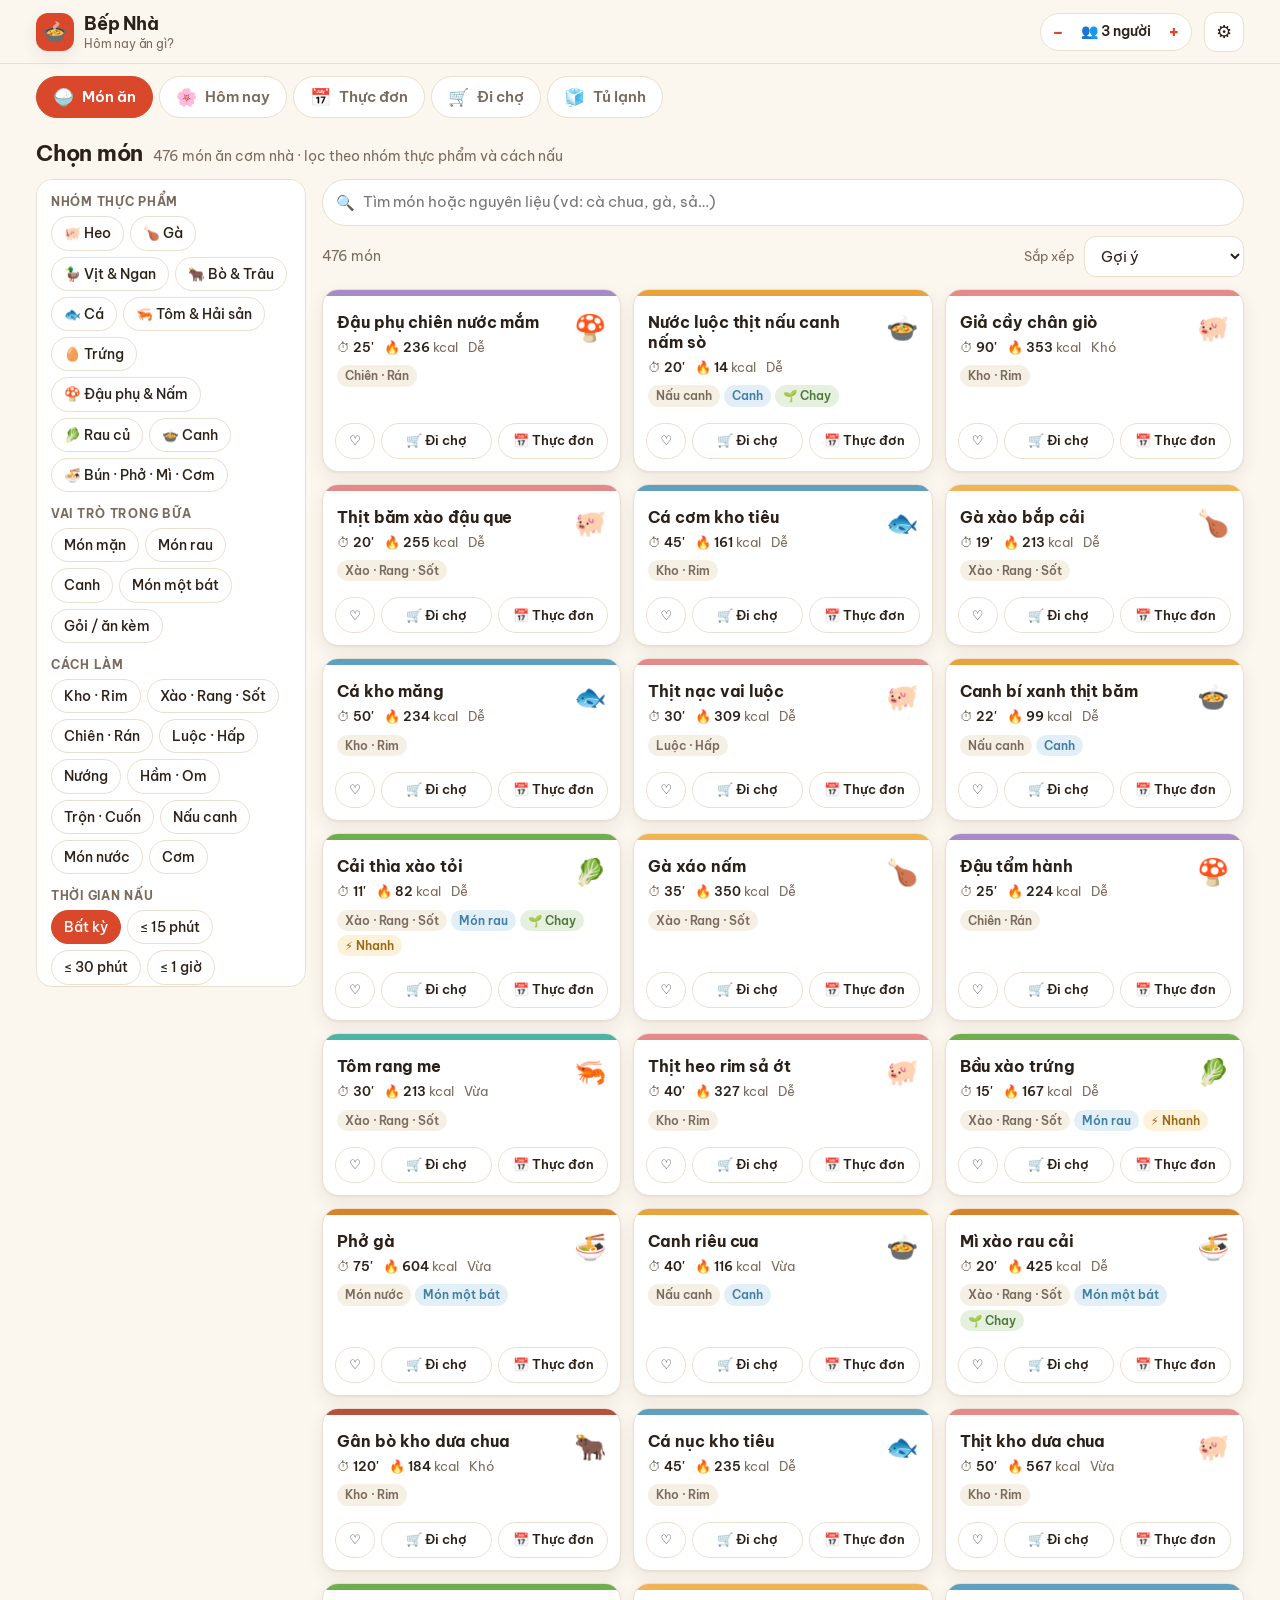
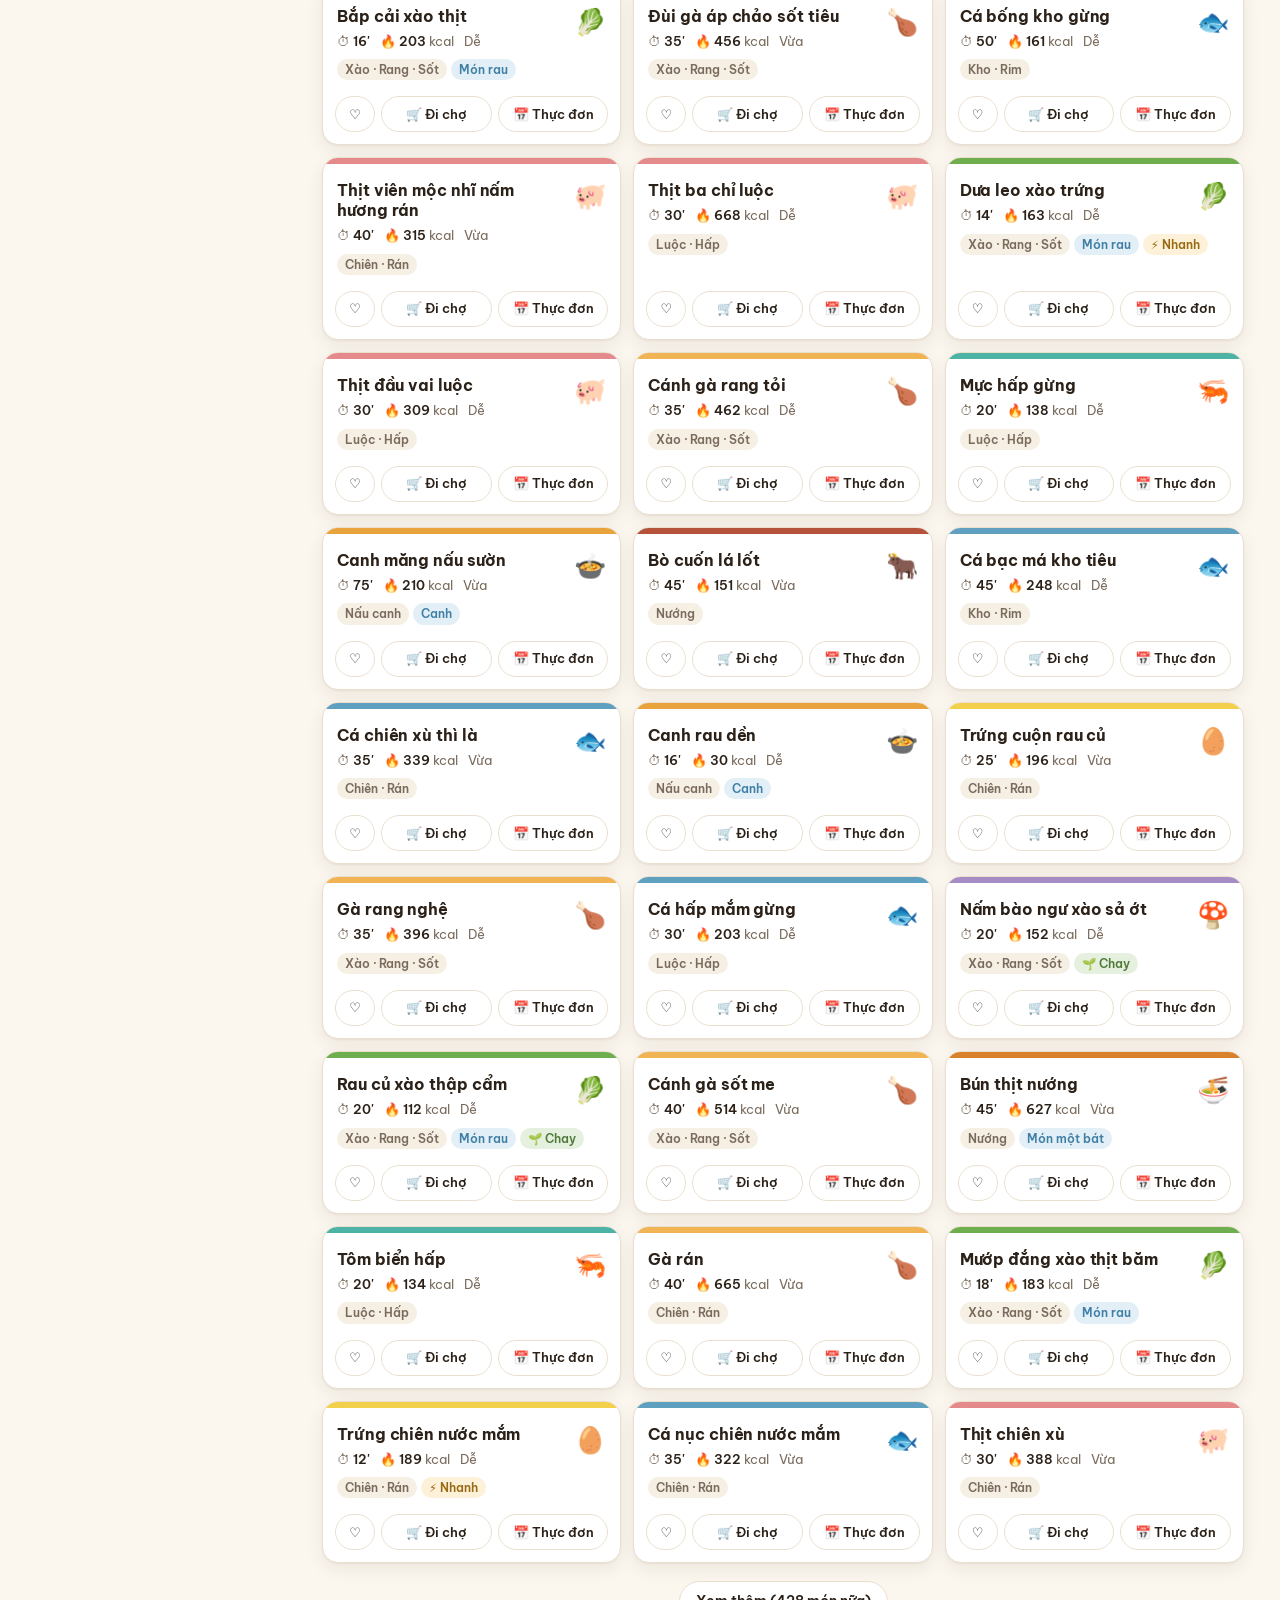
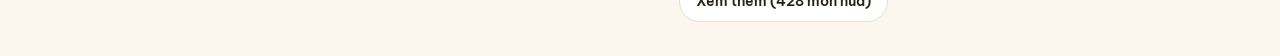
==== index.html @ 3869f8d2 "Bếp Nhà: website chọn món, thực đơn tuần, đi chợ, gợi ý theo chu kỳ Co-Authored-By: Claude Sonnet 5." ====
<!doctype html>
<html lang="vi">
<head>
<meta charset="utf-8">
<meta name="viewport" content="width=device-width,initial-scale=1,viewport-fit=cover">
<meta name="theme-color" content="#d9482b">
<title>Bếp Nhà · Hôm nay ăn gì?</title>
<meta name="description" content="Chọn món theo nhóm thực phẩm và cách nấu, lập thực đơn tuần, danh sách đi chợ, ước tính calo và gợi ý theo chu kỳ, tâm trạng.">
<link rel="icon" href="data:image/svg+xml,%3Csvg xmlns='http://www.w3.org/2000/svg' viewBox='0 0 100 100'%3E%3Crect width='100' height='100' rx='24' fill='%23d9482b'/%3E%3Ctext x='50' y='68' font-size='56' text-anchor='middle'%3E🍲%3C/text%3E%3C/svg%3E">
<link rel="preconnect" href="https://fonts.googleapis.com"><link rel="preconnect" href="https://fonts.gstatic.com" crossorigin>
<link href="https://fonts.googleapis.com/css2?family=Be+Vietnam+Pro:wght@400;500;600;700&display=swap" rel="stylesheet">
<style>:root{
  --bg:#fbf6ee;--surface:#fff;--surface2:#f6efe3;--ink:#2b2118;--muted:#7a6b5d;--line:#eadfcf;
  --chili:#d9482b;--chili-ink:#fff;--chili-soft:#fde8e2;
  --leaf:#4f7a3a;--leaf-soft:#e6f0df;--honey:#e8a33d;--honey-soft:#fdf1da;
  --rose:#c2546f;--rose-soft:#fbe6ec;--sky:#3f7fa6;--sky-soft:#e3eff6;
  --shadow:0 1px 2px rgba(60,40,20,.06),0 6px 18px rgba(60,40,20,.07);
  --r:16px;--r-sm:10px;
  --font:"Be Vietnam Pro",system-ui,-apple-system,"Segoe UI",Roboto,sans-serif;
}
@media(prefers-color-scheme:dark){:root:not([data-theme=light]){
  --bg:#17120d;--surface:#211a13;--surface2:#2a2118;--ink:#f3e9db;--muted:#b3a290;--line:#3a2e22;
  --chili:#ee6a4d;--chili-soft:#3e2019;--leaf:#8dba6f;--leaf-soft:#25301d;--honey:#f0b455;--honey-soft:#33280f;
  --rose:#e17a93;--rose-soft:#3a1f28;--sky:#6fb0d6;--sky-soft:#1b2c37;--shadow:0 1px 2px rgba(0,0,0,.4),0 6px 18px rgba(0,0,0,.35);
}}
:root[data-theme=dark]{
  --bg:#17120d;--surface:#211a13;--surface2:#2a2118;--ink:#f3e9db;--muted:#b3a290;--line:#3a2e22;
  --chili:#ee6a4d;--chili-soft:#3e2019;--leaf:#8dba6f;--leaf-soft:#25301d;--honey:#f0b455;--honey-soft:#33280f;
  --rose:#e17a93;--rose-soft:#3a1f28;--sky:#6fb0d6;--sky-soft:#1b2c37;--shadow:0 1px 2px rgba(0,0,0,.4),0 6px 18px rgba(0,0,0,.35);
}
*{box-sizing:border-box}
html{-webkit-text-size-adjust:100%}
body{margin:0;background:var(--bg);color:var(--ink);font:15px/1.5 var(--font);padding-bottom:84px}
button,input,select,textarea{font:inherit;color:inherit}
button{cursor:pointer;border:0;background:none}
h1,h2,h3,h4{margin:0;line-height:1.25}
a{color:var(--chili)}
:focus-visible{outline:3px solid color-mix(in srgb,var(--chili) 55%,transparent);outline-offset:2px;border-radius:8px}
.sr{position:absolute;width:1px;height:1px;overflow:hidden;clip:rect(0 0 0 0)}

/* header */
.top{position:sticky;top:0;z-index:30;background:color-mix(in srgb,var(--bg) 92%,transparent);backdrop-filter:blur(10px);border-bottom:1px solid var(--line)}
.top-in{max-width:1240px;margin:0 auto;padding:10px 16px;display:flex;align-items:center;gap:12px}
.brand{display:flex;align-items:center;gap:10px;font-weight:700;font-size:18px;letter-spacing:-.01em}
.brand .logo{width:38px;height:38px;border-radius:12px;background:var(--chili);display:grid;place-items:center;font-size:21px;box-shadow:var(--shadow)}
.brand small{display:block;font-weight:400;color:var(--muted);font-size:12px;margin-top:-2px}
.grow{flex:1}
.stepper{display:inline-flex;align-items:center;background:var(--surface);border:1px solid var(--line);border-radius:999px;overflow:hidden}
.stepper button{width:34px;height:36px;font-size:18px;color:var(--chili);font-weight:700}
.stepper button:hover{background:var(--chili-soft)}
.stepper span{padding:0 6px;min-width:62px;text-align:center;font-size:14px;font-weight:600;white-space:nowrap}
.iconbtn{width:40px;height:40px;border-radius:12px;background:var(--surface);border:1px solid var(--line);font-size:18px;display:grid;place-items:center}
.iconbtn:hover{border-color:var(--chili)}

/* tabs */
.tabs{position:fixed;left:0;right:0;bottom:0;z-index:40;background:var(--surface);border-top:1px solid var(--line);display:flex;justify-content:space-around;padding:6px 6px calc(6px + env(safe-area-inset-bottom));box-shadow:0 -6px 18px rgba(60,40,20,.08)}
.tab{flex:1;max-width:120px;display:flex;flex-direction:column;align-items:center;gap:1px;padding:6px 4px;border-radius:12px;color:var(--muted);font-size:11.5px;font-weight:600;position:relative}
.tab .ic{font-size:21px;line-height:1.1}
.tab[aria-selected=true]{color:var(--chili);background:var(--chili-soft)}
.badge{position:absolute;top:2px;right:calc(50% - 26px);min-width:18px;height:18px;border-radius:9px;background:var(--chili);color:#fff;font-size:11px;display:grid;place-items:center;padding:0 5px}
@media(min-width:900px){
  body{padding-bottom:0}
  .tabs{position:static;border:0;box-shadow:none;background:none;max-width:1240px;margin:0 auto;padding:12px 16px 0;justify-content:flex-start;gap:6px}
  .tab{flex:none;max-width:none;flex-direction:row;gap:8px;padding:9px 16px;font-size:14.5px;background:var(--surface);border:1px solid var(--line);border-radius:999px}
  .tab .ic{font-size:17px}
  .tab[aria-selected=true]{background:var(--chili);color:#fff;border-color:var(--chili)}
  .badge{position:static;margin-left:2px;background:var(--honey);color:#2b2118}
  .tab[aria-selected=true] .badge{background:#fff;color:var(--chili)}
}

main{max-width:1240px;margin:0 auto;padding:16px}
.h-sec{display:flex;align-items:baseline;gap:10px;margin:6px 0 12px;flex-wrap:wrap}
.h-sec h2{font-size:22px;letter-spacing:-.01em}
.h-sec p{margin:0;color:var(--muted);font-size:14px}

/* buttons */
.btn{display:inline-flex;align-items:center;justify-content:center;gap:6px;padding:9px 16px;border-radius:999px;font-weight:600;font-size:14px;background:var(--surface);border:1px solid var(--line);min-height:40px;white-space:nowrap}
.btn:hover{border-color:var(--chili);color:var(--chili)}
.btn.primary{background:var(--chili);color:var(--chili-ink);border-color:var(--chili)}
.btn.primary:hover{filter:brightness(1.06);color:#fff}
.btn.leaf{background:var(--leaf);border-color:var(--leaf);color:#fff}
.btn.sm{padding:5px 11px;min-height:32px;font-size:13px}
.btn.ghost{background:none}
.btn.danger:hover{border-color:#b3261e;color:#b3261e}
.btn[disabled]{opacity:.45;pointer-events:none}
.row{display:flex;gap:8px;align-items:center;flex-wrap:wrap}

/* chips */
.chips{display:flex;flex-wrap:wrap;gap:6px}
.chip{display:inline-flex;align-items:center;gap:5px;padding:6px 12px;border-radius:999px;background:var(--surface);border:1px solid var(--line);font-size:13.5px;font-weight:500;min-height:34px;transition:.12s}
.chip:hover{border-color:var(--chili)}
.chip[aria-pressed=true]{background:var(--chili);border-color:var(--chili);color:#fff}
.chip.leaf[aria-pressed=true]{background:var(--leaf);border-color:var(--leaf)}
.chip.sm{padding:3px 9px;min-height:26px;font-size:12px}
.tag{display:inline-flex;align-items:center;gap:4px;padding:2px 8px;border-radius:999px;font-size:11.5px;font-weight:600;background:var(--surface2);color:var(--muted)}
.tag.leaf{background:var(--leaf-soft);color:var(--leaf)}
.tag.rose{background:var(--rose-soft);color:var(--rose)}
.tag.honey{background:var(--honey-soft);color:#9a6a12}
.tag.sky{background:var(--sky-soft);color:var(--sky)}
.tag.chili{background:var(--chili-soft);color:var(--chili)}
@media(prefers-color-scheme:dark){:root:not([data-theme=light]) .tag.honey{color:var(--honey)}}

/* layout browse */
.browse{display:grid;gap:16px}
@media(min-width:900px){.browse{grid-template-columns:270px 1fr;align-items:start}.filters{position:sticky;top:76px;max-height:calc(100vh - 92px);overflow:auto}.f-toggle{display:none!important}}
.filters{background:var(--surface);border:1px solid var(--line);border-radius:var(--r);padding:14px}
@media(max-width:899px){.filters{display:none}.filters.open{display:block}}
.fgroup{margin-bottom:14px}
.fgroup h4{font-size:12px;text-transform:uppercase;letter-spacing:.06em;color:var(--muted);margin-bottom:7px}
.search{position:relative}
.search input{width:100%;padding:11px 14px 11px 40px;border-radius:999px;border:1px solid var(--line);background:var(--surface);font-size:15px}
.search input:focus{outline:2px solid var(--chili);border-color:transparent}
.search::before{content:"🔍";position:absolute;left:14px;top:50%;transform:translateY(-50%);font-size:15px}
.select{padding:9px 12px;border-radius:12px;border:1px solid var(--line);background:var(--surface)}
.resbar{display:flex;align-items:center;gap:10px;margin:2px 0 12px;flex-wrap:wrap}
.resbar .count{color:var(--muted);font-size:14px}

/* cards */
.grid{display:grid;gap:12px;grid-template-columns:repeat(auto-fill,minmax(250px,1fr))}
.card{background:var(--surface);border:1px solid var(--line);border-radius:var(--r);overflow:hidden;display:flex;flex-direction:column;box-shadow:var(--shadow);position:relative;transition:transform .12s}
.card:hover{transform:translateY(-2px)}
.card .band{height:6px}
.card .body{padding:12px 14px 8px;flex:1;cursor:pointer}
.card h3{font-size:16px;margin:4px 0 6px;font-weight:650;letter-spacing:-.005em}
.card .emo{font-size:26px;float:right;margin-left:8px}
.meta{display:flex;gap:10px;flex-wrap:wrap;color:var(--muted);font-size:13px;margin-bottom:8px}
.meta b{color:var(--ink);font-weight:600}
.tags{display:flex;gap:4px;flex-wrap:wrap}
.card .foot{display:flex;gap:6px;padding:8px 12px 12px}
.card .foot .btn{flex:1;padding:6px 8px;min-height:36px;font-size:13px}
.fav{position:absolute;top:10px;right:10px;width:34px;height:34px;border-radius:50%;background:color-mix(in srgb,var(--surface) 85%,transparent);display:grid;place-items:center;font-size:17px}
.card .emo+.fav{display:none}
.favbtn[aria-pressed=true]{color:var(--chili)}
.more{display:block;margin:18px auto}
.empty{text-align:center;color:var(--muted);padding:40px 16px;background:var(--surface);border:1px dashed var(--line);border-radius:var(--r)}
.empty .big{font-size:42px}

/* panels */
.panel{background:var(--surface);border:1px solid var(--line);border-radius:var(--r);padding:16px;box-shadow:var(--shadow)}
.panel+.panel{margin-top:14px}
.panel h3{font-size:17px;margin-bottom:8px}
.two{display:grid;gap:14px}
@media(min-width:900px){.two{grid-template-columns:1fr 1fr}.two.w{grid-template-columns:380px 1fr}}
.note{font-size:12.5px;color:var(--muted)}
.callout{padding:12px 14px;border-radius:12px;background:var(--honey-soft);font-size:13.5px}
.callout.rose{background:var(--rose-soft)}
.callout.leaf{background:var(--leaf-soft)}
.callout.sky{background:var(--sky-soft)}

/* phases */
.phases{display:grid;grid-template-columns:repeat(2,1fr);gap:8px}
@media(min-width:700px){.phases{grid-template-columns:repeat(4,1fr)}}
.phase{padding:12px;border-radius:14px;border:2px solid var(--line);background:var(--surface);text-align:left}
.phase .e{font-size:24px}
.phase b{display:block;font-size:14px;margin-top:2px}
.phase small{color:var(--muted);font-size:12px}
.phase[aria-pressed=true]{border-color:var(--rose);background:var(--rose-soft)}

/* meal suggestion */
.meal{display:grid;gap:10px}
@media(min-width:700px){.meal{grid-template-columns:repeat(3,1fr)}}
.mrow{display:flex;gap:10px;padding:12px;border:1px solid var(--line);border-radius:14px;background:var(--surface2);align-items:flex-start}
.mrow .rl{font-size:11px;text-transform:uppercase;letter-spacing:.06em;color:var(--muted);font-weight:700}
.mrow h4{font-size:15px;margin:2px 0;cursor:pointer}
.mrow .e{font-size:28px}
.kcalbar{height:10px;border-radius:6px;background:var(--surface2);overflow:hidden;margin:6px 0}
.kcalbar i{display:block;height:100%;background:var(--leaf);border-radius:6px}
.kcalbar i.over{background:var(--chili)}
.kcalbar i.low{background:var(--honey)}

/* plan */
.pgrid{display:grid;gap:12px;grid-template-columns:repeat(auto-fill,minmax(285px,1fr))}
.day{background:var(--surface);border:1px solid var(--line);border-radius:var(--r);padding:12px;box-shadow:var(--shadow)}
.day.today{border-color:var(--chili);box-shadow:0 0 0 2px var(--chili-soft),var(--shadow)}
.day h3{display:flex;justify-content:space-between;align-items:baseline;font-size:16px}
.day h3 small{font-weight:500;color:var(--muted);font-size:12.5px}
.slot{margin-top:8px;padding:8px;border-radius:12px;background:var(--surface2)}
.slot .sh{display:flex;justify-content:space-between;align-items:center;font-size:12px;font-weight:700;color:var(--muted);text-transform:uppercase;letter-spacing:.05em;margin-bottom:4px}
.pitem{display:flex;align-items:center;gap:6px;padding:5px 6px;border-radius:10px;background:var(--surface);margin-bottom:4px;font-size:13.5px}
.pitem .nm{flex:1;cursor:pointer;line-height:1.3}
.pitem .k{color:var(--muted);font-size:12px;white-space:nowrap}
.xbtn{width:26px;height:26px;border-radius:50%;color:var(--muted);font-size:14px}
.xbtn:hover{background:var(--chili-soft);color:var(--chili)}
.addbtn{width:100%;padding:6px;border:1px dashed var(--line);border-radius:10px;color:var(--muted);font-size:13px;background:transparent}
.addbtn:hover{border-color:var(--chili);color:var(--chili)}
.sum{display:flex;gap:14px;flex-wrap:wrap;font-size:13px}
.sum b{font-size:18px}

/* shopping */
.aisle{margin-bottom:14px}
.aisle h4{font-size:13px;text-transform:uppercase;letter-spacing:.06em;color:var(--muted);padding:6px 0;border-bottom:1px solid var(--line);margin-bottom:2px;display:flex;justify-content:space-between}
.sitem{display:flex;align-items:flex-start;gap:10px;padding:9px 2px;border-bottom:1px solid var(--line);cursor:pointer}
.sitem input{width:22px;height:22px;margin-top:1px;accent-color:var(--leaf);flex:none}
.sitem .n{flex:1}
.sitem .n small{display:block;color:var(--muted);font-size:12px;line-height:1.35}
.sitem .q{font-weight:650;white-space:nowrap}
.sitem.done .n b,.sitem.done .q{text-decoration:line-through;color:var(--muted)}
.dish-row{display:flex;gap:8px;align-items:center;padding:8px 0;border-bottom:1px solid var(--line)}
.dish-row .nm{flex:1;font-size:14px;cursor:pointer}
.stepper.sm button{width:28px;height:30px;font-size:16px}
.stepper.sm span{min-width:42px;font-size:13px}

/* modal */
.ov{position:fixed;inset:0;background:rgba(30,18,8,.5);z-index:100;display:flex;align-items:flex-end;justify-content:center;animation:fade .15s}
@media(min-width:700px){.ov{align-items:center}}
.dlg{background:var(--bg);width:100%;max-width:760px;max-height:94vh;border-radius:22px 22px 0 0;display:flex;flex-direction:column;overflow:hidden;animation:up .2s}
@media(min-width:700px){.dlg{border-radius:22px;max-height:90vh}}
.dlg.wide{max-width:940px}
.dlg header{display:flex;align-items:flex-start;gap:10px;padding:16px 18px 10px;border-bottom:1px solid var(--line);background:var(--surface)}
.dlg header h2{font-size:21px;flex:1}
.dlg .content{overflow:auto;padding:16px 18px 22px}
.dlg footer{padding:10px 18px calc(10px + env(safe-area-inset-bottom));border-top:1px solid var(--line);background:var(--surface);display:flex;gap:8px;flex-wrap:wrap}
.dlg footer .btn{flex:1}
@keyframes fade{from{opacity:0}}
@keyframes up{from{transform:translateY(30px);opacity:.6}}
.ing{list-style:none;margin:0;padding:0;display:grid;gap:0}
.ing li{display:flex;justify-content:space-between;gap:10px;padding:7px 0;border-bottom:1px dashed var(--line)}
.ing li span:last-child{font-weight:600;white-space:nowrap}
.ing .gv span:first-child{color:var(--muted)}
.steps{list-style:none;margin:0;padding:0;counter-reset:s}
.steps li{counter-increment:s;display:flex;gap:12px;padding:10px 0;align-items:flex-start}
.steps li::before{content:counter(s);flex:none;width:28px;height:28px;border-radius:50%;background:var(--chili);color:#fff;font-weight:700;font-size:13px;display:grid;place-items:center;margin-top:1px}
.steps li div{flex:1}
.stats{display:grid;grid-template-columns:repeat(auto-fit,minmax(90px,1fr));gap:8px;margin:10px 0}
.stat{text-align:center;padding:10px 6px;background:var(--surface);border:1px solid var(--line);border-radius:14px}
.stat b{display:block;font-size:19px}
.stat small{color:var(--muted);font-size:12px}
.sect{margin-top:18px}
.sect>h3{font-size:15px;margin-bottom:8px;display:flex;gap:6px;align-items:center}
.field{display:grid;gap:4px;margin-bottom:12px}
.field label{font-size:13px;font-weight:600}
.field input[type=number],.field input[type=date],.field select,.field textarea{padding:9px 12px;border-radius:12px;border:1px solid var(--line);background:var(--surface);width:100%}
.switch{display:flex;gap:10px;align-items:center;padding:8px 0;cursor:pointer}
.switch input{width:20px;height:20px;accent-color:var(--chili)}

/* cook mode */
.cook{position:fixed;inset:0;z-index:120;background:var(--bg);display:flex;flex-direction:column}
.cook .cbar{padding:12px 16px;display:flex;align-items:center;gap:10px;border-bottom:1px solid var(--line);background:var(--surface)}
.cook .prog{height:5px;background:var(--surface2)}
.cook .prog i{display:block;height:100%;background:var(--chili);transition:width .25s}
.cook .cbody{flex:1;overflow:auto;padding:22px 20px;max-width:760px;width:100%;margin:0 auto;display:flex;flex-direction:column;justify-content:center}
.cook .big{font-size:clamp(22px,4.2vw,32px);line-height:1.4;font-weight:600}
.cook .snum{color:var(--chili);font-weight:700;margin-bottom:6px}
.cook .cfoot{padding:12px 16px calc(12px + env(safe-area-inset-bottom));display:flex;gap:10px;border-top:1px solid var(--line);background:var(--surface)}
.cook .cfoot .btn{flex:1;min-height:52px;font-size:16px}
.timers{display:flex;gap:8px;flex-wrap:wrap;margin-top:16px}
.timer{padding:8px 14px;border-radius:14px;background:var(--honey-soft);font-weight:700;font-size:20px;font-variant-numeric:tabular-nums}
.timer.end{background:var(--chili);color:#fff;animation:pulse 1s infinite}
@keyframes pulse{50%{opacity:.6}}

#toast{position:fixed;left:50%;bottom:96px;transform:translateX(-50%);z-index:200;display:grid;gap:6px;pointer-events:none}
#toast div{background:var(--ink);color:var(--bg);padding:10px 16px;border-radius:999px;font-size:14px;box-shadow:var(--shadow);animation:up .2s;max-width:90vw}
.sticky-act{position:sticky;bottom:78px;z-index:20;display:flex;justify-content:center;pointer-events:none}
.sticky-act .btn{pointer-events:auto;box-shadow:var(--shadow)}
.disc{font-size:12px;color:var(--muted);margin-top:18px;text-align:center}
.kbd{font-variant-numeric:tabular-nums}
.hide{display:none!important}

@media print{
  .top,.tabs,.ov,#toast,.noprint,.filters,.sticky-act{display:none!important}
  body{background:#fff;color:#000;padding:0}
  .panel,.day{box-shadow:none;break-inside:avoid}
  main{padding:0}
}

.qrow{display:flex;gap:6px;overflow-x:auto;padding:2px 0 8px;margin-bottom:6px;scrollbar-width:none}
.qrow::-webkit-scrollbar{display:none}
.qrow .chip{flex:none;white-space:nowrap}
@media(min-width:900px){.qrow{display:none}.scrollp{max-height:78vh;overflow:auto}.only-m{display:none}}
@media(max-width:520px){.brand small{display:none}.top-in{gap:8px;padding:8px 12px}main{padding:12px}}
.browse>*,.two>*{min-width:0}
html,body{overflow-x:hidden}

.stats{grid-template-columns:repeat(4,1fr)}.stat{padding:10px 2px}.stat b{font-size:17px}.stat small{font-size:11px}
</style>
</head>
<body>
<header class="top"><div class="top-in" id="top"></div></header>
<nav class="tabs" id="tabs" role="tablist" aria-label="Chức năng"></nav>
<main id="view"></main>
<div id="modal"></div>
<div id="toast" role="status" aria-live="polite"></div>
<script>const DATA={"ing":{"ba_chi":{"n":"Thịt ba chỉ","a":"thit","u":"g","g":1.0,"k":518.0,"p":9.0,"pan":0},"nac_vai":{"n":"Thịt nạc vai","a":"thit","u":"g","g":1.0,"k":236.0,"p":17.0,"pan":0},"nac_dam":{"n":"Thịt thăn (nạc)","a":"thit","u":"g","g":1.0,"k":143.0,"p":22.0,"pan":0},"thit_bam":{"n":"Thịt heo băm","a":"thit","u":"g","g":1.0,"k":260.0,"p":16.0,"pan":0},"suon_non":{"n":"Sườn non","a":"thit","u":"g","g":1.0,"k":250.0,"p":14.0,"pan":0},"chan_gio":{"n":"Chân giò","a":"thit","u":"g","g":1.0,"k":230.0,"p":17.0,"pan":0},"tai_lon":{"n":"Tai lợn","a":"thit","u":"g","g":1.0,"k":230.0,"p":22.0,"pan":0},"long_lon":{"n":"Lòng lợn","a":"thit","u":"g","g":1.0,"k":170.0,"p":14.0,"pan":0},"luoi_lon":{"n":"Lưỡi lợn","a":"thit","u":"g","g":1.0,"k":225.0,"p":16.0,"pan":0},"mui_lon":{"n":"Thịt mũi lợn","a":"thit","u":"g","g":1.0,"k":250.0,"p":16.0,"pan":0},"dai_lon":{"n":"Thịt dải lợn","a":"thit","u":"g","g":1.0,"k":300.0,"p":15.0,"pan":0},"xuc_xich":{"n":"Xúc xích","a":"thit","u":"g","g":1.0,"k":300.0,"p":12.0,"pan":0},"xuong_heo":{"n":"Xương heo","a":"thit","u":"g","g":1.0,"k":200.0,"p":12.0,"pan":0},"ga_dui":{"n":"Đùi gà","a":"thit","u":"g","g":1.0,"k":215.0,"p":18.0,"pan":0},"ga_canh":{"n":"Cánh gà","a":"thit","u":"g","g":1.0,"k":220.0,"p":18.0,"pan":0},"ga_nguyen":{"n":"Gà ta (nguyên con)","a":"thit","u":"g","g":1.0,"k":190.0,"p":19.0,"pan":0},"ga_uc":{"n":"Ức gà","a":"thit","u":"g","g":1.0,"k":120.0,"p":23.0,"pan":0},"ga_co":{"n":"Cổ gà","a":"thit","u":"g","g":1.0,"k":190.0,"p":16.0,"pan":0},"vit":{"n":"Thịt vịt","a":"thit","u":"g","g":1.0,"k":270.0,"p":17.0,"pan":0},"ngan":{"n":"Thịt ngan","a":"thit","u":"g","g":1.0,"k":200.0,"p":19.0,"pan":0},"bo_thit":{"n":"Thịt bò (thăn/mông)","a":"thit","u":"g","g":1.0,"k":150.0,"p":21.0,"pan":0},"bo_nam":{"n":"Nạm bò","a":"thit","u":"g","g":1.0,"k":200.0,"p":24.0,"pan":0},"bo_gan":{"n":"Gân bò","a":"thit","u":"g","g":1.0,"k":150.0,"p":30.0,"pan":0},"ech":{"n":"Ếch","a":"thit","u":"g","g":1.0,"k":90.0,"p":16.0,"pan":0},"nhong_tam":{"n":"Nhộng tằm","a":"thit","u":"g","g":1.0,"k":130.0,"p":14.0,"pan":0},"ca_basa":{"n":"Cá basa","a":"ca","u":"g","g":1.0,"k":125.0,"p":15.0,"pan":0},"ca_ro_phi":{"n":"Cá rô phi","a":"ca","u":"g","g":1.0,"k":130.0,"p":20.0,"pan":0},"ca_nuc":{"n":"Cá nục","a":"ca","u":"g","g":1.0,"k":140.0,"p":20.0,"pan":0},"ca_bac_ma":{"n":"Cá bạc má","a":"ca","u":"g","g":1.0,"k":150.0,"p":20.0,"pan":0},"ca_loc":{"n":"Cá lóc","a":"ca","u":"g","g":1.0,"k":97.0,"p":18.0,"pan":0},"ca_com":{"n":"Cá cơm","a":"ca","u":"g","g":1.0,"k":131.0,"p":20.0,"pan":0},"ca_bong":{"n":"Cá bống","a":"ca","u":"g","g":1.0,"k":95.0,"p":17.0,"pan":0},"ca_thu":{"n":"Cá thu","a":"ca","u":"g","g":1.0,"k":190.0,"p":20.0,"pan":0},"ca_chep":{"n":"Cá chép","a":"ca","u":"g","g":1.0,"k":127.0,"p":18.0,"pan":0},"ca_dieu_hong":{"n":"Cá diêu hồng","a":"ca","u":"g","g":1.0,"k":120.0,"p":19.0,"pan":0},"ca_moi":{"n":"Cá mòi","a":"ca","u":"g","g":1.0,"k":208.0,"p":25.0,"pan":0},"ca_cam":{"n":"Cá cam","a":"ca","u":"g","g":1.0,"k":130.0,"p":20.0,"pan":0},"ca_nho":{"n":"Cá nhỏ (cá con)","a":"ca","u":"g","g":1.0,"k":130.0,"p":18.0,"pan":0},"ca_trung":{"n":"Cá có trứng","a":"ca","u":"g","g":1.0,"k":150.0,"p":20.0,"pan":0},"ca_ro_dong":{"n":"Cá rô đồng","a":"ca","u":"g","g":1.0,"k":110.0,"p":18.0,"pan":0},"tom":{"n":"Tôm tươi","a":"ca","u":"g","g":1.0,"k":85.0,"p":18.0,"pan":0},"tom_dong":{"n":"Tôm đồng","a":"ca","u":"g","g":1.0,"k":80.0,"p":17.0,"pan":0},"tom_kho":{"n":"Tôm khô","a":"ca","u":"g","g":1.0,"k":300.0,"p":60.0,"pan":0},"muc":{"n":"Mực","a":"ca","u":"g","g":1.0,"k":90.0,"p":16.0,"pan":0},"ngao":{"n":"Ngao / nghêu","a":"ca","u":"g","g":1.0,"k":60.0,"p":10.0,"pan":0},"hau":{"n":"Hàu","a":"ca","u":"g","g":1.0,"k":70.0,"p":8.0,"pan":0},"so":{"n":"Sò","a":"ca","u":"g","g":1.0,"k":80.0,"p":12.0,"pan":0},"chem_chep":{"n":"Chem chép","a":"ca","u":"g","g":1.0,"k":70.0,"p":12.0,"pan":0},"sua":{"n":"Sứa","a":"ca","u":"g","g":1.0,"k":36.0,"p":5.0,"pan":0},"cua_dong":{"n":"Cua đồng","a":"ca","u":"g","g":1.0,"k":100.0,"p":14.0,"pan":0},"trung_ga":{"n":"Trứng gà","a":"trung","u":"quả","g":55.0,"k":143.0,"p":12.5,"pan":0},"trung_cut":{"n":"Trứng cút","a":"trung","u":"quả","g":10.0,"k":158.0,"p":13.0,"pan":0},"trung_vit_lon":{"n":"Trứng vịt lộn","a":"trung","u":"quả","g":70.0,"k":182.0,"p":14.0,"pan":0},"dau_phu":{"n":"Đậu phụ","a":"trung","u":"bìa","g":100.0,"k":90.0,"p":9.0,"pan":0},"dau_hu_non":{"n":"Đậu hũ non","a":"trung","u":"hộp","g":300.0,"k":55.0,"p":5.0,"pan":0},"nam_rom":{"n":"Nấm rơm","a":"nam","u":"g","g":1.0,"k":22.0,"p":3.0,"pan":0},"nam_bao_ngu":{"n":"Nấm bào ngư","a":"nam","u":"g","g":1.0,"k":33.0,"p":3.0,"pan":0},"nam_dui_ga":{"n":"Nấm đùi gà","a":"nam","u":"g","g":1.0,"k":35.0,"p":3.0,"pan":0},"nam_huong":{"n":"Nấm hương / đông cô (tươi)","a":"nam","u":"g","g":1.0,"k":35.0,"p":3.0,"pan":0},"nam_kim_cham":{"n":"Nấm kim châm","a":"nam","u":"g","g":1.0,"k":37.0,"p":2.7,"pan":0},"nam_hai_san":{"n":"Nấm hải sản","a":"nam","u":"g","g":1.0,"k":30.0,"p":3.0,"pan":0},"nam_thap_cam":{"n":"Nấm thập cẩm","a":"nam","u":"g","g":1.0,"k":30.0,"p":3.0,"pan":0},"moc_nhi":{"n":"Mộc nhĩ (khô)","a":"nam","u":"g","g":1.0,"k":300.0,"p":10.0,"pan":0},"rau_muong":{"n":"Rau muống","a":"rau","u":"g","g":1.0,"k":20.0,"p":3.0,"pan":0},"rau_dien":{"n":"Rau dền","a":"rau","u":"g","g":1.0,"k":23.0,"p":2.5,"pan":0},"rau_ngot":{"n":"Rau ngót","a":"rau","u":"g","g":1.0,"k":35.0,"p":5.0,"pan":0},"rau_lang":{"n":"Rau lang","a":"rau","u":"g","g":1.0,"k":22.0,"p":3.0,"pan":0},"mong_toi":{"n":"Mồng tơi","a":"rau","u":"g","g":1.0,"k":19.0,"p":2.0,"pan":0},"rau_day":{"n":"Rau đay","a":"rau","u":"g","g":1.0,"k":24.0,"p":3.0,"pan":0},"rau_nhut":{"n":"Rau nhút","a":"rau","u":"g","g":1.0,"k":25.0,"p":1.5,"pan":0},"rau_bau":{"n":"Rau bầu (ngọn bầu)","a":"rau","u":"g","g":1.0,"k":20.0,"p":2.0,"pan":0},"cai_ngot":{"n":"Cải ngọt","a":"rau","u":"g","g":1.0,"k":15.0,"p":1.5,"pan":0},"cai_thia":{"n":"Cải thìa","a":"rau","u":"g","g":1.0,"k":13.0,"p":1.5,"pan":0},"cai_xanh":{"n":"Cải xanh","a":"rau","u":"g","g":1.0,"k":15.0,"p":2.0,"pan":0},"cai_thao":{"n":"Cải thảo","a":"rau","u":"g","g":1.0,"k":12.0,"p":1.2,"pan":0},"bap_cai":{"n":"Bắp cải","a":"rau","u":"g","g":1.0,"k":25.0,"p":1.3,"pan":0},"bong_cai":{"n":"Bông cải xanh","a":"rau","u":"g","g":1.0,"k":34.0,"p":2.8,"pan":0},"su_hao":{"n":"Su hào","a":"rau","u":"g","g":1.0,"k":27.0,"p":1.7,"pan":0},"can_nuoc":{"n":"Cần nước","a":"rau","u":"g","g":1.0,"k":16.0,"p":0.8,"pan":0},"can_tay":{"n":"Cần tây","a":"rau","u":"g","g":1.0,"k":16.0,"p":0.7,"pan":0},"gia":{"n":"Giá đỗ","a":"rau","u":"g","g":1.0,"k":30.0,"p":3.0,"pan":0},"he":{"n":"Hẹ","a":"rau","u":"g","g":1.0,"k":30.0,"p":3.0,"pan":0},"toi_tay":{"n":"Lá tỏi tây","a":"rau","u":"g","g":1.0,"k":60.0,"p":2.0,"pan":0},"hanh_la":{"n":"Hành lá","a":"rau","u":"g","g":1.0,"k":32.0,"p":1.8,"pan":0},"rau_ram":{"n":"Rau răm","a":"rau","u":"g","g":1.0,"k":20.0,"p":2.0,"pan":0},"rau_thom":{"n":"Rau thơm các loại","a":"rau","u":"g","g":1.0,"k":25.0,"p":2.5,"pan":0},"thi_la":{"n":"Thì là","a":"rau","u":"g","g":1.0,"k":43.0,"p":3.7,"pan":0},"hung_que":{"n":"Húng quế","a":"rau","u":"g","g":1.0,"k":23.0,"p":3.0,"pan":0},"la_chanh":{"n":"Lá chanh","a":"rau","u":"g","g":1.0,"k":20.0,"p":2.0,"pan":0},"la_lot":{"n":"Lá lốt","a":"rau","u":"g","g":1.0,"k":20.0,"p":2.0,"pan":0},"la_mo":{"n":"Lá mơ","a":"rau","u":"g","g":1.0,"k":20.0,"p":2.0,"pan":0},"ngai_cuu":{"n":"Ngải cứu","a":"rau","u":"g","g":1.0,"k":30.0,"p":3.0,"pan":0},"xa_lach":{"n":"Xà lách","a":"rau","u":"g","g":1.0,"k":15.0,"p":1.4,"pan":0},"rau_song":{"n":"Rau sống các loại","a":"rau","u":"g","g":1.0,"k":20.0,"p":1.5,"pan":0},"ngo_sen":{"n":"Ngó sen","a":"rau","u":"g","g":1.0,"k":60.0,"p":2.0,"pan":0},"bap_chuoi":{"n":"Bắp chuối","a":"rau","u":"g","g":1.0,"k":25.0,"p":1.0,"pan":0},"hoa_thien_ly":{"n":"Hoa thiên lý","a":"rau","u":"g","g":1.0,"k":40.0,"p":3.0,"pan":0},"mang_tay":{"n":"Măng tây","a":"rau","u":"g","g":1.0,"k":20.0,"p":2.2,"pan":0},"ngo_om":{"n":"Rau om (ngổ)","a":"rau","u":"g","g":1.0,"k":20.0,"p":2.0,"pan":0},"rau_mui":{"n":"Rau mùi (ngò)","a":"rau","u":"g","g":1.0,"k":23.0,"p":2.0,"pan":0},"ca_chua":{"n":"Cà chua","a":"cu","u":"quả","g":100.0,"k":18.0,"p":0.9,"pan":0},"ca_rot":{"n":"Cà rốt","a":"cu","u":"củ","g":80.0,"k":41.0,"p":0.9,"pan":0},"khoai_tay":{"n":"Khoai tây","a":"cu","u":"củ","g":150.0,"k":77.0,"p":2.0,"pan":0},"khoai_so":{"n":"Khoai sọ","a":"cu","u":"g","g":1.0,"k":112.0,"p":1.5,"pan":0},"khoai_mo":{"n":"Khoai mỡ","a":"cu","u":"g","g":1.0,"k":118.0,"p":1.5,"pan":0},"khoai_lang":{"n":"Khoai lang","a":"cu","u":"củ","g":120.0,"k":86.0,"p":1.6,"pan":0},"bi_do":{"n":"Bí đỏ","a":"cu","u":"g","g":1.0,"k":26.0,"p":1.0,"pan":0},"bi_xanh":{"n":"Bí xanh","a":"cu","u":"g","g":1.0,"k":13.0,"p":0.4,"pan":0},"bi_dao":{"n":"Bí đao","a":"cu","u":"g","g":1.0,"k":13.0,"p":0.4,"pan":0},"bau":{"n":"Bầu","a":"cu","u":"g","g":1.0,"k":14.0,"p":0.6,"pan":0},"muop":{"n":"Mướp","a":"cu","u":"g","g":1.0,"k":20.0,"p":1.0,"pan":0},"muop_dang":{"n":"Mướp đắng (khổ qua)","a":"cu","u":"g","g":1.0,"k":17.0,"p":1.0,"pan":0},"su_su":{"n":"Su su","a":"cu","u":"g","g":1.0,"k":19.0,"p":0.8,"pan":0},"dua_leo":{"n":"Dưa leo","a":"cu","u":"g","g":1.0,"k":15.0,"p":0.7,"pan":0},"ca_tim":{"n":"Cà tím","a":"cu","u":"quả","g":150.0,"k":25.0,"p":1.0,"pan":0},"dau_bap":{"n":"Đậu bắp","a":"cu","u":"g","g":1.0,"k":33.0,"p":2.0,"pan":0},"dau_co_ve":{"n":"Đậu cô ve","a":"cu","u":"g","g":1.0,"k":31.0,"p":1.8,"pan":0},"dau_que":{"n":"Đậu que","a":"cu","u":"g","g":1.0,"k":31.0,"p":1.8,"pan":0},"ngo_ngot":{"n":"Ngô ngọt (hạt)","a":"cu","u":"g","g":1.0,"k":86.0,"p":3.2,"pan":0},"ngo_bao_tu":{"n":"Ngô bao tử","a":"cu","u":"g","g":1.0,"k":26.0,"p":2.0,"pan":0},"hanh_tay":{"n":"Hành tây","a":"cu","u":"củ","g":150.0,"k":40.0,"p":1.1,"pan":0},"hanh_tim":{"n":"Hành tím","a":"cu","u":"củ","g":15.0,"k":72.0,"p":2.5,"pan":0},"toi":{"n":"Tỏi","a":"cu","u":"tép","g":4.0,"k":149.0,"p":6.4,"pan":0},"gung":{"n":"Gừng","a":"cu","u":"g","g":1.0,"k":80.0,"p":1.8,"pan":0},"sa":{"n":"Sả","a":"cu","u":"cây","g":30.0,"k":99.0,"p":1.8,"pan":0},"ot":{"n":"Ớt","a":"cu","u":"quả","g":6.0,"k":40.0,"p":2.0,"pan":0},"nghe":{"n":"Nghệ tươi","a":"cu","u":"g","g":1.0,"k":80.0,"p":2.0,"pan":0},"rieng":{"n":"Riềng","a":"cu","u":"g","g":1.0,"k":71.0,"p":1.0,"pan":0},"cu_cai":{"n":"Củ cải trắng","a":"cu","u":"g","g":1.0,"k":18.0,"p":0.6,"pan":0},"me_chua":{"n":"Me chua","a":"cu","u":"g","g":1.0,"k":239.0,"p":2.8,"pan":0},"khe":{"n":"Khế chua","a":"cu","u":"quả","g":100.0,"k":31.0,"p":1.0,"pan":0},"sau":{"n":"Quả sấu","a":"cu","u":"g","g":1.0,"k":40.0,"p":1.0,"pan":0},"mit_non":{"n":"Mít non","a":"cu","u":"g","g":1.0,"k":40.0,"p":2.0,"pan":0},"mang_tuoi":{"n":"Măng tươi / măng luộc","a":"cu","u":"g","g":1.0,"k":27.0,"p":2.6,"pan":0},"dua_chua":{"n":"Dưa cải chua","a":"cu","u":"g","g":1.0,"k":20.0,"p":1.0,"pan":0},"kim_chi":{"n":"Kim chi","a":"cu","u":"g","g":1.0,"k":15.0,"p":1.0,"pan":0},"khom":{"n":"Dứa (thơm)","a":"cu","u":"g","g":1.0,"k":50.0,"p":0.5,"pan":0},"xoai_xanh":{"n":"Xoài xanh","a":"cu","u":"g","g":1.0,"k":60.0,"p":0.8,"pan":0},"du_du_xanh":{"n":"Đu đủ xanh","a":"cu","u":"g","g":1.0,"k":43.0,"p":0.5,"pan":0},"chanh":{"n":"Chanh","a":"cu","u":"quả","g":60.0,"k":29.0,"p":1.1,"pan":0},"tac":{"n":"Tắc (quất)","a":"cu","u":"quả","g":15.0,"k":30.0,"p":1.0,"pan":0},"dau_phong":{"n":"Đậu phộng (lạc)","a":"cu","u":"g","g":1.0,"k":567.0,"p":26.0,"pan":0},"me_rang":{"n":"Mè (vừng) rang","a":"cu","u":"g","g":1.0,"k":573.0,"p":18.0,"pan":0},"nuoc_dua":{"n":"Nước dừa","a":"cu","u":"ml","g":1.0,"k":19.0,"p":0.7,"pan":0},"nuoc_cot_dua":{"n":"Nước cốt dừa","a":"cu","u":"ml","g":1.0,"k":197.0,"p":2.0,"pan":0},"sung":{"n":"Quả sung","a":"cu","u":"g","g":1.0,"k":74.0,"p":0.8,"pan":0},"gao":{"n":"Gạo","a":"bot","u":"g","g":1.0,"k":360.0,"p":7.0,"pan":0},"com_chin":{"n":"Cơm trắng","a":"bot","u":"bát","g":150.0,"k":130.0,"p":2.7,"pan":0},"bun_tuoi":{"n":"Bún tươi","a":"bot","u":"g","g":1.0,"k":110.0,"p":1.7,"pan":0},"pho_tuoi":{"n":"Bánh phở tươi","a":"bot","u":"g","g":1.0,"k":140.0,"p":2.0,"pan":0},"mien":{"n":"Miến khô","a":"bot","u":"g","g":1.0,"k":340.0,"p":0.2,"pan":0},"mi_trung":{"n":"Mì trứng khô","a":"bot","u":"g","g":1.0,"k":350.0,"p":11.0,"pan":0},"mi_an_lien":{"n":"Mì ăn liền","a":"bot","u":"gói","g":75.0,"k":440.0,"p":9.0,"pan":0},"nui":{"n":"Nui khô","a":"bot","u":"g","g":1.0,"k":360.0,"p":12.0,"pan":0},"mi_y":{"n":"Mì Ý khô","a":"bot","u":"g","g":1.0,"k":360.0,"p":12.0,"pan":0},"hu_tieu":{"n":"Hủ tiếu khô","a":"bot","u":"g","g":1.0,"k":350.0,"p":6.0,"pan":0},"banh_trang":{"n":"Bánh tráng","a":"bot","u":"g","g":1.0,"k":330.0,"p":1.0,"pan":0},"banh_mi":{"n":"Bánh mì","a":"bot","u":"ổ","g":80.0,"k":270.0,"p":9.0,"pan":0},"bot_chien_xu":{"n":"Bột chiên xù","a":"bot","u":"g","g":1.0,"k":360.0,"p":8.0,"pan":0},"bot_mi":{"n":"Bột mì","a":"bot","u":"g","g":1.0,"k":364.0,"p":10.0,"pan":0},"bot_xeo":{"n":"Bột bánh xèo","a":"bot","u":"g","g":1.0,"k":360.0,"p":6.0,"pan":0},"bot_nang":{"n":"Bột năng / bột bắp","a":"gv","u":"muỗng canh","g":8.0,"k":350.0,"p":0.0,"pan":1},"rong_bien":{"n":"Rong biển (lá khô)","a":"bot","u":"g","g":1.0,"k":300.0,"p":30.0,"pan":0},"dau_xanh":{"n":"Đậu xanh","a":"bot","u":"g","g":1.0,"k":347.0,"p":24.0,"pan":0},"mi_can":{"n":"Mì căn","a":"bot","u":"g","g":1.0,"k":120.0,"p":25.0,"pan":0},"thinh":{"n":"Thính gạo rang","a":"bot","u":"g","g":1.0,"k":380.0,"p":7.0,"pan":0},"dau_an":{"n":"Dầu ăn","a":"gv","u":"muỗng canh","g":13.5,"k":884.0,"p":0.0,"pan":1},"nuoc_mam":{"n":"Nước mắm","a":"gv","u":"muỗng canh","g":18.0,"k":35.0,"p":5.0,"pan":1},"nuoc_tuong":{"n":"Nước tương","a":"gv","u":"muỗng canh","g":17.0,"k":60.0,"p":6.0,"pan":1},"duong":{"n":"Đường","a":"gv","u":"muỗng canh","g":12.5,"k":387.0,"p":0.0,"pan":1},"muoi":{"n":"Muối","a":"gv","u":"muỗng cà phê","g":5.0,"k":0.0,"p":0.0,"pan":1},"tieu":{"n":"Tiêu","a":"gv","u":"muỗng cà phê","g":2.0,"k":251.0,"p":10.0,"pan":1},"hat_nem":{"n":"Hạt nêm","a":"gv","u":"muỗng cà phê","g":4.0,"k":200.0,"p":10.0,"pan":1},"dau_hao":{"n":"Dầu hào","a":"gv","u":"muỗng canh","g":18.0,"k":50.0,"p":4.0,"pan":0},"tuong_ot":{"n":"Tương ớt","a":"gv","u":"muỗng canh","g":17.0,"k":30.0,"p":1.0,"pan":0},"tuong_ca":{"n":"Tương cà","a":"gv","u":"muỗng canh","g":17.0,"k":100.0,"p":1.0,"pan":0},"sa_te":{"n":"Sa tế","a":"gv","u":"muỗng canh","g":15.0,"k":400.0,"p":2.0,"pan":0},"mam_tom":{"n":"Mắm tôm","a":"gv","u":"muỗng canh","g":18.0,"k":60.0,"p":8.0,"pan":0},"bot_ca_ri":{"n":"Bột cà ri","a":"gv","u":"muỗng canh","g":7.0,"k":325.0,"p":14.0,"pan":0},"bot_nghe":{"n":"Bột nghệ","a":"gv","u":"muỗng cà phê","g":3.0,"k":312.0,"p":8.0,"pan":0},"ngu_vi_huong":{"n":"Ngũ vị hương","a":"gv","u":"muỗng cà phê","g":3.0,"k":300.0,"p":5.0,"pan":0},"mat_ong":{"n":"Mật ong","a":"gv","u":"muỗng canh","g":21.0,"k":304.0,"p":0.0,"pan":0},"bia":{"n":"Bia","a":"gv","u":"ml","g":1.0,"k":43.0,"p":0.5,"pan":0},"giam":{"n":"Giấm","a":"gv","u":"muỗng canh","g":15.0,"k":18.0,"p":0.0,"pan":0},"mayonnaise":{"n":"Sốt mayonnaise","a":"gv","u":"muỗng canh","g":14.0,"k":680.0,"p":1.0,"pan":0},"dau_me":{"n":"Dầu mè","a":"gv","u":"muỗng cà phê","g":4.5,"k":884.0,"p":0.0,"pan":0},"tuong_den":{"n":"Tương đen","a":"gv","u":"muỗng canh","g":17.0,"k":220.0,"p":2.0,"pan":0},"tuong_ban":{"n":"Tương bần","a":"gv","u":"muỗng canh","g":18.0,"k":55.0,"p":5.0,"pan":0},"nuoc_mau":{"n":"Nước màu (caramel)","a":"gv","u":"muỗng canh","g":15.0,"k":300.0,"p":0.0,"pan":0},"gia_vi_lau_thai":{"n":"Gia vị lẩu Thái","a":"gv","u":"gói","g":50.0,"k":200.0,"p":5.0,"pan":0},"cu_nang":{"n":"Củ năng","a":"cu","u":"g","g":1.0,"k":97.0,"p":1.4,"pan":0}},"rec":[{"id":"ca-chep-om-dua","n":"Cá chép om dưa","g":"ca","m":"ham","r":"man","t":60,"d":2,"sv":4.0,"i":[["ca_chep",600.0],["dua_chua",200.0],["ca_chua",2.0],["thi_la",20.0],["hanh_tim",2.0],["nuoc_mam",1.0],["dau_an",1.5]],"s":["Cá chép làm sạch, cắt khúc, ướp hành, nước mắm","Dưa chua rửa qua, xào với hành, cà chua","Thêm nước, cho cá vào om lửa nhỏ 25 phút","Rắc thì là, hành lá"],"tip":"Dưa chua ngâm lâu cho vị chua dịu","sub":"Cá basa.","k":263,"p":29,"tg":["f","s"],"chay":false,"ph":{"follicular":["đạm tốt (~29 g/phần)","nhiều rau củ"]},"mo":["met_moi","cang_thang","am_bung"],"ml":["trua","toi"],"feat":{"fe":false,"warm":false,"cool":false,"mg":false,"om":false,"hot":false,"salty":true,"fried":false,"veg":true}},{"id":"ca-nuong","n":"Cá nướng","g":"ca","m":"nuong","r":"man","t":45,"d":2,"sv":4.0,"i":[["ca_ro_phi",700.0],["sa",2.0],["toi",3.0],["ot",1.0],["nuoc_mam",1.0],["muoi",0.5],["hanh_la",20.0],["dau_an",1.0]],"s":["Cá làm sạch, rạch thân","Ướp sả, tỏi, ớt, nước mắm, muối 30 phút","Nướng than hoặc lò 200°C 25 phút","Rưới mỡ hành"],"tip":"Bọc giấy bạc để cá không khô","sub":"Cá lóc.","k":280,"p":36,"tg":["f","s"],"chay":false,"ph":{},"mo":["met_moi","cang_thang","thich"],"ml":["trua","toi"],"feat":{"fe":false,"warm":true,"cool":false,"mg":false,"om":false,"hot":true,"salty":true,"fried":false,"veg":false}},{"id":"ca-sot-ca-chua","n":"Cá sốt cà chua","g":"ca","m":"xao","r":"man","t":35,"d":1,"sv":4.0,"i":[["ca_nuc",500.0],["ca_chua",4.0],["hanh_tim",2.0],["hanh_la",10.0],["nuoc_mam",1.5],["duong",1.0],["dau_an",2.0]],"s":["Cá chiên sơ vàng","Cà chua xào với hành thành sốt","Thêm nước mắm, đường, chút nước","Cho cá vào om 10 phút","Rắc hành lá"],"tip":"Xào cà chua đến khi nhuyễn sánh","sub":"Cá thu.","k":273,"p":26,"tg":["f","s"],"chay":false,"ph":{"follicular":["đạm tốt (~26 g/phần)","nhiều rau củ"],"ovulation":["nhiều rau, xơ, nhẹ bụng","omega-3 từ cá (cá nục)","thanh nhẹ"]},"mo":["met_moi","cang_thang"],"ml":["trua","toi"],"feat":{"fe":false,"warm":false,"cool":false,"mg":true,"om":true,"hot":false,"salty":true,"fried":false,"veg":true}},{"id":"cha-ca","n":"Chả cá","g":"ca","m":"chien","r":"man","t":60,"d":3,"sv":4.0,"i":[["ca_loc",500.0],["hanh_tim",2.0],["nghe",10.0],["thi_la",30.0],["hanh_la",20.0],["mam_tom",1.0],["dau_an",3.0]],"s":["Cá lóc lọc lấy thịt, băm nhuyễn","Trộn cá với nghệ, hành, mắm tôm, tiêu","Nặn thành miếng, chiên vàng","Ăn với bún, thì là, hành"],"tip":"Quết cá thật dẻo để chả dai ngon","sub":"Cá basa.","k":226,"p":23,"tg":["f","s","sh"],"chay":false,"ph":{"follicular":["đạm tốt (~23 g/phần)","nhiều rau củ"]},"mo":["met_moi","thich"],"ml":["trua","toi"],"feat":{"fe":false,"warm":true,"cool":false,"mg":false,"om":false,"hot":false,"salty":true,"fried":true,"veg":true}},{"id":"ca-thu-sot-ca-chua","n":"Cá thu sốt cà chua","g":"ca","m":"xao","r":"man","t":35,"d":1,"sv":4.0,"i":[["ca_thu",500.0],["ca_chua",4.0],["hanh_tim",2.0],["hanh_la",10.0],["nuoc_mam",1.5],["duong",1.0],["dau_an",2.0]],"s":["Cá thu cắt khúc ướp muối, tiêu","Chiên sơ cá","Xào cà chua với hành thành sốt","Cho cá vào om 10 phút","Rắc hành lá"],"tip":"Cá thu giàu omega-3","sub":"Cá nục.","k":336,"p":26,"tg":["f","s"],"chay":false,"ph":{"follicular":["đạm tốt (~26 g/phần)","nhiều rau củ"],"ovulation":["nhiều rau, xơ, nhẹ bụng","omega-3 từ cá (cá thu)"],"luteal":["giàu magie (cá thu) giúp dịu cơ thể","vitamin B6 (cá thu)"]},"mo":["met_moi","cang_thang"],"ml":["trua","toi"],"feat":{"fe":false,"warm":false,"cool":false,"mg":true,"om":true,"hot":false,"salty":true,"fried":false,"veg":true}},{"id":"tom-bien-hap","n":"Tôm biển hấp","g":"haisan","m":"hap","r":"man","t":20,"d":1,"sv":3.0,"i":[["tom",400.0],["gung",15.0],["sa",1.0],["hanh_la",10.0],["muoi",0.5],["chanh",1.0]],"s":["Tôm rửa sạch, cắt râu","Xếp tôm với gừng, sả, hành vào đĩa","Hấp 8-10 phút đến khi tôm đỏ","Chấm muối ớt chanh"],"tip":"Hấp vừa chín tới để tôm ngọt, không dai","sub":"Tôm sú.","k":134,"p":25,"tg":["s","sh"],"chay":false,"ph":{"follicular":["đạm tốt (~25 g/phần)","nhiều rau củ"],"ovulation":["nhiều rau, xơ, nhẹ bụng","thanh nhẹ"]},"mo":["met_moi","nhat_mieng","luoi"],"ml":["trua","toi"],"feat":{"fe":false,"warm":true,"cool":false,"mg":false,"om":false,"hot":false,"salty":false,"fried":false,"veg":true}},{"id":"tom-hap-sa","n":"Tôm hấp sả","g":"haisan","m":"hap","r":"man","t":25,"d":1,"sv":3.0,"i":[["tom",400.0],["sa",3.0],["gung",15.0],["ot",1.0],["muoi",0.5],["chanh",1.0]],"s":["Tôm rửa sạch","Sả đập dập, gừng thái lát","Xếp tôm với sả, gừng","Hấp 8-10 phút","Chấm muối ớt chanh"],"tip":"Cho sả vào đáy nồi hấp để thơm","sub":"Tôm biển.","k":154,"p":25,"tg":["s","sh"],"chay":false,"ph":{"follicular":["đạm tốt (~25 g/phần)"]},"mo":["met_moi"],"ml":["trua","toi"],"feat":{"fe":false,"warm":true,"cool":false,"mg":false,"om":false,"hot":true,"salty":false,"fried":false,"veg":false}},{"id":"nhong-tam-rang-la-chanh","n":"Nhộng tằm rang lá chanh","g":"haisan","m":"xao","r":"man","t":25,"d":1,"sv":3.0,"i":[["nhong_tam",300.0],["la_chanh",10.0],["ot",1.0],["toi",3.0],["nuoc_mam",1.0],["duong",0.5],["tieu",0.25],["dau_an",1.5]],"s":["Nhộng tằm rửa sạch, chần sơ","Phi tỏi","Cho nhộng vào rang 8 phút","Thêm lá chanh thái sợi, ớt, nêm nước mắm"],"tip":"Rang lửa vừa để nhộng thơm không bị cháy","sub":"Tôm đồng.","k":208,"p":15,"tg":["f","m"],"chay":false,"ph":{"follicular":["đạm tốt (~15 g/phần)"]},"mo":["met_moi"],"ml":["trua","toi"],"feat":{"fe":false,"warm":false,"cool":false,"mg":false,"om":false,"hot":true,"salty":true,"fried":false,"veg":false}},{"id":"so-xao-mang-mui-tau","n":"Sò xào măng mùi tàu","g":"haisan","m":"xao","r":"man","t":25,"d":2,"sv":3.0,"i":[["so",300.0],["mang_tuoi",100.0],["rau_mui",10.0],["hanh_tim",2.0],["toi",3.0],["nuoc_mam",1.0],["tieu",0.25],["dau_an",1.5]],"s":["Sò rửa sạch, luộc cho mở, bóc lấy thịt","Phi hành tỏi","Xào sò với măng 3 phút","Nêm vừa ăn, rắc mùi tàu"],"tip":"Sò xào lửa lớn, nhanh tay","sub":"Nghêu.","k":165,"p":14,"tg":["f","s","sh"],"chay":false,"ph":{"menstrual":["giàu sắt (sò)"],"follicular":["đạm tốt (~14 g/phần)","bổ sung sắt sau hành kinh","nhiều rau củ"],"ovulation":["nhiều rau, xơ, nhẹ bụng","thanh nhẹ"]},"mo":["met_moi"],"ml":["trua","toi"],"feat":{"fe":true,"warm":false,"cool":false,"mg":false,"om":false,"hot":false,"salty":true,"fried":false,"veg":true}},{"id":"tom-dong-rang-la-chanh","n":"Tôm đồng rang lá chanh","g":"haisan","m":"xao","r":"man","t":20,"d":1,"sv":3.0,"i":[["tom_dong",300.0],["la_chanh",10.0],["ot",1.0],["toi",3.0],["nuoc_mam",1.0],["duong",0.5],["dau_an",1.0]],"s":["Tôm đồng rửa sạch","Phi tỏi","Rang tôm lửa lớn 5 phút","Thêm lá chanh thái sợi, ớt, nước mắm"],"tip":"Rang lửa lớn để tôm đỏ thơm","sub":"Tôm khô.","k":137,"p":18,"tg":["f","s","sh"],"chay":false,"ph":{"follicular":["đạm tốt (~18 g/phần)"]},"mo":["met_moi","luoi"],"ml":["trua","toi"],"feat":{"fe":false,"warm":false,"cool":false,"mg":false,"om":false,"hot":true,"salty":true,"fried":false,"veg":false}},{"id":"tom-dong-rang-thit","n":"Tôm đồng rang thịt","g":"haisan","m":"xao","r":"man","t":25,"d":1,"sv":3.0,"i":[["tom_dong",250.0],["ba_chi",150.0],["hanh_tim",2.0],["toi",3.0],["nuoc_mam",1.5],["duong",1.0],["tieu",0.5],["dau_an",0.5]],"s":["Ba chỉ thái nhỏ","Phi hành tỏi","Rang thịt ra mỡ","Cho tôm đồng vào rang 5 phút","Nêm nước mắm, đường, tiêu"],"tip":"Rang đến khi nước cạn, thịt thơm","sub":"Tôm khô.","k":379,"p":20,"tg":["f","m","pk","s","sh"],"chay":false,"ph":{},"mo":["met_moi"],"ml":["trua","toi"],"feat":{"fe":false,"warm":false,"cool":false,"mg":false,"om":false,"hot":false,"salty":true,"fried":false,"veg":false}},{"id":"tom-xao-sup-lo","n":"Tôm xào súp lơ","g":"haisan","m":"xao","r":"man","t":20,"d":1,"sv":3.0,"i":[["tom",250.0],["bong_cai",300.0],["ca_rot",0.5],["toi",3.0],["nuoc_mam",1.0],["dau_hao",1.0],["tieu",0.25],["dau_an",1.5]],"s":["Tôm bóc vỏ, bỏ chỉ","Súp lơ cắt cụm, chần 1 phút","Phi tỏi, xào tôm săn","Cho súp lơ, cà rốt xào 3 phút","Nêm"],"tip":"Xào tôm riêng rồi cho rau để rau giòn","sub":"Mực.","k":181,"p":19,"tg":["f","s","sh"],"chay":false,"ph":{"follicular":["đạm tốt (~19 g/phần)","nhiều rau củ"],"ovulation":["nhiều rau, xơ, nhẹ bụng","thanh nhẹ"]},"mo":["met_moi","cang_thang","luoi"],"ml":["trua","toi"],"feat":{"fe":false,"warm":false,"cool":false,"mg":true,"om":false,"hot":false,"salty":true,"fried":false,"veg":true}},{"id":"nom-sua-xoai-xanh","n":"Nộm sứa xoài xanh","g":"haisan","m":"tron","r":"kem","t":30,"d":2,"sv":4.0,"i":[["sua",200.0],["xoai_xanh",200.0],["ca_rot",0.5],["rau_ram",15.0],["dau_phong",15.0],["chanh",1.0],["duong",1.5],["nuoc_mam",2.0],["toi",3.0],["ot",1.0]],"s":["Sứa rửa nhiều lần, ngâm nước đá","Xoài và cà rốt bào sợi","Trộn sứa, xoài, cà rốt, rau răm","Rưới nước mắm chua ngọt","Rắc đậu phộng"],"tip":"Ngâm sứa nhiều nước để bớt mặn, giòn","sub":"Sứa muối, đu đủ xanh.","k":105,"p":5,"tg":["f","n","s"],"chay":false,"ph":{"ovulation":["nhiều rau, xơ, nhẹ bụng","thanh nhẹ"]},"mo":["cang_thang","nong"],"ml":["trua","toi"],"feat":{"fe":false,"warm":false,"cool":false,"mg":true,"om":false,"hot":true,"salty":true,"fried":false,"veg":true}},{"id":"tom-rim-man-ngot","n":"Tôm rim mặn ngọt","g":"haisan","m":"kho","r":"man","t":25,"d":1,"sv":3.0,"i":[["tom",300.0],["nuoc_mam",2.0],["duong",1.5],["hanh_tim",2.0],["toi",3.0],["tieu",0.5],["dau_an",1.0]],"s":["Tôm rửa sạch","Ướp nước mắm, đường, hành tỏi, tiêu 15 phút","Xào tôm săn, thêm 50 ml nước","Rim lửa nhỏ đến sệt"],"tip":"Cho tôm vào lúc nước đã sôi để tôm không dai","sub":"Tôm đồng.","k":167,"p":19,"tg":["f","s","sh"],"chay":false,"ph":{},"mo":["met_moi"],"ml":["trua","toi"],"feat":{"fe":false,"warm":false,"cool":false,"mg":false,"om":false,"hot":false,"salty":true,"fried":false,"veg":false}},{"id":"tom-rang-me","n":"Tôm rang me","g":"haisan","m":"xao","r":"man","t":30,"d":2,"sv":3.0,"i":[["tom",300.0],["me_chua",30.0],["duong",2.0],["nuoc_mam",1.5],["toi",4.0],["ot",1.0],["dau_an",1.5]],"s":["Me hòa nước, lọc lấy nước cốt","Tôm rửa sạch","Phi tỏi, xào tôm","Thêm nước me, đường, nước mắm","Rang đến sệt"],"tip":"Nêm chua ngọt cân bằng","sub":"Cà chua dầm.","k":213,"p":19,"tg":["f","s","sh"],"chay":false,"ph":{"follicular":["đạm tốt (~19 g/phần)"]},"mo":["met_moi"],"ml":["trua","toi"],"feat":{"fe":false,"warm":false,"cool":false,"mg":false,"om":false,"hot":true,"salty":true,"fried":false,"veg":false}},{"id":"muc-xao-dua","n":"Mực xào dứa","g":"haisan","m":"xao","r":"man","t":20,"d":1,"sv":3.0,"i":[["muc",300.0],["khom",150.0],["ca_chua",1.0],["hanh_tay",0.5],["toi",3.0],["nuoc_mam",1.0],["duong",0.5],["dau_an",1.5]],"s":["Mực làm sạch, cắt khoanh, ướp tiêu","Dứa, cà chua thái miếng","Phi tỏi, xào mực lửa lớn 2 phút","Cho dứa, cà chua, hành tây xào thêm 2 phút"],"tip":"Xào mực lửa lớn nhanh tay để không dai","sub":"Tôm.","k":207,"p":17,"tg":["f","s"],"chay":false,"ph":{"follicular":["đạm tốt (~17 g/phần)","nhiều rau củ"],"ovulation":["nhiều rau, xơ, nhẹ bụng","thanh nhẹ"]},"mo":["met_moi","luoi"],"ml":["trua","toi"],"feat":{"fe":false,"warm":false,"cool":false,"mg":false,"om":false,"hot":false,"salty":true,"fried":false,"veg":true}},{"id":"muc-hap-gung","n":"Mực hấp gừng","g":"haisan","m":"hap","r":"man","t":20,"d":1,"sv":3.0,"i":[["muc",400.0],["gung",30.0],["hanh_la",20.0],["muoi",0.5],["nuoc_mam",1.0],["chanh",1.0]],"s":["Mực làm sạch, để nguyên con","Gừng thái sợi nhồi và rải lên","Hấp 8 phút","Thái khoanh, chấm muối ớt chanh"],"tip":"Mực hấp vừa tới là giòn ngọt","sub":"Tôm.","k":138,"p":22,"tg":["f","s"],"chay":false,"ph":{"follicular":["đạm tốt (~22 g/phần)","nhiều rau củ"],"ovulation":["nhiều rau, xơ, nhẹ bụng","thanh nhẹ"]},"mo":["met_moi","luoi"],"ml":["trua","toi"],"feat":{"fe":false,"warm":true,"cool":false,"mg":false,"om":false,"hot":false,"salty":true,"fried":false,"veg":true}},{"id":"ngheu-hap-sa","n":"Nghêu hấp sả","g":"haisan","m":"hap","r":"man","t":20,"d":1,"sv":3.0,"i":[["ngao",600.0],["sa",3.0],["ot",1.0],["gung",15.0],["hanh_la",10.0]],"s":["Nghêu ngâm nước vo gạo cho sạch cát","Sả đập dập, ớt","Xếp nghêu vào nồi cùng sả, gừng","Hấp đến khi nghêu mở miệng","Rắc hành lá"],"tip":"Nghêu mở miệng là chín, chín quá sẽ dai","sub":"Sò.","k":156,"p":21,"tg":["s","sh"],"chay":false,"ph":{"menstrual":["giàu sắt (ngao / nghêu)","tính ấm (sả, gừng)"],"follicular":["đạm tốt (~21 g/phần)","bổ sung sắt sau hành kinh"]},"mo":["met_moi","luoi"],"ml":["trua","toi"],"feat":{"fe":true,"warm":true,"cool":false,"mg":false,"om":false,"hot":true,"salty":false,"fried":false,"veg":false}},{"id":"chem-chep-nuong-mo-hanh","n":"Chem chép nướng mỡ hành","g":"haisan","m":"nuong","r":"man","t":20,"d":1,"sv":3.0,"i":[["chem_chep",600.0],["hanh_la",30.0],["dau_an",2.0],["nuoc_mam",0.5],["tieu",0.25]],"s":["Chem chép cạo sạch vỏ","Nướng hoặc hấp đến khi mở","Phi mỡ hành: hành lá, dầu nóng, nước mắm","Rưới lên chem chép"],"tip":"Rưới mỡ hành khi nóng để thơm","sub":"Sò, ốc.","k":224,"p":24,"tg":["f","s","sh"],"chay":false,"ph":{},"mo":["met_moi","luoi","thich"],"ml":["trua","toi"],"feat":{"fe":false,"warm":false,"cool":false,"mg":false,"om":false,"hot":false,"salty":true,"fried":false,"veg":false}},{"id":"canh-chua-hau","n":"Canh chua hàu","g":"haisan","m":"canh","r":"canh","t":30,"d":2,"sv":4.0,"i":[["hau",300.0],["ca_chua",2.0],["khom",100.0],["dau_bap",50.0],["gia",50.0],["me_chua",20.0],["ngo_om",10.0],["nuoc_mam",1.0],["duong",1.0],["hanh_tim",1.0]],"s":["Hàu rửa sạch, bóc lấy thịt","Nấu nước me với cà chua, dứa","Cho đậu bắp nấu 3 phút","Cho hàu, giá vào nấu 1-2 phút","Nêm chua ngọt, rắc rau om"],"tip":"Hàu cho vào cuối, chín tới là tắt bếp để hàu không dai","sub":"Nghêu.","k":111,"p":8,"tg":["f","s","sh"],"chay":false,"ph":{"follicular":["bổ sung sắt sau hành kinh","nhiều rau củ"],"ovulation":["nhiều rau, xơ, nhẹ bụng","thanh nhẹ"]},"mo":["met_moi","cang_thang","am_bung","nong"],"ml":["trua","toi"],"feat":{"fe":true,"warm":false,"cool":true,"mg":true,"om":false,"hot":false,"salty":true,"fried":false,"veg":true}},{"id":"canh-ngao-nau-chua-dua","n":"Canh ngao nấu chua dứa","g":"haisan","m":"canh","r":"canh","t":30,"d":1,"sv":4.0,"i":[["ngao",500.0],["khom",150.0],["ca_chua",2.0],["hanh_la",10.0],["ngo_om",10.0],["nuoc_mam",0.5],["duong",0.5],["gung",10.0]],"s":["Ngao ngâm nước vo gạo nhả cát","Luộc ngao cho mở miệng, lọc nước","Nấu nước ngao với dứa, cà chua 5 phút","Cho ngao vào","Nêm, rắc rau"],"tip":"Nước ngao đã ngọt nên không cần thêm hạt nêm","sub":"Hàu.","k":113,"p":13,"tg":["f","s","sh"],"chay":false,"ph":{"menstrual":["giàu sắt (ngao / nghêu)","tính ấm (gừng)","món nóng, ấm bụng"],"follicular":["bổ sung sắt sau hành kinh","nhiều rau củ"],"ovulation":["nhiều rau, xơ, nhẹ bụng","thanh nhẹ"]},"mo":["met_moi","cang_thang","am_bung"],"ml":["trua","toi"],"feat":{"fe":true,"warm":true,"cool":false,"mg":false,"om":false,"hot":false,"salty":true,"fried":false,"veg":true}},{"id":"canh-ngao-nau-mung-toi","n":"Canh ngao nấu mùng tơi","g":"haisan","m":"canh","r":"canh","t":25,"d":1,"sv":4.0,"i":[["ngao",400.0],["mong_toi",200.0],["gung",10.0],["hanh_la",10.0],["nuoc_mam",0.5]],"s":["Ngao ngâm sạch cát","Luộc cho mở miệng, giữ nước","Nấu nước ngao với gừng","Cho mồng tơi nấu 3 phút, cho ngao","Nêm"],"tip":"Mồng tơi nấu vừa chín tới","sub":"Rau đay.","k":73,"p":11,"tg":["f","s","sh"],"chay":false,"ph":{"menstrual":["giàu sắt (ngao / nghêu)","tính ấm (gừng)","món nóng, ấm bụng"],"follicular":["bổ sung sắt sau hành kinh","nhiều rau củ"],"ovulation":["nhiều rau, xơ, nhẹ bụng","thanh nhẹ"]},"mo":["met_moi","cang_thang","am_bung","nong"],"ml":["trua","toi"],"feat":{"fe":true,"warm":true,"cool":true,"mg":true,"om":false,"hot":false,"salty":true,"fried":false,"veg":true}},{"id":"canh-ngao-nau-rau-cai","n":"Canh ngao nấu rau cải","g":"haisan","m":"canh","r":"canh","t":25,"d":1,"sv":4.0,"i":[["ngao",400.0],["cai_xanh",250.0],["gung",10.0],["hanh_la",10.0],["nuoc_mam",0.5]],"s":["Ngao ngâm sạch cát","Luộc cho mở miệng, giữ nước","Nấu nước ngao với gừng","Cho cải nấu 3 phút, cho ngao","Nêm"],"tip":"Gừng giúp bớt tanh và ấm bụng","sub":"Cải ngọt.","k":73,"p":11,"tg":["f","s","sh"],"chay":false,"ph":{"menstrual":["giàu sắt (ngao / nghêu)","tính ấm (gừng)","món nóng, ấm bụng"],"follicular":["bổ sung sắt sau hành kinh","nhiều rau củ"],"ovulation":["nhiều rau, xơ, nhẹ bụng","thanh nhẹ"]},"mo":["met_moi","cang_thang","am_bung"],"ml":["trua","toi"],"feat":{"fe":true,"warm":true,"cool":false,"mg":true,"om":false,"hot":false,"salty":true,"fried":false,"veg":true}},{"id":"nam-dui-ga-kho-gung","n":"Nấm đùi gà kho gừng","g":"dauhu","m":"kho","r":"man","t":30,"d":1,"sv":3.0,"i":[["nam_dui_ga",300.0],["gung",30.0],["nuoc_tuong",2.0],["duong",1.0],["tieu",0.5],["hanh_la",10.0],["dau_an",1.5]],"s":["Nấm thái khúc dày","Phi gừng thơm, xào nấm săn","Thêm nước tương, đường, 100 ml nước","Kho lửa nhỏ 15 phút","Rắc tiêu, hành"],"tip":"Xào nấm trước để nấm săn, không ra nước","sub":"Nấm rơm.","k":127,"p":4,"tg":[],"chay":true,"ph":{"menstrual":["tính ấm (gừng)","món nóng, ấm bụng"]},"mo":["am_bung"],"ml":["trua","toi"],"feat":{"fe":false,"warm":true,"cool":false,"mg":false,"om":false,"hot":false,"salty":false,"fried":false,"veg":true}},{"id":"mit-non-kho-nuoc-dua","n":"Mít non kho nước dừa","g":"rau","m":"kho","r":"man","t":45,"d":2,"sv":3.0,"i":[["mit_non",300.0],["nuoc_dua",200.0],["nuoc_tuong",2.0],["duong",1.0],["gung",15.0],["tieu",0.5],["hanh_la",10.0],["dau_an",1.5]],"s":["Mít non luộc 10 phút, thái miếng","Phi gừng, xào mít","Thêm nước dừa, nước tương, đường","Kho lửa nhỏ 25 phút đến sệt"],"tip":"Mít non cần luộc sơ để bớt nhựa","sub":"Măng.","k":141,"p":3,"tg":[],"chay":true,"ph":{"menstrual":["tính ấm (gừng)","món nóng, ấm bụng"]},"mo":["am_bung"],"ml":["trua","toi"],"feat":{"fe":false,"warm":true,"cool":false,"mg":false,"om":false,"hot":false,"salty":false,"fried":false,"veg":true}},{"id":"mang-kho-nam","n":"Măng kho nấm","g":"rau","m":"kho","r":"man","t":40,"d":2,"sv":3.0,"i":[["mang_tuoi",250.0],["nam_rom",150.0],["nuoc_tuong",2.0],["duong",1.0],["gung",15.0],["tieu",0.5],["hanh_la",10.0],["dau_an",1.5]],"s":["Măng luộc 2 nước, thái miếng","Nấm cắt đôi","Phi gừng, xào măng, nấm","Thêm nước tương, đường, nước","Kho nhỏ lửa 20 phút"],"tip":"Luộc măng kỹ để bớt hăng","sub":"Nấm đùi gà.","k":122,"p":5,"tg":[],"chay":true,"ph":{"menstrual":["tính ấm (gừng)","món nóng, ấm bụng"]},"mo":["am_bung"],"ml":["trua","toi"],"feat":{"fe":false,"warm":true,"cool":false,"mg":false,"om":false,"hot":false,"salty":false,"fried":false,"veg":true}},{"id":"rau-cu-kho-chay","n":"Rau củ kho chay","g":"rau","m":"kho","r":"man","t":35,"d":1,"sv":3.0,"i":[["ca_rot",2.0],["su_hao",150.0],["nam_huong",60.0],["dau_phu",1.0],["nuoc_tuong",2.0],["duong",1.0],["tieu",0.5],["dau_an",1.5]],"s":["Rau củ cắt khối","Đậu phụ chiên vàng","Phi hành, xào nấm, rau củ","Thêm nước tương, đường, nước, đậu","Kho 20 phút"],"tip":"Rau củ cắt đều để chín cùng lúc","sub":"Củ sen, khoai lang.","k":156,"p":6,"tg":[],"chay":true,"ph":{"follicular":["bổ sung sắt sau hành kinh","nhiều rau củ"],"luteal":["giàu magie (đậu phụ) giúp dịu cơ thể"]},"mo":["cang_thang"],"ml":["trua","toi"],"feat":{"fe":false,"warm":false,"cool":false,"mg":true,"om":false,"hot":false,"salty":false,"fried":false,"veg":true}},{"id":"cu-cai-kho-nam","n":"Củ cải kho nấm","g":"rau","m":"kho","r":"man","t":40,"d":1,"sv":3.0,"i":[["cu_cai",350.0],["nam_huong",80.0],["nuoc_tuong",2.0],["duong",1.0],["gung",15.0],["tieu",0.5],["hanh_la",10.0],["dau_an",1.5]],"s":["Củ cải gọt vỏ, cắt khối","Nấm hương cắt đôi","Phi gừng, xào củ cải, nấm","Thêm nước tương, đường, nước","Kho 25 phút"],"tip":"Củ cải kho mềm vừa, không để nát","sub":"Cà rốt.","k":119,"p":2,"tg":[],"chay":true,"ph":{},"mo":["am_bung","nong"],"ml":["trua","toi"],"feat":{"fe":false,"warm":true,"cool":true,"mg":false,"om":false,"hot":false,"salty":false,"fried":false,"veg":true}},{"id":"cai-thia-xao-nam-dong-co","n":"Cải thìa xào nấm đông cô","g":"rau","m":"xao","r":"rau","t":15,"d":1,"sv":3.0,"i":[["cai_thia",300.0],["nam_huong",100.0],["toi",3.0],["nuoc_tuong",1.0],["dau_an",1.5]],"s":["Cải thìa bổ đôi, nấm thái lát","Phi tỏi, xào nấm 3 phút","Cho cải vào xào 2 phút","Nêm nước tương"],"tip":"Xào lửa lớn để cải xanh giòn","sub":"Cải ngọt.","k":94,"p":3,"tg":[],"chay":true,"ph":{"ovulation":["nhiều rau, xơ, nhẹ bụng","thanh nhẹ"]},"mo":["nhat_mieng","luoi"],"ml":["trua","toi"],"feat":{"fe":false,"warm":false,"cool":false,"mg":false,"om":false,"hot":false,"salty":false,"fried":false,"veg":true}},{"id":"bong-cai-xao-nam","n":"Bông cải xào nấm","g":"rau","m":"xao","r":"rau","t":15,"d":1,"sv":3.0,"i":[["bong_cai",300.0],["nam_rom",100.0],["ca_rot",0.5],["toi",3.0],["nuoc_tuong",1.0],["dau_an",1.5]],"s":["Bông cải chần 1 phút","Phi tỏi, xào nấm","Cho bông cải, cà rốt xào 3 phút","Nêm nước tương"],"tip":"Chần bông cải giữ độ giòn","sub":"Súp lơ.","k":116,"p":5,"tg":[],"chay":true,"ph":{"ovulation":["nhiều rau, xơ, nhẹ bụng","thanh nhẹ"],"luteal":["giàu magie (bông cải xanh) giúp dịu cơ thể"]},"mo":["cang_thang","nhat_mieng","luoi"],"ml":["trua","toi"],"feat":{"fe":false,"warm":false,"cool":false,"mg":true,"om":false,"hot":false,"salty":false,"fried":false,"veg":true}},{"id":"dau-que-xao-nam","n":"Đậu que xào nấm","g":"rau","m":"xao","r":"rau","t":20,"d":1,"sv":3.0,"i":[["dau_que",250.0],["nam_rom",100.0],["toi",3.0],["nuoc_tuong",1.0],["dau_an",1.5]],"s":["Đậu que cắt khúc, chần 1 phút","Phi tỏi, xào nấm","Cho đậu que xào 5 phút","Nêm nước tương"],"tip":"Đậu que cần chín kỹ","sub":"Đậu cô ve.","k":102,"p":3,"tg":[],"chay":true,"ph":{"ovulation":["nhiều rau, xơ, nhẹ bụng","thanh nhẹ"]},"mo":["nhat_mieng","luoi"],"ml":["trua","toi"],"feat":{"fe":false,"warm":false,"cool":false,"mg":false,"om":false,"hot":false,"salty":false,"fried":false,"veg":true}},{"id":"mi-can-xao-sa-ot","n":"Mì căn xào sả ớt","g":"dauhu","m":"xao","r":"man","t":25,"d":1,"sv":3.0,"i":[["mi_can",250.0],["sa",3.0],["ot",2.0],["hanh_tay",0.5],["nuoc_tuong",1.5],["duong",0.5],["dau_an",2.0]],"s":["Mì căn cắt miếng","Phi sả ớt thơm","Xào mì căn, hành tây","Nêm nước tương, đường"],"tip":"Mì căn giàu đạm thực vật","sub":"Đậu hũ.","k":234,"p":22,"tg":[],"chay":true,"ph":{"follicular":["đạm tốt (~22 g/phần)"]},"mo":["met_moi","cang_thang"],"ml":["trua","toi"],"feat":{"fe":false,"warm":true,"cool":false,"mg":false,"om":false,"hot":true,"salty":false,"fried":false,"veg":false}},{"id":"nam-sot-tieu-xanh","n":"Nấm sốt tiêu xanh","g":"dauhu","m":"xao","r":"man","t":20,"d":1,"sv":3.0,"i":[["nam_bao_ngu",250.0],["tieu",1.0],["nuoc_tuong",1.5],["duong",0.5],["toi",3.0],["bot_nang",1.0],["dau_an",1.5]],"s":["Nấm xé nhỏ","Phi tỏi, xào nấm săn","Pha nước tương, đường, tiêu xanh, bột năng","Rưới vào sốt sánh"],"tip":"Dùng tiêu xanh tươi cho thơm","sub":"Tiêu đen.","k":117,"p":3,"tg":[],"chay":true,"ph":{},"mo":["cang_thang","luoi"],"ml":["trua","toi"],"feat":{"fe":false,"warm":false,"cool":false,"mg":false,"om":false,"hot":false,"salty":false,"fried":false,"veg":false}},{"id":"dau-hu-sot-sa-te-chay","n":"Đậu hũ sốt sa tế chay","g":"dauhu","m":"xao","r":"man","t":25,"d":1,"sv":3.0,"i":[["dau_phu",3.0],["sa_te",1.5],["sa",1.0],["nuoc_tuong",1.0],["duong",0.5],["hanh_la",10.0],["dau_an",2.5]],"s":["Đậu chiên vàng","Phi sả, sa tế","Thêm nước tương, nước, đường","Cho đậu vào sốt 5 phút","Rắc hành"],"tip":"Chọn sa tế chay không có tôm","sub":"Nấm.","k":242,"p":10,"tg":[],"chay":true,"ph":{"follicular":["bổ sung sắt sau hành kinh"]},"mo":["cang_thang"],"ml":["trua","toi"],"feat":{"fe":false,"warm":true,"cool":false,"mg":true,"om":false,"hot":true,"salty":false,"fried":false,"veg":false}},{"id":"rau-cu-xao-thap-cam","n":"Rau củ xào thập cẩm","g":"rau","m":"xao","r":"rau","t":20,"d":1,"sv":3.0,"i":[["bong_cai",100.0],["ca_rot",1.0],["ngo_bao_tu",80.0],["nam_thap_cam",80.0],["cai_thao",100.0],["toi",3.0],["nuoc_tuong",1.5],["dau_an",1.5]],"s":["Rau củ cắt miếng, chần sơ củ cứng","Phi tỏi","Xào củ cứng trước, rau mềm sau","Nêm nước tương"],"tip":"Rau cứng xào trước, mềm xào sau","sub":"Rau củ theo mùa.","k":112,"p":4,"tg":[],"chay":true,"ph":{"ovulation":["nhiều rau, xơ, nhẹ bụng","thanh nhẹ"],"luteal":["giàu magie (bông cải xanh) giúp dịu cơ thể"]},"mo":["cang_thang","nhat_mieng","luoi"],"ml":["trua","toi"],"feat":{"fe":false,"warm":false,"cool":false,"mg":true,"om":false,"hot":false,"salty":false,"fried":false,"veg":true}},{"id":"com-chien-chay","n":"Cơm chiên chay","g":"nuoc","m":"xao","r":"bat","t":20,"d":1,"sv":2.0,"i":[["com_chin",3.0],["ca_rot",0.5],["dau_phu",1.0],["ngo_ngot",50.0],["hanh_la",20.0],["toi",3.0],["nuoc_tuong",1.5],["dau_an",2.0]],"s":["Đậu phụ cắt hạt lựu chiên vàng","Rau củ cắt hạt lựu","Phi tỏi, xào rau củ","Cho cơm, đậu xào 5 phút","Nêm nước tương"],"tip":"Dùng cơm nguội cho hạt cơm tơi","sub":"Nấm.","k":506,"p":13,"tg":[],"chay":true,"ph":{"follicular":["bổ sung sắt sau hành kinh","nhiều rau củ"],"luteal":["giàu magie (đậu phụ) giúp dịu cơ thể","tinh bột tốt, no lâu (ngô ngọt (hạt))"]},"mo":["cang_thang","luoi","thich","doi_vi"],"ml":["sang","trua","toi"],"feat":{"fe":false,"warm":false,"cool":false,"mg":true,"om":false,"hot":false,"salty":false,"fried":false,"veg":true}},{"id":"mien-xao-chay","n":"Miến xào chay","g":"nuoc","m":"xao","r":"bat","t":25,"d":1,"sv":2.0,"i":[["mien",120.0],["nam_huong",60.0],["ca_rot",0.5],["cai_thao",100.0],["dau_phu",1.0],["toi",3.0],["nuoc_tuong",2.0],["dau_an",2.0]],"s":["Miến ngâm mềm","Rau củ, nấm, đậu phụ thái sợi","Phi tỏi, xào rau củ nấm","Cho miến, nước tương xào 3 phút"],"tip":"Thêm chút nước khi xào để miến mềm","sub":"Nấm mèo.","k":412,"p":8,"tg":[],"chay":true,"ph":{"follicular":["bổ sung sắt sau hành kinh","nhiều rau củ"],"luteal":["giàu magie (đậu phụ) giúp dịu cơ thể"]},"mo":["cang_thang","doi_vi"],"ml":["sang","trua","toi"],"feat":{"fe":false,"warm":false,"cool":false,"mg":true,"om":false,"hot":false,"salty":false,"fried":false,"veg":true}},{"id":"cha-gio-chay","n":"Chả giò chay","g":"dauhu","m":"chien","r":"man","t":60,"d":3,"sv":4.0,"i":[["mien",40.0],["ca_rot",1.0],["nam_huong",50.0],["moc_nhi",5.0],["cu_nang",60.0],["dau_phu",1.0],["banh_trang",80.0],["nuoc_tuong",1.0],["tieu",0.5],["dau_an",5.0]],"s":["Miến ngâm cắt ngắn","Rau củ, nấm bào nhỏ","Trộn nhân với đậu phụ nghiền, nước tương, tiêu","Cuốn chả giò","Chiên vàng giòn lửa vừa"],"tip":"Chiên lửa nhỏ để chả chín đều giòn","sub":"Khoai môn bào.","k":306,"p":4,"tg":[],"chay":true,"ph":{"follicular":["bổ sung sắt sau hành kinh","nhiều rau củ"]},"mo":["met_moi","thich"],"ml":["trua","toi"],"feat":{"fe":true,"warm":false,"cool":false,"mg":true,"om":false,"hot":false,"salty":false,"fried":true,"veg":true}},{"id":"nam-kim-cham-chien-gion","n":"Nấm kim châm chiên giòn","g":"dauhu","m":"chien","r":"man","t":25,"d":1,"sv":3.0,"i":[["nam_kim_cham",200.0],["bot_mi",40.0],["bot_chien_xu",40.0],["trung_ga",1.0],["muoi",0.5],["dau_an",4.0]],"s":["Nấm cắt gốc, tách nhỏ","Lăn bột, trứng, bột chiên xù","Chiên vàng giòn"],"tip":"Thấm khô nấm trước khi lăn bột","sub":"Nấm bào ngư.","k":307,"p":6,"tg":["e"],"chay":true,"ph":{},"mo":["thich"],"ml":["trua","toi"],"feat":{"fe":false,"warm":false,"cool":false,"mg":false,"om":false,"hot":false,"salty":false,"fried":true,"veg":false}},{"id":"dau-hu-chien-gion-sot-chua-ngot","n":"Đậu hũ chiên giòn sốt chua ngọt","g":"dauhu","m":"chien","r":"man","t":30,"d":2,"sv":3.0,"i":[["dau_phu",3.0],["tuong_ca",2.0],["giam",1.0],["duong",2.0],["hanh_tay",0.5],["ca_chua",1.0],["bot_nang",1.0],["dau_an",3.0]],"s":["Đậu chiên vàng giòn","Hành tây, cà chua cắt","Xào sơ với tương cà, giấm, đường, bột năng","Rưới sốt lên đậu"],"tip":"Rưới sốt khi ăn để đậu giòn","sub":"Nấm.","k":279,"p":10,"tg":[],"chay":true,"ph":{"follicular":["bổ sung sắt sau hành kinh","nhiều rau củ"]},"mo":["thich"],"ml":["trua","toi"],"feat":{"fe":false,"warm":false,"cool":false,"mg":true,"om":false,"hot":false,"salty":false,"fried":true,"veg":true}},{"id":"banh-xeo-chay","n":"Bánh xèo chay","g":"dauhu","m":"chien","r":"man","t":45,"d":3,"sv":3.0,"i":[["bot_xeo",200.0],["nuoc_cot_dua",100.0],["dau_phu",1.0],["nam_huong",60.0],["gia",100.0],["hanh_la",20.0],["rau_song",100.0],["nuoc_tuong",2.0],["duong",1.5],["chanh",1.0],["dau_an",4.0]],"s":["Pha bột với nước cốt dừa, nghệ, hành","Đậu phụ, nấm xào sơ","Tráng bột mỏng, cho nhân, gập đôi","Cuốn rau, chấm nước tương chua ngọt"],"tip":"Chảo nóng và bột loãng vừa phải","sub":"Nấm.","k":557,"p":11,"tg":[],"chay":true,"ph":{"follicular":["bổ sung sắt sau hành kinh","nhiều rau củ"]},"mo":["thich","nong"],"ml":["trua","toi"],"feat":{"fe":false,"warm":false,"cool":true,"mg":true,"om":false,"hot":false,"salty":false,"fried":true,"veg":true}},{"id":"rau-cu-hap-cham-kho-quet-chay","n":"Rau củ hấp chấm kho quẹt chay","g":"rau","m":"hap","r":"rau","t":30,"d":1,"sv":3.0,"i":[["ca_rot",1.0],["bong_cai",150.0],["dau_bap",100.0],["khoai_lang",1.0],["dau_phu",1.0],["nuoc_tuong",1.5],["duong",1.0],["ot",1.0],["hanh_tim",1.0],["dau_an",1.0]],"s":["Rau củ cắt miếng, hấp 8-10 phút","Làm kho quẹt: phi hành, xào đậu phụ nghiền, nêm nước tương, đường, ớt","Chấm rau"],"tip":"Hấp vừa chín tới giữ giòn","sub":"Nấm.","k":169,"p":7,"tg":[],"chay":true,"ph":{"follicular":["bổ sung sắt sau hành kinh","nhiều rau củ"],"ovulation":["nhiều rau, xơ, nhẹ bụng","thanh nhẹ"],"luteal":["giàu magie (đậu bắp, đậu phụ) giúp dịu cơ thể","vitamin B6 (khoai lang)","tinh bột tốt, no lâu (khoai lang)"]},"mo":["cang_thang","nong"],"ml":["trua","toi"],"feat":{"fe":false,"warm":false,"cool":false,"mg":true,"om":false,"hot":true,"salty":false,"fried":false,"veg":true}},{"id":"nam-hap-sa","n":"Nấm hấp sả","g":"dauhu","m":"hap","r":"man","t":20,"d":1,"sv":3.0,"i":[["nam_bao_ngu",250.0],["sa",3.0],["ot",1.0],["nuoc_tuong",1.0],["gung",10.0]],"s":["Nấm xé sợi","Sả đập dập","Xếp nấm với sả","Hấp 8 phút","Chấm nước tương ớt"],"tip":"Món nhẹ, thanh đạm","sub":"Nấm đùi gà.","k":64,"p":3,"tg":[],"chay":true,"ph":{},"mo":["cang_thang","luoi"],"ml":["trua","toi"],"feat":{"fe":false,"warm":true,"cool":false,"mg":false,"om":false,"hot":true,"salty":false,"fried":false,"veg":false}},{"id":"canh-chua-chay","n":"Canh chua chay","g":"canh","m":"canh","r":"canh","t":25,"d":1,"sv":4.0,"i":[["ca_chua",2.0],["khom",100.0],["dau_bap",60.0],["gia",50.0],["me_chua",20.0],["dau_phu",1.0],["nam_rom",60.0],["ngo_om",10.0],["nuoc_tuong",1.0],["duong",1.0]],"s":["Nấu nước me","Cho đậu phụ, nấm, cà chua, dứa","Thêm đậu bắp, giá","Nêm chua ngọt, rắc rau om"],"tip":"Nêm chua ngọt cân bằng","sub":"Nấm.","k":83,"p":4,"tg":[],"chay":true,"ph":{"follicular":["bổ sung sắt sau hành kinh","nhiều rau củ"],"ovulation":["nhiều rau, xơ, nhẹ bụng","thanh nhẹ"],"luteal":["giàu magie (đậu bắp, đậu phụ) giúp dịu cơ thể"]},"mo":["cang_thang","am_bung","nhat_mieng","nong"],"ml":["trua","toi"],"feat":{"fe":false,"warm":false,"cool":true,"mg":true,"om":false,"hot":false,"salty":false,"fried":false,"veg":true}},{"id":"canh-kho-qua-ham-chay","n":"Canh khổ qua hầm chay","g":"canh","m":"canh","r":"canh","t":40,"d":2,"sv":4.0,"i":[["muop_dang",300.0],["nam_huong",60.0],["ca_rot",1.0],["dau_phu",1.0],["hanh_la",10.0],["muoi",0.5],["nuoc_tuong",0.5]],"s":["Khổ qua bổ dọc, bỏ ruột, nhồi nấm đậu phụ băm","Nấu nước hầm rau củ","Thả khổ qua hầm 20 phút","Nêm"],"tip":"Hầm lửa nhỏ để khổ qua mềm mà không nát","sub":"Mướp.","k":51,"p":4,"tg":[],"chay":true,"ph":{"follicular":["bổ sung sắt sau hành kinh","nhiều rau củ"],"ovulation":["nhiều rau, xơ, nhẹ bụng","thanh nhẹ"],"luteal":["giàu magie (đậu phụ) giúp dịu cơ thể"]},"mo":["cang_thang","am_bung","nhat_mieng","nong"],"ml":["trua","toi"],"feat":{"fe":false,"warm":false,"cool":true,"mg":true,"om":false,"hot":false,"salty":false,"fried":false,"veg":true}},{"id":"canh-bi-do-dau-phong","n":"Canh bí đỏ đậu phộng","g":"canh","m":"canh","r":"canh","t":35,"d":1,"sv":4.0,"i":[["bi_do",300.0],["dau_phong",50.0],["hanh_la",10.0],["muoi",0.5],["hat_nem",0.5]],"s":["Đậu phộng ngâm 2 giờ, luộc mềm","Bí đỏ thái miếng","Nấu bí với đậu phộng 12 phút","Nêm, rắc hành"],"tip":"Đậu phộng luộc trước để mềm","sub":"Khoai.","k":92,"p":4,"tg":["n"],"chay":true,"ph":{"ovulation":["nhiều rau, xơ, nhẹ bụng","thanh nhẹ"],"luteal":["giàu magie (bí đỏ, đậu phộng (lạc)) giúp dịu cơ thể","vitamin B6 (bí đỏ)","tinh bột tốt, no lâu (bí đỏ)"]},"mo":["cang_thang","am_bung","nhat_mieng","nong"],"ml":["trua","toi"],"feat":{"fe":false,"warm":false,"cool":false,"mg":true,"om":false,"hot":false,"salty":false,"fried":false,"veg":true}},{"id":"canh-nam-rau-cu","n":"Canh nấm rau củ","g":"canh","m":"canh","r":"canh","t":25,"d":1,"sv":4.0,"i":[["nam_thap_cam",150.0],["ca_rot",1.0],["su_hao",100.0],["cai_thao",100.0],["hanh_la",10.0],["muoi",0.5],["hat_nem",0.5]],"s":["Rau củ cắt miếng","Nấu 1 lít nước, cho cà rốt, su hào 8 phút","Cho nấm, cải 3 phút","Nêm"],"tip":"Rau củ nấu vừa chín tới","sub":"Bắp cải.","k":31,"p":2,"tg":[],"chay":true,"ph":{"ovulation":["nhiều rau, xơ, nhẹ bụng","thanh nhẹ"]},"mo":["cang_thang","am_bung","nhat_mieng","nong"],"ml":["trua","toi"],"feat":{"fe":false,"warm":false,"cool":false,"mg":false,"om":false,"hot":false,"salty":false,"fried":false,"veg":true}},{"id":"canh-bau-nau-nam","n":"Canh bầu nấu nấm","g":"canh","m":"canh","r":"canh","t":20,"d":1,"sv":4.0,"i":[["bau",350.0],["nam_rom",100.0],["hanh_la",10.0],["muoi",0.5],["hat_nem",0.5]],"s":["Bầu gọt vỏ thái miếng","Nấm cắt đôi","Nấu nấm 5 phút, cho bầu 5 phút","Nêm, rắc hành"],"tip":"Bầu nấu vừa chín tới","sub":"Mướp.","k":20,"p":1,"tg":[],"chay":true,"ph":{"ovulation":["nhiều rau, xơ, nhẹ bụng","thanh nhẹ"]},"mo":["cang_thang","am_bung","nhat_mieng","luoi","nong"],"ml":["trua","toi"],"feat":{"fe":false,"warm":false,"cool":true,"mg":false,"om":false,"hot":false,"salty":false,"fried":false,"veg":true}},{"id":"canh-cai-thao-nam","n":"Canh cải thảo nấm","g":"canh","m":"canh","r":"canh","t":20,"d":1,"sv":4.0,"i":[["cai_thao",300.0],["nam_huong",60.0],["ca_rot",0.5],["hanh_la",10.0],["muoi",0.5],["hat_nem",0.5]],"s":["Cải thảo thái miếng","Nấm cắt đôi","Nấu 1 lít nước, cho nấm 5 phút, cho cải 4 phút","Nêm, rắc hành"],"tip":"Cải thảo chín nhanh","sub":"Bắp cải.","k":20,"p":2,"tg":[],"chay":true,"ph":{"ovulation":["nhiều rau, xơ, nhẹ bụng","thanh nhẹ"]},"mo":["cang_thang","am_bung","nhat_mieng","luoi","nong"],"ml":["trua","toi"],"feat":{"fe":false,"warm":false,"cool":false,"mg":false,"om":false,"hot":false,"salty":false,"fried":false,"veg":true}},{"id":"goi-ngo-sen-chay","n":"Gỏi ngó sen chay","g":"rau","m":"tron","r":"kem","t":25,"d":2,"sv":3.0,"i":[["ngo_sen",200.0],["ca_rot",0.5],["dau_phu",1.0],["rau_ram",15.0],["dau_phong",15.0],["chanh",1.5],["duong",1.5],["nuoc_tuong",2.0],["ot",1.0]],"s":["Ngó sen ngâm nước chanh, cắt khúc","Cà rốt bào","Đậu phụ chiên, cắt sợi","Trộn với rau răm","Rưới nước tương chua ngọt, rắc đậu phộng"],"tip":"Ngâm ngó sen nước chanh để trắng giòn","sub":"Bắp chuối.","k":145,"p":7,"tg":["n"],"chay":true,"ph":{"follicular":["bổ sung sắt sau hành kinh","nhiều rau củ"],"ovulation":["nhiều rau, xơ, nhẹ bụng","thanh nhẹ"]},"mo":["cang_thang","nong"],"ml":["trua","toi"],"feat":{"fe":false,"warm":false,"cool":false,"mg":true,"om":false,"hot":true,"salty":false,"fried":false,"veg":true}},{"id":"goi-bap-chuoi-chay","n":"Gỏi bắp chuối chay","g":"rau","m":"tron","r":"kem","t":25,"d":2,"sv":3.0,"i":[["bap_chuoi",200.0],["ca_rot",0.5],["dau_phu",1.0],["rau_ram",15.0],["dau_phong",15.0],["chanh",1.5],["duong",1.5],["nuoc_tuong",2.0],["ot",1.0]],"s":["Bắp chuối bào, ngâm nước chanh","Đậu phụ chiên cắt sợi","Trộn với rau răm, cà rốt","Rưới nước tương chua ngọt, rắc đậu phộng"],"tip":"Bóp bắp chuối với muối rồi vắt ráo","sub":"Ngó sen.","k":122,"p":6,"tg":["n"],"chay":true,"ph":{"follicular":["bổ sung sắt sau hành kinh","nhiều rau củ"],"ovulation":["nhiều rau, xơ, nhẹ bụng","thanh nhẹ"]},"mo":["cang_thang","nong"],"ml":["trua","toi"],"feat":{"fe":false,"warm":false,"cool":false,"mg":true,"om":false,"hot":true,"salty":false,"fried":false,"veg":true}},{"id":"goi-cuon-chay","n":"Gỏi cuốn chay","g":"nuoc","m":"tron","r":"bat","t":30,"d":2,"sv":3.0,"i":[["banh_trang",60.0],["bun_tuoi",150.0],["dau_phu",2.0],["xa_lach",80.0],["rau_thom",40.0],["dua_leo",80.0],["ca_rot",0.5],["dau_phong",15.0],["tuong_den",2.0],["duong",1.0]],"s":["Đậu phụ chiên, cắt sợi","Rau, dưa leo, cà rốt cắt","Trải bánh tráng, xếp bún, đậu, rau, cuốn chặt","Chấm tương đen đậu phộng"],"tip":"Cuốn chặt tay để không bung","sub":"Nấm.","k":267,"p":10,"tg":["n"],"chay":true,"ph":{"follicular":["bổ sung sắt sau hành kinh","nhiều rau củ"],"ovulation":["nhiều rau, xơ, nhẹ bụng","thanh nhẹ"]},"mo":["cang_thang","thich","nong","doi_vi"],"ml":["sang","trua","toi"],"feat":{"fe":false,"warm":false,"cool":true,"mg":true,"om":false,"hot":false,"salty":true,"fried":false,"veg":true}},{"id":"bun-rieu-chay","n":"Bún riêu chay","g":"nuoc","m":"nuoc","r":"bat","t":45,"d":2,"sv":2.0,"i":[["bun_tuoi",300.0],["dau_phu",2.0],["ca_chua",3.0],["nam_rom",80.0],["me_chua",10.0],["rau_thom",30.0],["nuoc_tuong",1.0],["hanh_tim",2.0],["dau_an",1.5]],"s":["Đậu phụ nghiền nặn viên","Phi hành, xào cà chua","Nấu nước dùng, thả nấm, đậu","Chan bún, ăn với rau sống"],"tip":"Thêm chút me cho vị chua tự nhiên","sub":"Cà chua.","k":412,"p":16,"tg":[],"chay":true,"ph":{"follicular":["đạm tốt (~16 g/phần)","bổ sung sắt sau hành kinh","nhiều rau củ"],"luteal":["giàu magie (đậu phụ) giúp dịu cơ thể"]},"mo":["met_moi","cang_thang","am_bung","thich","doi_vi"],"ml":["sang","trua","toi"],"feat":{"fe":false,"warm":false,"cool":false,"mg":true,"om":false,"hot":false,"salty":false,"fried":false,"veg":true}},{"id":"hu-tieu-chay","n":"Hủ tiếu chay","g":"nuoc","m":"nuoc","r":"bat","t":40,"d":2,"sv":2.0,"i":[["hu_tieu",150.0],["dau_phu",1.0],["nam_huong",60.0],["ca_rot",1.0],["cai_thao",100.0],["hanh_la",20.0],["nuoc_tuong",1.0],["muoi",0.5]],"s":["Nấu nước dùng từ củ cải, cà rốt, nấm","Chần hủ tiếu","Xếp đậu, nấm","Chan nước dùng nóng, rắc hành"],"tip":"Hầm rau củ để nước dùng ngọt thanh","sub":"Bún.","k":349,"p":12,"tg":[],"chay":true,"ph":{"follicular":["bổ sung sắt sau hành kinh","nhiều rau củ"],"luteal":["giàu magie (đậu phụ) giúp dịu cơ thể"]},"mo":["cang_thang","am_bung","thich","doi_vi"],"ml":["sang","trua","toi"],"feat":{"fe":false,"warm":false,"cool":false,"mg":true,"om":false,"hot":false,"salty":false,"fried":false,"veg":true}},{"id":"chao-nam-chay","n":"Cháo nấm chay","g":"nuoc","m":"nuoc","r":"bat","t":40,"d":1,"sv":3.0,"i":[["gao",80.0],["nam_rom",100.0],["nam_huong",30.0],["hanh_la",20.0],["gung",10.0],["nuoc_tuong",1.0],["tieu",0.5],["dau_an",1.0]],"s":["Nấu gạo với 1,2 lít nước 30 phút","Phi hành, xào nấm","Cho nấm vào cháo nấu 5 phút","Nêm, rắc tiêu, hành"],"tip":"Nấm xào trước cho thơm","sub":"Rau củ.","k":156,"p":4,"tg":[],"chay":true,"ph":{"menstrual":["tính ấm (gừng)","món nóng, ấm bụng"]},"mo":["cang_thang","am_bung","nhat_mieng","thich","doi_vi"],"ml":["sang","trua","toi"],"feat":{"fe":false,"warm":true,"cool":false,"mg":false,"om":false,"hot":false,"salty":false,"fried":false,"veg":true}},{"id":"banh-mi-xiu-mai-chay","n":"Bánh mì xíu mại chay","g":"nuoc","m":"ham","r":"bat","t":40,"d":2,"sv":2.0,"i":[["banh_mi",2.0],["dau_phu",2.0],["nam_huong",60.0],["ca_chua",2.0],["hanh_la",10.0],["nuoc_tuong",1.0],["duong",0.5],["bot_nang",1.0],["dau_an",2.0]],"s":["Đậu phụ nghiền trộn nấm băm, nặn viên","Chiên sơ","Xào cà chua làm sốt, thả viên 10 phút","Ăn với bánh mì"],"tip":"Viên đậu cần nặn chặt tay","sub":"Nấm đùi gà.","k":487,"p":19,"tg":[],"chay":true,"ph":{"follicular":["đạm tốt (~19 g/phần)","bổ sung sắt sau hành kinh","nhiều rau củ"],"luteal":["giàu magie (đậu phụ) giúp dịu cơ thể"]},"mo":["met_moi","cang_thang","am_bung","thich","doi_vi"],"ml":["sang","trua","toi"],"feat":{"fe":false,"warm":false,"cool":false,"mg":true,"om":false,"hot":false,"salty":false,"fried":false,"veg":true}},{"id":"com-trang-1-bat","n":"Cơm trắng (1 bát)","g":"nuoc","m":"com","r":"kem","t":30,"d":1,"sv":1.0,"i":[["gao",55.0]],"s":["Vo gạo 2 lần","Cho gạo và nước theo tỷ lệ 1 gạo : 1,2 nước","Nấu cơm điện hoặc nồi thường đến khi chín","Ủ 10 phút rồi xới tơi"],"tip":"Ngâm gạo 15 phút trước khi nấu cho cơm dẻo","sub":"Gạo lứt (nấu lâu hơn, nhiều xơ hơn).","k":198,"p":4,"tg":[],"chay":true,"ph":{},"mo":["doi_vi"],"ml":["sang","trua","toi"],"feat":{"fe":false,"warm":false,"cool":false,"mg":false,"om":false,"hot":false,"salty":false,"fried":false,"veg":false}},{"id":"canh-ga-rim-nuoc-mam","n":"Cánh gà rim nước mắm","g":"ga","m":"kho","r":"man","t":35,"d":1,"sv":3.0,"i":[["ga_canh",500.0],["nuoc_mam",2.0],["duong",2.0],["toi",4.0],["hanh_tim",2.0],["ot",1.0],["dau_an",1.0]],"s":["Cánh gà rửa sạch, chặt đôi, chần sơ","Ướp nước mắm, đường, hành tỏi 15 phút","Chiên sơ cánh gà vàng nhẹ","Đổ nước xâm xấp, rim lửa nhỏ 15 phút đến sệt","Thêm ớt"],"tip":"Chiên sơ trước khi rim để cánh gà thơm và da săn","sub":"Đùi gà.","k":459,"p":31,"tg":["f","m"],"chay":false,"ph":{},"mo":["met_moi","cang_thang","thich"],"ml":["trua","toi"],"feat":{"fe":false,"warm":false,"cool":false,"mg":false,"om":false,"hot":true,"salty":true,"fried":false,"veg":false}},{"id":"ga-kho-gung","n":"Gà kho gừng","g":"ga","m":"kho","r":"man","t":45,"d":1,"sv":4.0,"i":[["ga_dui",600.0],["gung",40.0],["nuoc_mam",2.0],["duong",1.5],["hanh_tim",2.0],["tieu",0.5],["nuoc_mau",1.0],["dau_an",1.0]],"s":["Gà chặt miếng, gừng thái sợi","Ướp gà với nước mắm, đường, hành, tiêu 20 phút","Phi gừng thơm, xào gà săn","Thêm nước xâm xấp, kho nhỏ lửa 25 phút","Kho cạn sệt"],"tip":"Gừng giúp món ấm bụng, tốt cho ngày lạnh","sub":"Thịt vịt.","k":399,"p":28,"tg":["f","m"],"chay":false,"ph":{"menstrual":["tính ấm (gừng)","món nóng, ấm bụng"]},"mo":["met_moi","cang_thang","am_bung"],"ml":["trua","toi"],"feat":{"fe":false,"warm":true,"cool":false,"mg":false,"om":false,"hot":false,"salty":true,"fried":false,"veg":false}},{"id":"ga-kho-sa","n":"Gà kho sả","g":"ga","m":"kho","r":"man","t":45,"d":1,"sv":4.0,"i":[["ga_dui",600.0],["sa",4.0],["ot",2.0],["nuoc_mam",2.0],["duong",1.5],["hanh_tim",2.0],["toi",3.0],["nuoc_mau",1.0]],"s":["Gà chặt miếng, sả đập dập thái nhỏ","Ướp gà với sả, nước mắm, đường, hành tỏi 20 phút","Xào gà săn, thêm nước, kho lửa nhỏ 25 phút","Thêm ớt kho cạn sệt"],"tip":"Cho thêm sả cây đập dập vào nồi khi kho để thơm","sub":"Gà ta.","k":396,"p":28,"tg":["f","m"],"chay":false,"ph":{},"mo":["met_moi","cang_thang","am_bung"],"ml":["trua","toi"],"feat":{"fe":false,"warm":true,"cool":false,"mg":false,"om":false,"hot":true,"salty":true,"fried":false,"veg":false}},{"id":"ga-rim-mat-ong","n":"Gà rim mật ong","g":"ga","m":"kho","r":"man","t":40,"d":1,"sv":4.0,"i":[["ga_dui",600.0],["mat_ong",2.0],["nuoc_mam",2.0],["toi",4.0],["hanh_tim",2.0],["tieu",0.5],["dau_an",1.0]],"s":["Gà chặt miếng","Ướp gà với mật ong, nước mắm, hành tỏi, tiêu 30 phút","Xào gà săn, thêm 100 ml nước","Rim lửa nhỏ 20 phút đến sệt bóng"],"tip":"Mật ong cho vào cuối để không bị đắng khét","sub":"Đường nâu.","k":399,"p":28,"tg":["f","m"],"chay":false,"ph":{},"mo":["met_moi","cang_thang"],"ml":["trua","toi"],"feat":{"fe":false,"warm":false,"cool":false,"mg":false,"om":false,"hot":false,"salty":true,"fried":false,"veg":false}},{"id":"ga-rim-nuoc-mam","n":"Gà rim nước mắm","g":"ga","m":"kho","r":"man","t":40,"d":1,"sv":4.0,"i":[["ga_dui",600.0],["nuoc_mam",3.0],["duong",2.0],["toi",4.0],["hanh_tim",2.0],["ot",1.0],["dau_an",1.0]],"s":["Gà chặt miếng, ướp nước mắm, đường, hành tỏi 20 phút","Xào gà săn","Thêm 100 ml nước, rim lửa nhỏ 20 phút đến sệt"],"tip":"Rim đến khi nước sệt bám đều miếng gà","sub":"Cánh gà.","k":393,"p":28,"tg":["f","m"],"chay":false,"ph":{},"mo":["met_moi","cang_thang"],"ml":["trua","toi"],"feat":{"fe":false,"warm":false,"cool":false,"mg":false,"om":false,"hot":true,"salty":true,"fried":false,"veg":false}},{"id":"ga-rim-tieu","n":"Gà rim tiêu","g":"ga","m":"kho","r":"man","t":40,"d":1,"sv":4.0,"i":[["ga_dui",600.0],["tieu",2.0],["nuoc_mam",2.0],["duong",2.0],["toi",4.0],["hanh_tim",2.0],["dau_an",1.0]],"s":["Gà chặt miếng, ướp nước mắm, đường, hành tỏi, tiêu 20 phút","Xào gà săn","Thêm nước, rim lửa nhỏ 20 phút","Rắc thêm tiêu"],"tip":"Dùng tiêu hạt giã thô sẽ thơm cay hơn","sub":"Cánh gà.","k":394,"p":28,"tg":["f","m"],"chay":false,"ph":{},"mo":["met_moi","cang_thang"],"ml":["trua","toi"],"feat":{"fe":false,"warm":false,"cool":false,"mg":false,"om":false,"hot":false,"salty":true,"fried":false,"veg":false}},{"id":"ga-kho-nghe","n":"Gà kho nghệ","g":"ga","m":"kho","r":"man","t":45,"d":1,"sv":4.0,"i":[["ga_dui",600.0],["nghe",20.0],["nuoc_mam",2.0],["duong",1.5],["hanh_tim",2.0],["toi",3.0],["tieu",0.5],["dau_an",1.0]],"s":["Gà chặt miếng","Nghệ giã nhỏ","Ướp gà với nghệ, nước mắm, đường, hành tỏi 20 phút","Xào gà săn, thêm nước kho 25 phút lửa nhỏ"],"tip":"Nghệ giúp khử mùi tanh và cho màu vàng đẹp","sub":"Bột nghệ.","k":388,"p":28,"tg":["f","m"],"chay":false,"ph":{"menstrual":["tính ấm (nghệ tươi)","món nóng, ấm bụng"]},"mo":["met_moi","cang_thang","am_bung"],"ml":["trua","toi"],"feat":{"fe":false,"warm":true,"cool":false,"mg":false,"om":false,"hot":false,"salty":true,"fried":false,"veg":false}},{"id":"canh-ga-rang-toi","n":"Cánh gà rang tỏi","g":"ga","m":"xao","r":"man","t":35,"d":1,"sv":3.0,"i":[["ga_canh",500.0],["toi",8.0],["nuoc_mam",1.5],["duong",1.0],["tieu",0.5],["dau_an",1.5]],"s":["Cánh gà chặt đôi","Ướp tỏi băm, nước mắm, đường, tiêu 20 phút","Rang lửa vừa đến vàng chín, thấm sốt"],"tip":"Cho một nửa tỏi vào cuối để thơm đậm","sub":"Đùi gà.","k":462,"p":31,"tg":["f","m"],"chay":false,"ph":{},"mo":["met_moi","cang_thang","thich"],"ml":["trua","toi"],"feat":{"fe":false,"warm":false,"cool":false,"mg":false,"om":false,"hot":false,"salty":true,"fried":false,"veg":false}},{"id":"canh-ga-sot-me","n":"Cánh gà sốt me","g":"ga","m":"xao","r":"man","t":40,"d":2,"sv":3.0,"i":[["ga_canh",500.0],["me_chua",30.0],["nuoc_mam",1.5],["duong",2.0],["toi",4.0],["ot",1.0],["dau_an",2.0]],"s":["Cánh gà ướp tỏi, nước mắm, tiêu","Chiên vàng","Me hòa nước lọc lấy nước cốt","Phi tỏi, thêm nước me, nước mắm, đường đun sệt","Cho cánh gà vào sốt"],"tip":"Cân chua ngọt: thêm đường nếu me chua","sub":"Cà chua dầm.","k":514,"p":31,"tg":["f","m"],"chay":false,"ph":{},"mo":["met_moi","cang_thang","thich"],"ml":["trua","toi"],"feat":{"fe":false,"warm":false,"cool":false,"mg":false,"om":false,"hot":true,"salty":true,"fried":false,"veg":false}},{"id":"co-ga-rang-muoi","n":"Cổ gà rang muối","g":"ga","m":"xao","r":"man","t":35,"d":1,"sv":3.0,"i":[["ga_co",400.0],["muoi",1.0],["toi",4.0],["tieu",1.0],["dau_an",1.5]],"s":["Cổ gà chặt khúc, ướp muối, tỏi, tiêu 20 phút","Rang lửa vừa đến vàng giòn","Rắc thêm muối tiêu"],"tip":"Rang lửa nhỏ để cổ gà chín đều","sub":"Cánh gà.","k":323,"p":22,"tg":["m"],"chay":false,"ph":{},"mo":["met_moi"],"ml":["trua","toi"],"feat":{"fe":false,"warm":false,"cool":false,"mg":false,"om":false,"hot":false,"salty":false,"fried":false,"veg":false}},{"id":"dui-ga-ap-chao-sot-tieu","n":"Đùi gà áp chảo sốt tiêu","g":"ga","m":"xao","r":"man","t":35,"d":2,"sv":3.0,"i":[["ga_dui",500.0],["tieu",2.0],["toi",4.0],["nuoc_tuong",1.5],["mat_ong",1.0],["dau_an",1.5]],"s":["Đùi gà lọc xương, ướp muối tiêu 15 phút","Áp chảo da úp xuống đến vàng, lật mặt","Thêm tỏi, nước tương, mật ong, tiêu, 50 ml nước","Cho sốt sệt phủ đều"],"tip":"Áp chảo lửa vừa để da giòn mà thịt bên trong chín mềm","sub":"Ức gà.","k":456,"p":31,"tg":["m"],"chay":false,"ph":{},"mo":["met_moi","cang_thang","thich"],"ml":["trua","toi"],"feat":{"fe":false,"warm":false,"cool":false,"mg":false,"om":false,"hot":false,"salty":false,"fried":false,"veg":false}},{"id":"ga-rang-muoi","n":"Gà rang muối","g":"ga","m":"xao","r":"man","t":35,"d":1,"sv":4.0,"i":[["ga_dui",600.0],["muoi",1.0],["toi",4.0],["tieu",1.0],["hanh_la",10.0],["dau_an",1.5]],"s":["Gà chặt miếng, ướp muối, tỏi, tiêu 20 phút","Rang lửa vừa 15 phút đến vàng thơm","Rắc hành lá"],"tip":"Rang khô, không thêm nước","sub":"Cánh gà.","k":375,"p":27,"tg":["m"],"chay":false,"ph":{},"mo":["met_moi","cang_thang"],"ml":["trua","toi"],"feat":{"fe":false,"warm":false,"cool":false,"mg":false,"om":false,"hot":false,"salty":false,"fried":false,"veg":false}},{"id":"ga-rang-nghe","n":"Gà rang nghệ","g":"ga","m":"xao","r":"man","t":35,"d":1,"sv":4.0,"i":[["ga_dui",600.0],["nghe",20.0],["nuoc_mam",1.5],["duong",1.0],["hanh_tim",2.0],["toi",3.0],["dau_an",1.5]],"s":["Gà chặt miếng","Ướp nghệ giã, nước mắm, đường, hành tỏi 20 phút","Rang lửa vừa đến chín vàng"],"tip":"Thêm chút nước dừa cho gà mềm","sub":"Thịt heo.","k":396,"p":28,"tg":["f","m"],"chay":false,"ph":{},"mo":["met_moi","cang_thang"],"ml":["trua","toi"],"feat":{"fe":false,"warm":true,"cool":false,"mg":false,"om":false,"hot":false,"salty":true,"fried":false,"veg":false}},{"id":"ga-rang-sa","n":"Gà rang sả","g":"ga","m":"xao","r":"man","t":35,"d":1,"sv":4.0,"i":[["ga_dui",600.0],["sa",4.0],["ot",2.0],["nuoc_mam",1.5],["duong",1.0],["toi",3.0],["dau_an",1.5]],"s":["Gà chặt miếng","Ướp sả băm, nước mắm, đường, tỏi 20 phút","Rang lửa vừa đến chín vàng thơm"],"tip":"Sả băm nhỏ ướp từ trước sẽ ngấm hơn","sub":"Lá chanh.","k":417,"p":28,"tg":["f","m"],"chay":false,"ph":{},"mo":["met_moi","cang_thang"],"ml":["trua","toi"],"feat":{"fe":false,"warm":true,"cool":false,"mg":false,"om":false,"hot":true,"salty":true,"fried":false,"veg":false}},{"id":"ga-rang-toi","n":"Gà rang tỏi","g":"ga","m":"xao","r":"man","t":35,"d":1,"sv":4.0,"i":[["ga_dui",600.0],["toi",8.0],["nuoc_mam",1.5],["duong",1.0],["tieu",0.5],["dau_an",1.5]],"s":["Gà chặt miếng","Ướp tỏi băm, nước mắm, đường, tiêu 20 phút","Rang lửa vừa đến vàng"],"tip":"Rang lửa nhỏ để tỏi không cháy","sub":"Cánh gà.","k":394,"p":28,"tg":["f","m"],"chay":false,"ph":{},"mo":["met_moi","cang_thang"],"ml":["trua","toi"],"feat":{"fe":false,"warm":false,"cool":false,"mg":false,"om":false,"hot":false,"salty":true,"fried":false,"veg":false}},{"id":"ma-dui-ga-sot","n":"Má đùi gà sốt","g":"ga","m":"xao","r":"man","t":35,"d":2,"sv":3.0,"i":[["ga_dui",500.0],["hanh_tay",0.5],["tuong_ca",2.0],["nuoc_mam",1.0],["duong",1.0],["toi",3.0],["dau_an",1.5]],"s":["Đùi gà lọc xương, ướp muối tiêu","Áp chảo vàng","Làm sốt: tương cà, nước mắm, đường, tỏi","Cho gà vào sốt nhỏ lửa 10 phút"],"tip":"Sốt cà đậm đà, hợp trẻ nhỏ","sub":"Ức gà.","k":464,"p":31,"tg":["f","m"],"chay":false,"ph":{},"mo":["met_moi","cang_thang","thich"],"ml":["trua","toi"],"feat":{"fe":false,"warm":false,"cool":false,"mg":false,"om":false,"hot":false,"salty":true,"fried":false,"veg":false}},{"id":"ga-xao-sa-ot","n":"Gà xào sả ớt","g":"ga","m":"xao","r":"man","t":30,"d":1,"sv":4.0,"i":[["ga_dui",500.0],["sa",3.0],["ot",2.0],["nuoc_mam",1.5],["duong",1.0],["toi",3.0],["dau_an",1.5]],"s":["Gà chặt miếng nhỏ","Ướp sả, ớt, nước mắm, đường 15 phút","Phi tỏi, xào gà lửa lớn 5 phút","Thêm 50 ml nước, đậy vung 8 phút đến chín"],"tip":"Xào lửa lớn cho gà săn thơm","sub":"Thịt heo.","k":356,"p":23,"tg":["f","m"],"chay":false,"ph":{},"mo":["met_moi","cang_thang"],"ml":["trua","toi"],"feat":{"fe":false,"warm":true,"cool":false,"mg":false,"om":false,"hot":true,"salty":true,"fried":false,"veg":false}},{"id":"canh-ga-chien-mam","n":"Cánh gà chiên mắm","g":"ga","m":"chien","r":"man","t":35,"d":1,"sv":3.0,"i":[["ga_canh",500.0],["nuoc_mam",2.0],["duong",1.5],["toi",4.0],["ot",1.0],["dau_an",3.0]],"s":["Cánh gà chặt đôi, ướp tỏi, tiêu 15 phút","Chiên vàng","Đun nước mắm, đường, tỏi ớt cho sệt","Cho cánh gà vào đảo"],"tip":"Chiên lửa vừa để chín đều bên trong","sub":"Đùi gà.","k":523,"p":31,"tg":["f","m"],"chay":false,"ph":{},"mo":["met_moi","thich"],"ml":["trua","toi"],"feat":{"fe":false,"warm":false,"cool":false,"mg":false,"om":false,"hot":true,"salty":true,"fried":true,"veg":false}},{"id":"dui-ga-chien-nuoc-mam","n":"Đùi gà chiên nước mắm","g":"ga","m":"chien","r":"man","t":40,"d":1,"sv":3.0,"i":[["ga_dui",500.0],["nuoc_mam",2.0],["duong",1.5],["toi",4.0],["ot",1.0],["dau_an",3.0]],"s":["Đùi gà chặt miếng, ướp tỏi, tiêu 15 phút","Chiên vàng giòn","Đun nước mắm, đường, tỏi cho sệt","Đảo gà vào sốt"],"tip":"Rán lửa nhỏ để đùi gà không cháy bên ngoài mà sống bên trong","sub":"Cánh gà.","k":515,"p":31,"tg":["f","m"],"chay":false,"ph":{},"mo":["met_moi","thich"],"ml":["trua","toi"],"feat":{"fe":false,"warm":false,"cool":false,"mg":false,"om":false,"hot":true,"salty":true,"fried":true,"veg":false}},{"id":"ga-ran","n":"Gà rán","g":"ga","m":"chien","r":"man","t":40,"d":2,"sv":3.0,"i":[["ga_dui",500.0],["bot_mi",60.0],["bot_chien_xu",40.0],["trung_ga",1.0],["muoi",1.0],["tieu",0.5],["dau_an",4.0]],"s":["Gà ướp muối tiêu 30 phút","Lăn bột mì, nhúng trứng, lăn bột chiên xù","Chiên 2 lần: lần 1 lửa vừa 10 phút, lần 2 lửa lớn 2 phút"],"tip":"Chiên hai lần giúp lớp vỏ giòn lâu","sub":"Lò nướng/nồi chiên không dầu.","k":665,"p":35,"tg":["e","m"],"chay":false,"ph":{},"mo":["met_moi","thich"],"ml":["trua","toi"],"feat":{"fe":false,"warm":false,"cool":false,"mg":false,"om":false,"hot":false,"salty":false,"fried":true,"veg":false}},{"id":"ga-hap-hanh-gung","n":"Gà hấp hành gừng","g":"ga","m":"hap","r":"man","t":40,"d":1,"sv":4.0,"i":[["ga_nguyen",600.0],["gung",20.0],["hanh_la",30.0],["hanh_tim",2.0],["muoi",1.0],["nuoc_mam",1.0]],"s":["Gà rửa sạch, ướp muối, gừng, hành 20 phút","Xếp đĩa, hấp 25 phút","Rắc hành lá, chấm muối tiêu chanh"],"tip":"Hấp lửa vừa, kiểm tra bằng cách chọc đùi không ra máu","sub":"Gà ri.","k":298,"p":29,"tg":["f","m"],"chay":false,"ph":{"follicular":["đạm tốt (~29 g/phần)"]},"mo":["met_moi","cang_thang"],"ml":["trua","toi"],"feat":{"fe":false,"warm":true,"cool":false,"mg":false,"om":false,"hot":false,"salty":true,"fried":false,"veg":false}},{"id":"ga-hap-muop-nam","n":"Gà hấp mướp nấm","g":"ga","m":"hap","r":"man","t":40,"d":2,"sv":4.0,"i":[["ga_dui",400.0],["muop",300.0],["nam_huong",100.0],["gung",15.0],["hanh_tim",1.0],["nuoc_tuong",1.0],["dau_hao",1.0],["tieu",0.25]],"s":["Mướp gọt vỏ, thái miếng","Gà thái miếng ướp gừng, nước tương, dầu hào","Xếp mướp, nấm, gà vào đĩa","Hấp 20 phút"],"tip":"Món nhẹ, thanh mát, ít dầu","sub":"Bầu.","k":250,"p":20,"tg":["m"],"chay":false,"ph":{"follicular":["đạm tốt (~20 g/phần)","nhiều rau củ"],"ovulation":["nhiều rau, xơ, nhẹ bụng","thanh nhẹ"]},"mo":["met_moi","cang_thang","nhat_mieng","nong"],"ml":["trua","toi"],"feat":{"fe":false,"warm":true,"cool":true,"mg":false,"om":false,"hot":false,"salty":false,"fried":false,"veg":true}},{"id":"ga-hap-muoi","n":"Gà hấp muối","g":"ga","m":"hap","r":"man","t":45,"d":2,"sv":4.0,"i":[["ga_nguyen",600.0],["muoi",2.0],["gung",20.0],["hanh_tim",2.0],["tieu",0.5]],"s":["Gà ướp muối, gừng, hành, tiêu qua đêm","Hấp 30 phút","Chặt miếng ăn với muối tiêu chanh"],"tip":"Ướp muối kỹ để gà đậm đà","sub":"Gà ri.","k":295,"p":29,"tg":["m"],"chay":false,"ph":{"follicular":["đạm tốt (~29 g/phần)"]},"mo":["met_moi","cang_thang","nhat_mieng"],"ml":["trua","toi"],"feat":{"fe":false,"warm":true,"cool":false,"mg":false,"om":false,"hot":false,"salty":false,"fried":false,"veg":false}},{"id":"ga-luoc-cham-muoi-tieu-chanh","n":"Gà luộc chấm muối tiêu chanh","g":"ga","m":"hap","r":"man","t":50,"d":1,"sv":4.0,"i":[["ga_nguyen",800.0],["gung",20.0],["hanh_tim",2.0],["muoi",1.0],["chanh",1.0],["tieu",1.0]],"s":["Gà làm sạch, luộc với gừng, hành, muối 25 phút lửa nhỏ","Ngâm nước đá để da giòn","Chặt miếng, chấm muối tiêu chanh"],"tip":"Đun lửa nhỏ liu riu, đậy vung 5 phút rồi tắt bếp ngâm 15 phút","sub":"Dùng nước luộc nấu canh.","k":395,"p":38,"tg":["m"],"chay":false,"ph":{},"mo":["met_moi","cang_thang","nhat_mieng"],"ml":["trua","toi"],"feat":{"fe":false,"warm":true,"cool":false,"mg":false,"om":false,"hot":false,"salty":false,"fried":false,"veg":false}},{"id":"ga-luoc-xe-phay-tron-goi-hanh-tay-rau-thom","n":"Gà luộc xé phay trộn gỏi hành tây rau thơm","g":"ga","m":"tron","r":"kem","t":45,"d":2,"sv":4.0,"i":[["ga_uc",300.0],["hanh_tay",1.0],["rau_thom",30.0],["rau_ram",20.0],["chanh",2.0],["duong",2.0],["nuoc_mam",2.0],["ot",1.0],["toi",3.0]],"s":["Luộc gà chín, xé phay","Hành tây thái mỏng, ngâm nước đá","Trộn gà với hành, rau thơm","Pha nước mắm, chanh, đường, tỏi ớt rưới lên"],"tip":"Ngâm hành tây nước đá giúp hết hăng, giòn","sub":"Hành tím, bắp cải.","k":149,"p":19,"tg":["f","m"],"chay":false,"ph":{"follicular":["đạm tốt (~19 g/phần)","nhiều rau củ"],"ovulation":["nhiều rau, xơ, nhẹ bụng","thanh nhẹ"]},"mo":["met_moi","cang_thang","nong"],"ml":["trua","toi"],"feat":{"fe":false,"warm":false,"cool":false,"mg":false,"om":false,"hot":true,"salty":true,"fried":false,"veg":true}},{"id":"ga-ham-nam-dong-co","n":"Gà hầm nấm đông cô","g":"ga","m":"ham","r":"man","t":60,"d":2,"sv":4.0,"i":[["ga_dui",600.0],["nam_huong",100.0],["ca_rot",1.0],["gung",15.0],["hanh_tim",2.0],["nuoc_mam",1.0],["hat_nem",1.0],["tieu",0.25]],"s":["Gà chặt miếng, chần sơ","Nấm ngâm nở","Phi hành gừng, xào gà săn","Thêm nước, nấm, cà rốt, hầm lửa nhỏ 40 phút","Nêm nhạt"],"tip":"Dùng luôn nước ngâm nấm cho ngọt","sub":"Nấm rơm.","k":352,"p":29,"tg":["f","m"],"chay":false,"ph":{"menstrual":["tính ấm (gừng)","món nóng, ấm bụng"],"follicular":["đạm tốt (~29 g/phần)","nhiều rau củ"]},"mo":["met_moi","cang_thang","am_bung"],"ml":["trua","toi"],"feat":{"fe":false,"warm":true,"cool":false,"mg":false,"om":false,"hot":false,"salty":true,"fried":false,"veg":true}},{"id":"ga-ham-ngai-cuu","n":"Gà hầm ngải cứu","g":"ga","m":"ham","r":"man","t":60,"d":2,"sv":4.0,"i":[["ga_dui",600.0],["ngai_cuu",100.0],["gung",20.0],["hanh_tim",2.0],["nuoc_mam",1.0],["hat_nem",1.0],["tieu",0.5]],"s":["Gà chặt miếng","Ngải cứu nhặt, rửa sạch","Phi hành gừng, xào gà săn","Thêm nước hầm 30 phút","Cho ngải cứu vào nấu 5 phút"],"tip":"Món tính ấm, thường dùng khi cơ thể mệt hoặc ngày hành kinh","sub":"Lá lốt.","k":344,"p":28,"tg":["f","m"],"chay":false,"ph":{"menstrual":["tính ấm (gừng, ngải cứu)","món nóng, ấm bụng"]},"mo":["met_moi","cang_thang","am_bung"],"ml":["trua","toi"],"feat":{"fe":false,"warm":true,"cool":false,"mg":false,"om":false,"hot":false,"salty":true,"fried":false,"veg":false}},{"id":"ca-ri-ga","n":"Cà ri gà","g":"ga","m":"ham","r":"man","t":60,"d":2,"sv":4.0,"i":[["ga_dui",600.0],["khoai_tay",1.0],["ca_rot",1.0],["hanh_tay",0.5],["bot_ca_ri",1.5],["nuoc_cot_dua",150.0],["sa",2.0],["toi",3.0],["duong",1.0],["nuoc_mam",1.5],["dau_an",1.5]],"s":["Gà chặt miếng ướp cà ri, tỏi, sả 30 phút","Khoai, cà rốt cắt khối","Xào gà săn, thêm nước và rau củ","Hầm 25 phút","Cho nước cốt dừa, đun thêm 5 phút"],"tip":"Chiên sơ khoai và cà rốt giúp không bị nát","sub":"Bánh mì, bún.","k":528,"p":30,"tg":["f","m"],"chay":false,"ph":{"menstrual":["tính ấm (sả, bột cà ri)","món nóng, ấm bụng"],"follicular":["đạm tốt (~30 g/phần)","nhiều rau củ"]},"mo":["met_moi","cang_thang","am_bung","thich"],"ml":["trua","toi"],"feat":{"fe":false,"warm":true,"cool":false,"mg":false,"om":false,"hot":false,"salty":true,"fried":false,"veg":true}},{"id":"ga-xe-tron-bap-cai","n":"Gà xé trộn bắp cải","g":"ga","m":"tron","r":"kem","t":25,"d":1,"sv":3.0,"i":[["ga_uc",200.0],["bap_cai",300.0],["ca_rot",0.5],["rau_ram",15.0],["chanh",1.0],["duong",1.0],["nuoc_mam",1.5],["toi",2.0],["ot",1.0],["me_rang",5.0]],"s":["Luộc ức gà, xé sợi","Bắp cải, cà rốt thái sợi","Trộn với rau răm","Pha nước mắm chanh đường tỏi ớt rưới lên","Rắc mè"],"tip":"Bóp bắp cải với chút muối rồi vắt ráo để giòn","sub":"Cải thảo.","k":151,"p":18,"tg":["f","m","n"],"chay":false,"ph":{"follicular":["đạm tốt (~18 g/phần)","nhiều rau củ"],"ovulation":["nhiều rau, xơ, nhẹ bụng","thanh nhẹ"]},"mo":["met_moi","cang_thang","nong"],"ml":["trua","toi"],"feat":{"fe":false,"warm":false,"cool":false,"mg":true,"om":false,"hot":true,"salty":true,"fried":false,"veg":true}},{"id":"ga-xe-tron-dua-leo","n":"Gà xé trộn dưa leo","g":"ga","m":"tron","r":"kem","t":25,"d":1,"sv":3.0,"i":[["ga_uc",200.0],["dua_leo",300.0],["hanh_tay",0.5],["rau_ram",15.0],["chanh",1.0],["duong",1.0],["nuoc_mam",1.5],["toi",2.0],["ot",1.0]],"s":["Luộc ức gà, xé sợi","Dưa leo thái mỏng","Trộn cùng hành tây, rau răm","Rưới nước mắm chanh"],"tip":"Cho dưa leo vào cuối để giòn","sub":"Cà rốt.","k":136,"p":17,"tg":["f","m"],"chay":false,"ph":{"follicular":["đạm tốt (~17 g/phần)","nhiều rau củ"],"ovulation":["nhiều rau, xơ, nhẹ bụng","thanh nhẹ"]},"mo":["met_moi","cang_thang","nong"],"ml":["trua","toi"],"feat":{"fe":false,"warm":false,"cool":true,"mg":false,"om":false,"hot":true,"salty":true,"fried":false,"veg":true}},{"id":"ga-xe-tron-rau-ram","n":"Gà xé trộn rau răm","g":"ga","m":"tron","r":"kem","t":25,"d":1,"sv":3.0,"i":[["ga_uc",250.0],["rau_ram",50.0],["hanh_tay",0.5],["chanh",1.0],["duong",1.0],["nuoc_mam",1.5],["toi",2.0],["ot",1.0],["dau_phong",10.0]],"s":["Luộc ức gà, xé sợi","Rau răm nhặt lá","Trộn gà với hành tây, rau răm","Rưới nước mắm chanh","Rắc đậu phộng"],"tip":"Món ăn nhẹ, giàu đạm","sub":"Bắp cải.","k":162,"p":22,"tg":["f","m","n"],"chay":false,"ph":{"follicular":["đạm tốt (~22 g/phần)","nhiều rau củ"],"ovulation":["nhiều rau, xơ, nhẹ bụng","thanh nhẹ"]},"mo":["met_moi","cang_thang","nong"],"ml":["trua","toi"],"feat":{"fe":false,"warm":false,"cool":false,"mg":true,"om":false,"hot":true,"salty":true,"fried":false,"veg":true}},{"id":"goi-ga-bap-chuoi","n":"Gỏi gà bắp chuối","g":"ga","m":"tron","r":"kem","t":35,"d":2,"sv":4.0,"i":[["ga_uc",250.0],["bap_chuoi",200.0],["ca_rot",0.5],["rau_ram",20.0],["chanh",1.5],["duong",1.5],["nuoc_mam",2.0],["toi",3.0],["ot",1.0],["dau_phong",15.0],["me_rang",5.0]],"s":["Bắp chuối bào mỏng, ngâm nước chanh để khỏi thâm","Luộc ức gà, xé sợi","Trộn với rau răm","Rưới nước mắm chua ngọt","Rắc đậu phộng, mè"],"tip":"Ngâm bắp chuối với nước chanh pha loãng để trắng giòn","sub":"Bắp cải.","k":154,"p":17,"tg":["f","m","n"],"chay":false,"ph":{"follicular":["đạm tốt (~17 g/phần)","nhiều rau củ"],"ovulation":["nhiều rau, xơ, nhẹ bụng","thanh nhẹ"]},"mo":["met_moi","cang_thang","nong"],"ml":["trua","toi"],"feat":{"fe":false,"warm":false,"cool":false,"mg":true,"om":false,"hot":true,"salty":true,"fried":false,"veg":true}},{"id":"ga-nuong-mat-ong","n":"Gà nướng mật ong","g":"ga","m":"nuong","r":"man","t":60,"d":2,"sv":4.0,"i":[["ga_dui",600.0],["mat_ong",2.0],["nuoc_tuong",1.5],["toi",4.0],["hanh_tim",2.0],["tieu",0.5],["dau_an",1.0]],"s":["Đùi gà rửa sạch, thấm khô, rạch vài đường","Ướp mật ong, nước tương, hành tỏi, tiêu 1 giờ","Nướng 200°C 30 phút, quét lại sốt giữa chừng","Nướng thêm 5 phút cho da vàng bóng, để nghỉ 5 phút rồi cắt"],"tip":"Quét mật ong cuối cùng giúp da bóng, đẹp","sub":"Chảo/nồi chiên không dầu.","k":400,"p":28,"tg":["m"],"chay":false,"ph":{},"mo":["met_moi","cang_thang","thich"],"ml":["trua","toi"],"feat":{"fe":false,"warm":false,"cool":false,"mg":false,"om":false,"hot":false,"salty":false,"fried":false,"veg":false}},{"id":"ngan-luoc","n":"Ngan luộc","g":"vit","m":"hap","r":"man","t":70,"d":1,"sv":4.0,"i":[["ngan",800.0],["gung",30.0],["hanh_tim",2.0],["muoi",1.0],["chanh",1.0],["tieu",1.0]],"s":["Ngan làm sạch, chà muối gừng","Luộc lửa nhỏ 45 phút","Ngâm nước lạnh, chặt miếng","Chấm muối tiêu chanh hoặc mắm gừng"],"tip":"Đun nhỏ lửa để thịt mềm, không bị dai","sub":"Vịt.","k":417,"p":39,"tg":["m"],"chay":false,"ph":{"menstrual":["giàu sắt (thịt ngan)","tính ấm (gừng)"],"follicular":["đạm tốt (~39 g/phần)","bổ sung sắt sau hành kinh"]},"mo":["met_moi","nhat_mieng"],"ml":["trua","toi"],"feat":{"fe":true,"warm":true,"cool":false,"mg":false,"om":false,"hot":false,"salty":false,"fried":false,"veg":false}},{"id":"vit-luoc","n":"Vịt luộc","g":"vit","m":"hap","r":"man","t":70,"d":1,"sv":4.0,"i":[["vit",900.0],["gung",30.0],["hanh_tim",2.0],["muoi",1.0],["chanh",1.0],["tieu",1.0]],"s":["Vịt làm sạch, chà muối gừng","Luộc lửa nhỏ 45 phút","Ngâm nước lạnh, chặt miếng","Chấm mắm gừng"],"tip":"Cho thêm gừng đập dập vào nồi để khử mùi","sub":"Ngan.","k":625,"p":39,"tg":["m"],"chay":false,"ph":{},"mo":["met_moi","nhat_mieng","thich"],"ml":["trua","toi"],"feat":{"fe":false,"warm":true,"cool":false,"mg":false,"om":false,"hot":false,"salty":false,"fried":false,"veg":false}},{"id":"ngan-loc-luon-xao-lan-sa-ot","n":"Ngan lọc lườn xào lăn sả ớt","g":"vit","m":"xao","r":"man","t":35,"d":2,"sv":3.0,"i":[["ngan",300.0],["sa",3.0],["ot",2.0],["hanh_tim",2.0],["toi",3.0],["nuoc_mam",1.0],["duong",1.0],["bot_ca_ri",1.0],["dau_an",1.5]],"s":["Lườn ngan bỏ da, thái mỏng ngang thớ","Ướp sả, ớt, tỏi, nước mắm, đường, bột cà ri 20 phút","Phi hành tỏi, xào lửa lớn 3-4 phút đến săn","Nêm lại, tắt bếp"],"tip":"Xào nhanh lửa lớn để thịt không dai","sub":"Vịt.","k":330,"p":21,"tg":["f","m"],"chay":false,"ph":{"menstrual":["giàu sắt (thịt ngan)","tính ấm (sả, bột cà ri)"],"follicular":["đạm tốt (~21 g/phần)","bổ sung sắt sau hành kinh"]},"mo":["met_moi"],"ml":["trua","toi"],"feat":{"fe":true,"warm":true,"cool":false,"mg":false,"om":false,"hot":true,"salty":true,"fried":false,"veg":false}},{"id":"vit-xao-mang","n":"Vịt xào măng","g":"vit","m":"xao","r":"man","t":45,"d":2,"sv":4.0,"i":[["vit",400.0],["mang_tuoi",250.0],["gung",20.0],["hanh_tim",2.0],["toi",3.0],["nuoc_mam",1.5],["tieu",0.5],["dau_an",1.0]],"s":["Vịt chặt miếng","Măng luộc, thái lát","Xào vịt săn với gừng, tỏi","Thêm măng, nước, đậy vung 15 phút","Nêm vừa ăn"],"tip":"Luộc măng kỹ với nước vo gạo để bớt hăng","sub":"Vịt kho gừng.","k":334,"p":19,"tg":["f","m"],"chay":false,"ph":{},"mo":["met_moi"],"ml":["trua","toi"],"feat":{"fe":false,"warm":true,"cool":false,"mg":false,"om":false,"hot":false,"salty":true,"fried":false,"veg":false}},{"id":"vit-xao-sa-ot","n":"Vịt xào sả ớt","g":"vit","m":"xao","r":"man","t":40,"d":2,"sv":4.0,"i":[["vit",500.0],["sa",3.0],["ot",2.0],["nuoc_mam",1.5],["duong",1.0],["toi",3.0],["dau_an",1.0]],"s":["Vịt chặt miếng","Ướp sả, ớt, nước mắm, đường 20 phút","Phi tỏi, xào vịt săn, thêm nước đậy vung 15 phút"],"tip":"Cho thêm nước dừa để vịt mềm ngọt","sub":"Gà.","k":410,"p":22,"tg":["f","m"],"chay":false,"ph":{},"mo":["met_moi"],"ml":["trua","toi"],"feat":{"fe":false,"warm":true,"cool":false,"mg":false,"om":false,"hot":true,"salty":true,"fried":false,"veg":false}},{"id":"ngan-nau-gia-cay","n":"Ngan nấu giả cầy","g":"vit","m":"kho","r":"man","t":80,"d":3,"sv":4.0,"i":[["ngan",700.0],["rieng",30.0],["nghe",10.0],["mam_tom",2.0],["hanh_tim",2.0],["toi",4.0],["la_lot",5.0],["duong",1.0]],"s":["Ngan chặt miếng, chần sơ","Riềng, nghệ giã nhuyễn trộn mắm tôm, đường ướp thịt 1 giờ","Phi hành tỏi, xào thịt săn","Thêm nước, hầm lửa nhỏ 45 phút","Rắc lá lốt"],"tip":"Mắm tôm ngon tạo mùi giả cầy đặc trưng","sub":"Vịt.","k":386,"p":35,"tg":["f","m","sh"],"chay":false,"ph":{"menstrual":["giàu sắt (thịt ngan)","tính ấm (nghệ tươi, riềng)","món nóng, ấm bụng"],"follicular":["đạm tốt (~35 g/phần)","bổ sung sắt sau hành kinh"]},"mo":["met_moi","am_bung"],"ml":["trua","toi"],"feat":{"fe":true,"warm":true,"cool":false,"mg":false,"om":false,"hot":false,"salty":true,"fried":false,"veg":false}},{"id":"vit-quay","n":"Vịt quay","g":"vit","m":"nuong","r":"man","t":120,"d":3,"sv":4.0,"i":[["vit",1000.0],["mat_ong",2.0],["ngu_vi_huong",1.0],["toi",5.0],["hanh_tim",3.0],["nuoc_tuong",2.0],["muoi",1.0]],"s":["Vịt làm sạch, ướp muối, ngũ vị hương, tỏi, hành 2 giờ","Quét hỗn hợp mật ong, nước tương lên da, hong khô","Nướng 200°C 60 phút, quét lại sốt"],"tip":"Hong da khô trước khi nướng để da giòn","sub":"Gà quay.","k":730,"p":44,"tg":["m"],"chay":false,"ph":{},"mo":["met_moi","thich"],"ml":["trua","toi"],"feat":{"fe":false,"warm":true,"cool":false,"mg":false,"om":false,"hot":false,"salty":false,"fried":false,"veg":false}},{"id":"vit-kho-gung","n":"Vịt kho gừng","g":"vit","m":"kho","r":"man","t":60,"d":2,"sv":4.0,"i":[["vit",700.0],["gung",50.0],["nuoc_mam",2.0],["duong",1.5],["hanh_tim",2.0],["tieu",0.5],["nuoc_mau",1.0]],"s":["Vịt chặt miếng, chần sơ","Ướp với gừng, nước mắm, đường, hành tiêu 30 phút","Xào vịt săn, thêm nước kho 40 phút lửa nhỏ"],"tip":"Gừng đậm giúp món bớt hôi và ấm bụng","sub":"Ngan.","k":521,"p":31,"tg":["f","m"],"chay":false,"ph":{"menstrual":["tính ấm (gừng)","món nóng, ấm bụng"]},"mo":["met_moi","am_bung","thich"],"ml":["trua","toi"],"feat":{"fe":false,"warm":true,"cool":false,"mg":false,"om":false,"hot":false,"salty":true,"fried":false,"veg":false}},{"id":"vit-om-sau","n":"Vịt om sấu","g":"vit","m":"ham","r":"man","t":70,"d":2,"sv":4.0,"i":[["vit",700.0],["sau",100.0],["hanh_tim",2.0],["gung",20.0],["nuoc_mam",1.5],["duong",1.0],["rau_ram",10.0],["hanh_la",10.0]],"s":["Vịt chặt miếng, ướp hành, gừng, nước mắm","Sấu bóc vỏ, bóp nhẹ","Xào vịt săn, thêm nước, om 40 phút","Cho sấu vào om thêm 10 phút","Rắc rau răm, hành lá"],"tip":"Sấu cho vào sau để vị chua thanh và thịt khỏi nát","sub":"Me chua hoặc mẻ.","k":508,"p":31,"tg":["f","m"],"chay":false,"ph":{"menstrual":["tính ấm (gừng)","món nóng, ấm bụng"],"follicular":["đạm tốt (~31 g/phần)","nhiều rau củ"]},"mo":["met_moi","cang_thang","am_bung","thich"],"ml":["trua","toi"],"feat":{"fe":false,"warm":true,"cool":false,"mg":false,"om":false,"hot":false,"salty":true,"fried":false,"veg":true}},{"id":"ngan-chay-toi","n":"Ngan cháy tỏi","g":"vit","m":"xao","r":"man","t":40,"d":2,"sv":4.0,"i":[["ngan",500.0],["toi",10.0],["nuoc_mam",1.5],["duong",1.0],["tieu",0.5],["dau_an",2.0]],"s":["Ngan chặt miếng, ướp tỏi băm, nước mắm, đường, tiêu 20 phút","Rang lửa vừa 20 phút đến vàng","Cho tỏi băm xào vàng cho thơm"],"tip":"Phi tỏi riêng cho giòn rồi rắc lên cuối","sub":"Vịt.","k":340,"p":25,"tg":["f","m"],"chay":false,"ph":{"menstrual":["giàu sắt (thịt ngan)"],"follicular":["đạm tốt (~25 g/phần)","bổ sung sắt sau hành kinh"]},"mo":["met_moi"],"ml":["trua","toi"],"feat":{"fe":true,"warm":false,"cool":false,"mg":false,"om":false,"hot":false,"salty":true,"fried":false,"veg":false}},{"id":"goi-vit-bap-cai","n":"Gỏi vịt bắp cải","g":"vit","m":"tron","r":"kem","t":50,"d":2,"sv":4.0,"i":[["vit",400.0],["bap_cai",300.0],["ca_rot",0.5],["rau_ram",20.0],["chanh",2.0],["duong",2.0],["nuoc_mam",2.0],["toi",3.0],["ot",1.0],["dau_phong",15.0]],"s":["Vịt luộc, xé sợi","Bắp cải, cà rốt thái sợi","Trộn vịt với rau, rau răm","Rưới nước mắm chua ngọt","Rắc đậu phộng"],"tip":"Bóp bắp cải với muối rồi vắt để giòn","sub":"Gà.","k":356,"p":20,"tg":["f","m","n"],"chay":false,"ph":{"follicular":["đạm tốt (~20 g/phần)","nhiều rau củ"]},"mo":["met_moi","cang_thang","nong"],"ml":["trua","toi"],"feat":{"fe":false,"warm":false,"cool":false,"mg":true,"om":false,"hot":true,"salty":true,"fried":false,"veg":true}},{"id":"bo-kho-khoai-tay-ca-rot","n":"Bò kho khoai tây cà rốt","g":"bo","m":"kho","r":"man","t":100,"d":2,"sv":4.0,"i":[["bo_nam",500.0],["khoai_tay",1.0],["ca_rot",2.0],["hanh_tay",0.5],["sa",2.0],["gung",15.0],["ngu_vi_huong",1.0],["nuoc_mam",1.5],["duong",1.5],["bot_ca_ri",0.5],["ca_chua",1.0],["dau_an",1.5]],"s":["Bò cắt khối, chần sơ","Ướp ngũ vị hương, sả, gừng, nước mắm, đường 30 phút","Xào bò săn với hành, cà chua","Thêm nước, hầm 60 phút lửa nhỏ","Cho khoai tây, cà rốt, nấu thêm 20 phút"],"tip":"Bò nạm cần hầm lâu mới mềm; cho khoai sau để không nát","sub":"Thịt gà.","k":395,"p":32,"tg":["bf","f","m"],"chay":false,"ph":{"menstrual":["giàu sắt (nạm bò)","tính ấm (sả, gừng)","món nóng, ấm bụng"],"follicular":["đạm tốt (~32 g/phần)","bổ sung sắt sau hành kinh","nhiều rau củ"]},"mo":["met_moi","cang_thang","am_bung"],"ml":["trua","toi"],"feat":{"fe":true,"warm":true,"cool":false,"mg":false,"om":false,"hot":false,"salty":true,"fried":false,"veg":true}},{"id":"gan-bo-kho-dua-chua","n":"Gân bò kho dưa chua","g":"bo","m":"kho","r":"man","t":120,"d":3,"sv":4.0,"i":[["bo_gan",400.0],["dua_chua",200.0],["gung",20.0],["hanh_tim",2.0],["nuoc_mam",1.0],["duong",1.0],["tieu",0.5]],"s":["Gân bò chần, rửa sạch","Hầm gân với gừng 60 phút cho mềm","Dưa chua rửa qua, xào với hành","Cho gân vào kho với dưa 20 phút"],"tip":"Hầm gân bằng nồi áp suất rất nhanh","sub":"Chân giò.","k":184,"p":31,"tg":["bf","f","m"],"chay":false,"ph":{"menstrual":["tính ấm (gừng)","món nóng, ấm bụng"]},"mo":["met_moi","am_bung"],"ml":["trua","toi"],"feat":{"fe":false,"warm":true,"cool":false,"mg":false,"om":false,"hot":false,"salty":true,"fried":false,"veg":false}},{"id":"gan-bo-thit-bo-ham-nau-canh-chua-dua-muoi","n":"Gân bò / thịt bò hầm nấu canh chua dưa muối","g":"bo","m":"canh","r":"canh","t":110,"d":3,"sv":4.0,"i":[["bo_gan",300.0],["dua_chua",150.0],["ca_chua",1.0],["hanh_la",10.0],["rau_ram",10.0],["hanh_tim",1.0],["muoi",0.5],["hat_nem",1.0]],"s":["Gân bò chần, hầm 60-80 phút cho mềm","Dưa cải chua rửa, vắt ráo","Xào dưa với hành, cà chua","Cho vào nồi gân, nấu 15 phút","Nêm, rắc rau răm, hành lá"],"tip":"Dưa nhạt thì thêm chút nước chua từ dưa","sub":"Sườn heo.","k":130,"p":23,"tg":["bf","m"],"chay":false,"ph":{"follicular":["đạm tốt (~23 g/phần)","nhiều rau củ"],"ovulation":["nhiều rau, xơ, nhẹ bụng","thanh nhẹ"]},"mo":["met_moi","cang_thang","am_bung","nong"],"ml":["trua","toi"],"feat":{"fe":false,"warm":false,"cool":false,"mg":false,"om":false,"hot":false,"salty":true,"fried":false,"veg":true}},{"id":"bo-luc-lac","n":"Bò lúc lắc","g":"bo","m":"xao","r":"man","t":30,"d":2,"sv":3.0,"i":[["bo_thit",300.0],["hanh_tay",0.5],["toi",4.0],["dau_hao",1.0],["nuoc_tuong",1.0],["duong",0.5],["tieu",1.0],["xa_lach",50.0],["ca_chua",1.0],["dau_an",2.0]],"s":["Bò thái khối vuông 2 cm","Ướp dầu hào, nước tương, tỏi, tiêu 20 phút","Chảo thật nóng, áp bò từng mẻ, lắc đều","Xào hành tây 1 phút","Xếp lên xà lách, cà chua"],"tip":"Chảo phải thật nóng, không cho quá nhiều bò một lần","sub":"Thịt thăn heo.","k":272,"p":23,"tg":["bf","m"],"chay":false,"ph":{"menstrual":["giàu sắt (thịt bò (thăn/mông))"],"follicular":["đạm tốt (~23 g/phần)","bổ sung sắt sau hành kinh","nhiều rau củ"],"ovulation":["nhiều rau, xơ, nhẹ bụng","thanh nhẹ"]},"mo":["met_moi","cang_thang"],"ml":["trua","toi"],"feat":{"fe":true,"warm":false,"cool":false,"mg":false,"om":false,"hot":false,"salty":false,"fried":false,"veg":true}},{"id":"bo-kho-gung","n":"Bò kho gừng","g":"bo","m":"kho","r":"man","t":90,"d":2,"sv":4.0,"i":[["bo_nam",500.0],["gung",40.0],["hanh_tim",2.0],["nuoc_mam",2.0],["duong",1.5],["tieu",0.5],["nuoc_mau",1.0]],"s":["Bò cắt khối, chần sơ","Ướp gừng, nước mắm, đường, hành tiêu 30 phút","Xào săn","Thêm nước, kho nhỏ lửa 60 phút đến mềm"],"tip":"Gừng cho ấm bụng và bớt mùi bò","sub":"Thịt trâu.","k":297,"p":31,"tg":["bf","f","m"],"chay":false,"ph":{"menstrual":["giàu sắt (nạm bò)","tính ấm (gừng)","món nóng, ấm bụng"],"follicular":["đạm tốt (~31 g/phần)","bổ sung sắt sau hành kinh"]},"mo":["met_moi","am_bung"],"ml":["trua","toi"],"feat":{"fe":true,"warm":true,"cool":false,"mg":false,"om":false,"hot":false,"salty":true,"fried":false,"veg":false}},{"id":"bo-sot-tieu-den","n":"Bò sốt tiêu đen","g":"bo","m":"xao","r":"man","t":25,"d":1,"sv":3.0,"i":[["bo_thit",300.0],["tieu",2.0],["toi",4.0],["hanh_tay",0.5],["dau_hao",1.0],["nuoc_tuong",1.0],["duong",0.5],["dau_an",1.5]],"s":["Bò thái miếng dày 1 cm, ướp muối tiêu, tỏi 15 phút","Áp chảo lửa lớn mỗi mặt 1-2 phút","Làm sốt: dầu hào, nước tương, đường, tiêu đen, thêm nước","Cho bò vào sốt"],"tip":"Không nấu bò quá lâu để thịt mềm","sub":"Bít tết gà.","k":245,"p":22,"tg":["bf","m"],"chay":false,"ph":{"menstrual":["giàu sắt (thịt bò (thăn/mông))"],"follicular":["đạm tốt (~22 g/phần)","bổ sung sắt sau hành kinh"]},"mo":["met_moi","cang_thang"],"ml":["trua","toi"],"feat":{"fe":true,"warm":false,"cool":false,"mg":false,"om":false,"hot":false,"salty":false,"fried":false,"veg":false}},{"id":"bo-cuon-la-lot","n":"Bò cuốn lá lốt","g":"bo","m":"nuong","r":"man","t":45,"d":2,"sv":4.0,"i":[["bo_thit",250.0],["la_lot",30.0],["toi",3.0],["hanh_tim",2.0],["sa",1.0],["nuoc_mam",1.0],["duong",0.5],["tieu",0.5],["dau_an",1.0]],"s":["Bò xay hoặc băm nhỏ, ướp sả, tỏi, hành, nước mắm, tiêu 20 phút","Cuốn lá lốt","Nướng hoặc chiên lửa nhỏ"],"tip":"Dùng lá lốt tươi, rửa sạch lau khô","sub":"Lá nho.","k":151,"p":14,"tg":["bf","f","m"],"chay":false,"ph":{"menstrual":["giàu sắt (thịt bò (thăn/mông))","tính ấm (sả)"],"follicular":["đạm tốt (~14 g/phần)","bổ sung sắt sau hành kinh"]},"mo":["met_moi","cang_thang","thich"],"ml":["trua","toi"],"feat":{"fe":true,"warm":true,"cool":false,"mg":false,"om":false,"hot":false,"salty":true,"fried":false,"veg":false}},{"id":"ba-chi-kho-tieu","n":"Ba chỉ kho tiêu","g":"heo","m":"kho","r":"man","t":50,"d":1,"sv":4.0,"i":[["ba_chi",500.0],["hanh_tim",2.0],["toi",3.0],["tieu",2.0],["nuoc_mam",2.0],["duong",2.0],["nuoc_mau",1.0],["dau_an",0.5]],"s":["Ba chỉ rửa sạch, thái miếng vuông 3 cm, chần sơ 2 phút rồi để ráo","Ướp thịt với 2 muỗng nước mắm, 1 muỗng đường, hành tỏi băm, 1 muỗng cà phê tiêu trong 20 phút","Thắng 1 muỗng đường với dầu thành màu cánh gián, cho thịt vào xào săn 5 phút","Đổ nước xâm xấp thịt, đun sôi rồi hạ lửa nhỏ kho 35 phút","Nêm lại vị, rắc thêm 1 muỗng cà phê tiêu, kho cạn nước còn sánh thì tắt bếp"],"tip":"Kho lửa nhỏ liu riu thịt mới mềm mà không bị khô","sub":"Dùng nạc vai hoặc sườn non nếu muốn bớt mỡ.","k":713,"p":12,"tg":["f","m","pk"],"chay":false,"ph":{},"mo":["thich"],"ml":["trua","toi"],"feat":{"fe":false,"warm":false,"cool":false,"mg":false,"om":false,"hot":false,"salty":true,"fried":false,"veg":false}},{"id":"ba-chi-rim-nuoc-mam","n":"Ba chỉ rim nước mắm","g":"heo","m":"kho","r":"man","t":35,"d":1,"sv":4.0,"i":[["ba_chi",400.0],["nuoc_mam",3.0],["duong",2.0],["toi",4.0],["hanh_tim",2.0],["ot",1.0],["dau_an",0.5]],"s":["Ba chỉ thái miếng mỏng 1 cm","Thắng đường vàng nâu, cho thịt vào xào cho săn","Cho hành tỏi băm, nước mắm, 100 ml nước","Hạ lửa nhỏ rim 20 phút đến khi nước sệt bóng","Thêm ớt thái, đảo đều rồi tắt bếp"],"tip":"Nước mắm ngon quyết định vị món này; nêm nhạt tay, nước mắm sẽ cô đặc lại","sub":"Thịt nạc vai nếu không thích mỡ.","k":574,"p":10,"tg":["f","m","pk"],"chay":false,"ph":{},"mo":["thich"],"ml":["trua","toi"],"feat":{"fe":false,"warm":false,"cool":false,"mg":false,"om":false,"hot":true,"salty":true,"fried":false,"veg":false}},{"id":"ba-chi-rim-tieu","n":"Ba chỉ rim tiêu","g":"heo","m":"kho","r":"man","t":35,"d":1,"sv":4.0,"i":[["ba_chi",400.0],["tieu",2.0],["nuoc_mam",2.0],["duong",2.0],["toi",4.0],["hanh_tim",2.0],["dau_an",0.5]],"s":["Ba chỉ thái miếng mỏng","Ướp thịt với hành tỏi băm, nước mắm, đường, 1 muỗng cà phê tiêu trong 15 phút","Cho thịt vào chảo, xào săn rồi đổ 100 ml nước","Rim lửa nhỏ 20 phút đến khi thịt mềm, nước sệt","Rắc thêm tiêu xay thô rồi tắt bếp"],"tip":"Dùng tiêu hạt giã dập ngay trước khi rim sẽ thơm cay hơn","sub":"Sườn non hoặc nạc vai.","k":574,"p":10,"tg":["f","m","pk"],"chay":false,"ph":{},"mo":["thich"],"ml":["trua","toi"],"feat":{"fe":false,"warm":false,"cool":false,"mg":false,"om":false,"hot":false,"salty":true,"fried":false,"veg":false}},{"id":"chan-gio-duoi-lon-kho-rieng","n":"Chân giò / đuôi lợn kho riềng","g":"heo","m":"kho","r":"man","t":75,"d":2,"sv":5.0,"i":[["chan_gio",700.0],["rieng",30.0],["nuoc_mam",2.0],["duong",2.0],["hanh_tim",2.0],["toi",4.0],["nuoc_mau",1.0],["dau_an",0.5]],"s":["Chân giò chặt miếng, chần sơ, cạo sạch lông","Riềng thái lát, giã dập một nửa","Ướp chân giò với riềng, hành tỏi, nước mắm, đường 30 phút","Thắng đường làm màu, xào chân giò săn","Đổ nước xâm xấp, kho lửa nhỏ 50 phút đến khi da mềm","Nêm lại vị, kho cạn sánh"],"tip":"Chần chân giò qua nước gừng để khử mùi hôi","sub":"Thêm mẻ hoặc mắm tôm nếu thích kiểu kho riềng mắm tôm.","k":378,"p":25,"tg":["f","m","pk"],"chay":false,"ph":{"menstrual":["tính ấm (riềng)","món nóng, ấm bụng"]},"mo":["met_moi","am_bung"],"ml":["trua","toi"],"feat":{"fe":false,"warm":true,"cool":false,"mg":false,"om":false,"hot":false,"salty":true,"fried":false,"veg":false}},{"id":"chan-gio-duoi-lon-kho-tuong","n":"Chân giò / đuôi lợn kho tương","g":"heo","m":"kho","r":"man","t":75,"d":2,"sv":5.0,"i":[["chan_gio",700.0],["tuong_ban",3.0],["duong",2.0],["gung",15.0],["hanh_tim",2.0],["toi",4.0],["tieu",1.0]],"s":["Chân giò chặt miếng, chần sơ rồi rửa sạch","Ướp với tương bần, đường, gừng đập dập, hành tỏi, tiêu 30 phút","Xào thịt với phần ướp cho săn","Thêm nước xâm xấp, kho lửa nhỏ 50 phút","Kho đến khi nước sánh, thịt mềm"],"tip":"Tương bần mặn nên không cần thêm nước mắm","sub":"Đuôi lợn hoặc sườn.","k":360,"p":25,"tg":["m","pk"],"chay":false,"ph":{"menstrual":["tính ấm (gừng)","món nóng, ấm bụng"]},"mo":["met_moi","am_bung"],"ml":["trua","toi"],"feat":{"fe":false,"warm":true,"cool":false,"mg":false,"om":false,"hot":false,"salty":false,"fried":false,"veg":false}},{"id":"gia-cay-chan-gio","n":"Giả cầy chân giò","g":"heo","m":"kho","r":"man","t":90,"d":3,"sv":5.0,"i":[["chan_gio",700.0],["rieng",40.0],["nghe",15.0],["mam_tom",2.0],["hanh_tim",2.0],["toi",4.0],["duong",1.0],["la_lot",5.0]],"s":["Chân giò chặt miếng, chần sơ","Riềng, nghệ giã nhuyễn, trộn với mắm tôm, đường, hành tỏi và ướp thịt 1 giờ","Phi hành tỏi, cho thịt vào xào săn","Thêm nước xâm xấp, hầm lửa nhỏ 60 phút","Rắc lá lốt hoặc rau răm thái nhỏ khi tắt bếp"],"tip":"Mắm tôm ngon sẽ làm món có mùi giả cầy đặc trưng","sub":"Có thể thay mắm tôm bằng 1 muỗng mẻ + 1 muỗng nước mắm.","k":353,"p":25,"tg":["f","m","pk","sh"],"chay":false,"ph":{"menstrual":["tính ấm (nghệ tươi, riềng)","món nóng, ấm bụng"]},"mo":["met_moi","am_bung"],"ml":["trua","toi"],"feat":{"fe":false,"warm":true,"cool":false,"mg":false,"om":false,"hot":false,"salty":true,"fried":false,"veg":false}},{"id":"gio-rim-mam-toi-ot","n":"Giò rim mắm tỏi ớt","g":"heo","m":"kho","r":"man","t":60,"d":2,"sv":5.0,"i":[["chan_gio",600.0],["nuoc_mam",3.0],["duong",2.0],["toi",6.0],["ot",2.0],["hanh_tim",2.0],["dau_an",0.5]],"s":["Giò heo chặt miếng, chần sơ","Ướp với nước mắm, đường, hành tỏi 20 phút","Thắng đường làm màu, xào giò săn","Đổ nước xâm xấp, rim lửa nhỏ 40 phút","Thêm tỏi ớt băm, rim đến sánh"],"tip":"Cho tỏi ớt vào phút cuối để giữ mùi thơm","sub":"Chân giò hoặc nạc vai.","k":323,"p":21,"tg":["f","m","pk"],"chay":false,"ph":{},"mo":["met_moi"],"ml":["trua","toi"],"feat":{"fe":false,"warm":false,"cool":false,"mg":false,"om":false,"hot":true,"salty":true,"fried":false,"veg":false}},{"id":"suon-non-rim-man-ngot","n":"Sườn non rim mặn ngọt","g":"heo","m":"kho","r":"man","t":40,"d":1,"sv":4.0,"i":[["suon_non",500.0],["nuoc_mam",2.0],["duong",2.0],["toi",4.0],["hanh_tim",2.0],["tieu",1.0],["dau_an",1.0]],"s":["Sườn chặt miếng vừa ăn, chần sơ","Ướp với nước mắm, đường, hành tỏi, tiêu 20 phút","Áp chảo sườn với dầu cho vàng","Đổ nước xâm xấp, rim lửa nhỏ 20 phút đến khi nước sệt"],"tip":"Chiên sườn vàng trước khi rim để thịt thơm hơn","sub":"Ba chỉ rút xương.","k":382,"p":18,"tg":["f","m","pk"],"chay":false,"ph":{},"mo":["met_moi"],"ml":["trua","toi"],"feat":{"fe":false,"warm":false,"cool":false,"mg":false,"om":false,"hot":false,"salty":true,"fried":false,"veg":false}},{"id":"thit-bam-rim-nuoc-mam","n":"Thịt băm rim nước mắm","g":"heo","m":"kho","r":"man","t":20,"d":1,"sv":3.0,"i":[["thit_bam",300.0],["nuoc_mam",2.0],["duong",1.0],["hanh_tim",2.0],["toi",3.0],["tieu",0.5],["dau_an",1.0]],"s":["Phi hành tỏi thơm","Cho thịt băm vào xào tơi","Nêm nước mắm, đường, 50 ml nước","Rim lửa nhỏ đến khi cạn sệt, rắc tiêu"],"tip":"Dùng thìa dằm thịt khi xào để thịt không vón cục","sub":"Thịt gà băm cho nhẹ hơn.","k":334,"p":17,"tg":["f","m","pk"],"chay":false,"ph":{},"mo":["met_moi","luoi"],"ml":["trua","toi"],"feat":{"fe":false,"warm":false,"cool":false,"mg":false,"om":false,"hot":false,"salty":true,"fried":false,"veg":false}},{"id":"thit-bam-rim-tieu","n":"Thịt băm rim tiêu","g":"heo","m":"kho","r":"man","t":20,"d":1,"sv":3.0,"i":[["thit_bam",300.0],["nuoc_mam",2.0],["duong",1.0],["tieu",2.0],["hanh_tim",2.0],["toi",3.0],["dau_an",1.0]],"s":["Phi hành tỏi thơm, cho thịt băm vào xào tơi","Nêm nước mắm, đường","Thêm 50 ml nước, rim lửa nhỏ đến khi gần cạn","Rắc nhiều tiêu, đảo đều rồi tắt bếp"],"tip":"Tiêu giã mới thơm hơn tiêu bột","sub":"Thịt gà băm.","k":337,"p":17,"tg":["f","m","pk"],"chay":false,"ph":{},"mo":["met_moi","luoi"],"ml":["trua","toi"],"feat":{"fe":false,"warm":false,"cool":false,"mg":false,"om":false,"hot":false,"salty":true,"fried":false,"veg":false}},{"id":"thit-heo-rim-nuoc-mam","n":"Thịt heo rim nước mắm","g":"heo","m":"kho","r":"man","t":35,"d":1,"sv":4.0,"i":[["nac_vai",400.0],["nuoc_mam",3.0],["duong",2.0],["hanh_tim",2.0],["toi",3.0],["ot",1.0],["dau_an",1.0]],"s":["Thịt thái miếng vừa ăn","Ướp nước mắm, đường, hành tỏi 15 phút","Xào thịt với dầu cho săn","Thêm nước xâm xấp, rim 20 phút đến sệt"],"tip":"Nêm nhạt rồi cô lại vì nước mắm sẽ đậm dần","sub":"Ba chỉ hoặc sườn.","k":305,"p":18,"tg":["f","m","pk"],"chay":false,"ph":{},"mo":["met_moi"],"ml":["trua","toi"],"feat":{"fe":false,"warm":false,"cool":false,"mg":false,"om":false,"hot":true,"salty":true,"fried":false,"veg":false}},{"id":"thit-heo-rim-sa-ot","n":"Thịt heo rim sả ớt","g":"heo","m":"kho","r":"man","t":40,"d":1,"sv":4.0,"i":[["nac_vai",400.0],["sa",3.0],["ot",2.0],["nuoc_mam",2.0],["duong",2.0],["toi",3.0],["hanh_tim",2.0],["dau_an",1.0]],"s":["Thịt thái miếng","Sả đập dập thái nhỏ, ớt thái","Ướp thịt với sả, nước mắm, đường, hành tỏi 20 phút","Xào thịt săn","Thêm nước, rim 20 phút đến sệt"],"tip":"Cho sả vào phần ướp để thịt thấm hương","sub":"Gà hoặc sườn non.","k":327,"p":18,"tg":["f","m","pk"],"chay":false,"ph":{},"mo":["met_moi","am_bung"],"ml":["trua","toi"],"feat":{"fe":false,"warm":true,"cool":false,"mg":false,"om":false,"hot":true,"salty":true,"fried":false,"veg":false}},{"id":"thit-heo-rim-tieu-xanh","n":"Thịt heo rim tiêu xanh","g":"heo","m":"kho","r":"man","t":35,"d":1,"sv":4.0,"i":[["nac_vai",400.0],["tieu",1.0],["nuoc_mam",2.0],["duong",1.5],["toi",3.0],["hanh_tim",2.0],["dau_an",1.0]],"s":["Thịt thái miếng","Ướp thịt với nước mắm, đường, hành tỏi 15 phút","Xào thịt săn, thêm nước xâm xấp, rim 20 phút","Cho tiêu xanh (hoặc tiêu hạt) vào cuối, rim thêm 3 phút"],"tip":"Tiêu xanh tươi cho mùi thơm hơn tiêu khô","sub":"Tiêu đen giã dập.","k":298,"p":18,"tg":["f","m","pk"],"chay":false,"ph":{},"mo":["met_moi"],"ml":["trua","toi"],"feat":{"fe":false,"warm":false,"cool":false,"mg":false,"om":false,"hot":false,"salty":true,"fried":false,"veg":false}},{"id":"thit-kho-dua-chua","n":"Thịt kho dưa chua","g":"heo","m":"kho","r":"man","t":50,"d":2,"sv":4.0,"i":[["ba_chi",400.0],["dua_chua",200.0],["hanh_tim",2.0],["toi",3.0],["nuoc_mam",1.0],["duong",1.0],["tieu",0.5],["dau_an",0.5]],"s":["Dưa chua rửa qua nước, vắt ráo","Ba chỉ thái miếng, xào săn với hành tỏi","Cho dưa vào xào chung 5 phút","Thêm nước xâm xấp, kho lửa nhỏ 30 phút","Nêm nhẹ vì dưa đã mặn"],"tip":"Rửa dưa kỹ để bớt mặn, chỉ nêm nhẹ nước mắm","sub":"Dưa cải chua hoặc dưa cải muối.","k":567,"p":10,"tg":["f","m","pk"],"chay":false,"ph":{},"mo":["thich"],"ml":["trua","toi"],"feat":{"fe":false,"warm":false,"cool":false,"mg":false,"om":false,"hot":false,"salty":true,"fried":false,"veg":false}},{"id":"thit-kho-khom-dua","n":"Thịt kho khóm (dứa)","g":"heo","m":"kho","r":"man","t":50,"d":2,"sv":4.0,"i":[["ba_chi",400.0],["khom",150.0],["nuoc_mam",2.0],["duong",1.0],["hanh_tim",2.0],["toi",3.0],["ot",1.0],["dau_an",0.5]],"s":["Ba chỉ thái miếng, dứa thái miếng","Xào thịt săn với hành tỏi","Thêm dứa, nước mắm, đường, nước xâm xấp","Kho lửa nhỏ 30 phút đến khi sệt","Thêm ớt, kho thêm 5 phút"],"tip":"Chọn dứa vừa chín, chua nhẹ sẽ giúp thịt mềm","sub":"Cà chua nếu không có dứa.","k":577,"p":10,"tg":["f","m","pk"],"chay":false,"ph":{},"mo":["thich"],"ml":["trua","toi"],"feat":{"fe":false,"warm":false,"cool":false,"mg":false,"om":false,"hot":true,"salty":true,"fried":false,"veg":false}},{"id":"thit-kho-tau-trung-cut-cu-cai-tram-sung","n":"Thịt kho tàu (trứng cút / củ cải / trám / sung)","g":"heo","m":"kho","r":"man","t":75,"d":2,"sv":4.0,"i":[["ba_chi",400.0],["trung_cut",8.0],["nuoc_dua",200.0],["nuoc_mam",2.0],["duong",2.0],["hanh_tim",2.0],["toi",3.0],["tieu",1.0],["nuoc_mau",1.0]],"s":["Ba chỉ thái miếng vuông, chần sơ","Trứng cút luộc bóc vỏ","Thắng đường làm màu, xào thịt săn","Thêm nước dừa, nước mắm, hành tỏi, kho 40 phút lửa nhỏ","Cho trứng cút vào kho thêm 15 phút"],"tip":"Dùng nước dừa tươi là bí quyết của thịt kho tàu ngon; có thể kho cùng củ cải, nấm hoặc quả sung","sub":"Có thể bỏ trứng cút, thêm củ cải trắng.","k":609,"p":13,"tg":["e","f","m","pk"],"chay":false,"ph":{},"mo":["thich"],"ml":["trua","toi"],"feat":{"fe":false,"warm":false,"cool":false,"mg":false,"om":false,"hot":false,"salty":true,"fried":false,"veg":false}},{"id":"ba-chi-xao-dua-chua","n":"Ba chỉ xào dưa chua","g":"heo","m":"xao","r":"man","t":25,"d":1,"sv":3.0,"i":[["ba_chi",300.0],["dua_chua",200.0],["hanh_tim",2.0],["toi",3.0],["duong",0.5],["ot",1.0],["dau_an",0.5]],"s":["Dưa chua rửa qua, vắt ráo","Ba chỉ thái mỏng, xào cho ra mỡ","Cho hành tỏi, xào thơm","Cho dưa xào lửa lớn 5 phút","Nêm đường, ớt"],"tip":"Xào dưa lửa lớn cho thơm, không cần thêm muối","sub":"Thịt nạc vai.","k":573,"p":10,"tg":["m","pk"],"chay":false,"ph":{},"mo":["thich"],"ml":["trua","toi"],"feat":{"fe":false,"warm":false,"cool":false,"mg":false,"om":false,"hot":true,"salty":true,"fried":false,"veg":false}},{"id":"bap-cai-cuon-thit-sot-ca-chua","n":"Bắp cải cuộn thịt sốt cà chua","g":"heo","m":"xao","r":"man","t":40,"d":2,"sv":3.0,"i":[["bap_cai",200.0],["thit_bam",200.0],["ca_chua",3.0],["hanh_tim",2.0],["toi",3.0],["nuoc_mam",1.0],["duong",1.0],["hanh_la",10.0],["dau_an",1.0]],"s":["Chần bắp cải mềm","Thịt băm trộn hành, nước mắm, tiêu","Cuốn thịt vào lá bắp cải","Xào cà chua với hành tỏi thành nước sốt","Xếp cuốn vào, đun nhỏ lửa 15 phút"],"tip":"Dùng tăm hoặc lá hành buộc cuốn để không bung","sub":"Lá cải thảo.","k":280,"p":13,"tg":["f","m","pk"],"chay":false,"ph":{"ovulation":["nhiều rau, xơ, nhẹ bụng","thanh nhẹ"]},"mo":[],"ml":["trua","toi"],"feat":{"fe":false,"warm":false,"cool":false,"mg":false,"om":false,"hot":false,"salty":true,"fried":false,"veg":true}},{"id":"nam-rom-xao-thit-bam","n":"Nấm rơm xào thịt băm","g":"heo","m":"xao","r":"man","t":20,"d":1,"sv":3.0,"i":[["nam_rom",250.0],["thit_bam",150.0],["hanh_tim",2.0],["toi",3.0],["nuoc_mam",1.0],["hat_nem",0.5],["tieu",0.5],["dau_an",1.0]],"s":["Nấm rơm cắt đôi, chần sơ","Phi hành tỏi, xào thịt băm săn","Cho nấm vào xào lửa lớn 5 phút","Nêm nước mắm, hạt nêm, tiêu"],"tip":"Chần nấm để bớt mùi và nhớt","sub":"Nấm đùi gà.","k":206,"p":11,"tg":["f","m","pk"],"chay":false,"ph":{},"mo":["luoi"],"ml":["trua","toi"],"feat":{"fe":false,"warm":false,"cool":false,"mg":false,"om":false,"hot":false,"salty":true,"fried":false,"veg":false}},{"id":"suon-xao-chua-ngot","n":"Sườn xào chua ngọt","g":"heo","m":"xao","r":"man","t":40,"d":2,"sv":4.0,"i":[["suon_non",500.0],["ca_chua",1.0],["khom",80.0],["hanh_tay",0.5],["tuong_ca",2.0],["giam",1.0],["duong",2.0],["nuoc_mam",1.0],["toi",3.0],["dau_an",1.5]],"s":["Sườn chặt miếng, chần sơ, chiên vàng","Phi tỏi, cho sườn vào xào","Pha sốt: tương cà, giấm, đường, nước mắm, 100 ml nước","Cho sốt vào, rim nhỏ lửa 15 phút","Thêm cà chua, dứa, hành tây, xào thêm 3 phút"],"tip":"Cân bằng chua ngọt: tăng giấm hoặc đường tùy khẩu vị","sub":"Ba chỉ hoặc gà.","k":419,"p":19,"tg":["f","m","pk"],"chay":false,"ph":{"follicular":["đạm tốt (~19 g/phần)","nhiều rau củ"]},"mo":["met_moi"],"ml":["trua","toi"],"feat":{"fe":false,"warm":false,"cool":false,"mg":false,"om":false,"hot":false,"salty":true,"fried":false,"veg":true}},{"id":"thit-bam-chung-trung","n":"Thịt băm chưng trứng","g":"heo","m":"hap","r":"man","t":30,"d":1,"sv":3.0,"i":[["thit_bam",150.0],["trung_ga",3.0],["hanh_tim",1.0],["nuoc_mam",1.0],["tieu",0.25],["hanh_la",5.0],["moc_nhi",3.0]],"s":["Mộc nhĩ ngâm nở, băm nhỏ","Trộn thịt băm với trứng, hành, mộc nhĩ, nước mắm, tiêu","Đổ vào bát, hấp 20 phút","Hoặc chưng trong nồi cơm điện"],"tip":"Nêm vị vừa vì hấp sẽ mất bớt nước","sub":"Thêm tôm khô giã nhỏ.","k":218,"p":15,"tg":["e","f","m","pk"],"chay":false,"ph":{"menstrual":["giàu sắt (mộc nhĩ (khô))"],"follicular":["đạm tốt (~15 g/phần)","bổ sung sắt sau hành kinh"]},"mo":["met_moi","nong"],"ml":["trua","toi"],"feat":{"fe":true,"warm":false,"cool":false,"mg":false,"om":false,"hot":false,"salty":true,"fried":false,"veg":false}},{"id":"thit-bam-sot-mam-toi","n":"Thịt băm sốt mắm tỏi","g":"heo","m":"xao","r":"man","t":15,"d":1,"sv":3.0,"i":[["thit_bam",300.0],["toi",5.0],["nuoc_mam",2.0],["duong",1.5],["ot",1.0],["dau_an",1.0]],"s":["Phi tỏi vàng thơm","Cho thịt băm xào tơi","Thêm nước mắm, đường, chút nước","Sốt đến sệt, thêm ớt"],"tip":"Cho thêm mỡ khi xào thịt nạc để tránh bị khô","sub":"Thịt gà băm.","k":339,"p":17,"tg":["f","m","pk"],"chay":false,"ph":{},"mo":["met_moi","luoi"],"ml":["trua","toi"],"feat":{"fe":false,"warm":false,"cool":false,"mg":false,"om":false,"hot":true,"salty":true,"fried":false,"veg":false}},{"id":"thit-bam-xao-gia","n":"Thịt băm xào giá","g":"heo","m":"xao","r":"man","t":15,"d":1,"sv":3.0,"i":[["thit_bam",150.0],["gia",200.0],["he",30.0],["hanh_tim",1.0],["nuoc_mam",1.0],["tieu",0.25],["dau_an",1.0]],"s":["Phi hành thơm, cho thịt băm vào xào săn","Cho giá và hẹ vào xào lửa lớn 1-2 phút","Nêm nước mắm, tiêu"],"tip":"Xào nhanh để giá còn giòn","sub":"Giá xanh hoặc rau muống.","k":199,"p":11,"tg":["f","m","pk"],"chay":false,"ph":{"ovulation":["nhiều rau, xơ, nhẹ bụng","thanh nhẹ"]},"mo":["luoi","nong"],"ml":["trua","toi"],"feat":{"fe":false,"warm":true,"cool":true,"mg":false,"om":false,"hot":false,"salty":true,"fried":false,"veg":true}},{"id":"thit-bam-xao-hanh-tay","n":"Thịt băm xào hành tây","g":"heo","m":"xao","r":"man","t":15,"d":1,"sv":3.0,"i":[["thit_bam",200.0],["hanh_tay",1.0],["toi",3.0],["nuoc_mam",1.0],["duong",0.5],["tieu",0.25],["dau_an",1.0]],"s":["Hành tây thái múi","Phi tỏi, xào thịt băm săn","Cho hành tây vào xào lửa lớn 3 phút","Nêm nước mắm, đường, tiêu"],"tip":"Cho hành tây sau để còn giòn ngọt","sub":"Hành tím hoặc ớt chuông.","k":250,"p":12,"tg":["f","m","pk"],"chay":false,"ph":{},"mo":["luoi"],"ml":["trua","toi"],"feat":{"fe":false,"warm":false,"cool":false,"mg":false,"om":false,"hot":false,"salty":true,"fried":false,"veg":false}},{"id":"thit-bam-xao-ngo-ngot","n":"Thịt băm xào ngô ngọt","g":"heo","m":"xao","r":"man","t":15,"d":1,"sv":3.0,"i":[["thit_bam",200.0],["ngo_ngot",150.0],["hanh_la",10.0],["nuoc_mam",1.0],["duong",0.5],["toi",3.0],["tieu",0.25],["dau_an",1.0]],"s":["Phi tỏi, xào thịt băm săn","Cho ngô vào xào 3 phút","Nêm nước mắm, đường, tiêu","Rắc hành lá"],"tip":"Ngô ngọt cho bé thích ăn","sub":"Thêm cà rốt hạt lựu.","k":274,"p":13,"tg":["f","m","pk"],"chay":false,"ph":{},"mo":["luoi"],"ml":["trua","toi"],"feat":{"fe":false,"warm":false,"cool":false,"mg":false,"om":false,"hot":false,"salty":true,"fried":false,"veg":false}},{"id":"thit-bam-xao-dau-que","n":"Thịt băm xào đậu que","g":"heo","m":"xao","r":"man","t":20,"d":1,"sv":3.0,"i":[["thit_bam",200.0],["dau_que",250.0],["toi",3.0],["nuoc_mam",1.0],["duong",0.5],["tieu",0.25],["dau_an",1.0]],"s":["Đậu que cắt khúc, chần 1 phút","Phi tỏi, xào thịt băm săn","Cho đậu vào xào 5 phút","Nêm nước mắm, đường, tiêu"],"tip":"Đậu que phải chín kỹ, thêm chút nước khi xào","sub":"Đậu cô ve.","k":255,"p":13,"tg":["f","m","pk"],"chay":false,"ph":{},"mo":["luoi"],"ml":["trua","toi"],"feat":{"fe":false,"warm":false,"cool":false,"mg":false,"om":false,"hot":false,"salty":true,"fried":false,"veg":false}},{"id":"thit-heo-rang-nghe","n":"Thịt heo rang nghệ","g":"heo","m":"xao","r":"man","t":30,"d":1,"sv":4.0,"i":[["nac_vai",400.0],["nghe",15.0],["hanh_tim",2.0],["toi",3.0],["nuoc_mam",1.5],["duong",1.0],["tieu",0.5],["dau_an",1.5]],"s":["Thịt thái miếng","Nghệ giã nhỏ","Ướp thịt với nghệ, nước mắm, đường, hành tỏi 15 phút","Rang thịt lửa vừa đến chín vàng, nước cạn"],"tip":"Nghệ tươi cho mùi thơm tốt hơn bột nghệ","sub":"Gà, tôm, hoặc cá.","k":309,"p":18,"tg":["f","m","pk"],"chay":false,"ph":{"follicular":["đạm tốt (~18 g/phần)"]},"mo":["met_moi"],"ml":["trua","toi"],"feat":{"fe":false,"warm":true,"cool":false,"mg":false,"om":false,"hot":false,"salty":true,"fried":false,"veg":false}},{"id":"thit-heo-rang-rieng","n":"Thịt heo rang riềng","g":"heo","m":"xao","r":"man","t":30,"d":1,"sv":4.0,"i":[["nac_vai",400.0],["rieng",20.0],["nuoc_mam",1.5],["duong",1.0],["hanh_tim",2.0],["toi",3.0],["tieu",0.5],["dau_an",1.5]],"s":["Thịt thái miếng","Riềng giã nhỏ","Ướp thịt với riềng, nước mắm, đường, hành tỏi 15 phút","Rang lửa vừa đến khi thịt chín săn"],"tip":"Riềng làm thịt thơm và bớt hôi","sub":"Sả.","k":309,"p":18,"tg":["f","m","pk"],"chay":false,"ph":{"follicular":["đạm tốt (~18 g/phần)"]},"mo":["met_moi"],"ml":["trua","toi"],"feat":{"fe":false,"warm":true,"cool":false,"mg":false,"om":false,"hot":false,"salty":true,"fried":false,"veg":false}},{"id":"thit-heo-rang-toi","n":"Thịt heo rang tỏi","g":"heo","m":"xao","r":"man","t":25,"d":1,"sv":4.0,"i":[["nac_vai",400.0],["toi",8.0],["nuoc_mam",1.5],["duong",1.0],["tieu",0.5],["dau_an",1.5]],"s":["Thịt thái miếng","Tỏi băm","Ướp thịt với tỏi, nước mắm, đường, tiêu 15 phút","Rang lửa vừa đến chín săn, thơm"],"tip":"Cho một nửa tỏi vào lúc cuối cho thơm","sub":"Sườn non.","k":308,"p":18,"tg":["f","m","pk"],"chay":false,"ph":{"follicular":["đạm tốt (~18 g/phần)"]},"mo":["met_moi"],"ml":["trua","toi"],"feat":{"fe":false,"warm":false,"cool":false,"mg":false,"om":false,"hot":false,"salty":true,"fried":false,"veg":false}},{"id":"thit-heo-xao-gia-he","n":"Thịt heo xào giá hẹ","g":"heo","m":"xao","r":"man","t":20,"d":1,"sv":3.0,"i":[["nac_vai",200.0],["gia",200.0],["he",50.0],["toi",3.0],["nuoc_mam",1.0],["tieu",0.25],["dau_an",1.0]],"s":["Thịt thái mỏng ướp tiêu, nước mắm","Phi tỏi, xào thịt săn","Cho giá, hẹ vào xào lửa lớn 2 phút","Nêm vừa ăn"],"tip":"Xào nhanh lửa lớn để giá giòn","sub":"Thịt gà.","k":231,"p":14,"tg":["f","m","pk"],"chay":false,"ph":{"follicular":["đạm tốt (~14 g/phần)","nhiều rau củ"],"ovulation":["nhiều rau, xơ, nhẹ bụng","thanh nhẹ"]},"mo":["luoi","nong"],"ml":["trua","toi"],"feat":{"fe":false,"warm":true,"cool":true,"mg":false,"om":false,"hot":false,"salty":true,"fried":false,"veg":true}},{"id":"thit-heo-xao-hanh-tay","n":"Thịt heo xào hành tây","g":"heo","m":"xao","r":"man","t":20,"d":1,"sv":3.0,"i":[["nac_vai",250.0],["hanh_tay",1.0],["toi",3.0],["nuoc_mam",1.0],["dau_hao",1.0],["tieu",0.25],["dau_an",1.0]],"s":["Thịt thái mỏng ướp nước mắm, tiêu","Hành tây thái múi","Phi tỏi, xào thịt săn","Cho hành tây, dầu hào, xào lửa lớn 3 phút"],"tip":"Hành tây giữ độ giòn khi xào lửa lớn","sub":"Ớt chuông.","k":268,"p":16,"tg":["f","m","pk"],"chay":false,"ph":{"follicular":["đạm tốt (~16 g/phần)"]},"mo":["met_moi","luoi"],"ml":["trua","toi"],"feat":{"fe":false,"warm":false,"cool":false,"mg":false,"om":false,"hot":false,"salty":true,"fried":false,"veg":false}},{"id":"thit-heo-xao-sa","n":"Thịt heo xào sả","g":"heo","m":"xao","r":"man","t":25,"d":1,"sv":4.0,"i":[["nac_vai",350.0],["sa",3.0],["ot",2.0],["nuoc_mam",1.5],["duong",1.0],["toi",3.0],["dau_an",1.5]],"s":["Thịt thái mỏng","Sả băm, ớt thái","Ướp thịt với sả, nước mắm, đường 15 phút","Phi tỏi, xào thịt lửa lớn đến chín"],"tip":"Sả băm nhuyễn sẽ thơm hơn thái lát","sub":"Gà, bò.","k":294,"p":16,"tg":["f","m","pk"],"chay":false,"ph":{"follicular":["đạm tốt (~16 g/phần)"]},"mo":["met_moi"],"ml":["trua","toi"],"feat":{"fe":false,"warm":true,"cool":false,"mg":false,"om":false,"hot":true,"salty":true,"fried":false,"veg":false}},{"id":"thit-heo-xao-dau-que","n":"Thịt heo xào đậu que","g":"heo","m":"xao","r":"man","t":25,"d":1,"sv":3.0,"i":[["nac_vai",200.0],["dau_que",250.0],["toi",3.0],["nuoc_mam",1.0],["duong",0.5],["tieu",0.25],["dau_an",1.0]],"s":["Thịt thái mỏng ướp nước mắm, tiêu","Đậu que cắt khúc, chần 1 phút","Phi tỏi, xào thịt săn","Cho đậu vào xào 5 phút đến chín"],"tip":"Đậu que xào chín kỹ để tránh ngộ độc","sub":"Đậu cô ve.","k":239,"p":13,"tg":["f","m","pk"],"chay":false,"ph":{},"mo":[],"ml":["trua","toi"],"feat":{"fe":false,"warm":false,"cool":false,"mg":false,"om":false,"hot":false,"salty":true,"fried":false,"veg":false}},{"id":"thit-rang-chay-canh","n":"Thịt rang cháy cạnh","g":"heo","m":"xao","r":"man","t":35,"d":1,"sv":4.0,"i":[["ba_chi",400.0],["nuoc_mam",2.0],["duong",1.5],["hanh_tim",2.0],["toi",3.0],["tieu",0.5],["dau_an",0.5]],"s":["Ba chỉ thái miếng mỏng","Ướp nước mắm, đường, hành tỏi 15 phút","Rang lửa vừa, để mỡ chảy ra, thịt săn lại vàng cháy cạnh","Nêm lại, rang thêm cho thơm"],"tip":"Rang lửa nhỏ để thịt cháy cạnh giòn mà không khét","sub":"Nạc vai.","k":565,"p":10,"tg":["f","m","pk"],"chay":false,"ph":{},"mo":["thich"],"ml":["trua","toi"],"feat":{"fe":false,"warm":false,"cool":false,"mg":false,"om":false,"hot":false,"salty":true,"fried":false,"veg":false}},{"id":"thit-rang-dua","n":"Thịt rang dừa","g":"heo","m":"xao","r":"man","t":35,"d":2,"sv":4.0,"i":[["ba_chi",400.0],["nuoc_dua",150.0],["nuoc_mam",2.0],["duong",1.0],["hanh_tim",2.0],["toi",3.0],["tieu",0.5],["dau_an",0.5]],"s":["Ba chỉ thái miếng","Ướp nước mắm, hành tỏi 15 phút","Thắng đường làm màu, xào thịt săn","Thêm nước dừa, rim lửa nhỏ đến cạn sệt"],"tip":"Nước dừa tươi cho vị ngọt thanh","sub":"Nước dừa lon.","k":566,"p":10,"tg":["f","m","pk"],"chay":false,"ph":{},"mo":["thich"],"ml":["trua","toi"],"feat":{"fe":false,"warm":false,"cool":false,"mg":false,"om":false,"hot":false,"salty":true,"fried":false,"veg":false}},{"id":"thit-rang-tom-kho","n":"Thịt rang tôm khô","g":"heo","m":"xao","r":"man","t":30,"d":1,"sv":4.0,"i":[["ba_chi",300.0],["tom_kho",20.0],["hanh_tim",2.0],["toi",3.0],["nuoc_mam",1.0],["duong",0.5],["tieu",0.5],["dau_an",0.5]],"s":["Tôm khô ngâm nước ấm, giã nhỏ","Ba chỉ thái miếng","Phi hành tỏi, xào thịt săn","Cho tôm khô vào xào cùng","Nêm nước mắm, đường, tiêu, rang cạn nước"],"tip":"Tôm khô mặn nên nêm nhạt","sub":"Ruốc tôm.","k":437,"p":10,"tg":["f","m","pk","s","sh"],"chay":false,"ph":{},"mo":[],"ml":["trua","toi"],"feat":{"fe":false,"warm":false,"cool":false,"mg":false,"om":false,"hot":false,"salty":true,"fried":false,"veg":false}},{"id":"thit-than-xao-la-toi-tay","n":"Thịt thăn xào lá tỏi tây","g":"heo","m":"xao","r":"man","t":20,"d":1,"sv":3.0,"i":[["nac_dam",250.0],["toi_tay",100.0],["toi",3.0],["nuoc_mam",1.0],["dau_hao",1.0],["tieu",0.25],["dau_an",1.0]],"s":["Thịt thăn thái mỏng ướp nước mắm, tiêu, bột năng","Lá tỏi tây cắt khúc","Phi tỏi, xào thịt nhanh tay","Cho tỏi tây vào xào 1-2 phút"],"tip":"Xào lửa lớn, thời gian ngắn thịt sẽ mềm","sub":"Hành lá lớn hoặc cần tây.","k":190,"p":20,"tg":["f","m","pk"],"chay":false,"ph":{"follicular":["đạm tốt (~20 g/phần)"]},"mo":["met_moi","luoi"],"ml":["trua","toi"],"feat":{"fe":false,"warm":true,"cool":false,"mg":false,"om":false,"hot":false,"salty":true,"fried":false,"veg":false}},{"id":"thit-than-xao-moc-nhi","n":"Thịt thăn xào mộc nhĩ","g":"heo","m":"xao","r":"man","t":25,"d":1,"sv":3.0,"i":[["nac_dam",250.0],["moc_nhi",10.0],["hanh_tay",0.5],["toi",3.0],["nuoc_mam",1.0],["dau_hao",1.0],["tieu",0.25],["dau_an",1.0]],"s":["Mộc nhĩ ngâm nở, cắt sợi","Thịt thăn thái mỏng ướp","Phi tỏi, xào thịt săn","Cho mộc nhĩ, hành tây xào 3 phút","Nêm dầu hào, tiêu"],"tip":"Mộc nhĩ giàu sắt, tốt cho người hành kinh","sub":"Nấm hương.","k":190,"p":20,"tg":["f","m","pk"],"chay":false,"ph":{"menstrual":["giàu sắt (mộc nhĩ (khô))"],"follicular":["đạm tốt (~20 g/phần)","bổ sung sắt sau hành kinh"]},"mo":["met_moi"],"ml":["trua","toi"],"feat":{"fe":true,"warm":false,"cool":false,"mg":false,"om":false,"hot":false,"salty":true,"fried":false,"veg":false}},{"id":"thit-than-xao-nam-huong","n":"Thịt thăn xào nấm hương","g":"heo","m":"xao","r":"man","t":25,"d":1,"sv":3.0,"i":[["nac_dam",250.0],["nam_huong",150.0],["toi",3.0],["nuoc_mam",1.0],["dau_hao",1.0],["tieu",0.25],["dau_an",1.0]],"s":["Nấm hương cắt đôi","Thịt thăn thái mỏng ướp","Phi tỏi, xào thịt săn","Cho nấm vào xào 5 phút","Nêm dầu hào, tiêu"],"tip":"Nấm hương khô ngâm nở cho thơm đậm hơn","sub":"Nấm rơm, nấm đùi gà.","k":188,"p":21,"tg":["f","m","pk"],"chay":false,"ph":{"follicular":["đạm tốt (~21 g/phần)"]},"mo":["met_moi"],"ml":["trua","toi"],"feat":{"fe":false,"warm":false,"cool":false,"mg":false,"om":false,"hot":false,"salty":true,"fried":false,"veg":false}},{"id":"thit-vien-sot-hanh","n":"Thịt viên sốt hành","g":"heo","m":"xao","r":"man","t":35,"d":2,"sv":4.0,"i":[["thit_bam",300.0],["hanh_tay",1.0],["hanh_la",20.0],["nuoc_mam",1.0],["duong",1.0],["tieu",0.5],["bot_nang",1.0],["dau_an",2.0]],"s":["Thịt băm trộn gia vị, nặn viên tròn","Chiên viên thịt vàng đều","Xào hành tây với nước mắm, đường","Cho viên thịt vào sốt 5 phút, thêm hành lá"],"tip":"Thịt viên cần quết thật dẻo để không bở","sub":"Gà băm.","k":293,"p":13,"tg":["f","m","pk"],"chay":false,"ph":{"ovulation":["nhiều rau, xơ, nhẹ bụng","thanh nhẹ"]},"mo":[],"ml":["trua","toi"],"feat":{"fe":false,"warm":false,"cool":false,"mg":false,"om":false,"hot":false,"salty":true,"fried":false,"veg":true}},{"id":"thit-vien-sot-mam","n":"Thịt viên sốt mắm","g":"heo","m":"xao","r":"man","t":30,"d":2,"sv":4.0,"i":[["thit_bam",300.0],["nuoc_mam",2.0],["duong",1.5],["toi",3.0],["ot",1.0],["bot_nang",1.0],["dau_an",2.0]],"s":["Thịt băm trộn gia vị, nặn viên","Chiên vàng","Pha nước mắm, đường, tỏi ớt","Cho viên thịt vào sốt nhỏ lửa cho sệt"],"tip":"Chiên viên sơ để giữ hình dạng","sub":"Gà băm.","k":288,"p":13,"tg":["f","m","pk"],"chay":false,"ph":{},"mo":[],"ml":["trua","toi"],"feat":{"fe":false,"warm":false,"cool":false,"mg":false,"om":false,"hot":true,"salty":true,"fried":false,"veg":false}},{"id":"thit-vien-sot-me","n":"Thịt viên sốt me","g":"heo","m":"xao","r":"man","t":35,"d":2,"sv":4.0,"i":[["thit_bam",300.0],["me_chua",30.0],["nuoc_mam",1.5],["duong",2.0],["toi",3.0],["ot",1.0],["bot_nang",1.0],["dau_an",2.0]],"s":["Thịt băm trộn gia vị, nặn viên","Chiên vàng","Me hòa nước, lọc lấy nước cốt","Phi tỏi, thêm nước me, nước mắm, đường, đun sệt","Cho viên thịt vào sốt"],"tip":"Nước me nhiều thì chua; thêm đường để cân bằng","sub":"Cà chua nghiền.","k":311,"p":13,"tg":["f","m","pk"],"chay":false,"ph":{},"mo":[],"ml":["trua","toi"],"feat":{"fe":false,"warm":false,"cool":false,"mg":false,"om":false,"hot":true,"salty":true,"fried":false,"veg":false}},{"id":"thit-vien-sot-tieu","n":"Thịt viên sốt tiêu","g":"heo","m":"xao","r":"man","t":30,"d":2,"sv":4.0,"i":[["thit_bam",300.0],["tieu",2.0],["nuoc_mam",1.0],["dau_hao",1.0],["duong",1.0],["bot_nang",1.0],["dau_an",2.0]],"s":["Thịt băm trộn gia vị, nặn viên","Chiên vàng","Phi tỏi, thêm nước, dầu hào, tiêu, đun sệt","Cho viên thịt vào sốt"],"tip":"Tiêu đen giã dập cho mùi hăng thơm","sub":"Thịt gà băm.","k":280,"p":13,"tg":["f","m","pk"],"chay":false,"ph":{},"mo":[],"ml":["trua","toi"],"feat":{"fe":false,"warm":false,"cool":false,"mg":false,"om":false,"hot":false,"salty":true,"fried":false,"veg":false}},{"id":"dau-moc-nhoi-sot-ca-chua","n":"Đậu / mọc nhồi sốt cà chua","g":"heo","m":"xao","r":"man","t":40,"d":2,"sv":4.0,"i":[["dau_phu",3.0],["thit_bam",150.0],["ca_chua",3.0],["hanh_tim",2.0],["hanh_la",10.0],["nuoc_mam",1.5],["duong",1.0],["tieu",0.25],["dau_an",2.0]],"s":["Đậu phụ cắt đôi, khoét ruột","Trộn thịt băm với hành, nước mắm, tiêu, nhồi vào đậu","Chiên vàng 2 mặt","Xào cà chua với hành thành sốt","Cho đậu vào, rim 10 phút"],"tip":"Chiên đậu vàng giúp đậu không bị vỡ","sub":"Nấm hương băm trộn thịt.","k":259,"p":14,"tg":["f","m","pk"],"chay":false,"ph":{"follicular":["đạm tốt (~14 g/phần)","bổ sung sắt sau hành kinh","nhiều rau củ"],"ovulation":["nhiều rau, xơ, nhẹ bụng","thanh nhẹ"]},"mo":["cang_thang"],"ml":["trua","toi"],"feat":{"fe":false,"warm":false,"cool":false,"mg":true,"om":false,"hot":false,"salty":true,"fried":false,"veg":true}},{"id":"ba-chi-chien-gion-sot-sa-tac","n":"Ba chỉ chiên giòn sốt sả tắc","g":"heo","m":"chien","r":"man","t":40,"d":2,"sv":4.0,"i":[["ba_chi",400.0],["sa",2.0],["tac",4.0],["nuoc_mam",2.0],["duong",2.0],["toi",3.0],["ot",1.0],["dau_an",3.0]],"s":["Ba chỉ luộc sơ, thái miếng","Chiên vàng giòn","Phi sả tỏi, thêm nước tắc, nước mắm, đường","Cho thịt vào sốt"],"tip":"Luộc sơ trước khi chiên để thịt giòn đều","sub":"Chanh thay tắc.","k":659,"p":10,"tg":["f","m","pk"],"chay":false,"ph":{},"mo":["thich"],"ml":["trua","toi"],"feat":{"fe":false,"warm":true,"cool":false,"mg":false,"om":false,"hot":true,"salty":true,"fried":true,"veg":false}},{"id":"nac-vai-nuong-sa-te","n":"Nạc vai nướng sa tế","g":"heo","m":"nuong","r":"man","t":45,"d":2,"sv":4.0,"i":[["nac_vai",500.0],["sa_te",2.0],["sa",2.0],["toi",3.0],["nuoc_mam",1.0],["duong",1.0],["mat_ong",1.0],["dau_an",1.0]],"s":["Thịt thái miếng dày 1 cm","Ướp sa tế, sả, tỏi, nước mắm, đường, mật ong 1 giờ","Nướng lò hoặc áp chảo đến chín vàng"],"tip":"Quét thêm mật ong lúc cuối để thịt bóng đẹp","sub":"Sườn non.","k":404,"p":22,"tg":["f","m","pk"],"chay":false,"ph":{},"mo":["met_moi","thich"],"ml":["trua","toi"],"feat":{"fe":false,"warm":true,"cool":false,"mg":false,"om":false,"hot":true,"salty":true,"fried":false,"veg":false}},{"id":"nem-ran","n":"Nem rán","g":"heo","m":"chien","r":"man","t":60,"d":3,"sv":4.0,"i":[["thit_bam",200.0],["moc_nhi",5.0],["mien",30.0],["ca_rot",0.5],["hanh_tim",2.0],["banh_trang",60.0],["trung_ga",1.0],["nuoc_mam",1.0],["tieu",0.5],["dau_an",5.0]],"s":["Miến ngâm mềm cắt ngắn, mộc nhĩ băm, cà rốt bào","Trộn nhân thịt băm, miến, mộc nhĩ, hành, trứng, nước mắm, tiêu","Cuốn nem trong bánh tráng","Chiên vàng giòn lửa vừa","Ăn với nước mắm chua ngọt"],"tip":"Chiên lửa nhỏ để nem chín bên trong mà lớp vỏ không cháy","sub":"Thêm tôm, nấm hương.","k":389,"p":11,"tg":["e","f","m","pk"],"chay":false,"ph":{},"mo":["met_moi","thich"],"ml":["trua","toi"],"feat":{"fe":true,"warm":false,"cool":false,"mg":false,"om":false,"hot":false,"salty":true,"fried":true,"veg":false}},{"id":"thit-chien-xu","n":"Thịt chiên xù","g":"heo","m":"chien","r":"man","t":30,"d":2,"sv":4.0,"i":[["nac_dam",300.0],["trung_ga",1.0],["bot_mi",30.0],["bot_chien_xu",60.0],["muoi",0.5],["tieu",0.25],["dau_an",6.0]],"s":["Thịt thái miếng dày 1 cm, đập mềm","Ướp muối, tiêu","Lăn qua bột mì, trứng, bột chiên xù","Chiên vàng giòn hai mặt"],"tip":"Dầu thật nóng thì lớp vỏ mới giòn","sub":"Gà hoặc cá.","k":388,"p":20,"tg":["e","m","pk"],"chay":false,"ph":{},"mo":["met_moi","thich"],"ml":["trua","toi"],"feat":{"fe":false,"warm":false,"cool":false,"mg":false,"om":false,"hot":false,"salty":false,"fried":true,"veg":false}},{"id":"thit-vien-moc-nhi-nam-huong-ran","n":"Thịt viên mộc nhĩ nấm hương rán","g":"heo","m":"chien","r":"man","t":40,"d":2,"sv":4.0,"i":[["thit_bam",250.0],["moc_nhi",5.0],["nam_huong",30.0],["hanh_tim",2.0],["trung_ga",1.0],["nuoc_mam",1.0],["tieu",0.5],["dau_an",4.0]],"s":["Mộc nhĩ, nấm hương ngâm nở, băm nhỏ","Trộn với thịt băm, hành, trứng, nước mắm, tiêu","Nặn viên dẹt","Rán vàng hai mặt"],"tip":"Nặn viên đều tay để chín đều","sub":"Thêm tôm băm.","k":315,"p":13,"tg":["e","f","m","pk"],"chay":false,"ph":{},"mo":["met_moi","thich"],"ml":["trua","toi"],"feat":{"fe":true,"warm":false,"cool":false,"mg":false,"om":false,"hot":false,"salty":true,"fried":true,"veg":false}},{"id":"bap-chan-lon-luoc-cham-tuong","n":"Bắp chân lợn luộc chấm tương","g":"heo","m":"hap","r":"man","t":60,"d":1,"sv":4.0,"i":[["chan_gio",600.0],["gung",20.0],["hanh_tim",2.0],["tuong_ban",2.0],["tuong_ot",1.0],["muoi",1.0]],"s":["Bắp chân rửa sạch, chần sơ","Luộc cùng gừng, hành, muối 40 phút","Vớt ra ngâm nước lạnh để da giòn","Thái lát, chấm tương bần"],"tip":"Ngâm nước đá để da giòn","sub":"Chân giò.","k":361,"p":26,"tg":["m","pk"],"chay":false,"ph":{},"mo":["met_moi"],"ml":["trua","toi"],"feat":{"fe":false,"warm":true,"cool":false,"mg":false,"om":false,"hot":true,"salty":false,"fried":false,"veg":false}},{"id":"long-lon-luoc","n":"Lòng lợn luộc","g":"heo","m":"hap","r":"man","t":45,"d":2,"sv":4.0,"i":[["long_lon",500.0],["gung",20.0],["chanh",1.0],["muoi",2.0],["giam",1.0]],"s":["Lòng làm sạch bằng muối, chanh, giấm","Luộc với gừng, muối 30 phút","Thái lát, ăn với mắm tôm, rau thơm"],"tip":"Làm sạch kỹ để hết mùi hôi","sub":"Tim, gan luộc.","k":222,"p":18,"tg":["m","pk"],"chay":false,"ph":{"follicular":["đạm tốt (~18 g/phần)"]},"mo":["met_moi","nhat_mieng"],"ml":["trua","toi"],"feat":{"fe":false,"warm":true,"cool":false,"mg":false,"om":false,"hot":false,"salty":false,"fried":false,"veg":false}},{"id":"tai-lon-luoc-tron-thinh-chanh","n":"Tai lợn luộc trộn thính / chanh","g":"heo","m":"hap","r":"man","t":50,"d":2,"sv":4.0,"i":[["tai_lon",400.0],["thinh",20.0],["chanh",1.0],["ot",1.0],["toi",3.0],["nuoc_mam",1.0],["rau_ram",20.0],["duong",1.0]],"s":["Tai lợn cạo sạch, luộc 30 phút","Ngâm nước lạnh, thái lát mỏng","Trộn với thính, nước cốt chanh, tỏi ớt, nước mắm, đường, rau răm"],"tip":"Thái mỏng và trộn ngay khi ăn để tai giòn","sub":"Thịt mũi, lưỡi.","k":273,"p":23,"tg":["f","m","pk"],"chay":false,"ph":{"follicular":["đạm tốt (~23 g/phần)","nhiều rau củ"],"ovulation":["nhiều rau, xơ, nhẹ bụng","thanh nhẹ"]},"mo":["met_moi","nong"],"ml":["trua","toi"],"feat":{"fe":false,"warm":false,"cool":false,"mg":false,"om":false,"hot":true,"salty":true,"fried":false,"veg":true}},{"id":"thit-ba-chi-luoc","n":"Thịt ba chỉ luộc","g":"heo","m":"hap","r":"man","t":30,"d":1,"sv":4.0,"i":[["ba_chi",500.0],["gung",20.0],["hanh_tim",2.0],["muoi",1.0],["nuoc_mam",2.0],["chanh",1.0],["ot",1.0],["toi",2.0]],"s":["Luộc ba chỉ cùng gừng, hành, muối 20 phút","Vớt ra ngâm nước lạnh","Thái lát","Ăn cùng nước mắm tỏi ớt chua ngọt"],"tip":"Dùng tăm xiên thử, không ra nước hồng là chín","sub":"Mắm tôm hoặc mắm tép.","k":668,"p":12,"tg":["f","m","pk"],"chay":false,"ph":{},"mo":["thich"],"ml":["trua","toi"],"feat":{"fe":false,"warm":true,"cool":false,"mg":false,"om":false,"hot":true,"salty":true,"fried":false,"veg":false}},{"id":"thit-bam-hap-trung","n":"Thịt băm hấp trứng","g":"heo","m":"hap","r":"man","t":30,"d":1,"sv":3.0,"i":[["thit_bam",150.0],["trung_ga",3.0],["hanh_la",5.0],["nuoc_mam",1.0],["tieu",0.25],["moc_nhi",3.0]],"s":["Mộc nhĩ ngâm nở, băm nhỏ","Trộn thịt băm, trứng, hành, nước mắm, tiêu","Hấp 20 phút"],"tip":"Quết thịt kỹ để món mịn","sub":"Thêm nấm hương.","k":215,"p":15,"tg":["e","f","m","pk"],"chay":false,"ph":{"menstrual":["giàu sắt (mộc nhĩ (khô))"],"follicular":["đạm tốt (~15 g/phần)","bổ sung sắt sau hành kinh"]},"mo":["met_moi","nong"],"ml":["trua","toi"],"feat":{"fe":true,"warm":false,"cool":false,"mg":false,"om":false,"hot":false,"salty":true,"fried":false,"veg":false}},{"id":"thit-dai-luoc","n":"Thịt dải luộc","g":"heo","m":"hap","r":"man","t":30,"d":1,"sv":4.0,"i":[["dai_lon",400.0],["gung",15.0],["hanh_tim",1.0],["muoi",1.0],["nuoc_mam",2.0],["chanh",1.0],["ot",1.0]],"s":["Luộc thịt với gừng, hành, muối 25 phút","Thái lát","Chấm nước mắm chanh ớt"],"tip":"Luộc chín vừa tới để thịt mềm không bị khô","sub":"Mũi lợn.","k":314,"p":16,"tg":["f","m","pk"],"chay":false,"ph":{"follicular":["đạm tốt (~16 g/phần)"]},"mo":["met_moi"],"ml":["trua","toi"],"feat":{"fe":false,"warm":true,"cool":false,"mg":false,"om":false,"hot":true,"salty":true,"fried":false,"veg":false}},{"id":"thit-luoi-luoc","n":"Thịt lưỡi luộc","g":"heo","m":"hap","r":"man","t":45,"d":2,"sv":4.0,"i":[["luoi_lon",400.0],["gung",20.0],["hanh_tim",1.0],["muoi",1.0],["nuoc_mam",2.0],["chanh",1.0],["ot",1.0]],"s":["Lưỡi lợn chà muối, rửa sạch","Luộc 30 phút với gừng, hành","Ngâm nước lạnh, thái lát","Chấm nước mắm"],"tip":"Cạo sạch lớp màng trắng ngoài lưỡi sau khi luộc","sub":"Thịt mũi.","k":240,"p":17,"tg":["f","m","pk"],"chay":false,"ph":{"menstrual":["giàu sắt (lưỡi lợn)","tính ấm (gừng)"],"follicular":["đạm tốt (~17 g/phần)","bổ sung sắt sau hành kinh"]},"mo":["met_moi"],"ml":["trua","toi"],"feat":{"fe":true,"warm":true,"cool":false,"mg":false,"om":false,"hot":true,"salty":true,"fried":false,"veg":false}},{"id":"thit-mui-luoc","n":"Thịt mũi luộc","g":"heo","m":"hap","r":"man","t":45,"d":2,"sv":4.0,"i":[["mui_lon",400.0],["gung",20.0],["hanh_tim",1.0],["muoi",1.0],["nuoc_mam",2.0],["chanh",1.0],["ot",1.0]],"s":["Chần sơ thịt mũi, cạo sạch","Luộc 30 phút với gừng, hành","Ngâm nước lạnh, thái lát","Chấm mắm"],"tip":"Cho chút giấm vào nước luộc để thịt trắng giòn","sub":"Tai lợn.","k":265,"p":17,"tg":["f","m","pk"],"chay":false,"ph":{"follicular":["đạm tốt (~17 g/phần)"]},"mo":["met_moi"],"ml":["trua","toi"],"feat":{"fe":false,"warm":true,"cool":false,"mg":false,"om":false,"hot":true,"salty":true,"fried":false,"veg":false}},{"id":"thit-nac-vai-luoc","n":"Thịt nạc vai luộc","g":"heo","m":"hap","r":"man","t":30,"d":1,"sv":4.0,"i":[["nac_vai",500.0],["gung",15.0],["hanh_tim",1.0],["muoi",1.0],["nuoc_mam",2.0],["chanh",1.0],["ot",1.0]],"s":["Luộc thịt với gừng, hành, muối 25 phút","Ngâm nước lạnh, thái lát mỏng","Chấm nước mắm chanh ớt"],"tip":"Dùng nước luộc nấu canh","sub":"Ba chỉ.","k":309,"p":22,"tg":["f","m","pk"],"chay":false,"ph":{"follicular":["đạm tốt (~22 g/phần)"]},"mo":["met_moi"],"ml":["trua","toi"],"feat":{"fe":false,"warm":true,"cool":false,"mg":false,"om":false,"hot":true,"salty":true,"fried":false,"veg":false}},{"id":"thit-dau-vai-luoc","n":"Thịt đầu vai luộc","g":"heo","m":"hap","r":"man","t":30,"d":1,"sv":4.0,"i":[["nac_vai",500.0],["gung",15.0],["hanh_tim",1.0],["muoi",1.0],["nuoc_mam",2.0],["chanh",1.0],["ot",1.0]],"s":["Luộc thịt đầu vai với gừng, hành, muối 25 phút","Ngâm nước lạnh, thái lát","Chấm mắm tôm hoặc nước mắm"],"tip":"Thịt đầu vai ít mỡ, mềm vừa","sub":"Nạc vai.","k":309,"p":22,"tg":["f","m","pk"],"chay":false,"ph":{"follicular":["đạm tốt (~22 g/phần)"]},"mo":["met_moi"],"ml":["trua","toi"],"feat":{"fe":false,"warm":true,"cool":false,"mg":false,"om":false,"hot":true,"salty":true,"fried":false,"veg":false}},{"id":"ba-chi-lac-sa-tac","n":"Ba chỉ lắc sả tắc","g":"heo","m":"xao","r":"man","t":30,"d":2,"sv":4.0,"i":[["ba_chi",400.0],["sa",2.0],["tac",4.0],["nuoc_mam",2.0],["duong",2.0],["toi",3.0],["ot",1.0],["dau_an",1.0]],"s":["Ba chỉ thái miếng, luộc sơ","Chiên vàng","Phi sả tỏi, thêm nước mắm, đường, nước tắc","Cho thịt vào lắc đều"],"tip":"Lắc chảo để sốt bám đều","sub":"Chanh.","k":600,"p":10,"tg":["f","m","pk"],"chay":false,"ph":{},"mo":["thich"],"ml":["trua","toi"],"feat":{"fe":false,"warm":true,"cool":false,"mg":false,"om":false,"hot":true,"salty":true,"fried":false,"veg":false}},{"id":"cha-la-lot","n":"Chả lá lốt","g":"heo","m":"nuong","r":"man","t":40,"d":2,"sv":4.0,"i":[["thit_bam",250.0],["la_lot",20.0],["hanh_tim",2.0],["toi",2.0],["nuoc_mam",1.0],["duong",0.5],["tieu",0.5],["dau_an",1.0]],"s":["Thịt băm ướp hành tỏi, nước mắm, đường, tiêu 20 phút","Cuốn thịt vào lá lốt","Nướng hoặc chiên lửa nhỏ"],"tip":"Cuốn chặt để chả không bung","sub":"Lá nho, lá trầu không.","k":210,"p":11,"tg":["f","m","pk"],"chay":false,"ph":{},"mo":["thich"],"ml":["trua","toi"],"feat":{"fe":false,"warm":false,"cool":false,"mg":false,"om":false,"hot":false,"salty":true,"fried":false,"veg":false}},{"id":"cha-la-xuong-song","n":"Chả lá xương sông","g":"heo","m":"nuong","r":"man","t":40,"d":2,"sv":4.0,"i":[["thit_bam",250.0],["la_lot",5.0],["hanh_tim",2.0],["toi",2.0],["nuoc_mam",1.0],["duong",0.5],["tieu",0.5],["dau_an",1.0]],"s":["Thịt băm ướp hành tỏi, nước mắm, đường, tiêu","Nặn viên dẹt kẹp lá xương sông","Chiên hoặc nướng"],"tip":"Dùng lá tươi nguyên cho thơm","sub":"Lá lốt.","k":209,"p":11,"tg":["f","m","pk"],"chay":false,"ph":{},"mo":["thich"],"ml":["trua","toi"],"feat":{"fe":false,"warm":false,"cool":false,"mg":false,"om":false,"hot":false,"salty":true,"fried":false,"veg":false}},{"id":"muop-dang-nhoi-thit-bam","n":"Mướp đắng nhồi thịt băm","g":"heo","m":"ham","r":"man","t":45,"d":2,"sv":4.0,"i":[["muop_dang",300.0],["thit_bam",200.0],["hanh_la",10.0],["moc_nhi",3.0],["nuoc_mam",1.0],["tieu",0.5],["hat_nem",1.0]],"s":["Mướp đắng cắt khúc, bỏ ruột","Trộn thịt băm, mộc nhĩ, hành, gia vị","Nhồi vào mướp đắng","Hấp hoặc nấu canh 25 phút"],"tip":"Nhồi chặt tay, hấp lửa vừa","sub":"Cà chua, nấm.","k":150,"p":9,"tg":["f","m","pk"],"chay":false,"ph":{"follicular":["bổ sung sắt sau hành kinh","nhiều rau củ"]},"mo":["met_moi","cang_thang","am_bung","nong"],"ml":["trua","toi"],"feat":{"fe":true,"warm":false,"cool":true,"mg":false,"om":false,"hot":false,"salty":true,"fried":false,"veg":true}},{"id":"nem-thinh","n":"Nem thính","g":"heo","m":"tron","r":"kem","t":40,"d":2,"sv":4.0,"i":[["tai_lon",200.0],["thinh",30.0],["chanh",1.0],["toi",3.0],["ot",1.0],["nuoc_mam",1.0],["rau_ram",20.0],["duong",1.0]],"s":["Thịt heo (tai, bì) luộc, thái sợi","Trộn thính, tỏi ớt, nước mắm chanh","Ủ 10 phút"],"tip":"Rắc rau răm khi ăn","sub":"Tai lợn.","k":168,"p":12,"tg":["f","m","pk"],"chay":false,"ph":{"ovulation":["nhiều rau, xơ, nhẹ bụng","thanh nhẹ"]},"mo":["nong"],"ml":["trua","toi"],"feat":{"fe":false,"warm":false,"cool":false,"mg":false,"om":false,"hot":true,"salty":true,"fried":false,"veg":true}},{"id":"suon-kho-trung-cut","n":"Sườn kho trứng cút","g":"heo","m":"kho","r":"man","t":50,"d":1,"sv":4.0,"i":[["suon_non",500.0],["trung_cut",10.0],["nuoc_mam",2.0],["duong",2.0],["hanh_tim",2.0],["toi",3.0],["nuoc_mau",1.0],["tieu",0.5]],"s":["Sườn chần sơ","Trứng cút luộc, bóc vỏ","Thắng đường làm màu, xào sườn","Thêm nước, kho 30 phút","Cho trứng cút, kho thêm 10 phút"],"tip":"Kho lửa nhỏ để sườn ngấm vị","sub":"Ba chỉ.","k":401,"p":22,"tg":["e","f","m","pk"],"chay":false,"ph":{},"mo":["met_moi"],"ml":["trua","toi"],"feat":{"fe":false,"warm":false,"cool":false,"mg":false,"om":false,"hot":false,"salty":true,"fried":false,"veg":false}},{"id":"thit-heo-kho-gung","n":"Thịt heo kho gừng","g":"heo","m":"kho","r":"man","t":45,"d":1,"sv":4.0,"i":[["nac_vai",400.0],["gung",30.0],["nuoc_mam",2.0],["duong",1.5],["hanh_tim",2.0],["tieu",0.5],["dau_an",1.0]],"s":["Thịt thái miếng, chần sơ","Gừng thái sợi","Xào thịt với hành, gừng thơm","Thêm nước mắm, đường, nước xâm xấp","Kho lửa nhỏ 30 phút"],"tip":"Gừng giúp món ấm, tốt cho ngày lạnh hoặc hành kinh","sub":"Ba chỉ.","k":299,"p":18,"tg":["f","m","pk"],"chay":false,"ph":{"menstrual":["tính ấm (gừng)","món nóng, ấm bụng"]},"mo":["met_moi","am_bung"],"ml":["trua","toi"],"feat":{"fe":false,"warm":true,"cool":false,"mg":false,"om":false,"hot":false,"salty":true,"fried":false,"veg":false}},{"id":"thit-heo-xao-mang","n":"Thịt heo xào măng","g":"heo","m":"xao","r":"man","t":30,"d":2,"sv":4.0,"i":[["nac_vai",250.0],["mang_tuoi",250.0],["toi",3.0],["nuoc_mam",1.0],["duong",0.5],["tieu",0.25],["dau_an",1.0]],"s":["Măng luộc kỹ, thái lát","Thịt thái mỏng ướp","Phi tỏi, xào thịt săn","Cho măng vào xào 5 phút","Nêm vừa ăn"],"tip":"Luộc măng 2-3 lần nước để bớt hăng","sub":"Dưa chua.","k":207,"p":13,"tg":["f","m","pk"],"chay":false,"ph":{},"mo":[],"ml":["trua","toi"],"feat":{"fe":false,"warm":false,"cool":false,"mg":false,"om":false,"hot":false,"salty":true,"fried":false,"veg":false}},{"id":"suon-chien-nuoc-mam","n":"Sườn chiên nước mắm","g":"heo","m":"chien","r":"man","t":40,"d":2,"sv":4.0,"i":[["suon_non",500.0],["nuoc_mam",2.0],["duong",1.5],["toi",4.0],["hanh_tim",1.0],["tieu",0.5],["dau_an",3.0]],"s":["Sườn ướp tỏi, hành, tiêu 20 phút","Chiên vàng","Pha nước mắm, đường, tỏi","Cho sườn vào đảo đều đến sệt"],"tip":"Chiên lửa vừa để sườn chín đều","sub":"Gà.","k":433,"p":18,"tg":["f","m","pk"],"chay":false,"ph":{},"mo":["met_moi","thich"],"ml":["trua","toi"],"feat":{"fe":false,"warm":false,"cool":false,"mg":false,"om":false,"hot":false,"salty":true,"fried":true,"veg":false}},{"id":"suon-nuong-mat-ong","n":"Sườn nướng mật ong","g":"heo","m":"nuong","r":"man","t":60,"d":2,"sv":4.0,"i":[["suon_non",600.0],["mat_ong",2.0],["nuoc_tuong",2.0],["toi",3.0],["hanh_tim",2.0],["tieu",0.5],["dau_an",1.0]],"s":["Sườn ướp mật ong, nước tương, hành tỏi, tiêu 2 giờ","Nướng 200°C 25 phút, quét lại sốt giữa chừng","Nướng thêm 5 phút cho bóng"],"tip":"Ướp qua đêm trong tủ lạnh cho ngấm","sub":"Gà nướng.","k":452,"p":22,"tg":["m","pk"],"chay":false,"ph":{},"mo":["met_moi","thich"],"ml":["trua","toi"],"feat":{"fe":false,"warm":false,"cool":false,"mg":false,"om":false,"hot":false,"salty":false,"fried":false,"veg":false}},{"id":"thit-bam-chung-mam","n":"Thịt băm chưng mắm","g":"heo","m":"hap","r":"man","t":30,"d":1,"sv":3.0,"i":[["thit_bam",150.0],["trung_ga",2.0],["nuoc_mam",1.0],["hanh_la",5.0],["tieu",0.25],["hat_nem",0.5]],"s":["Trộn thịt băm, trứng, nước mắm, hành, tiêu thật đều","Đổ vào bát, miết phẳng mặt","Hấp 20 phút đến khi chín săn","Rắc thêm hành lá"],"tip":"Nêm đậm nhẹ vì món để ăn với cơm","sub":"Thêm mộc nhĩ.","k":187,"p":13,"tg":["e","f","m","pk"],"chay":false,"ph":{},"mo":["nong"],"ml":["trua","toi"],"feat":{"fe":false,"warm":false,"cool":false,"mg":false,"om":false,"hot":false,"salty":true,"fried":false,"veg":false}},{"id":"chao-ca","n":"Cháo cá","g":"nuoc","m":"nuoc","r":"bat","t":45,"d":2,"sv":3.0,"i":[["gao",80.0],["ca_basa",250.0],["gung",15.0],["hanh_la",20.0],["thi_la",10.0],["hanh_tim",2.0],["nuoc_mam",1.0],["tieu",0.5],["dau_an",1.0]],"s":["Gạo vo, rang sơ với chút dầu","Nấu gạo với 1,2 lít nước 30 phút thành cháo","Cá thái miếng ướp gừng, nước mắm, tiêu","Cho cá vào nấu 5 phút","Rắc hành, thì là, tiêu"],"tip":"Rang gạo trước khi nấu giúp cháo nhuyễn và thơm","sub":"Cá lóc.","k":258,"p":15,"tg":["f","s"],"chay":false,"ph":{"menstrual":["tính ấm (gừng)","món nóng, ấm bụng"],"follicular":["đạm tốt (~15 g/phần)","nhiều rau củ"]},"mo":["met_moi","cang_thang","am_bung","thich","doi_vi"],"ml":["sang","trua","toi"],"feat":{"fe":false,"warm":true,"cool":false,"mg":false,"om":false,"hot":false,"salty":true,"fried":false,"veg":true}},{"id":"chao-ga","n":"Cháo gà","g":"nuoc","m":"nuoc","r":"bat","t":50,"d":2,"sv":3.0,"i":[["gao",80.0],["ga_dui",250.0],["gung",15.0],["hanh_la",20.0],["rau_ram",10.0],["hanh_tim",2.0],["nuoc_mam",1.0],["tieu",0.5]],"s":["Luộc gà, xé sợi, giữ nước","Nấu gạo với nước luộc gà 30 phút","Cho gà xé vào, nêm","Rắc hành, rau răm, tiêu"],"tip":"Dùng nước luộc gà cho cháo ngọt","sub":"Gà ác.","k":292,"p":18,"tg":["f","m"],"chay":false,"ph":{"menstrual":["tính ấm (gừng)","món nóng, ấm bụng"],"follicular":["đạm tốt (~18 g/phần)","nhiều rau củ"]},"mo":["met_moi","cang_thang","am_bung","thich","doi_vi"],"ml":["sang","trua","toi"],"feat":{"fe":false,"warm":true,"cool":false,"mg":false,"om":false,"hot":false,"salty":true,"fried":false,"veg":true}},{"id":"chao-thit-bam","n":"Cháo thịt băm","g":"nuoc","m":"nuoc","r":"bat","t":40,"d":1,"sv":3.0,"i":[["gao",80.0],["thit_bam",150.0],["hanh_tim",2.0],["hanh_la",20.0],["nuoc_mam",1.0],["tieu",0.5],["dau_an",1.0]],"s":["Nấu gạo với 1,2 lít nước 30 phút","Phi hành, xào thịt băm","Cho thịt vào cháo nấu 5 phút","Nêm, rắc hành, tiêu"],"tip":"Cho thịt băm vào khi cháo đã nhuyễn","sub":"Thêm cà rốt băm.","k":278,"p":11,"tg":["f","m","pk"],"chay":false,"ph":{},"mo":["cang_thang","am_bung","thich","doi_vi"],"ml":["sang","trua","toi"],"feat":{"fe":false,"warm":false,"cool":false,"mg":false,"om":false,"hot":false,"salty":true,"fried":false,"veg":false}},{"id":"chao-trung","n":"Cháo trứng","g":"nuoc","m":"nuoc","r":"bat","t":35,"d":1,"sv":3.0,"i":[["gao",80.0],["trung_ga",2.0],["hanh_la",20.0],["nuoc_mam",1.0],["tieu",0.5],["hanh_tim",1.0],["dau_an",1.0]],"s":["Nấu gạo với 1,2 lít nước 30 phút","Phi hành","Đập trứng vào cháo đang sôi, khuấy nhẹ","Nêm, rắc hành, tiêu"],"tip":"Cho trứng khi cháo sôi liu riu để trứng thành sợi","sub":"Thêm thịt băm.","k":197,"p":7,"tg":["e","f"],"chay":false,"ph":{},"mo":["cang_thang","am_bung","thich","doi_vi"],"ml":["sang","trua","toi"],"feat":{"fe":false,"warm":false,"cool":false,"mg":false,"om":false,"hot":false,"salty":true,"fried":false,"veg":false}},{"id":"chao-dau-xanh-thit-bam","n":"Cháo đậu xanh thịt băm","g":"nuoc","m":"nuoc","r":"bat","t":50,"d":1,"sv":3.0,"i":[["gao",60.0],["dau_xanh",30.0],["thit_bam",120.0],["hanh_tim",2.0],["hanh_la",20.0],["nuoc_mam",1.0],["tieu",0.5],["dau_an",1.0]],"s":["Đậu xanh ngâm 2 giờ","Nấu gạo, đậu 35 phút","Phi hành, xào thịt băm","Cho thịt vào cháo","Nêm, rắc hành"],"tip":"Đậu xanh nấu nhừ cho cháo bùi","sub":"Thịt gà băm.","k":263,"p":11,"tg":["f","m","pk"],"chay":false,"ph":{"menstrual":["giàu sắt (đậu xanh)","món nóng, ấm bụng"],"luteal":["giàu magie (đậu xanh) giúp dịu cơ thể","tinh bột tốt, no lâu (gạo)"]},"mo":["met_moi","cang_thang","am_bung","thich","doi_vi"],"ml":["sang","trua","toi"],"feat":{"fe":true,"warm":false,"cool":false,"mg":true,"om":false,"hot":false,"salty":true,"fried":false,"veg":false}},{"id":"pho-cuon-thap-cam","n":"Phở cuốn thập cẩm","g":"nuoc","m":"tron","r":"bat","t":35,"d":2,"sv":2.0,"i":[["pho_tuoi",250.0],["bo_thit",150.0],["xa_lach",50.0],["rau_thom",40.0],["hanh_la",20.0],["nuoc_mam",2.0],["duong",1.5],["chanh",1.0],["toi",2.0],["ot",1.0],["dau_an",1.0]],"s":["Bò thái mỏng xào nhanh với tỏi","Rau sống, rau thơm rửa sạch","Trải bánh phở, xếp rau, bò, cuốn chặt","Pha nước mắm chua ngọt chấm"],"tip":"Cuốn chặt tay để không bung","sub":"Gà xé.","k":418,"p":21,"tg":["bf","f","m"],"chay":false,"ph":{"follicular":["đạm tốt (~21 g/phần)","bổ sung sắt sau hành kinh","nhiều rau củ"]},"mo":["met_moi","cang_thang","thich","nong","doi_vi"],"ml":["sang","trua","toi"],"feat":{"fe":true,"warm":false,"cool":false,"mg":false,"om":false,"hot":true,"salty":true,"fried":false,"veg":true}},{"id":"pho-ga","n":"Phở gà","g":"nuoc","m":"nuoc","r":"bat","t":75,"d":2,"sv":2.0,"i":[["pho_tuoi",300.0],["ga_nguyen",350.0],["gung",20.0],["hanh_tim",3.0],["hanh_la",20.0],["rau_thom",20.0],["chanh",1.0],["nuoc_mam",1.5],["ngu_vi_huong",0.5],["hanh_tay",0.5],["ot",1.0]],"s":["Luộc gà với gừng, hành nướng 30 phút","Lọc nước dùng, nêm nước mắm","Gà xé miếng","Chần bánh phở","Chan nước dùng nóng, thêm gà, hành, rau thơm"],"tip":"Hớt bọt kỹ để nước dùng trong","sub":"Gà thả vườn.","k":604,"p":39,"tg":["f","m"],"chay":false,"ph":{"follicular":["đạm tốt (~39 g/phần)","nhiều rau củ"]},"mo":["met_moi","cang_thang","am_bung","thich","doi_vi"],"ml":["trua","toi"],"feat":{"fe":false,"warm":true,"cool":false,"mg":false,"om":false,"hot":true,"salty":true,"fried":false,"veg":true}},{"id":"pho-tron","n":"Phở trộn","g":"nuoc","m":"tron","r":"bat","t":25,"d":1,"sv":2.0,"i":[["pho_tuoi",250.0],["bo_thit",150.0],["hanh_tay",0.5],["rau_thom",30.0],["dau_phong",15.0],["nuoc_mam",2.0],["duong",1.5],["chanh",1.0],["toi",2.0],["ot",1.0],["dau_an",1.0]],"s":["Bò thái mỏng xào hành tây","Chần bánh phở, để ráo","Trộn phở với rau thơm, đậu phộng","Rưới nước sốt mắm chua ngọt"],"tip":"Trộn ngay khi ăn để phở không bị nát","sub":"Gà xé.","k":467,"p":23,"tg":["bf","f","m","n"],"chay":false,"ph":{"follicular":["đạm tốt (~23 g/phần)","bổ sung sắt sau hành kinh","nhiều rau củ"]},"mo":["met_moi","cang_thang","thich","nong","doi_vi"],"ml":["sang","trua","toi"],"feat":{"fe":true,"warm":false,"cool":false,"mg":true,"om":false,"hot":true,"salty":true,"fried":false,"veg":true}},{"id":"bun-cha","n":"Bún chả","g":"nuoc","m":"nuong","r":"bat","t":60,"d":2,"sv":2.0,"i":[["bun_tuoi",300.0],["thit_bam",150.0],["ba_chi",100.0],["nuoc_mam",2.0],["duong",2.0],["toi",3.0],["hanh_tim",2.0],["giam",1.0],["chanh",1.0],["xa_lach",50.0],["rau_thom",40.0],["ot",1.0]],"s":["Ba chỉ thái mỏng, thịt băm ướp hành tỏi, nước mắm, đường 30 phút","Nặn viên, nướng cùng ba chỉ","Pha nước chấm: nước mắm, đường, giấm, chanh, tỏi ớt","Cho chả vào nước chấm","Ăn với bún, rau"],"tip":"Nướng chả trên than hoa cho thơm","sub":"Chảo hoặc lò.","k":713,"p":22,"tg":["f","m","pk"],"chay":false,"ph":{"follicular":["đạm tốt (~22 g/phần)","nhiều rau củ"]},"mo":["met_moi","thich","doi_vi"],"ml":["trua","toi"],"feat":{"fe":false,"warm":false,"cool":false,"mg":false,"om":false,"hot":true,"salty":true,"fried":false,"veg":true}},{"id":"bun-ca-ro-dong","n":"Bún cá rô đồng","g":"nuoc","m":"nuoc","r":"bat","t":60,"d":3,"sv":2.0,"i":[["bun_tuoi",300.0],["ca_ro_dong",300.0],["ca_chua",2.0],["hanh_tim",2.0],["rau_muong",100.0],["hanh_la",20.0],["rau_thom",20.0],["nuoc_mam",1.5],["mam_tom",0.5],["dau_an",1.0]],"s":["Cá rô luộc, gỡ thịt, xương dùng nấu nước dùng","Phi hành, xào cà chua","Nấu nước dùng 20 phút, nêm nước mắm","Cho cá vào","Chan bún, ăn với rau muống"],"tip":"Cá rô đồng cho vị ngọt thanh đặc trưng","sub":"Cá lóc.","k":442,"p":34,"tg":["f","s","sh"],"chay":false,"ph":{"follicular":["đạm tốt (~34 g/phần)","bổ sung sắt sau hành kinh","nhiều rau củ"]},"mo":["met_moi","cang_thang","am_bung","thich","nong","doi_vi"],"ml":["sang","trua","toi"],"feat":{"fe":false,"warm":false,"cool":true,"mg":false,"om":false,"hot":false,"salty":true,"fried":false,"veg":true}},{"id":"bun-mang-vit","n":"Bún măng vịt","g":"nuoc","m":"nuoc","r":"bat","t":90,"d":3,"sv":2.0,"i":[["bun_tuoi",300.0],["vit",350.0],["mang_tuoi",150.0],["gung",20.0],["hanh_tim",2.0],["hanh_la",20.0],["rau_ram",10.0],["nuoc_mam",1.5],["muoi",1.0]],"s":["Vịt luộc với gừng 40 phút, xé thịt","Măng luộc kỹ, thái lát","Nấu nước dùng, cho măng vào","Chần bún","Chan nước dùng, vịt, măng, rau răm"],"tip":"Luộc măng 2 nước để bớt hăng","sub":"Gà.","k":685,"p":36,"tg":["f","m"],"chay":false,"ph":{"menstrual":["tính ấm (gừng)","món nóng, ấm bụng"],"follicular":["đạm tốt (~36 g/phần)","nhiều rau củ"]},"mo":["met_moi","cang_thang","am_bung","thich","doi_vi"],"ml":["trua","toi"],"feat":{"fe":false,"warm":true,"cool":false,"mg":false,"om":false,"hot":false,"salty":true,"fried":false,"veg":true}},{"id":"bun-rieu-cua","n":"Bún riêu cua","g":"nuoc","m":"nuoc","r":"bat","t":60,"d":3,"sv":2.0,"i":[["bun_tuoi",300.0],["cua_dong",250.0],["ca_chua",3.0],["dau_phu",1.0],["hanh_tim",2.0],["mam_tom",0.5],["rau_thom",30.0],["me_chua",10.0],["nuoc_mam",1.0],["dau_an",1.5]],"s":["Cua xay lọc nước","Phi hành, xào cà chua","Đun nước cua, đun nhỏ cho riêu nổi","Đậu phụ chiên","Chan bún, riêu, đậu, rau sống"],"tip":"Không khuấy khi nấu riêu","sub":"Riêu cua đóng hộp.","k":484,"p":28,"tg":["f","s","sh"],"chay":false,"ph":{"follicular":["đạm tốt (~28 g/phần)","bổ sung sắt sau hành kinh","nhiều rau củ"]},"mo":["met_moi","cang_thang","am_bung","thich","nong","doi_vi"],"ml":["sang","trua","toi"],"feat":{"fe":true,"warm":false,"cool":true,"mg":true,"om":false,"hot":false,"salty":true,"fried":false,"veg":true}},{"id":"bun-vit-om-sau","n":"Bún vịt om sấu","g":"nuoc","m":"nuoc","r":"bat","t":90,"d":3,"sv":2.0,"i":[["bun_tuoi",300.0],["vit",350.0],["sau",80.0],["gung",20.0],["hanh_la",20.0],["rau_ram",10.0],["nuoc_mam",1.5],["hanh_tim",2.0]],"s":["Vịt chặt miếng, ướp, xào săn","Thêm nước, om 40 phút","Cho sấu om 10 phút","Chần bún","Chan nước, rắc rau"],"tip":"Sấu cho vị chua thanh","sub":"Mẻ.","k":681,"p":34,"tg":["f","m"],"chay":false,"ph":{"menstrual":["tính ấm (gừng)","món nóng, ấm bụng"],"follicular":["đạm tốt (~34 g/phần)","nhiều rau củ"]},"mo":["met_moi","cang_thang","am_bung","thich","doi_vi"],"ml":["trua","toi"],"feat":{"fe":false,"warm":true,"cool":false,"mg":false,"om":false,"hot":false,"salty":true,"fried":false,"veg":true}},{"id":"bun-dau-mam-tom","n":"Bún đậu mắm tôm","g":"nuoc","m":"chien","r":"bat","t":50,"d":2,"sv":2.0,"i":[["bun_tuoi",300.0],["dau_phu",3.0],["mam_tom",2.0],["chanh",1.0],["duong",1.0],["rau_thom",40.0],["xa_lach",50.0],["dua_leo",50.0],["ot",1.0],["dau_an",4.0]],"s":["Đậu phụ cắt miếng chiên vàng giòn","Pha mắm tôm với chanh, đường, ớt, đánh sủi","Bún cắt miếng","Dọn kèm rau, dưa leo"],"tip":"Đánh mắm tôm với chút dầu nóng cho bớt nặng mùi","sub":"Mắm tép.","k":596,"p":19,"tg":["f","sh"],"chay":false,"ph":{"follicular":["đạm tốt (~19 g/phần)","bổ sung sắt sau hành kinh","nhiều rau củ"]},"mo":["met_moi","thich","nong","doi_vi"],"ml":["sang","trua","toi"],"feat":{"fe":false,"warm":false,"cool":true,"mg":true,"om":false,"hot":true,"salty":true,"fried":true,"veg":true}},{"id":"canh-bun-rau-cu","n":"Canh bún rau củ","g":"nuoc","m":"nuoc","r":"bat","t":40,"d":1,"sv":2.0,"i":[["bun_tuoi",300.0],["ca_chua",2.0],["rau_muong",100.0],["dau_phu",1.0],["hanh_tim",2.0],["muoi",0.5],["hat_nem",1.0],["dau_an",1.0]],"s":["Phi hành, xào cà chua","Thêm 1 lít nước, nấu sôi","Cho đậu phụ, rau củ nấu 5 phút","Thả bún, nêm"],"tip":"Cho rau vào sau để xanh","sub":"Thịt băm.","k":312,"p":10,"tg":[],"chay":true,"ph":{"follicular":["bổ sung sắt sau hành kinh","nhiều rau củ"],"luteal":["giàu magie (đậu phụ) giúp dịu cơ thể"]},"mo":["cang_thang","am_bung","thich","nong","doi_vi"],"ml":["sang","trua","toi"],"feat":{"fe":false,"warm":false,"cool":true,"mg":true,"om":false,"hot":false,"salty":false,"fried":false,"veg":true}},{"id":"mien-ga-thit","n":"Miến gà / thịt","g":"nuoc","m":"nuoc","r":"bat","t":45,"d":1,"sv":2.0,"i":[["mien",100.0],["ga_dui",250.0],["nam_huong",30.0],["hanh_la",20.0],["gung",15.0],["nuoc_mam",1.5],["hat_nem",0.5],["tieu",0.5]],"s":["Gà luộc xé miếng, giữ nước","Miến ngâm mềm","Nấu nước dùng với nấm","Cho miến nấu 3 phút","Chan gà, hành, tiêu"],"tip":"Ngâm miến nước ấm cho nhanh mềm","sub":"Thịt heo.","k":461,"p":24,"tg":["f","m"],"chay":false,"ph":{"menstrual":["tính ấm (gừng)","món nóng, ấm bụng"],"follicular":["đạm tốt (~24 g/phần)","nhiều rau củ"]},"mo":["met_moi","cang_thang","am_bung","thich","doi_vi"],"ml":["sang","trua","toi"],"feat":{"fe":false,"warm":true,"cool":false,"mg":false,"om":false,"hot":false,"salty":true,"fried":false,"veg":true}},{"id":"mien-tron-han-quoc-japchae","n":"Miến trộn Hàn Quốc (Japchae)","g":"nuoc","m":"xao","r":"bat","t":40,"d":2,"sv":2.0,"i":[["mien",120.0],["bo_thit",150.0],["ca_rot",0.5],["hanh_tay",0.5],["nam_huong",60.0],["rau_dien",50.0],["nuoc_tuong",3.0],["duong",1.5],["me_rang",5.0],["dau_me",1.0],["toi",3.0],["dau_an",2.0]],"s":["Luộc miến, vớt ra trộn dầu mè","Bò, rau củ thái sợi xào riêng","Trộn miến với nước tương, đường, tỏi","Cho rau củ, bò vào trộn","Rắc mè"],"tip":"Xào từng loại riêng để giữ màu đẹp","sub":"Thịt heo.","k":570,"p":20,"tg":["bf","m","n"],"chay":false,"ph":{"menstrual":["giàu sắt (thịt bò (thăn/mông), rau dền)"],"follicular":["đạm tốt (~20 g/phần)","bổ sung sắt sau hành kinh","nhiều rau củ"],"luteal":["giàu magie (mè (vừng) rang, rau dền) giúp dịu cơ thể","vitamin B6 (thịt bò (thăn/mông))"]},"mo":["met_moi","cang_thang","thich","doi_vi"],"ml":["sang","trua","toi"],"feat":{"fe":true,"warm":false,"cool":false,"mg":true,"om":false,"hot":false,"salty":false,"fried":false,"veg":true}},{"id":"mien-xao-rau","n":"Miến xào rau","g":"nuoc","m":"xao","r":"bat","t":25,"d":1,"sv":2.0,"i":[["mien",120.0],["ca_rot",0.5],["bap_cai",100.0],["nam_huong",50.0],["hanh_la",20.0],["nuoc_tuong",2.0],["toi",3.0],["dau_an",1.5]],"s":["Miến ngâm mềm","Rau củ thái sợi","Phi tỏi, xào rau","Cho miến, nước tương, xào 3 phút"],"tip":"Thêm chút nước khi xào để miến mềm","sub":"Thịt bò.","k":345,"p":3,"tg":[],"chay":true,"ph":{},"mo":["doi_vi"],"ml":["sang","trua","toi"],"feat":{"fe":false,"warm":false,"cool":false,"mg":false,"om":false,"hot":false,"salty":false,"fried":false,"veg":true}},{"id":"mien-xao-trung","n":"Miến xào trứng","g":"nuoc","m":"xao","r":"bat","t":20,"d":1,"sv":2.0,"i":[["mien",120.0],["trung_ga",2.0],["ca_rot",0.5],["hanh_la",20.0],["nuoc_mam",1.0],["toi",3.0],["dau_an",1.5]],"s":["Miến ngâm mềm","Phi tỏi, xào trứng","Cho miến, cà rốt xào 3 phút","Nêm, rắc hành"],"tip":"Cho trứng xào riêng rồi trộn lại","sub":"Thêm thịt băm.","k":396,"p":8,"tg":["e","f"],"chay":false,"ph":{},"mo":["luoi","doi_vi"],"ml":["sang","trua","toi"],"feat":{"fe":false,"warm":false,"cool":false,"mg":false,"om":false,"hot":false,"salty":true,"fried":false,"veg":true}},{"id":"mi-tom","n":"Mì tôm","g":"nuoc","m":"nuoc","r":"bat","t":10,"d":1,"sv":1.0,"i":[["mi_an_lien",1.0],["trung_ga",1.0],["hanh_la",10.0],["rau_muong",50.0]],"s":["Đun sôi nước, cho mì và gia vị vào","Cho rau, trứng","Nấu 3 phút","Rắc hành"],"tip":"Món ăn nhanh, nên thêm rau và trứng","sub":"Thêm thịt xông khói.","k":422,"p":15,"tg":["e"],"chay":true,"ph":{"follicular":["đạm tốt (~15 g/phần)","bổ sung sắt sau hành kinh","nhiều rau củ"]},"mo":["met_moi","cang_thang","am_bung","luoi","nong","doi_vi"],"ml":["sang","trua","toi"],"feat":{"fe":false,"warm":false,"cool":true,"mg":false,"om":false,"hot":false,"salty":true,"fried":false,"veg":true}},{"id":"mi-tuong-den","n":"Mì tương đen","g":"nuoc","m":"xao","r":"bat","t":30,"d":2,"sv":2.0,"i":[["mi_trung",150.0],["thit_bam",150.0],["tuong_den",3.0],["hanh_tay",0.5],["khoai_tay",0.5],["ca_rot",0.5],["duong",1.0],["dau_an",2.0]],"s":["Luộc mì","Rau củ cắt hạt lựu","Phi hành, xào thịt, rau củ","Cho tương đen, đường, nước, nấu sệt","Rưới lên mì"],"tip":"Xào tương đen với dầu cho dậy mùi","sub":"Thịt bò.","k":709,"p":22,"tg":["m","pk"],"chay":false,"ph":{"follicular":["đạm tốt (~22 g/phần)","nhiều rau củ"]},"mo":["met_moi","cang_thang","thich","doi_vi"],"ml":["trua","toi"],"feat":{"fe":false,"warm":false,"cool":false,"mg":false,"om":false,"hot":false,"salty":true,"fried":false,"veg":true}},{"id":"mi-xao-rau-cai","n":"Mì xào rau cải","g":"nuoc","m":"xao","r":"bat","t":20,"d":1,"sv":2.0,"i":[["mi_trung",150.0],["cai_ngot",150.0],["ca_rot",0.5],["toi",3.0],["nuoc_tuong",2.0],["dau_hao",1.0],["dau_an",2.0]],"s":["Luộc mì sơ, trộn dầu","Cải, cà rốt cắt","Phi tỏi, xào rau","Cho mì, nêm, xào 3 phút"],"tip":"Luộc mì chín 80% rồi xào tiếp","sub":"Giá đỗ.","k":425,"p":11,"tg":[],"chay":true,"ph":{"luteal":["giàu magie (cải ngọt) giúp dịu cơ thể"]},"mo":["cang_thang","luoi","doi_vi"],"ml":["sang","trua","toi"],"feat":{"fe":false,"warm":false,"cool":false,"mg":true,"om":false,"hot":false,"salty":false,"fried":false,"veg":true}},{"id":"mi-xao-thit-bam","n":"Mì xào thịt băm","g":"nuoc","m":"xao","r":"bat","t":25,"d":1,"sv":2.0,"i":[["mi_trung",150.0],["thit_bam",150.0],["hanh_la",20.0],["toi",3.0],["nuoc_tuong",2.0],["dau_hao",1.0],["dau_an",2.0]],"s":["Luộc mì sơ","Phi tỏi, xào thịt băm","Cho mì, nêm, xào 3 phút","Rắc hành"],"tip":"Xào lửa lớn để mì không nhão","sub":"Thịt gà.","k":604,"p":22,"tg":["m","pk"],"chay":false,"ph":{},"mo":["met_moi","thich","doi_vi"],"ml":["trua","toi"],"feat":{"fe":false,"warm":false,"cool":false,"mg":false,"om":false,"hot":false,"salty":false,"fried":false,"veg":false}},{"id":"mi-xao-trung","n":"Mì xào trứng","g":"nuoc","m":"xao","r":"bat","t":20,"d":1,"sv":2.0,"i":[["mi_trung",150.0],["trung_ga",2.0],["hanh_la",20.0],["toi",3.0],["nuoc_tuong",2.0],["dau_an",2.0]],"s":["Luộc mì sơ","Xào trứng, đẩy sang bên","Cho mì, nêm, xào 3 phút","Rắc hành"],"tip":"Cho trứng vào sau cùng","sub":"Giá đỗ.","k":483,"p":17,"tg":["e"],"chay":true,"ph":{},"mo":["met_moi","luoi","thich","doi_vi"],"ml":["sang","trua","toi"],"feat":{"fe":false,"warm":false,"cool":false,"mg":false,"om":false,"hot":false,"salty":false,"fried":false,"veg":false}},{"id":"mi-xao-trung-xuc-xich","n":"Mì xào trứng xúc xích","g":"nuoc","m":"xao","r":"bat","t":20,"d":1,"sv":2.0,"i":[["mi_trung",150.0],["trung_ga",2.0],["xuc_xich",60.0],["hanh_la",20.0],["toi",3.0],["nuoc_tuong",2.0],["dau_an",2.0]],"s":["Luộc mì sơ","Xúc xích thái lát chiên sơ","Xào trứng, cho mì, xúc xích, nêm","Rắc hành"],"tip":"Món nhanh hợp trẻ nhỏ","sub":"Thịt băm.","k":573,"p":20,"tg":["e","m","pk"],"chay":false,"ph":{},"mo":["met_moi","luoi","thich","doi_vi"],"ml":["sang","trua","toi"],"feat":{"fe":false,"warm":false,"cool":false,"mg":false,"om":false,"hot":false,"salty":true,"fried":false,"veg":false}},{"id":"mi-y","n":"Mì Ý","g":"nuoc","m":"xao","r":"bat","t":30,"d":2,"sv":2.0,"i":[["mi_y",150.0],["thit_bam",150.0],["ca_chua",4.0],["hanh_tay",0.5],["toi",3.0],["tuong_ca",2.0],["duong",1.0],["muoi",0.5],["dau_an",2.0]],"s":["Luộc mì Ý 8 phút","Phi hành tỏi, xào thịt băm","Cho cà chua, tương cà, nấu sốt 10 phút","Trộn mì với sốt"],"tip":"Giữ lại chút nước luộc mì để sốt sánh","sub":"Nấm.","k":685,"p":24,"tg":["m","pk"],"chay":false,"ph":{"follicular":["đạm tốt (~24 g/phần)","nhiều rau củ"]},"mo":["met_moi","thich","doi_vi"],"ml":["trua","toi"],"feat":{"fe":false,"warm":false,"cool":false,"mg":false,"om":false,"hot":false,"salty":false,"fried":false,"veg":true}},{"id":"nui-xao-thit-bam","n":"Nui xào thịt băm","g":"nuoc","m":"xao","r":"bat","t":25,"d":1,"sv":2.0,"i":[["nui",150.0],["thit_bam",150.0],["ca_rot",0.5],["hanh_tay",0.5],["toi",3.0],["tuong_ca",2.0],["nuoc_tuong",1.0],["dau_an",2.0]],"s":["Luộc nui chín tới","Phi hành tỏi, xào thịt băm","Cho rau củ, tương cà, nước tương","Cho nui vào xào 3 phút"],"tip":"Nui không luộc quá mềm","sub":"Thịt gà.","k":639,"p":23,"tg":["m","pk"],"chay":false,"ph":{"follicular":["đạm tốt (~23 g/phần)","nhiều rau củ"]},"mo":["met_moi","thich","doi_vi"],"ml":["trua","toi"],"feat":{"fe":false,"warm":false,"cool":false,"mg":false,"om":false,"hot":false,"salty":false,"fried":false,"veg":true}},{"id":"nui-xao-trung","n":"Nui xào trứng","g":"nuoc","m":"xao","r":"bat","t":20,"d":1,"sv":2.0,"i":[["nui",150.0],["trung_ga",2.0],["ca_rot",0.5],["hanh_la",20.0],["toi",3.0],["nuoc_tuong",1.5],["dau_an",2.0]],"s":["Luộc nui chín tới","Xào trứng","Cho rau củ, nui, nêm","Rắc hành"],"tip":"Nui xào có thể ăn nguội","sub":"Xúc xích.","k":496,"p":17,"tg":["e"],"chay":true,"ph":{"follicular":["đạm tốt (~17 g/phần)","nhiều rau củ"]},"mo":["met_moi","luoi","thich","doi_vi"],"ml":["sang","trua","toi"],"feat":{"fe":false,"warm":false,"cool":false,"mg":false,"om":false,"hot":false,"salty":false,"fried":false,"veg":true}},{"id":"pad-thai","n":"Pad Thái","g":"nuoc","m":"xao","r":"bat","t":35,"d":3,"sv":2.0,"i":[["pho_tuoi",200.0],["tom",150.0],["trung_ga",2.0],["gia",50.0],["he",20.0],["dau_phong",20.0],["me_chua",20.0],["nuoc_mam",2.0],["duong",2.0],["toi",3.0],["ot",1.0],["chanh",1.0],["dau_an",2.0]],"s":["Pha sốt: me, nước mắm, đường","Phi tỏi, xào tôm, trứng","Cho bánh phở, sốt xào 3 phút","Cho giá, hẹ","Rắc đậu phộng, chanh"],"tip":"Xào từng phần nhỏ cho bánh phở không nát","sub":"Thịt gà.","k":566,"p":28,"tg":["e","f","n","s","sh"],"chay":false,"ph":{"follicular":["đạm tốt (~28 g/phần)","nhiều rau củ"]},"mo":["met_moi","cang_thang","thich","nong","doi_vi"],"ml":["sang","trua","toi"],"feat":{"fe":false,"warm":true,"cool":true,"mg":true,"om":false,"hot":true,"salty":true,"fried":false,"veg":true}},{"id":"com-ga-hoi-an","n":"Cơm gà Hội An","g":"nuoc","m":"com","r":"bat","t":60,"d":2,"sv":2.0,"i":[["gao",120.0],["ga_dui",300.0],["hanh_tay",0.5],["rau_ram",30.0],["nghe",5.0],["nuoc_mam",1.5],["tieu",0.5],["hanh_tim",2.0],["dau_an",1.5]],"s":["Luộc gà, xé nhỏ, giữ nước","Nấu gạo với nước luộc gà và nghệ","Hành tây thái mỏng ngâm giấm","Trộn gà với rau răm, hành, nước mắm","Dọn cơm với gà"],"tip":"Nấu cơm với nước luộc gà cho thơm","sub":"Gà xé.","k":665,"p":33,"tg":["f","m"],"chay":false,"ph":{"follicular":["đạm tốt (~33 g/phần)","nhiều rau củ"]},"mo":["met_moi","cang_thang","thich","doi_vi"],"ml":["trua","toi"],"feat":{"fe":false,"warm":true,"cool":false,"mg":false,"om":false,"hot":false,"salty":true,"fried":false,"veg":true}},{"id":"com-nam-rong-bien-trung","n":"Cơm nắm rong biển trứng","g":"nuoc","m":"com","r":"bat","t":30,"d":1,"sv":2.0,"i":[["com_chin",3.0],["trung_ga",2.0],["rong_bien",3.0],["me_rang",5.0],["muoi",0.5],["dau_me",1.0]],"s":["Cơm nóng trộn muối, mè","Trứng chiên mỏng, cắt sợi","Nắm cơm thành tròn, cho trứng vào giữa","Quấn rong biển"],"tip":"Làm ướt tay khi nắm để cơm không dính","sub":"Thịt ruốc.","k":410,"p":14,"tg":["e","n"],"chay":true,"ph":{"menstrual":["giàu sắt (rong biển (lá khô))"],"follicular":["đạm tốt (~14 g/phần)","bổ sung sắt sau hành kinh"],"luteal":["giàu magie (mè (vừng) rang, rong biển (lá khô)) giúp dịu cơ thể","tinh bột tốt, no lâu (cơm trắng)"]},"mo":["met_moi","cang_thang","thich","doi_vi"],"ml":["sang","trua","toi"],"feat":{"fe":true,"warm":false,"cool":false,"mg":true,"om":false,"hot":false,"salty":false,"fried":false,"veg":false}},{"id":"com-rang-ca-man","n":"Cơm rang cá mặn","g":"nuoc","m":"xao","r":"bat","t":25,"d":1,"sv":2.0,"i":[["com_chin",3.0],["ca_nho",100.0],["trung_ga",1.0],["hanh_la",20.0],["toi",3.0],["nuoc_mam",0.5],["dau_an",2.0]],"s":["Cá mặn rang, gỡ thịt","Phi tỏi, xào trứng","Cho cơm, cá, xào 5 phút","Rắc hành"],"tip":"Dùng cơm nguội cho hạt cơm tơi","sub":"Cá khô.","k":530,"p":19,"tg":["e","f","s"],"chay":false,"ph":{},"mo":["met_moi","thich","doi_vi"],"ml":["sang","trua","toi"],"feat":{"fe":false,"warm":false,"cool":false,"mg":false,"om":false,"hot":false,"salty":true,"fried":false,"veg":false}},{"id":"com-rang-dua-bo","n":"Cơm rang dưa bò","g":"nuoc","m":"xao","r":"bat","t":25,"d":1,"sv":2.0,"i":[["com_chin",3.0],["bo_thit",150.0],["dua_chua",100.0],["hanh_la",20.0],["toi",3.0],["nuoc_tuong",1.0],["dau_an",2.0]],"s":["Dưa chua rửa, thái nhỏ","Bò thái mỏng xào nhanh","Phi tỏi, xào cơm, dưa, bò","Nêm, rắc hành"],"tip":"Xào dưa trước cho ráo nước","sub":"Thịt heo.","k":552,"p":23,"tg":["bf","m"],"chay":false,"ph":{"menstrual":["giàu sắt (thịt bò (thăn/mông))"],"follicular":["đạm tốt (~23 g/phần)","bổ sung sắt sau hành kinh","nhiều rau củ"]},"mo":["met_moi","cang_thang","thich","doi_vi"],"ml":["sang","trua","toi"],"feat":{"fe":true,"warm":false,"cool":false,"mg":false,"om":false,"hot":false,"salty":true,"fried":false,"veg":true}},{"id":"com-rang-dua-cai","n":"Cơm rang dưa cải","g":"nuoc","m":"xao","r":"bat","t":20,"d":1,"sv":2.0,"i":[["com_chin",3.0],["dua_chua",100.0],["trung_ga",1.0],["hanh_la",20.0],["toi",3.0],["nuoc_tuong",0.5],["dau_an",2.0]],"s":["Dưa cải rửa, thái nhỏ","Phi tỏi, xào trứng","Cho cơm, dưa xào 5 phút","Nêm, rắc hành"],"tip":"Dưa đã mặn, nêm vừa tay","sub":"Thịt băm.","k":476,"p":11,"tg":["e"],"chay":true,"ph":{},"mo":["luoi","thich","doi_vi"],"ml":["sang","trua","toi"],"feat":{"fe":false,"warm":false,"cool":false,"mg":false,"om":false,"hot":false,"salty":true,"fried":false,"veg":true}},{"id":"com-rang-kim-chi-trung","n":"Cơm rang kim chi trứng","g":"nuoc","m":"xao","r":"bat","t":20,"d":1,"sv":2.0,"i":[["com_chin",3.0],["kim_chi",100.0],["trung_ga",2.0],["hanh_la",20.0],["toi",3.0],["dau_me",1.0],["dau_an",1.5]],"s":["Kim chi thái nhỏ","Phi tỏi, xào kim chi 2 phút","Cho cơm xào 4 phút","Chiên trứng ốp la ăn kèm"],"tip":"Xào kim chi trước cho thơm","sub":"Xúc xích.","k":500,"p":14,"tg":["e"],"chay":true,"ph":{"follicular":["đạm tốt (~14 g/phần)","nhiều rau củ"]},"mo":["luoi","thich","doi_vi"],"ml":["sang","trua","toi"],"feat":{"fe":false,"warm":false,"cool":false,"mg":false,"om":false,"hot":true,"salty":true,"fried":false,"veg":true}},{"id":"com-rang-thit-bam","n":"Cơm rang thịt băm","g":"nuoc","m":"xao","r":"bat","t":25,"d":1,"sv":2.0,"i":[["com_chin",3.0],["thit_bam",120.0],["ca_rot",0.5],["hanh_la",20.0],["toi",3.0],["nuoc_tuong",1.0],["dau_an",2.0]],"s":["Phi tỏi, xào thịt băm săn","Cho cà rốt, cơm xào 5 phút","Nêm, rắc hành"],"tip":"Cơm nguội ngon hơn cơm mới nấu","sub":"Tôm.","k":593,"p":17,"tg":["m","pk"],"chay":false,"ph":{"follicular":["đạm tốt (~17 g/phần)","nhiều rau củ"]},"mo":["met_moi","thich","doi_vi"],"ml":["sang","trua","toi"],"feat":{"fe":false,"warm":false,"cool":false,"mg":false,"om":false,"hot":false,"salty":false,"fried":false,"veg":true}},{"id":"com-rang-trung","n":"Cơm rang trứng","g":"nuoc","m":"xao","r":"bat","t":15,"d":1,"sv":2.0,"i":[["com_chin",3.0],["trung_ga",2.0],["hanh_la",20.0],["toi",3.0],["muoi",0.5],["dau_an",2.0]],"s":["Phi tỏi","Xào trứng tơi","Cho cơm xào 4 phút","Nêm, rắc hành"],"tip":"Xào lửa lớn cho hạt cơm tơi","sub":"Giá.","k":503,"p":14,"tg":["e"],"chay":true,"ph":{},"mo":["luoi","thich","doi_vi"],"ml":["sang","trua","toi"],"feat":{"fe":false,"warm":false,"cool":false,"mg":false,"om":false,"hot":false,"salty":false,"fried":false,"veg":false}},{"id":"com-rang-toi","n":"Cơm rang tỏi","g":"nuoc","m":"xao","r":"bat","t":15,"d":1,"sv":2.0,"i":[["com_chin",3.0],["toi",8.0],["hanh_la",10.0],["nuoc_mam",0.5],["muoi",0.5],["dau_an",2.0]],"s":["Phi tỏi vàng thơm","Cho cơm xào 4 phút","Nêm, rắc hành"],"tip":"Tỏi vàng nhẹ để không đắng","sub":"Trứng.","k":439,"p":7,"tg":["f"],"chay":false,"ph":{},"mo":["luoi","doi_vi"],"ml":["sang","trua","toi"],"feat":{"fe":false,"warm":false,"cool":false,"mg":false,"om":false,"hot":false,"salty":true,"fried":false,"veg":false}},{"id":"com-tron-thit-bam","n":"Cơm trộn thịt băm","g":"nuoc","m":"tron","r":"bat","t":25,"d":1,"sv":2.0,"i":[["com_chin",3.0],["thit_bam",120.0],["trung_ga",1.0],["xa_lach",50.0],["dua_leo",50.0],["nuoc_tuong",1.5],["duong",0.5],["dau_me",1.0],["dau_an",1.0]],"s":["Xào thịt băm với nước tương","Chiên trứng ốp la","Cơm xếp bát, thêm rau, thịt, trứng","Rưới dầu mè"],"tip":"Thêm kim chi cho đổi vị","sub":"Thịt bò.","k":595,"p":20,"tg":["e","m","pk"],"chay":false,"ph":{"follicular":["đạm tốt (~20 g/phần)","nhiều rau củ"]},"mo":["met_moi","thich","nong","doi_vi"],"ml":["sang","trua","toi"],"feat":{"fe":false,"warm":false,"cool":true,"mg":false,"om":false,"hot":false,"salty":false,"fried":false,"veg":true}},{"id":"com-tron-trung-rau","n":"Cơm trộn trứng + rau","g":"nuoc","m":"tron","r":"bat","t":20,"d":1,"sv":2.0,"i":[["com_chin",3.0],["trung_ga",2.0],["ca_rot",0.5],["xa_lach",50.0],["dua_leo",50.0],["nuoc_tuong",1.5],["dau_me",1.0],["dau_an",1.0]],"s":["Rau củ thái sợi","Chiên trứng","Xếp cơm, rau, trứng","Rưới nước tương, dầu mè"],"tip":"Món nhẹ, nhiều rau","sub":"Thịt.","k":474,"p":14,"tg":["e"],"chay":true,"ph":{"follicular":["đạm tốt (~14 g/phần)","nhiều rau củ"]},"mo":["luoi","thich","nong","doi_vi"],"ml":["sang","trua","toi"],"feat":{"fe":false,"warm":false,"cool":true,"mg":false,"om":false,"hot":false,"salty":false,"fried":false,"veg":true}},{"id":"kimbap","n":"Kimbap","g":"nuoc","m":"com","r":"bat","t":50,"d":3,"sv":3.0,"i":[["com_chin",4.0],["rong_bien",6.0],["trung_ga",2.0],["ca_rot",1.0],["dua_leo",100.0],["xuc_xich",60.0],["me_rang",5.0],["dau_me",1.0],["muoi",0.5]],"s":["Cơm trộn dầu mè, muối","Trứng chiên mỏng, cà rốt, dưa leo xào/cắt sợi","Trải rong biển, cơm, nhân","Cuốn chặt, cắt khoanh"],"tip":"Cơm không quá ướt, cuốn chặt tay","sub":"Thịt, chả cá.","k":417,"p":14,"tg":["e","m","n","pk"],"chay":false,"ph":{"follicular":["đạm tốt (~14 g/phần)","bổ sung sắt sau hành kinh","nhiều rau củ"],"luteal":["giàu magie (mè (vừng) rang, rong biển (lá khô)) giúp dịu cơ thể","tinh bột tốt, no lâu (cơm trắng)"]},"mo":["met_moi","cang_thang","thich","nong","doi_vi"],"ml":["sang","trua","toi"],"feat":{"fe":true,"warm":false,"cool":true,"mg":true,"om":false,"hot":false,"salty":true,"fried":false,"veg":true}},{"id":"lau-thai-hai-san-thap-cam","n":"Lẩu Thái hải sản thập cẩm","g":"nuoc","m":"nuoc","r":"bat","t":45,"d":2,"sv":4.0,"i":[["tom",250.0],["muc",200.0],["ngao",200.0],["nam_thap_cam",150.0],["gia_vi_lau_thai",1.0],["sa",2.0],["khom",100.0],["ca_chua",2.0],["bun_tuoi",300.0],["rau_muong",200.0],["nuoc_mam",1.0],["chanh",1.0]],"s":["Nấu nước dùng với gia vị lẩu, sả, cà chua","Hải sản làm sạch","Nhúng hải sản, nấm, rau","Ăn với bún"],"tip":"Nêm chua cay vừa tới","sub":"Thịt bò.","k":299,"p":30,"tg":["f","s","sh"],"chay":false,"ph":{"menstrual":["giàu sắt (ngao / nghêu)","tính ấm (sả)","món nóng, ấm bụng"],"follicular":["đạm tốt (~30 g/phần)","bổ sung sắt sau hành kinh","nhiều rau củ"]},"mo":["met_moi","cang_thang","am_bung","thich","nong","doi_vi"],"ml":["sang","trua","toi"],"feat":{"fe":true,"warm":true,"cool":true,"mg":false,"om":false,"hot":true,"salty":true,"fried":false,"veg":true}},{"id":"lau-ech-mang-cay","n":"Lẩu ếch măng cay","g":"nuoc","m":"nuoc","r":"bat","t":60,"d":3,"sv":4.0,"i":[["ech",500.0],["mang_tuoi",150.0],["ot",3.0],["sa",3.0],["toi",5.0],["hanh_tim",3.0],["nuoc_mam",1.5],["bun_tuoi",300.0],["rau_muong",200.0],["dau_an",2.0]],"s":["Ếch làm sạch, chặt miếng, ướp sả, tỏi","Xào ếch săn","Nấu nước dùng với măng 20 phút","Nhúng rau, bún","Nêm cay"],"tip":"Ếch xào trước để thịt săn","sub":"Gà.","k":317,"p":25,"tg":["f","m"],"chay":false,"ph":{"follicular":["đạm tốt (~25 g/phần)","bổ sung sắt sau hành kinh","nhiều rau củ"]},"mo":["met_moi","cang_thang","am_bung","thich","nong","doi_vi"],"ml":["sang","trua","toi"],"feat":{"fe":false,"warm":true,"cool":true,"mg":false,"om":false,"hot":true,"salty":true,"fried":false,"veg":true}},{"id":"chan-gio-ham-han-quoc","n":"Chân giò hầm Hàn Quốc","g":"nuoc","m":"ham","r":"bat","t":120,"d":3,"sv":4.0,"i":[["chan_gio",800.0],["gung",30.0],["toi",6.0],["hanh_la",30.0],["nuoc_tuong",3.0],["duong",2.0],["tuong_ot",1.0],["dau_me",1.0]],"s":["Chần chân giò, rửa sạch","Hầm với gừng, tỏi, nước tương, đường 90 phút","Thêm tương ớt","Thái miếng ăn với rau"],"tip":"Hầm lửa nhỏ để da mềm","sub":"Sườn.","k":520,"p":35,"tg":["m","pk"],"chay":false,"ph":{},"mo":["met_moi","cang_thang","am_bung","thich","doi_vi"],"ml":["sang","trua","toi"],"feat":{"fe":false,"warm":true,"cool":false,"mg":false,"om":false,"hot":true,"salty":false,"fried":false,"veg":false}},{"id":"ga-xao-bap-cai-cay","n":"Gà xào bắp cải cay","g":"nuoc","m":"xao","r":"bat","t":30,"d":2,"sv":3.0,"i":[["ga_dui",400.0],["bap_cai",300.0],["tuong_ot",2.0],["toi",4.0],["hanh_tay",0.5],["nuoc_tuong",1.5],["duong",1.0],["dau_an",2.0]],"s":["Gà thái miếng ướp tỏi, nước tương","Bắp cải thái","Xào gà săn","Cho bắp cải, tương ớt, đường xào 5 phút"],"tip":"Tương ớt Hàn cho vị cay ngọt","sub":"Thịt heo.","k":434,"p":27,"tg":["m"],"chay":false,"ph":{"follicular":["đạm tốt (~27 g/phần)","nhiều rau củ"]},"mo":["met_moi","cang_thang","thich","doi_vi"],"ml":["sang","trua","toi"],"feat":{"fe":false,"warm":false,"cool":false,"mg":false,"om":false,"hot":true,"salty":false,"fried":false,"veg":true}},{"id":"nem-lui-nuong-cuon-banh-trang-rau-song-xoai-dua","n":"Nem lụi nướng cuốn bánh tráng rau sống xoài dứa","g":"nuoc","m":"nuong","r":"bat","t":60,"d":3,"sv":3.0,"i":[["thit_bam",300.0],["sa",2.0],["toi",3.0],["hanh_tim",2.0],["nuoc_mam",1.0],["duong",1.0],["banh_trang",60.0],["rau_song",100.0],["xoai_xanh",100.0],["khom",100.0]],"s":["Thịt băm trộn sả, tỏi, hành, gia vị","Nặn quanh xiên sả","Nướng 15 phút","Cuốn với bánh tráng, rau, xoài, dứa"],"tip":"Quết thịt dẻo cho nem lụi bám chắc","sub":"Chả.","k":421,"p":18,"tg":["f","m","pk"],"chay":false,"ph":{},"mo":["met_moi","thich","doi_vi"],"ml":["sang","trua","toi"],"feat":{"fe":false,"warm":true,"cool":false,"mg":false,"om":false,"hot":false,"salty":true,"fried":false,"veg":false}},{"id":"banh-mi-op-la","n":"Bánh mì ốp la","g":"nuoc","m":"chien","r":"bat","t":15,"d":1,"sv":1.0,"i":[["banh_mi",1.0],["trung_ga",2.0],["dua_leo",50.0],["ca_chua",1.0],["tuong_ot",1.0],["dau_an",1.0]],"s":["Bánh mì nướng giòn","Chiên 2 trứng ốp la","Kẹp trứng, dưa leo, cà chua","Rưới tương ớt"],"tip":"Nướng bánh mì lại cho giòn","sub":"Thịt nguội.","k":523,"p":22,"tg":["e"],"chay":true,"ph":{"follicular":["đạm tốt (~22 g/phần)","nhiều rau củ"]},"mo":["met_moi","luoi","thich","nong","doi_vi"],"ml":["sang","trua","toi"],"feat":{"fe":false,"warm":false,"cool":true,"mg":false,"om":false,"hot":true,"salty":false,"fried":true,"veg":true}},{"id":"banh-xeo","n":"Bánh xèo","g":"nuoc","m":"chien","r":"bat","t":50,"d":3,"sv":3.0,"i":[["bot_xeo",150.0],["tom",150.0],["ba_chi",100.0],["gia",100.0],["hanh_la",20.0],["nuoc_cot_dua",80.0],["rau_song",100.0],["nuoc_mam",2.0],["duong",2.0],["chanh",1.0],["dau_an",3.0]],"s":["Pha bột với nước cốt dừa, nghệ, hành","Thịt, tôm xào sơ","Tráng bột mỏng trên chảo nóng, cho nhân","Gập đôi khi vàng giòn","Cuốn rau, chấm nước mắm"],"tip":"Chảo thật nóng để bánh giòn","sub":"Nấm.","k":628,"p":18,"tg":["f","m","pk","s","sh"],"chay":false,"ph":{"follicular":["đạm tốt (~18 g/phần)","nhiều rau củ"]},"mo":["met_moi","thich","nong","doi_vi"],"ml":["trua","toi"],"feat":{"fe":false,"warm":false,"cool":true,"mg":false,"om":false,"hot":false,"salty":true,"fried":true,"veg":true}},{"id":"bun-thit-nuong","n":"Bún thịt nướng","g":"nuoc","m":"nuong","r":"bat","t":45,"d":2,"sv":2.0,"i":[["bun_tuoi",300.0],["nac_vai",250.0],["sa",2.0],["toi",3.0],["hanh_tim",2.0],["nuoc_mam",2.0],["duong",2.0],["rau_song",100.0],["dau_phong",15.0],["chanh",1.0],["ot",1.0]],"s":["Thịt thái mỏng ướp sả, tỏi, hành, nước mắm, đường 30 phút","Nướng vàng","Pha nước mắm chua ngọt","Dọn bún, rau, thịt, đậu phộng"],"tip":"Ướp thêm 1 muỗng dầu hào cho thịt đậm","sub":"Nem nướng.","k":627,"p":29,"tg":["f","m","n","pk"],"chay":false,"ph":{"follicular":["đạm tốt (~29 g/phần)","nhiều rau củ"]},"mo":["met_moi","cang_thang","thich","doi_vi"],"ml":["trua","toi"],"feat":{"fe":false,"warm":true,"cool":false,"mg":true,"om":false,"hot":true,"salty":true,"fried":false,"veg":true}},{"id":"bun-bo-nam-bo","n":"Bún bò Nam Bộ","g":"nuoc","m":"tron","r":"bat","t":35,"d":2,"sv":2.0,"i":[["bun_tuoi",300.0],["bo_thit",250.0],["hanh_tay",0.5],["xa_lach",50.0],["rau_thom",40.0],["dau_phong",20.0],["nuoc_mam",2.0],["duong",2.0],["chanh",1.0],["toi",3.0],["sa",1.0],["dau_an",1.5]],"s":["Bò thái mỏng ướp sả, tỏi","Xào lửa lớn với hành tây","Pha nước mắm chua ngọt","Xếp bún, rau, bò, đậu phộng"],"tip":"Xào bò nhanh tay để mềm","sub":"Thịt heo.","k":610,"p":35,"tg":["bf","f","m","n"],"chay":false,"ph":{"follicular":["đạm tốt (~35 g/phần)","bổ sung sắt sau hành kinh","nhiều rau củ"],"luteal":["giàu magie (đậu phộng (lạc)) giúp dịu cơ thể","vitamin B6 (thịt bò (thăn/mông))"]},"mo":["met_moi","cang_thang","thich","nong","doi_vi"],"ml":["trua","toi"],"feat":{"fe":true,"warm":true,"cool":false,"mg":true,"om":false,"hot":false,"salty":true,"fried":false,"veg":true}},{"id":"bun-thang","n":"Bún thang","g":"nuoc","m":"nuoc","r":"bat","t":90,"d":3,"sv":2.0,"i":[["bun_tuoi",300.0],["ga_nguyen",400.0],["trung_ga",1.0],["nam_huong",20.0],["tom_kho",10.0],["hanh_la",20.0],["rau_ram",10.0],["mam_tom",0.5],["hanh_tim",2.0],["nuoc_mam",1.5]],"s":["Luộc gà, xé sợi","Tráng trứng thái sợi","Nấu nước dùng với xương gà, nấm, tôm khô","Xếp bún, gà, trứng","Chan nước dùng, thêm rau răm"],"tip":"Nước dùng trong, vị ngọt thanh","sub":"Gà ri.","k":625,"p":49,"tg":["e","f","m","s","sh"],"chay":false,"ph":{"follicular":["đạm tốt (~49 g/phần)","nhiều rau củ"]},"mo":["met_moi","cang_thang","am_bung","thich","doi_vi"],"ml":["trua","toi"],"feat":{"fe":false,"warm":false,"cool":false,"mg":false,"om":false,"hot":false,"salty":true,"fried":false,"veg":true}},{"id":"goi-cuon-tom-thit","n":"Gỏi cuốn tôm thịt","g":"nuoc","m":"tron","r":"bat","t":35,"d":2,"sv":3.0,"i":[["banh_trang",60.0],["tom",200.0],["ba_chi",150.0],["bun_tuoi",150.0],["xa_lach",80.0],["rau_thom",40.0],["hanh_la",20.0],["dau_phong",15.0],["tuong_den",2.0],["duong",1.0]],"s":["Luộc tôm, thịt","Cắt lát","Trải bánh tráng, xếp rau, bún, tôm, thịt, cuốn chặt","Pha tương đen với đậu phộng chấm"],"tip":"Nhúng bánh tráng nhanh vào nước","sub":"Thịt nạc.","k":516,"p":20,"tg":["m","n","pk","s","sh"],"chay":false,"ph":{"follicular":["đạm tốt (~20 g/phần)","nhiều rau củ"]},"mo":["met_moi","cang_thang","thich","nong","doi_vi"],"ml":["sang","trua","toi"],"feat":{"fe":false,"warm":false,"cool":false,"mg":true,"om":false,"hot":false,"salty":true,"fried":false,"veg":true}},{"id":"bap-cai-luoc-cham-trung-mam","n":"Bắp cải luộc chấm trứng mắm","g":"rau","m":"hap","r":"rau","t":15,"d":1,"sv":3.0,"i":[["bap_cai",400.0],["trung_ga",2.0],["nuoc_mam",1.0],["duong",0.5],["hanh_la",10.0],["muoi",0.5]],"s":["Bắp cải tách lá, rửa sạch","Luộc nước sôi có chút muối 2-3 phút, vớt ra để ráo","Trứng luộc dầm, trộn nước mắm, đường, hành","Chấm rau"],"tip":"Luộc vừa chín tới giữ độ ngọt giòn","sub":"Rau muống.","k":97,"p":7,"tg":["e","f"],"chay":false,"ph":{"ovulation":["nhiều rau, xơ, nhẹ bụng","thanh nhẹ"]},"mo":["luoi","nong"],"ml":["trua","toi"],"feat":{"fe":false,"warm":false,"cool":false,"mg":false,"om":false,"hot":false,"salty":true,"fried":false,"veg":true}},{"id":"gia-xao-he","n":"Giá xào hẹ","g":"rau","m":"xao","r":"rau","t":10,"d":1,"sv":3.0,"i":[["gia",250.0],["he",50.0],["toi",3.0],["muoi",0.5],["hat_nem",0.5],["dau_an",1.5]],"s":["Giá rửa sạch để ráo","Hẹ cắt khúc","Phi tỏi, cho giá vào xào lửa lớn 1 phút","Cho hẹ, nêm, đảo nhanh rồi tắt bếp"],"tip":"Xào thật nhanh, lửa lớn để giá không ra nước","sub":"Rau muống.","k":97,"p":3,"tg":[],"chay":true,"ph":{"ovulation":["nhiều rau, xơ, nhẹ bụng","thanh nhẹ"]},"mo":["nhat_mieng","luoi","nong"],"ml":["trua","toi"],"feat":{"fe":false,"warm":true,"cool":true,"mg":false,"om":false,"hot":false,"salty":false,"fried":false,"veg":true}},{"id":"muop-dang-chien-trung","n":"Mướp đắng chiên trứng","g":"rau","m":"chien","r":"rau","t":20,"d":1,"sv":3.0,"i":[["muop_dang",250.0],["trung_ga",3.0],["nuoc_mam",0.5],["dau_an",2.0]],"s":["Mướp đắng thái lát mỏng, bóp muối rồi rửa lại","Đánh trứng với nước mắm","Trộn mướp với trứng","Chiên vàng hai mặt"],"tip":"Chần mướp đắng trước nếu sợ đắng","sub":"Khổ qua.","k":173,"p":8,"tg":["e","f"],"chay":false,"ph":{},"mo":["luoi","thich","nong"],"ml":["trua","toi"],"feat":{"fe":false,"warm":false,"cool":true,"mg":false,"om":false,"hot":false,"salty":true,"fried":true,"veg":false}},{"id":"ca-chua-nhoi-thit","n":"Cà chua nhồi thịt","g":"rau","m":"hap","r":"rau","t":40,"d":2,"sv":3.0,"i":[["ca_chua",4.0],["thit_bam",200.0],["hanh_la",10.0],["moc_nhi",3.0],["nuoc_mam",1.0],["tieu",0.25],["dau_an",1.0]],"s":["Cà chua cắt nắp, khoét ruột","Trộn thịt băm, mộc nhĩ, hành, nước mắm, tiêu","Nhồi vào cà chua","Hấp hoặc om 20 phút"],"tip":"Đừng khoét quá sát vỏ để cà chua không rách","sub":"Ớt chuông.","k":244,"p":12,"tg":["f","m","pk"],"chay":false,"ph":{"menstrual":["giàu sắt (mộc nhĩ (khô))"],"follicular":["bổ sung sắt sau hành kinh","nhiều rau củ"],"ovulation":["nhiều rau, xơ, nhẹ bụng","thanh nhẹ"]},"mo":["met_moi","nong"],"ml":["trua","toi"],"feat":{"fe":true,"warm":false,"cool":false,"mg":false,"om":false,"hot":false,"salty":true,"fried":false,"veg":true}},{"id":"ca-tim-chien-mam-hanh","n":"Cà tím chiên mắm hành","g":"rau","m":"chien","r":"rau","t":25,"d":1,"sv":3.0,"i":[["ca_tim",2.0],["nuoc_mam",1.5],["duong",1.0],["hanh_la",20.0],["toi",3.0],["dau_an",3.0]],"s":["Cà tím cắt khúc, bổ dọc","Chiên vàng","Phi hành tỏi, thêm nước mắm, đường","Cho cà tím vào đảo"],"tip":"Ngâm cà tím nước muối loãng để khỏi thâm","sub":"Đậu bắp.","k":172,"p":2,"tg":["f"],"chay":false,"ph":{},"mo":["thich"],"ml":["trua","toi"],"feat":{"fe":false,"warm":false,"cool":false,"mg":false,"om":false,"hot":false,"salty":true,"fried":true,"veg":true}},{"id":"ca-tim-nhoi-thit","n":"Cà tím nhồi thịt","g":"rau","m":"chien","r":"rau","t":40,"d":2,"sv":3.0,"i":[["ca_tim",2.0],["thit_bam",150.0],["hanh_la",10.0],["nuoc_mam",1.0],["ca_chua",1.0],["tieu",0.25],["dau_an",2.0]],"s":["Cà tím bổ đôi, khứa thịt","Nhồi thịt băm ướp","Chiên hoặc nướng 15 phút","Làm sốt cà chua rưới lên"],"tip":"Khứa vài đường để cà tím chín đều","sub":"Cà chua.","k":244,"p":10,"tg":["f","m","pk"],"chay":false,"ph":{},"mo":["thich"],"ml":["trua","toi"],"feat":{"fe":false,"warm":false,"cool":false,"mg":false,"om":false,"hot":false,"salty":true,"fried":true,"veg":true}},{"id":"ca-tim-nuong-mo-hanh","n":"Cà tím nướng mỡ hành","g":"rau","m":"nuong","r":"rau","t":25,"d":1,"sv":3.0,"i":[["ca_tim",2.0],["hanh_la",30.0],["dau_an",2.0],["nuoc_mam",1.0],["duong",0.5],["toi",2.0]],"s":["Cà tím bổ đôi, rạch vài đường","Nướng lò 200°C 20 phút","Phi mỡ hành với nước mắm, đường","Rưới lên cà tím"],"tip":"Quét ít dầu lên cà tím để không khô","sub":"Chảo chống dính.","k":122,"p":2,"tg":["f"],"chay":false,"ph":{},"mo":["thich"],"ml":["trua","toi"],"feat":{"fe":false,"warm":false,"cool":false,"mg":false,"om":false,"hot":false,"salty":true,"fried":false,"veg":true}},{"id":"ca-tim-om-thit","n":"Cà tím om thịt","g":"rau","m":"ham","r":"rau","t":40,"d":2,"sv":3.0,"i":[["ca_tim",2.0],["ba_chi",150.0],["ca_chua",1.0],["hanh_tim",2.0],["nuoc_mam",1.5],["duong",0.5],["tieu",0.25],["dau_an",1.0]],"s":["Cà tím cắt khúc ngâm nước muối","Ba chỉ thái miếng, xào săn","Thêm cà chua, nước mắm, nước","Cho cà tím om 20 phút"],"tip":"Om lửa nhỏ cho cà mềm không nát","sub":"Đậu phụ.","k":349,"p":7,"tg":["f","m","pk"],"chay":false,"ph":{},"mo":["cang_thang","am_bung"],"ml":["trua","toi"],"feat":{"fe":false,"warm":false,"cool":false,"mg":false,"om":false,"hot":false,"salty":true,"fried":false,"veg":true}},{"id":"ca-tim-om-tuong","n":"Cà tím om tương","g":"rau","m":"ham","r":"rau","t":35,"d":2,"sv":3.0,"i":[["ca_tim",2.0],["tuong_ban",2.0],["ca_chua",1.0],["toi",3.0],["hanh_la",10.0],["duong",0.5],["dau_an",2.0]],"s":["Cà tím cắt khúc","Phi tỏi, thêm tương bần, cà chua","Cho cà tím vào om 15 phút","Rắc hành"],"tip":"Tương đã mặn, không cần thêm muối","sub":"Đậu phụ.","k":132,"p":2,"tg":[],"chay":true,"ph":{},"mo":["cang_thang","am_bung","nhat_mieng"],"ml":["trua","toi"],"feat":{"fe":false,"warm":false,"cool":false,"mg":false,"om":false,"hot":false,"salty":false,"fried":false,"veg":true}},{"id":"bap-cai-xao-ca-chua","n":"Bắp cải xào cà chua","g":"rau","m":"xao","r":"rau","t":15,"d":1,"sv":3.0,"i":[["bap_cai",350.0],["ca_chua",2.0],["hanh_tim",1.0],["muoi",0.5],["hat_nem",0.5],["dau_an",1.5]],"s":["Bắp cải thái miếng","Cà chua bổ múi","Phi hành, xào cà chua đến mềm","Cho bắp cải vào xào 3 phút","Nêm"],"tip":"Cà chua giúp bắp cải mềm ngọt","sub":"Cải thảo.","k":106,"p":2,"tg":[],"chay":true,"ph":{"ovulation":["nhiều rau, xơ, nhẹ bụng","thanh nhẹ"]},"mo":["nhat_mieng","luoi"],"ml":["trua","toi"],"feat":{"fe":false,"warm":false,"cool":false,"mg":false,"om":false,"hot":false,"salty":false,"fried":false,"veg":true}},{"id":"rau-muong-luoc","n":"Rau muống luộc","g":"rau","m":"hap","r":"rau","t":10,"d":1,"sv":3.0,"i":[["rau_muong",400.0],["muoi",0.5],["chanh",1.0],["nuoc_mam",1.0]],"s":["Rau muống nhặt, rửa sạch","Luộc nước sôi có muối 2 phút","Vớt ra để ráo","Chấm nước mắm chanh tỏi"],"tip":"Thêm vài giọt chanh để rau xanh giòn","sub":"Bắp cải.","k":35,"p":5,"tg":["f"],"chay":false,"ph":{"follicular":["bổ sung sắt sau hành kinh","nhiều rau củ"],"ovulation":["nhiều rau, xơ, nhẹ bụng","thanh nhẹ"]},"mo":["luoi","nong"],"ml":["trua","toi"],"feat":{"fe":false,"warm":false,"cool":true,"mg":false,"om":false,"hot":false,"salty":true,"fried":false,"veg":true}},{"id":"dau-bap-luoc","n":"Đậu bắp luộc","g":"rau","m":"hap","r":"rau","t":10,"d":1,"sv":3.0,"i":[["dau_bap",300.0],["muoi",0.5],["nuoc_mam",1.0],["chanh",1.0],["ot",1.0]],"s":["Đậu bắp cắt cuống","Luộc nước sôi có muối 3 phút","Vớt ra, chấm mắm tỏi ớt"],"tip":"Luộc nhanh để đậu bắp xanh giòn","sub":"Su su.","k":42,"p":3,"tg":["f"],"chay":false,"ph":{"ovulation":["nhiều rau, xơ, nhẹ bụng","thanh nhẹ"]},"mo":["cang_thang","luoi","nong"],"ml":["trua","toi"],"feat":{"fe":false,"warm":false,"cool":false,"mg":true,"om":false,"hot":true,"salty":true,"fried":false,"veg":true}},{"id":"su-hao-xao-ca-rot","n":"Su hào xào cà rốt","g":"rau","m":"xao","r":"rau","t":15,"d":1,"sv":3.0,"i":[["su_hao",300.0],["ca_rot",1.0],["toi",3.0],["muoi",0.5],["hat_nem",0.5],["dau_an",1.5]],"s":["Su hào, cà rốt gọt vỏ thái sợi","Phi tỏi, xào cà rốt trước 1 phút","Cho su hào xào 4 phút","Nêm"],"tip":"Thái đều tay để chín đều","sub":"Su su.","k":105,"p":2,"tg":[],"chay":true,"ph":{"ovulation":["nhiều rau, xơ, nhẹ bụng","thanh nhẹ"]},"mo":["nhat_mieng","luoi"],"ml":["trua","toi"],"feat":{"fe":false,"warm":false,"cool":false,"mg":false,"om":false,"hot":false,"salty":false,"fried":false,"veg":true}},{"id":"dua-leo-ca-chua-tron","n":"Dưa leo cà chua trộn","g":"rau","m":"tron","r":"kem","t":10,"d":1,"sv":3.0,"i":[["dua_leo",300.0],["ca_chua",2.0],["hanh_tay",0.5],["giam",1.5],["duong",1.0],["nuoc_mam",1.0],["rau_ram",10.0]],"s":["Dưa leo, cà chua thái lát","Hành tây thái mỏng","Pha giấm, đường, nước mắm","Trộn với rau"],"tip":"Trộn ngay khi ăn để rau giòn","sub":"Cà rốt.","k":57,"p":2,"tg":["f"],"chay":false,"ph":{"ovulation":["nhiều rau, xơ, nhẹ bụng","thanh nhẹ"]},"mo":["luoi","nong"],"ml":["trua","toi"],"feat":{"fe":false,"warm":false,"cool":true,"mg":false,"om":false,"hot":false,"salty":true,"fried":false,"veg":true}},{"id":"nom-du-du","n":"Nộm đu đủ","g":"rau","m":"tron","r":"kem","t":20,"d":1,"sv":3.0,"i":[["du_du_xanh",300.0],["ca_rot",0.5],["rau_ram",15.0],["dau_phong",15.0],["chanh",1.0],["duong",1.5],["nuoc_mam",2.0],["toi",2.0],["ot",1.0]],"s":["Đu đủ xanh, cà rốt bào sợi, ngâm nước đá","Pha chanh, đường, nước mắm, tỏi ớt","Trộn với rau răm","Rắc đậu phộng"],"tip":"Ngâm nước đá giúp đu đủ giòn","sub":"Xoài xanh.","k":117,"p":3,"tg":["f","n"],"chay":false,"ph":{"ovulation":["nhiều rau, xơ, nhẹ bụng","thanh nhẹ"]},"mo":["cang_thang","luoi","nong"],"ml":["trua","toi"],"feat":{"fe":false,"warm":false,"cool":false,"mg":true,"om":false,"hot":true,"salty":true,"fried":false,"veg":true}},{"id":"canh-bi-nau-suon","n":"Canh bí nấu sườn","g":"canh","m":"canh","r":"canh","t":50,"d":1,"sv":4.0,"i":[["suon_non",300.0],["bi_xanh",300.0],["hanh_tim",1.0],["muoi",0.5],["hat_nem",1.0],["hanh_la",10.0]],"s":["Sườn chần sơ, rửa sạch","Hầm sườn với 1,2 lít nước 30 phút","Bí gọt vỏ thái miếng","Cho bí vào nấu 10 phút","Nêm, rắc hành"],"tip":"Hầm sườn lửa nhỏ để nước trong","sub":"Bí đao.","k":203,"p":11,"tg":["m","pk"],"chay":false,"ph":{"ovulation":["nhiều rau, xơ, nhẹ bụng","thanh nhẹ"]},"mo":["cang_thang","am_bung","nhat_mieng","nong"],"ml":["trua","toi"],"feat":{"fe":false,"warm":false,"cool":true,"mg":false,"om":false,"hot":false,"salty":false,"fried":false,"veg":true}},{"id":"canh-bi-do-nau-xuong","n":"Canh bí đỏ nấu xương","g":"canh","m":"canh","r":"canh","t":60,"d":1,"sv":4.0,"i":[["xuong_heo",300.0],["bi_do",300.0],["hanh_tim",1.0],["muoi",0.5],["hat_nem",1.0],["hanh_la",10.0]],"s":["Xương chần sơ","Hầm xương 40 phút","Bí đỏ thái miếng, cho vào nấu 12 phút","Nêm, rắc hành"],"tip":"Bí đỏ nấu mềm sẽ ngọt bùi","sub":"Bí xanh.","k":175,"p":10,"tg":["m","pk"],"chay":false,"ph":{"ovulation":["nhiều rau, xơ, nhẹ bụng","thanh nhẹ"],"luteal":["giàu magie (bí đỏ) giúp dịu cơ thể","vitamin B6 (bí đỏ)","tinh bột tốt, no lâu (bí đỏ)"]},"mo":["cang_thang","am_bung","nhat_mieng","nong"],"ml":["trua","toi"],"feat":{"fe":false,"warm":false,"cool":false,"mg":true,"om":false,"hot":false,"salty":false,"fried":false,"veg":true}},{"id":"canh-khoai-so-nau-xuong","n":"Canh khoai sọ nấu xương","g":"canh","m":"canh","r":"canh","t":70,"d":2,"sv":4.0,"i":[["xuong_heo",300.0],["khoai_so",300.0],["hanh_tim",1.0],["muoi",0.5],["hat_nem",1.0],["hanh_la",10.0]],"s":["Xương chần sơ, hầm 40 phút","Khoai sọ gọt vỏ, thái miếng","Cho khoai vào nấu 20 phút","Nêm, rắc hành"],"tip":"Khoai sọ ngứa tay, nên đeo găng khi gọt","sub":"Khoai mỡ.","k":240,"p":10,"tg":["m","pk"],"chay":false,"ph":{},"mo":["cang_thang","am_bung","nhat_mieng","nong"],"ml":["trua","toi"],"feat":{"fe":false,"warm":false,"cool":false,"mg":false,"om":false,"hot":false,"salty":false,"fried":false,"veg":false}},{"id":"canh-rau-ngot-nau-suon","n":"Canh rau ngót nấu sườn","g":"canh","m":"canh","r":"canh","t":55,"d":1,"sv":4.0,"i":[["suon_non",300.0],["rau_ngot",200.0],["hanh_tim",1.0],["muoi",0.5],["hat_nem",1.0]],"s":["Sườn chần sơ, hầm 35 phút","Rau ngót tuốt lá","Cho rau vào nấu 3 phút","Nêm"],"tip":"Nấu rau ngót không đậy vung","sub":"Rau dền.","k":210,"p":13,"tg":["m","pk"],"chay":false,"ph":{"follicular":["bổ sung sắt sau hành kinh"]},"mo":["met_moi","cang_thang","am_bung","nhat_mieng","nong"],"ml":["trua","toi"],"feat":{"fe":true,"warm":false,"cool":true,"mg":false,"om":false,"hot":false,"salty":false,"fried":false,"veg":false}},{"id":"canh-suon-chua","n":"Canh sườn chua","g":"canh","m":"canh","r":"canh","t":55,"d":2,"sv":4.0,"i":[["suon_non",300.0],["ca_chua",2.0],["khom",100.0],["dua_chua",50.0],["hanh_la",10.0],["rau_ram",10.0],["nuoc_mam",1.0],["duong",0.5]],"s":["Sườn chần, hầm 35 phút","Cà chua, dứa thái miếng","Cho cà chua, dứa, dưa chua vào nấu 8 phút","Nêm chua ngọt, rắc rau thơm"],"tip":"Nêm chua ngọt cân bằng","sub":"Me chua.","k":220,"p":12,"tg":["f","m","pk"],"chay":false,"ph":{"ovulation":["nhiều rau, xơ, nhẹ bụng","thanh nhẹ"]},"mo":["cang_thang","am_bung","nong"],"ml":["trua","toi"],"feat":{"fe":false,"warm":false,"cool":false,"mg":false,"om":false,"hot":false,"salty":true,"fried":false,"veg":true}},{"id":"canh-suon-ngu-qua","n":"Canh sườn ngũ quả","g":"canh","m":"canh","r":"canh","t":75,"d":2,"sv":4.0,"i":[["suon_non",300.0],["ca_rot",1.0],["khoai_tay",1.0],["ngo_ngot",100.0],["bi_do",100.0],["hanh_la",10.0],["muoi",0.5],["hat_nem",1.0]],"s":["Sườn chần, hầm 35 phút","Cà rốt, khoai tây, bí đỏ cắt khối","Cho rau củ vào nấu 15 phút","Nêm, rắc hành"],"tip":"Rau củ cắt khối đều để chín cùng lúc","sub":"Củ cải trắng.","k":255,"p":13,"tg":["m","pk"],"chay":false,"ph":{"ovulation":["nhiều rau, xơ, nhẹ bụng","thanh nhẹ"],"luteal":["giàu magie (bí đỏ) giúp dịu cơ thể","vitamin B6 (bí đỏ)","tinh bột tốt, no lâu (bí đỏ)"]},"mo":["cang_thang","am_bung","nhat_mieng","nong"],"ml":["trua","toi"],"feat":{"fe":false,"warm":false,"cool":false,"mg":true,"om":false,"hot":false,"salty":false,"fried":false,"veg":true}},{"id":"canh-suon-khoai-tay-ca-rot","n":"Canh sườn khoai tây cà rốt","g":"canh","m":"canh","r":"canh","t":65,"d":1,"sv":4.0,"i":[["suon_non",300.0],["khoai_tay",1.5],["ca_rot",1.0],["hanh_la",10.0],["muoi",0.5],["hat_nem",1.0]],"s":["Sườn chần, hầm 35 phút","Khoai, cà rốt cắt khối","Cho vào nấu 15 phút","Nêm, rắc hành"],"tip":"Món canh bổ, cả nhà đều thích","sub":"Bí đỏ.","k":242,"p":12,"tg":["m","pk"],"chay":false,"ph":{"ovulation":["nhiều rau, xơ, nhẹ bụng","thanh nhẹ"],"luteal":["vitamin B6 (khoai tây)","tinh bột tốt, no lâu (khoai tây)"]},"mo":["cang_thang","am_bung","nhat_mieng","nong"],"ml":["trua","toi"],"feat":{"fe":false,"warm":false,"cool":false,"mg":false,"om":false,"hot":false,"salty":false,"fried":false,"veg":true}},{"id":"canh-mang-nau-suon","n":"Canh măng nấu sườn","g":"canh","m":"canh","r":"canh","t":75,"d":2,"sv":4.0,"i":[["suon_non",300.0],["mang_tuoi",250.0],["hanh_tim",1.0],["muoi",0.5],["hat_nem",1.0],["hanh_la",10.0]],"s":["Măng luộc 2 nước, thái lát","Sườn chần sơ","Hầm sườn 30 phút, cho măng nấu 20 phút","Nêm, rắc hành"],"tip":"Luộc măng kỹ để bớt hăng","sub":"Măng chua.","k":210,"p":12,"tg":["m","pk"],"chay":false,"ph":{"ovulation":["nhiều rau, xơ, nhẹ bụng","thanh nhẹ"]},"mo":["cang_thang","am_bung","nhat_mieng","nong"],"ml":["trua","toi"],"feat":{"fe":false,"warm":false,"cool":false,"mg":false,"om":false,"hot":false,"salty":false,"fried":false,"veg":true}},{"id":"canh-chua-thit-bam","n":"Canh chua thịt băm","g":"canh","m":"canh","r":"canh","t":25,"d":1,"sv":4.0,"i":[["thit_bam",100.0],["ca_chua",2.0],["khom",100.0],["hanh_la",10.0],["rau_ram",10.0],["nuoc_mam",1.0],["duong",1.0],["me_chua",20.0]],"s":["Thịt băm viên nhỏ","Cà chua, dứa thái miếng","Đun nước me, thả viên thịt","Cho cà chua, dứa nấu 5 phút","Nêm chua ngọt"],"tip":"Nêm chua ngọt cân bằng","sub":"Đậu bắp.","k":113,"p":5,"tg":["f","m","pk"],"chay":false,"ph":{"ovulation":["nhiều rau, xơ, nhẹ bụng","thanh nhẹ"]},"mo":["cang_thang","am_bung","nong"],"ml":["trua","toi"],"feat":{"fe":false,"warm":false,"cool":false,"mg":false,"om":false,"hot":false,"salty":true,"fried":false,"veg":true}},{"id":"canh-ca-chua-thit-bam","n":"Canh cà chua thịt băm","g":"canh","m":"canh","r":"canh","t":20,"d":1,"sv":4.0,"i":[["thit_bam",100.0],["ca_chua",3.0],["hanh_tim",1.0],["hanh_la",10.0],["muoi",0.5],["hat_nem",1.0],["dau_an",0.5]],"s":["Phi hành, xào cà chua nhuyễn","Cho thịt băm vào đảo","Thêm 1 lít nước, nấu sôi 8 phút","Nêm, rắc hành"],"tip":"Xào cà chua lên màu đẹp","sub":"Đậu hũ.","k":99,"p":5,"tg":["m","pk"],"chay":false,"ph":{"ovulation":["nhiều rau, xơ, nhẹ bụng","thanh nhẹ"]},"mo":["cang_thang","am_bung","nhat_mieng","luoi","nong"],"ml":["trua","toi"],"feat":{"fe":false,"warm":false,"cool":false,"mg":false,"om":false,"hot":false,"salty":false,"fried":false,"veg":true}},{"id":"canh-kim-chi-thit-bam-dau-hu","n":"Canh kim chi thịt băm đậu hũ","g":"canh","m":"canh","r":"canh","t":25,"d":1,"sv":4.0,"i":[["thit_bam",100.0],["kim_chi",150.0],["dau_phu",2.0],["hanh_la",10.0],["nuoc_mam",0.5],["duong",0.5],["dau_an",0.5]],"s":["Phi hành tỏi, xào thịt băm","Cho kim chi xào 3 phút","Thêm 1 lít nước, nấu sôi","Cho đậu phụ nấu 5 phút","Rắc hành"],"tip":"Kim chi đã mặn, nêm nhạt","sub":"Nấm.","k":138,"p":9,"tg":["f","m","pk"],"chay":false,"ph":{"follicular":["bổ sung sắt sau hành kinh","nhiều rau củ"],"ovulation":["nhiều rau, xơ, nhẹ bụng","thanh nhẹ"]},"mo":["cang_thang","am_bung","nong"],"ml":["trua","toi"],"feat":{"fe":false,"warm":false,"cool":false,"mg":true,"om":false,"hot":true,"salty":true,"fried":false,"veg":true}},{"id":"canh-moc-rau-cu-nam","n":"Canh mọc rau củ nấm","g":"canh","m":"canh","r":"canh","t":40,"d":2,"sv":4.0,"i":[["thit_bam",150.0],["moc_nhi",3.0],["nam_huong",30.0],["ca_rot",1.0],["su_hao",100.0],["hanh_la",10.0],["nuoc_mam",1.0],["hat_nem",1.0],["tieu",0.25]],"s":["Mộc nhĩ, nấm hương ngâm nở, băm nhỏ","Trộn với thịt băm, nặn viên mọc","Nấu nước dùng, thả mọc","Cho cà rốt, su hào nấu 15 phút","Nêm"],"tip":"Mọc nổi lên là chín","sub":"Thịt gà băm.","k":122,"p":7,"tg":["f","m","pk"],"chay":false,"ph":{"menstrual":["giàu sắt (mộc nhĩ (khô))","món nóng, ấm bụng"],"follicular":["bổ sung sắt sau hành kinh","nhiều rau củ"],"ovulation":["nhiều rau, xơ, nhẹ bụng","thanh nhẹ"]},"mo":["met_moi","cang_thang","am_bung","nong"],"ml":["trua","toi"],"feat":{"fe":true,"warm":false,"cool":false,"mg":false,"om":false,"hot":false,"salty":true,"fried":false,"veg":true}},{"id":"canh-muop-dang-nhoi-thit","n":"Canh mướp đắng nhồi thịt","g":"canh","m":"canh","r":"canh","t":40,"d":2,"sv":4.0,"i":[["muop_dang",300.0],["thit_bam",150.0],["moc_nhi",3.0],["hanh_la",10.0],["nuoc_mam",1.0],["hat_nem",1.0],["tieu",0.25]],"s":["Mướp đắng cắt khúc, bỏ ruột","Trộn thịt băm, mộc nhĩ, hành, gia vị","Nhồi mướp","Nấu 1 lít nước sôi, thả mướp 20 phút"],"tip":"Nhồi chặt tay để thịt không rơi","sub":"Cà chua.","k":117,"p":7,"tg":["f","m","pk"],"chay":false,"ph":{"follicular":["bổ sung sắt sau hành kinh","nhiều rau củ"],"ovulation":["nhiều rau, xơ, nhẹ bụng","thanh nhẹ"]},"mo":["met_moi","cang_thang","am_bung","nong"],"ml":["trua","toi"],"feat":{"fe":true,"warm":false,"cool":true,"mg":false,"om":false,"hot":false,"salty":true,"fried":false,"veg":true}},{"id":"canh-nam-dau-hu-non-he-thit-bam","n":"Canh nấm đậu hũ non hẹ thịt băm","g":"canh","m":"canh","r":"canh","t":25,"d":1,"sv":4.0,"i":[["nam_hai_san",100.0],["dau_hu_non",1.0],["he",30.0],["thit_bam",100.0],["hanh_tim",1.0],["nuoc_mam",1.0],["hat_nem",0.5],["tieu",0.25]],"s":["Phi hành, xào thịt băm","Thêm 1 lít nước, nấu sôi","Cho nấm 3 phút","Cho đậu hũ non, hẹ nấu 2 phút","Nêm"],"tip":"Thả đậu hũ nhẹ tay","sub":"Rau cải.","k":122,"p":9,"tg":["f","m","pk"],"chay":false,"ph":{"menstrual":["tính ấm (hẹ)","món nóng, ấm bụng"],"ovulation":["nhiều rau, xơ, nhẹ bụng","thanh nhẹ"]},"mo":["cang_thang","am_bung"],"ml":["trua","toi"],"feat":{"fe":false,"warm":true,"cool":false,"mg":true,"om":false,"hot":false,"salty":true,"fried":false,"veg":true}},{"id":"canh-ca-nau-dua-chua","n":"Canh cá nấu dưa chua","g":"canh","m":"canh","r":"canh","t":40,"d":2,"sv":4.0,"i":[["ca_basa",300.0],["dua_chua",200.0],["ca_chua",2.0],["khom",50.0],["hanh_la",10.0],["rau_ram",10.0],["nuoc_mam",1.0]],"s":["Cá basa cắt khúc","Dưa chua rửa qua, vắt ráo","Phi hành, xào dưa, cà chua","Thêm nước nấu 10 phút, cho cá nấu 8 phút","Rắc rau thơm"],"tip":"Nấu cá vừa chín tới","sub":"Cá lóc.","k":122,"p":13,"tg":["f","s"],"chay":false,"ph":{"ovulation":["nhiều rau, xơ, nhẹ bụng","thanh nhẹ"]},"mo":["cang_thang","am_bung","nong"],"ml":["trua","toi"],"feat":{"fe":false,"warm":false,"cool":false,"mg":false,"om":false,"hot":false,"salty":true,"fried":false,"veg":true}},{"id":"canh-ca-nau-khe","n":"Canh cá nấu khế","g":"canh","m":"canh","r":"canh","t":35,"d":2,"sv":4.0,"i":[["ca_basa",300.0],["khe",2.0],["ca_chua",2.0],["hanh_la",10.0],["rau_ram",10.0],["nuoc_mam",1.0],["duong",0.5]],"s":["Khế thái lát, cà chua bổ múi","Phi hành, xào cà chua","Thêm nước nấu 8 phút, cho khế, cá nấu 8 phút","Nêm"],"tip":"Khế chua giúp cá bớt tanh","sub":"Me chua.","k":127,"p":13,"tg":["f","s"],"chay":false,"ph":{"ovulation":["nhiều rau, xơ, nhẹ bụng","thanh nhẹ"]},"mo":["cang_thang","am_bung","nong"],"ml":["trua","toi"],"feat":{"fe":false,"warm":false,"cool":false,"mg":false,"om":false,"hot":false,"salty":true,"fried":false,"veg":true}},{"id":"canh-ca-nau-mang","n":"Canh cá nấu măng","g":"canh","m":"canh","r":"canh","t":45,"d":2,"sv":4.0,"i":[["ca_basa",300.0],["mang_tuoi",200.0],["hanh_la",10.0],["rau_ram",10.0],["nuoc_mam",1.0],["gung",10.0]],"s":["Măng luộc 2 nước, thái lát","Cá cắt khúc","Nấu nước với gừng, cho măng nấu 15 phút","Cho cá nấu 8 phút","Nêm, rắc rau"],"tip":"Luộc măng kỹ để bớt hăng","sub":"Dưa chua.","k":112,"p":13,"tg":["f","s"],"chay":false,"ph":{"menstrual":["tính ấm (gừng)","món nóng, ấm bụng"],"ovulation":["nhiều rau, xơ, nhẹ bụng","thanh nhẹ"]},"mo":["cang_thang","am_bung"],"ml":["trua","toi"],"feat":{"fe":false,"warm":true,"cool":false,"mg":false,"om":false,"hot":false,"salty":true,"fried":false,"veg":true}},{"id":"canh-ca-nau-sau","n":"Canh cá nấu sấu","g":"canh","m":"canh","r":"canh","t":40,"d":2,"sv":4.0,"i":[["ca_basa",300.0],["sau",100.0],["ca_chua",2.0],["hanh_la",10.0],["rau_ram",10.0],["nuoc_mam",1.0],["duong",0.5]],"s":["Sấu bóc vỏ","Cà chua bổ múi","Nấu nước với sấu, cà chua 10 phút","Cho cá nấu 8 phút","Nêm, rắc rau"],"tip":"Sấu cho chua dịu, thơm riêng","sub":"Me chua.","k":122,"p":12,"tg":["f","s"],"chay":false,"ph":{"ovulation":["nhiều rau, xơ, nhẹ bụng","thanh nhẹ"]},"mo":["cang_thang","am_bung","nong"],"ml":["trua","toi"],"feat":{"fe":false,"warm":false,"cool":false,"mg":false,"om":false,"hot":false,"salty":true,"fried":false,"veg":true}},{"id":"canh-chua-ca","n":"Canh chua cá","g":"canh","m":"canh","r":"canh","t":40,"d":2,"sv":4.0,"i":[["ca_loc",300.0],["ca_chua",2.0],["khom",100.0],["dau_bap",50.0],["gia",50.0],["me_chua",20.0],["ngo_om",10.0],["nuoc_mam",1.5],["duong",1.0],["hanh_la",10.0]],"s":["Cá lóc cắt khúc","Cà chua, dứa, đậu bắp thái","Nấu nước me, cho cá nấu 8 phút","Thêm cà chua, dứa, đậu bắp, giá 3 phút","Nêm chua ngọt, rắc rau om"],"tip":"Nêm chua ngọt cân bằng","sub":"Cá basa.","k":130,"p":15,"tg":["f","s"],"chay":false,"ph":{"follicular":["đạm tốt (~15 g/phần)","nhiều rau củ"],"ovulation":["nhiều rau, xơ, nhẹ bụng","thanh nhẹ"]},"mo":["met_moi","cang_thang","am_bung","nong"],"ml":["trua","toi"],"feat":{"fe":false,"warm":false,"cool":true,"mg":true,"om":false,"hot":false,"salty":true,"fried":false,"veg":true}},{"id":"canh-ca-bung","n":"Canh cà bung","g":"canh","m":"canh","r":"canh","t":60,"d":3,"sv":4.0,"i":[["ca_tim",2.0],["ba_chi",150.0],["dau_phu",2.0],["hanh_la",10.0],["mam_tom",1.0],["rau_thom",20.0],["hanh_tim",2.0],["dau_an",1.0]],"s":["Cà pháo (hoặc cà tím) ngâm","Ba chỉ chiên sơ","Đậu phụ chiên vàng","Phi hành, xào mắm tôm","Cho nước, cà, thịt, đậu nấu 25 phút","Rắc rau thơm"],"tip":"Cà bung nấu lâu để cà nhừ","sub":"Cà tím.","k":298,"p":9,"tg":["f","m","pk","sh"],"chay":false,"ph":{"follicular":["bổ sung sắt sau hành kinh","nhiều rau củ"],"ovulation":["nhiều rau, xơ, nhẹ bụng","thanh nhẹ"]},"mo":["cang_thang","am_bung","nong"],"ml":["trua","toi"],"feat":{"fe":false,"warm":false,"cool":false,"mg":true,"om":false,"hot":false,"salty":true,"fried":false,"veg":true}},{"id":"canh-cua-mong-toi-rau-day-muop","n":"Canh cua mồng tơi rau đay mướp","g":"canh","m":"canh","r":"canh","t":40,"d":2,"sv":4.0,"i":[["cua_dong",250.0],["mong_toi",150.0],["rau_day",100.0],["muop",150.0],["ca_chua",1.0],["muoi",0.5],["hat_nem",0.5]],"s":["Cua xay lọc lấy nước, nấu sôi cho riêu nổi","Cho cà chua","Thêm mồng tơi, rau đay, mướp nấu 5 phút","Nêm"],"tip":"Không khuấy khi nấu để riêu cua không tan","sub":"Rau muống.","k":89,"p":11,"tg":["s","sh"],"chay":false,"ph":{"follicular":["bổ sung sắt sau hành kinh","nhiều rau củ"],"ovulation":["nhiều rau, xơ, nhẹ bụng","thanh nhẹ"],"luteal":["giàu magie (mồng tơi) giúp dịu cơ thể"]},"mo":["met_moi","cang_thang","am_bung","nhat_mieng","nong"],"ml":["trua","toi"],"feat":{"fe":true,"warm":false,"cool":true,"mg":true,"om":false,"hot":false,"salty":false,"fried":false,"veg":true}},{"id":"canh-rieu-cua","n":"Canh riêu cua","g":"canh","m":"canh","r":"canh","t":40,"d":2,"sv":4.0,"i":[["cua_dong",250.0],["ca_chua",3.0],["hanh_tim",1.0],["nuoc_mam",0.5],["me_chua",10.0],["hanh_la",10.0],["dau_an",1.0]],"s":["Cua xay, lọc nước","Phi hành, xào cà chua","Đổ nước cua vào, đun nhỏ lửa cho riêu nổi","Nêm, rắc hành"],"tip":"Không khuấy để riêu không tan","sub":"Cua đồng đóng gói.","k":116,"p":10,"tg":["f","s","sh"],"chay":false,"ph":{"follicular":["bổ sung sắt sau hành kinh","nhiều rau củ"],"ovulation":["nhiều rau, xơ, nhẹ bụng","thanh nhẹ"]},"mo":["met_moi","cang_thang","am_bung","nong"],"ml":["trua","toi"],"feat":{"fe":true,"warm":false,"cool":true,"mg":false,"om":false,"hot":false,"salty":true,"fried":false,"veg":true}},{"id":"canh-bi-do-trung","n":"Canh bí đỏ trứng","g":"canh","m":"canh","r":"canh","t":20,"d":1,"sv":4.0,"i":[["bi_do",300.0],["trung_ga",2.0],["hanh_la",10.0],["muoi",0.5],["hat_nem",0.5]],"s":["Bí đỏ thái miếng, nấu 1 lít nước 10 phút","Đánh trứng, đổ vào khuấy nhẹ","Nêm, rắc hành"],"tip":"Đổ trứng khi nước sôi nhẹ để trứng thành sợi","sub":"Bí xanh.","k":61,"p":4,"tg":["e"],"chay":true,"ph":{"ovulation":["nhiều rau, xơ, nhẹ bụng","thanh nhẹ"],"luteal":["giàu magie (bí đỏ) giúp dịu cơ thể","vitamin B6 (bí đỏ)","tinh bột tốt, no lâu (bí đỏ)"]},"mo":["cang_thang","am_bung","nhat_mieng","luoi","nong"],"ml":["trua","toi"],"feat":{"fe":false,"warm":false,"cool":false,"mg":true,"om":false,"hot":false,"salty":false,"fried":false,"veg":true}},{"id":"canh-ca-chua-trung","n":"Canh cà chua trứng","g":"canh","m":"canh","r":"canh","t":15,"d":1,"sv":4.0,"i":[["ca_chua",3.0],["trung_ga",2.0],["hanh_la",10.0],["muoi",0.5],["hat_nem",0.5],["dau_an",0.5]],"s":["Phi hành, xào cà chua","Thêm 1 lít nước, nấu sôi","Đánh trứng đổ vào","Nêm, rắc hành"],"tip":"Xào cà chua lên màu đẹp","sub":"Đậu hũ.","k":70,"p":4,"tg":["e"],"chay":true,"ph":{"ovulation":["nhiều rau, xơ, nhẹ bụng","thanh nhẹ"]},"mo":["cang_thang","am_bung","nhat_mieng","luoi","nong"],"ml":["trua","toi"],"feat":{"fe":false,"warm":false,"cool":false,"mg":false,"om":false,"hot":false,"salty":false,"fried":false,"veg":true}},{"id":"canh-nam-trung","n":"Canh nấm trứng","g":"canh","m":"canh","r":"canh","t":15,"d":1,"sv":4.0,"i":[["nam_hai_san",100.0],["trung_ga",2.0],["hanh_la",10.0],["muoi",0.5],["hat_nem",0.5]],"s":["Nấu 1 lít nước, cho nấm 3 phút","Đánh trứng đổ vào","Nêm, rắc hành"],"tip":"Món nhanh, hợp ngày bận","sub":"Rong biển.","k":49,"p":4,"tg":["e"],"chay":true,"ph":{"ovulation":["nhiều rau, xơ, nhẹ bụng","thanh nhẹ"]},"mo":["cang_thang","am_bung","nhat_mieng","luoi","nong"],"ml":["trua","toi"],"feat":{"fe":false,"warm":false,"cool":false,"mg":false,"om":false,"hot":false,"salty":false,"fried":false,"veg":true}},{"id":"canh-rong-bien-trung","n":"Canh rong biển trứng","g":"canh","m":"canh","r":"canh","t":15,"d":1,"sv":4.0,"i":[["rong_bien",5.0],["trung_ga",2.0],["hanh_la",10.0],["muoi",0.5],["hat_nem",0.5],["dau_me",1.0]],"s":["Rong biển ngâm nở","Nấu 1 lít nước, cho rong biển 3 phút","Đánh trứng đổ vào","Nêm, thêm dầu mè"],"tip":"Rong biển giàu sắt và magie","sub":"Nấm.","k":55,"p":4,"tg":["e"],"chay":true,"ph":{"menstrual":["giàu sắt (rong biển (lá khô))","món nóng, ấm bụng"],"follicular":["bổ sung sắt sau hành kinh"],"luteal":["giàu magie (rong biển (lá khô)) giúp dịu cơ thể"]},"mo":["met_moi","cang_thang","am_bung","nhat_mieng","luoi","nong"],"ml":["trua","toi"],"feat":{"fe":true,"warm":false,"cool":false,"mg":true,"om":false,"hot":false,"salty":false,"fried":false,"veg":false}},{"id":"canh-rong-bien-dau-phu","n":"Canh rong biển đậu phụ","g":"canh","m":"canh","r":"canh","t":15,"d":1,"sv":4.0,"i":[["rong_bien",5.0],["dau_phu",2.0],["hanh_la",10.0],["muoi",0.5],["hat_nem",0.5],["dau_me",1.0]],"s":["Rong biển ngâm nở","Đậu phụ cắt hạt lựu","Nấu 1 lít nước, cho rong biển, đậu nấu 5 phút","Nêm, thêm dầu mè"],"tip":"Món thanh đạm, giàu khoáng","sub":"Trứng.","k":60,"p":5,"tg":[],"chay":true,"ph":{"menstrual":["giàu sắt (rong biển (lá khô))","món nóng, ấm bụng"],"follicular":["bổ sung sắt sau hành kinh"],"luteal":["giàu magie (đậu phụ, rong biển (lá khô)) giúp dịu cơ thể"]},"mo":["met_moi","cang_thang","am_bung","nhat_mieng","luoi","nong"],"ml":["trua","toi"],"feat":{"fe":true,"warm":false,"cool":false,"mg":true,"om":false,"hot":false,"salty":false,"fried":false,"veg":false}},{"id":"canh-dau-phu-trung","n":"Canh đậu phụ trứng","g":"canh","m":"canh","r":"canh","t":15,"d":1,"sv":4.0,"i":[["dau_phu",2.0],["trung_ga",2.0],["hanh_la",10.0],["muoi",0.5],["hat_nem",0.5]],"s":["Đậu phụ cắt hạt lựu","Nấu 1 lít nước, cho đậu 3 phút","Đánh trứng đổ vào","Nêm, rắc hành"],"tip":"Món dễ làm cho ngày bận","sub":"Nấm.","k":86,"p":8,"tg":["e"],"chay":true,"ph":{"follicular":["bổ sung sắt sau hành kinh"],"luteal":["giàu magie (đậu phụ) giúp dịu cơ thể"]},"mo":["cang_thang","am_bung","nhat_mieng","luoi","nong"],"ml":["trua","toi"],"feat":{"fe":false,"warm":false,"cool":false,"mg":true,"om":false,"hot":false,"salty":false,"fried":false,"veg":false}},{"id":"nuoc-luoc-thit-nau-canh-nam-so","n":"Nước luộc thịt nấu canh nấm sò","g":"canh","m":"canh","r":"canh","t":20,"d":1,"sv":4.0,"i":[["nam_bao_ngu",150.0],["hanh_la",10.0],["muoi",0.5],["hat_nem",0.5],["tieu",0.25]],"s":["Nước luộc thịt đun sôi","Nấm sò xé nhỏ","Thả nấm vào nấu 5 phút","Nêm, rắc hành"],"tip":"Tận dụng nước luộc thịt để tiết kiệm","sub":"Nấm rơm.","k":14,"p":1,"tg":[],"chay":true,"ph":{"ovulation":["nhiều rau, xơ, nhẹ bụng","thanh nhẹ"]},"mo":["cang_thang","am_bung","nhat_mieng","luoi","nong"],"ml":["trua","toi"],"feat":{"fe":false,"warm":false,"cool":false,"mg":false,"om":false,"hot":false,"salty":false,"fried":false,"veg":true}},{"id":"nuoc-luoc-thit-nau-canh-rau-den","n":"Nước luộc thịt nấu canh rau dền","g":"canh","m":"canh","r":"canh","t":15,"d":1,"sv":4.0,"i":[["rau_dien",250.0],["hanh_la",10.0],["muoi",0.5],["hat_nem",0.5]],"s":["Nước luộc thịt đun sôi","Rau dền nhặt, rửa sạch","Cho rau vào nấu 3 phút","Nêm"],"tip":"Rau dền nấu nhanh để xanh","sub":"Mồng tơi.","k":16,"p":2,"tg":[],"chay":true,"ph":{"menstrual":["giàu sắt (rau dền)","món nóng, ấm bụng"],"follicular":["bổ sung sắt sau hành kinh","nhiều rau củ"],"ovulation":["nhiều rau, xơ, nhẹ bụng","thanh nhẹ"],"luteal":["giàu magie (rau dền) giúp dịu cơ thể"]},"mo":["met_moi","cang_thang","am_bung","nhat_mieng","luoi","nong"],"ml":["trua","toi"],"feat":{"fe":true,"warm":false,"cool":false,"mg":true,"om":false,"hot":false,"salty":false,"fried":false,"veg":true}},{"id":"nuoc-luoc-thit-nau-canh-rong-bien","n":"Nước luộc thịt nấu canh rong biển","g":"canh","m":"canh","r":"canh","t":15,"d":1,"sv":4.0,"i":[["rong_bien",5.0],["hanh_la",10.0],["muoi",0.5],["hat_nem",0.5],["dau_me",0.5]],"s":["Nước luộc thịt đun sôi","Rong biển ngâm nở","Thả rong biển nấu 3 phút","Nêm"],"tip":"Thêm dầu mè cho thơm","sub":"Nấm.","k":11,"p":0,"tg":[],"chay":true,"ph":{"menstrual":["giàu sắt (rong biển (lá khô))","món nóng, ấm bụng"],"follicular":["bổ sung sắt sau hành kinh"],"luteal":["giàu magie (rong biển (lá khô)) giúp dịu cơ thể"]},"mo":["met_moi","cang_thang","am_bung","nhat_mieng","luoi","nong"],"ml":["trua","toi"],"feat":{"fe":true,"warm":false,"cool":false,"mg":true,"om":false,"hot":false,"salty":false,"fried":false,"veg":false}},{"id":"canh-he-dau-hu-ca-chua","n":"Canh hẹ đậu hũ cà chua","g":"canh","m":"canh","r":"canh","t":15,"d":1,"sv":4.0,"i":[["he",50.0],["dau_hu_non",1.0],["ca_chua",2.0],["muoi",0.5],["hat_nem",0.5],["dau_an",0.5]],"s":["Phi cà chua","Thêm 1 lít nước, nấu sôi","Cho đậu hũ non nấu 3 phút","Cho hẹ, nêm"],"tip":"Hẹ cho vào cuối cho thơm","sub":"Hành lá.","k":70,"p":5,"tg":[],"chay":true,"ph":{"menstrual":["tính ấm (hẹ)","món nóng, ấm bụng"],"ovulation":["nhiều rau, xơ, nhẹ bụng","thanh nhẹ"],"luteal":["giàu magie (đậu hũ non) giúp dịu cơ thể"]},"mo":["cang_thang","am_bung","nhat_mieng","luoi"],"ml":["trua","toi"],"feat":{"fe":false,"warm":true,"cool":false,"mg":true,"om":false,"hot":false,"salty":false,"fried":false,"veg":true}},{"id":"canh-bi-do-nau-tom-kho","n":"Canh bí đỏ nấu tôm khô","g":"canh","m":"canh","r":"canh","t":25,"d":1,"sv":4.0,"i":[["bi_do",300.0],["tom_kho",15.0],["hanh_la",10.0],["muoi",0.5],["hat_nem",0.5]],"s":["Tôm khô ngâm, giã nhỏ","Nấu nước với tôm khô 5 phút","Cho bí đỏ nấu 12 phút","Nêm, rắc hành"],"tip":"Tôm khô cho vị ngọt tự nhiên","sub":"Bí xanh.","k":33,"p":3,"tg":["s","sh"],"chay":false,"ph":{"ovulation":["nhiều rau, xơ, nhẹ bụng","thanh nhẹ"],"luteal":["giàu magie (bí đỏ) giúp dịu cơ thể","vitamin B6 (bí đỏ)","tinh bột tốt, no lâu (bí đỏ)"]},"mo":["cang_thang","am_bung","nong"],"ml":["trua","toi"],"feat":{"fe":false,"warm":false,"cool":false,"mg":true,"om":false,"hot":false,"salty":true,"fried":false,"veg":true}},{"id":"canh-muop-nau-tom","n":"Canh mướp nấu tôm","g":"canh","m":"canh","r":"canh","t":20,"d":1,"sv":4.0,"i":[["muop",350.0],["tom",150.0],["hanh_tim",1.0],["muoi",0.5],["hat_nem",0.5],["hanh_la",10.0]],"s":["Tôm bóc vỏ, băm hoặc để nguyên","Phi hành, xào tôm","Thêm nước nấu sôi","Cho mướp nấu 4 phút","Nêm"],"tip":"Mướp chín tới thì tắt bếp","sub":"Bầu.","k":54,"p":8,"tg":["s","sh"],"chay":false,"ph":{"ovulation":["nhiều rau, xơ, nhẹ bụng","thanh nhẹ"]},"mo":["cang_thang","am_bung","nhat_mieng","luoi","nong"],"ml":["trua","toi"],"feat":{"fe":false,"warm":false,"cool":true,"mg":false,"om":false,"hot":false,"salty":false,"fried":false,"veg":true}},{"id":"trung-cut-sot-ca-chua","n":"Trứng cút sốt cà chua","g":"trung","m":"xao","r":"man","t":20,"d":1,"sv":3.0,"i":[["trung_cut",15.0],["ca_chua",3.0],["hanh_tim",2.0],["hanh_la",10.0],["nuoc_mam",1.0],["duong",0.5],["dau_an",1.5]],"s":["Trứng cút luộc, bóc vỏ","Cà chua bổ múi","Phi hành, xào cà chua nhuyễn","Cho trứng cút vào sốt 5 phút","Nêm"],"tip":"Chiên sơ trứng cút để giữ độ dai","sub":"Trứng gà luộc.","k":175,"p":8,"tg":["e","f"],"chay":false,"ph":{"ovulation":["nhiều rau, xơ, nhẹ bụng","thanh nhẹ"]},"mo":["luoi"],"ml":["trua","toi"],"feat":{"fe":false,"warm":false,"cool":false,"mg":false,"om":false,"hot":false,"salty":true,"fried":false,"veg":true}},{"id":"trung-sot-ca-chua","n":"Trứng sốt cà chua","g":"trung","m":"xao","r":"man","t":20,"d":1,"sv":3.0,"i":[["trung_ga",4.0],["ca_chua",3.0],["hanh_tim",2.0],["hanh_la",10.0],["nuoc_mam",1.0],["duong",0.5],["dau_an",2.0]],"s":["Trứng luộc, bóc vỏ, chiên sơ","Cà chua xào với hành thành sốt","Cho trứng vào sốt đun 5 phút"],"tip":"Chiên trứng sơ để sốt bám đều","sub":"Đậu phụ.","k":221,"p":11,"tg":["e","f"],"chay":false,"ph":{"ovulation":["nhiều rau, xơ, nhẹ bụng","thanh nhẹ"]},"mo":["luoi"],"ml":["trua","toi"],"feat":{"fe":false,"warm":false,"cool":false,"mg":false,"om":false,"hot":false,"salty":true,"fried":false,"veg":true}},{"id":"trung-sot-nuoc-mam","n":"Trứng sốt nước mắm","g":"trung","m":"xao","r":"man","t":15,"d":1,"sv":3.0,"i":[["trung_ga",4.0],["nuoc_mam",1.5],["duong",1.0],["toi",3.0],["ot",1.0],["dau_an",2.0]],"s":["Trứng luộc, bóc vỏ, chiên sơ","Đun nước mắm, đường, tỏi ớt thành sốt","Cho trứng vào đảo đều"],"tip":"Nêm sốt đậm vừa, không quá mặn","sub":"Trứng cút.","k":210,"p":10,"tg":["e","f"],"chay":false,"ph":{},"mo":["luoi"],"ml":["trua","toi"],"feat":{"fe":false,"warm":false,"cool":false,"mg":false,"om":false,"hot":true,"salty":true,"fried":false,"veg":false}},{"id":"trung-xao-bau","n":"Trứng xào bầu","g":"trung","m":"xao","r":"man","t":20,"d":1,"sv":3.0,"i":[["trung_ga",3.0],["bau",300.0],["hanh_tim",1.0],["nuoc_mam",1.0],["dau_an",1.5]],"s":["Bầu thái sợi","Đánh trứng với chút nước mắm","Xào bầu mềm rồi đổ trứng","Đảo nhẹ, nêm"],"tip":"Cho trứng khi bầu gần chín","sub":"Mướp.","k":158,"p":8,"tg":["e","f"],"chay":false,"ph":{},"mo":["luoi","nong"],"ml":["trua","toi"],"feat":{"fe":false,"warm":false,"cool":true,"mg":false,"om":false,"hot":false,"salty":true,"fried":false,"veg":false}},{"id":"trung-xao-ca-chua","n":"Trứng xào cà chua","g":"trung","m":"xao","r":"man","t":15,"d":1,"sv":3.0,"i":[["trung_ga",4.0],["ca_chua",3.0],["hanh_la",10.0],["nuoc_mam",1.0],["duong",0.5],["dau_an",2.0]],"s":["Cà chua bổ múi","Phi hành, xào cà chua nhuyễn","Cho trứng đã đánh vào, để hơi đông rồi đảo"],"tip":"Đánh trứng với chút nước để mềm","sub":"Cà chua bi.","k":214,"p":10,"tg":["e","f"],"chay":false,"ph":{"ovulation":["nhiều rau, xơ, nhẹ bụng","thanh nhẹ"]},"mo":["luoi"],"ml":["trua","toi"],"feat":{"fe":false,"warm":false,"cool":false,"mg":false,"om":false,"hot":false,"salty":true,"fried":false,"veg":true}},{"id":"trung-xao-gia-he","n":"Trứng xào giá hẹ","g":"trung","m":"xao","r":"man","t":15,"d":1,"sv":3.0,"i":[["trung_ga",3.0],["gia",150.0],["he",30.0],["nuoc_mam",1.0],["dau_an",1.5]],"s":["Phi tỏi","Xào giá, hẹ 1 phút","Đổ trứng đã đánh vào, đảo nhẹ"],"tip":"Xào nhanh để giá giòn","sub":"Rau muống.","k":158,"p":9,"tg":["e","f"],"chay":false,"ph":{"ovulation":["nhiều rau, xơ, nhẹ bụng","thanh nhẹ"]},"mo":["luoi","nong"],"ml":["trua","toi"],"feat":{"fe":false,"warm":true,"cool":true,"mg":false,"om":false,"hot":false,"salty":true,"fried":false,"veg":true}},{"id":"trung-xao-kho-qua","n":"Trứng xào khổ qua","g":"trung","m":"xao","r":"man","t":20,"d":1,"sv":3.0,"i":[["trung_ga",3.0],["muop_dang",300.0],["toi",2.0],["nuoc_mam",1.0],["dau_an",1.5]],"s":["Khổ qua bổ dọc, bỏ ruột, thái mỏng, bóp muối rồi rửa lại","Xào khổ qua với tỏi","Đổ trứng vào xào"],"tip":"Chần khổ qua trước để bớt đắng","sub":"Mướp.","k":161,"p":8,"tg":["e","f"],"chay":false,"ph":{},"mo":["luoi","nong"],"ml":["trua","toi"],"feat":{"fe":false,"warm":false,"cool":true,"mg":false,"om":false,"hot":false,"salty":true,"fried":false,"veg":false}},{"id":"trung-xao-muop","n":"Trứng xào mướp","g":"trung","m":"xao","r":"man","t":15,"d":1,"sv":3.0,"i":[["trung_ga",3.0],["muop",350.0],["hanh_tim",1.0],["nuoc_mam",1.0],["dau_an",1.5]],"s":["Mướp gọt vỏ, thái miếng","Phi hành, xào mướp 3 phút","Đổ trứng vào, đảo nhẹ"],"tip":"Mướp ra nước nên không thêm nước","sub":"Bầu.","k":167,"p":8,"tg":["e","f"],"chay":false,"ph":{},"mo":["luoi","nong"],"ml":["trua","toi"],"feat":{"fe":false,"warm":false,"cool":true,"mg":false,"om":false,"hot":false,"salty":true,"fried":false,"veg":false}},{"id":"trung-duc-thit","n":"Trứng đúc thịt","g":"trung","m":"xao","r":"man","t":30,"d":2,"sv":4.0,"i":[["trung_ga",4.0],["thit_bam",150.0],["hanh_la",10.0],["moc_nhi",3.0],["nuoc_mam",1.0],["tieu",0.25],["dau_an",2.0]],"s":["Mộc nhĩ ngâm, băm nhỏ","Trộn thịt, mộc nhĩ, hành với trứng","Đổ vào chảo chiên lửa nhỏ 10 phút","Úp mặt, chiên thêm 5 phút"],"tip":"Chiên lửa nhỏ để chín xuyên","sub":"Thêm cà rốt.","k":241,"p":13,"tg":["e","f","m","pk"],"chay":false,"ph":{"menstrual":["giàu sắt (mộc nhĩ (khô))"],"follicular":["bổ sung sắt sau hành kinh"]},"mo":["met_moi"],"ml":["trua","toi"],"feat":{"fe":true,"warm":false,"cool":false,"mg":false,"om":false,"hot":false,"salty":true,"fried":false,"veg":false}},{"id":"trung-cut-kho-nuoc-dua","n":"Trứng cút kho nước dừa","g":"trung","m":"kho","r":"man","t":25,"d":1,"sv":3.0,"i":[["trung_cut",20.0],["nuoc_dua",200.0],["nuoc_mam",1.5],["duong",0.5],["hanh_tim",1.0],["ot",1.0],["tieu",0.5]],"s":["Trứng cút luộc, bóc vỏ","Đun nước dừa, nước mắm, đường, hành","Cho trứng vào kho lửa nhỏ 15 phút"],"tip":"Kho đến khi nước sệt và trứng ngấm","sub":"Trứng gà luộc.","k":134,"p":10,"tg":["e","f"],"chay":false,"ph":{},"mo":[],"ml":["trua","toi"],"feat":{"fe":false,"warm":false,"cool":false,"mg":false,"om":false,"hot":true,"salty":true,"fried":false,"veg":false}},{"id":"trung-cut-rim-mam","n":"Trứng cút rim mắm","g":"trung","m":"kho","r":"man","t":20,"d":1,"sv":3.0,"i":[["trung_cut",20.0],["nuoc_mam",1.5],["duong",1.0],["toi",3.0],["ot",1.0],["dau_an",1.0]],"s":["Trứng cút luộc, bóc vỏ, chiên sơ","Phi tỏi, thêm nước mắm, đường, chút nước","Rim đến sệt"],"tip":"Rim vừa đủ để trứng không dai","sub":"Trứng gà.","k":171,"p":9,"tg":["e","f"],"chay":false,"ph":{},"mo":["luoi"],"ml":["trua","toi"],"feat":{"fe":false,"warm":false,"cool":false,"mg":false,"om":false,"hot":true,"salty":true,"fried":false,"veg":false}},{"id":"trung-cut-rim-tieu","n":"Trứng cút rim tiêu","g":"trung","m":"kho","r":"man","t":20,"d":1,"sv":3.0,"i":[["trung_cut",20.0],["nuoc_mam",1.0],["duong",1.0],["tieu",1.5],["toi",3.0],["dau_an",1.0]],"s":["Trứng cút luộc, bóc vỏ, chiên sơ","Phi tỏi, thêm nước mắm, đường, tiêu","Rim đến sệt"],"tip":"Rắc tiêu giã thô cuối cùng","sub":"Trứng gà.","k":172,"p":9,"tg":["e","f"],"chay":false,"ph":{},"mo":["luoi"],"ml":["trua","toi"],"feat":{"fe":false,"warm":false,"cool":false,"mg":false,"om":false,"hot":false,"salty":true,"fried":false,"veg":false}},{"id":"trung-rim-nuoc-tuong","n":"Trứng rim nước tương","g":"trung","m":"kho","r":"man","t":25,"d":1,"sv":3.0,"i":[["trung_ga",4.0],["nuoc_tuong",2.0],["duong",1.0],["hanh_tim",1.0],["hanh_la",10.0],["dau_an",1.0]],"s":["Trứng luộc, bóc vỏ, rạch nhẹ","Chiên sơ","Đun nước tương, đường, nước","Cho trứng vào rim 10 phút"],"tip":"Rim lửa nhỏ để trứng thấm màu đẹp","sub":"Trứng cút.","k":172,"p":10,"tg":["e"],"chay":true,"ph":{},"mo":[],"ml":["trua","toi"],"feat":{"fe":false,"warm":false,"cool":false,"mg":false,"om":false,"hot":false,"salty":false,"fried":false,"veg":false}},{"id":"trung-hap-ca-chua","n":"Trứng hấp cà chua","g":"trung","m":"hap","r":"man","t":20,"d":1,"sv":3.0,"i":[["trung_ga",4.0],["ca_chua",2.0],["hanh_la",10.0],["nuoc_mam",0.5],["hat_nem",0.5]],"s":["Cà chua thái hạt lựu","Đánh trứng với nước ấm, nước mắm","Cho cà chua vào bát","Hấp 12 phút"],"tip":"Hấp lửa nhỏ để trứng mịn","sub":"Nấm.","k":120,"p":10,"tg":["e","f"],"chay":false,"ph":{"ovulation":["nhiều rau, xơ, nhẹ bụng","thanh nhẹ"]},"mo":["luoi","nong"],"ml":["sang","trua","toi"],"feat":{"fe":false,"warm":false,"cool":false,"mg":false,"om":false,"hot":false,"salty":true,"fried":false,"veg":true}},{"id":"trung-hap-nam","n":"Trứng hấp nấm","g":"trung","m":"hap","r":"man","t":20,"d":1,"sv":3.0,"i":[["trung_ga",4.0],["nam_huong",60.0],["hanh_la",10.0],["nuoc_mam",0.5],["hat_nem",0.5]],"s":["Nấm thái nhỏ","Đánh trứng với nước ấm, nấm, nước mắm","Hấp 12 phút"],"tip":"Đậy giấy bạc để mặt trứng mịn","sub":"Cà chua.","k":115,"p":10,"tg":["e","f"],"chay":false,"ph":{"ovulation":["nhiều rau, xơ, nhẹ bụng","thanh nhẹ"]},"mo":["luoi","nong"],"ml":["sang","trua","toi"],"feat":{"fe":false,"warm":false,"cool":false,"mg":false,"om":false,"hot":false,"salty":true,"fried":false,"veg":true}},{"id":"trung-hap-thit-bam","n":"Trứng hấp thịt băm","g":"trung","m":"hap","r":"man","t":25,"d":1,"sv":3.0,"i":[["trung_ga",4.0],["thit_bam",100.0],["hanh_la",10.0],["nuoc_mam",1.0],["tieu",0.25]],"s":["Thịt băm ướp nước mắm","Đánh trứng với nước ấm","Trộn thịt vào","Hấp 15-20 phút"],"tip":"Hấp lửa nhỏ để thịt chín mà trứng mịn","sub":"Tôm băm.","k":195,"p":15,"tg":["e","f","m","pk"],"chay":false,"ph":{"follicular":["đạm tốt (~15 g/phần)"]},"mo":["met_moi","nong"],"ml":["trua","toi"],"feat":{"fe":false,"warm":false,"cool":false,"mg":false,"om":false,"hot":false,"salty":true,"fried":false,"veg":false}},{"id":"trung-luoc","n":"Trứng luộc","g":"trung","m":"hap","r":"man","t":12,"d":1,"sv":3.0,"i":[["trung_ga",4.0],["muoi",0.5],["nuoc_mam",0.5],["tieu",0.25]],"s":["Cho trứng vào nồi nước lạnh có chút muối","Đun sôi, hạ lửa nhỏ 8-10 phút","Ngâm nước lạnh, bóc vỏ"],"tip":"Luộc 8 phút cho lòng đào, 10 phút lòng đào vừa","sub":"Trứng cút.","k":106,"p":9,"tg":["e","f"],"chay":false,"ph":{},"mo":["luoi","nong"],"ml":["sang","trua","toi"],"feat":{"fe":false,"warm":false,"cool":false,"mg":false,"om":false,"hot":false,"salty":true,"fried":false,"veg":false}},{"id":"trung-ngam-tuong","n":"Trứng ngâm tương","g":"trung","m":"hap","r":"man","t":20,"d":1,"sv":3.0,"i":[["trung_ga",4.0],["nuoc_tuong",2.0],["duong",1.0],["hanh_la",10.0],["ot",1.0]],"s":["Luộc trứng 7 phút","Bóc vỏ","Pha nước tương, đường, nước","Ngâm trứng 6 tiếng đến qua đêm"],"tip":"Ngâm càng lâu vị càng đậm","sub":"Trứng cút.","k":130,"p":10,"tg":["e"],"chay":true,"ph":{},"mo":["luoi","nong"],"ml":["sang","trua","toi"],"feat":{"fe":false,"warm":false,"cool":false,"mg":false,"om":false,"hot":true,"salty":false,"fried":false,"veg":false}},{"id":"trung-vit-lon-ham-ngai-cuu","n":"Trứng vịt lộn hầm ngải cứu","g":"trung","m":"ham","r":"man","t":35,"d":2,"sv":3.0,"i":[["trung_vit_lon",4.0],["ngai_cuu",50.0],["gung",15.0],["hanh_tim",1.0],["nuoc_mam",0.5],["tieu",0.5],["hat_nem",0.5]],"s":["Trứng vịt lộn luộc 10 phút, bóc vỏ","Ngải cứu rửa sạch","Phi gừng hành, nấu nước","Cho trứng vào hầm 10 phút","Cho ngải cứu nấu 3 phút"],"tip":"Món bổ, giàu sắt, nhưng nên ăn vừa","sub":"Trứng cút.","k":186,"p":14,"tg":["e","f"],"chay":false,"ph":{"menstrual":["giàu sắt (trứng vịt lộn)","tính ấm (gừng, ngải cứu)","món nóng, ấm bụng"],"follicular":["đạm tốt (~14 g/phần)","bổ sung sắt sau hành kinh"]},"mo":["met_moi","cang_thang","am_bung"],"ml":["trua","toi"],"feat":{"fe":true,"warm":true,"cool":false,"mg":false,"om":false,"hot":false,"salty":true,"fried":false,"veg":false}},{"id":"trung-cuon-rau-cu","n":"Trứng cuộn rau củ","g":"trung","m":"chien","r":"man","t":25,"d":2,"sv":3.0,"i":[["trung_ga",4.0],["ca_rot",0.5],["hanh_la",10.0],["nam_huong",30.0],["nuoc_mam",0.5],["dau_an",2.0]],"s":["Cà rốt, nấm thái hạt lựu","Trộn vào trứng đã đánh","Chiên mỏng, cuốn lại","Cắt khoanh"],"tip":"Chiên lửa nhỏ để trứng không rách","sub":"Thêm thịt băm.","k":196,"p":10,"tg":["e","f"],"chay":false,"ph":{},"mo":["thich"],"ml":["trua","toi"],"feat":{"fe":false,"warm":false,"cool":false,"mg":false,"om":false,"hot":false,"salty":true,"fried":true,"veg":true}},{"id":"trung-hap-hanh","n":"Trứng hấp hành","g":"trung","m":"hap","r":"man","t":20,"d":1,"sv":3.0,"i":[["trung_ga",4.0],["hanh_la",30.0],["nuoc_mam",0.5],["hat_nem",0.5]],"s":["Đánh trứng với nước ấm, nước mắm","Rắc hành","Hấp 12 phút"],"tip":"Tỷ lệ trứng:nước là 1:1 cho mềm mịn","sub":"Nấm.","k":110,"p":10,"tg":["e","f"],"chay":false,"ph":{},"mo":["luoi","nong"],"ml":["sang","trua","toi"],"feat":{"fe":false,"warm":false,"cool":false,"mg":false,"om":false,"hot":false,"salty":true,"fried":false,"veg":false}},{"id":"trung-cut-chien-nuoc-mam","n":"Trứng cút chiên nước mắm","g":"trung","m":"chien","r":"man","t":15,"d":1,"sv":3.0,"i":[["trung_cut",20.0],["nuoc_mam",1.0],["duong",0.5],["toi",3.0],["dau_an",2.0]],"s":["Trứng cút luộc, bóc vỏ","Chiên vàng","Xào tỏi, nước mắm, đường rồi cho trứng vào đảo"],"tip":"Chiên khô cho trứng vàng đều","sub":"Trứng gà.","k":201,"p":9,"tg":["e","f"],"chay":false,"ph":{},"mo":["luoi","thich"],"ml":["sang","trua","toi"],"feat":{"fe":false,"warm":false,"cool":false,"mg":false,"om":false,"hot":false,"salty":true,"fried":true,"veg":false}},{"id":"dau-phu-chien-gion-sot-mam","n":"Đậu phụ chiên giòn sốt mắm","g":"dauhu","m":"chien","r":"man","t":25,"d":1,"sv":3.0,"i":[["dau_phu",3.0],["nuoc_mam",1.5],["duong",1.0],["toi",3.0],["ot",1.0],["hanh_la",10.0],["dau_an",3.0]],"s":["Đậu phụ thấm khô, cắt miếng","Chiên vàng giòn","Pha nước mắm, đường, tỏi ớt","Rưới lên đậu"],"tip":"Thấm thật khô để đậu giòn và ít bắn dầu","sub":"Đậu hũ.","k":236,"p":10,"tg":["f"],"chay":false,"ph":{},"mo":["thich"],"ml":["trua","toi"],"feat":{"fe":false,"warm":false,"cool":false,"mg":true,"om":false,"hot":true,"salty":true,"fried":true,"veg":false}},{"id":"dau-phu-chien-nuoc-mam","n":"Đậu phụ chiên nước mắm","g":"dauhu","m":"chien","r":"man","t":25,"d":1,"sv":3.0,"i":[["dau_phu",3.0],["nuoc_mam",1.5],["duong",1.0],["toi",3.0],["hanh_la",10.0],["dau_an",3.0]],"s":["Chiên đậu vàng","Đun nước mắm, đường, tỏi","Cho đậu vào đảo đều"],"tip":"Đảo nhanh để đậu không mềm","sub":"Đậu hũ.","k":236,"p":10,"tg":["f"],"chay":false,"ph":{},"mo":["thich"],"ml":["trua","toi"],"feat":{"fe":false,"warm":false,"cool":false,"mg":true,"om":false,"hot":false,"salty":true,"fried":true,"veg":false}},{"id":"dau-phu-chien-sa","n":"Đậu phụ chiên sả","g":"dauhu","m":"chien","r":"man","t":25,"d":1,"sv":3.0,"i":[["dau_phu",3.0],["sa",2.0],["ot",1.0],["muoi",0.5],["dau_an",3.0]],"s":["Chiên đậu vàng","Sả băm, ớt xào thơm với dầu","Cho đậu vào đảo đều, nêm muối"],"tip":"Sả băm nhỏ, xào đến vàng thơm","sub":"Đậu hũ.","k":230,"p":9,"tg":[],"chay":true,"ph":{},"mo":["thich"],"ml":["trua","toi"],"feat":{"fe":false,"warm":true,"cool":false,"mg":true,"om":false,"hot":true,"salty":false,"fried":true,"veg":false}},{"id":"dau-ran-cham-mam-toi","n":"Đậu rán chấm mắm tỏi","g":"dauhu","m":"chien","r":"man","t":20,"d":1,"sv":3.0,"i":[["dau_phu",3.0],["nuoc_mam",2.0],["duong",1.5],["toi",4.0],["ot",1.0],["chanh",1.0],["dau_an",3.0]],"s":["Chiên đậu vàng giòn","Pha mắm tỏi: nước mắm, đường, chanh, tỏi ớt","Chấm khi ăn"],"tip":"Mắm pha nhạt vừa để chấm","sub":"Rau sống.","k":252,"p":10,"tg":["f"],"chay":false,"ph":{},"mo":["luoi","thich"],"ml":["trua","toi"],"feat":{"fe":false,"warm":false,"cool":false,"mg":true,"om":false,"hot":true,"salty":true,"fried":true,"veg":false}},{"id":"dau-ran-cham-mam-tom","n":"Đậu rán chấm mắm tôm","g":"dauhu","m":"chien","r":"man","t":20,"d":1,"sv":3.0,"i":[["dau_phu",3.0],["mam_tom",2.0],["duong",1.0],["chanh",1.0],["ot",1.0],["rau_thom",20.0],["dau_an",3.0]],"s":["Chiên đậu vàng giòn","Pha mắm tôm với chanh, đường, ớt, đánh sủi bọt","Ăn kèm rau thơm"],"tip":"Đánh mắm tôm với chút dầu nóng cho bớt nặng mùi","sub":"Mắm tép.","k":241,"p":10,"tg":["f","sh"],"chay":false,"ph":{"follicular":["bổ sung sắt sau hành kinh","nhiều rau củ"]},"mo":["luoi","thich"],"ml":["trua","toi"],"feat":{"fe":false,"warm":false,"cool":false,"mg":true,"om":false,"hot":true,"salty":true,"fried":true,"veg":true}},{"id":"nam-hai-san-chien-gion-cham-sot-mayonnaise","n":"Nấm hải sản chiên giòn chấm sốt mayonnaise","g":"dauhu","m":"chien","r":"man","t":25,"d":2,"sv":3.0,"i":[["nam_hai_san",200.0],["bot_mi",40.0],["bot_chien_xu",40.0],["trung_ga",1.0],["mayonnaise",2.0],["tuong_ot",1.0],["muoi",0.5],["dau_an",4.0]],"s":["Nấm tách nhỏ, rửa sạch ráo","Lăn bột, trứng, bột chiên xù","Chiên vàng giòn","Pha mayonnaise với tương ớt chấm"],"tip":"Thấm khô nấm kỹ để vỏ giòn","sub":"Nấm bào ngư.","k":367,"p":7,"tg":["e"],"chay":true,"ph":{},"mo":["thich"],"ml":["trua","toi"],"feat":{"fe":false,"warm":false,"cool":false,"mg":false,"om":false,"hot":true,"salty":false,"fried":true,"veg":false}},{"id":"dau-nhoi-thit-sot-ca","n":"Đậu nhồi thịt sốt cà","g":"dauhu","m":"xao","r":"man","t":40,"d":2,"sv":4.0,"i":[["dau_phu",3.0],["thit_bam",150.0],["ca_chua",3.0],["hanh_la",10.0],["nuoc_mam",1.5],["duong",1.0],["dau_an",2.0]],"s":["Đậu cắt đôi, khoét ruột","Trộn thịt băm, hành, gia vị","Nhồi vào đậu, chiên vàng","Xào cà chua làm sốt","Cho đậu vào sốt 10 phút"],"tip":"Chiên đậu vàng để không vỡ","sub":"Nấm.","k":253,"p":14,"tg":["f","m","pk"],"chay":false,"ph":{"follicular":["đạm tốt (~14 g/phần)","bổ sung sắt sau hành kinh","nhiều rau củ"],"ovulation":["nhiều rau, xơ, nhẹ bụng","thanh nhẹ"]},"mo":["cang_thang"],"ml":["trua","toi"],"feat":{"fe":false,"warm":false,"cool":false,"mg":true,"om":false,"hot":false,"salty":true,"fried":false,"veg":true}},{"id":"dau-phu-sot-mam-hanh","n":"Đậu phụ sốt mắm hành","g":"dauhu","m":"xao","r":"man","t":25,"d":1,"sv":3.0,"i":[["dau_phu",3.0],["nuoc_mam",1.5],["duong",1.0],["hanh_la",30.0],["toi",3.0],["dau_an",3.0]],"s":["Chiên đậu vàng","Phi tỏi, thêm nước mắm, đường, chút nước","Cho đậu vào sốt, rắc hành"],"tip":"Cho hành sau cùng","sub":"Đậu hũ non.","k":238,"p":10,"tg":["f"],"chay":false,"ph":{"follicular":["bổ sung sắt sau hành kinh"]},"mo":["cang_thang"],"ml":["trua","toi"],"feat":{"fe":false,"warm":false,"cool":false,"mg":true,"om":false,"hot":false,"salty":true,"fried":false,"veg":false}},{"id":"dau-phu-sot-tieu","n":"Đậu phụ sốt tiêu","g":"dauhu","m":"xao","r":"man","t":25,"d":1,"sv":3.0,"i":[["dau_phu",3.0],["tieu",2.0],["nuoc_tuong",1.0],["duong",0.5],["toi",3.0],["dau_an",3.0]],"s":["Chiên đậu vàng","Phi tỏi, thêm nước tương, đường, tiêu","Cho đậu vào sốt"],"tip":"Tiêu đen giã dập thơm cay hơn","sub":"Đậu hũ non.","k":230,"p":10,"tg":[],"chay":true,"ph":{"follicular":["bổ sung sắt sau hành kinh"],"luteal":["giàu magie (đậu phụ) giúp dịu cơ thể"]},"mo":["cang_thang"],"ml":["trua","toi"],"feat":{"fe":false,"warm":false,"cool":false,"mg":true,"om":false,"hot":false,"salty":false,"fried":false,"veg":false}},{"id":"dau-phu-sot-tuong","n":"Đậu phụ sốt tương","g":"dauhu","m":"xao","r":"man","t":25,"d":1,"sv":3.0,"i":[["dau_phu",3.0],["tuong_ban",2.0],["duong",0.5],["toi",3.0],["hanh_la",10.0],["dau_an",3.0]],"s":["Chiên đậu vàng","Phi tỏi, thêm tương bần, đường, nước","Cho đậu vào sốt"],"tip":"Tương đã mặn, không cần thêm muối","sub":"Tương hạt.","k":231,"p":10,"tg":[],"chay":true,"ph":{"follicular":["bổ sung sắt sau hành kinh"],"luteal":["giàu magie (đậu phụ) giúp dịu cơ thể"]},"mo":["cang_thang"],"ml":["trua","toi"],"feat":{"fe":false,"warm":false,"cool":false,"mg":true,"om":false,"hot":false,"salty":false,"fried":false,"veg":false}},{"id":"dau-phu-xao-gia","n":"Đậu phụ xào giá","g":"dauhu","m":"xao","r":"man","t":20,"d":1,"sv":3.0,"i":[["dau_phu",3.0],["gia",150.0],["he",20.0],["toi",3.0],["nuoc_tuong",1.0],["dau_an",2.0]],"s":["Chiên đậu vàng","Phi tỏi, xào giá hẹ 1 phút","Cho đậu vào, nêm nước tương"],"tip":"Xào nhanh để giá giòn","sub":"Giá xanh.","k":196,"p":11,"tg":[],"chay":true,"ph":{"follicular":["bổ sung sắt sau hành kinh","nhiều rau củ"],"ovulation":["nhiều rau, xơ, nhẹ bụng","thanh nhẹ"],"luteal":["giàu magie (đậu phụ) giúp dịu cơ thể"]},"mo":["cang_thang","luoi","nong"],"ml":["trua","toi"],"feat":{"fe":false,"warm":true,"cool":true,"mg":true,"om":false,"hot":false,"salty":false,"fried":false,"veg":true}},{"id":"dau-phu-xao-nam","n":"Đậu phụ xào nấm","g":"dauhu","m":"xao","r":"man","t":25,"d":1,"sv":3.0,"i":[["dau_phu",3.0],["nam_thap_cam",150.0],["toi",3.0],["nuoc_tuong",1.5],["hanh_la",10.0],["dau_an",2.5]],"s":["Chiên đậu vàng","Phi tỏi, xào nấm 3 phút","Cho đậu vào, nêm nước tương, hành"],"tip":"Nấm xào lửa lớn để không ra nước","sub":"Nấm rơm.","k":217,"p":11,"tg":[],"chay":true,"ph":{"follicular":["bổ sung sắt sau hành kinh","nhiều rau củ"],"ovulation":["nhiều rau, xơ, nhẹ bụng","thanh nhẹ"],"luteal":["giàu magie (đậu phụ) giúp dịu cơ thể"]},"mo":["cang_thang"],"ml":["trua","toi"],"feat":{"fe":false,"warm":false,"cool":false,"mg":true,"om":false,"hot":false,"salty":false,"fried":false,"veg":true}},{"id":"dau-phu-xao-rau-cu","n":"Đậu phụ xào rau củ","g":"dauhu","m":"xao","r":"man","t":25,"d":1,"sv":3.0,"i":[["dau_phu",3.0],["ca_rot",1.0],["bong_cai",100.0],["nam_huong",60.0],["toi",3.0],["nuoc_tuong",1.5],["dau_an",2.5]],"s":["Chiên đậu vàng","Rau củ cắt miếng, chần sơ","Phi tỏi, xào rau củ nấm 3 phút","Cho đậu, nêm nước tương"],"tip":"Rau củ cứng chần sơ trước","sub":"Đậu hũ non.","k":230,"p":12,"tg":[],"chay":true,"ph":{"follicular":["bổ sung sắt sau hành kinh","nhiều rau củ"],"ovulation":["nhiều rau, xơ, nhẹ bụng","thanh nhẹ"],"luteal":["giàu magie (đậu phụ, bông cải xanh) giúp dịu cơ thể"]},"mo":["cang_thang"],"ml":["trua","toi"],"feat":{"fe":false,"warm":false,"cool":false,"mg":true,"om":false,"hot":false,"salty":false,"fried":false,"veg":true}},{"id":"dau-sot-ca-chua","n":"Đậu sốt cà chua","g":"dauhu","m":"xao","r":"man","t":25,"d":1,"sv":3.0,"i":[["dau_phu",3.0],["ca_chua",3.0],["hanh_la",10.0],["nuoc_tuong",1.0],["duong",0.5],["dau_an",2.5]],"s":["Chiên đậu vàng","Phi hành, xào cà chua nhuyễn","Nêm nước tương, đường","Cho đậu vào sốt 5 phút"],"tip":"Xào cà chua kỹ để sốt sánh","sub":"Thêm thịt băm.","k":220,"p":10,"tg":[],"chay":true,"ph":{"follicular":["bổ sung sắt sau hành kinh","nhiều rau củ"],"ovulation":["nhiều rau, xơ, nhẹ bụng","thanh nhẹ"],"luteal":["giàu magie (đậu phụ) giúp dịu cơ thể"]},"mo":["cang_thang"],"ml":["trua","toi"],"feat":{"fe":false,"warm":false,"cool":false,"mg":true,"om":false,"hot":false,"salty":false,"fried":false,"veg":true}},{"id":"nam-sot-toi-ot","n":"Nấm sốt tỏi ớt","g":"dauhu","m":"xao","r":"man","t":20,"d":1,"sv":3.0,"i":[["nam_bao_ngu",250.0],["toi",5.0],["ot",2.0],["nuoc_tuong",1.5],["duong",0.5],["dau_an",2.0]],"s":["Nấm xé nhỏ","Phi tỏi ớt","Cho nấm vào xào lửa lớn 5 phút","Nêm nước tương, đường"],"tip":"Xào nấm lửa lớn để nấm săn thơm","sub":"Nấm đùi gà.","k":132,"p":4,"tg":[],"chay":true,"ph":{},"mo":["cang_thang","luoi"],"ml":["trua","toi"],"feat":{"fe":false,"warm":false,"cool":false,"mg":false,"om":false,"hot":true,"salty":false,"fried":false,"veg":false}},{"id":"nam-dui-ga-xao-toi","n":"Nấm đùi gà xào tỏi","g":"dauhu","m":"xao","r":"man","t":15,"d":1,"sv":3.0,"i":[["nam_dui_ga",250.0],["toi",5.0],["nuoc_tuong",1.5],["hanh_la",10.0],["tieu",0.25],["dau_an",2.0]],"s":["Nấm thái lát dày","Phi tỏi","Xào nấm lửa lớn 5 phút","Nêm nước tương, tiêu, hành"],"tip":"Không rửa nấm quá lâu trong nước","sub":"Nấm bào ngư.","k":125,"p":4,"tg":[],"chay":true,"ph":{"ovulation":["nhiều rau, xơ, nhẹ bụng","thanh nhẹ"]},"mo":["luoi"],"ml":["trua","toi"],"feat":{"fe":false,"warm":false,"cool":false,"mg":false,"om":false,"hot":false,"salty":false,"fried":false,"veg":true}},{"id":"dau-phu-kho-ca-chua","n":"Đậu phụ kho cà chua","g":"dauhu","m":"kho","r":"man","t":25,"d":1,"sv":3.0,"i":[["dau_phu",3.0],["ca_chua",3.0],["hanh_la",10.0],["nuoc_tuong",1.5],["duong",0.5],["dau_an",2.5]],"s":["Chiên đậu vàng","Xào cà chua với hành","Thêm nước tương, nước, cho đậu vào kho 10 phút"],"tip":"Chiên đậu vàng để không nát khi kho","sub":"Thêm thịt băm.","k":222,"p":10,"tg":[],"chay":true,"ph":{"follicular":["bổ sung sắt sau hành kinh","nhiều rau củ"],"luteal":["giàu magie (đậu phụ) giúp dịu cơ thể"]},"mo":["cang_thang"],"ml":["trua","toi"],"feat":{"fe":false,"warm":false,"cool":false,"mg":true,"om":false,"hot":false,"salty":false,"fried":false,"veg":true}},{"id":"dau-phu-kho-nam","n":"Đậu phụ kho nấm","g":"dauhu","m":"kho","r":"man","t":30,"d":1,"sv":3.0,"i":[["dau_phu",3.0],["nam_rom",150.0],["hanh_la",10.0],["nuoc_tuong",2.0],["duong",1.0],["tieu",0.5],["dau_an",2.5]],"s":["Chiên đậu vàng","Nấm rơm chần sơ","Phi hành, xào nấm","Thêm nước tương, nước, đậu, kho 12 phút"],"tip":"Nêm đậm vừa","sub":"Nấm đùi gà.","k":225,"p":11,"tg":[],"chay":true,"ph":{"follicular":["bổ sung sắt sau hành kinh","nhiều rau củ"],"luteal":["giàu magie (đậu phụ) giúp dịu cơ thể"]},"mo":["cang_thang"],"ml":["trua","toi"],"feat":{"fe":false,"warm":false,"cool":false,"mg":true,"om":false,"hot":false,"salty":false,"fried":false,"veg":true}},{"id":"dau-phu-kho-tieu","n":"Đậu phụ kho tiêu","g":"dauhu","m":"kho","r":"man","t":25,"d":1,"sv":3.0,"i":[["dau_phu",3.0],["tieu",2.0],["nuoc_tuong",2.0],["duong",1.0],["hanh_tim",1.0],["toi",3.0],["dau_an",2.5]],"s":["Chiên đậu vàng","Phi hành tỏi","Thêm nước tương, đường, nước, tiêu","Kho 10 phút đến sệt"],"tip":"Tiêu giã thô cuối cùng","sub":"Nấm rơm.","k":225,"p":10,"tg":[],"chay":true,"ph":{"luteal":["giàu magie (đậu phụ) giúp dịu cơ thể"]},"mo":["cang_thang"],"ml":["trua","toi"],"feat":{"fe":false,"warm":false,"cool":false,"mg":true,"om":false,"hot":false,"salty":false,"fried":false,"veg":false}},{"id":"dau-phu-rim-nuoc-tuong","n":"Đậu phụ rim nước tương","g":"dauhu","m":"kho","r":"man","t":20,"d":1,"sv":3.0,"i":[["dau_phu",3.0],["nuoc_tuong",2.0],["duong",1.0],["hanh_la",10.0],["dau_an",2.5]],"s":["Chiên đậu vàng","Đun nước tương, đường, chút nước","Cho đậu vào rim 8 phút"],"tip":"Rim lửa nhỏ để đậu thấm màu","sub":"Nấm.","k":213,"p":10,"tg":[],"chay":true,"ph":{"luteal":["giàu magie (đậu phụ) giúp dịu cơ thể"]},"mo":["cang_thang","luoi"],"ml":["trua","toi"],"feat":{"fe":false,"warm":false,"cool":false,"mg":true,"om":false,"hot":false,"salty":false,"fried":false,"veg":false}},{"id":"dau-phu-kho-sa-ot","n":"Đậu phụ kho sả ớt","g":"dauhu","m":"kho","r":"man","t":25,"d":1,"sv":3.0,"i":[["dau_phu",3.0],["sa",3.0],["ot",2.0],["nuoc_tuong",2.0],["duong",1.0],["hanh_la",10.0],["dau_an",2.5]],"s":["Chiên đậu vàng","Phi sả ớt thơm","Thêm nước tương, đường, nước, đậu","Kho 10 phút"],"tip":"Sả đập dập để thơm đậm","sub":"Nấm.","k":245,"p":10,"tg":[],"chay":true,"ph":{"menstrual":["có sắt thực vật (đậu phụ)","tính ấm (sả)","món nóng, ấm bụng"]},"mo":["cang_thang","am_bung"],"ml":["trua","toi"],"feat":{"fe":false,"warm":true,"cool":false,"mg":true,"om":false,"hot":true,"salty":false,"fried":false,"veg":false}},{"id":"nam-rom-kho-tieu","n":"Nấm rơm kho tiêu","g":"dauhu","m":"kho","r":"man","t":30,"d":1,"sv":3.0,"i":[["nam_rom",300.0],["tieu",2.0],["nuoc_tuong",2.0],["duong",1.0],["hanh_tim",1.0],["toi",3.0],["dau_an",1.5]],"s":["Nấm rơm cắt đôi, chần sơ","Phi hành tỏi, xào nấm","Thêm nước tương, đường, nước, tiêu","Kho lửa nhỏ 15 phút"],"tip":"Chần nấm để bớt mùi và nhớt","sub":"Nấm đùi gà.","k":118,"p":4,"tg":[],"chay":true,"ph":{},"mo":[],"ml":["trua","toi"],"feat":{"fe":false,"warm":false,"cool":false,"mg":false,"om":false,"hot":false,"salty":false,"fried":false,"veg":false}},{"id":"dau-phu-hap-hanh","n":"Đậu phụ hấp hành","g":"dauhu","m":"hap","r":"man","t":20,"d":1,"sv":3.0,"i":[["dau_phu",3.0],["hanh_la",30.0],["nuoc_tuong",1.5],["gung",10.0],["dau_an",1.0]],"s":["Đậu cắt miếng, xếp đĩa","Rải hành, gừng","Hấp 8 phút","Rưới nước tương, dầu nóng"],"tip":"Món nhẹ, hợp người ăn kiêng","sub":"Đậu hũ non.","k":141,"p":10,"tg":[],"chay":true,"ph":{"menstrual":["có sắt thực vật (đậu phụ)","tính ấm (gừng)"],"follicular":["bổ sung sắt sau hành kinh"],"luteal":["giàu magie (đậu phụ) giúp dịu cơ thể"]},"mo":["cang_thang","nhat_mieng","luoi"],"ml":["trua","toi"],"feat":{"fe":false,"warm":true,"cool":false,"mg":true,"om":false,"hot":false,"salty":false,"fried":false,"veg":false}},{"id":"dau-phu-hap-nam","n":"Đậu phụ hấp nấm","g":"dauhu","m":"hap","r":"man","t":25,"d":1,"sv":3.0,"i":[["dau_phu",3.0],["nam_huong",100.0],["hanh_la",10.0],["nuoc_tuong",1.5],["gung",10.0],["dau_an",1.0]],"s":["Nấm thái lát","Đậu cắt miếng","Xếp đậu, nấm vào đĩa","Hấp 12 phút","Rưới nước tương"],"tip":"Thêm chút dầu mè để thơm","sub":"Nấm rơm.","k":150,"p":11,"tg":[],"chay":true,"ph":{"menstrual":["có sắt thực vật (đậu phụ)","tính ấm (gừng)"],"follicular":["bổ sung sắt sau hành kinh","nhiều rau củ"],"ovulation":["nhiều rau, xơ, nhẹ bụng","thanh nhẹ"],"luteal":["giàu magie (đậu phụ) giúp dịu cơ thể"]},"mo":["cang_thang","nhat_mieng"],"ml":["trua","toi"],"feat":{"fe":false,"warm":true,"cool":false,"mg":true,"om":false,"hot":false,"salty":false,"fried":false,"veg":true}},{"id":"dau-phu-om-hanh","n":"Đậu phụ om hành","g":"dauhu","m":"ham","r":"man","t":25,"d":1,"sv":3.0,"i":[["dau_phu",3.0],["hanh_la",40.0],["nuoc_tuong",1.5],["duong",0.5],["tieu",0.25],["dau_an",2.5]],"s":["Chiên đậu vàng","Phi hành, thêm nước tương, nước","Cho đậu om 8 phút","Rắc hành lá"],"tip":"Om lửa nhỏ để đậu thấm","sub":"Nấm.","k":207,"p":10,"tg":[],"chay":true,"ph":{"luteal":["giàu magie (đậu phụ) giúp dịu cơ thể"]},"mo":["cang_thang","am_bung"],"ml":["trua","toi"],"feat":{"fe":false,"warm":false,"cool":false,"mg":true,"om":false,"hot":false,"salty":false,"fried":false,"veg":false}},{"id":"dau-phu-om-nam","n":"Đậu phụ om nấm","g":"dauhu","m":"ham","r":"man","t":30,"d":1,"sv":3.0,"i":[["dau_phu",3.0],["nam_rom",150.0],["hanh_la",10.0],["nuoc_tuong",1.5],["duong",0.5],["dau_an",2.5]],"s":["Chiên đậu vàng","Nấm chần sơ","Phi hành, xào nấm","Thêm nước, đậu, om 10 phút"],"tip":"Nêm vừa miệng","sub":"Nấm đùi gà.","k":215,"p":11,"tg":[],"chay":true,"ph":{"follicular":["bổ sung sắt sau hành kinh","nhiều rau củ"],"luteal":["giàu magie (đậu phụ) giúp dịu cơ thể"]},"mo":["cang_thang","am_bung"],"ml":["trua","toi"],"feat":{"fe":false,"warm":false,"cool":false,"mg":true,"om":false,"hot":false,"salty":false,"fried":false,"veg":true}},{"id":"canh-trung-nam","n":"Canh trứng nấm","g":"dauhu","m":"canh","r":"canh","t":15,"d":1,"sv":3.0,"i":[["trung_ga",2.0],["nam_hai_san",100.0],["hanh_la",10.0],["nuoc_mam",1.0],["hat_nem",0.5],["tieu",0.25]],"s":["Nấm rửa sạch","Đun sôi 600 ml nước, cho nấm vào 3 phút","Đánh trứng, đổ từ từ vào nồi khuấy nhẹ","Nêm, rắc hành"],"tip":"Đổ trứng từ từ khi nước sôi nhẹ để trứng thành sợi","sub":"Rong biển.","k":67,"p":6,"tg":["e","f"],"chay":false,"ph":{"ovulation":["nhiều rau, xơ, nhẹ bụng","thanh nhẹ"]},"mo":["cang_thang","am_bung","luoi","nong"],"ml":["trua","toi"],"feat":{"fe":false,"warm":false,"cool":false,"mg":false,"om":false,"hot":false,"salty":true,"fried":false,"veg":true}},{"id":"dau-phu-cham-mam-gung","n":"Đậu phụ chấm mắm gừng","g":"dauhu","m":"tron","r":"man","t":15,"d":1,"sv":3.0,"i":[["dau_phu",3.0],["nuoc_mam",1.5],["gung",15.0],["duong",1.0],["chanh",0.5],["ot",1.0]],"s":["Đậu chiên hoặc luộc","Pha mắm gừng: nước mắm, gừng, đường, chanh, ớt","Chấm"],"tip":"Gừng thái sợi nhỏ","sub":"Mắm tôm.","k":117,"p":10,"tg":["f"],"chay":false,"ph":{"follicular":["bổ sung sắt sau hành kinh"],"ovulation":["nhiều rau, xơ, nhẹ bụng","thanh nhẹ"]},"mo":["cang_thang","luoi","nong"],"ml":["trua","toi"],"feat":{"fe":false,"warm":true,"cool":false,"mg":true,"om":false,"hot":true,"salty":true,"fried":false,"veg":false}},{"id":"dau-phu-nhung-me","n":"Đậu phụ nhúng mẻ","g":"dauhu","m":"tron","r":"man","t":25,"d":2,"sv":3.0,"i":[["dau_phu",3.0],["mam_tom",2.0],["rau_thom",30.0],["chanh",1.0],["duong",1.0],["ot",1.0]],"s":["Đậu chiên giòn","Pha mắm tôm với mẻ, đường, chanh, ớt","Chấm đậu với rau thơm"],"tip":"Có thể thay mẻ bằng chanh","sub":"Mắm tép.","k":122,"p":10,"tg":["f","sh"],"chay":false,"ph":{"follicular":["bổ sung sắt sau hành kinh","nhiều rau củ"],"ovulation":["nhiều rau, xơ, nhẹ bụng","thanh nhẹ"]},"mo":["cang_thang","nong"],"ml":["trua","toi"],"feat":{"fe":false,"warm":false,"cool":false,"mg":true,"om":false,"hot":true,"salty":true,"fried":false,"veg":true}},{"id":"dau-tam-hanh","n":"Đậu tẩm hành","g":"dauhu","m":"chien","r":"man","t":25,"d":1,"sv":3.0,"i":[["dau_phu",3.0],["hanh_la",40.0],["nuoc_mam",1.0],["duong",0.5],["dau_an",3.0]],"s":["Hành lá cắt nhỏ trộn với nước mắm, đường","Đậu chiên vàng giòn","Phi mỡ hành rưới lên đậu"],"tip":"Rưới mỡ hành khi đậu còn nóng","sub":"Hành tím phi.","k":224,"p":10,"tg":["f"],"chay":false,"ph":{},"mo":["thich"],"ml":["trua","toi"],"feat":{"fe":false,"warm":false,"cool":false,"mg":true,"om":false,"hot":false,"salty":true,"fried":true,"veg":false}},{"id":"nam-bao-ngu-xao-sa-ot","n":"Nấm bào ngư xào sả ớt","g":"dauhu","m":"xao","r":"man","t":20,"d":1,"sv":3.0,"i":[["nam_bao_ngu",250.0],["sa",3.0],["ot",2.0],["nuoc_tuong",1.5],["duong",0.5],["dau_an",2.0]],"s":["Nấm xé sợi","Sả băm, ớt","Phi sả ớt thơm","Cho nấm xào lửa lớn 5 phút","Nêm"],"tip":"Xào lửa lớn để nấm săn, thơm","sub":"Nấm đùi gà.","k":152,"p":4,"tg":[],"chay":true,"ph":{},"mo":["cang_thang","luoi"],"ml":["trua","toi"],"feat":{"fe":false,"warm":true,"cool":false,"mg":false,"om":false,"hot":true,"salty":false,"fried":false,"veg":false}},{"id":"dau-hu-non-sot-nam","n":"Đậu hũ non sốt nấm","g":"dauhu","m":"xao","r":"man","t":25,"d":1,"sv":3.0,"i":[["dau_hu_non",1.0],["nam_huong",100.0],["hanh_la",10.0],["nuoc_tuong",1.5],["duong",0.5],["bot_nang",1.0],["dau_an",1.5]],"s":["Nấm hương thái nhỏ","Phi hành, xào nấm, thêm nước tương, nước, bột năng sánh","Đậu hũ non cắt miếng, chần sơ","Rưới sốt nấm lên"],"tip":"Chần đậu hũ non nhẹ tay để không vỡ","sub":"Nấm rơm.","k":150,"p":7,"tg":[],"chay":true,"ph":{"ovulation":["nhiều rau, xơ, nhẹ bụng","thanh nhẹ"],"luteal":["giàu magie (đậu hũ non) giúp dịu cơ thể"]},"mo":["cang_thang"],"ml":["trua","toi"],"feat":{"fe":false,"warm":false,"cool":false,"mg":true,"om":false,"hot":false,"salty":false,"fried":false,"veg":true}},{"id":"bi-xanh-xao-toi","n":"Bí xanh xào tỏi","g":"rau","m":"xao","r":"rau","t":13,"d":1,"sv":3.0,"i":[["bi_xanh",400.0],["dau_an",1.5],["toi",4.0],["muoi",0.5],["hat_nem",0.5],["tieu",0.25]],"s":["Bí xanh gọt vỏ, bỏ ruột, thái sợi hoặc lát mỏng","Đun nóng 1,5 muỗng canh dầu, phi 4 tép tỏi băm đến thơm","Cho rau vào, xào lửa lớn khoảng 5 phút, đảo đều tay","Nêm 1/2 muỗng cà phê muối, 1/2 muỗng cà phê hạt nêm, rắc ít tiêu rồi tắt bếp khi rau còn xanh giòn"],"tip":"Bí ra nước nhanh nên xào lửa lớn, không đậy vung","sub":"Dùng bí đao hoặc su su.","k":87,"p":1,"tg":[],"chay":true,"ph":{},"mo":["nhat_mieng","luoi","nong"],"ml":["trua","toi"],"feat":{"fe":false,"warm":false,"cool":true,"mg":false,"om":false,"hot":false,"salty":false,"fried":false,"veg":false}},{"id":"bong-cai-xanh-xao-toi","n":"Bông cải xanh xào tỏi","g":"rau","m":"xao","r":"rau","t":11,"d":1,"sv":3.0,"i":[["bong_cai",350.0],["dau_an",1.5],["toi",4.0],["muoi",0.5],["hat_nem",0.5],["tieu",0.25]],"s":["Cắt bông cải thành cụm nhỏ, chần 1 phút trong nước sôi có chút muối rồi vớt ngâm nước lạnh","Đun nóng 1,5 muỗng canh dầu, phi 4 tép tỏi băm đến thơm","Cho rau vào, xào lửa lớn khoảng 3 phút, đảo đều tay","Nêm 1/2 muỗng cà phê muối, 1/2 muỗng cà phê hạt nêm, rắc ít tiêu rồi tắt bếp khi rau còn xanh giòn"],"tip":"Chần tối đa 1 phút để giữ màu xanh và độ giòn","sub":"Súp lơ trắng hoặc măng tây.","k":109,"p":4,"tg":[],"chay":true,"ph":{"luteal":["giàu magie (bông cải xanh) giúp dịu cơ thể"]},"mo":["cang_thang","nhat_mieng","luoi"],"ml":["trua","toi"],"feat":{"fe":false,"warm":false,"cool":false,"mg":true,"om":false,"hot":false,"salty":false,"fried":false,"veg":false}},{"id":"bap-cai-xao-toi","n":"Bắp cải xào tỏi","g":"rau","m":"xao","r":"rau","t":12,"d":1,"sv":3.0,"i":[["bap_cai",400.0],["dau_an",1.5],["toi",4.0],["muoi",0.5],["hat_nem",0.5],["tieu",0.25]],"s":["Bắp cải thái miếng vừa ăn, tách phần cuống riêng","Đun nóng 1,5 muỗng canh dầu, phi 4 tép tỏi băm đến thơm","Cho rau vào, xào lửa lớn khoảng 4 phút, đảo đều tay","Nêm 1/2 muỗng cà phê muối, 1/2 muỗng cà phê hạt nêm, rắc ít tiêu rồi tắt bếp khi rau còn xanh giòn"],"tip":"Cho phần cuống vào trước 1 phút rồi mới cho lá","sub":"Cải thảo.","k":103,"p":2,"tg":[],"chay":true,"ph":{},"mo":["nhat_mieng","luoi"],"ml":["trua","toi"],"feat":{"fe":false,"warm":false,"cool":false,"mg":false,"om":false,"hot":false,"salty":false,"fried":false,"veg":false}},{"id":"cai-ngot-xao-toi","n":"Cải ngọt xào tỏi","g":"rau","m":"xao","r":"rau","t":11,"d":1,"sv":3.0,"i":[["cai_ngot",300.0],["dau_an",1.5],["toi",4.0],["muoi",0.5],["hat_nem",0.5],["tieu",0.25]],"s":["Cải ngọt nhặt, rửa sạch, cắt khúc 5 cm","Đun nóng 1,5 muỗng canh dầu, phi 4 tép tỏi băm đến thơm","Cho rau vào, xào lửa lớn khoảng 3 phút, đảo đều tay","Nêm 1/2 muỗng cà phê muối, 1/2 muỗng cà phê hạt nêm, rắc ít tiêu rồi tắt bếp khi rau còn xanh giòn"],"tip":"Xào lửa lớn, không đảo quá lâu kẻo cải ra nước","sub":"Cải thìa, cải xanh.","k":84,"p":2,"tg":[],"chay":true,"ph":{"luteal":["giàu magie (cải ngọt) giúp dịu cơ thể"]},"mo":["cang_thang","nhat_mieng","luoi"],"ml":["trua","toi"],"feat":{"fe":false,"warm":false,"cool":false,"mg":true,"om":false,"hot":false,"salty":false,"fried":false,"veg":false}},{"id":"cai-thia-xao-toi","n":"Cải thìa xào tỏi","g":"rau","m":"xao","r":"rau","t":11,"d":1,"sv":3.0,"i":[["cai_thia",300.0],["dau_an",1.5],["toi",4.0],["muoi",0.5],["hat_nem",0.5],["tieu",0.25]],"s":["Cải thìa rửa sạch, bổ đôi hoặc tách bẹ","Đun nóng 1,5 muỗng canh dầu, phi 4 tép tỏi băm đến thơm","Cho rau vào, xào lửa lớn khoảng 3 phút, đảo đều tay","Nêm 1/2 muỗng cà phê muối, 1/2 muỗng cà phê hạt nêm, rắc ít tiêu rồi tắt bếp khi rau còn xanh giòn"],"tip":"Thêm 1 muỗng dầu hào cho đậm vị nếu thích","sub":"Cải ngọt, cải xanh.","k":82,"p":2,"tg":[],"chay":true,"ph":{},"mo":["nhat_mieng","luoi"],"ml":["trua","toi"],"feat":{"fe":false,"warm":false,"cool":false,"mg":false,"om":false,"hot":false,"salty":false,"fried":false,"veg":false}},{"id":"cai-xanh-xao-toi","n":"Cải xanh xào tỏi","g":"rau","m":"xao","r":"rau","t":11,"d":1,"sv":3.0,"i":[["cai_xanh",300.0],["dau_an",1.5],["toi",4.0],["muoi",0.5],["hat_nem",0.5],["tieu",0.25]],"s":["Cải xanh rửa sạch, cắt khúc","Đun nóng 1,5 muỗng canh dầu, phi 4 tép tỏi băm đến thơm","Cho rau vào, xào lửa lớn khoảng 3 phút, đảo đều tay","Nêm 1/2 muỗng cà phê muối, 1/2 muỗng cà phê hạt nêm, rắc ít tiêu rồi tắt bếp khi rau còn xanh giòn"],"tip":"Cải già thì chần sơ 20 giây để bớt hăng","sub":"Cải ngọt.","k":84,"p":2,"tg":[],"chay":true,"ph":{"luteal":["giàu magie (cải xanh) giúp dịu cơ thể"]},"mo":["cang_thang","nhat_mieng","luoi"],"ml":["trua","toi"],"feat":{"fe":false,"warm":false,"cool":false,"mg":true,"om":false,"hot":false,"salty":false,"fried":false,"veg":false}},{"id":"can-nuoc-xao-toi","n":"Cần nước xào tỏi","g":"rau","m":"xao","r":"rau","t":10,"d":1,"sv":3.0,"i":[["can_nuoc",250.0],["dau_an",1.5],["toi",4.0],["muoi",0.5],["hat_nem",0.5],["tieu",0.25]],"s":["Cần nước nhặt, rửa sạch, cắt khúc 4 cm","Đun nóng 1,5 muỗng canh dầu, phi 4 tép tỏi băm đến thơm","Cho rau vào, xào lửa lớn khoảng 2 phút, đảo đều tay","Nêm 1/2 muỗng cà phê muối, 1/2 muỗng cà phê hạt nêm, rắc ít tiêu rồi tắt bếp khi rau còn xanh giòn"],"tip":"Chỉ xào khoảng 2 phút để cần giòn và giữ mùi thơm","sub":"Rau muống, cải ngọt.","k":83,"p":1,"tg":[],"chay":true,"ph":{},"mo":["nhat_mieng","luoi","nong"],"ml":["trua","toi"],"feat":{"fe":false,"warm":false,"cool":true,"mg":false,"om":false,"hot":false,"salty":false,"fried":false,"veg":false}},{"id":"muop-xao-toi","n":"Mướp xào tỏi","g":"rau","m":"xao","r":"rau","t":12,"d":1,"sv":3.0,"i":[["muop",400.0],["dau_an",1.5],["toi",4.0],["muoi",0.5],["hat_nem",0.5],["tieu",0.25]],"s":["Mướp gọt vỏ, cắt khúc xéo","Đun nóng 1,5 muỗng canh dầu, phi 4 tép tỏi băm đến thơm","Cho rau vào, xào lửa lớn khoảng 4 phút, đảo đều tay","Nêm 1/2 muỗng cà phê muối, 1/2 muỗng cà phê hạt nêm, rắc ít tiêu rồi tắt bếp khi rau còn xanh giòn"],"tip":"Cho mướp vào sau cùng, xào nhanh để không nhũn","sub":"Bầu, su su.","k":96,"p":2,"tg":[],"chay":true,"ph":{},"mo":["nhat_mieng","luoi","nong"],"ml":["trua","toi"],"feat":{"fe":false,"warm":false,"cool":true,"mg":false,"om":false,"hot":false,"salty":false,"fried":false,"veg":false}},{"id":"rau-bau-xao-toi","n":"Rau bầu xào tỏi","g":"rau","m":"xao","r":"rau","t":10,"d":1,"sv":3.0,"i":[["rau_bau",250.0],["dau_an",1.5],["toi",4.0],["muoi",0.5],["hat_nem",0.5],["tieu",0.25]],"s":["Ngọn bầu nhặt bỏ cọng già, rửa sạch","Đun nóng 1,5 muỗng canh dầu, phi 4 tép tỏi băm đến thơm","Cho rau vào, xào lửa lớn khoảng 2 phút, đảo đều tay","Nêm 1/2 muỗng cà phê muối, 1/2 muỗng cà phê hạt nêm, rắc ít tiêu rồi tắt bếp khi rau còn xanh giòn"],"tip":"Rau bầu mềm, xào 2 phút là chín","sub":"Rau lang, rau muống.","k":86,"p":2,"tg":[],"chay":true,"ph":{},"mo":["nhat_mieng","luoi"],"ml":["trua","toi"],"feat":{"fe":false,"warm":false,"cool":false,"mg":false,"om":false,"hot":false,"salty":false,"fried":false,"veg":false}},{"id":"rau-den-xao-toi","n":"Rau dền xào tỏi","g":"rau","m":"xao","r":"rau","t":11,"d":1,"sv":3.0,"i":[["rau_dien",300.0],["dau_an",1.5],["toi",4.0],["muoi",0.5],["hat_nem",0.5],["tieu",0.25]],"s":["Rau dền nhặt lá non, rửa sạch, để ráo","Đun nóng 1,5 muỗng canh dầu, phi 4 tép tỏi băm đến thơm","Cho rau vào, xào lửa lớn khoảng 3 phút, đảo đều tay","Nêm 1/2 muỗng cà phê muối, 1/2 muỗng cà phê hạt nêm, rắc ít tiêu rồi tắt bếp khi rau còn xanh giòn"],"tip":"Xào nhanh để nước rau không chuyển đỏ nhiều","sub":"Mồng tơi, rau lang.","k":92,"p":3,"tg":[],"chay":true,"ph":{"menstrual":["giàu sắt (rau dền)"],"follicular":["bổ sung sắt sau hành kinh"],"luteal":["giàu magie (rau dền) giúp dịu cơ thể"]},"mo":["met_moi","cang_thang","nhat_mieng","luoi"],"ml":["trua","toi"],"feat":{"fe":true,"warm":false,"cool":false,"mg":true,"om":false,"hot":false,"salty":false,"fried":false,"veg":false}},{"id":"rau-lang-xao-toi","n":"Rau lang xào tỏi","g":"rau","m":"xao","r":"rau","t":11,"d":1,"sv":3.0,"i":[["rau_lang",300.0],["dau_an",1.5],["toi",4.0],["muoi",0.5],["hat_nem",0.5],["tieu",0.25]],"s":["Ngọn rau lang bẻ khúc, rửa sạch, để ráo","Đun nóng 1,5 muỗng canh dầu, phi 4 tép tỏi băm đến thơm","Cho rau vào, xào lửa lớn khoảng 3 phút, đảo đều tay","Nêm 1/2 muỗng cà phê muối, 1/2 muỗng cà phê hạt nêm, rắc ít tiêu rồi tắt bếp khi rau còn xanh giòn"],"tip":"Rau lang xào lửa lớn sẽ giòn và xanh","sub":"Rau muống.","k":91,"p":3,"tg":[],"chay":true,"ph":{},"mo":["nhat_mieng","luoi"],"ml":["trua","toi"],"feat":{"fe":false,"warm":false,"cool":false,"mg":false,"om":false,"hot":false,"salty":false,"fried":false,"veg":false}},{"id":"rau-nhut-xao-toi","n":"Rau nhút xào tỏi","g":"rau","m":"xao","r":"rau","t":10,"d":1,"sv":3.0,"i":[["rau_nhut",250.0],["dau_an",1.5],["toi",4.0],["muoi",0.5],["hat_nem",0.5],["tieu",0.25]],"s":["Rau nhút rửa sạch, cắt khúc, để ráo","Đun nóng 1,5 muỗng canh dầu, phi 4 tép tỏi băm đến thơm","Cho rau vào, xào lửa lớn khoảng 2 phút, đảo đều tay","Nêm 1/2 muỗng cà phê muối, 1/2 muỗng cà phê hạt nêm, rắc ít tiêu rồi tắt bếp khi rau còn xanh giòn"],"tip":"Xào thật nhanh, chín tới là tắt bếp","sub":"Rau muống.","k":90,"p":2,"tg":[],"chay":true,"ph":{},"mo":["nhat_mieng","luoi","nong"],"ml":["trua","toi"],"feat":{"fe":false,"warm":false,"cool":true,"mg":false,"om":false,"hot":false,"salty":false,"fried":false,"veg":false}},{"id":"su-su-xao-toi","n":"Su su xào tỏi","g":"rau","m":"xao","r":"rau","t":13,"d":1,"sv":3.0,"i":[["su_su",400.0],["dau_an",1.5],["toi",4.0],["muoi",0.5],["hat_nem",0.5],["tieu",0.25]],"s":["Su su gọt vỏ, bỏ lõi, thái sợi hoặc lát mỏng","Đun nóng 1,5 muỗng canh dầu, phi 4 tép tỏi băm đến thơm","Cho rau vào, xào lửa lớn khoảng 5 phút, đảo đều tay","Nêm 1/2 muỗng cà phê muối, 1/2 muỗng cà phê hạt nêm, rắc ít tiêu rồi tắt bếp khi rau còn xanh giòn"],"tip":"Ngâm su su vào nước muối loãng để không bị nhựa dính tay","sub":"Bí xanh, bầu.","k":95,"p":1,"tg":[],"chay":true,"ph":{},"mo":["nhat_mieng","luoi"],"ml":["trua","toi"],"feat":{"fe":false,"warm":false,"cool":false,"mg":false,"om":false,"hot":false,"salty":false,"fried":false,"veg":false}},{"id":"dau-bap-xao-toi","n":"Đậu bắp xào tỏi","g":"rau","m":"xao","r":"rau","t":12,"d":1,"sv":3.0,"i":[["dau_bap",300.0],["dau_an",1.5],["toi",4.0],["muoi",0.5],["hat_nem",0.5],["tieu",0.25]],"s":["Đậu bắp cắt bỏ cuống, thái lát chéo","Đun nóng 1,5 muỗng canh dầu, phi 4 tép tỏi băm đến thơm","Cho rau vào, xào lửa lớn khoảng 4 phút, đảo đều tay","Nêm 1/2 muỗng cà phê muối, 1/2 muỗng cà phê hạt nêm, rắc ít tiêu rồi tắt bếp khi rau còn xanh giòn"],"tip":"Xào lửa lớn, không đậy vung để đậu bắp không nhớt","sub":"Đậu cô ve.","k":102,"p":2,"tg":[],"chay":true,"ph":{"luteal":["giàu magie (đậu bắp) giúp dịu cơ thể"]},"mo":["cang_thang","nhat_mieng","luoi"],"ml":["trua","toi"],"feat":{"fe":false,"warm":false,"cool":false,"mg":true,"om":false,"hot":false,"salty":false,"fried":false,"veg":false}},{"id":"dau-co-ve-xao-toi","n":"Đậu cô ve xào tỏi","g":"rau","m":"xao","r":"rau","t":13,"d":1,"sv":3.0,"i":[["dau_co_ve",300.0],["dau_an",1.5],["toi",4.0],["muoi",0.5],["hat_nem",0.5],["tieu",0.25]],"s":["Đậu cô ve tuốt xơ, cắt khúc 4 cm","Đun nóng 1,5 muỗng canh dầu, phi 4 tép tỏi băm đến thơm","Cho rau vào, xào lửa lớn khoảng 5 phút, đảo đều tay","Nêm 1/2 muỗng cà phê muối, 1/2 muỗng cà phê hạt nêm, rắc ít tiêu rồi tắt bếp khi rau còn xanh giòn"],"tip":"Có thể chần 1 phút trước để đậu chín đều","sub":"Đậu que.","k":100,"p":2,"tg":[],"chay":true,"ph":{},"mo":["nhat_mieng","luoi"],"ml":["trua","toi"],"feat":{"fe":false,"warm":false,"cool":false,"mg":false,"om":false,"hot":false,"salty":false,"fried":false,"veg":false}},{"id":"dau-que-xao-toi","n":"Đậu que xào tỏi","g":"rau","m":"xao","r":"rau","t":13,"d":1,"sv":3.0,"i":[["dau_que",300.0],["dau_an",1.5],["toi",4.0],["muoi",0.5],["hat_nem",0.5],["tieu",0.25]],"s":["Đậu que tuốt xơ, cắt khúc, chần 1 phút","Đun nóng 1,5 muỗng canh dầu, phi 4 tép tỏi băm đến thơm","Cho rau vào, xào lửa lớn khoảng 5 phút, đảo đều tay","Nêm 1/2 muỗng cà phê muối, 1/2 muỗng cà phê hạt nêm, rắc ít tiêu rồi tắt bếp khi rau còn xanh giòn"],"tip":"Thêm chút nước khi xào để đậu chín mềm","sub":"Đậu cô ve.","k":100,"p":2,"tg":[],"chay":true,"ph":{},"mo":["nhat_mieng","luoi"],"ml":["trua","toi"],"feat":{"fe":false,"warm":false,"cool":false,"mg":false,"om":false,"hot":false,"salty":false,"fried":false,"veg":false}},{"id":"rau-muong-xao-toi","n":"Rau muống xào tỏi","g":"rau","m":"xao","r":"rau","t":10,"d":1,"sv":3.0,"i":[["rau_muong",400.0],["dau_an",1.5],["toi",4.0],["muoi",0.5],["hat_nem",0.5],["tieu",0.25]],"s":["Rau muống nhặt, rửa sạch, ngắt khúc, để ráo hẳn","Đun nóng 1,5 muỗng canh dầu, phi 4 tép tỏi băm đến thơm","Cho rau vào, xào lửa lớn khoảng 2 phút, đảo đều tay","Nêm 1/2 muỗng cà phê muối, 1/2 muỗng cà phê hạt nêm, rắc ít tiêu rồi tắt bếp khi rau còn xanh giòn"],"tip":"Chảo thật nóng và xào nhanh tay để rau xanh giòn","sub":"Cải ngọt.","k":96,"p":4,"tg":[],"chay":true,"ph":{"follicular":["bổ sung sắt sau hành kinh"]},"mo":["nhat_mieng","luoi","nong"],"ml":["trua","toi"],"feat":{"fe":false,"warm":false,"cool":true,"mg":false,"om":false,"hot":false,"salty":false,"fried":false,"veg":false}},{"id":"bi-do-xao-toi","n":"Bí đỏ xào tỏi","g":"rau","m":"xao","r":"rau","t":16,"d":1,"sv":3.0,"i":[["bi_do",400.0],["dau_an",1.5],["toi",4.0],["muoi",0.5],["hat_nem",0.5],["tieu",0.25]],"s":["Bí đỏ gọt vỏ, thái lát mỏng","Đun nóng 1,5 muỗng canh dầu, phi 4 tép tỏi băm đến thơm","Cho rau vào, xào lửa lớn khoảng 8 phút, đảo đều tay","Nêm 1/2 muỗng cà phê muối, 1/2 muỗng cà phê hạt nêm, rắc ít tiêu rồi tắt bếp khi rau còn xanh giòn"],"tip":"Cho thêm 3 muỗng canh nước, đậy vung 3 phút cho bí mềm rồi xào cạn nước","sub":"Khoai lang, su su.","k":104,"p":2,"tg":[],"chay":true,"ph":{"luteal":["giàu magie (bí đỏ) giúp dịu cơ thể","vitamin B6 (bí đỏ)","tinh bột tốt, no lâu (bí đỏ)"]},"mo":["cang_thang","nhat_mieng","luoi"],"ml":["trua","toi"],"feat":{"fe":false,"warm":false,"cool":false,"mg":true,"om":false,"hot":false,"salty":false,"fried":false,"veg":false}},{"id":"mang-tay-xao-toi","n":"Măng tây xào tỏi","g":"rau","m":"xao","r":"rau","t":11,"d":1,"sv":3.0,"i":[["mang_tay",250.0],["dau_an",1.5],["toi",4.0],["muoi",0.5],["hat_nem",0.5],["tieu",0.25]],"s":["Măng tây bẻ bỏ gốc già, cắt khúc 5 cm","Đun nóng 1,5 muỗng canh dầu, phi 4 tép tỏi băm đến thơm","Cho rau vào, xào lửa lớn khoảng 3 phút, đảo đều tay","Nêm 1/2 muỗng cà phê muối, 1/2 muỗng cà phê hạt nêm, rắc ít tiêu rồi tắt bếp khi rau còn xanh giòn"],"tip":"Xào lửa lớn 3 phút để măng tây còn giòn ngọt","sub":"Đậu cô ve.","k":86,"p":2,"tg":[],"chay":true,"ph":{"luteal":["giàu magie (măng tây) giúp dịu cơ thể"]},"mo":["cang_thang","nhat_mieng","luoi"],"ml":["trua","toi"],"feat":{"fe":false,"warm":false,"cool":false,"mg":true,"om":false,"hot":false,"salty":false,"fried":false,"veg":false}},{"id":"bi-xanh-xao-thit-bam","n":"Bí xanh xào thịt băm","g":"rau","m":"xao","r":"rau","t":17,"d":1,"sv":3.0,"i":[["bi_xanh",350.0],["thit_bam",100.0],["dau_an",1.5],["toi",3.0],["hanh_tim",1.0],["nuoc_mam",1.0],["duong",0.5],["tieu",0.25]],"s":["Bí xanh gọt vỏ, thái sợi","thịt ướp 1 muỗng nước mắm, 1/2 muỗng đường, chút tiêu trong 10 phút","Phi 3 tép tỏi và 1 củ hành tím băm với 1 muỗng canh dầu, cho thịt vào xào săn","Cho rau vào, xào lửa lớn khoảng 5 phút, thêm 1-2 muỗng canh nước nếu cần","Nêm lại cho vừa ăn, rắc tiêu và tắt bếp"],"tip":"Ướp thịt trước 10 phút sẽ ngấm vị hơn","sub":"Bí đao, su su.","k":182,"p":6,"tg":["f","m","pk"],"chay":false,"ph":{},"mo":["luoi","nong"],"ml":["trua","toi"],"feat":{"fe":false,"warm":false,"cool":true,"mg":false,"om":false,"hot":false,"salty":true,"fried":false,"veg":false}},{"id":"bap-cai-xao-thit-bam","n":"Bắp cải xào thịt băm","g":"rau","m":"xao","r":"rau","t":16,"d":1,"sv":3.0,"i":[["bap_cai",350.0],["thit_bam",100.0],["dau_an",1.5],["toi",3.0],["hanh_tim",1.0],["nuoc_mam",1.0],["duong",0.5],["tieu",0.25]],"s":["Bắp cải thái miếng vừa ăn","thịt ướp 1 muỗng nước mắm, 1/2 muỗng đường, chút tiêu trong 10 phút","Phi 3 tép tỏi và 1 củ hành tím băm với 1 muỗng canh dầu, cho thịt vào xào săn","Cho rau vào, xào lửa lớn khoảng 4 phút, thêm 1-2 muỗng canh nước nếu cần","Nêm lại cho vừa ăn, rắc tiêu và tắt bếp"],"tip":"Xào lửa lớn để bắp cải giữ độ giòn ngọt","sub":"Cải thảo.","k":196,"p":8,"tg":["f","m","pk"],"chay":false,"ph":{},"mo":["luoi"],"ml":["trua","toi"],"feat":{"fe":false,"warm":false,"cool":false,"mg":false,"om":false,"hot":false,"salty":true,"fried":false,"veg":false}},{"id":"bap-cai-xao-thit","n":"Bắp cải xào thịt","g":"rau","m":"xao","r":"rau","t":16,"d":1,"sv":3.0,"i":[["bap_cai",350.0],["nac_vai",120.0],["dau_an",1.5],["toi",3.0],["hanh_tim",1.0],["nuoc_mam",1.0],["duong",0.5],["tieu",0.25]],"s":["Bắp cải thái miếng, thịt nạc vai thái lát mỏng","thịt ướp 1 muỗng nước mắm, 1/2 muỗng đường, chút tiêu trong 10 phút","Phi 3 tép tỏi và 1 củ hành tím băm với 1 muỗng canh dầu, cho thịt vào xào săn","Cho rau vào, xào lửa lớn khoảng 4 phút, thêm 1-2 muỗng canh nước nếu cần","Nêm lại cho vừa ăn, rắc tiêu và tắt bếp"],"tip":"Ướp thịt với 1 muỗng nước tương và ít bột năng cho mềm","sub":"Thịt gà hoặc thịt bò.","k":203,"p":9,"tg":["f","m","pk"],"chay":false,"ph":{},"mo":["luoi"],"ml":["trua","toi"],"feat":{"fe":false,"warm":false,"cool":false,"mg":false,"om":false,"hot":false,"salty":true,"fried":false,"veg":false}},{"id":"ca-tim-xao-thit-bam","n":"Cà tím xào thịt băm","g":"rau","m":"xao","r":"rau","t":20,"d":1,"sv":3.0,"i":[["ca_tim",2.5],["thit_bam",100.0],["dau_an",1.5],["toi",3.0],["hanh_tim",1.0],["nuoc_mam",1.0],["duong",0.5],["tieu",0.25]],"s":["Cà tím cắt khúc, ngâm nước muối loãng 5 phút cho khỏi thâm","thịt ướp 1 muỗng nước mắm, 1/2 muỗng đường, chút tiêu trong 10 phút","Phi 3 tép tỏi và 1 củ hành tím băm với 1 muỗng canh dầu, cho thịt vào xào săn","Cho rau vào, xào lửa lớn khoảng 8 phút, thêm 1-2 muỗng canh nước nếu cần","Nêm lại cho vừa ăn, rắc tiêu và tắt bếp"],"tip":"Chiên sơ cà tím trước để giữ màu tím đẹp, ít thấm dầu hơn nếu dùng chảo chống dính","sub":"Đậu phụ non cắt miếng.","k":198,"p":7,"tg":["f","m","pk"],"chay":false,"ph":{},"mo":["luoi"],"ml":["trua","toi"],"feat":{"fe":false,"warm":false,"cool":false,"mg":false,"om":false,"hot":false,"salty":true,"fried":false,"veg":false}},{"id":"dua-leo-xao-thit","n":"Dưa leo xào thịt","g":"rau","m":"xao","r":"rau","t":16,"d":1,"sv":3.0,"i":[["dua_leo",350.0],["nac_vai",120.0],["dau_an",1.5],["toi",3.0],["hanh_tim",1.0],["nuoc_mam",1.0],["duong",0.5],["tieu",0.25]],"s":["Dưa leo bổ đôi, bỏ ruột, thái lát dày","thịt thái mỏng","thịt ướp 1 muỗng nước mắm, 1/2 muỗng đường, chút tiêu trong 10 phút","Phi 3 tép tỏi và 1 củ hành tím băm với 1 muỗng canh dầu, cho thịt vào xào săn","Cho rau vào, xào lửa lớn khoảng 4 phút, thêm 1-2 muỗng canh nước nếu cần","Nêm lại cho vừa ăn, rắc tiêu và tắt bếp"],"tip":"Dưa leo chỉ xào 1-2 phút để giữ độ giòn","sub":"Bí xanh.","k":192,"p":8,"tg":["f","m","pk"],"chay":false,"ph":{},"mo":["luoi","nong"],"ml":["trua","toi"],"feat":{"fe":false,"warm":false,"cool":true,"mg":false,"om":false,"hot":false,"salty":true,"fried":false,"veg":false}},{"id":"gia-xao-thit-bam","n":"Giá xào thịt băm","g":"rau","m":"xao","r":"rau","t":15,"d":1,"sv":3.0,"i":[["gia",250.0],["thit_bam",100.0],["dau_an",1.5],["toi",3.0],["hanh_tim",1.0],["nuoc_mam",1.0],["duong",0.5],["tieu",0.25]],"s":["Giá rửa sạch, để ráo","hẹ cắt khúc","thịt ướp 1 muỗng nước mắm, 1/2 muỗng đường, chút tiêu trong 10 phút","Phi 3 tép tỏi và 1 củ hành tím băm với 1 muỗng canh dầu, cho thịt vào xào săn","Cho rau vào, xào lửa lớn khoảng 3 phút, thêm 1-2 muỗng canh nước nếu cần","Nêm lại cho vừa ăn, rắc tiêu và tắt bếp"],"tip":"Chảo thật nóng và xào nhanh để giá không ra nước","sub":"Giá đỗ xanh hoặc rau muống.","k":191,"p":9,"tg":["f","m","pk"],"chay":false,"ph":{},"mo":["luoi","nong"],"ml":["trua","toi"],"feat":{"fe":false,"warm":false,"cool":true,"mg":false,"om":false,"hot":false,"salty":true,"fried":false,"veg":false}},{"id":"muop-xao-thit-bam","n":"Mướp xào thịt băm","g":"rau","m":"xao","r":"rau","t":17,"d":1,"sv":3.0,"i":[["muop",400.0],["thit_bam",100.0],["dau_an",1.5],["toi",3.0],["hanh_tim",1.0],["nuoc_mam",1.0],["duong",0.5],["tieu",0.25]],"s":["Mướp gọt vỏ, cắt khúc xéo","thịt ướp 1 muỗng nước mắm, 1/2 muỗng đường, chút tiêu trong 10 phút","Phi 3 tép tỏi và 1 củ hành tím băm với 1 muỗng canh dầu, cho thịt vào xào săn","Cho rau vào, xào lửa lớn khoảng 5 phút, thêm 1-2 muỗng canh nước nếu cần","Nêm lại cho vừa ăn, rắc tiêu và tắt bếp"],"tip":"Xào thịt chín trước, cho mướp sau và đảo nhanh","sub":"Bầu, su su.","k":193,"p":7,"tg":["f","m","pk"],"chay":false,"ph":{},"mo":["luoi","nong"],"ml":["trua","toi"],"feat":{"fe":false,"warm":false,"cool":true,"mg":false,"om":false,"hot":false,"salty":true,"fried":false,"veg":false}},{"id":"muop-dang-xao-thit-bam","n":"Mướp đắng xào thịt băm","g":"rau","m":"xao","r":"rau","t":18,"d":1,"sv":3.0,"i":[["muop_dang",300.0],["thit_bam",100.0],["dau_an",1.5],["toi",3.0],["hanh_tim",1.0],["nuoc_mam",1.0],["duong",0.5],["tieu",0.25]],"s":["Mướp đắng bổ dọc, bỏ ruột, thái mỏng, bóp muối 5 phút rồi rửa lại cho bớt đắng","thịt ướp 1 muỗng nước mắm, 1/2 muỗng đường, chút tiêu trong 10 phút","Phi 3 tép tỏi và 1 củ hành tím băm với 1 muỗng canh dầu, cho thịt vào xào săn","Cho rau vào, xào lửa lớn khoảng 6 phút, thêm 1-2 muỗng canh nước nếu cần","Nêm lại cho vừa ăn, rắc tiêu và tắt bếp"],"tip":"Chần sơ 30 giây nếu muốn bớt đắng nhiều hơn","sub":"Su su nếu không ăn được đắng.","k":183,"p":7,"tg":["f","m","pk"],"chay":false,"ph":{},"mo":["luoi","nong"],"ml":["trua","toi"],"feat":{"fe":false,"warm":false,"cool":true,"mg":false,"om":false,"hot":false,"salty":true,"fried":false,"veg":false}},{"id":"su-su-xao-thit-bam","n":"Su su xào thịt băm","g":"rau","m":"xao","r":"rau","t":18,"d":1,"sv":3.0,"i":[["su_su",400.0],["thit_bam",100.0],["dau_an",1.5],["toi",3.0],["hanh_tim",1.0],["nuoc_mam",1.0],["duong",0.5],["tieu",0.25]],"s":["Su su gọt vỏ, thái sợi","thịt ướp 1 muỗng nước mắm, 1/2 muỗng đường, chút tiêu trong 10 phút","Phi 3 tép tỏi và 1 củ hành tím băm với 1 muỗng canh dầu, cho thịt vào xào săn","Cho rau vào, xào lửa lớn khoảng 6 phút, thêm 1-2 muỗng canh nước nếu cần","Nêm lại cho vừa ăn, rắc tiêu và tắt bếp"],"tip":"Nêm vừa tay vì su su ra nước làm nhạt vị","sub":"Bí xanh, bầu.","k":192,"p":7,"tg":["f","m","pk"],"chay":false,"ph":{},"mo":["luoi"],"ml":["trua","toi"],"feat":{"fe":false,"warm":false,"cool":false,"mg":false,"om":false,"hot":false,"salty":true,"fried":false,"veg":false}},{"id":"dau-bap-xao-thit","n":"Đậu bắp xào thịt","g":"rau","m":"xao","r":"rau","t":17,"d":1,"sv":3.0,"i":[["dau_bap",300.0],["nac_vai",120.0],["dau_an",1.5],["toi",3.0],["hanh_tim",1.0],["nuoc_mam",1.0],["duong",0.5],["tieu",0.25]],"s":["Đậu bắp thái lát chéo","thịt thái mỏng","thịt ướp 1 muỗng nước mắm, 1/2 muỗng đường, chút tiêu trong 10 phút","Phi 3 tép tỏi và 1 củ hành tím băm với 1 muỗng canh dầu, cho thịt vào xào săn","Cho rau vào, xào lửa lớn khoảng 5 phút, thêm 1-2 muỗng canh nước nếu cần","Nêm lại cho vừa ăn, rắc tiêu và tắt bếp"],"tip":"Xào lửa lớn, không đậy vung để đậu bắp không nhớt","sub":"Đậu cô ve.","k":207,"p":9,"tg":["f","m","pk"],"chay":false,"ph":{},"mo":["cang_thang","luoi"],"ml":["trua","toi"],"feat":{"fe":false,"warm":false,"cool":false,"mg":true,"om":false,"hot":false,"salty":true,"fried":false,"veg":false}},{"id":"dau-co-ve-xao-thit-bam","n":"Đậu cô ve xào thịt băm","g":"rau","m":"xao","r":"rau","t":18,"d":1,"sv":3.0,"i":[["dau_co_ve",300.0],["thit_bam",100.0],["dau_an",1.5],["toi",3.0],["hanh_tim",1.0],["nuoc_mam",1.0],["duong",0.5],["tieu",0.25]],"s":["Đậu cô ve tuốt xơ, cắt khúc, chần 1 phút","thịt ướp 1 muỗng nước mắm, 1/2 muỗng đường, chút tiêu trong 10 phút","Phi 3 tép tỏi và 1 củ hành tím băm với 1 muỗng canh dầu, cho thịt vào xào săn","Cho rau vào, xào lửa lớn khoảng 6 phút, thêm 1-2 muỗng canh nước nếu cần","Nêm lại cho vừa ăn, rắc tiêu và tắt bếp"],"tip":"Thêm 3 muỗng canh nước rồi đậy vung 2 phút cho đậu mềm","sub":"Đậu que.","k":197,"p":8,"tg":["f","m","pk"],"chay":false,"ph":{},"mo":["luoi"],"ml":["trua","toi"],"feat":{"fe":false,"warm":false,"cool":false,"mg":false,"om":false,"hot":false,"salty":true,"fried":false,"veg":false}},{"id":"dau-que-xao-thit-bam","n":"Đậu que xào thịt băm","g":"rau","m":"xao","r":"rau","t":18,"d":1,"sv":3.0,"i":[["dau_que",300.0],["thit_bam",100.0],["dau_an",1.5],["toi",3.0],["hanh_tim",1.0],["nuoc_mam",1.0],["duong",0.5],["tieu",0.25]],"s":["Đậu que tuốt xơ, cắt khúc, chần 1 phút","thịt ướp 1 muỗng nước mắm, 1/2 muỗng đường, chút tiêu trong 10 phút","Phi 3 tép tỏi và 1 củ hành tím băm với 1 muỗng canh dầu, cho thịt vào xào săn","Cho rau vào, xào lửa lớn khoảng 6 phút, thêm 1-2 muỗng canh nước nếu cần","Nêm lại cho vừa ăn, rắc tiêu và tắt bếp"],"tip":"Đậu que phải chín kỹ mới ăn được, đừng xào quá nhanh","sub":"Đậu cô ve.","k":197,"p":8,"tg":["f","m","pk"],"chay":false,"ph":{},"mo":["luoi"],"ml":["trua","toi"],"feat":{"fe":false,"warm":false,"cool":false,"mg":false,"om":false,"hot":false,"salty":true,"fried":false,"veg":false}},{"id":"bau-xao-trung","n":"Bầu xào trứng","g":"rau","m":"xao","r":"rau","t":15,"d":1,"sv":3.0,"i":[["bau",400.0],["trung_ga",3.0],["dau_an",1.5],["toi",3.0],["nuoc_mam",1.0],["hat_nem",0.5],["tieu",0.25]],"s":["Bầu gọt vỏ, thái sợi hoặc lát mỏng","đánh 3 quả trứng với 1/2 muỗng nước mắm","Phi 3 tép tỏi với 1,5 muỗng canh dầu","Cho rau vào xào khoảng 5 phút đến khi gần chín","Đổ trứng vào, để hơi đông rồi đảo nhẹ, nêm vừa ăn và tắt bếp"],"tip":"Đánh trứng với chút nước mắm, xào bầu mềm rồi mới đổ trứng vào","sub":"Mướp, su su.","k":167,"p":8,"tg":["e","f"],"chay":false,"ph":{},"mo":["luoi","nong"],"ml":["trua","toi"],"feat":{"fe":false,"warm":false,"cool":true,"mg":false,"om":false,"hot":false,"salty":true,"fried":false,"veg":false}},{"id":"bap-cai-xao-trung","n":"Bắp cải xào trứng","g":"rau","m":"xao","r":"rau","t":14,"d":1,"sv":3.0,"i":[["bap_cai",350.0],["trung_ga",3.0],["dau_an",1.5],["toi",3.0],["nuoc_mam",1.0],["hat_nem",0.5],["tieu",0.25]],"s":["Bắp cải thái miếng vừa ăn","đánh 3 quả trứng với 1/2 muỗng nước mắm","Phi 3 tép tỏi với 1,5 muỗng canh dầu","Cho rau vào xào khoảng 4 phút đến khi gần chín","Đổ trứng vào, để hơi đông rồi đảo nhẹ, nêm vừa ăn và tắt bếp"],"tip":"Đổ trứng khi bắp cải vừa mềm, để trứng hơi đông rồi mới đảo","sub":"Cải thảo.","k":177,"p":9,"tg":["e","f"],"chay":false,"ph":{},"mo":["luoi"],"ml":["trua","toi"],"feat":{"fe":false,"warm":false,"cool":false,"mg":false,"om":false,"hot":false,"salty":true,"fried":false,"veg":false}},{"id":"ca-chua-xao-trung","n":"Cà chua xào trứng","g":"rau","m":"xao","r":"rau","t":16,"d":1,"sv":3.0,"i":[["ca_chua",3.0],["trung_ga",3.0],["dau_an",1.5],["toi",3.0],["nuoc_mam",1.0],["hat_nem",0.5],["tieu",0.25]],"s":["Cà chua bổ múi cau","đánh 3 quả trứng với 1/2 muỗng nước mắm","Phi 3 tép tỏi với 1,5 muỗng canh dầu","Cho rau vào xào khoảng 6 phút đến khi gần chín","Đổ trứng vào, để hơi đông rồi đảo nhẹ, nêm vừa ăn và tắt bếp"],"tip":"Xào cà chua đến khi ra nước sánh rồi mới cho trứng để nước xốt đậm đà","sub":"Cà chua bi.","k":166,"p":8,"tg":["e","f"],"chay":false,"ph":{},"mo":["luoi"],"ml":["trua","toi"],"feat":{"fe":false,"warm":false,"cool":false,"mg":false,"om":false,"hot":false,"salty":true,"fried":false,"veg":false}},{"id":"dua-leo-xao-trung","n":"Dưa leo xào trứng","g":"rau","m":"xao","r":"rau","t":14,"d":1,"sv":3.0,"i":[["dua_leo",300.0],["trung_ga",3.0],["dau_an",1.5],["toi",3.0],["nuoc_mam",1.0],["hat_nem",0.5],["tieu",0.25]],"s":["Dưa leo bổ đôi, bỏ ruột, thái lát","đánh 3 quả trứng với 1/2 muỗng nước mắm","Phi 3 tép tỏi với 1,5 muỗng canh dầu","Cho rau vào xào khoảng 4 phút đến khi gần chín","Đổ trứng vào, để hơi đông rồi đảo nhẹ, nêm vừa ăn và tắt bếp"],"tip":"Xào dưa leo thật nhanh để giữ độ giòn","sub":"Bí xanh.","k":163,"p":8,"tg":["e","f"],"chay":false,"ph":{},"mo":["luoi","nong"],"ml":["trua","toi"],"feat":{"fe":false,"warm":false,"cool":true,"mg":false,"om":false,"hot":false,"salty":true,"fried":false,"veg":false}},{"id":"gia-xao-trung","n":"Giá xào trứng","g":"rau","m":"xao","r":"rau","t":13,"d":1,"sv":3.0,"i":[["gia",250.0],["trung_ga",3.0],["dau_an",1.5],["toi",3.0],["nuoc_mam",1.0],["hat_nem",0.5],["tieu",0.25]],"s":["Giá rửa sạch, để ráo","hẹ cắt khúc","đánh 3 quả trứng với 1/2 muỗng nước mắm","Phi 3 tép tỏi với 1,5 muỗng canh dầu","Cho rau vào xào khoảng 3 phút đến khi gần chín","Đổ trứng vào, để hơi đông rồi đảo nhẹ, nêm vừa ăn và tắt bếp"],"tip":"Cho trứng sau, đảo nhanh rồi tắt bếp để giá còn giòn","sub":"Rau muống.","k":173,"p":10,"tg":["e","f"],"chay":false,"ph":{},"mo":["luoi","nong"],"ml":["trua","toi"],"feat":{"fe":false,"warm":false,"cool":true,"mg":false,"om":false,"hot":false,"salty":true,"fried":false,"veg":false}},{"id":"kho-qua-xao-trung","n":"Khổ qua xào trứng","g":"rau","m":"xao","r":"rau","t":16,"d":1,"sv":3.0,"i":[["muop_dang",300.0],["trung_ga",3.0],["dau_an",1.5],["toi",3.0],["nuoc_mam",1.0],["hat_nem",0.5],["tieu",0.25]],"s":["Khổ qua bổ dọc, bỏ ruột, thái mỏng, bóp muối 5 phút rồi rửa lại","đánh 3 quả trứng với 1/2 muỗng nước mắm","Phi 3 tép tỏi với 1,5 muỗng canh dầu","Cho rau vào xào khoảng 6 phút đến khi gần chín","Đổ trứng vào, để hơi đông rồi đảo nhẹ, nêm vừa ăn và tắt bếp"],"tip":"Đánh trứng với chút bột nêm; xào khổ qua gần chín mới đổ trứng","sub":"Mướp hương.","k":165,"p":9,"tg":["e","f"],"chay":false,"ph":{},"mo":["luoi","nong"],"ml":["trua","toi"],"feat":{"fe":false,"warm":false,"cool":true,"mg":false,"om":false,"hot":false,"salty":true,"fried":false,"veg":false}},{"id":"muop-xao-trung","n":"Mướp xào trứng","g":"rau","m":"xao","r":"rau","t":15,"d":1,"sv":3.0,"i":[["muop",400.0],["trung_ga",3.0],["dau_an",1.5],["toi",3.0],["nuoc_mam",1.0],["hat_nem",0.5],["tieu",0.25]],"s":["Mướp gọt vỏ, cắt khúc xéo","đánh 3 quả trứng với 1/2 muỗng nước mắm","Phi 3 tép tỏi với 1,5 muỗng canh dầu","Cho rau vào xào khoảng 5 phút đến khi gần chín","Đổ trứng vào, để hơi đông rồi đảo nhẹ, nêm vừa ăn và tắt bếp"],"tip":"Mướp ra nước nên không cần thêm nước khi xào","sub":"Bầu, su su.","k":175,"p":9,"tg":["e","f"],"chay":false,"ph":{},"mo":["luoi","nong"],"ml":["trua","toi"],"feat":{"fe":false,"warm":false,"cool":true,"mg":false,"om":false,"hot":false,"salty":true,"fried":false,"veg":false}},{"id":"rau-muong-xao-trung","n":"Rau muống xào trứng","g":"rau","m":"xao","r":"rau","t":13,"d":1,"sv":3.0,"i":[["rau_muong",300.0],["trung_ga",3.0],["dau_an",1.5],["toi",3.0],["nuoc_mam",1.0],["hat_nem",0.5],["tieu",0.25]],"s":["Rau muống nhặt, ngắt khúc, để ráo","đánh 3 quả trứng với 1/2 muỗng nước mắm","Phi 3 tép tỏi với 1,5 muỗng canh dầu","Cho rau vào xào khoảng 3 phút đến khi gần chín","Đổ trứng vào, để hơi đông rồi đảo nhẹ, nêm vừa ăn và tắt bếp"],"tip":"Xào rau xong thì đẩy sang một bên và đổ trứng vào xào riêng","sub":"Cải ngọt.","k":168,"p":11,"tg":["e","f"],"chay":false,"ph":{"follicular":["bổ sung sắt sau hành kinh"]},"mo":["luoi","nong"],"ml":["trua","toi"],"feat":{"fe":false,"warm":false,"cool":true,"mg":false,"om":false,"hot":false,"salty":true,"fried":false,"veg":false}},{"id":"su-su-xao-trung","n":"Su su xào trứng","g":"rau","m":"xao","r":"rau","t":16,"d":1,"sv":3.0,"i":[["su_su",400.0],["trung_ga",3.0],["dau_an",1.5],["toi",3.0],["nuoc_mam",1.0],["hat_nem",0.5],["tieu",0.25]],"s":["Su su gọt vỏ, thái sợi","đánh 3 quả trứng với 1/2 muỗng nước mắm","Phi 3 tép tỏi với 1,5 muỗng canh dầu","Cho rau vào xào khoảng 6 phút đến khi gần chín","Đổ trứng vào, để hơi đông rồi đảo nhẹ, nêm vừa ăn và tắt bếp"],"tip":"Xào su su gần chín rồi mới cho trứng","sub":"Bí xanh.","k":173,"p":9,"tg":["e","f"],"chay":false,"ph":{},"mo":["luoi"],"ml":["trua","toi"],"feat":{"fe":false,"warm":false,"cool":false,"mg":false,"om":false,"hot":false,"salty":true,"fried":false,"veg":false}},{"id":"dau-bap-xao-trung","n":"Đậu bắp xào trứng","g":"rau","m":"xao","r":"rau","t":15,"d":1,"sv":3.0,"i":[["dau_bap",300.0],["trung_ga",3.0],["dau_an",1.5],["toi",3.0],["nuoc_mam",1.0],["hat_nem",0.5],["tieu",0.25]],"s":["Đậu bắp thái lát chéo","đánh 3 quả trứng với 1/2 muỗng nước mắm","Phi 3 tép tỏi với 1,5 muỗng canh dầu","Cho rau vào xào khoảng 5 phút đến khi gần chín","Đổ trứng vào, để hơi đông rồi đảo nhẹ, nêm vừa ăn và tắt bếp"],"tip":"Xào đậu bắp với lửa lớn trước, không đậy vung","sub":"Đậu cô ve.","k":181,"p":10,"tg":["e","f"],"chay":false,"ph":{},"mo":["cang_thang","luoi"],"ml":["trua","toi"],"feat":{"fe":false,"warm":false,"cool":false,"mg":true,"om":false,"hot":false,"salty":true,"fried":false,"veg":false}},{"id":"canh-bap-cai-thit-bam","n":"Canh bắp cải thịt băm","g":"canh","m":"canh","r":"canh","t":20,"d":1,"sv":4.0,"i":[["bap_cai",300.0],["thit_bam",100.0],["hanh_tim",1.0],["muoi",0.5],["hat_nem",1.0],["hanh_la",10.0],["tieu",0.25],["dau_an",0.5]],"s":["Thịt băm trộn với 1 muỗng cà phê hạt nêm, ít tiêu, ướp 10 phút","Bắp cải thái miếng vừa ăn","Đun sôi 1 lít nước, phi 1 củ hành tím rồi cho thịt băm vào đảo vón cục","Đổ nước vào nấu sôi, vớt bọt","Cho rau vào, nấu khoảng 8 phút đến khi chín tới","Nêm 1/2 muỗng cà phê muối, nửa muỗng cà phê hạt nêm, rắc hành lá và tắt bếp"],"tip":"Bắp cải chín nhanh, cho vào sau cùng để canh ngọt thanh","sub":"Cải thảo.","k":104,"p":5,"tg":["m","pk"],"chay":false,"ph":{"ovulation":["nhiều rau, xơ, nhẹ bụng","thanh nhẹ"]},"mo":["cang_thang","am_bung","nhat_mieng","luoi","nong"],"ml":["trua","toi"],"feat":{"fe":false,"warm":false,"cool":false,"mg":false,"om":false,"hot":false,"salty":false,"fried":false,"veg":true}},{"id":"canh-bau-thit-bam","n":"Canh bầu thịt băm","g":"canh","m":"canh","r":"canh","t":22,"d":1,"sv":4.0,"i":[["bau",400.0],["thit_bam",100.0],["hanh_tim",1.0],["muoi",0.5],["hat_nem",1.0],["hanh_la",10.0],["tieu",0.25],["dau_an",0.5]],"s":["Thịt băm trộn với 1 muỗng cà phê hạt nêm, ít tiêu, ướp 10 phút","Bầu gọt vỏ, thái miếng","Đun sôi 1 lít nước, phi 1 củ hành tím rồi cho thịt băm vào đảo vón cục","Đổ nước vào nấu sôi, vớt bọt","Cho rau vào, nấu khoảng 10 phút đến khi chín tới","Nêm 1/2 muỗng cà phê muối, nửa muỗng cà phê hạt nêm, rắc hành lá và tắt bếp"],"tip":"Nấu bầu vừa mềm là tắt bếp, nấu lâu bầu sẽ nát","sub":"Bí xanh.","k":100,"p":5,"tg":["m","pk"],"chay":false,"ph":{"ovulation":["nhiều rau, xơ, nhẹ bụng","thanh nhẹ"]},"mo":["cang_thang","am_bung","nhat_mieng","nong"],"ml":["trua","toi"],"feat":{"fe":false,"warm":false,"cool":true,"mg":false,"om":false,"hot":false,"salty":false,"fried":false,"veg":true}},{"id":"canh-bi-xanh-thit-bam","n":"Canh bí xanh thịt băm","g":"canh","m":"canh","r":"canh","t":22,"d":1,"sv":4.0,"i":[["bi_xanh",400.0],["thit_bam",100.0],["hanh_tim",1.0],["muoi",0.5],["hat_nem",1.0],["hanh_la",10.0],["tieu",0.25],["dau_an",0.5]],"s":["Thịt băm trộn với 1 muỗng cà phê hạt nêm, ít tiêu, ướp 10 phút","Bí xanh gọt vỏ, thái miếng","Đun sôi 1 lít nước, phi 1 củ hành tím rồi cho thịt băm vào đảo vón cục","Đổ nước vào nấu sôi, vớt bọt","Cho rau vào, nấu khoảng 10 phút đến khi chín tới","Nêm 1/2 muỗng cà phê muối, nửa muỗng cà phê hạt nêm, rắc hành lá và tắt bếp"],"tip":"Cho thêm vài lát gừng để canh ấm và bớt tanh thịt","sub":"Bí đao.","k":99,"p":5,"tg":["m","pk"],"chay":false,"ph":{"ovulation":["nhiều rau, xơ, nhẹ bụng","thanh nhẹ"]},"mo":["cang_thang","am_bung","nhat_mieng","nong"],"ml":["trua","toi"],"feat":{"fe":false,"warm":false,"cool":true,"mg":false,"om":false,"hot":false,"salty":false,"fried":false,"veg":true}},{"id":"canh-cai-thit-bam","n":"Canh cải thịt băm","g":"canh","m":"canh","r":"canh","t":20,"d":1,"sv":4.0,"i":[["cai_xanh",300.0],["thit_bam",100.0],["hanh_tim",1.0],["muoi",0.5],["hat_nem",1.0],["hanh_la",10.0],["tieu",0.25],["dau_an",0.5]],"s":["Thịt băm trộn với 1 muỗng cà phê hạt nêm, ít tiêu, ướp 10 phút","Cải xanh nhặt, rửa sạch, cắt khúc","Đun sôi 1 lít nước, phi 1 củ hành tím rồi cho thịt băm vào đảo vón cục","Đổ nước vào nấu sôi, vớt bọt","Cho rau vào, nấu khoảng 8 phút đến khi chín tới","Nêm 1/2 muỗng cà phê muối, nửa muỗng cà phê hạt nêm, rắc hành lá và tắt bếp"],"tip":"Cho rau vào khi nước sôi mạnh để rau giữ màu xanh","sub":"Cải ngọt.","k":97,"p":6,"tg":["m","pk"],"chay":false,"ph":{"ovulation":["nhiều rau, xơ, nhẹ bụng","thanh nhẹ"],"luteal":["giàu magie (cải xanh) giúp dịu cơ thể"]},"mo":["cang_thang","am_bung","nhat_mieng","luoi","nong"],"ml":["trua","toi"],"feat":{"fe":false,"warm":false,"cool":false,"mg":true,"om":false,"hot":false,"salty":false,"fried":false,"veg":true}},{"id":"canh-rau-cai-thit-bam","n":"Canh rau cải thịt băm","g":"canh","m":"canh","r":"canh","t":20,"d":1,"sv":4.0,"i":[["cai_ngot",300.0],["thit_bam",100.0],["hanh_tim",1.0],["muoi",0.5],["hat_nem",1.0],["hanh_la",10.0],["tieu",0.25],["dau_an",0.5]],"s":["Thịt băm trộn với 1 muỗng cà phê hạt nêm, ít tiêu, ướp 10 phút","Rau cải ngọt nhặt, rửa sạch, cắt khúc","Đun sôi 1 lít nước, phi 1 củ hành tím rồi cho thịt băm vào đảo vón cục","Đổ nước vào nấu sôi, vớt bọt","Cho rau vào, nấu khoảng 8 phút đến khi chín tới","Nêm 1/2 muỗng cà phê muối, nửa muỗng cà phê hạt nêm, rắc hành lá và tắt bếp"],"tip":"Không đậy vung khi nấu để rau không bị vàng","sub":"Cải thìa.","k":97,"p":5,"tg":["m","pk"],"chay":false,"ph":{"ovulation":["nhiều rau, xơ, nhẹ bụng","thanh nhẹ"],"luteal":["giàu magie (cải ngọt) giúp dịu cơ thể"]},"mo":["cang_thang","am_bung","nhat_mieng","luoi","nong"],"ml":["trua","toi"],"feat":{"fe":false,"warm":false,"cool":false,"mg":true,"om":false,"hot":false,"salty":false,"fried":false,"veg":true}},{"id":"canh-khoai-mo-thit-bam","n":"Canh khoai mỡ thịt băm","g":"canh","m":"canh","r":"canh","t":32,"d":1,"sv":4.0,"i":[["khoai_mo",300.0],["thit_bam",100.0],["hanh_tim",1.0],["muoi",0.5],["hat_nem",1.0],["hanh_la",10.0],["tieu",0.25],["dau_an",0.5]],"s":["Thịt băm trộn với 1 muỗng cà phê hạt nêm, ít tiêu, ướp 10 phút","Khoai mỡ gọt vỏ, thái miếng (đeo găng vì ngứa tay)","Đun sôi 1 lít nước, phi 1 củ hành tím rồi cho thịt băm vào đảo vón cục","Đổ nước vào nấu sôi, vớt bọt","Cho rau vào, nấu khoảng 20 phút đến khi chín tới","Nêm 1/2 muỗng cà phê muối, nửa muỗng cà phê hạt nêm, rắc hành lá và tắt bếp"],"tip":"Nghiền hoặc dùng muỗng ép bớt khoai để canh sánh mịn","sub":"Khoai sọ.","k":174,"p":5,"tg":["m","pk"],"chay":false,"ph":{},"mo":["cang_thang","am_bung","nhat_mieng","nong"],"ml":["trua","toi"],"feat":{"fe":false,"warm":false,"cool":false,"mg":false,"om":false,"hot":false,"salty":false,"fried":false,"veg":false}},{"id":"canh-muop-thit-bam","n":"Canh mướp thịt băm","g":"canh","m":"canh","r":"canh","t":22,"d":1,"sv":4.0,"i":[["muop",400.0],["thit_bam",100.0],["hanh_tim",1.0],["muoi",0.5],["hat_nem",1.0],["hanh_la",10.0],["tieu",0.25],["dau_an",0.5]],"s":["Thịt băm trộn với 1 muỗng cà phê hạt nêm, ít tiêu, ướp 10 phút","Mướp gọt vỏ, thái khúc xéo","Đun sôi 1 lít nước, phi 1 củ hành tím rồi cho thịt băm vào đảo vón cục","Đổ nước vào nấu sôi, vớt bọt","Cho rau vào, nấu khoảng 10 phút đến khi chín tới","Nêm 1/2 muỗng cà phê muối, nửa muỗng cà phê hạt nêm, rắc hành lá và tắt bếp"],"tip":"Nấu mướp vừa chín tới, đừng để quá mềm nhũn","sub":"Bầu.","k":106,"p":5,"tg":["m","pk"],"chay":false,"ph":{"ovulation":["nhiều rau, xơ, nhẹ bụng","thanh nhẹ"]},"mo":["cang_thang","am_bung","nhat_mieng","nong"],"ml":["trua","toi"],"feat":{"fe":false,"warm":false,"cool":true,"mg":false,"om":false,"hot":false,"salty":false,"fried":false,"veg":true}},{"id":"canh-rau-den-thit-bam","n":"Canh rau dền thịt băm","g":"canh","m":"canh","r":"canh","t":20,"d":1,"sv":4.0,"i":[["rau_dien",300.0],["thit_bam",100.0],["hanh_tim",1.0],["muoi",0.5],["hat_nem",1.0],["hanh_la",10.0],["tieu",0.25],["dau_an",0.5]],"s":["Thịt băm trộn với 1 muỗng cà phê hạt nêm, ít tiêu, ướp 10 phút","Rau dền nhặt, rửa sạch","Đun sôi 1 lít nước, phi 1 củ hành tím rồi cho thịt băm vào đảo vón cục","Đổ nước vào nấu sôi, vớt bọt","Cho rau vào, nấu khoảng 8 phút đến khi chín tới","Nêm 1/2 muỗng cà phê muối, nửa muỗng cà phê hạt nêm, rắc hành lá và tắt bếp"],"tip":"Nấu nhanh vài phút để rau dền xanh và giữ vitamin","sub":"Mồng tơi.","k":103,"p":6,"tg":["m","pk"],"chay":false,"ph":{"menstrual":["giàu sắt (rau dền)","món nóng, ấm bụng"],"follicular":["bổ sung sắt sau hành kinh","nhiều rau củ"],"ovulation":["nhiều rau, xơ, nhẹ bụng","thanh nhẹ"],"luteal":["giàu magie (rau dền) giúp dịu cơ thể"]},"mo":["met_moi","cang_thang","am_bung","nhat_mieng","luoi","nong"],"ml":["trua","toi"],"feat":{"fe":true,"warm":false,"cool":false,"mg":true,"om":false,"hot":false,"salty":false,"fried":false,"veg":true}},{"id":"canh-rau-ngot-thit-bam","n":"Canh rau ngót thịt băm","g":"canh","m":"canh","r":"canh","t":20,"d":1,"sv":4.0,"i":[["rau_ngot",250.0],["thit_bam",100.0],["hanh_tim",1.0],["muoi",0.5],["hat_nem",1.0],["hanh_la",10.0],["tieu",0.25],["dau_an",0.5]],"s":["Thịt băm trộn với 1 muỗng cà phê hạt nêm, ít tiêu, ướp 10 phút","Rau ngót tuốt lá, rửa sạch (có thể vò nhẹ cho thơm)","Đun sôi 1 lít nước, phi 1 củ hành tím rồi cho thịt băm vào đảo vón cục","Đổ nước vào nấu sôi, vớt bọt","Cho rau vào, nấu khoảng 8 phút đến khi chín tới","Nêm 1/2 muỗng cà phê muối, nửa muỗng cà phê hạt nêm, rắc hành lá và tắt bếp"],"tip":"Rau ngót nấu vừa chín, không đậy vung để nước canh xanh","sub":"Rau dền, mồng tơi.","k":108,"p":7,"tg":["m","pk"],"chay":false,"ph":{"follicular":["bổ sung sắt sau hành kinh","nhiều rau củ"],"ovulation":["nhiều rau, xơ, nhẹ bụng","thanh nhẹ"]},"mo":["met_moi","cang_thang","am_bung","nhat_mieng","luoi","nong"],"ml":["trua","toi"],"feat":{"fe":true,"warm":false,"cool":true,"mg":false,"om":false,"hot":false,"salty":false,"fried":false,"veg":true}},{"id":"canh-bap-cai","n":"Canh bắp cải","g":"canh","m":"canh","r":"canh","t":16,"d":1,"sv":4.0,"i":[["bap_cai",300.0],["tom_kho",15.0],["muoi",0.5],["hat_nem",0.5],["hanh_la",10.0]],"s":["Bắp cải thái miếng","tôm khô ngâm nước ấm 10 phút, giã nhỏ","Đun sôi 1 lít nước, thả tôm khô vào nấu 5 phút cho ra vị ngọt","Cho rau vào nấu khoảng 8 phút đến khi chín tới","Nêm 1/2 muỗng cà phê muối, 1/2 muỗng cà phê hạt nêm, rắc hành lá rồi tắt bếp"],"tip":"Nấu bằng nước hầm xương cho ngọt tự nhiên","sub":"Cải thảo.","k":32,"p":3,"tg":["s","sh"],"chay":false,"ph":{"ovulation":["nhiều rau, xơ, nhẹ bụng","thanh nhẹ"]},"mo":["cang_thang","am_bung","luoi","nong"],"ml":["trua","toi"],"feat":{"fe":false,"warm":false,"cool":false,"mg":false,"om":false,"hot":false,"salty":true,"fried":false,"veg":true}},{"id":"canh-bau","n":"Canh bầu","g":"canh","m":"canh","r":"canh","t":16,"d":1,"sv":4.0,"i":[["bau",400.0],["tom_kho",15.0],["muoi",0.5],["hat_nem",0.5],["hanh_la",10.0]],"s":["Bầu gọt vỏ, thái miếng","tôm khô ngâm nước ấm 10 phút, giã nhỏ","Đun sôi 1 lít nước, thả tôm khô vào nấu 5 phút cho ra vị ngọt","Cho rau vào nấu khoảng 8 phút đến khi chín tới","Nêm 1/2 muỗng cà phê muối, 1/2 muỗng cà phê hạt nêm, rắc hành lá rồi tắt bếp"],"tip":"Thêm ít tôm khô giã nhỏ cho đậm vị","sub":"Bí xanh.","k":27,"p":3,"tg":["s","sh"],"chay":false,"ph":{"ovulation":["nhiều rau, xơ, nhẹ bụng","thanh nhẹ"]},"mo":["cang_thang","am_bung","luoi","nong"],"ml":["trua","toi"],"feat":{"fe":false,"warm":false,"cool":true,"mg":false,"om":false,"hot":false,"salty":true,"fried":false,"veg":true}},{"id":"canh-bi-dao","n":"Canh bí đao","g":"canh","m":"canh","r":"canh","t":18,"d":1,"sv":4.0,"i":[["bi_dao",400.0],["tom_kho",15.0],["muoi",0.5],["hat_nem",0.5],["hanh_la",10.0]],"s":["Bí đao gọt vỏ, thái miếng","tôm khô ngâm nước ấm 10 phút, giã nhỏ","Đun sôi 1 lít nước, thả tôm khô vào nấu 5 phút cho ra vị ngọt","Cho rau vào nấu khoảng 10 phút đến khi chín tới","Nêm 1/2 muỗng cà phê muối, 1/2 muỗng cà phê hạt nêm, rắc hành lá rồi tắt bếp"],"tip":"Món thanh nhiệt, cho vài lát gừng để nước canh ấm hơn","sub":"Bầu.","k":26,"p":3,"tg":["s","sh"],"chay":false,"ph":{"ovulation":["nhiều rau, xơ, nhẹ bụng","thanh nhẹ"]},"mo":["cang_thang","am_bung","luoi","nong"],"ml":["trua","toi"],"feat":{"fe":false,"warm":false,"cool":true,"mg":false,"om":false,"hot":false,"salty":true,"fried":false,"veg":true}},{"id":"canh-cai-ngot","n":"Canh cải ngọt","g":"canh","m":"canh","r":"canh","t":14,"d":1,"sv":4.0,"i":[["cai_ngot",300.0],["tom_kho",15.0],["muoi",0.5],["hat_nem",0.5],["hanh_la",10.0]],"s":["Cải ngọt nhặt, rửa sạch, cắt khúc","tôm khô ngâm nước ấm 10 phút, giã nhỏ","Đun sôi 1 lít nước, thả tôm khô vào nấu 5 phút cho ra vị ngọt","Cho rau vào nấu khoảng 6 phút đến khi chín tới","Nêm 1/2 muỗng cà phê muối, 1/2 muỗng cà phê hạt nêm, rắc hành lá rồi tắt bếp"],"tip":"Cho cải khi nước đang sôi, nấu 2 phút là chín","sub":"Cải thìa.","k":24,"p":3,"tg":["s","sh"],"chay":false,"ph":{"ovulation":["nhiều rau, xơ, nhẹ bụng","thanh nhẹ"]},"mo":["cang_thang","am_bung","luoi","nong"],"ml":["trua","toi"],"feat":{"fe":false,"warm":false,"cool":false,"mg":true,"om":false,"hot":false,"salty":true,"fried":false,"veg":true}},{"id":"canh-cai-xanh","n":"Canh cải xanh","g":"canh","m":"canh","r":"canh","t":14,"d":1,"sv":4.0,"i":[["cai_xanh",300.0],["tom_kho",15.0],["muoi",0.5],["hat_nem",0.5],["hanh_la",10.0]],"s":["Cải xanh nhặt, rửa sạch, cắt khúc","tôm khô ngâm nước ấm 10 phút, giã nhỏ","Đun sôi 1 lít nước, thả tôm khô vào nấu 5 phút cho ra vị ngọt","Cho rau vào nấu khoảng 6 phút đến khi chín tới","Nêm 1/2 muỗng cà phê muối, 1/2 muỗng cà phê hạt nêm, rắc hành lá rồi tắt bếp"],"tip":"Cải xanh hơi hăng, thêm vài lát gừng giúp dịu vị","sub":"Cải ngọt.","k":24,"p":4,"tg":["s","sh"],"chay":false,"ph":{"ovulation":["nhiều rau, xơ, nhẹ bụng","thanh nhẹ"]},"mo":["cang_thang","am_bung","luoi","nong"],"ml":["trua","toi"],"feat":{"fe":false,"warm":false,"cool":false,"mg":true,"om":false,"hot":false,"salty":true,"fried":false,"veg":true}},{"id":"canh-khoai-mo","n":"Canh khoai mỡ","g":"canh","m":"canh","r":"canh","t":28,"d":1,"sv":4.0,"i":[["khoai_mo",300.0],["tom_kho",15.0],["muoi",0.5],["hat_nem",0.5],["hanh_la",10.0]],"s":["Khoai mỡ gọt vỏ, thái miếng","tôm khô ngâm nước ấm 10 phút, giã nhỏ","Đun sôi 1 lít nước, thả tôm khô vào nấu 5 phút cho ra vị ngọt","Cho rau vào nấu khoảng 20 phút đến khi chín tới","Nêm 1/2 muỗng cà phê muối, 1/2 muỗng cà phê hạt nêm, rắc hành lá rồi tắt bếp"],"tip":"Nấu đến khi khoai hơi tan làm nước canh sánh","sub":"Khoai sọ.","k":102,"p":3,"tg":["s","sh"],"chay":false,"ph":{},"mo":["cang_thang","am_bung","nong"],"ml":["trua","toi"],"feat":{"fe":false,"warm":false,"cool":false,"mg":false,"om":false,"hot":false,"salty":true,"fried":false,"veg":false}},{"id":"canh-mong-toi","n":"Canh mồng tơi","g":"canh","m":"canh","r":"canh","t":16,"d":1,"sv":4.0,"i":[["mong_toi",300.0],["tom_kho",15.0],["muoi",0.5],["hat_nem",0.5],["hanh_la",10.0]],"s":["Mồng tơi nhặt, rửa sạch","tôm khô ngâm nước ấm 10 phút, giã nhỏ","Đun sôi 1 lít nước, thả tôm khô vào nấu 5 phút cho ra vị ngọt","Cho rau vào nấu khoảng 8 phút đến khi chín tới","Nêm 1/2 muỗng cà phê muối, 1/2 muỗng cà phê hạt nêm, rắc hành lá rồi tắt bếp"],"tip":"Giã nhẹ rau hoặc vò một chút để canh có độ nhớt mát","sub":"Rau đay, rau dền.","k":27,"p":4,"tg":["s","sh"],"chay":false,"ph":{"ovulation":["nhiều rau, xơ, nhẹ bụng","thanh nhẹ"]},"mo":["cang_thang","am_bung","luoi","nong"],"ml":["trua","toi"],"feat":{"fe":false,"warm":false,"cool":true,"mg":true,"om":false,"hot":false,"salty":true,"fried":false,"veg":true}},{"id":"canh-muop","n":"Canh mướp","g":"canh","m":"canh","r":"canh","t":16,"d":1,"sv":4.0,"i":[["muop",400.0],["tom_kho",15.0],["muoi",0.5],["hat_nem",0.5],["hanh_la",10.0]],"s":["Mướp gọt vỏ, thái khúc xéo","tôm khô ngâm nước ấm 10 phút, giã nhỏ","Đun sôi 1 lít nước, thả tôm khô vào nấu 5 phút cho ra vị ngọt","Cho rau vào nấu khoảng 8 phút đến khi chín tới","Nêm 1/2 muỗng cà phê muối, 1/2 muỗng cà phê hạt nêm, rắc hành lá rồi tắt bếp"],"tip":"Cho mướp khi nước đã sôi, chín tới thì tắt bếp","sub":"Bầu.","k":33,"p":3,"tg":["s","sh"],"chay":false,"ph":{"ovulation":["nhiều rau, xơ, nhẹ bụng","thanh nhẹ"]},"mo":["cang_thang","am_bung","luoi","nong"],"ml":["trua","toi"],"feat":{"fe":false,"warm":false,"cool":true,"mg":false,"om":false,"hot":false,"salty":true,"fried":false,"veg":true}},{"id":"canh-rau-den","n":"Canh rau dền","g":"canh","m":"canh","r":"canh","t":16,"d":1,"sv":4.0,"i":[["rau_dien",300.0],["tom_kho",15.0],["muoi",0.5],["hat_nem",0.5],["hanh_la",10.0]],"s":["Rau dền nhặt, rửa sạch","tôm khô ngâm nước ấm 10 phút, giã nhỏ","Đun sôi 1 lít nước, thả tôm khô vào nấu 5 phút cho ra vị ngọt","Cho rau vào nấu khoảng 8 phút đến khi chín tới","Nêm 1/2 muỗng cà phê muối, 1/2 muỗng cà phê hạt nêm, rắc hành lá rồi tắt bếp"],"tip":"Nấu nhanh để rau còn xanh; hợp với ngày nóng","sub":"Mồng tơi.","k":30,"p":4,"tg":["s","sh"],"chay":false,"ph":{"menstrual":["giàu sắt (rau dền)","món nóng, ấm bụng"],"follicular":["bổ sung sắt sau hành kinh","nhiều rau củ"],"ovulation":["nhiều rau, xơ, nhẹ bụng","thanh nhẹ"]},"mo":["met_moi","cang_thang","am_bung","luoi","nong"],"ml":["trua","toi"],"feat":{"fe":true,"warm":false,"cool":false,"mg":true,"om":false,"hot":false,"salty":true,"fried":false,"veg":true}},{"id":"canh-rau-ngot","n":"Canh rau ngót","g":"canh","m":"canh","r":"canh","t":16,"d":1,"sv":4.0,"i":[["rau_ngot",250.0],["tom_kho",15.0],["muoi",0.5],["hat_nem",0.5],["hanh_la",10.0]],"s":["Rau ngót tuốt lá, rửa sạch","tôm khô ngâm nước ấm 10 phút, giã nhỏ","Đun sôi 1 lít nước, thả tôm khô vào nấu 5 phút cho ra vị ngọt","Cho rau vào nấu khoảng 8 phút đến khi chín tới","Nêm 1/2 muỗng cà phê muối, 1/2 muỗng cà phê hạt nêm, rắc hành lá rồi tắt bếp"],"tip":"Rau ngót nên nấu vừa chín, không đậy vung","sub":"Rau dền.","k":35,"p":5,"tg":["s","sh"],"chay":false,"ph":{"follicular":["bổ sung sắt sau hành kinh","nhiều rau củ"],"ovulation":["nhiều rau, xơ, nhẹ bụng","thanh nhẹ"]},"mo":["met_moi","cang_thang","am_bung","luoi","nong"],"ml":["trua","toi"],"feat":{"fe":true,"warm":false,"cool":true,"mg":false,"om":false,"hot":false,"salty":true,"fried":false,"veg":true}},{"id":"canh-bi-do","n":"Canh bí đỏ","g":"canh","m":"canh","r":"canh","t":23,"d":1,"sv":4.0,"i":[["bi_do",400.0],["tom_kho",15.0],["muoi",0.5],["hat_nem",0.5],["hanh_la",10.0]],"s":["Bí đỏ gọt vỏ, thái miếng","tôm khô ngâm nước ấm 10 phút, giã nhỏ","Đun sôi 1 lít nước, thả tôm khô vào nấu 5 phút cho ra vị ngọt","Cho rau vào nấu khoảng 15 phút đến khi chín tới","Nêm 1/2 muỗng cà phê muối, 1/2 muỗng cà phê hạt nêm, rắc hành lá rồi tắt bếp"],"tip":"Có thể dầm nhẹ vài miếng bí để canh sánh bùi","sub":"Khoai lang.","k":39,"p":3,"tg":["s","sh"],"chay":false,"ph":{"ovulation":["nhiều rau, xơ, nhẹ bụng","thanh nhẹ"],"luteal":["giàu magie (bí đỏ) giúp dịu cơ thể","vitamin B6 (bí đỏ)","tinh bột tốt, no lâu (bí đỏ)"]},"mo":["cang_thang","am_bung","nong"],"ml":["trua","toi"],"feat":{"fe":false,"warm":false,"cool":false,"mg":true,"om":false,"hot":false,"salty":true,"fried":false,"veg":true}},{"id":"bo-trau-xao-rau-muong","n":"Bò / trâu xào rau muống","g":"bo","m":"xao","r":"man","t":17,"d":1,"sv":3.0,"i":[["bo_thit",200.0],["rau_muong",300.0],["dau_an",1.5],["toi",3.0],["nuoc_mam",1.0],["duong",0.5],["bot_nang",1.0],["tieu",0.25],["dau_hao",1.0]],"s":["Rau muống nhặt, ngắt khúc, để ráo","bò thái mỏng","thịt ướp 1 muỗng nước mắm, 1/2 muỗng đường, chút tiêu, 1 muỗng bột năng trong 15 phút","Phi 3 tép tỏi với 1,5 muỗng canh dầu, cho thịt vào xào lửa lớn đến săn rồi vớt ra","Cho rau củ vào xào lửa lớn khoảng 2 phút","Cho thịt trở lại chảo, nêm vừa ăn, đảo đều 1 phút rồi tắt bếp"],"tip":"Xào thật nhanh tay, lửa lớn: rau muống xanh giòn, bò mềm","sub":"Thịt trâu hoặc cải ngọt.","k":209,"p":18,"tg":["bf","f","m"],"chay":false,"ph":{"follicular":["đạm tốt (~18 g/phần)","bổ sung sắt sau hành kinh"]},"mo":["met_moi","cang_thang","luoi","nong"],"ml":["trua","toi"],"feat":{"fe":true,"warm":false,"cool":true,"mg":false,"om":false,"hot":false,"salty":true,"fried":false,"veg":false}},{"id":"bo-xao-can-tay","n":"Bò xào cần tây","g":"bo","m":"xao","r":"man","t":18,"d":1,"sv":3.0,"i":[["bo_thit",200.0],["can_tay",200.0],["ca_rot",0.5],["dau_an",1.5],["toi",3.0],["nuoc_mam",1.0],["duong",0.5],["bot_nang",1.0],["tieu",0.25],["dau_hao",1.0]],"s":["Cần tây cắt khúc, cà rốt thái lát","bò thái mỏng","thịt ướp 1 muỗng nước mắm, 1/2 muỗng đường, chút tiêu, 1 muỗng bột năng trong 15 phút","Phi 3 tép tỏi với 1,5 muỗng canh dầu, cho thịt vào xào lửa lớn đến săn rồi vớt ra","Cho rau củ vào xào lửa lớn khoảng 3 phút","Cho thịt trở lại chảo, nêm vừa ăn, đảo đều 1 phút rồi tắt bếp"],"tip":"Ướp bò với 1 muỗng bột năng và chút dầu để thịt mềm","sub":"Cần nước.","k":205,"p":15,"tg":["bf","f","m"],"chay":false,"ph":{"follicular":["đạm tốt (~15 g/phần)","bổ sung sắt sau hành kinh","nhiều rau củ"],"ovulation":["nhiều rau, xơ, nhẹ bụng","thanh nhẹ"]},"mo":["met_moi","cang_thang","luoi","nong"],"ml":["trua","toi"],"feat":{"fe":true,"warm":false,"cool":true,"mg":false,"om":false,"hot":false,"salty":true,"fried":false,"veg":true}},{"id":"bo-xao-dua-chua","n":"Bò xào dưa chua","g":"bo","m":"xao","r":"man","t":18,"d":1,"sv":3.0,"i":[["bo_thit",200.0],["dua_chua",150.0],["hanh_tim",1.0],["dau_an",1.5],["toi",3.0],["nuoc_mam",1.0],["duong",0.5],["bot_nang",1.0],["tieu",0.25],["duong",0.5]],"s":["Dưa chua rửa qua nước, vắt ráo","bò thái mỏng","thịt ướp 1 muỗng nước mắm, 1/2 muỗng đường, chút tiêu, 1 muỗng bột năng trong 15 phút","Phi 3 tép tỏi với 1,5 muỗng canh dầu, cho thịt vào xào lửa lớn đến săn rồi vớt ra","Cho rau củ vào xào lửa lớn khoảng 3 phút","Cho thịt trở lại chảo, nêm vừa ăn, đảo đều 1 phút rồi tắt bếp"],"tip":"Dưa đã mặn nên không nêm thêm muối; thêm ít đường cho cân vị","sub":"Cải chua.","k":207,"p":15,"tg":["bf","f","m"],"chay":false,"ph":{"menstrual":["giàu sắt (thịt bò (thăn/mông))"],"follicular":["đạm tốt (~15 g/phần)","bổ sung sắt sau hành kinh"]},"mo":["met_moi","cang_thang","luoi"],"ml":["trua","toi"],"feat":{"fe":true,"warm":false,"cool":false,"mg":false,"om":false,"hot":false,"salty":true,"fried":false,"veg":false}},{"id":"bo-xao-hoa-thien-ly","n":"Bò xào hoa thiên lý","g":"bo","m":"xao","r":"man","t":17,"d":1,"sv":3.0,"i":[["bo_thit",200.0],["hoa_thien_ly",200.0],["dau_an",1.5],["toi",3.0],["nuoc_mam",1.0],["duong",0.5],["bot_nang",1.0],["tieu",0.25],["dau_hao",1.0]],"s":["Hoa thiên lý nhặt, rửa sạch","bò thái mỏng","thịt ướp 1 muỗng nước mắm, 1/2 muỗng đường, chút tiêu, 1 muỗng bột năng trong 15 phút","Phi 3 tép tỏi với 1,5 muỗng canh dầu, cho thịt vào xào lửa lớn đến săn rồi vớt ra","Cho rau củ vào xào lửa lớn khoảng 2 phút","Cho thịt trở lại chảo, nêm vừa ăn, đảo đều 1 phút rồi tắt bếp"],"tip":"Hoa thiên lý chín rất nhanh, xào khoảng 1-2 phút thôi","sub":"Rau muống, đọt bí.","k":215,"p":17,"tg":["bf","f","m"],"chay":false,"ph":{"follicular":["đạm tốt (~17 g/phần)","bổ sung sắt sau hành kinh"]},"mo":["met_moi","cang_thang","luoi","nong"],"ml":["trua","toi"],"feat":{"fe":true,"warm":false,"cool":true,"mg":false,"om":false,"hot":false,"salty":true,"fried":false,"veg":false}},{"id":"bo-xao-nam","n":"Bò xào nấm","g":"bo","m":"xao","r":"man","t":19,"d":1,"sv":3.0,"i":[["bo_thit",200.0],["nam_thap_cam",200.0],["hanh_tay",0.5],["dau_an",1.5],["toi",3.0],["nuoc_mam",1.0],["duong",0.5],["bot_nang",1.0],["tieu",0.25],["dau_hao",1.0]],"s":["Nấm rửa sạch, cắt đôi","bò thái mỏng","thịt ướp 1 muỗng nước mắm, 1/2 muỗng đường, chút tiêu, 1 muỗng bột năng trong 15 phút","Phi 3 tép tỏi với 1,5 muỗng canh dầu, cho thịt vào xào lửa lớn đến săn rồi vớt ra","Cho rau củ vào xào lửa lớn khoảng 4 phút","Cho thịt trở lại chảo, nêm vừa ăn, đảo đều 1 phút rồi tắt bếp"],"tip":"Xào nấm riêng cho ráo bớt nước rồi mới kết hợp với bò","sub":"Nấm bào ngư.","k":219,"p":17,"tg":["bf","f","m"],"chay":false,"ph":{"menstrual":["giàu sắt (thịt bò (thăn/mông))"],"follicular":["đạm tốt (~17 g/phần)","bổ sung sắt sau hành kinh","nhiều rau củ"],"ovulation":["nhiều rau, xơ, nhẹ bụng","thanh nhẹ"]},"mo":["met_moi","cang_thang","luoi"],"ml":["trua","toi"],"feat":{"fe":true,"warm":false,"cool":false,"mg":false,"om":false,"hot":false,"salty":true,"fried":false,"veg":true}},{"id":"bo-xao-ngo-bao-tu","n":"Bò xào ngô bao tử","g":"bo","m":"xao","r":"man","t":19,"d":1,"sv":3.0,"i":[["bo_thit",200.0],["ngo_bao_tu",150.0],["ca_rot",0.5],["hanh_tay",0.5],["dau_an",1.5],["toi",3.0],["nuoc_mam",1.0],["duong",0.5],["bot_nang",1.0],["tieu",0.25],["dau_hao",1.0]],"s":["Ngô bao tử cắt đôi","cà rốt thái lát","bò thái mỏng","thịt ướp 1 muỗng nước mắm, 1/2 muỗng đường, chút tiêu, 1 muỗng bột năng trong 15 phút","Phi 3 tép tỏi với 1,5 muỗng canh dầu, cho thịt vào xào lửa lớn đến săn rồi vớt ra","Cho rau củ vào xào lửa lớn khoảng 4 phút","Cho thịt trở lại chảo, nêm vừa ăn, đảo đều 1 phút rồi tắt bếp"],"tip":"Chần ngô bao tử 1 phút nếu muốn mềm hơn","sub":"Bông cải.","k":217,"p":16,"tg":["bf","f","m"],"chay":false,"ph":{"menstrual":["giàu sắt (thịt bò (thăn/mông))"],"follicular":["đạm tốt (~16 g/phần)","bổ sung sắt sau hành kinh","nhiều rau củ"],"ovulation":["nhiều rau, xơ, nhẹ bụng","thanh nhẹ"]},"mo":["met_moi","cang_thang","luoi"],"ml":["trua","toi"],"feat":{"fe":true,"warm":false,"cool":false,"mg":false,"om":false,"hot":false,"salty":true,"fried":false,"veg":true}},{"id":"bo-xao-rau-thap-cam","n":"Bò xào rau thập cẩm","g":"bo","m":"xao","r":"man","t":19,"d":1,"sv":3.0,"i":[["bo_thit",200.0],["bong_cai",100.0],["ca_rot",1.0],["ngo_bao_tu",80.0],["nam_thap_cam",80.0],["dau_an",1.5],["toi",3.0],["nuoc_mam",1.0],["duong",0.5],["bot_nang",1.0],["tieu",0.25],["dau_hao",1.0]],"s":["Rau củ rửa sạch, cắt miếng vừa ăn","bò thái mỏng","thịt ướp 1 muỗng nước mắm, 1/2 muỗng đường, chút tiêu, 1 muỗng bột năng trong 15 phút","Phi 3 tép tỏi với 1,5 muỗng canh dầu, cho thịt vào xào lửa lớn đến săn rồi vớt ra","Cho rau củ vào xào lửa lớn khoảng 4 phút","Cho thịt trở lại chảo, nêm vừa ăn, đảo đều 1 phút rồi tắt bếp"],"tip":"Rau cứng (cà rốt) xào trước, rau mềm xào sau","sub":"Dùng rau củ theo mùa.","k":226,"p":17,"tg":["bf","f","m"],"chay":false,"ph":{"menstrual":["giàu sắt (thịt bò (thăn/mông))"],"follicular":["đạm tốt (~17 g/phần)","bổ sung sắt sau hành kinh","nhiều rau củ"],"ovulation":["nhiều rau, xơ, nhẹ bụng","thanh nhẹ"],"luteal":["giàu magie (bông cải xanh) giúp dịu cơ thể","vitamin B6 (thịt bò (thăn/mông))"]},"mo":["met_moi","cang_thang","luoi"],"ml":["trua","toi"],"feat":{"fe":true,"warm":false,"cool":false,"mg":true,"om":false,"hot":false,"salty":true,"fried":false,"veg":true}},{"id":"bo-xao-su-su","n":"Bò xào su su","g":"bo","m":"xao","r":"man","t":19,"d":1,"sv":3.0,"i":[["bo_thit",200.0],["su_su",300.0],["dau_an",1.5],["toi",3.0],["nuoc_mam",1.0],["duong",0.5],["bot_nang",1.0],["tieu",0.25],["dau_hao",1.0]],"s":["Su su gọt vỏ, thái sợi","bò thái mỏng","thịt ướp 1 muỗng nước mắm, 1/2 muỗng đường, chút tiêu, 1 muỗng bột năng trong 15 phút","Phi 3 tép tỏi với 1,5 muỗng canh dầu, cho thịt vào xào lửa lớn đến săn rồi vớt ra","Cho rau củ vào xào lửa lớn khoảng 4 phút","Cho thịt trở lại chảo, nêm vừa ăn, đảo đều 1 phút rồi tắt bếp"],"tip":"Su su ra nước nên xào lửa lớn để giữ độ giòn","sub":"Bí xanh.","k":208,"p":16,"tg":["bf","f","m"],"chay":false,"ph":{"menstrual":["giàu sắt (thịt bò (thăn/mông))"],"follicular":["đạm tốt (~16 g/phần)","bổ sung sắt sau hành kinh"]},"mo":["met_moi","cang_thang","luoi"],"ml":["trua","toi"],"feat":{"fe":true,"warm":false,"cool":false,"mg":false,"om":false,"hot":false,"salty":true,"fried":false,"veg":false}},{"id":"bo-xao-sup-lo","n":"Bò xào súp lơ","g":"bo","m":"xao","r":"man","t":18,"d":1,"sv":3.0,"i":[["bo_thit",200.0],["bong_cai",250.0],["ca_rot",0.5],["dau_an",1.5],["toi",3.0],["nuoc_mam",1.0],["duong",0.5],["bot_nang",1.0],["tieu",0.25],["dau_hao",1.0]],"s":["Súp lơ cắt cụm nhỏ, chần 1 phút","cà rốt thái lát","bò thái mỏng","thịt ướp 1 muỗng nước mắm, 1/2 muỗng đường, chút tiêu, 1 muỗng bột năng trong 15 phút","Phi 3 tép tỏi với 1,5 muỗng canh dầu, cho thịt vào xào lửa lớn đến săn rồi vớt ra","Cho rau củ vào xào lửa lớn khoảng 3 phút","Cho thịt trở lại chảo, nêm vừa ăn, đảo đều 1 phút rồi tắt bếp"],"tip":"Chần súp lơ giữ độ giòn và màu xanh","sub":"Bông cải xanh.","k":222,"p":17,"tg":["bf","f","m"],"chay":false,"ph":{"menstrual":["giàu sắt (thịt bò (thăn/mông))"],"follicular":["đạm tốt (~17 g/phần)","bổ sung sắt sau hành kinh","nhiều rau củ"],"ovulation":["nhiều rau, xơ, nhẹ bụng","thanh nhẹ"],"luteal":["giàu magie (bông cải xanh) giúp dịu cơ thể","vitamin B6 (thịt bò (thăn/mông))"]},"mo":["met_moi","cang_thang","luoi"],"ml":["trua","toi"],"feat":{"fe":true,"warm":false,"cool":false,"mg":true,"om":false,"hot":false,"salty":true,"fried":false,"veg":true}},{"id":"bo-xao-do","n":"Bò xào đỗ","g":"bo","m":"xao","r":"man","t":17,"d":1,"sv":3.0,"i":[["bo_thit",200.0],["gia",200.0],["he",30.0],["dau_an",1.5],["toi",3.0],["nuoc_mam",1.0],["duong",0.5],["bot_nang",1.0],["tieu",0.25],["nuoc_mam",1.0]],"s":["Giá rửa sạch, ráo nước","hẹ cắt khúc","bò thái mỏng","thịt ướp 1 muỗng nước mắm, 1/2 muỗng đường, chút tiêu, 1 muỗng bột năng trong 15 phút","Phi 3 tép tỏi với 1,5 muỗng canh dầu, cho thịt vào xào lửa lớn đến săn rồi vớt ra","Cho rau củ vào xào lửa lớn khoảng 2 phút","Cho thịt trở lại chảo, nêm vừa ăn, đảo đều 1 phút rồi tắt bếp"],"tip":"Xào thật nhanh, lửa rất lớn để giá không ra nước","sub":"Giá xanh.","k":211,"p":17,"tg":["bf","f","m"],"chay":false,"ph":{"menstrual":["giàu sắt (thịt bò (thăn/mông))","tính ấm (hẹ)"],"follicular":["đạm tốt (~17 g/phần)","bổ sung sắt sau hành kinh","nhiều rau củ"],"ovulation":["nhiều rau, xơ, nhẹ bụng","thanh nhẹ"]},"mo":["met_moi","cang_thang","luoi","nong"],"ml":["trua","toi"],"feat":{"fe":true,"warm":true,"cool":true,"mg":false,"om":false,"hot":false,"salty":true,"fried":false,"veg":true}},{"id":"bo-xao-hanh-tay","n":"Bò xào hành tây","g":"bo","m":"xao","r":"man","t":18,"d":1,"sv":3.0,"i":[["bo_thit",250.0],["hanh_tay",1.5],["dau_an",1.5],["toi",3.0],["nuoc_mam",1.0],["duong",0.5],["bot_nang",1.0],["tieu",0.25],["dau_hao",1.0]],"s":["Hành tây thái múi","bò thái mỏng","thịt ướp 1 muỗng nước mắm, 1/2 muỗng đường, chút tiêu, 1 muỗng bột năng trong 15 phút","Phi 3 tép tỏi với 1,5 muỗng canh dầu, cho thịt vào xào lửa lớn đến săn rồi vớt ra","Cho rau củ vào xào lửa lớn khoảng 3 phút","Cho thịt trở lại chảo, nêm vừa ăn, đảo đều 1 phút rồi tắt bếp"],"tip":"Cho hành tây vào sau cùng để còn giòn ngọt","sub":"Ớt chuông.","k":244,"p":19,"tg":["bf","f","m"],"chay":false,"ph":{"menstrual":["giàu sắt (thịt bò (thăn/mông))"],"follicular":["đạm tốt (~19 g/phần)","bổ sung sắt sau hành kinh"]},"mo":["met_moi","cang_thang","luoi"],"ml":["trua","toi"],"feat":{"fe":true,"warm":false,"cool":false,"mg":false,"om":false,"hot":false,"salty":true,"fried":false,"veg":false}},{"id":"ga-xao-bap-cai","n":"Gà xào bắp cải","g":"ga","m":"xao","r":"man","t":19,"d":1,"sv":3.0,"i":[["ga_uc",250.0],["bap_cai",300.0],["dau_an",1.5],["toi",3.0],["nuoc_mam",1.0],["duong",0.5],["bot_nang",1.0],["tieu",0.25],["nuoc_mam",1.0]],"s":["Bắp cải thái miếng","ức gà thái mỏng","thịt ướp 1 muỗng nước mắm, 1/2 muỗng đường, chút tiêu, 1 muỗng bột năng trong 15 phút","Phi 3 tép tỏi với 1,5 muỗng canh dầu, cho thịt vào xào lửa lớn đến săn rồi vớt ra","Cho rau củ vào xào lửa lớn khoảng 4 phút","Cho thịt trở lại chảo, nêm vừa ăn, đảo đều 1 phút rồi tắt bếp"],"tip":"Dùng ức gà ướp bột năng cho mềm","sub":"Cải thảo.","k":213,"p":21,"tg":["f","m"],"chay":false,"ph":{"follicular":["đạm tốt (~21 g/phần)"]},"mo":["met_moi","cang_thang","luoi"],"ml":["trua","toi"],"feat":{"fe":false,"warm":false,"cool":false,"mg":false,"om":false,"hot":false,"salty":true,"fried":false,"veg":false}},{"id":"ga-xao-cai-chua","n":"Gà xào cải chua","g":"ga","m":"xao","r":"man","t":20,"d":1,"sv":3.0,"i":[["ga_dui",300.0],["dua_chua",200.0],["hanh_tim",1.0],["dau_an",1.5],["toi",3.0],["nuoc_mam",1.0],["duong",0.5],["bot_nang",1.0],["tieu",0.25],["duong",0.5]],"s":["Cải chua rửa qua nước, vắt ráo","đùi gà lọc xương, thái miếng","thịt ướp 1 muỗng nước mắm, 1/2 muỗng đường, chút tiêu, 1 muỗng bột năng trong 15 phút","Phi 3 tép tỏi với 1,5 muỗng canh dầu, cho thịt vào xào lửa lớn đến săn rồi vớt ra","Cho rau củ vào xào lửa lớn khoảng 5 phút","Cho thịt trở lại chảo, nêm vừa ăn, đảo đều 1 phút rồi tắt bếp"],"tip":"Cải chua đã mặn, chỉ nêm thêm chút đường","sub":"Dưa cải muối.","k":326,"p":19,"tg":["f","m"],"chay":false,"ph":{},"mo":["met_moi","cang_thang","luoi"],"ml":["trua","toi"],"feat":{"fe":false,"warm":false,"cool":false,"mg":false,"om":false,"hot":false,"salty":true,"fried":false,"veg":false}},{"id":"ga-xao-gia","n":"Gà xào giá","g":"ga","m":"xao","r":"man","t":17,"d":1,"sv":3.0,"i":[["ga_uc",250.0],["gia",200.0],["he",30.0],["dau_an",1.5],["toi",3.0],["nuoc_mam",1.0],["duong",0.5],["bot_nang",1.0],["tieu",0.25],["nuoc_mam",1.0]],"s":["Giá rửa ráo","hẹ cắt khúc","ức gà thái mỏng","thịt ướp 1 muỗng nước mắm, 1/2 muỗng đường, chút tiêu, 1 muỗng bột năng trong 15 phút","Phi 3 tép tỏi với 1,5 muỗng canh dầu, cho thịt vào xào lửa lớn đến săn rồi vớt ra","Cho rau củ vào xào lửa lớn khoảng 2 phút","Cho thịt trở lại chảo, nêm vừa ăn, đảo đều 1 phút rồi tắt bếp"],"tip":"Xào lửa lớn, vừa chín giá thì tắt bếp","sub":"Giá xanh.","k":211,"p":22,"tg":["f","m"],"chay":false,"ph":{"follicular":["đạm tốt (~22 g/phần)","nhiều rau củ"],"ovulation":["nhiều rau, xơ, nhẹ bụng","thanh nhẹ"]},"mo":["met_moi","cang_thang","luoi","nong"],"ml":["trua","toi"],"feat":{"fe":false,"warm":true,"cool":true,"mg":false,"om":false,"hot":false,"salty":true,"fried":false,"veg":true}},{"id":"ga-xao-hanh-tay","n":"Gà xào hành tây","g":"ga","m":"xao","r":"man","t":18,"d":1,"sv":3.0,"i":[["ga_uc",250.0],["hanh_tay",1.5],["dau_an",1.5],["toi",3.0],["nuoc_mam",1.0],["duong",0.5],["bot_nang",1.0],["tieu",0.25],["dau_hao",1.0]],"s":["Hành tây thái múi","ức gà thái mỏng","thịt ướp 1 muỗng nước mắm, 1/2 muỗng đường, chút tiêu, 1 muỗng bột năng trong 15 phút","Phi 3 tép tỏi với 1,5 muỗng canh dầu, cho thịt vào xào lửa lớn đến săn rồi vớt ra","Cho rau củ vào xào lửa lớn khoảng 3 phút","Cho thịt trở lại chảo, nêm vừa ăn, đảo đều 1 phút rồi tắt bếp"],"tip":"Ướp gà với chút bột năng cho mềm","sub":"Ớt chuông.","k":219,"p":21,"tg":["f","m"],"chay":false,"ph":{"follicular":["đạm tốt (~21 g/phần)"]},"mo":["met_moi","cang_thang","luoi"],"ml":["trua","toi"],"feat":{"fe":false,"warm":false,"cool":false,"mg":false,"om":false,"hot":false,"salty":true,"fried":false,"veg":false}},{"id":"ga-xao-hung-que","n":"Gà xào húng quế","g":"ga","m":"xao","r":"man","t":18,"d":1,"sv":3.0,"i":[["ga_dui",300.0],["hung_que",30.0],["ot",2.0],["hanh_tay",0.5],["dau_an",1.5],["toi",3.0],["nuoc_mam",1.0],["duong",0.5],["bot_nang",1.0],["tieu",0.25],["nuoc_mam",1.0]],"s":["Đùi gà lọc xương, thái miếng","húng quế nhặt lá","thịt ướp 1 muỗng nước mắm, 1/2 muỗng đường, chút tiêu, 1 muỗng bột năng trong 15 phút","Phi 3 tép tỏi với 1,5 muỗng canh dầu, cho thịt vào xào lửa lớn đến săn rồi vớt ra","Cho rau củ vào xào lửa lớn khoảng 3 phút","Cho thịt trở lại chảo, nêm vừa ăn, đảo đều 1 phút rồi tắt bếp"],"tip":"Cho húng quế vào sau cùng, tắt bếp rồi mới đảo đều","sub":"Rau quế.","k":317,"p":20,"tg":["f","m"],"chay":false,"ph":{"follicular":["đạm tốt (~20 g/phần)","nhiều rau củ"],"ovulation":["nhiều rau, xơ, nhẹ bụng","thanh nhẹ"]},"mo":["met_moi","cang_thang","luoi"],"ml":["trua","toi"],"feat":{"fe":false,"warm":false,"cool":false,"mg":false,"om":false,"hot":true,"salty":true,"fried":false,"veg":true}},{"id":"ga-xao-la-chanh","n":"Gà xào lá chanh","g":"ga","m":"xao","r":"man","t":18,"d":1,"sv":3.0,"i":[["ga_dui",300.0],["la_chanh",10.0],["sa",2.0],["ot",2.0],["dau_an",1.5],["toi",3.0],["nuoc_mam",1.0],["duong",0.5],["bot_nang",1.0],["tieu",0.25],["nuoc_mam",1.5]],"s":["Lá chanh thái sợi nhỏ","sả băm","đùi gà thái miếng","thịt ướp 1 muỗng nước mắm, 1/2 muỗng đường, chút tiêu, 1 muỗng bột năng trong 15 phút","Phi 3 tép tỏi với 1,5 muỗng canh dầu, cho thịt vào xào lửa lớn đến săn rồi vớt ra","Cho rau củ vào xào lửa lớn khoảng 3 phút","Cho thịt trở lại chảo, nêm vừa ăn, đảo đều 1 phút rồi tắt bếp"],"tip":"Lá chanh thái thật nhỏ sẽ thơm hơn","sub":"Lá chanh.","k":326,"p":20,"tg":["f","m"],"chay":false,"ph":{},"mo":["met_moi","cang_thang","luoi"],"ml":["trua","toi"],"feat":{"fe":false,"warm":true,"cool":false,"mg":false,"om":false,"hot":true,"salty":true,"fried":false,"veg":false}},{"id":"ga-xao-nam-bao-ngu","n":"Gà xào nấm bào ngư","g":"ga","m":"xao","r":"man","t":19,"d":1,"sv":3.0,"i":[["ga_uc",250.0],["nam_bao_ngu",200.0],["dau_an",1.5],["toi",3.0],["nuoc_mam",1.0],["duong",0.5],["bot_nang",1.0],["tieu",0.25],["dau_hao",1.0]],"s":["Nấm bào ngư xé sợi","ức gà thái mỏng","thịt ướp 1 muỗng nước mắm, 1/2 muỗng đường, chút tiêu, 1 muỗng bột năng trong 15 phút","Phi 3 tép tỏi với 1,5 muỗng canh dầu, cho thịt vào xào lửa lớn đến săn rồi vớt ra","Cho rau củ vào xào lửa lớn khoảng 4 phút","Cho thịt trở lại chảo, nêm vừa ăn, đảo đều 1 phút rồi tắt bếp"],"tip":"Nấm xào ráo nước trước rồi mới cho gà vào","sub":"Nấm rơm.","k":211,"p":22,"tg":["f","m"],"chay":false,"ph":{"follicular":["đạm tốt (~22 g/phần)"]},"mo":["met_moi","cang_thang","luoi"],"ml":["trua","toi"],"feat":{"fe":false,"warm":false,"cool":false,"mg":false,"om":false,"hot":false,"salty":true,"fried":false,"veg":false}},{"id":"ga-xao-nam-dui-ga","n":"Gà xào nấm đùi gà","g":"ga","m":"xao","r":"man","t":19,"d":1,"sv":3.0,"i":[["ga_uc",250.0],["nam_dui_ga",200.0],["dau_an",1.5],["toi",3.0],["nuoc_mam",1.0],["duong",0.5],["bot_nang",1.0],["tieu",0.25],["dau_hao",1.0]],"s":["Nấm đùi gà thái lát dày","ức gà thái mỏng","thịt ướp 1 muỗng nước mắm, 1/2 muỗng đường, chút tiêu, 1 muỗng bột năng trong 15 phút","Phi 3 tép tỏi với 1,5 muỗng canh dầu, cho thịt vào xào lửa lớn đến săn rồi vớt ra","Cho rau củ vào xào lửa lớn khoảng 4 phút","Cho thịt trở lại chảo, nêm vừa ăn, đảo đều 1 phút rồi tắt bếp"],"tip":"Xào nấm lửa lớn để nấm săn, không ra nước","sub":"Nấm hương.","k":212,"p":22,"tg":["f","m"],"chay":false,"ph":{"follicular":["đạm tốt (~22 g/phần)"]},"mo":["met_moi","cang_thang","luoi"],"ml":["trua","toi"],"feat":{"fe":false,"warm":false,"cool":false,"mg":false,"om":false,"hot":false,"salty":true,"fried":false,"veg":false}},{"id":"ga-xao-nam-meo","n":"Gà xào nấm mèo","g":"ga","m":"xao","r":"man","t":19,"d":1,"sv":3.0,"i":[["ga_dui",300.0],["moc_nhi",10.0],["hanh_tay",0.5],["dau_an",1.5],["toi",3.0],["nuoc_mam",1.0],["duong",0.5],["bot_nang",1.0],["tieu",0.25],["dau_hao",1.0]],"s":["Mộc nhĩ ngâm nở, cắt sợi","đùi gà thái miếng","thịt ướp 1 muỗng nước mắm, 1/2 muỗng đường, chút tiêu, 1 muỗng bột năng trong 15 phút","Phi 3 tép tỏi với 1,5 muỗng canh dầu, cho thịt vào xào lửa lớn đến săn rồi vớt ra","Cho rau củ vào xào lửa lớn khoảng 4 phút","Cho thịt trở lại chảo, nêm vừa ăn, đảo đều 1 phút rồi tắt bếp"],"tip":"Mộc nhĩ giàu sắt, thích hợp cho ngày hành kinh","sub":"Nấm hương.","k":324,"p":19,"tg":["f","m"],"chay":false,"ph":{"menstrual":["giàu sắt (mộc nhĩ (khô))"],"follicular":["đạm tốt (~19 g/phần)","bổ sung sắt sau hành kinh"]},"mo":["met_moi","cang_thang","luoi"],"ml":["trua","toi"],"feat":{"fe":true,"warm":false,"cool":false,"mg":false,"om":false,"hot":false,"salty":true,"fried":false,"veg":false}},{"id":"ga-xao-dau-que","n":"Gà xào đậu que","g":"ga","m":"xao","r":"man","t":21,"d":1,"sv":3.0,"i":[["ga_dui",300.0],["dau_que",250.0],["dau_an",1.5],["toi",3.0],["nuoc_mam",1.0],["duong",0.5],["bot_nang",1.0],["tieu",0.25],["nuoc_mam",1.0]],"s":["Đậu que tuốt xơ, cắt khúc, chần 1 phút","đùi gà thái miếng","thịt ướp 1 muỗng nước mắm, 1/2 muỗng đường, chút tiêu, 1 muỗng bột năng trong 15 phút","Phi 3 tép tỏi với 1,5 muỗng canh dầu, cho thịt vào xào lửa lớn đến săn rồi vớt ra","Cho rau củ vào xào lửa lớn khoảng 6 phút","Cho thịt trở lại chảo, nêm vừa ăn, đảo đều 1 phút rồi tắt bếp"],"tip":"Đậu que xào chín kỹ, thêm chút nước và đậy vung","sub":"Đậu cô ve.","k":328,"p":20,"tg":["f","m"],"chay":false,"ph":{},"mo":["met_moi","cang_thang"],"ml":["trua","toi"],"feat":{"fe":false,"warm":false,"cool":false,"mg":false,"om":false,"hot":false,"salty":true,"fried":false,"veg":false}},{"id":"ga-xao-gung","n":"Gà xáo gừng","g":"ga","m":"xao","r":"man","t":35,"d":1,"sv":4.0,"i":[["ga_dui",500.0],["gung",40.0],["nuoc_mam",1.5],["duong",0.5],["hanh_tim",2.0],["toi",3.0],["tieu",0.5],["dau_an",1.5]],"s":["Gà chặt miếng, gừng thái sợi","ướp gà với 1 muỗng nước mắm, 1/2 muỗng đường, chút tiêu 15 phút","Phi hành tỏi băm thơm, cho gà vào xào săn","Thêm 100 ml nước, đậy vung đun lửa vừa 10 phút","Cho thành phần chính vào, nấu thêm 5 phút đến khi gà chín mềm, nước hơi sánh"],"tip":"Gừng ấm bụng, hợp ngày lạnh hoặc cơ thể mệt","sub":"Thịt vịt.","k":340,"p":23,"tg":["f","m"],"chay":false,"ph":{},"mo":["met_moi","cang_thang"],"ml":["trua","toi"],"feat":{"fe":false,"warm":true,"cool":false,"mg":false,"om":false,"hot":false,"salty":true,"fried":false,"veg":false}},{"id":"ga-xao-nam","n":"Gà xáo nấm","g":"ga","m":"xao","r":"man","t":35,"d":1,"sv":4.0,"i":[["ga_dui",500.0],["nam_dui_ga",200.0],["nuoc_mam",1.5],["duong",0.5],["hanh_tim",2.0],["toi",3.0],["tieu",0.5],["dau_an",1.5]],"s":["Gà chặt miếng, nấm cắt đôi","ướp gà với 1 muỗng nước mắm, 1/2 muỗng đường, chút tiêu 15 phút","Phi hành tỏi băm thơm, cho gà vào xào săn","Thêm 100 ml nước, đậy vung đun lửa vừa 10 phút","Cho thành phần chính vào, nấu thêm 5 phút đến khi gà chín mềm, nước hơi sánh"],"tip":"Nấm cho vào khi gà gần chín để giữ độ giòn","sub":"Nấm rơm, nấm hương.","k":350,"p":25,"tg":["f","m"],"chay":false,"ph":{},"mo":["met_moi","cang_thang"],"ml":["trua","toi"],"feat":{"fe":false,"warm":false,"cool":false,"mg":false,"om":false,"hot":false,"salty":true,"fried":false,"veg":false}},{"id":"ga-xao-sa","n":"Gà xáo sả","g":"ga","m":"xao","r":"man","t":35,"d":1,"sv":4.0,"i":[["ga_dui",500.0],["sa",3.0],["ot",1.0],["nuoc_mam",1.5],["duong",0.5],["hanh_tim",2.0],["toi",3.0],["tieu",0.5],["dau_an",1.5]],"s":["Gà chặt miếng, sả đập dập, thái khúc","ướp gà với 1 muỗng nước mắm, 1/2 muỗng đường, chút tiêu 15 phút","Phi hành tỏi băm thơm, cho gà vào xào săn","Thêm 100 ml nước, đậy vung đun lửa vừa 10 phút","Cho thành phần chính vào, nấu thêm 5 phút đến khi gà chín mềm, nước hơi sánh"],"tip":"Sả đập dập để thơm đậm hơn","sub":"Lá chanh.","k":355,"p":24,"tg":["f","m"],"chay":false,"ph":{},"mo":["met_moi","cang_thang"],"ml":["trua","toi"],"feat":{"fe":false,"warm":true,"cool":false,"mg":false,"om":false,"hot":true,"salty":true,"fried":false,"veg":false}},{"id":"ca-bac-ma-kho-ca","n":"Cá bạc má kho cà","g":"ca","m":"kho","r":"man","t":45,"d":1,"sv":4.0,"i":[["ca_bac_ma",500.0],["ca_chua",3.0],["hanh_la",10.0],["tieu",0.5],["nuoc_mam",2.0],["duong",2.0],["hanh_tim",2.0],["toi",3.0],["dau_an",0.5],["nuoc_mau",0.5]],"s":["Cá làm sạch, cắt khúc","ướp 2 muỗng nước mắm, 1 muỗng đường, hành tỏi băm, tiêu 20 phút","Thắng 1 muỗng đường thành nước màu cánh gián, cho cá vào đảo nhẹ","Xếp cà chua bổ múi lên trên cá","Thêm nước xâm xấp cá, đun sôi rồi hạ lửa nhỏ kho khoảng 25 phút","Nêm lại vị, kho đến khi nước sánh còn khoảng 1/3 thì tắt bếp"],"tip":"Cá bạc má nhiều dầu, kho với cà chua giúp bớt ngấy","sub":"Cá nục.","k":260,"p":27,"tg":["f","s"],"chay":false,"ph":{"follicular":["đạm tốt (~27 g/phần)","nhiều rau củ"],"ovulation":["nhiều rau, xơ, nhẹ bụng","omega-3 từ cá (cá bạc má)"]},"mo":["met_moi","cang_thang"],"ml":["trua","toi"],"feat":{"fe":false,"warm":false,"cool":false,"mg":true,"om":true,"hot":false,"salty":true,"fried":false,"veg":true}},{"id":"ca-bac-ma-kho-tieu","n":"Cá bạc má kho tiêu","g":"ca","m":"kho","r":"man","t":45,"d":1,"sv":4.0,"i":[["ca_bac_ma",500.0],["tieu",2.0],["nuoc_mam",2.0],["duong",2.0],["hanh_tim",2.0],["toi",3.0],["dau_an",0.5],["nuoc_mau",0.5]],"s":["Cá làm sạch, cắt khúc","ướp 2 muỗng nước mắm, 1 muỗng đường, hành tỏi băm, tiêu 20 phút","Thắng 1 muỗng đường thành nước màu cánh gián, cho cá vào đảo nhẹ","Rắc tiêu giã dập vào nồi","Thêm nước xâm xấp cá, đun sôi rồi hạ lửa nhỏ kho khoảng 25 phút","Nêm lại vị, kho đến khi nước sánh còn khoảng 1/3 thì tắt bếp"],"tip":"Tiêu cho vào cuối để giữ độ cay thơm","sub":"Cá nục.","k":248,"p":26,"tg":["f","s"],"chay":false,"ph":{},"mo":["met_moi","cang_thang"],"ml":["trua","toi"],"feat":{"fe":false,"warm":false,"cool":false,"mg":true,"om":true,"hot":false,"salty":true,"fried":false,"veg":false}},{"id":"ca-basa-kho-gung","n":"Cá basa kho gừng","g":"ca","m":"kho","r":"man","t":45,"d":1,"sv":4.0,"i":[["ca_basa",500.0],["gung",40.0],["tieu",0.5],["nuoc_mam",2.0],["duong",2.0],["hanh_tim",2.0],["toi",3.0],["dau_an",0.5],["nuoc_mau",0.5]],"s":["Cá làm sạch, cắt khúc","ướp 2 muỗng nước mắm, 1 muỗng đường, hành tỏi băm, tiêu 20 phút","Thắng 1 muỗng đường thành nước màu cánh gián, cho cá vào đảo nhẹ","Cho gừng thái sợi vào nồi trước khi xếp cá","Thêm nước xâm xấp cá, đun sôi rồi hạ lửa nhỏ kho khoảng 25 phút","Nêm lại vị, kho đến khi nước sánh còn khoảng 1/3 thì tắt bếp"],"tip":"Gừng giúp khử mùi tanh cá basa","sub":"Cá rô phi.","k":223,"p":20,"tg":["f","s"],"chay":false,"ph":{"menstrual":["tính ấm (gừng)","món nóng, ấm bụng"]},"mo":["met_moi","cang_thang","am_bung"],"ml":["trua","toi"],"feat":{"fe":false,"warm":true,"cool":false,"mg":false,"om":false,"hot":false,"salty":true,"fried":false,"veg":false}},{"id":"ca-basa-kho-nghe","n":"Cá basa kho nghệ","g":"ca","m":"kho","r":"man","t":45,"d":1,"sv":4.0,"i":[["ca_basa",500.0],["nghe",15.0],["tieu",0.5],["nuoc_mam",2.0],["duong",2.0],["hanh_tim",2.0],["toi",3.0],["dau_an",0.5],["nuoc_mau",0.5]],"s":["Cá làm sạch, cắt khúc","ướp 2 muỗng nước mắm, 1 muỗng đường, hành tỏi băm, tiêu 20 phút","Thắng 1 muỗng đường thành nước màu cánh gián, cho cá vào đảo nhẹ","Trộn nghệ giã vào phần ướp cá","Thêm nước xâm xấp cá, đun sôi rồi hạ lửa nhỏ kho khoảng 25 phút","Nêm lại vị, kho đến khi nước sánh còn khoảng 1/3 thì tắt bếp"],"tip":"Nghệ làm cá thơm và vàng đẹp","sub":"Cá lóc.","k":218,"p":20,"tg":["f","s"],"chay":false,"ph":{"menstrual":["tính ấm (nghệ tươi)","món nóng, ấm bụng"]},"mo":["met_moi","cang_thang","am_bung"],"ml":["trua","toi"],"feat":{"fe":false,"warm":true,"cool":false,"mg":false,"om":false,"hot":false,"salty":true,"fried":false,"veg":false}},{"id":"ca-basa-kho-tieu","n":"Cá basa kho tiêu","g":"ca","m":"kho","r":"man","t":45,"d":1,"sv":4.0,"i":[["ca_basa",500.0],["tieu",2.0],["nuoc_mam",2.0],["duong",2.0],["hanh_tim",2.0],["toi",3.0],["dau_an",0.5],["nuoc_mau",0.5]],"s":["Cá làm sạch, cắt khúc","ướp 2 muỗng nước mắm, 1 muỗng đường, hành tỏi băm, tiêu 20 phút","Thắng 1 muỗng đường thành nước màu cánh gián, cho cá vào đảo nhẹ","Rắc tiêu xay vào nồi","Thêm nước xâm xấp cá, đun sôi rồi hạ lửa nhỏ kho khoảng 25 phút","Nêm lại vị, kho đến khi nước sánh còn khoảng 1/3 thì tắt bếp"],"tip":"Chiên sơ cá trước khi kho để không nát","sub":"Cá rô phi.","k":217,"p":20,"tg":["f","s"],"chay":false,"ph":{},"mo":["met_moi","cang_thang"],"ml":["trua","toi"],"feat":{"fe":false,"warm":false,"cool":false,"mg":false,"om":false,"hot":false,"salty":true,"fried":false,"veg":false}},{"id":"ca-bong-kho-tieu","n":"Cá bống kho tiêu","g":"ca","m":"kho","r":"man","t":50,"d":1,"sv":4.0,"i":[["ca_bong",400.0],["tieu",2.0],["gung",15.0],["nuoc_mam",2.0],["duong",2.0],["hanh_tim",2.0],["toi",3.0],["dau_an",0.5],["nuoc_mau",0.5]],"s":["Cá làm sạch, cắt khúc","ướp 2 muỗng nước mắm, 1 muỗng đường, hành tỏi băm, tiêu 20 phút","Thắng 1 muỗng đường thành nước màu cánh gián, cho cá vào đảo nhẹ","Xếp cá nhỏ vào nồi, thêm gừng","Thêm nước xâm xấp cá, đun sôi rồi hạ lửa nhỏ kho khoảng 30 phút","Nêm lại vị, kho đến khi nước sánh còn khoảng 1/3 thì tắt bếp"],"tip":"Kho lửa rất nhỏ để cá bống chín nhừ","sub":"Cá cơm.","k":158,"p":18,"tg":["f","s"],"chay":false,"ph":{"menstrual":["tính ấm (gừng)","món nóng, ấm bụng"]},"mo":["met_moi","am_bung"],"ml":["trua","toi"],"feat":{"fe":false,"warm":true,"cool":false,"mg":false,"om":false,"hot":false,"salty":true,"fried":false,"veg":false}},{"id":"ca-bong-kho-tieu-xanh","n":"Cá bống kho tiêu xanh","g":"ca","m":"kho","r":"man","t":50,"d":1,"sv":4.0,"i":[["ca_bong",400.0],["tieu",1.0],["gung",15.0],["nuoc_mam",2.0],["duong",2.0],["hanh_tim",2.0],["toi",3.0],["dau_an",0.5],["nuoc_mau",0.5]],"s":["Cá làm sạch, cắt khúc","ướp 2 muỗng nước mắm, 1 muỗng đường, hành tỏi băm, tiêu 20 phút","Thắng 1 muỗng đường thành nước màu cánh gián, cho cá vào đảo nhẹ","Cho tiêu xanh vào kho cùng","Thêm nước xâm xấp cá, đun sôi rồi hạ lửa nhỏ kho khoảng 30 phút","Nêm lại vị, kho đến khi nước sánh còn khoảng 1/3 thì tắt bếp"],"tip":"Tiêu xanh tươi cho vị cay dịu","sub":"Tiêu đen.","k":157,"p":18,"tg":["f","s"],"chay":false,"ph":{"menstrual":["tính ấm (gừng)","món nóng, ấm bụng"]},"mo":["met_moi","am_bung"],"ml":["trua","toi"],"feat":{"fe":false,"warm":true,"cool":false,"mg":false,"om":false,"hot":false,"salty":true,"fried":false,"veg":false}},{"id":"ca-com-kho-thit-ba-chi","n":"Cá cơm kho thịt ba chỉ","g":"ca","m":"kho","r":"man","t":55,"d":2,"sv":4.0,"i":[["ca_com",300.0],["ba_chi",150.0],["tieu",1.0],["gung",10.0],["nuoc_mam",2.0],["duong",2.0],["hanh_tim",2.0],["toi",3.0],["dau_an",0.5],["nuoc_mau",0.5]],"s":["Cá làm sạch, cắt khúc","ướp 2 muỗng nước mắm, 1 muỗng đường, hành tỏi băm, tiêu 20 phút","Thắng 1 muỗng đường thành nước màu cánh gián, cho cá vào đảo nhẹ","Xào ba chỉ cho ra mỡ rồi xếp cá lên","Thêm nước xâm xấp cá, đun sôi rồi hạ lửa nhỏ kho khoảng 35 phút","Nêm lại vị, kho đến khi nước sánh còn khoảng 1/3 thì tắt bếp"],"tip":"Thịt ba chỉ giúp cá cơm béo và thơm","sub":"Thịt nạc vai.","k":354,"p":19,"tg":["f","m","pk","s"],"chay":false,"ph":{"menstrual":["tính ấm (gừng)","món nóng, ấm bụng"]},"mo":["met_moi","am_bung"],"ml":["trua","toi"],"feat":{"fe":false,"warm":true,"cool":false,"mg":false,"om":true,"hot":false,"salty":true,"fried":false,"veg":false}},{"id":"ca-com-kho-tieu","n":"Cá cơm kho tiêu","g":"ca","m":"kho","r":"man","t":45,"d":1,"sv":4.0,"i":[["ca_com",300.0],["tieu",2.0],["gung",10.0],["nuoc_mam",2.0],["duong",2.0],["hanh_tim",2.0],["toi",3.0],["dau_an",0.5],["nuoc_mau",0.5]],"s":["Cá làm sạch, cắt khúc","ướp 2 muỗng nước mắm, 1 muỗng đường, hành tỏi băm, tiêu 20 phút","Thắng 1 muỗng đường thành nước màu cánh gián, cho cá vào đảo nhẹ","Xếp cá vào nồi, rắc tiêu","Thêm nước xâm xấp cá, đun sôi rồi hạ lửa nhỏ kho khoảng 25 phút","Nêm lại vị, kho đến khi nước sánh còn khoảng 1/3 thì tắt bếp"],"tip":"Cá cơm kho khô, ăn cơm rất đưa","sub":"Cá nhỏ khác.","k":161,"p":16,"tg":["f","s"],"chay":false,"ph":{"menstrual":["tính ấm (gừng)","món nóng, ấm bụng"]},"mo":["met_moi","am_bung"],"ml":["trua","toi"],"feat":{"fe":false,"warm":true,"cool":false,"mg":false,"om":true,"hot":false,"salty":true,"fried":false,"veg":false}},{"id":"ca-kho-dua-chua","n":"Cá kho dưa chua","g":"ca","m":"kho","r":"man","t":50,"d":1,"sv":4.0,"i":[["ca_nuc",500.0],["dua_chua",200.0],["nuoc_mam",2.0],["duong",2.0],["hanh_tim",2.0],["toi",3.0],["dau_an",0.5],["nuoc_mau",0.5]],"s":["Cá làm sạch, cắt khúc","ướp 2 muỗng nước mắm, 1 muỗng đường, hành tỏi băm, tiêu 20 phút","Thắng 1 muỗng đường thành nước màu cánh gián, cho cá vào đảo nhẹ","Xếp dưa chua đã rửa qua xuống đáy nồi, đặt cá lên","Thêm nước xâm xấp cá, đun sôi rồi hạ lửa nhỏ kho khoảng 30 phút","Nêm lại vị, kho đến khi nước sánh còn khoảng 1/3 thì tắt bếp"],"tip":"Dưa chua đã mặn nên giảm nước mắm","sub":"Cá chép, cá basa.","k":243,"p":26,"tg":["f","s"],"chay":false,"ph":{},"mo":["met_moi","cang_thang"],"ml":["trua","toi"],"feat":{"fe":false,"warm":false,"cool":false,"mg":true,"om":true,"hot":false,"salty":true,"fried":false,"veg":false}},{"id":"ca-kho-khe-chua","n":"Cá kho khế chua","g":"ca","m":"kho","r":"man","t":45,"d":1,"sv":4.0,"i":[["ca_nuc",500.0],["khe",1.0],["ca_chua",1.0],["tieu",0.5],["nuoc_mam",2.0],["duong",2.0],["hanh_tim",2.0],["toi",3.0],["dau_an",0.5],["nuoc_mau",0.5]],"s":["Cá làm sạch, cắt khúc","ướp 2 muỗng nước mắm, 1 muỗng đường, hành tỏi băm, tiêu 20 phút","Thắng 1 muỗng đường thành nước màu cánh gián, cho cá vào đảo nhẹ","Cho khế thái lát và cà chua vào kho cùng","Thêm nước xâm xấp cá, đun sôi rồi hạ lửa nhỏ kho khoảng 25 phút","Nêm lại vị, kho đến khi nước sánh còn khoảng 1/3 thì tắt bếp"],"tip":"Khế chua giúp cá mềm, bớt tanh","sub":"Me.","k":246,"p":26,"tg":["f","s"],"chay":false,"ph":{"follicular":["đạm tốt (~26 g/phần)","nhiều rau củ"],"ovulation":["nhiều rau, xơ, nhẹ bụng","omega-3 từ cá (cá nục)"]},"mo":["met_moi","cang_thang"],"ml":["trua","toi"],"feat":{"fe":false,"warm":false,"cool":false,"mg":true,"om":true,"hot":false,"salty":true,"fried":false,"veg":true}},{"id":"ca-kho-mang","n":"Cá kho măng","g":"ca","m":"kho","r":"man","t":50,"d":1,"sv":4.0,"i":[["ca_ro_phi",500.0],["mang_tuoi",200.0],["tieu",0.5],["nuoc_mam",2.0],["duong",2.0],["hanh_tim",2.0],["toi",3.0],["dau_an",0.5],["nuoc_mau",0.5]],"s":["Cá làm sạch, cắt khúc","ướp 2 muỗng nước mắm, 1 muỗng đường, hành tỏi băm, tiêu 20 phút","Thắng 1 muỗng đường thành nước màu cánh gián, cho cá vào đảo nhẹ","Xào măng với hành tỏi trước, xếp xuống nồi","Thêm nước xâm xấp cá, đun sôi rồi hạ lửa nhỏ kho khoảng 30 phút","Nêm lại vị, kho đến khi nước sánh còn khoảng 1/3 thì tắt bếp"],"tip":"Luộc măng 2 lần nước để bớt hăng","sub":"Dưa chua.","k":234,"p":27,"tg":["f","s"],"chay":false,"ph":{},"mo":["met_moi","cang_thang"],"ml":["trua","toi"],"feat":{"fe":false,"warm":false,"cool":false,"mg":false,"om":false,"hot":false,"salty":true,"fried":false,"veg":false}},{"id":"ca-kho-mit-non","n":"Cá kho mít non","g":"ca","m":"kho","r":"man","t":55,"d":2,"sv":4.0,"i":[["ca_ro_phi",500.0],["mit_non",200.0],["gung",20.0],["nuoc_mam",2.0],["duong",2.0],["hanh_tim",2.0],["toi",3.0],["dau_an",0.5],["nuoc_mau",0.5]],"s":["Cá làm sạch, cắt khúc","ướp 2 muỗng nước mắm, 1 muỗng đường, hành tỏi băm, tiêu 20 phút","Thắng 1 muỗng đường thành nước màu cánh gián, cho cá vào đảo nhẹ","Mít non luộc, thái miếng, xếp dưới đáy nồi","Thêm nước xâm xấp cá, đun sôi rồi hạ lửa nhỏ kho khoảng 35 phút","Nêm lại vị, kho đến khi nước sánh còn khoảng 1/3 thì tắt bếp"],"tip":"Mít non cần luộc kỹ trước để mềm","sub":"Măng.","k":244,"p":27,"tg":["f","s"],"chay":false,"ph":{"menstrual":["tính ấm (gừng)","món nóng, ấm bụng"]},"mo":["met_moi","cang_thang","am_bung"],"ml":["trua","toi"],"feat":{"fe":false,"warm":true,"cool":false,"mg":false,"om":false,"hot":false,"salty":true,"fried":false,"veg":false}},{"id":"ca-kho-to","n":"Cá kho tộ","g":"ca","m":"kho","r":"man","t":60,"d":2,"sv":4.0,"i":[["ca_loc",600.0],["ba_chi",100.0],["tieu",1.0],["ot",2.0],["nuoc_dua",100.0],["nuoc_mam",2.0],["duong",2.0],["hanh_tim",2.0],["toi",3.0],["dau_an",0.5],["nuoc_mau",0.5]],"s":["Cá làm sạch, cắt khúc","ướp 2 muỗng nước mắm, 1 muỗng đường, hành tỏi băm, tiêu 20 phút","Thắng 1 muỗng đường thành nước màu cánh gián, cho cá vào đảo nhẹ","Xào ba chỉ, thêm nước dừa vào kho","Thêm nước xâm xấp cá, đun sôi rồi hạ lửa nhỏ kho khoảng 40 phút","Nêm lại vị, kho đến khi nước sánh còn khoảng 1/3 thì tắt bếp"],"tip":"Kho trong nồi đất, lửa nhỏ liu riu, nước dừa tươi cho vị đậm đà","sub":"Cá basa.","k":340,"p":30,"tg":["f","m","pk","s"],"chay":false,"ph":{},"mo":["met_moi"],"ml":["trua","toi"],"feat":{"fe":false,"warm":false,"cool":false,"mg":false,"om":false,"hot":true,"salty":true,"fried":false,"veg":false}},{"id":"ca-kho-tram","n":"Cá kho trám","g":"ca","m":"kho","r":"man","t":55,"d":2,"sv":4.0,"i":[["ca_ro_phi",500.0],["sung",100.0],["gung",20.0],["nuoc_mam",2.0],["duong",2.0],["hanh_tim",2.0],["toi",3.0],["dau_an",0.5],["nuoc_mau",0.5]],"s":["Cá làm sạch, cắt khúc","ướp 2 muỗng nước mắm, 1 muỗng đường, hành tỏi băm, tiêu 20 phút","Thắng 1 muỗng đường thành nước màu cánh gián, cho cá vào đảo nhẹ","Cho trám (hoặc sung) vào kho cùng","Thêm nước xâm xấp cá, đun sôi rồi hạ lửa nhỏ kho khoảng 35 phút","Nêm lại vị, kho đến khi nước sánh còn khoảng 1/3 thì tắt bếp"],"tip":"Trám đen tạo hương đặc trưng miền Bắc","sub":"Cà pháo.","k":243,"p":26,"tg":["f","s"],"chay":false,"ph":{"menstrual":["tính ấm (gừng)","món nóng, ấm bụng"]},"mo":["met_moi","cang_thang","am_bung"],"ml":["trua","toi"],"feat":{"fe":false,"warm":true,"cool":false,"mg":false,"om":false,"hot":false,"salty":true,"fried":false,"veg":false}},{"id":"ca-kho-tuong","n":"Cá kho tương","g":"ca","m":"kho","r":"man","t":50,"d":1,"sv":4.0,"i":[["ca_ro_phi",500.0],["tuong_ban",2.0],["gung",20.0],["tieu",0.5],["nuoc_mam",2.0],["duong",2.0],["hanh_tim",2.0],["toi",3.0],["dau_an",0.5],["nuoc_mau",0.5]],"s":["Cá làm sạch, cắt khúc","ướp 2 muỗng nước mắm, 1 muỗng đường, hành tỏi băm, tiêu 20 phút","Thắng 1 muỗng đường thành nước màu cánh gián, cho cá vào đảo nhẹ","Thay nước mắm bằng tương bần, thêm gừng","Thêm nước xâm xấp cá, đun sôi rồi hạ lửa nhỏ kho khoảng 30 phút","Nêm lại vị, kho đến khi nước sánh còn khoảng 1/3 thì tắt bếp"],"tip":"Tương bần đã mặn nên không cần thêm nhiều nước mắm","sub":"Cá basa.","k":230,"p":26,"tg":["f","s"],"chay":false,"ph":{"menstrual":["tính ấm (gừng)","món nóng, ấm bụng"]},"mo":["met_moi","cang_thang","am_bung"],"ml":["trua","toi"],"feat":{"fe":false,"warm":true,"cool":false,"mg":false,"om":false,"hot":false,"salty":true,"fried":false,"veg":false}},{"id":"ca-loc-kho-nghe","n":"Cá lóc kho nghệ","g":"ca","m":"kho","r":"man","t":50,"d":1,"sv":4.0,"i":[["ca_loc",600.0],["nghe",20.0],["tieu",0.5],["nuoc_mam",2.0],["duong",2.0],["hanh_tim",2.0],["toi",3.0],["dau_an",0.5],["nuoc_mau",0.5]],"s":["Cá làm sạch, cắt khúc","ướp 2 muỗng nước mắm, 1 muỗng đường, hành tỏi băm, tiêu 20 phút","Thắng 1 muỗng đường thành nước màu cánh gián, cho cá vào đảo nhẹ","Ướp cá với nghệ giã nhỏ","Thêm nước xâm xấp cá, đun sôi rồi hạ lửa nhỏ kho khoảng 30 phút","Nêm lại vị, kho đến khi nước sánh còn khoảng 1/3 thì tắt bếp"],"tip":"Cá lóc kho nghệ ăn rất ngon, thịt chắc ngọt","sub":"Cá basa.","k":208,"p":28,"tg":["f","s"],"chay":false,"ph":{"menstrual":["tính ấm (nghệ tươi)","món nóng, ấm bụng"]},"mo":["met_moi","am_bung"],"ml":["trua","toi"],"feat":{"fe":false,"warm":true,"cool":false,"mg":false,"om":false,"hot":false,"salty":true,"fried":false,"veg":false}},{"id":"ca-nuc-kho-ca-chua","n":"Cá nục kho cà chua","g":"ca","m":"kho","r":"man","t":45,"d":1,"sv":4.0,"i":[["ca_nuc",500.0],["ca_chua",3.0],["hanh_la",10.0],["nuoc_mam",2.0],["duong",2.0],["hanh_tim",2.0],["toi",3.0],["dau_an",0.5],["nuoc_mau",0.5]],"s":["Cá làm sạch, cắt khúc","ướp 2 muỗng nước mắm, 1 muỗng đường, hành tỏi băm, tiêu 20 phút","Thắng 1 muỗng đường thành nước màu cánh gián, cho cá vào đảo nhẹ","Xào cà chua thành sốt, xếp cá vào kho","Thêm nước xâm xấp cá, đun sôi rồi hạ lửa nhỏ kho khoảng 25 phút","Nêm lại vị, kho đến khi nước sánh còn khoảng 1/3 thì tắt bếp"],"tip":"Xào cà chua kỹ để lên màu đẹp","sub":"Cá bạc má.","k":247,"p":27,"tg":["f","s"],"chay":false,"ph":{"follicular":["đạm tốt (~27 g/phần)","nhiều rau củ"],"ovulation":["nhiều rau, xơ, nhẹ bụng","omega-3 từ cá (cá nục)"]},"mo":["met_moi","cang_thang"],"ml":["trua","toi"],"feat":{"fe":false,"warm":false,"cool":false,"mg":true,"om":true,"hot":false,"salty":true,"fried":false,"veg":true}},{"id":"ca-nuc-kho-tieu","n":"Cá nục kho tiêu","g":"ca","m":"kho","r":"man","t":45,"d":1,"sv":4.0,"i":[["ca_nuc",500.0],["tieu",2.0],["nuoc_mam",2.0],["duong",2.0],["hanh_tim",2.0],["toi",3.0],["dau_an",0.5],["nuoc_mau",0.5]],"s":["Cá làm sạch, cắt khúc","ướp 2 muỗng nước mắm, 1 muỗng đường, hành tỏi băm, tiêu 20 phút","Thắng 1 muỗng đường thành nước màu cánh gián, cho cá vào đảo nhẹ","Rắc tiêu xay vào nồi","Thêm nước xâm xấp cá, đun sôi rồi hạ lửa nhỏ kho khoảng 25 phút","Nêm lại vị, kho đến khi nước sánh còn khoảng 1/3 thì tắt bếp"],"tip":"Kho lửa nhỏ để cá thấm vị","sub":"Cá bạc má.","k":235,"p":26,"tg":["f","s"],"chay":false,"ph":{},"mo":["met_moi","cang_thang"],"ml":["trua","toi"],"feat":{"fe":false,"warm":false,"cool":false,"mg":true,"om":true,"hot":false,"salty":true,"fried":false,"veg":false}},{"id":"ca-ro-phi-kho-nghe","n":"Cá rô phi kho nghệ","g":"ca","m":"kho","r":"man","t":50,"d":1,"sv":4.0,"i":[["ca_ro_phi",500.0],["nghe",15.0],["tieu",0.5],["nuoc_mam",2.0],["duong",2.0],["hanh_tim",2.0],["toi",3.0],["dau_an",0.5],["nuoc_mau",0.5]],"s":["Cá làm sạch, cắt khúc","ướp 2 muỗng nước mắm, 1 muỗng đường, hành tỏi băm, tiêu 20 phút","Thắng 1 muỗng đường thành nước màu cánh gián, cho cá vào đảo nhẹ","Ướp cá với nghệ giã nhỏ","Thêm nước xâm xấp cá, đun sôi rồi hạ lửa nhỏ kho khoảng 30 phút","Nêm lại vị, kho đến khi nước sánh còn khoảng 1/3 thì tắt bếp"],"tip":"Chiên sơ cá để kho không bị nát","sub":"Cá lóc.","k":224,"p":26,"tg":["f","s"],"chay":false,"ph":{"menstrual":["tính ấm (nghệ tươi)","món nóng, ấm bụng"]},"mo":["met_moi","cang_thang","am_bung"],"ml":["trua","toi"],"feat":{"fe":false,"warm":true,"cool":false,"mg":false,"om":false,"hot":false,"salty":true,"fried":false,"veg":false}},{"id":"ca-ro-phi-kho-tieu","n":"Cá rô phi kho tiêu","g":"ca","m":"kho","r":"man","t":50,"d":1,"sv":4.0,"i":[["ca_ro_phi",500.0],["tieu",2.0],["nuoc_mam",2.0],["duong",2.0],["hanh_tim",2.0],["toi",3.0],["dau_an",0.5],["nuoc_mau",0.5]],"s":["Cá làm sạch, cắt khúc","ướp 2 muỗng nước mắm, 1 muỗng đường, hành tỏi băm, tiêu 20 phút","Thắng 1 muỗng đường thành nước màu cánh gián, cho cá vào đảo nhẹ","Rắc tiêu xay vào nồi","Thêm nước xâm xấp cá, đun sôi rồi hạ lửa nhỏ kho khoảng 30 phút","Nêm lại vị, kho đến khi nước sánh còn khoảng 1/3 thì tắt bếp"],"tip":"Rô phi cần chiên sơ để se mặt","sub":"Cá basa.","k":223,"p":26,"tg":["f","s"],"chay":false,"ph":{},"mo":["met_moi","cang_thang"],"ml":["trua","toi"],"feat":{"fe":false,"warm":false,"cool":false,"mg":false,"om":false,"hot":false,"salty":true,"fried":false,"veg":false}},{"id":"ca-bong-kho-gung","n":"Cá bống kho gừng","g":"ca","m":"kho","r":"man","t":50,"d":1,"sv":4.0,"i":[["ca_bong",400.0],["gung",40.0],["tieu",0.5],["nuoc_mam",2.0],["duong",2.0],["hanh_tim",2.0],["toi",3.0],["dau_an",0.5],["nuoc_mau",0.5]],"s":["Cá làm sạch, cắt khúc","ướp 2 muỗng nước mắm, 1 muỗng đường, hành tỏi băm, tiêu 20 phút","Thắng 1 muỗng đường thành nước màu cánh gián, cho cá vào đảo nhẹ","Cho gừng thái sợi vào nồi","Thêm nước xâm xấp cá, đun sôi rồi hạ lửa nhỏ kho khoảng 30 phút","Nêm lại vị, kho đến khi nước sánh còn khoảng 1/3 thì tắt bếp"],"tip":"Gừng ấm giúp món hợp ngày mưa lạnh","sub":"Cá cơm.","k":161,"p":18,"tg":["f","s"],"chay":false,"ph":{"menstrual":["tính ấm (gừng)","món nóng, ấm bụng"]},"mo":["met_moi","am_bung"],"ml":["trua","toi"],"feat":{"fe":false,"warm":true,"cool":false,"mg":false,"om":false,"hot":false,"salty":true,"fried":false,"veg":false}},{"id":"ca-bong-kho-rieng","n":"Cá bống kho riềng","g":"ca","m":"kho","r":"man","t":50,"d":1,"sv":4.0,"i":[["ca_bong",400.0],["rieng",30.0],["tieu",0.5],["nuoc_mam",2.0],["duong",2.0],["hanh_tim",2.0],["toi",3.0],["dau_an",0.5],["nuoc_mau",0.5]],"s":["Cá làm sạch, cắt khúc","ướp 2 muỗng nước mắm, 1 muỗng đường, hành tỏi băm, tiêu 20 phút","Thắng 1 muỗng đường thành nước màu cánh gián, cho cá vào đảo nhẹ","Cho riềng thái lát vào nồi","Thêm nước xâm xấp cá, đun sôi rồi hạ lửa nhỏ kho khoảng 30 phút","Nêm lại vị, kho đến khi nước sánh còn khoảng 1/3 thì tắt bếp"],"tip":"Riềng làm cá thơm đặc trưng","sub":"Gừng.","k":159,"p":18,"tg":["f","s"],"chay":false,"ph":{"menstrual":["tính ấm (riềng)","món nóng, ấm bụng"]},"mo":["met_moi","am_bung"],"ml":["trua","toi"],"feat":{"fe":false,"warm":true,"cool":false,"mg":false,"om":false,"hot":false,"salty":true,"fried":false,"veg":false}},{"id":"ca-moi-kho-dua-chua","n":"Cá mòi kho dưa chua","g":"ca","m":"kho","r":"man","t":50,"d":1,"sv":4.0,"i":[["ca_moi",400.0],["dua_chua",200.0],["gung",15.0],["nuoc_mam",2.0],["duong",2.0],["hanh_tim",2.0],["toi",3.0],["dau_an",0.5],["nuoc_mau",0.5]],"s":["Cá làm sạch, cắt khúc","ướp 2 muỗng nước mắm, 1 muỗng đường, hành tỏi băm, tiêu 20 phút","Thắng 1 muỗng đường thành nước màu cánh gián, cho cá vào đảo nhẹ","Xếp dưa chua rửa qua dưới nồi, đặt cá mòi lên","Thêm nước xâm xấp cá, đun sôi rồi hạ lửa nhỏ kho khoảng 30 phút","Nêm lại vị, kho đến khi nước sánh còn khoảng 1/3 thì tắt bếp"],"tip":"Cá mòi giàu omega-3 và sắt","sub":"Cá nục.","k":279,"p":26,"tg":["f","s"],"chay":false,"ph":{"menstrual":["giàu sắt (cá mòi)","tính ấm (gừng)","món nóng, ấm bụng"],"follicular":["đạm tốt (~26 g/phần)","bổ sung sắt sau hành kinh"]},"mo":["met_moi","cang_thang","am_bung"],"ml":["trua","toi"],"feat":{"fe":true,"warm":true,"cool":false,"mg":true,"om":true,"hot":false,"salty":true,"fried":false,"veg":false}},{"id":"ca-bac-ma-chien","n":"Cá bạc má chiên","g":"ca","m":"chien","r":"man","t":35,"d":2,"sv":4.0,"i":[["ca_bac_ma",500.0],["dau_an",4.0],["muoi",0.5],["tieu",0.25],["bot_nghe",0.5]],"s":["Cá làm sạch, rửa với chút muối, để ráo","Ướp cá với muối, tiêu, 1/2 muỗng nghệ 15 phút trong 15 phút","Đun nóng dầu ngập 1/3 cá, chiên lửa vừa Chiên vàng giòn hai mặt","Vớt cá ra giấy thấm dầu","dọn kèm nước mắm chua ngọt hoặc rau sống"],"tip":"Lau thật khô cá trước khi chiên để không bắn dầu","sub":"Cá nục.","k":308,"p":25,"tg":["s"],"chay":false,"ph":{},"mo":["met_moi","thich"],"ml":["trua","toi"],"feat":{"fe":false,"warm":true,"cool":false,"mg":true,"om":true,"hot":false,"salty":false,"fried":true,"veg":false}},{"id":"ca-bac-ma-chien-mam-toi","n":"Cá bạc má chiên mắm tỏi","g":"ca","m":"chien","r":"man","t":35,"d":2,"sv":4.0,"i":[["ca_bac_ma",500.0],["dau_an",4.0],["muoi",0.5],["tieu",0.25],["nuoc_mam",2.0],["duong",1.5],["toi",5.0]],"s":["Cá làm sạch, rửa với chút muối, để ráo","Cá ướp muối, tiêu 15 phút trong 15 phút","Đun nóng dầu ngập 1/3 cá, chiên lửa vừa Chiên vàng","đun nước mắm, đường, tỏi băm thành sốt, rưới lên","Vớt cá ra giấy thấm dầu","dọn kèm nước mắm chua ngọt hoặc rau sống"],"tip":"Cho tỏi vào sốt khi nước đã gần sệt để tỏi thơm","sub":"Cá nục.","k":336,"p":26,"tg":["f","s"],"chay":false,"ph":{},"mo":["met_moi","thich"],"ml":["trua","toi"],"feat":{"fe":false,"warm":false,"cool":false,"mg":true,"om":true,"hot":false,"salty":true,"fried":true,"veg":false}},{"id":"ca-basa-chien-gion","n":"Cá basa chiên giòn","g":"ca","m":"chien","r":"man","t":35,"d":2,"sv":4.0,"i":[["ca_basa",400.0],["dau_an",4.0],["muoi",0.5],["tieu",0.25],["bot_mi",40.0]],"s":["Cá làm sạch, rửa với chút muối, để ráo","Cá thái miếng, ướp muối, tiêu","lăn bột mì trong 15 phút","Đun nóng dầu ngập 1/3 cá, chiên lửa vừa Chiên vàng giòn","Vớt cá ra giấy thấm dầu","dọn kèm nước mắm chua ngọt hoặc rau sống"],"tip":"Lăn bột mỏng để vỏ giòn","sub":"Cá rô phi.","k":281,"p":16,"tg":["s"],"chay":false,"ph":{},"mo":["met_moi","thich"],"ml":["trua","toi"],"feat":{"fe":false,"warm":false,"cool":false,"mg":false,"om":false,"hot":false,"salty":false,"fried":true,"veg":false}},{"id":"ca-basa-chien-sot-mam","n":"Cá basa chiên sốt mắm","g":"ca","m":"chien","r":"man","t":35,"d":2,"sv":4.0,"i":[["ca_basa",400.0],["dau_an",4.0],["muoi",0.5],["tieu",0.25],["nuoc_mam",2.0],["duong",1.5],["toi",4.0],["ot",1.0]],"s":["Cá làm sạch, rửa với chút muối, để ráo","Cá thái miếng, ướp muối, tiêu trong 15 phút","Đun nóng dầu ngập 1/3 cá, chiên lửa vừa Chiên vàng","đun nước mắm, đường, tỏi ớt, rưới lên","Vớt cá ra giấy thấm dầu","dọn kèm nước mắm chua ngọt hoặc rau sống"],"tip":"Chiên cá vừa chín tới, đừng chiên quá khô","sub":"Cá rô phi.","k":273,"p":16,"tg":["f","s"],"chay":false,"ph":{},"mo":["met_moi","thich"],"ml":["trua","toi"],"feat":{"fe":false,"warm":false,"cool":false,"mg":false,"om":false,"hot":true,"salty":true,"fried":true,"veg":false}},{"id":"ca-chien-xu-thi-la","n":"Cá chiên xù thì là","g":"ca","m":"chien","r":"man","t":35,"d":2,"sv":4.0,"i":[["ca_basa",400.0],["dau_an",4.0],["muoi",0.5],["tieu",0.25],["bot_mi",30.0],["bot_chien_xu",50.0],["trung_ga",1.0],["thi_la",20.0]],"s":["Cá làm sạch, rửa với chút muối, để ráo","Cá thái miếng, ướp muối, tiêu, lăn bột mì, trứng, bột chiên xù trong 15 phút","Đun nóng dầu ngập 1/3 cá, chiên lửa vừa Chiên vàng giòn, rắc thì là thái nhỏ","Vớt cá ra giấy thấm dầu","dọn kèm nước mắm chua ngọt hoặc rau sống"],"tip":"Thì là cho thơm, hợp với cá","sub":"Cá rô phi.","k":339,"p":19,"tg":["e","s"],"chay":false,"ph":{},"mo":["met_moi","thich"],"ml":["trua","toi"],"feat":{"fe":false,"warm":false,"cool":false,"mg":false,"om":false,"hot":false,"salty":false,"fried":true,"veg":false}},{"id":"ca-com-chien-gion","n":"Cá cơm chiên giòn","g":"ca","m":"chien","r":"man","t":35,"d":2,"sv":4.0,"i":[["ca_com",300.0],["dau_an",4.0],["muoi",0.5],["tieu",0.25],["bot_mi",30.0]],"s":["Cá làm sạch, rửa với chút muối, để ráo","Cá cơm làm sạch, ướp muối tiêu","lăn bột mì mỏng trong 15 phút","Đun nóng dầu ngập 1/3 cá, chiên lửa vừa Chiên vàng giòn","Vớt cá ra giấy thấm dầu","dọn kèm nước mắm chua ngọt hoặc rau sống"],"tip":"Ăn cả xương rất giàu canxi","sub":"Cá nhỏ khác.","k":245,"p":16,"tg":["s"],"chay":false,"ph":{},"mo":["met_moi","thich"],"ml":["trua","toi"],"feat":{"fe":false,"warm":false,"cool":false,"mg":false,"om":true,"hot":false,"salty":false,"fried":true,"veg":false}},{"id":"ca-nho-ran-gion","n":"Cá nhỏ rán giòn","g":"ca","m":"chien","r":"man","t":35,"d":2,"sv":4.0,"i":[["ca_nho",300.0],["dau_an",4.0],["muoi",0.5],["tieu",0.25],["bot_mi",30.0]],"s":["Cá làm sạch, rửa với chút muối, để ráo","Cá làm sạch, ướp muối","lăn bột mì trong 15 phút","Đun nóng dầu ngập 1/3 cá, chiên lửa vừa Rán lửa vừa đến vàng giòn","Vớt cá ra giấy thấm dầu","dọn kèm nước mắm chua ngọt hoặc rau sống"],"tip":"Ăn cùng nước mắm chanh ớt","sub":"Cá cơm.","k":244,"p":14,"tg":["s"],"chay":false,"ph":{},"mo":["thich"],"ml":["trua","toi"],"feat":{"fe":false,"warm":false,"cool":false,"mg":false,"om":false,"hot":false,"salty":false,"fried":true,"veg":false}},{"id":"ca-nuc-chien-gion","n":"Cá nục chiên giòn","g":"ca","m":"chien","r":"man","t":35,"d":2,"sv":4.0,"i":[["ca_nuc",500.0],["dau_an",4.0],["muoi",0.5],["tieu",0.25]],"s":["Cá làm sạch, rửa với chút muối, để ráo","Cá ướp muối, tiêu, 15 phút trong 15 phút","Đun nóng dầu ngập 1/3 cá, chiên lửa vừa Chiên vàng giòn","Vớt cá ra giấy thấm dầu","dọn kèm nước mắm chua ngọt hoặc rau sống"],"tip":"Lau khô cá trước khi chiên","sub":"Cá bạc má.","k":295,"p":25,"tg":["s"],"chay":false,"ph":{},"mo":["met_moi","thich"],"ml":["trua","toi"],"feat":{"fe":false,"warm":false,"cool":false,"mg":true,"om":true,"hot":false,"salty":false,"fried":true,"veg":false}},{"id":"ca-nuc-chien-nuoc-mam","n":"Cá nục chiên nước mắm","g":"ca","m":"chien","r":"man","t":35,"d":2,"sv":4.0,"i":[["ca_nuc",500.0],["dau_an",4.0],["muoi",0.5],["tieu",0.25],["nuoc_mam",2.0],["duong",1.5],["toi",4.0]],"s":["Cá làm sạch, rửa với chút muối, để ráo","Cá ướp muối, tiêu trong 15 phút","Đun nóng dầu ngập 1/3 cá, chiên lửa vừa Chiên vàng","đun nước mắm, đường, tỏi, rưới lên","Vớt cá ra giấy thấm dầu","dọn kèm nước mắm chua ngọt hoặc rau sống"],"tip":"Nêm sốt vừa vị, đừng quá mặn","sub":"Cá bạc má.","k":322,"p":26,"tg":["f","s"],"chay":false,"ph":{},"mo":["met_moi","thich"],"ml":["trua","toi"],"feat":{"fe":false,"warm":false,"cool":false,"mg":true,"om":true,"hot":false,"salty":true,"fried":true,"veg":false}},{"id":"ca-ran-mam-toi-ot-tieu","n":"Cá rán mắm tỏi ớt tiêu","g":"ca","m":"chien","r":"man","t":35,"d":2,"sv":4.0,"i":[["ca_ro_phi",500.0],["dau_an",4.0],["muoi",0.5],["tieu",0.25],["nuoc_mam",2.0],["duong",1.5],["toi",5.0],["ot",2.0],["tieu",1.0]],"s":["Cá làm sạch, rửa với chút muối, để ráo","Cá ướp muối, tiêu 15 phút trong 15 phút","Đun nóng dầu ngập 1/3 cá, chiên lửa vừa Chiên vàng","xào tỏi ớt với nước mắm, đường, tiêu, rưới lên","Vớt cá ra giấy thấm dầu","dọn kèm nước mắm chua ngọt hoặc rau sống"],"tip":"Chiên lửa vừa để da giòn mà thịt không khô","sub":"Cá basa.","k":313,"p":26,"tg":["f","s"],"chay":false,"ph":{},"mo":["met_moi","thich"],"ml":["trua","toi"],"feat":{"fe":false,"warm":false,"cool":false,"mg":false,"om":false,"hot":true,"salty":true,"fried":true,"veg":false}},{"id":"ca-ro-phi-chien","n":"Cá rô phi chiên","g":"ca","m":"chien","r":"man","t":35,"d":2,"sv":4.0,"i":[["ca_ro_phi",500.0],["dau_an",4.0],["muoi",0.5],["tieu",0.25],["bot_nghe",0.5]],"s":["Cá làm sạch, rửa với chút muối, để ráo","Cá làm sạch, ướp muối, nghệ trong 15 phút","Đun nóng dầu ngập 1/3 cá, chiên lửa vừa Chiên vàng giòn hai mặt","Vớt cá ra giấy thấm dầu","dọn kèm nước mắm chua ngọt hoặc rau sống"],"tip":"Rạch vài đường trên thân cá cho thấm gia vị","sub":"Cá basa.","k":283,"p":25,"tg":["s"],"chay":false,"ph":{},"mo":["met_moi","thich"],"ml":["trua","toi"],"feat":{"fe":false,"warm":true,"cool":false,"mg":false,"om":false,"hot":false,"salty":false,"fried":true,"veg":false}},{"id":"ca-ro-phi-chien-mam","n":"Cá rô phi chiên mắm","g":"ca","m":"chien","r":"man","t":35,"d":2,"sv":4.0,"i":[["ca_ro_phi",500.0],["dau_an",4.0],["muoi",0.5],["tieu",0.25],["nuoc_mam",2.0],["duong",1.5],["toi",4.0],["ot",1.0]],"s":["Cá làm sạch, rửa với chút muối, để ráo","Cá ướp muối, tiêu trong 15 phút","Đun nóng dầu ngập 1/3 cá, chiên lửa vừa Chiên vàng","xào nước mắm, đường, tỏi, ớt rồi rưới lên","Vớt cá ra giấy thấm dầu","dọn kèm nước mắm chua ngọt hoặc rau sống"],"tip":"Rưới sốt khi cá còn nóng để thấm","sub":"Cá basa.","k":310,"p":26,"tg":["f","s"],"chay":false,"ph":{},"mo":["met_moi","thich"],"ml":["trua","toi"],"feat":{"fe":false,"warm":false,"cool":false,"mg":false,"om":false,"hot":true,"salty":true,"fried":true,"veg":false}},{"id":"ca-trung-chien-gion","n":"Cá trứng chiên giòn","g":"ca","m":"chien","r":"man","t":35,"d":2,"sv":4.0,"i":[["ca_trung",400.0],["dau_an",4.0],["muoi",0.5],["tieu",0.25]],"s":["Cá làm sạch, rửa với chút muối, để ráo","Cá ướp muối, tiêu trong 15 phút","Đun nóng dầu ngập 1/3 cá, chiên lửa vừa Chiên vàng giòn","Vớt cá ra giấy thấm dầu","dọn kèm nước mắm chua ngọt hoặc rau sống"],"tip":"Chiên lửa vừa để trứng cá chín đều","sub":"Cá nục.","k":270,"p":20,"tg":["s"],"chay":false,"ph":{},"mo":["met_moi","thich"],"ml":["trua","toi"],"feat":{"fe":false,"warm":false,"cool":false,"mg":false,"om":false,"hot":false,"salty":false,"fried":true,"veg":false}},{"id":"ca-cam-chien-gion","n":"Cá cam chiên giòn","g":"ca","m":"chien","r":"man","t":35,"d":2,"sv":4.0,"i":[["ca_cam",400.0],["dau_an",4.0],["muoi",0.5],["tieu",0.25]],"s":["Cá làm sạch, rửa với chút muối, để ráo","Cá ướp muối, tiêu trong 15 phút","Đun nóng dầu ngập 1/3 cá, chiên lửa vừa Chiên vàng giòn","Vớt cá ra giấy thấm dầu","dọn kèm nước mắm chua ngọt hoặc rau sống"],"tip":"Thịt cá cam chắc, chiên giòn rất ngon","sub":"Cá nục.","k":250,"p":20,"tg":["s"],"chay":false,"ph":{},"mo":["met_moi","thich"],"ml":["trua","toi"],"feat":{"fe":false,"warm":false,"cool":false,"mg":false,"om":true,"hot":false,"salty":false,"fried":true,"veg":false}},{"id":"ca-basa-hap-gung","n":"Cá basa hấp gừng","g":"ca","m":"hap","r":"man","t":30,"d":1,"sv":4.0,"i":[["ca_basa",400.0],["gung",30.0],["hanh_la",20.0],["nuoc_tuong",1.5],["muoi",0.5],["dau_an",1.0]],"s":["Cá làm sạch, rạch vài đường trên thân","Ướp cá với chút muối, gừng 10 phút","Gừng thái sợi rải lên cá, hấp 12 phút","rưới nước tương, dầu nóng","Dọn nóng ngay khi cá còn mềm ngọt"],"tip":"Nước hấp sôi hẳn mới cho cá vào hấp để thịt cá ngọt và chắc","sub":"Cá khác cùng loại thịt trắng.","k":166,"p":16,"tg":["s"],"chay":false,"ph":{"follicular":["đạm tốt (~16 g/phần)"]},"mo":["met_moi","cang_thang","nhat_mieng"],"ml":["trua","toi"],"feat":{"fe":false,"warm":true,"cool":false,"mg":false,"om":false,"hot":false,"salty":false,"fried":false,"veg":false}},{"id":"ca-hap-bia","n":"Cá hấp bia","g":"ca","m":"hap","r":"man","t":30,"d":1,"sv":4.0,"i":[["ca_ro_phi",500.0],["bia",150.0],["gung",20.0],["hanh_la",20.0],["ca_chua",1.0],["nuoc_tuong",1.5],["muoi",0.5],["dau_an",1.0]],"s":["Cá làm sạch, rạch vài đường trên thân","Ướp cá với chút muối, gừng 10 phút","Cá ướp bia, gừng, hành","thêm cà chua, hấp 15 phút","Dọn nóng ngay khi cá còn mềm ngọt"],"tip":"Nước hấp sôi hẳn mới cho cá vào hấp để thịt cá ngọt và chắc","sub":"Cá khác cùng loại thịt trắng.","k":222,"p":26,"tg":["s"],"chay":false,"ph":{"follicular":["đạm tốt (~26 g/phần)","nhiều rau củ"],"ovulation":["nhiều rau, xơ, nhẹ bụng","thanh nhẹ"]},"mo":["met_moi","cang_thang","nhat_mieng"],"ml":["trua","toi"],"feat":{"fe":false,"warm":true,"cool":false,"mg":false,"om":false,"hot":false,"salty":false,"fried":false,"veg":true}},{"id":"ca-hap-hanh-thi-la","n":"Cá hấp hành thì là","g":"ca","m":"hap","r":"man","t":30,"d":1,"sv":4.0,"i":[["ca_ro_phi",500.0],["thi_la",30.0],["hanh_la",20.0],["gung",20.0],["nuoc_tuong",1.5],["muoi",0.5],["dau_an",1.0]],"s":["Cá làm sạch, rạch vài đường trên thân","Ướp cá với chút muối, gừng 10 phút","Cá ướp muối, hấp 15 phút","rắc hành thì là, rưới nước tương nóng","Dọn nóng ngay khi cá còn mềm ngọt"],"tip":"Nước hấp sôi hẳn mới cho cá vào hấp để thịt cá ngọt và chắc","sub":"Cá khác cùng loại thịt trắng.","k":205,"p":26,"tg":["s"],"chay":false,"ph":{"follicular":["đạm tốt (~26 g/phần)","nhiều rau củ"],"ovulation":["nhiều rau, xơ, nhẹ bụng","thanh nhẹ"]},"mo":["met_moi","cang_thang","nhat_mieng"],"ml":["trua","toi"],"feat":{"fe":false,"warm":true,"cool":false,"mg":false,"om":false,"hot":false,"salty":false,"fried":false,"veg":true}},{"id":"ca-hap-mam-gung","n":"Cá hấp mắm gừng","g":"ca","m":"hap","r":"man","t":30,"d":1,"sv":4.0,"i":[["ca_ro_phi",500.0],["gung",30.0],["nuoc_mam",1.5],["hanh_la",20.0],["ot",1.0],["muoi",0.5],["dau_an",1.0]],"s":["Cá làm sạch, rạch vài đường trên thân","Ướp cá với chút muối, gừng 10 phút","Cá ướp gừng, hấp 15 phút","rưới nước mắm gừng chua ngọt","Dọn nóng ngay khi cá còn mềm ngọt"],"tip":"Nước hấp sôi hẳn mới cho cá vào hấp để thịt cá ngọt và chắc","sub":"Cá khác cùng loại thịt trắng.","k":203,"p":26,"tg":["f","s"],"chay":false,"ph":{"follicular":["đạm tốt (~26 g/phần)"]},"mo":["met_moi","cang_thang"],"ml":["trua","toi"],"feat":{"fe":false,"warm":true,"cool":false,"mg":false,"om":false,"hot":true,"salty":true,"fried":false,"veg":false}},{"id":"ca-hap-xi-dau-gung-thi-la","n":"Cá hấp xì dầu gừng thì là","g":"ca","m":"hap","r":"man","t":30,"d":1,"sv":4.0,"i":[["ca_ro_phi",500.0],["nuoc_tuong",2.0],["gung",30.0],["thi_la",20.0],["hanh_la",20.0],["muoi",0.5],["dau_an",1.0]],"s":["Cá làm sạch, rạch vài đường trên thân","Ướp cá với chút muối, gừng 10 phút","Cá hấp 15 phút, rưới xì dầu, gừng, thì là, dầu nóng","Dọn nóng ngay khi cá còn mềm ngọt"],"tip":"Nước hấp sôi hẳn mới cho cá vào hấp để thịt cá ngọt và chắc","sub":"Cá khác cùng loại thịt trắng.","k":207,"p":26,"tg":["s"],"chay":false,"ph":{"follicular":["đạm tốt (~26 g/phần)","nhiều rau củ"],"ovulation":["nhiều rau, xơ, nhẹ bụng","thanh nhẹ"]},"mo":["met_moi","cang_thang","nhat_mieng"],"ml":["trua","toi"],"feat":{"fe":false,"warm":true,"cool":false,"mg":false,"om":false,"hot":false,"salty":false,"fried":false,"veg":true}},{"id":"ca-loc-hap-hanh","n":"Cá lóc hấp hành","g":"ca","m":"hap","r":"man","t":30,"d":1,"sv":4.0,"i":[["ca_loc",600.0],["hanh_la",30.0],["gung",20.0],["nuoc_tuong",1.5],["nuoc_mam",0.5],["muoi",0.5],["dau_an",1.0]],"s":["Cá làm sạch, rạch vài đường trên thân","Ướp cá với chút muối, gừng 10 phút","Cá lóc ướp gừng, hấp 15 phút","rắc hành, rưới nước tương","Dọn nóng ngay khi cá còn mềm ngọt"],"tip":"Nước hấp sôi hẳn mới cho cá vào hấp để thịt cá ngọt và chắc","sub":"Cá khác cùng loại thịt trắng.","k":186,"p":28,"tg":["f","s"],"chay":false,"ph":{"follicular":["đạm tốt (~28 g/phần)"]},"mo":["met_moi"],"ml":["trua","toi"],"feat":{"fe":false,"warm":true,"cool":false,"mg":false,"om":false,"hot":false,"salty":true,"fried":false,"veg":false}},{"id":"ca-ro-phi-hap-hanh-gung","n":"Cá rô phi hấp hành gừng","g":"ca","m":"hap","r":"man","t":30,"d":1,"sv":4.0,"i":[["ca_ro_phi",500.0],["gung",30.0],["hanh_la",20.0],["nuoc_tuong",1.5],["muoi",0.5],["muoi",0.5],["dau_an",1.0]],"s":["Cá làm sạch, rạch vài đường trên thân","Ướp cá với chút muối, gừng 10 phút","Cá ướp gừng, muối, hấp 15 phút","rắc hành, rưới dầu nóng","Dọn nóng ngay khi cá còn mềm ngọt"],"tip":"Nước hấp sôi hẳn mới cho cá vào hấp để thịt cá ngọt và chắc","sub":"Cá khác cùng loại thịt trắng.","k":204,"p":26,"tg":["s"],"chay":false,"ph":{"follicular":["đạm tốt (~26 g/phần)"]},"mo":["met_moi","cang_thang","nhat_mieng"],"ml":["trua","toi"],"feat":{"fe":false,"warm":true,"cool":false,"mg":false,"om":false,"hot":false,"salty":false,"fried":false,"veg":false}},{"id":"ca-dieu-hong-hap-xi-dau","n":"Cá diêu hồng hấp xì dầu","g":"ca","m":"hap","r":"man","t":30,"d":1,"sv":4.0,"i":[["ca_dieu_hong",600.0],["nuoc_tuong",2.0],["gung",30.0],["hanh_la",20.0],["ot",1.0],["muoi",0.5],["dau_an",1.0]],"s":["Cá làm sạch, rạch vài đường trên thân","Ướp cá với chút muối, gừng 10 phút","Cá ướp gừng, hấp 15 phút","rưới xì dầu, hành, ớt, dầu nóng","Dọn nóng ngay khi cá còn mềm ngọt"],"tip":"Nước hấp sôi hẳn mới cho cá vào hấp để thịt cá ngọt và chắc","sub":"Cá khác cùng loại thịt trắng.","k":223,"p":29,"tg":["s"],"chay":false,"ph":{"follicular":["đạm tốt (~29 g/phần)"]},"mo":["met_moi"],"ml":["trua","toi"],"feat":{"fe":false,"warm":true,"cool":false,"mg":false,"om":false,"hot":true,"salty":false,"fried":false,"veg":false}},{"id":"trung-chien-bap-cai","n":"Trứng chiên bắp cải","g":"trung","m":"chien","r":"man","t":12,"d":1,"sv":3.0,"i":[["trung_ga",4.0],["bap_cai",100.0],["hanh_la",10.0],["dau_an",2.0],["hat_nem",0.5],["tieu",0.25]],"s":["Bắp cải thái sợi nhỏ, hành lá cắt nhỏ","trộn vào trứng đã đánh","thêm 1/2 muỗng cà phê hạt nêm, chút tiêu","Đun nóng 2 muỗng canh dầu trong chảo","Đổ trứng vào, chiên lửa vừa 2-3 phút mỗi mặt đến khi vàng đều","Cắt miếng, dọn nóng với cơm"],"tip":"Bắp cải thái thật mỏng để trứng chín đều","sub":"Cải thảo.","k":196,"p":10,"tg":["e"],"chay":true,"ph":{},"mo":["luoi","thich"],"ml":["sang","trua","toi"],"feat":{"fe":false,"warm":false,"cool":false,"mg":false,"om":false,"hot":false,"salty":false,"fried":true,"veg":true}},{"id":"trung-chien-ca-chua","n":"Trứng chiên cà chua","g":"trung","m":"chien","r":"man","t":12,"d":1,"sv":3.0,"i":[["trung_ga",4.0],["ca_chua",1.5],["hanh_la",10.0],["dau_an",2.0],["hat_nem",0.5],["tieu",0.25]],"s":["Cà chua thái hạt lựu","trộn vào trứng đã đánh","thêm 1/2 muỗng cà phê hạt nêm, chút tiêu","Đun nóng 2 muỗng canh dầu trong chảo","Đổ trứng vào, chiên lửa vừa 2-3 phút mỗi mặt đến khi vàng đều","Cắt miếng, dọn nóng với cơm"],"tip":"Vắt bớt nước cà chua để trứng không bị nhũn","sub":"Cà chua bi.","k":196,"p":10,"tg":["e"],"chay":true,"ph":{},"mo":["luoi","thich"],"ml":["sang","trua","toi"],"feat":{"fe":false,"warm":false,"cool":false,"mg":false,"om":false,"hot":false,"salty":false,"fried":true,"veg":true}},{"id":"trung-chien-gia","n":"Trứng chiên giá","g":"trung","m":"chien","r":"man","t":12,"d":1,"sv":3.0,"i":[["trung_ga",4.0],["gia",100.0],["hanh_la",10.0],["dau_an",2.0],["hat_nem",0.5],["tieu",0.25]],"s":["Giá rửa ráo, trộn vào trứng đã đánh","thêm 1/2 muỗng cà phê hạt nêm, chút tiêu","Đun nóng 2 muỗng canh dầu trong chảo","Đổ trứng vào, chiên lửa vừa 2-3 phút mỗi mặt đến khi vàng đều","Cắt miếng, dọn nóng với cơm"],"tip":"Chiên vừa chín tới để giá còn giòn","sub":"Giá xanh.","k":197,"p":10,"tg":["e"],"chay":true,"ph":{},"mo":["luoi","thich","nong"],"ml":["sang","trua","toi"],"feat":{"fe":false,"warm":false,"cool":true,"mg":false,"om":false,"hot":false,"salty":false,"fried":true,"veg":true}},{"id":"trung-chien-hanh-tay","n":"Trứng chiên hành tây","g":"trung","m":"chien","r":"man","t":12,"d":1,"sv":3.0,"i":[["trung_ga",4.0],["hanh_tay",0.5],["dau_an",2.0],["hat_nem",0.5],["tieu",0.25]],"s":["Hành tây thái nhỏ","trộn vào trứng","thêm 1/2 muỗng cà phê hạt nêm, chút tiêu","Đun nóng 2 muỗng canh dầu trong chảo","Đổ trứng vào, chiên lửa vừa 2-3 phút mỗi mặt đến khi vàng đều","Cắt miếng, dọn nóng với cơm"],"tip":"Cho hành tây xào sơ trước nếu muốn bớt hăng","sub":"Hành tím.","k":196,"p":10,"tg":["e"],"chay":true,"ph":{},"mo":["luoi","thich"],"ml":["sang","trua","toi"],"feat":{"fe":false,"warm":false,"cool":false,"mg":false,"om":false,"hot":false,"salty":false,"fried":true,"veg":false}},{"id":"trung-chien-nuoc-mam","n":"Trứng chiên nước mắm","g":"trung","m":"chien","r":"man","t":12,"d":1,"sv":3.0,"i":[["trung_ga",4.0],["nuoc_mam",1.0],["hanh_la",10.0],["dau_an",2.0],["hat_nem",0.5],["tieu",0.25]],"s":["Đánh trứng với nước mắm, hành lá","thêm 1/2 muỗng cà phê hạt nêm, chút tiêu","Đun nóng 2 muỗng canh dầu trong chảo","Đổ trứng vào, chiên lửa vừa 2-3 phút mỗi mặt đến khi vàng đều","Cắt miếng, dọn nóng với cơm"],"tip":"Nước mắm cho vào khi đánh trứng để trứng đậm vị","sub":"Nước tương.","k":189,"p":10,"tg":["e","f"],"chay":false,"ph":{},"mo":["luoi","thich"],"ml":["sang","trua","toi"],"feat":{"fe":false,"warm":false,"cool":false,"mg":false,"om":false,"hot":false,"salty":true,"fried":true,"veg":false}},{"id":"trung-chien-dau-phu","n":"Trứng chiên đậu phụ","g":"trung","m":"chien","r":"man","t":12,"d":1,"sv":3.0,"i":[["trung_ga",4.0],["dau_phu",1.0],["hanh_la",10.0],["dau_an",2.0],["hat_nem",0.5],["tieu",0.25]],"s":["Đậu phụ nghiền nát, trộn vào trứng đã đánh","thêm 1/2 muỗng cà phê hạt nêm, chút tiêu","Đun nóng 2 muỗng canh dầu trong chảo","Đổ trứng vào, chiên lửa vừa 2-3 phút mỗi mặt đến khi vàng đều","Cắt miếng, dọn nóng với cơm"],"tip":"Nghiền đậu phụ mịn để trứng bông xốp","sub":"Đậu hũ non.","k":217,"p":12,"tg":["e"],"chay":true,"ph":{},"mo":["luoi","thich"],"ml":["sang","trua","toi"],"feat":{"fe":false,"warm":false,"cool":false,"mg":true,"om":false,"hot":false,"salty":false,"fried":true,"veg":false}},{"id":"trung-ran-hanh","n":"Trứng rán hành","g":"trung","m":"chien","r":"man","t":12,"d":1,"sv":3.0,"i":[["trung_ga",4.0],["hanh_la",30.0],["dau_an",2.0],["hat_nem",0.5],["tieu",0.25]],"s":["Hành lá cắt nhỏ trộn vào trứng đã đánh","thêm 1/2 muỗng cà phê hạt nêm, chút tiêu","Đun nóng 2 muỗng canh dầu trong chảo","Đổ trứng vào, chiên lửa vừa 2-3 phút mỗi mặt đến khi vàng đều","Cắt miếng, dọn nóng với cơm"],"tip":"Hành lá nhiều giúp trứng thơm","sub":"Hành tím.","k":189,"p":9,"tg":["e"],"chay":true,"ph":{},"mo":["luoi","thich"],"ml":["sang","trua","toi"],"feat":{"fe":false,"warm":false,"cool":false,"mg":false,"om":false,"hot":false,"salty":false,"fried":true,"veg":false}},{"id":"trung-ran-hau","n":"Trứng rán hàu","g":"trung","m":"chien","r":"man","t":12,"d":1,"sv":3.0,"i":[["trung_ga",4.0],["hau",100.0],["hanh_la",20.0],["dau_an",2.0],["hat_nem",0.5],["tieu",0.25]],"s":["Hàu rửa sạch, trộn vào trứng đã đánh","thêm 1/2 muỗng cà phê hạt nêm, chút tiêu","Đun nóng 2 muỗng canh dầu trong chảo","Đổ trứng vào, chiên lửa vừa 2-3 phút mỗi mặt đến khi vàng đều","Cắt miếng, dọn nóng với cơm"],"tip":"Cho hàu vào sau, tránh nấu quá lâu","sub":"Tôm bóc vỏ.","k":212,"p":12,"tg":["e","s","sh"],"chay":false,"ph":{},"mo":["met_moi","luoi","thich"],"ml":["sang","trua","toi"],"feat":{"fe":true,"warm":false,"cool":false,"mg":false,"om":false,"hot":false,"salty":false,"fried":true,"veg":false}},{"id":"trung-ran-he","n":"Trứng rán hẹ","g":"trung","m":"chien","r":"man","t":12,"d":1,"sv":3.0,"i":[["trung_ga",4.0],["he",50.0],["dau_an",2.0],["hat_nem",0.5],["tieu",0.25]],"s":["Hẹ cắt nhỏ trộn vào trứng đã đánh","thêm 1/2 muỗng cà phê hạt nêm, chút tiêu","Đun nóng 2 muỗng canh dầu trong chảo","Đổ trứng vào, chiên lửa vừa 2-3 phút mỗi mặt đến khi vàng đều","Cắt miếng, dọn nóng với cơm"],"tip":"Hẹ giúp trứng thơm và ấm bụng","sub":"Hành lá.","k":191,"p":10,"tg":["e"],"chay":true,"ph":{},"mo":["luoi","thich"],"ml":["sang","trua","toi"],"feat":{"fe":false,"warm":true,"cool":false,"mg":false,"om":false,"hot":false,"salty":false,"fried":true,"veg":false}},{"id":"trung-ran-la-mo","n":"Trứng rán lá mơ","g":"trung","m":"chien","r":"man","t":12,"d":1,"sv":3.0,"i":[["trung_ga",4.0],["la_mo",30.0],["dau_an",2.0],["hat_nem",0.5],["tieu",0.25]],"s":["Lá mơ thái nhỏ, trộn vào trứng","thêm 1/2 muỗng cà phê hạt nêm, chút tiêu","Đun nóng 2 muỗng canh dầu trong chảo","Đổ trứng vào, chiên lửa vừa 2-3 phút mỗi mặt đến khi vàng đều","Cắt miếng, dọn nóng với cơm"],"tip":"Lá mơ có mùi đặc trưng, tốt cho tiêu hóa","sub":"Hành lá.","k":188,"p":9,"tg":["e"],"chay":true,"ph":{},"mo":["luoi","thich"],"ml":["sang","trua","toi"],"feat":{"fe":false,"warm":false,"cool":false,"mg":false,"om":false,"hot":false,"salty":false,"fried":true,"veg":false}},{"id":"trung-ran-ngai-cuu","n":"Trứng rán ngải cứu","g":"trung","m":"chien","r":"man","t":12,"d":1,"sv":3.0,"i":[["trung_ga",4.0],["ngai_cuu",30.0],["dau_an",2.0],["hat_nem",0.5],["tieu",0.25]],"s":["Ngải cứu thái nhỏ, trộn vào trứng","thêm 1/2 muỗng cà phê hạt nêm, chút tiêu","Đun nóng 2 muỗng canh dầu trong chảo","Đổ trứng vào, chiên lửa vừa 2-3 phút mỗi mặt đến khi vàng đều","Cắt miếng, dọn nóng với cơm"],"tip":"Ngải cứu tính ấm, hợp ngày hành kinh","sub":"Hẹ.","k":189,"p":10,"tg":["e"],"chay":true,"ph":{},"mo":["luoi","thich"],"ml":["sang","trua","toi"],"feat":{"fe":false,"warm":true,"cool":false,"mg":false,"om":false,"hot":false,"salty":false,"fried":true,"veg":false}},{"id":"trung-ran-thit-bam","n":"Trứng rán thịt băm","g":"trung","m":"chien","r":"man","t":12,"d":1,"sv":3.0,"i":[["trung_ga",4.0],["thit_bam",80.0],["hanh_la",10.0],["dau_an",2.0],["hat_nem",0.5],["tieu",0.25]],"s":["Thịt băm xào sơ, trộn vào trứng đã đánh","thêm 1/2 muỗng cà phê hạt nêm, chút tiêu","Đun nóng 2 muỗng canh dầu trong chảo","Đổ trứng vào, chiên lửa vừa 2-3 phút mỗi mặt đến khi vàng đều","Cắt miếng, dọn nóng với cơm"],"tip":"Xào thịt chín trước để trứng không bị sống","sub":"Tôm băm.","k":257,"p":14,"tg":["e","m","pk"],"chay":false,"ph":{},"mo":["luoi","thich"],"ml":["sang","trua","toi"],"feat":{"fe":false,"warm":false,"cool":false,"mg":false,"om":false,"hot":false,"salty":false,"fried":true,"veg":false}}]};</script>
<script>'use strict';
/* ============ dữ liệu & hằng số ============ */
const $ = (s, e = document) => e.querySelector(s);
const esc = s => String(s ?? '').replace(/[&<>"']/g, c => ({ '&': '&amp;', '<': '&lt;', '>': '&gt;', '"': '&quot;', "'": '&#39;' }[c]));
const norm = s => s.normalize('NFD').replace(/[̀-ͯ]/g, '').replace(/đ/g, 'd').toLowerCase();
const REC = DATA.rec, ING = DATA.ing, BY = Object.fromEntries(REC.map(r => [r.id, r]));
REC.forEach(r => { r._s = norm(r.n + ' ' + r.i.map(([i]) => ING[i].n).join(' ')); });
{ const seed = new Date().toISOString().slice(0, 10); REC.forEach(r => { let h = 7; for (const c of r.id + seed) h = (h * 31 + c.charCodeAt(0)) >>> 0; r._o = h; }); }
const RICE = REC.find(r => r.n.startsWith('Cơm trắng')).id;

const GROUPS = [
  ['heo', '🐖', 'Heo', '#e58a8a'], ['ga', '🍗', 'Gà', '#f0b455'], ['vit', '🦆', 'Vịt & Ngan', '#b9895b'], ['bo', '🐂', 'Bò & Trâu', '#b5523b'],
  ['ca', '🐟', 'Cá', '#5f9fc0'], ['haisan', '🦐', 'Tôm & Hải sản', '#4cb3a5'], ['trung', '🥚', 'Trứng', '#f2d04c'],
  ['dauhu', '🍄', 'Đậu phụ & Nấm', '#a58cc4'], ['rau', '🥬', 'Rau củ', '#6fae4f'], ['canh', '🍲', 'Canh', '#e8a33d'], ['nuoc', '🍜', 'Bún · Phở · Mì · Cơm', '#d9822b']];
const GM = Object.fromEntries(GROUPS.map(g => [g[0], { e: g[1], n: g[2], c: g[3] }]));
const ROLES = [['man', 'Món mặn'], ['rau', 'Món rau'], ['canh', 'Canh'], ['bat', 'Món một bát'], ['kem', 'Gỏi / ăn kèm']];
const RM = Object.fromEntries(ROLES);
const METHODS = [['kho', 'Kho · Rim'], ['xao', 'Xào · Rang · Sốt'], ['chien', 'Chiên · Rán'], ['hap', 'Luộc · Hấp'], ['nuong', 'Nướng'], ['ham', 'Hầm · Om'], ['tron', 'Trộn · Cuốn'], ['canh', 'Nấu canh'], ['nuoc', 'Món nước'], ['com', 'Cơm']];
const MM = Object.fromEntries(METHODS);
const MOODS = [['met_moi', '😮‍💨', 'Mệt mỏi, cần sức'], ['cang_thang', '😣', 'Căng thẳng, cáu gắt'], ['am_bung', '🫖', 'Muốn ấm bụng'], ['nhat_mieng', '🤒', 'Nhạt miệng / mệt người'],
  ['luoi', '😴', 'Lười nấu'], ['thich', '😋', 'Muốn chiều bản thân'], ['nong', '🥵', 'Nóng trong người'], ['doi_vi', '✨', 'Muốn đổi vị']];
const MD = Object.fromEntries(MOODS.map(m => [m[0], m]));
const PH = {
  menstrual: { e: '🩸', n: 'Đang hành kinh', s: 'Hành kinh', range: 'Ngày 1–5',
    d: 'Cơ thể mất máu và dễ mệt, lạnh bụng. Nên ưu tiên món nóng, dễ tiêu, giàu sắt: thịt bò, mộc nhĩ, rau dền, rau ngót, nghêu hàu, trứng vịt lộn; gừng, sả giúp ấm bụng. Hạn chế đồ sống lạnh, nước đá, quá cay và quá mặn.' },
  follicular: { e: '🌱', n: 'Sau kinh (nang trứng)', s: 'Sau kinh', range: 'Ngày 6–12',
    d: 'Năng lượng tăng dần, cơ thể cần phục hồi sau mất máu. Nên ăn đủ đạm (thịt nạc, cá, trứng, đậu phụ), thêm thực phẩm giàu sắt và vitamin C (rau củ nhiều màu) để hấp thu tốt hơn.' },
  ovulation: { e: '🌼', n: 'Rụng trứng', s: 'Rụng trứng', range: 'Khoảng ngày 13–15',
    d: 'Năng lượng thường ở mức cao. Hợp món nhẹ bụng, nhiều rau tươi và chất xơ, cá giàu omega-3, trái cây, các loại hạt.' },
  luteal: { e: '🌙', n: 'Trước kỳ kinh (PMS)', s: 'Trước kỳ', range: 'Khoảng ngày 16–28',
    d: 'Dễ thèm ngọt, đầy hơi, cáu gắt, mệt mỏi. Nên bổ sung magie (rau lá xanh, đậu, hạt, cá), vitamin B6 (gà, cá, khoai), tinh bột tốt (khoai, bí đỏ, cơm gạo lứt). Giảm món quá mặn, chiên rán và đồ ngọt.' }
};
const SLOTS = [['sang', 'Sáng', '🌅'], ['trua', 'Trưa', '☀️'], ['toi', 'Tối', '🌙']];
const DAYS = ['Thứ 2', 'Thứ 3', 'Thứ 4', 'Thứ 5', 'Thứ 6', 'Thứ 7', 'Chủ nhật'];
const AIS = { thit: '🥩 Thịt', ca: '🐟 Cá & hải sản', trung: '🥚 Trứng & đậu phụ', rau: '🥬 Rau xanh & rau thơm', cu: '🥕 Củ, quả & trái cây', nam: '🍄 Nấm', bot: '🍜 Tinh bột, bún, mì', gv: '🧂 Gia vị & đồ khô', kho: '🥫 Đồ khô' };
const DIETS = [['chay', '🌱 Ăn chay (không thịt, cá, nước mắm)'], ['noSea', 'Không hải sản (cá, tôm, mực…)'], ['noEgg', 'Không trứng'], ['noNut', 'Không đậu phộng / hạt'],
  ['noPork', 'Không thịt heo'], ['noBeef', 'Không thịt bò / trâu'], ['lowSalt', 'Ít mặn (bỏ món nhiều nước mắm, đồ muối)'], ['noHot', 'Không cay']];
const TIPS_OK = new Set(['toi', 'hanh_tim', 'hanh_la', 'ot', 'gung']);

/* ============ trạng thái ============ */
const KEY = 'bepnha.v1';
const DEF = { people: 3, target: 1800, phase: null, auto: false, cycle: { start: '', len: 28, per: 5 }, moods: [], diet: {}, fav: {}, basket: {}, plan: {}, fridge: null,
  bought: {}, hist: {}, hidePantry: true, incPlan: true, tab: 'mon', optCycle: true, optQuick: false, theme: 'auto' };
let S;
try { S = { ...DEF, ...JSON.parse(localStorage.getItem(KEY) || '{}') }; } catch (e) { S = { ...DEF }; }
S.cycle = { ...DEF.cycle, ...(S.cycle || {}) };
if (!S.fridge) S.fridge = Object.fromEntries([...TIPS_OK].map(i => [i, 1]));
let saveT;
const save = () => { clearTimeout(saveT); saveT = setTimeout(() => { try { localStorage.setItem(KEY, JSON.stringify(S)); } catch (e) { } }, 150); };
const F = { q: '', g: [], r: [], m: [], t: 0, d: 0, mood: [], ph: '', fav: false, sort: 'goi-y', n: 48, open: false };
let M = null;      // modal hiện tại {type, ...}
let TODAY = { meal: null };
let FR = { q: '' };

/* ============ tiện ích ============ */
const isoDay = d => { const x = d || new Date(); return `${x.getFullYear()}-${String(x.getMonth() + 1).padStart(2, '0')}-${String(x.getDate()).padStart(2, '0')}`; };
const daysAgo = iso => Math.floor((new Date(isoDay() + 'T00:00:00') - new Date(iso + 'T00:00:00')) / 864e5);
const toggle = (arr, v) => { const i = arr.indexOf(v); i < 0 ? arr.push(v) : arr.splice(i, 1); };
const shuffle = a => { a = a.slice(); for (let i = a.length - 1; i > 0; i--) { const j = Math.random() * (i + 1) | 0;[a[i], a[j]] = [a[j], a[i]]; } return a; };
const nfmt = n => Math.round(n).toLocaleString('vi-VN');
const isSeas = id => ING[id].a === 'gv' || ING[id].pan;
const qtxt = (x, sp) => { const k = sp ? 4 : 2, q = Math.max(1 / k, Math.round(x * k) / k), w = Math.floor(q), f = q - w, fs = { 0: '', .25: '¼', .5: '½', .75: '¾' }[f]; return (w || '') + fs; };
function fmtQty(id, q, shop) {
  const u = ING[id].u;
  if (u === 'g') { if (q >= 1000) return (q / 1000).toFixed(1).replace('.', ',').replace(',0', '') + ' kg'; q = shop ? (q < 100 ? Math.ceil(q / 10) * 10 : Math.ceil(q / 50) * 50) : (q < 20 ? Math.max(1, Math.round(q)) : Math.round(q / 5) * 5); return q + ' g'; }
  if (u === 'ml') { if (q >= 1000) return (q / 1000).toFixed(1).replace('.', ',') + ' lít'; return (shop ? Math.ceil(q / 50) * 50 : Math.round(q / 10) * 10) + ' ml'; }
  if (shop && !['muỗng canh', 'muỗng cà phê'].includes(u)) return Math.ceil(q - 1e-6) + ' ' + u;
  return qtxt(q, u.startsWith('muỗng')) + ' ' + u;
}
function toast(msg) { const t = $('#toast'), d = document.createElement('div'); d.textContent = msg; t.appendChild(d); setTimeout(() => d.remove(), 2600); }
async function copyText(txt, title) {
  try { if (navigator.share && /Mobi|Android/i.test(navigator.userAgent)) { await navigator.share({ title, text: txt }); return; } } catch (e) { if (e.name === 'AbortError') return; }
  try { await navigator.clipboard.writeText(txt); toast('Đã sao chép, dán vào Zalo / Messenger / Ghi chú'); }
  catch (e) { const ta = document.createElement('textarea'); ta.value = txt; document.body.appendChild(ta); ta.select(); try { document.execCommand('copy'); toast('Đã sao chép'); } catch (_) { toast('Không sao chép được'); } ta.remove(); }
}

/* ============ chu kỳ & gợi ý ============ */
function autoPhase() {
  const c = S.cycle; if (!c.start) return null;
  const d0 = new Date(c.start + 'T00:00:00'), now = new Date(isoDay() + 'T00:00:00');
  let day = Math.floor((now - d0) / 864e5); if (day < 0) return null;
  day = day % c.len + 1; const ov = c.len - 14; let ph;
  if (day <= c.per) ph = 'menstrual'; else if (day < ov - 1) ph = 'follicular'; else if (day <= ov + 1) ph = 'ovulation'; else ph = 'luteal';
  return { ph, day };
}
const curPhase = () => { if (S.auto) { const a = autoPhase(); if (a) return a.ph; } return S.phase; };
function dietOK(r) {
  const d = S.diet, t = r.tg;
  if (d.chay && !r.chay) return false; if (d.noSea && t.includes('s')) return false; if (d.noEgg && t.includes('e')) return false; if (d.noNut && t.includes('n')) return false;
  if (d.noPork && t.includes('pk')) return false; if (d.noBeef && t.includes('bf')) return false; if (d.lowSalt && r.feat.salty) return false; if (d.noHot && r.feat.hot) return false;
  return true;
}
function score(r, ctx) {
  let s = Math.random() * 1.2;
  if (ctx.ph && r.ph[ctx.ph]) s += 3;
  for (const m of ctx.moods || []) if (r.mo.includes(m)) s += 2;
  if (ctx.moods && ctx.moods.includes('luoi') && r.t > 30) s -= 3;
  if (ctx.quick && r.t > 30) s -= 2;
  if (S.fav[r.id]) s += .7;
  const h = S.hist[r.id]; if (h && daysAgo(h) < 4) s -= 3;
  return s;
}
function why(r, ph, moods) {
  const out = [];
  if (ph && r.ph[ph]) out.push(`${PH[ph].e} ${r.ph[ph].slice(0, 2).join('; ')}`);
  const mm = (moods || []).filter(m => r.mo.includes(m)).map(m => MD[m][1] + ' ' + MD[m][2].toLowerCase());
  if (mm.length) out.push('Hợp khi: ' + mm.join(', '));
  return out;
}
const ctxNow = () => ({ ph: curPhase(), moods: S.moods });
function pickBest(list, ctx, avoid = new Set()) {
  let best = null, bs = -1e9;
  for (const r of list) { if (avoid.has(r.id)) continue; const s = score(r, ctx); if (s > bs) { bs = s; best = r; } }
  return best;
}

/* ============ lọc ============ */
function match(r) {
  if (!dietOK(r)) return false;
  if (F.q) { const toks = norm(F.q).split(/\s+/).filter(Boolean); if (!toks.every(t => r._s.includes(t))) return false; }
  if (F.g.length && !F.g.includes(r.g)) return false;
  if (F.r.length && !F.r.includes(r.r)) return false;
  if (F.m.length && !F.m.includes(r.m)) return false;
  if (F.t && r.t > F.t) return false;
  if (F.d && r.d !== F.d) return false;
  if (F.mood.length && !F.mood.some(m => r.mo.includes(m))) return false;
  if (F.ph && !r.ph[F.ph]) return false;
  if (F.fav && !S.fav[r.id]) return false;
  return true;
}
function results() {
  const L = REC.filter(match), ctx = { ph: F.ph || null, moods: F.mood };
  const by = { 'goi-y': (a, b) => (ctx.ph || ctx.moods.length) ? score(b, ctx) - score(a, ctx) : a._o - b._o, nhanh: (a, b) => a.t - b.t, 'it-calo': (a, b) => a.k - b.k, dam: (a, b) => b.p - a.p, az: (a, b) => a.n.localeCompare(b.n, 'vi') };
  return L.sort(by[F.sort] || by['goi-y']);
}

/* ============ giao diện chung ============ */
function renderTop() {
  $('#top').innerHTML = `<div class="brand"><div class="logo">🍲</div><div>Bếp Nhà<small>Hôm nay ăn gì?</small></div></div><div class="grow"></div>
  <div class="stepper" aria-label="Số người ăn"><button data-act="people" data-d="-1" aria-label="Giảm">−</button><span>👥 ${S.people} người</span><button data-act="people" data-d="1" aria-label="Tăng">+</button></div>
  <button class="iconbtn" data-act="settings" aria-label="Cài đặt">⚙️</button>`;
}
function renderTabs() {
  const nb = Object.keys(S.basket).length, T = [['mon', '🍚', 'Món ăn', 0], ['homnay', '🌸', 'Hôm nay', 0], ['tuan', '📅', 'Thực đơn', 0], ['cho', '🛒', 'Đi chợ', nb], ['tulanh', '🧊', 'Tủ lạnh', 0]];
  $('#tabs').innerHTML = T.map(t => `<button class="tab" role="tab" data-act="tab" data-t="${t[0]}" aria-selected="${S.tab === t[0]}"><span class="ic">${t[1]}</span>${t[2]}${t[3] ? `<span class="badge">${t[3]}</span>` : ''}</button>`).join('');
}
function render() {
  renderTop(); renderTabs();
  const v = { mon: viewBrowse, homnay: viewToday, tuan: viewPlan, cho: viewShop, tulanh: viewFridge }[S.tab] || viewBrowse;
  $('#view').innerHTML = v();
  if (S.tab === 'mon') renderResults();
}
const chip = (act, attrs, on, label, cls = '') => `<button class="chip ${cls}" data-act="${act}" ${attrs} aria-pressed="${!!on}">${label}</button>`;
function tagsOf(r) {
  const t = [`<span class="tag">${MM[r.m]}</span>`];
  if (r.r !== 'man') t.push(`<span class="tag sky">${RM[r.r]}</span>`);
  if (r.chay) t.push('<span class="tag leaf">🌱 Chay</span>');
  const ph = curPhase(); if (ph && r.ph[ph]) t.push(`<span class="tag rose">${PH[ph].e} Hợp ${PH[ph].s.toLowerCase()}</span>`);
  if (r.t <= 15) t.push('<span class="tag honey">⚡ Nhanh</span>');
  return t.slice(0, 4).join('');
}
function card(r, extra) {
  const g = GM[r.g], fav = S.fav[r.id], inB = S.basket[r.id], h = S.hist[r.id];
  return `<article class="card"><div class="band" style="background:${g.c}"></div>
  <div class="body" data-act="open" data-id="${r.id}"><span class="emo">${g.e}</span><h3>${esc(r.n)}</h3>
  <div class="meta"><span>⏱ <b>${r.t}'</b></span><span>🔥 <b>${r.k}</b> kcal</span><span>${['', 'Dễ', 'Vừa', 'Khó'][r.d]}</span>${h && daysAgo(h) < 30 ? `<span>🍳 ${daysAgo(h) ? daysAgo(h) + ' ngày trước' : 'hôm nay'}</span>` : ''}</div>
  <div class="tags">${tagsOf(r)}</div>${extra ? `<div class="note" style="margin-top:8px">${extra}</div>` : ''}</div>
  <div class="foot"><button class="btn sm favbtn" style="flex:0 0 40px" data-act="fav" data-id="${r.id}" aria-pressed="${!!fav}" aria-label="Yêu thích">${fav ? '♥' : '♡'}</button>
  <button class="btn sm ${inB ? 'leaf' : ''}" data-act="basket" data-id="${r.id}">${inB ? '✓ Trong giỏ' : '🛒 Đi chợ'}</button>
  <button class="btn sm" data-act="addplan" data-id="${r.id}">📅 Thực đơn</button></div></article>`;
}

/* ============ Món ăn ============ */
function viewBrowse() {
  const nf = F.g.length + F.r.length + F.m.length + (F.t ? 1 : 0) + (F.d ? 1 : 0) + F.mood.length + (F.ph ? 1 : 0) + (F.fav ? 1 : 0) + Object.values(S.diet).filter(Boolean).length;
  return `<div class="h-sec"><h2>Chọn món</h2><p>${REC.length} món ăn cơm nhà · lọc theo nhóm thực phẩm và cách nấu</p></div>
  <div class="browse"><aside class="filters ${F.open ? 'open' : ''}" id="filters">${filtersHTML()}</aside>
  <section><div class="row" style="margin-bottom:10px"><div class="search" style="flex:1;min-width:200px"><input id="q" type="search" placeholder="Tìm món hoặc nguyên liệu (vd: cà chua, gà, sả…)" value="${esc(F.q)}" aria-label="Tìm món"></div>
  <button class="btn f-toggle" data-act="ftoggle">⚙ Bộ lọc${nf ? ` (${nf})` : ''}</button></div>
  <div class="qrow" id="qrow">${qrowHTML()}</div>
  <div class="resbar"><span class="count" id="count"></span><span class="grow"></span><label class="note" for="sort">Sắp xếp</label>
  <select id="sort" class="select" data-bind="sort">${[['goi-y', 'Gợi ý'], ['nhanh', 'Nhanh nhất'], ['it-calo', 'Ít calo nhất'], ['dam', 'Nhiều đạm nhất'], ['az', 'A → Z']].map(o => `<option value="${o[0]}" ${F.sort === o[0] ? 'selected' : ''}>${o[1]}</option>`).join('')}</select></div>
  <div id="results"></div></section></div>`;
}
const qrowHTML = () => GROUPS.map(g => chip('fl', `data-k="g" data-v="${g[0]}"`, F.g.includes(g[0]), `${g[1]} ${g[2]}`)).join('');
function filtersHTML() {
  return `<div class="fgroup"><h4>Nhóm thực phẩm</h4><div class="chips">${GROUPS.map(g => chip('fl', `data-k="g" data-v="${g[0]}"`, F.g.includes(g[0]), `${g[1]} ${g[2]}`)).join('')}</div></div>
  <div class="fgroup"><h4>Vai trò trong bữa</h4><div class="chips">${ROLES.map(g => chip('fl', `data-k="r" data-v="${g[0]}"`, F.r.includes(g[0]), g[1])).join('')}</div></div>
  <div class="fgroup"><h4>Cách làm</h4><div class="chips">${METHODS.map(g => chip('fl', `data-k="m" data-v="${g[0]}"`, F.m.includes(g[0]), g[1])).join('')}</div></div>
  <div class="fgroup"><h4>Thời gian nấu</h4><div class="chips">${[[0, 'Bất kỳ'], [15, '≤ 15 phút'], [30, '≤ 30 phút'], [60, '≤ 1 giờ']].map(g => chip('fv', `data-k="t" data-v="${g[0]}"`, F.t === g[0], g[1])).join('')}</div></div>
  <div class="fgroup"><h4>Độ khó</h4><div class="chips">${[[0, 'Bất kỳ'], [1, 'Dễ'], [2, 'Vừa'], [3, 'Khó']].map(g => chip('fv', `data-k="d" data-v="${g[0]}"`, F.d === g[0], g[1])).join('')}</div></div>
  <div class="fgroup"><h4>Tâm trạng</h4><div class="chips">${MOODS.map(g => chip('fl', `data-k="mood" data-v="${g[0]}"`, F.mood.includes(g[0]), `${g[1]} ${g[2]}`)).join('')}</div></div>
  <div class="fgroup"><h4>Hợp với giai đoạn chu kỳ</h4><div class="chips">${Object.entries(PH).map(([k, v]) => chip('fv', `data-k="ph" data-v="${F.ph === k ? '' : k}"`, F.ph === k, `${v.e} ${v.s}`)).join('')}</div></div>
  <div class="fgroup"><h4>Khác</h4><div class="chips">${chip('fv', `data-k="fav" data-v="${F.fav ? '' : '1'}"`, F.fav, '♥ Yêu thích')}</div></div>
  <div class="fgroup"><h4>Chế độ ăn (áp dụng toàn app)</h4><div class="chips">${DIETS.map(d => chip('diet', `data-k="${d[0]}"`, S.diet[d[0]], d[1], 'leaf sm')).join('')}</div></div>
  <button class="btn sm ghost" data-act="fclear">Xóa bộ lọc</button>`;
}
function renderResults() {
  const L = results(), box = $('#results'); if (!box) return;
  $('#count').textContent = `${L.length} món`;
  if (!L.length) { box.innerHTML = `<div class="empty"><div class="big">🍳</div><p>Không có món nào khớp bộ lọc.</p><button class="btn" data-act="fclear">Xóa bộ lọc</button></div>`; return; }
  const ph = F.ph || null, ctx = { ph, moods: F.mood };
  box.innerHTML = `<div class="grid">${L.slice(0, F.n).map(r => card(r, (ph || F.mood.length) ? why(r, ph, F.mood).join('<br>') : '')).join('')}</div>${L.length > F.n ? `<button class="btn more" data-act="more">Xem thêm (${L.length - F.n} món nữa)</button>` : ''}`;
  const nf = $('#filters'); if (nf) nf.innerHTML = filtersHTML(); const qr = $('#qrow'); if (qr) qr.innerHTML = qrowHTML();
}

/* ============ chi tiết món ============ */
function ingList(r, n) {
  const sc = n / r.sv, main = r.i.filter(([i]) => !isSeas(i)), seas = r.i.filter(([i]) => isSeas(i));
  const li = (a, cls) => a.map(([i, q]) => `<li class="${cls}"><span>${esc(ING[i].n)}</span><span>${fmtQty(i, q * sc)}</span></li>`).join('');
  return `<ul class="ing">${li(main, '')}</ul>${seas.length ? `<h4 class="note" style="margin:12px 0 2px;text-transform:uppercase;letter-spacing:.05em">Gia vị</h4><ul class="ing">${li(seas, 'gv')}</ul>` : ''}`;
}
function dishModal() {
  const r = BY[M.id], n = M.n, g = GM[r.g], ph = curPhase();
  const phHtml = Object.keys(r.ph).length ? `<div class="sect"><h3>🌸 Hợp với giai đoạn chu kỳ</h3>${Object.entries(r.ph).map(([k, v]) => `<div class="callout rose" style="margin-bottom:6px"><b>${PH[k].e} ${PH[k].n}</b>: ${esc(v.join('; '))}</div>`).join('')}</div>` : '';
  const mo = r.mo.map(m => `<span class="tag">${MD[m][1]} ${MD[m][2]}</span>`).join(' ');
  return `<div class="ov" data-act="closeov"><div class="dlg" role="dialog" aria-modal="true" aria-label="${esc(r.n)}">
  <header><h2>${g.e} ${esc(r.n)}</h2><button class="iconbtn" data-act="close" aria-label="Đóng">✕</button></header>
  <div class="content">
    <div class="tags" style="margin-bottom:8px">${tagsOf(r)} <span class="tag">${GM[r.g].n}</span></div>
    <div class="stats"><div class="stat"><b>${r.t}'</b><small>Thời gian</small></div><div class="stat"><b>${['', 'Dễ', 'Vừa', 'Khó'][r.d]}</b><small>Độ khó</small></div>
    <div class="stat"><b>${r.k}</b><small>kcal / phần</small></div><div class="stat"><b>${r.p} g</b><small>đạm / phần</small></div></div>
    <div class="row" style="justify-content:space-between"><b>🛍 Nguyên liệu</b><div class="stepper sm"><button data-act="mn" data-d="-1" aria-label="Giảm">−</button><span>${n} phần</span><button data-act="mn" data-d="1" aria-label="Tăng">+</button></div></div>
    <p class="note" style="margin:4px 0 8px">Công thức gốc cho ${r.sv} phần · 1 phần ≈ lượng 1 người ăn kèm cơm</p>
    ${ingList(r, n)}
    <div class="sect"><h3>👩‍🍳 Cách làm</h3><ol class="steps">${r.s.map(s => `<li><div>${esc(s)}</div></li>`).join('')}</ol></div>
    ${r.tip ? `<div class="sect"><h3>💡 Mẹo</h3><div class="callout">${esc(r.tip)}</div></div>` : ''}
    ${r.sub ? `<div class="sect"><h3>🔁 Thay thế nguyên liệu</h3><div class="callout leaf">${esc(r.sub)}</div></div>` : ''}
    ${phHtml}${mo ? `<div class="sect"><h3>😊 Hợp khi bạn đang…</h3><div class="tags">${mo}</div></div>` : ''}
    <p class="note" style="margin-top:14px">Calo là ước tính từ nguyên liệu sống (sai số khoảng ±15%), chưa tính cơm ăn kèm.</p>
  </div>
  <footer><button class="btn" data-act="fav" data-id="${r.id}" style="flex:0 0 52px" aria-pressed="${!!S.fav[r.id]}">${S.fav[r.id] ? '♥' : '♡'}</button>
  <button class="btn ${S.basket[r.id] ? 'leaf' : ''}" data-act="basket" data-id="${r.id}" data-n="${n}">${S.basket[r.id] ? '✓ Trong giỏ' : '🛒 Đi chợ'}</button>
  <button class="btn" data-act="addplan" data-id="${r.id}">📅 Thực đơn</button>
  <button class="btn primary" data-act="cook" data-id="${r.id}">▶ Nấu ngay</button></footer></div></div>`;
}
function openDish(id) { M = { type: 'dish', id, n: S.people }; history.replaceState(null, '', '#/mon/' + id); showModal(); }
function showModal() {
  const el = $('#modal');
  if (!M) { el.innerHTML = ''; document.body.style.overflow = ''; return; }
  document.body.style.overflow = 'hidden';
  const keep = el.querySelector('.content')?.scrollTop || 0;
  el.innerHTML = { dish: dishModal, plan: planModal, pick: pickModal, settings: settingsModal }[M.type]();
  const c = el.querySelector('.content'); if (c) c.scrollTop = keep;
}
function closeModal() { M = null; if (location.hash) history.replaceState(null, '', location.pathname + location.search); showModal(); render(); }

/* ============ thêm vào thực đơn ============ */
const pget = (d, s) => ((S.plan[d] || {})[s]) || [];
function padd(d, s, id) { (S.plan[d] = S.plan[d] || {})[s] = [...pget(d, s), id]; save(); }
function prem(d, s, id) { const a = pget(d, s).slice(), i = a.indexOf(id); if (i >= 0) a.splice(i, 1); (S.plan[d] = S.plan[d] || {})[s] = a; save(); }
function planModal() {
  const r = BY[M.id];
  return `<div class="ov" data-act="closeov"><div class="dlg" role="dialog" aria-modal="true"><header><h2>📅 Thêm “${esc(r.n)}” vào…</h2><button class="iconbtn" data-act="close">✕</button></header>
  <div class="content"><p class="note">Bấm vào ô để thêm. Bấm lại để thêm lần nữa, ví dụ nấu 2 bữa.</p>
  <div style="display:grid;grid-template-columns:auto repeat(3,1fr);gap:6px;align-items:center">
  <span></span>${SLOTS.map(s => `<b style="text-align:center;font-size:13px">${s[2]} ${s[1]}</b>`).join('')}
  ${DAYS.map((dn, d) => `<b style="font-size:13px">${dn}</b>${SLOTS.map(s => { const c = pget(d, s[0]).filter(x => x === r.id).length; return `<button class="btn sm ${c ? 'leaf' : ''}" data-act="padd" data-d="${d}" data-s="${s[0]}" data-id="${r.id}">${c ? '✓ ' + (c > 1 ? '×' + c : '') : '+'}</button>`; }).join('')}`).join('')}</div></div>
  <footer><button class="btn primary" data-act="close">Xong</button></footer></div></div>`;
}
function pickModal() {
  const { d, s, q, g } = M, ctx = { ph: curPhase(), moods: [] };
  let L = REC.filter(r => dietOK(r) && (!g || r.g === g) && (!q || q.split(/\s+/).every(t => r._s.includes(norm(t)))));
  L = L.map(r => [score(r, ctx) + (r.ml.includes(s) ? 2 : -1), r]).sort((a, b) => b[0] - a[0]).slice(0, 40).map(x => x[1]);
  return `<div class="ov" data-act="closeov"><div class="dlg" role="dialog" aria-modal="true"><header><h2>${SLOTS.find(x => x[0] === s)[2]} ${DAYS[d]} · ${SLOTS.find(x => x[0] === s)[1]}</h2><button class="iconbtn" data-act="close">✕</button></header>
  <div class="content"><div class="search" style="margin-bottom:10px"><input id="pq" type="search" placeholder="Tìm món…" value="${esc(q)}"></div>
  <div class="chips" style="margin-bottom:10px">${chip('pg', 'data-v=""', !g, 'Tất cả')}${GROUPS.map(x => chip('pg', `data-v="${x[0]}"`, g === x[0], x[1] + ' ' + x[2])).join('')}</div>
  <div id="plist">${pickList(L, d, s)}</div></div><footer><button class="btn primary" data-act="close">Xong</button></footer></div></div>`;
}
const pickList = (L, d, s) => `<div class="dish-row"><span class="nm">🍚 ${esc(BY[RICE].n)} · ${BY[RICE].k} kcal</span><button class="btn sm" data-act="padd" data-d="${d}" data-s="${s}" data-id="${RICE}" data-keep="1">+ Thêm</button></div>` +
  L.map(r => `<div class="dish-row"><span class="nm" data-act="open" data-id="${r.id}">${GM[r.g].e} ${esc(r.n)}<br><span class="note">${r.t}' · ${r.k} kcal · ${MM[r.m]}</span></span><button class="btn sm" data-act="padd" data-d="${d}" data-s="${s}" data-id="${r.id}" data-keep="1">+ Thêm</button></div>`).join('');

/* ============ Thực đơn tuần ============ */
function dayTotals(d) {
  let k = 0, p = 0; for (const s of SLOTS) for (const id of pget(d, s[0])) { const r = BY[id]; if (r) { k += r.k; p += r.p; } } return { k, p };
}
function slotHTML(d, s) {
  const ids = pget(d, s[0]), cnt = {}; ids.forEach(i => cnt[i] = (cnt[i] || 0) + 1);
  return `<div class="slot"><div class="sh"><span>${s[2]} ${s[1]}</span><span>${nfmt(ids.reduce((a, i) => a + (BY[i]?.k || 0), 0))} kcal</span></div>
  ${Object.entries(cnt).map(([id, c]) => { const r = BY[id]; return r ? `<div class="pitem"><span class="nm" data-act="open" data-id="${id}">${GM[r.g].e} ${esc(r.n)}${c > 1 ? ` <b>×${c}</b>` : ''}</span><span class="k">${r.k * c}</span><button class="xbtn" data-act="prem" data-d="${d}" data-s="${s[0]}" data-id="${id}" aria-label="Bỏ món">✕</button></div>` : ''; }).join('')}
  <button class="addbtn" data-act="pick" data-d="${d}" data-s="${s[0]}">＋ Thêm món</button></div>`;
}
function viewPlan() {
  const todayIdx = (new Date().getDay() + 6) % 7, ph = curPhase();
  const tot = DAYS.map((_, d) => dayTotals(d)), filled = tot.filter(t => t.k > 0), avg = filled.length ? filled.reduce((a, t) => a + t.k, 0) / filled.length : 0;
  const gcount = {}; for (let d = 0; d < 7; d++) for (const s of SLOTS) for (const id of pget(d, s[0])) { const r = BY[id]; if (r && (r.r === 'man' || r.r === 'bat')) gcount[r.g] = (gcount[r.g] || 0) + 1; }
  const nDishes = tot.reduce((a, t) => a + (t.k > 0 ? 1 : 0), 0);
  return `<div class="h-sec"><h2>Thực đơn tuần</h2><p>Mục tiêu ${nfmt(S.target)} kcal/người/ngày · <a href="#" data-act="settings">đổi</a></p></div>
  <div class="panel noprint" style="margin-bottom:14px"><div class="row"><button class="btn primary" data-act="auto">✨ Gợi ý tự động cả tuần</button><button class="btn" data-act="autokeep">Chỉ điền ô trống</button>
  <button class="btn" data-act="plan2shop">🛒 Lập danh sách đi chợ</button><button class="btn" data-act="plancopy">📋 Sao chép</button><button class="btn" data-act="print">🖨 In</button><button class="btn danger" data-act="plannew">Xóa tuần</button></div>
  <div class="row" style="margin-top:10px"><label class="switch" style="padding:0"><input type="checkbox" data-bind="optQuick" ${S.optQuick ? 'checked' : ''}> Ưu tiên món nhanh (≤ 30 phút)</label>
  <label class="switch" style="padding:0"><input type="checkbox" data-bind="optCycle" ${S.optCycle ? 'checked' : ''} ${ph ? '' : 'disabled'}> Ưu tiên theo chu kỳ ${ph ? `(${PH[ph].e} ${PH[ph].s})` : '(chưa chọn giai đoạn ở tab Hôm nay)'}</label></div>
  ${filled.length ? `<div class="sum" style="margin-top:12px"><span><b>${nfmt(avg)}</b> kcal/ngày TB</span><span><b>${nDishes}</b>/7 ngày đã lên món</span>${Object.entries(gcount).sort((a, b) => b[1] - a[1]).map(([g, c]) => `<span class="tag">${GM[g].e} ${GM[g].n} ×${c}</span>`).join('')}</div>` : ''}</div>
  <div class="pgrid">${DAYS.map((dn, d) => { const t = tot[d], pc = Math.min(130, t.k / S.target * 100); return `<div class="day ${d === todayIdx ? 'today' : ''}"><h3>${dn}${d === todayIdx ? ' · hôm nay' : ''}<small>${nfmt(t.k)} kcal · ${t.p} g đạm</small></h3>
  <div class="kcalbar" title="${nfmt(t.k)} / ${nfmt(S.target)} kcal"><i class="${t.k > S.target * 1.15 ? 'over' : t.k < S.target * .8 ? 'low' : ''}" style="width:${Math.min(100, pc)}%"></i></div>${SLOTS.map(s => slotHTML(d, s)).join('')}</div>`; }).join('')}</div>
  <p class="disc">Calo tính cho 1 người, theo phần ăn trong công thức. Chỉ mang tính tham khảo, không thay thế tư vấn dinh dưỡng.</p>`;
}
function autoPlan(keep) {
  const ph = S.optCycle ? curPhase() : null, ctx = { ph, moods: [], quick: S.optQuick };
  const pool = REC.filter(dietOK), has = f => pool.filter(f);
  const mains = has(r => r.r === 'man'), veg = has(r => r.r === 'rau' || (r.r === 'kem' && r.g === 'rau')), soups = has(r => r.r === 'canh'), bowls = has(r => r.r === 'bat' && r.id !== RICE);
  const bfast = has(r => r.ml.includes('sang') && (r.r === 'bat' || r.g === 'trung') && r.id !== RICE);
  if (!mains.length && !bowls.length) { toast('Chế độ ăn hiện tại loại hết món, hãy nới bộ lọc'); return; }
  const base = ['ca', 'heo', 'ga', 'bo', 'trung', 'dauhu', 'haisan', 'ca', 'heo', 'ga', 'vit', 'dauhu', 'bo', 'ca'];
  let pat; for (let t = 0; t < 40; t++) { pat = shuffle(base); if (pat.every((x, i) => !i || x !== pat[i - 1])) break; }
  const used = new Set(); let idx = 0;
  const pickFrom = (list, avoid, grp, clash) => { let L = grp ? list.filter(r => r.g === grp) : list; if (!L.length) L = list;
    if (clash && clash.length) { const L2 = L.filter(r => !r.tg.some(t => clash.includes(t))); if (L2.length > 3) L = L2; }
    return pickBest(L, ctx, new Set([...used, ...avoid])) || pickBest(L, ctx, new Set(avoid)); };
  for (let d = 0; d < 7; d++) {
    const group = [pat[idx++], pat[idx++]];
    let best = null, bd = 1e9;
    for (let attempt = 0; attempt < 10; attempt++) {
      const day = {}, localUsed = new Set();
      const add = (s, r) => { if (!r) return; (day[s] = day[s] || []).push(r.id); localUsed.add(r.id); };
      const b = pickFrom(bfast.length ? bfast : bowls, localUsed); add('sang', b);
      ['trua', 'toi'].forEach((s, si) => {
        if (bowls.length && Math.random() < .18 && !S.diet.noRice) { add(s, pickFrom(bowls, localUsed)); return; }
        const mn = pickFrom(mains.length ? mains : bowls, localUsed, group[si]); add(s, mn);
        const clash = mn ? mn.tg.filter(t => ['s', 'e', 'pk', 'bf', 'sh'].includes(t)) : [];
        if (si === 0) add(s, pickFrom(veg.length ? veg : soups, localUsed, null, clash)); else add(s, pickFrom(soups.length ? soups : veg, localUsed, null, clash));
        if (si === 0 && soups.length && Math.random() < .35) add(s, pickFrom(soups, localUsed, null, clash));
        add(s, BY[RICE]);
      });
      let k = 0; for (const s in day) for (const id of day[s]) k += BY[id].k;
      const dist = Math.abs(k - S.target); if (dist < bd) { bd = dist; best = day; }
    }
    // thiếu năng lượng: thêm bát cơm
    let k = 0; for (const s in best) for (const id of best[s]) k += BY[id].k;
    for (const s of ['trua', 'toi']) if (k < S.target * .85 && (best[s] || []).includes(RICE)) { best[s].push(RICE); k += BY[RICE].k; }
    for (const s of ['sang', 'trua', 'toi']) { if (keep && pget(d, s).length) continue; (S.plan[d] = S.plan[d] || {})[s] = best[s] || []; (best[s] || []).forEach(id => used.add(id)); }
  }
  save(); render(); toast('Đã gợi ý thực đơn cả tuần');
}
function planText() {
  const out = ['📅 THỰC ĐƠN TUẦN', ''];
  DAYS.forEach((dn, d) => { const t = dayTotals(d); out.push(`${dn} (${nfmt(t.k)} kcal)`); SLOTS.forEach(s => { const ids = pget(d, s[0]); if (ids.length) { const c = {}; ids.forEach(i => c[i] = (c[i] || 0) + 1); out.push(`  ${s[2]} ${s[1]}: ` + Object.entries(c).map(([i, n]) => BY[i].n + (n > 1 ? ' ×' + n : '')).join(' · ')); } }); out.push(''); });
  return out.join('\n');
}

/* ============ Đi chợ ============ */
function shopEntries() {
  const e = [];
  for (const [id, n] of Object.entries(S.basket)) e.push({ id, n });
  if (S.incPlan) for (let d = 0; d < 7; d++) for (const s of SLOTS) for (const id of pget(d, s[0])) e.push({ id, n: S.people });
  return e;
}
function aggregate(entries) {
  const m = {};
  for (const { id, n } of entries) {
    const r = BY[id]; if (!r) continue; const sc = n / r.sv;
    for (const [iid, q] of r.i) {
      let k = iid, qq = q * sc; if (k === 'com_chin') { k = 'gao'; qq = qq * 50; }
      const o = m[k] = m[k] || { id: k, q: 0, from: {} }; o.q += qq; o.from[r.n] = 1;
    }
  }
  return m;
}
function shopList() {
  const m = aggregate(shopEntries()), byA = {};
  let hidden = 0;
  for (const o of Object.values(m)) { if (S.hidePantry && ING[o.id].pan) { hidden++; continue; } (byA[ING[o.id].a] = byA[ING[o.id].a] || []).push(o); }
  return { byA, hidden };
}
function viewShop() {
  const ents = Object.entries(S.basket), nPlan = shopEntries().length - ents.length;
  const { byA, hidden } = shopList(), aisles = Object.keys(AIS).filter(a => byA[a]);
  const total = aisles.reduce((a, k) => a + byA[k].length, 0), done = aisles.reduce((a, k) => a + byA[k].filter(o => S.bought[o.id]).length, 0);
  return `<div class="h-sec"><h2>Đi chợ</h2><p>Chọn nhiều món, app gộp nguyên liệu trùng thành một danh sách</p></div>
  <div class="two w"><div><div class="panel"><h3>🍽 Món đã chọn (${ents.length})</h3>
  ${ents.length ? ents.map(([id, n]) => { const r = BY[id]; return r ? `<div class="dish-row"><span class="nm" data-act="open" data-id="${id}">${GM[r.g].e} ${esc(r.n)}</span><div class="stepper sm"><button data-act="bn" data-id="${id}" data-d="-1" aria-label="Giảm">−</button><span>${n} phần</span><button data-act="bn" data-id="${id}" data-d="1" aria-label="Tăng">+</button></div><button class="xbtn" data-act="basket" data-id="${id}" aria-label="Bỏ">✕</button></div>` : ''; }).join('') : `<p class="note">Chưa chọn món nào. Vào tab <b>Món ăn</b> và bấm “🛒 Đi chợ” trên món bạn muốn nấu.</p>`}
  <label class="switch"><input type="checkbox" data-bind="incPlan" ${S.incPlan ? 'checked' : ''}> Gồm cả thực đơn tuần (${nPlan} món × ${S.people} người)</label>
  <label class="switch"><input type="checkbox" data-bind="hidePantry" ${S.hidePantry ? 'checked' : ''}> Ẩn gia vị cơ bản (dầu, đường, muối, nước mắm…)${hidden ? ` · đang ẩn ${hidden}` : ''}</label>
  <div class="row noprint" style="margin-top:8px">${ents.length ? '<button class="btn sm danger" data-act="basketclear">Bỏ hết món</button>' : ''}<button class="btn sm" data-act="tab" data-t="mon">+ Chọn thêm món</button></div></div></div>
  <div><div class="panel"><div class="row" style="justify-content:space-between"><h3 style="margin:0">🛒 Cần mua ${total ? `<span class="note">· ${done}/${total}</span>` : ''}</h3>
  <div class="row noprint"><button class="btn sm primary" data-act="shopcopy" ${total ? '' : 'disabled'}>📋 Sao chép (Zalo)</button><button class="btn sm" data-act="shopdl" ${total ? '' : 'disabled'}>⬇ .txt</button><button class="btn sm" data-act="print" ${total ? '' : 'disabled'}>🖨 In</button><button class="btn sm ghost" data-act="boughtclear" ${done ? '' : 'disabled'}>Bỏ tick</button></div></div>
  ${total ? aisles.map(a => `<div class="aisle"><h4><span>${AIS[a]}</span><span>${byA[a].length}</span></h4>${byA[a].sort((x, y) => ING[x.id].n.localeCompare(ING[y.id].n, 'vi')).map(o => `<label class="sitem ${S.bought[o.id] ? 'done' : ''}"><input type="checkbox" data-act="bought" data-id="${o.id}" ${S.bought[o.id] ? 'checked' : ''}><span class="n"><b>${esc(ING[o.id].n)}</b><small>${Object.keys(o.from).slice(0, 3).map(esc).join(', ')}${Object.keys(o.from).length > 3 ? ` +${Object.keys(o.from).length - 3}` : ''}</small></span><span class="q">${fmtQty(o.id, o.q, true)}</span></label>`).join('')}</div>`).join('') : `<div class="empty"><div class="big">🛒</div><p>Danh sách trống.</p></div>`}
  </div></div></div>`;
}
function shopText() {
  const { byA } = shopList(), out = ['🛒 DANH SÁCH ĐI CHỢ', ''];
  for (const a of Object.keys(AIS)) if (byA[a]) { out.push(AIS[a].toUpperCase()); byA[a].sort((x, y) => ING[x.id].n.localeCompare(ING[y.id].n, 'vi')).forEach(o => out.push(`${S.bought[o.id] ? '✅' : '▫️'} ${ING[o.id].n}: ${fmtQty(o.id, o.q, true)}`)); out.push(''); }
  const dishes = Object.keys(S.basket).map(i => BY[i]?.n).filter(Boolean); if (dishes.length) out.push('Món: ' + dishes.join(', '));
  return out.join('\n');
}

/* ============ Tủ lạnh ============ */
function viewFridge() {
  const have = S.fridge, nonSeas = Object.keys(ING).filter(i => !isSeas(i)), q = norm(FR.q);
  const byA = {}; nonSeas.filter(i => !q || norm(ING[i].n).includes(q)).forEach(i => (byA[ING[i].a] = byA[ING[i].a] || []).push(i));
  const nHave = Object.keys(have).length;
  return `<div class="h-sec"><h2>Tủ lạnh có gì?</h2><p>Chọn nguyên liệu đang có, app gợi ý món nấu được ngay</p></div>
  <div class="sticky-act only-m"><button class="btn primary" data-act="frgo">Xem món gợi ý (${nHave ? 'đã chọn ' + nHave : 'chọn nguyên liệu'}) ↓</button></div><div class="two w"><div class="panel scrollp"><div class="search" style="margin-bottom:10px"><input id="fq" type="search" placeholder="Tìm nguyên liệu…" value="${esc(FR.q)}"></div>
  <div class="row" style="margin-bottom:10px"><span class="note">Đã chọn <b>${nHave}</b> · giả định luôn có dầu, đường, muối, nước mắm, nước tương, tiêu, hạt nêm</span><button class="btn sm ghost" data-act="frclear">Bỏ chọn</button></div>
  ${Object.keys(AIS).filter(a => byA[a]).map(a => `<div class="fgroup"><h4>${AIS[a]}</h4><div class="chips">${byA[a].map(i => chip('fr', `data-id="${i}"`, have[i], esc(ING[i].n), 'sm leaf')).join('')}</div></div>`).join('')}</div>
  <div id="frres">${fridgeResults()}</div></div>`;
}
function fridgeResults() {
  const have = S.fridge; if (!Object.keys(have).length) return `<div class="empty"><div class="big">🧊</div><p>Chọn vài nguyên liệu bên trái để xem gợi ý.</p></div>`;
  const L = [];
  for (const r of REC) {
    if (!dietOK(r) || r.id === RICE) continue; const need = r.i.map(([i]) => i).filter(i => !isSeas(i)); if (!need.length) continue;
    const miss = need.filter(i => !have[i]), hit = need.length - miss.length; if (!hit) continue;
    L.push({ r, miss, cov: hit / need.length });
  }
  L.sort((a, b) => a.miss.length - b.miss.length || b.cov - a.cov || a.r.t - b.r.t);
  const ok = L.filter(x => !x.miss.length), near = L.filter(x => x.miss.length > 0 && x.miss.length <= 2);
  const row = x => `<div class="dish-row"><span class="nm" data-act="open" data-id="${x.r.id}">${GM[x.r.g].e} <b>${esc(x.r.n)}</b><br><span class="note">${x.r.t}' · ${x.r.k} kcal${x.miss.length ? ' · thiếu: ' + x.miss.map(i => ING[i].n).join(', ') : ' · đủ nguyên liệu'}</span></span><button class="btn sm ${S.basket[x.r.id] ? 'leaf' : ''}" data-act="basket" data-id="${x.r.id}">${S.basket[x.r.id] ? '✓' : '🛒'}</button></div>`;
  return `<div class="panel"><h3>✅ Nấu được ngay (${ok.length})</h3>${ok.slice(0, 25).map(row).join('') || '<p class="note">Chưa có món nào đủ nguyên liệu, thử chọn thêm.</p>'}</div>
  <div class="panel"><h3>🛍 Chỉ thiếu 1–2 thứ (${near.length})</h3>${near.slice(0, 25).map(row).join('') || '<p class="note">Không có.</p>'}</div>`;
}

/* ============ Hôm nay (chu kỳ & tâm trạng) ============ */
function newMeal(keepRoles) {
  const ctx = { ...ctxNow(), quick: S.optQuick }, pool = REC.filter(dietOK), prev = TODAY.meal || {};
  const mains = pool.filter(r => r.r === 'man'), veg = pool.filter(r => r.r === 'rau'), soups = pool.filter(r => r.r === 'canh'), bowls = pool.filter(r => r.r === 'bat' && r.id !== RICE);
  const pick = (k, list) => (keepRoles && keepRoles.includes(k) && prev[k]) ? prev[k] : pickBest(list, ctx, new Set(prev[k] ? [prev[k].id] : []));
  if (S.moods.includes('doi_vi') && bowls.length) return { bat: pick('bat', bowls), rau: pick('rau', veg) };
  return { man: pick('man', mains.length ? mains : bowls), rau: pick('rau', veg), canh: pick('canh', soups) };
}
function viewToday() {
  const a = autoPhase(), ph = curPhase(), ctx = ctxNow();
  if (!TODAY.meal) TODAY.meal = newMeal();
  const meal = TODAY.meal, items = Object.entries(meal).filter(([, r]) => r), kc = items.reduce((s, [, r]) => s + r.k, 0) + BY[RICE].k;
  const top = REC.filter(r => dietOK(r) && r.id !== RICE && (ph || S.moods.length)).map(r => [score(r, ctx), r]).sort((x, y) => y[0] - x[0]).slice(0, 9).map(x => x[1]);
  return `<div class="h-sec"><h2>Hôm nay bạn thế nào?</h2><p>Gợi ý món theo chu kỳ và tâm trạng. Dữ liệu chỉ lưu trên máy bạn.</p></div>
  <div class="two"><div class="panel"><h3>🌸 Giai đoạn chu kỳ</h3>
  <div class="phases">${Object.entries(PH).map(([k, v]) => `<button class="phase" data-act="phase" data-k="${k}" aria-pressed="${ph === k}"><span class="e">${v.e}</span><b>${v.s}</b><small>${v.range}</small></button>`).join('')}</div>
  ${ph ? `<div class="callout rose" style="margin-top:12px"><b>${PH[ph].e} ${PH[ph].n}</b><br>${PH[ph].d}</div>` : `<p class="note" style="margin-top:10px">Chọn một giai đoạn (hoặc nhập ngày đầu kỳ bên dưới) để nhận gợi ý. Bỏ trống nếu không muốn theo dõi.</p>`}
  <details style="margin-top:12px" ${S.auto ? 'open' : ''}><summary style="cursor:pointer;font-weight:600">Tự tính theo ngày đầu kỳ</summary>
  <div style="margin-top:10px"><div class="field"><label for="cs">Ngày đầu của kỳ kinh gần nhất</label><input id="cs" type="date" value="${esc(S.cycle.start)}" data-bind="cstart"></div>
  <div class="row"><div class="field" style="flex:1"><label>Độ dài chu kỳ (ngày)</label><input type="number" min="21" max="40" value="${S.cycle.len}" data-bind="clen"></div>
  <div class="field" style="flex:1"><label>Số ngày hành kinh</label><input type="number" min="2" max="9" value="${S.cycle.per}" data-bind="cper"></div></div>
  <label class="switch"><input type="checkbox" data-bind="auto" ${S.auto ? 'checked' : ''}> Dùng giai đoạn tự tính${a ? ` (hôm nay là ngày ${a.day} của chu kỳ)` : ''}</label></div></details>
  <p class="note" style="margin-top:10px">Gợi ý chỉ là kiến thức dinh dưỡng chung, không thay thế tư vấn y tế. Nếu đau bụng kinh dữ dội hoặc chu kỳ bất thường, hãy gặp bác sĩ.</p></div>
  <div class="panel"><h3>😊 Tâm trạng hôm nay</h3><div class="chips">${MOODS.map(m => chip('mood', `data-k="${m[0]}"`, S.moods.includes(m[0]), `${m[1]} ${m[2]}`)).join('')}</div>
  <p class="note" style="margin-top:10px">Chọn nhiều cũng được. Ví dụ “mệt mỏi” sẽ ưu tiên món nhiều đạm, giàu sắt; “lười nấu” ưu tiên món dưới 30 phút.</p></div></div>
  <div class="panel"><div class="row" style="justify-content:space-between"><h3 style="margin:0">🍽 Gợi ý bữa cơm</h3><div class="row"><button class="btn sm primary" data-act="shuffle">🔀 Xáo trộn</button></div></div>
  <div class="meal" style="margin-top:12px">${items.map(([k, r]) => `<div class="mrow"><span class="e">${GM[r.g].e}</span><div style="flex:1"><div class="rl">${RM[r.r]}</div><h4 data-act="open" data-id="${r.id}">${esc(r.n)}</h4><div class="note">${r.t}' · ${r.k} kcal${why(r, ph, S.moods).length ? '<br>' + why(r, ph, S.moods).map(esc).join('<br>') : ''}</div></div><button class="btn sm" data-act="swap" data-k="${k}" aria-label="Đổi món">🔄</button></div>`).join('')}</div>
  <div class="row" style="margin-top:12px;justify-content:space-between"><span><b>${nfmt(kc)} kcal</b> <span class="note">/ người, gồm 1 bát cơm</span></span>
  <div class="row"><button class="btn sm" data-act="mealplan" data-s="trua">📅 Vào bữa trưa nay</button><button class="btn sm" data-act="mealplan" data-s="toi">📅 Vào bữa tối nay</button><button class="btn sm leaf" data-act="mealbasket">🛒 Đi chợ cho bữa này</button></div></div></div>
  ${top.length ? `<div class="h-sec" style="margin-top:18px"><h2 style="font-size:18px">Món hợp nhất với bạn lúc này</h2></div><div class="grid">${top.map(r => card(r, why(r, ph, S.moods).join('<br>'))).join('')}</div>` : ''}`;
}

/* ============ Cài đặt ============ */
function settingsModal() {
  const p = M.prof || {};
  return `<div class="ov" data-act="closeov"><div class="dlg" role="dialog" aria-modal="true"><header><h2>⚙️ Cài đặt</h2><button class="iconbtn" data-act="close">✕</button></header>
  <div class="content">
  <div class="sect" style="margin-top:0"><h3>👥 Số người ăn</h3><div class="stepper"><button data-act="people" data-d="-1">−</button><span>${S.people} người</span><button data-act="people" data-d="1">+</button></div><p class="note">Định lượng nguyên liệu và danh sách đi chợ sẽ tự nhân theo số người.</p></div>
  <div class="sect"><h3>🔥 Mục tiêu calo mỗi người mỗi ngày</h3><div class="field"><input type="number" min="1000" max="4000" step="50" value="${S.target}" data-bind="target"></div>
  <details><summary style="cursor:pointer;font-weight:600">Tính nhu cầu calo (công thức Mifflin–St Jeor)</summary><div style="margin-top:10px">
  <div class="row"><div class="field" style="flex:1"><label>Giới tính</label><select data-bind="p_sex"><option value="f" ${p.sex !== 'm' ? 'selected' : ''}>Nữ</option><option value="m" ${p.sex === 'm' ? 'selected' : ''}>Nam</option></select></div>
  <div class="field" style="flex:1"><label>Tuổi</label><input type="number" data-bind="p_age" value="${p.age || ''}"></div></div>
  <div class="row"><div class="field" style="flex:1"><label>Chiều cao (cm)</label><input type="number" data-bind="p_h" value="${p.h || ''}"></div><div class="field" style="flex:1"><label>Cân nặng (kg)</label><input type="number" data-bind="p_w" value="${p.w || ''}"></div></div>
  <div class="field"><label>Mức vận động</label><select data-bind="p_act">${[[1.2, 'Ít vận động (ngồi nhiều)'], [1.375, 'Nhẹ (1–3 buổi tập/tuần)'], [1.55, 'Vừa (3–5 buổi/tuần)'], [1.725, 'Nhiều (6–7 buổi/tuần)']].map(o => `<option value="${o[0]}" ${(p.act || 1.375) == o[0] ? 'selected' : ''}>${o[1]}</option>`).join('')}</select></div>
  <div class="field"><label>Mục tiêu</label><select data-bind="p_goal">${[[0, 'Giữ cân'], [-300, 'Giảm cân nhẹ (−300 kcal)'], [300, 'Tăng cân nhẹ (+300 kcal)']].map(o => `<option value="${o[0]}" ${(p.goal || 0) == o[0] ? 'selected' : ''}>${o[1]}</option>`).join('')}</select></div>
  <button class="btn" data-act="calc">Tính</button> <span id="calcres" class="note"></span></div></details></div>
  <div class="sect"><h3>🥗 Chế độ ăn</h3>${DIETS.map(d => `<label class="switch"><input type="checkbox" data-act="dietcb" data-k="${d[0]}" ${S.diet[d[0]] ? 'checked' : ''}> ${d[1]}</label>`).join('')}</div>
  <div class="sect"><h3>🎨 Giao diện</h3><select class="select" data-bind="theme"><option value="auto" ${S.theme === 'auto' ? 'selected' : ''}>Theo thiết bị</option><option value="light" ${S.theme === 'light' ? 'selected' : ''}>Sáng</option><option value="dark" ${S.theme === 'dark' ? 'selected' : ''}>Tối</option></select></div>
  <div class="sect"><h3>💾 Sao lưu dữ liệu</h3><p class="note">Mọi dữ liệu (yêu thích, thực đơn, chu kỳ…) chỉ nằm trong trình duyệt này. Hãy sao lưu nếu muốn chuyển sang máy khác.</p>
  <div class="row"><button class="btn sm" data-act="export">⬇ Tải file sao lưu</button><button class="btn sm" data-act="import">⬆ Khôi phục từ file</button><button class="btn sm danger" data-act="reset">Xóa toàn bộ dữ liệu</button></div><input type="file" id="impf" accept="application/json" class="hide"></div>
  </div><footer><button class="btn primary" data-act="close">Xong</button></footer></div></div>`;
}
function applyTheme() { const r = document.documentElement; S.theme === 'auto' ? r.removeAttribute('data-theme') : r.setAttribute('data-theme', S.theme); }

/* ============ chế độ nấu ============ */
let C = null, tick = null, wake = null;
function openCook(id) {
  const r = BY[id]; C = { id, i: 0, n: S.people, timers: [], steps: [{ intro: true }, ...r.s.map(t => ({ t }))] };
  M = null; showModal(); document.body.style.overflow = 'hidden'; drawCook();
  try { navigator.wakeLock?.request('screen').then(w => wake = w).catch(() => { }); } catch (e) { }
  tick = setInterval(() => { updateTimers(); }, 1000);
}
function closeCook() { C = null; clearInterval(tick); try { wake?.release(); } catch (e) { } document.body.style.overflow = ''; const el = $('#cook'); if (el) el.remove(); render(); }
function beep() { try { const a = new (window.AudioContext || window.webkitAudioContext)(); [0, .35, .7].forEach(t => { const o = a.createOscillator(), g = a.createGain(); o.frequency.value = 880; o.connect(g); g.connect(a.destination); g.gain.setValueAtTime(.25, a.currentTime + t); g.gain.exponentialRampToValueAtTime(.001, a.currentTime + t + .3); o.start(a.currentTime + t); o.stop(a.currentTime + t + .3); }); navigator.vibrate?.([300, 120, 300]); } catch (e) { } }
function updateTimers() {
  if (!C) return; let any = false;
  C.timers.forEach(t => { const left = Math.max(0, Math.round((t.end - Date.now()) / 1000)); t.left = left; if (!left && !t.done) { t.done = true; beep(); toast('⏰ Hết giờ: ' + t.label); } any = true; });
  const box = $('#timers'); if (box && any) box.innerHTML = timersHTML();
}
const mmss = s => `${String(Math.floor(s / 60)).padStart(2, '0')}:${String(s % 60).padStart(2, '0')}`;
const timersHTML = () => C.timers.map((t, i) => `<span class="timer ${t.done ? 'end' : ''}" data-act="tdel" data-i="${i}" title="Bấm để xóa">⏱ ${mmss(t.left ?? 0)} <small style="font-weight:500">${esc(t.label)}</small></span>`).join('');
function drawCook() {
  const r = BY[C.id], st = C.steps[C.i], last = C.i === C.steps.length - 1, total = C.steps.length - 1;
  let body;
  if (st.intro) body = `<div class="snum">Chuẩn bị · ${r.n}</div><div class="row" style="justify-content:space-between;margin-bottom:6px"><b>Nguyên liệu</b><div class="stepper sm"><button data-act="cn" data-d="-1">−</button><span>${C.n} phần</span><button data-act="cn" data-d="1">+</button></div></div>${ingList(r, C.n)}`;
  else { const m = st.t.match(/(\d+)(?:-(\d+))?\s*phút/); body = `<div class="snum">Bước ${C.i}/${total}</div><div class="big">${esc(st.t)}</div>${m ? `<div style="margin-top:18px"><button class="btn" data-act="tstart" data-m="${m[2] || m[1]}" data-l="Bước ${C.i}">⏱ Hẹn giờ ${m[2] || m[1]} phút</button></div>` : ''}`; }
  const html = `<div class="cook" id="cook"><div class="cbar"><button class="iconbtn" data-act="cookclose" aria-label="Thoát">✕</button><b style="flex:1">${esc(r.n)}</b><span class="note">${st.intro ? 'Chuẩn bị' : C.i + '/' + total}</span></div>
  <div class="prog"><i style="width:${C.i / total * 100}%"></i></div><div class="cbody">${body}<div class="timers" id="timers">${timersHTML()}</div></div>
  <div class="cfoot"><button class="btn" data-act="cprev" ${C.i ? '' : 'disabled'}>← Trước</button>${last ? `<button class="btn leaf" data-act="cdone">✓ Nấu xong!</button>` : `<button class="btn primary" data-act="cnext">${st.intro ? 'Bắt đầu nấu →' : 'Tiếp →'}</button>`}</div></div>`;
  const old = $('#cook'); if (old) old.remove(); document.body.insertAdjacentHTML('beforeend', html);
}

/* ============ sự kiện ============ */
const ACT = {
  tab: (d) => { S.tab = d.t; F.open = false; save(); window.scrollTo(0, 0); render(); },
  people: (d) => { S.people = Math.min(12, Math.max(1, S.people + +d.d)); save(); renderTop(); if (M?.type === 'settings') showModal(); else if (M?.type === 'dish') { M.n = S.people; showModal(); } else render(); },
  settings: () => { M = { type: 'settings', prof: S.profile || {} }; showModal(); },
  open: (d) => openDish(d.id),
  close: () => closeModal(), closeov: (d, el, e) => { if (e.target === el) closeModal(); },
  mn: (d) => { M.n = Math.min(24, Math.max(1, M.n + +d.d)); showModal(); },
  fav: (d) => { S.fav[d.id] ? delete S.fav[d.id] : S.fav[d.id] = 1; save(); M?.type === 'dish' ? showModal() : render(); },
  basket: (d) => { if (S.basket[d.id]) { delete S.basket[d.id]; toast('Đã bỏ khỏi giỏ đi chợ'); } else { S.basket[d.id] = d.n ? +d.n : S.people; toast('Đã thêm vào giỏ đi chợ 🛒'); } save(); renderTabs(); if (M?.type === 'dish') showModal(); else render(); },
  bn: (d) => { S.basket[d.id] = Math.min(24, Math.max(1, S.basket[d.id] + +d.d)); save(); render(); },
  basketclear: () => { if (confirm('Bỏ hết các món trong giỏ?')) { S.basket = {}; save(); render(); } },
  addplan: (d) => { M = { type: 'plan', id: d.id }; showModal(); },
  padd: (d, el) => { padd(+d.d, d.s, d.id); toast(`Đã thêm vào ${DAYS[+d.d]} · ${SLOTS.find(x => x[0] === d.s)[1]}`); if (M?.type === 'plan') showModal(); },
  prem: (d) => { prem(+d.d, d.s, d.id); render(); },
  pick: (d) => { M = { type: 'pick', d: +d.d, s: d.s, q: '', g: '' }; showModal(); },
  pg: (d) => { M.g = d.v; showModal(); },
  auto: () => { if (Object.keys(S.plan).length && !confirm('Thay thế toàn bộ thực đơn hiện tại bằng gợi ý mới?')) return; S.plan = {}; autoPlan(false); },
  autokeep: () => autoPlan(true),
  plannew: () => { if (confirm('Xóa toàn bộ thực đơn tuần?')) { S.plan = {}; save(); render(); } },
  plancopy: () => copyText(planText(), 'Thực đơn tuần'),
  plan2shop: () => { S.incPlan = true; S.tab = 'cho'; save(); window.scrollTo(0, 0); render(); },
  print: () => window.print(),
  bought: (d, el) => { el.checked ? S.bought[d.id] = 1 : delete S.bought[d.id]; save(); render(); },
  boughtclear: () => { S.bought = {}; save(); render(); },
  shopcopy: () => copyText(shopText(), 'Danh sách đi chợ'),
  shopdl: () => { const a = document.createElement('a'); a.href = URL.createObjectURL(new Blob([shopText()], { type: 'text/plain;charset=utf-8' })); a.download = 'di-cho-' + isoDay() + '.txt'; a.click(); },
  fl: (d) => { toggle(F[d.k], d.v); F.n = 48; syncFilters(); },
  fv: (d) => { const v = d.k === 't' || d.k === 'd' ? +d.v : d.k === 'fav' ? !!d.v : d.v; F[d.k] = v; F.n = 48; syncFilters(); },
  fclear: () => { Object.assign(F, { q: '', g: [], r: [], m: [], t: 0, d: 0, mood: [], ph: '', fav: false, n: 48 }); render(); },
  ftoggle: () => { F.open = !F.open; $('#filters').classList.toggle('open', F.open); },
  more: () => { F.n += 48; renderResults(); },
  diet: (d) => { S.diet[d.k] ? delete S.diet[d.k] : S.diet[d.k] = 1; save(); TODAY.meal = null; render(); },
  dietcb: (d, el) => { el.checked ? S.diet[d.k] = 1 : delete S.diet[d.k]; save(); TODAY.meal = null; },
  phase: (d) => { S.auto = false; S.phase = S.phase === d.k ? null : d.k; save(); TODAY.meal = null; render(); },
  mood: (d) => { toggle(S.moods, d.k); save(); TODAY.meal = null; render(); },
  shuffle: () => { TODAY.meal = newMeal(); render(); },
  swap: (d) => { const m = newMeal([ 'man', 'rau', 'canh', 'bat' ].filter(k => k !== d.k)); TODAY.meal = { ...TODAY.meal, [d.k]: m[d.k] || TODAY.meal[d.k] }; render(); },
  mealplan: (d) => { const day = (new Date().getDay() + 6) % 7; Object.values(TODAY.meal).filter(Boolean).forEach(r => padd(day, d.s, r.id)); padd(day, d.s, RICE); toast(`Đã thêm vào ${DAYS[day]} · ${d.s === 'trua' ? 'Trưa' : 'Tối'}`); },
  mealbasket: () => { Object.values(TODAY.meal).filter(Boolean).forEach(r => S.basket[r.id] = S.people); save(); renderTabs(); toast('Đã thêm vào giỏ đi chợ 🛒'); },
  frgo: () => $('#frres').scrollIntoView({ behavior: 'smooth', block: 'start' }),
  fr: (d) => { S.fridge[d.id] ? delete S.fridge[d.id] : S.fridge[d.id] = 1; save(); render(); },
  frclear: () => { S.fridge = {}; save(); render(); },
  calc: () => { const p = S.profile = S.profile || {}, w = +p.w, h = +p.h, a = +p.age; if (!w || !h || !a) { $('#calcres').textContent = 'Nhập đủ tuổi, chiều cao, cân nặng.'; return; } const bmr = 10 * w + 6.25 * h - 5 * a + (p.sex === 'm' ? 5 : -161), t = Math.round((bmr * (+p.act || 1.375) + (+p.goal || 0)) / 50) * 50; S.target = t; save(); $('#calcres').textContent = `≈ ${t} kcal/ngày, đã đặt làm mục tiêu.`; const i = document.querySelector('[data-bind=target]'); if (i) i.value = t; },
  export: () => { const a = document.createElement('a'); a.href = URL.createObjectURL(new Blob([JSON.stringify(S, null, 1)], { type: 'application/json' })); a.download = 'bep-nha-sao-luu-' + isoDay() + '.json'; a.click(); },
  import: () => $('#impf').click(),
  reset: () => { if (confirm('Xóa toàn bộ dữ liệu đã lưu trên trình duyệt này?')) { localStorage.removeItem(KEY); location.reload(); } },
  cook: (d) => openCook(d.id), cookclose: () => closeCook(),
  cnext: () => { C.i++; drawCook(); }, cprev: () => { C.i--; drawCook(); }, cn: (d) => { C.n = Math.max(1, C.n + +d.d); drawCook(); },
  cdone: () => { S.hist[C.id] = isoDay(); save(); toast('Ngon miệng nhé! 🍽'); closeCook(); },
  tstart: (d) => { C.timers.push({ end: Date.now() + d.m * 60000, label: d.l, left: d.m * 60 }); updateTimers(); },
  tdel: (d) => { C.timers.splice(+d.i, 1); $('#timers').innerHTML = timersHTML(); }
};
function syncFilters() { const f = $('#filters'); if (!f) return render(); f.innerHTML = filtersHTML(); renderResults(); const n = $('.f-toggle'); }
document.addEventListener('click', e => {
  const el = e.target.closest('[data-act]'); if (!el) return;
  if (el.tagName === 'A') e.preventDefault();
  if (el.tagName === 'INPUT' && el.type === 'checkbox') return;   // xử lý ở 'change'
  const fn = ACT[el.dataset.act]; if (fn) { fn(el.dataset, el, e); if (el.dataset.keep) { } }
});
document.addEventListener('change', e => {
  const el = e.target;
  if (el.dataset.act === 'bought' || el.dataset.act === 'dietcb') { ACT[el.dataset.act](el.dataset, el, e); return; }
  const k = el.dataset.bind; if (!k) { if (el.id === 'impf') importFile(el); return; }
  const val = el.type === 'checkbox' ? el.checked : el.value;
  if (k === 'sort') { F.sort = val; renderResults(); }
  else if (k === 'incPlan' || k === 'hidePantry') { S[k] = val; save(); render(); }
  else if (k === 'optQuick' || k === 'optCycle') { S[k] = val; save(); }
  else if (k === 'auto') { S.auto = val; save(); TODAY.meal = null; render(); }
  else if (k === 'cstart') { S.cycle.start = val; if (val) S.auto = true; save(); TODAY.meal = null; render(); }
  else if (k === 'clen') { S.cycle.len = Math.min(40, Math.max(21, +val || 28)); save(); render(); }
  else if (k === 'cper') { S.cycle.per = Math.min(9, Math.max(2, +val || 5)); save(); render(); }
  else if (k === 'target') { S.target = Math.min(4000, Math.max(1000, +val || 1800)); save(); }
  else if (k === 'theme') { S.theme = val; save(); applyTheme(); }
  else if (k.startsWith('p_')) { const p = S.profile = S.profile || {}; ({ p_sex: 'sex', p_age: 'age', p_h: 'h', p_w: 'w', p_act: 'act', p_goal: 'goal' })[k] && (p[({ p_sex: 'sex', p_age: 'age', p_h: 'h', p_w: 'w', p_act: 'act', p_goal: 'goal' })[k]] = val); save(); }
});
document.addEventListener('input', e => {
  const el = e.target;
  if (el.id === 'q') { F.q = el.value; F.n = 48; renderResults(); }
  else if (el.id === 'fq') { FR.q = el.value; const v = viewFridge(); const pos = el.selectionStart; $('#view').innerHTML = v; const n = $('#fq'); n.focus(); n.setSelectionRange(pos, pos); }
  else if (el.id === 'pq') { M.q = el.value; const L = (() => { const ctx = { ph: curPhase(), moods: [] }; return REC.filter(r => dietOK(r) && (!M.g || r.g === M.g) && (!M.q || norm(M.q).split(/\s+/).every(t => r._s.includes(t)))).map(r => [score(r, ctx) + (r.ml.includes(M.s) ? 2 : -1), r]).sort((a, b) => b[0] - a[0]).slice(0, 40).map(x => x[1]); })(); $('#plist').innerHTML = pickList(L, M.d, M.s); }
});
function importFile(el) {
  const f = el.files[0]; if (!f) return; const rd = new FileReader();
  rd.onload = () => { try { const o = JSON.parse(rd.result); if (typeof o !== 'object' || !o) throw 0; S = { ...DEF, ...o }; S.cycle = { ...DEF.cycle, ...(o.cycle || {}) }; save(); toast('Đã khôi phục dữ liệu'); applyTheme(); closeModal(); } catch (e) { toast('File không hợp lệ'); } };
  rd.readAsText(f);
}
document.addEventListener('keydown', e => {
  if (C) { if (e.key === 'ArrowRight' && C.i < C.steps.length - 1) ACT.cnext(); else if (e.key === 'ArrowLeft' && C.i > 0) ACT.cprev(); else if (e.key === 'Escape') closeCook(); return; }
  if (e.key === 'Escape' && M) closeModal();
});
window.addEventListener('hashchange', () => { const m = location.hash.match(/^#\/mon\/(.+)$/); if (m && BY[m[1]] && !(M && M.id === m[1])) openDish(m[1]); });

applyTheme(); render();
{ const m = location.hash.match(/^#\/mon\/(.+)$/); if (m && BY[m[1]]) openDish(m[1]); }
</script>
</body>
</html>
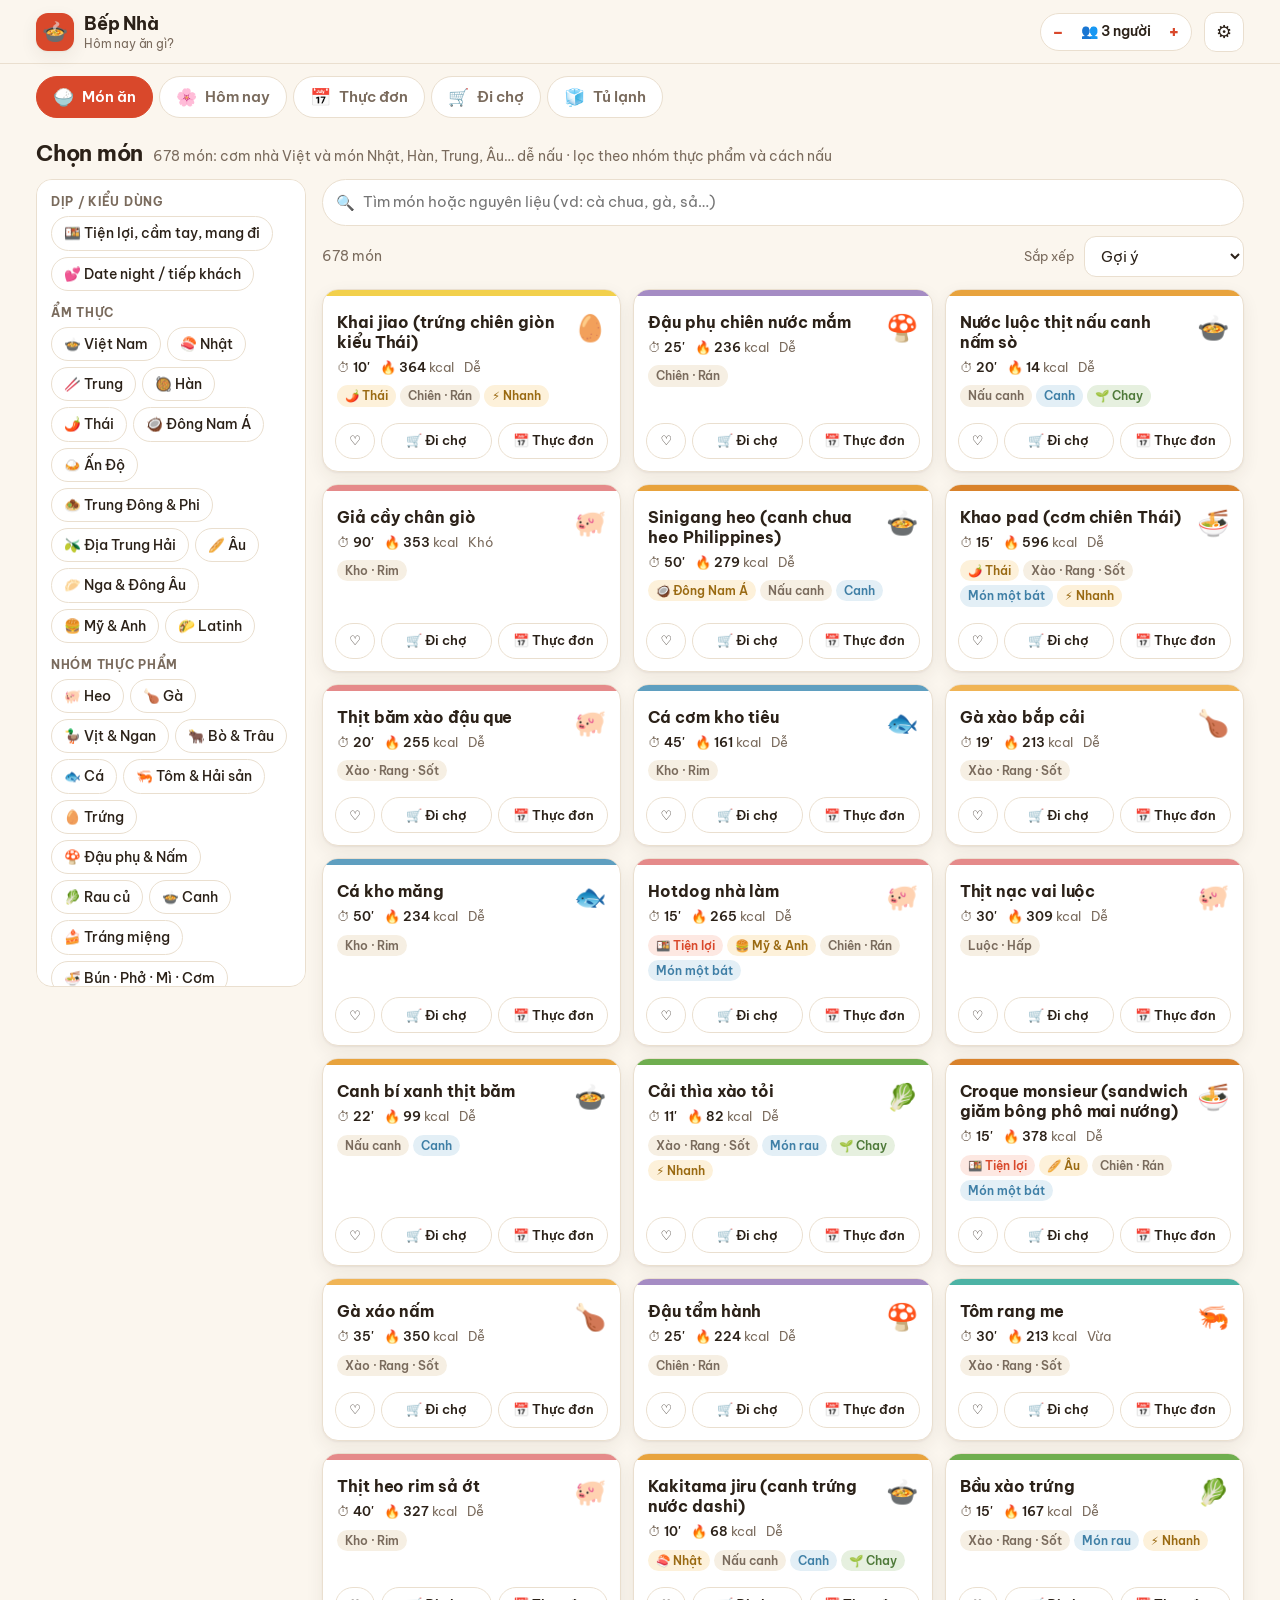
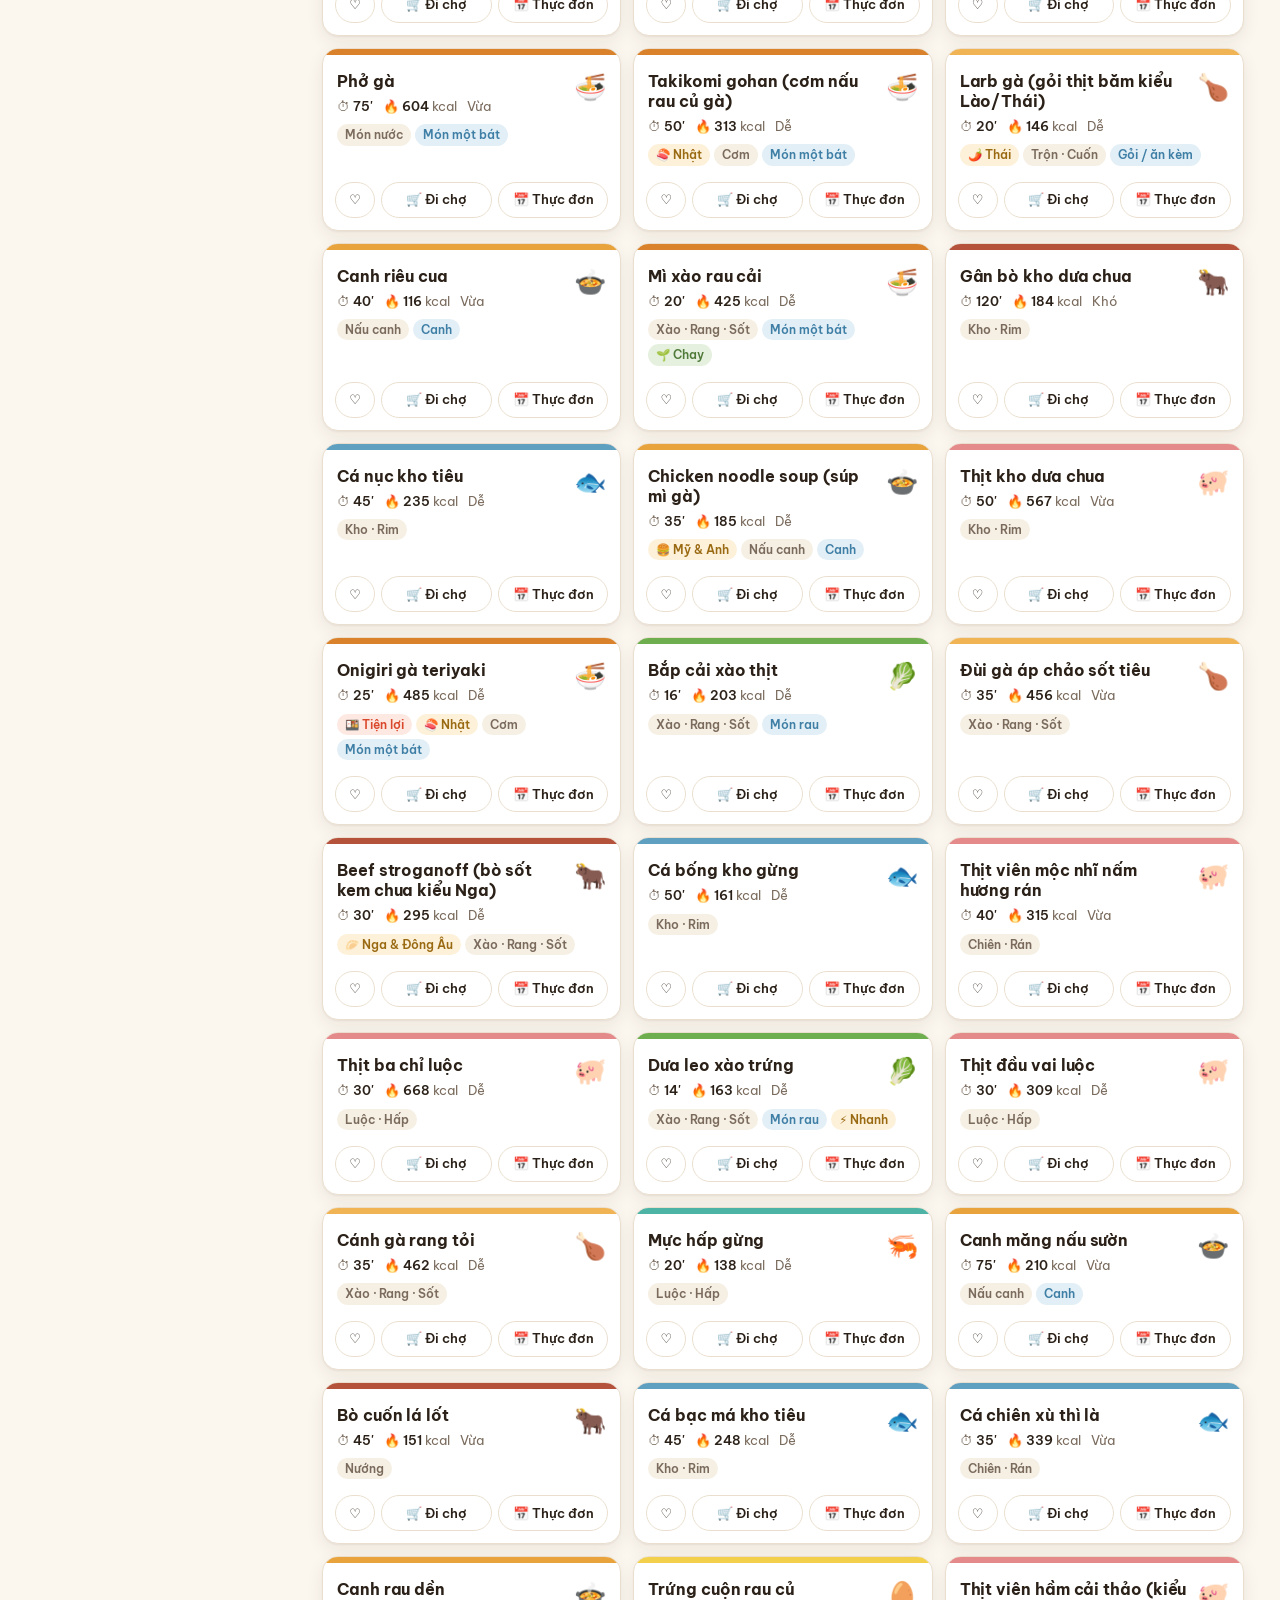
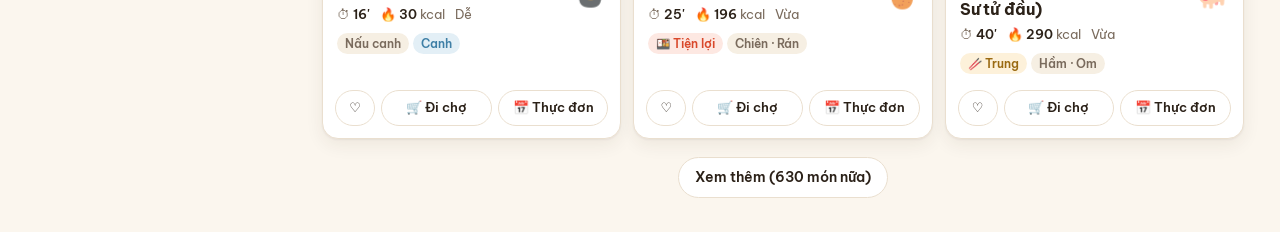
==== commit 98de90b2: "Thêm món quốc tế, cơm nhà thế giới, món tiện lợi và date night (678 món) Co-Authored-By: Claude Sonn" ====
--- a/index.html
+++ b/index.html
@@ -280,7 +280,7 @@
 <main id="view"></main>
 <div id="modal"></div>
 <div id="toast" role="status" aria-live="polite"></div>
-<script>const DATA={"ing":{"ba_chi":{"n":"Thịt ba chỉ","a":"thit","u":"g","g":1.0,"k":518.0,"p":9.0,"pan":0},"nac_vai":{"n":"Thịt nạc vai","a":"thit","u":"g","g":1.0,"k":236.0,"p":17.0,"pan":0},"nac_dam":{"n":"Thịt thăn (nạc)","a":"thit","u":"g","g":1.0,"k":143.0,"p":22.0,"pan":0},"thit_bam":{"n":"Thịt heo băm","a":"thit","u":"g","g":1.0,"k":260.0,"p":16.0,"pan":0},"suon_non":{"n":"Sườn non","a":"thit","u":"g","g":1.0,"k":250.0,"p":14.0,"pan":0},"chan_gio":{"n":"Chân giò","a":"thit","u":"g","g":1.0,"k":230.0,"p":17.0,"pan":0},"tai_lon":{"n":"Tai lợn","a":"thit","u":"g","g":1.0,"k":230.0,"p":22.0,"pan":0},"long_lon":{"n":"Lòng lợn","a":"thit","u":"g","g":1.0,"k":170.0,"p":14.0,"pan":0},"luoi_lon":{"n":"Lưỡi lợn","a":"thit","u":"g","g":1.0,"k":225.0,"p":16.0,"pan":0},"mui_lon":{"n":"Thịt mũi lợn","a":"thit","u":"g","g":1.0,"k":250.0,"p":16.0,"pan":0},"dai_lon":{"n":"Thịt dải lợn","a":"thit","u":"g","g":1.0,"k":300.0,"p":15.0,"pan":0},"xuc_xich":{"n":"Xúc xích","a":"thit","u":"g","g":1.0,"k":300.0,"p":12.0,"pan":0},"xuong_heo":{"n":"Xương heo","a":"thit","u":"g","g":1.0,"k":200.0,"p":12.0,"pan":0},"ga_dui":{"n":"Đùi gà","a":"thit","u":"g","g":1.0,"k":215.0,"p":18.0,"pan":0},"ga_canh":{"n":"Cánh gà","a":"thit","u":"g","g":1.0,"k":220.0,"p":18.0,"pan":0},"ga_nguyen":{"n":"Gà ta (nguyên con)","a":"thit","u":"g","g":1.0,"k":190.0,"p":19.0,"pan":0},"ga_uc":{"n":"Ức gà","a":"thit","u":"g","g":1.0,"k":120.0,"p":23.0,"pan":0},"ga_co":{"n":"Cổ gà","a":"thit","u":"g","g":1.0,"k":190.0,"p":16.0,"pan":0},"vit":{"n":"Thịt vịt","a":"thit","u":"g","g":1.0,"k":270.0,"p":17.0,"pan":0},"ngan":{"n":"Thịt ngan","a":"thit","u":"g","g":1.0,"k":200.0,"p":19.0,"pan":0},"bo_thit":{"n":"Thịt bò (thăn/mông)","a":"thit","u":"g","g":1.0,"k":150.0,"p":21.0,"pan":0},"bo_nam":{"n":"Nạm bò","a":"thit","u":"g","g":1.0,"k":200.0,"p":24.0,"pan":0},"bo_gan":{"n":"Gân bò","a":"thit","u":"g","g":1.0,"k":150.0,"p":30.0,"pan":0},"ech":{"n":"Ếch","a":"thit","u":"g","g":1.0,"k":90.0,"p":16.0,"pan":0},"nhong_tam":{"n":"Nhộng tằm","a":"thit","u":"g","g":1.0,"k":130.0,"p":14.0,"pan":0},"ca_basa":{"n":"Cá basa","a":"ca","u":"g","g":1.0,"k":125.0,"p":15.0,"pan":0},"ca_ro_phi":{"n":"Cá rô phi","a":"ca","u":"g","g":1.0,"k":130.0,"p":20.0,"pan":0},"ca_nuc":{"n":"Cá nục","a":"ca","u":"g","g":1.0,"k":140.0,"p":20.0,"pan":0},"ca_bac_ma":{"n":"Cá bạc má","a":"ca","u":"g","g":1.0,"k":150.0,"p":20.0,"pan":0},"ca_loc":{"n":"Cá lóc","a":"ca","u":"g","g":1.0,"k":97.0,"p":18.0,"pan":0},"ca_com":{"n":"Cá cơm","a":"ca","u":"g","g":1.0,"k":131.0,"p":20.0,"pan":0},"ca_bong":{"n":"Cá bống","a":"ca","u":"g","g":1.0,"k":95.0,"p":17.0,"pan":0},"ca_thu":{"n":"Cá thu","a":"ca","u":"g","g":1.0,"k":190.0,"p":20.0,"pan":0},"ca_chep":{"n":"Cá chép","a":"ca","u":"g","g":1.0,"k":127.0,"p":18.0,"pan":0},"ca_dieu_hong":{"n":"Cá diêu hồng","a":"ca","u":"g","g":1.0,"k":120.0,"p":19.0,"pan":0},"ca_moi":{"n":"Cá mòi","a":"ca","u":"g","g":1.0,"k":208.0,"p":25.0,"pan":0},"ca_cam":{"n":"Cá cam","a":"ca","u":"g","g":1.0,"k":130.0,"p":20.0,"pan":0},"ca_nho":{"n":"Cá nhỏ (cá con)","a":"ca","u":"g","g":1.0,"k":130.0,"p":18.0,"pan":0},"ca_trung":{"n":"Cá có trứng","a":"ca","u":"g","g":1.0,"k":150.0,"p":20.0,"pan":0},"ca_ro_dong":{"n":"Cá rô đồng","a":"ca","u":"g","g":1.0,"k":110.0,"p":18.0,"pan":0},"tom":{"n":"Tôm tươi","a":"ca","u":"g","g":1.0,"k":85.0,"p":18.0,"pan":0},"tom_dong":{"n":"Tôm đồng","a":"ca","u":"g","g":1.0,"k":80.0,"p":17.0,"pan":0},"tom_kho":{"n":"Tôm khô","a":"ca","u":"g","g":1.0,"k":300.0,"p":60.0,"pan":0},"muc":{"n":"Mực","a":"ca","u":"g","g":1.0,"k":90.0,"p":16.0,"pan":0},"ngao":{"n":"Ngao / nghêu","a":"ca","u":"g","g":1.0,"k":60.0,"p":10.0,"pan":0},"hau":{"n":"Hàu","a":"ca","u":"g","g":1.0,"k":70.0,"p":8.0,"pan":0},"so":{"n":"Sò","a":"ca","u":"g","g":1.0,"k":80.0,"p":12.0,"pan":0},"chem_chep":{"n":"Chem chép","a":"ca","u":"g","g":1.0,"k":70.0,"p":12.0,"pan":0},"sua":{"n":"Sứa","a":"ca","u":"g","g":1.0,"k":36.0,"p":5.0,"pan":0},"cua_dong":{"n":"Cua đồng","a":"ca","u":"g","g":1.0,"k":100.0,"p":14.0,"pan":0},"trung_ga":{"n":"Trứng gà","a":"trung","u":"quả","g":55.0,"k":143.0,"p":12.5,"pan":0},"trung_cut":{"n":"Trứng cút","a":"trung","u":"quả","g":10.0,"k":158.0,"p":13.0,"pan":0},"trung_vit_lon":{"n":"Trứng vịt lộn","a":"trung","u":"quả","g":70.0,"k":182.0,"p":14.0,"pan":0},"dau_phu":{"n":"Đậu phụ","a":"trung","u":"bìa","g":100.0,"k":90.0,"p":9.0,"pan":0},"dau_hu_non":{"n":"Đậu hũ non","a":"trung","u":"hộp","g":300.0,"k":55.0,"p":5.0,"pan":0},"nam_rom":{"n":"Nấm rơm","a":"nam","u":"g","g":1.0,"k":22.0,"p":3.0,"pan":0},"nam_bao_ngu":{"n":"Nấm bào ngư","a":"nam","u":"g","g":1.0,"k":33.0,"p":3.0,"pan":0},"nam_dui_ga":{"n":"Nấm đùi gà","a":"nam","u":"g","g":1.0,"k":35.0,"p":3.0,"pan":0},"nam_huong":{"n":"Nấm hương / đông cô (tươi)","a":"nam","u":"g","g":1.0,"k":35.0,"p":3.0,"pan":0},"nam_kim_cham":{"n":"Nấm kim châm","a":"nam","u":"g","g":1.0,"k":37.0,"p":2.7,"pan":0},"nam_hai_san":{"n":"Nấm hải sản","a":"nam","u":"g","g":1.0,"k":30.0,"p":3.0,"pan":0},"nam_thap_cam":{"n":"Nấm thập cẩm","a":"nam","u":"g","g":1.0,"k":30.0,"p":3.0,"pan":0},"moc_nhi":{"n":"Mộc nhĩ (khô)","a":"nam","u":"g","g":1.0,"k":300.0,"p":10.0,"pan":0},"rau_muong":{"n":"Rau muống","a":"rau","u":"g","g":1.0,"k":20.0,"p":3.0,"pan":0},"rau_dien":{"n":"Rau dền","a":"rau","u":"g","g":1.0,"k":23.0,"p":2.5,"pan":0},"rau_ngot":{"n":"Rau ngót","a":"rau","u":"g","g":1.0,"k":35.0,"p":5.0,"pan":0},"rau_lang":{"n":"Rau lang","a":"rau","u":"g","g":1.0,"k":22.0,"p":3.0,"pan":0},"mong_toi":{"n":"Mồng tơi","a":"rau","u":"g","g":1.0,"k":19.0,"p":2.0,"pan":0},"rau_day":{"n":"Rau đay","a":"rau","u":"g","g":1.0,"k":24.0,"p":3.0,"pan":0},"rau_nhut":{"n":"Rau nhút","a":"rau","u":"g","g":1.0,"k":25.0,"p":1.5,"pan":0},"rau_bau":{"n":"Rau bầu (ngọn bầu)","a":"rau","u":"g","g":1.0,"k":20.0,"p":2.0,"pan":0},"cai_ngot":{"n":"Cải ngọt","a":"rau","u":"g","g":1.0,"k":15.0,"p":1.5,"pan":0},"cai_thia":{"n":"Cải thìa","a":"rau","u":"g","g":1.0,"k":13.0,"p":1.5,"pan":0},"cai_xanh":{"n":"Cải xanh","a":"rau","u":"g","g":1.0,"k":15.0,"p":2.0,"pan":0},"cai_thao":{"n":"Cải thảo","a":"rau","u":"g","g":1.0,"k":12.0,"p":1.2,"pan":0},"bap_cai":{"n":"Bắp cải","a":"rau","u":"g","g":1.0,"k":25.0,"p":1.3,"pan":0},"bong_cai":{"n":"Bông cải xanh","a":"rau","u":"g","g":1.0,"k":34.0,"p":2.8,"pan":0},"su_hao":{"n":"Su hào","a":"rau","u":"g","g":1.0,"k":27.0,"p":1.7,"pan":0},"can_nuoc":{"n":"Cần nước","a":"rau","u":"g","g":1.0,"k":16.0,"p":0.8,"pan":0},"can_tay":{"n":"Cần tây","a":"rau","u":"g","g":1.0,"k":16.0,"p":0.7,"pan":0},"gia":{"n":"Giá đỗ","a":"rau","u":"g","g":1.0,"k":30.0,"p":3.0,"pan":0},"he":{"n":"Hẹ","a":"rau","u":"g","g":1.0,"k":30.0,"p":3.0,"pan":0},"toi_tay":{"n":"Lá tỏi tây","a":"rau","u":"g","g":1.0,"k":60.0,"p":2.0,"pan":0},"hanh_la":{"n":"Hành lá","a":"rau","u":"g","g":1.0,"k":32.0,"p":1.8,"pan":0},"rau_ram":{"n":"Rau răm","a":"rau","u":"g","g":1.0,"k":20.0,"p":2.0,"pan":0},"rau_thom":{"n":"Rau thơm các loại","a":"rau","u":"g","g":1.0,"k":25.0,"p":2.5,"pan":0},"thi_la":{"n":"Thì là","a":"rau","u":"g","g":1.0,"k":43.0,"p":3.7,"pan":0},"hung_que":{"n":"Húng quế","a":"rau","u":"g","g":1.0,"k":23.0,"p":3.0,"pan":0},"la_chanh":{"n":"Lá chanh","a":"rau","u":"g","g":1.0,"k":20.0,"p":2.0,"pan":0},"la_lot":{"n":"Lá lốt","a":"rau","u":"g","g":1.0,"k":20.0,"p":2.0,"pan":0},"la_mo":{"n":"Lá mơ","a":"rau","u":"g","g":1.0,"k":20.0,"p":2.0,"pan":0},"ngai_cuu":{"n":"Ngải cứu","a":"rau","u":"g","g":1.0,"k":30.0,"p":3.0,"pan":0},"xa_lach":{"n":"Xà lách","a":"rau","u":"g","g":1.0,"k":15.0,"p":1.4,"pan":0},"rau_song":{"n":"Rau sống các loại","a":"rau","u":"g","g":1.0,"k":20.0,"p":1.5,"pan":0},"ngo_sen":{"n":"Ngó sen","a":"rau","u":"g","g":1.0,"k":60.0,"p":2.0,"pan":0},"bap_chuoi":{"n":"Bắp chuối","a":"rau","u":"g","g":1.0,"k":25.0,"p":1.0,"pan":0},"hoa_thien_ly":{"n":"Hoa thiên lý","a":"rau","u":"g","g":1.0,"k":40.0,"p":3.0,"pan":0},"mang_tay":{"n":"Măng tây","a":"rau","u":"g","g":1.0,"k":20.0,"p":2.2,"pan":0},"ngo_om":{"n":"Rau om (ngổ)","a":"rau","u":"g","g":1.0,"k":20.0,"p":2.0,"pan":0},"rau_mui":{"n":"Rau mùi (ngò)","a":"rau","u":"g","g":1.0,"k":23.0,"p":2.0,"pan":0},"ca_chua":{"n":"Cà chua","a":"cu","u":"quả","g":100.0,"k":18.0,"p":0.9,"pan":0},"ca_rot":{"n":"Cà rốt","a":"cu","u":"củ","g":80.0,"k":41.0,"p":0.9,"pan":0},"khoai_tay":{"n":"Khoai tây","a":"cu","u":"củ","g":150.0,"k":77.0,"p":2.0,"pan":0},"khoai_so":{"n":"Khoai sọ","a":"cu","u":"g","g":1.0,"k":112.0,"p":1.5,"pan":0},"khoai_mo":{"n":"Khoai mỡ","a":"cu","u":"g","g":1.0,"k":118.0,"p":1.5,"pan":0},"khoai_lang":{"n":"Khoai lang","a":"cu","u":"củ","g":120.0,"k":86.0,"p":1.6,"pan":0},"bi_do":{"n":"Bí đỏ","a":"cu","u":"g","g":1.0,"k":26.0,"p":1.0,"pan":0},"bi_xanh":{"n":"Bí xanh","a":"cu","u":"g","g":1.0,"k":13.0,"p":0.4,"pan":0},"bi_dao":{"n":"Bí đao","a":"cu","u":"g","g":1.0,"k":13.0,"p":0.4,"pan":0},"bau":{"n":"Bầu","a":"cu","u":"g","g":1.0,"k":14.0,"p":0.6,"pan":0},"muop":{"n":"Mướp","a":"cu","u":"g","g":1.0,"k":20.0,"p":1.0,"pan":0},"muop_dang":{"n":"Mướp đắng (khổ qua)","a":"cu","u":"g","g":1.0,"k":17.0,"p":1.0,"pan":0},"su_su":{"n":"Su su","a":"cu","u":"g","g":1.0,"k":19.0,"p":0.8,"pan":0},"dua_leo":{"n":"Dưa leo","a":"cu","u":"g","g":1.0,"k":15.0,"p":0.7,"pan":0},"ca_tim":{"n":"Cà tím","a":"cu","u":"quả","g":150.0,"k":25.0,"p":1.0,"pan":0},"dau_bap":{"n":"Đậu bắp","a":"cu","u":"g","g":1.0,"k":33.0,"p":2.0,"pan":0},"dau_co_ve":{"n":"Đậu cô ve","a":"cu","u":"g","g":1.0,"k":31.0,"p":1.8,"pan":0},"dau_que":{"n":"Đậu que","a":"cu","u":"g","g":1.0,"k":31.0,"p":1.8,"pan":0},"ngo_ngot":{"n":"Ngô ngọt (hạt)","a":"cu","u":"g","g":1.0,"k":86.0,"p":3.2,"pan":0},"ngo_bao_tu":{"n":"Ngô bao tử","a":"cu","u":"g","g":1.0,"k":26.0,"p":2.0,"pan":0},"hanh_tay":{"n":"Hành tây","a":"cu","u":"củ","g":150.0,"k":40.0,"p":1.1,"pan":0},"hanh_tim":{"n":"Hành tím","a":"cu","u":"củ","g":15.0,"k":72.0,"p":2.5,"pan":0},"toi":{"n":"Tỏi","a":"cu","u":"tép","g":4.0,"k":149.0,"p":6.4,"pan":0},"gung":{"n":"Gừng","a":"cu","u":"g","g":1.0,"k":80.0,"p":1.8,"pan":0},"sa":{"n":"Sả","a":"cu","u":"cây","g":30.0,"k":99.0,"p":1.8,"pan":0},"ot":{"n":"Ớt","a":"cu","u":"quả","g":6.0,"k":40.0,"p":2.0,"pan":0},"nghe":{"n":"Nghệ tươi","a":"cu","u":"g","g":1.0,"k":80.0,"p":2.0,"pan":0},"rieng":{"n":"Riềng","a":"cu","u":"g","g":1.0,"k":71.0,"p":1.0,"pan":0},"cu_cai":{"n":"Củ cải trắng","a":"cu","u":"g","g":1.0,"k":18.0,"p":0.6,"pan":0},"me_chua":{"n":"Me chua","a":"cu","u":"g","g":1.0,"k":239.0,"p":2.8,"pan":0},"khe":{"n":"Khế chua","a":"cu","u":"quả","g":100.0,"k":31.0,"p":1.0,"pan":0},"sau":{"n":"Quả sấu","a":"cu","u":"g","g":1.0,"k":40.0,"p":1.0,"pan":0},"mit_non":{"n":"Mít non","a":"cu","u":"g","g":1.0,"k":40.0,"p":2.0,"pan":0},"mang_tuoi":{"n":"Măng tươi / măng luộc","a":"cu","u":"g","g":1.0,"k":27.0,"p":2.6,"pan":0},"dua_chua":{"n":"Dưa cải chua","a":"cu","u":"g","g":1.0,"k":20.0,"p":1.0,"pan":0},"kim_chi":{"n":"Kim chi","a":"cu","u":"g","g":1.0,"k":15.0,"p":1.0,"pan":0},"khom":{"n":"Dứa (thơm)","a":"cu","u":"g","g":1.0,"k":50.0,"p":0.5,"pan":0},"xoai_xanh":{"n":"Xoài xanh","a":"cu","u":"g","g":1.0,"k":60.0,"p":0.8,"pan":0},"du_du_xanh":{"n":"Đu đủ xanh","a":"cu","u":"g","g":1.0,"k":43.0,"p":0.5,"pan":0},"chanh":{"n":"Chanh","a":"cu","u":"quả","g":60.0,"k":29.0,"p":1.1,"pan":0},"tac":{"n":"Tắc (quất)","a":"cu","u":"quả","g":15.0,"k":30.0,"p":1.0,"pan":0},"dau_phong":{"n":"Đậu phộng (lạc)","a":"cu","u":"g","g":1.0,"k":567.0,"p":26.0,"pan":0},"me_rang":{"n":"Mè (vừng) rang","a":"cu","u":"g","g":1.0,"k":573.0,"p":18.0,"pan":0},"nuoc_dua":{"n":"Nước dừa","a":"cu","u":"ml","g":1.0,"k":19.0,"p":0.7,"pan":0},"nuoc_cot_dua":{"n":"Nước cốt dừa","a":"cu","u":"ml","g":1.0,"k":197.0,"p":2.0,"pan":0},"sung":{"n":"Quả sung","a":"cu","u":"g","g":1.0,"k":74.0,"p":0.8,"pan":0},"gao":{"n":"Gạo","a":"bot","u":"g","g":1.0,"k":360.0,"p":7.0,"pan":0},"com_chin":{"n":"Cơm trắng","a":"bot","u":"bát","g":150.0,"k":130.0,"p":2.7,"pan":0},"bun_tuoi":{"n":"Bún tươi","a":"bot","u":"g","g":1.0,"k":110.0,"p":1.7,"pan":0},"pho_tuoi":{"n":"Bánh phở tươi","a":"bot","u":"g","g":1.0,"k":140.0,"p":2.0,"pan":0},"mien":{"n":"Miến khô","a":"bot","u":"g","g":1.0,"k":340.0,"p":0.2,"pan":0},"mi_trung":{"n":"Mì trứng khô","a":"bot","u":"g","g":1.0,"k":350.0,"p":11.0,"pan":0},"mi_an_lien":{"n":"Mì ăn liền","a":"bot","u":"gói","g":75.0,"k":440.0,"p":9.0,"pan":0},"nui":{"n":"Nui khô","a":"bot","u":"g","g":1.0,"k":360.0,"p":12.0,"pan":0},"mi_y":{"n":"Mì Ý khô","a":"bot","u":"g","g":1.0,"k":360.0,"p":12.0,"pan":0},"hu_tieu":{"n":"Hủ tiếu khô","a":"bot","u":"g","g":1.0,"k":350.0,"p":6.0,"pan":0},"banh_trang":{"n":"Bánh tráng","a":"bot","u":"g","g":1.0,"k":330.0,"p":1.0,"pan":0},"banh_mi":{"n":"Bánh mì","a":"bot","u":"ổ","g":80.0,"k":270.0,"p":9.0,"pan":0},"bot_chien_xu":{"n":"Bột chiên xù","a":"bot","u":"g","g":1.0,"k":360.0,"p":8.0,"pan":0},"bot_mi":{"n":"Bột mì","a":"bot","u":"g","g":1.0,"k":364.0,"p":10.0,"pan":0},"bot_xeo":{"n":"Bột bánh xèo","a":"bot","u":"g","g":1.0,"k":360.0,"p":6.0,"pan":0},"bot_nang":{"n":"Bột năng / bột bắp","a":"gv","u":"muỗng canh","g":8.0,"k":350.0,"p":0.0,"pan":1},"rong_bien":{"n":"Rong biển (lá khô)","a":"bot","u":"g","g":1.0,"k":300.0,"p":30.0,"pan":0},"dau_xanh":{"n":"Đậu xanh","a":"bot","u":"g","g":1.0,"k":347.0,"p":24.0,"pan":0},"mi_can":{"n":"Mì căn","a":"bot","u":"g","g":1.0,"k":120.0,"p":25.0,"pan":0},"thinh":{"n":"Thính gạo rang","a":"bot","u":"g","g":1.0,"k":380.0,"p":7.0,"pan":0},"dau_an":{"n":"Dầu ăn","a":"gv","u":"muỗng canh","g":13.5,"k":884.0,"p":0.0,"pan":1},"nuoc_mam":{"n":"Nước mắm","a":"gv","u":"muỗng canh","g":18.0,"k":35.0,"p":5.0,"pan":1},"nuoc_tuong":{"n":"Nước tương","a":"gv","u":"muỗng canh","g":17.0,"k":60.0,"p":6.0,"pan":1},"duong":{"n":"Đường","a":"gv","u":"muỗng canh","g":12.5,"k":387.0,"p":0.0,"pan":1},"muoi":{"n":"Muối","a":"gv","u":"muỗng cà phê","g":5.0,"k":0.0,"p":0.0,"pan":1},"tieu":{"n":"Tiêu","a":"gv","u":"muỗng cà phê","g":2.0,"k":251.0,"p":10.0,"pan":1},"hat_nem":{"n":"Hạt nêm","a":"gv","u":"muỗng cà phê","g":4.0,"k":200.0,"p":10.0,"pan":1},"dau_hao":{"n":"Dầu hào","a":"gv","u":"muỗng canh","g":18.0,"k":50.0,"p":4.0,"pan":0},"tuong_ot":{"n":"Tương ớt","a":"gv","u":"muỗng canh","g":17.0,"k":30.0,"p":1.0,"pan":0},"tuong_ca":{"n":"Tương cà","a":"gv","u":"muỗng canh","g":17.0,"k":100.0,"p":1.0,"pan":0},"sa_te":{"n":"Sa tế","a":"gv","u":"muỗng canh","g":15.0,"k":400.0,"p":2.0,"pan":0},"mam_tom":{"n":"Mắm tôm","a":"gv","u":"muỗng canh","g":18.0,"k":60.0,"p":8.0,"pan":0},"bot_ca_ri":{"n":"Bột cà ri","a":"gv","u":"muỗng canh","g":7.0,"k":325.0,"p":14.0,"pan":0},"bot_nghe":{"n":"Bột nghệ","a":"gv","u":"muỗng cà phê","g":3.0,"k":312.0,"p":8.0,"pan":0},"ngu_vi_huong":{"n":"Ngũ vị hương","a":"gv","u":"muỗng cà phê","g":3.0,"k":300.0,"p":5.0,"pan":0},"mat_ong":{"n":"Mật ong","a":"gv","u":"muỗng canh","g":21.0,"k":304.0,"p":0.0,"pan":0},"bia":{"n":"Bia","a":"gv","u":"ml","g":1.0,"k":43.0,"p":0.5,"pan":0},"giam":{"n":"Giấm","a":"gv","u":"muỗng canh","g":15.0,"k":18.0,"p":0.0,"pan":0},"mayonnaise":{"n":"Sốt mayonnaise","a":"gv","u":"muỗng canh","g":14.0,"k":680.0,"p":1.0,"pan":0},"dau_me":{"n":"Dầu mè","a":"gv","u":"muỗng cà phê","g":4.5,"k":884.0,"p":0.0,"pan":0},"tuong_den":{"n":"Tương đen","a":"gv","u":"muỗng canh","g":17.0,"k":220.0,"p":2.0,"pan":0},"tuong_ban":{"n":"Tương bần","a":"gv","u":"muỗng canh","g":18.0,"k":55.0,"p":5.0,"pan":0},"nuoc_mau":{"n":"Nước màu (caramel)","a":"gv","u":"muỗng canh","g":15.0,"k":300.0,"p":0.0,"pan":0},"gia_vi_lau_thai":{"n":"Gia vị lẩu Thái","a":"gv","u":"gói","g":50.0,"k":200.0,"p":5.0,"pan":0},"cu_nang":{"n":"Củ năng","a":"cu","u":"g","g":1.0,"k":97.0,"p":1.4,"pan":0}},"rec":[{"id":"ca-chep-om-dua","n":"Cá chép om dưa","g":"ca","m":"ham","r":"man","t":60,"d":2,"sv":4.0,"i":[["ca_chep",600.0],["dua_chua",200.0],["ca_chua",2.0],["thi_la",20.0],["hanh_tim",2.0],["nuoc_mam",1.0],["dau_an",1.5]],"s":["Cá chép làm sạch, cắt khúc, ướp hành, nước mắm","Dưa chua rửa qua, xào với hành, cà chua","Thêm nước, cho cá vào om lửa nhỏ 25 phút","Rắc thì là, hành lá"],"tip":"Dưa chua ngâm lâu cho vị chua dịu","sub":"Cá basa.","k":263,"p":29,"tg":["f","s"],"chay":false,"ph":{"follicular":["đạm tốt (~29 g/phần)","nhiều rau củ"]},"mo":["met_moi","cang_thang","am_bung"],"ml":["trua","toi"],"feat":{"fe":false,"warm":false,"cool":false,"mg":false,"om":false,"hot":false,"salty":true,"fried":false,"veg":true}},{"id":"ca-nuong","n":"Cá nướng","g":"ca","m":"nuong","r":"man","t":45,"d":2,"sv":4.0,"i":[["ca_ro_phi",700.0],["sa",2.0],["toi",3.0],["ot",1.0],["nuoc_mam",1.0],["muoi",0.5],["hanh_la",20.0],["dau_an",1.0]],"s":["Cá làm sạch, rạch thân","Ướp sả, tỏi, ớt, nước mắm, muối 30 phút","Nướng than hoặc lò 200°C 25 phút","Rưới mỡ hành"],"tip":"Bọc giấy bạc để cá không khô","sub":"Cá lóc.","k":280,"p":36,"tg":["f","s"],"chay":false,"ph":{},"mo":["met_moi","cang_thang","thich"],"ml":["trua","toi"],"feat":{"fe":false,"warm":true,"cool":false,"mg":false,"om":false,"hot":true,"salty":true,"fried":false,"veg":false}},{"id":"ca-sot-ca-chua","n":"Cá sốt cà chua","g":"ca","m":"xao","r":"man","t":35,"d":1,"sv":4.0,"i":[["ca_nuc",500.0],["ca_chua",4.0],["hanh_tim",2.0],["hanh_la",10.0],["nuoc_mam",1.5],["duong",1.0],["dau_an",2.0]],"s":["Cá chiên sơ vàng","Cà chua xào với hành thành sốt","Thêm nước mắm, đường, chút nước","Cho cá vào om 10 phút","Rắc hành lá"],"tip":"Xào cà chua đến khi nhuyễn sánh","sub":"Cá thu.","k":273,"p":26,"tg":["f","s"],"chay":false,"ph":{"follicular":["đạm tốt (~26 g/phần)","nhiều rau củ"],"ovulation":["nhiều rau, xơ, nhẹ bụng","omega-3 từ cá (cá nục)","thanh nhẹ"]},"mo":["met_moi","cang_thang"],"ml":["trua","toi"],"feat":{"fe":false,"warm":false,"cool":false,"mg":true,"om":true,"hot":false,"salty":true,"fried":false,"veg":true}},{"id":"cha-ca","n":"Chả cá","g":"ca","m":"chien","r":"man","t":60,"d":3,"sv":4.0,"i":[["ca_loc",500.0],["hanh_tim",2.0],["nghe",10.0],["thi_la",30.0],["hanh_la",20.0],["mam_tom",1.0],["dau_an",3.0]],"s":["Cá lóc lọc lấy thịt, băm nhuyễn","Trộn cá với nghệ, hành, mắm tôm, tiêu","Nặn thành miếng, chiên vàng","Ăn với bún, thì là, hành"],"tip":"Quết cá thật dẻo để chả dai ngon","sub":"Cá basa.","k":226,"p":23,"tg":["f","s","sh"],"chay":false,"ph":{"follicular":["đạm tốt (~23 g/phần)","nhiều rau củ"]},"mo":["met_moi","thich"],"ml":["trua","toi"],"feat":{"fe":false,"warm":true,"cool":false,"mg":false,"om":false,"hot":false,"salty":true,"fried":true,"veg":true}},{"id":"ca-thu-sot-ca-chua","n":"Cá thu sốt cà chua","g":"ca","m":"xao","r":"man","t":35,"d":1,"sv":4.0,"i":[["ca_thu",500.0],["ca_chua",4.0],["hanh_tim",2.0],["hanh_la",10.0],["nuoc_mam",1.5],["duong",1.0],["dau_an",2.0]],"s":["Cá thu cắt khúc ướp muối, tiêu","Chiên sơ cá","Xào cà chua với hành thành sốt","Cho cá vào om 10 phút","Rắc hành lá"],"tip":"Cá thu giàu omega-3","sub":"Cá nục.","k":336,"p":26,"tg":["f","s"],"chay":false,"ph":{"follicular":["đạm tốt (~26 g/phần)","nhiều rau củ"],"ovulation":["nhiều rau, xơ, nhẹ bụng","omega-3 từ cá (cá thu)"],"luteal":["giàu magie (cá thu) giúp dịu cơ thể","vitamin B6 (cá thu)"]},"mo":["met_moi","cang_thang"],"ml":["trua","toi"],"feat":{"fe":false,"warm":false,"cool":false,"mg":true,"om":true,"hot":false,"salty":true,"fried":false,"veg":true}},{"id":"tom-bien-hap","n":"Tôm biển hấp","g":"haisan","m":"hap","r":"man","t":20,"d":1,"sv":3.0,"i":[["tom",400.0],["gung",15.0],["sa",1.0],["hanh_la",10.0],["muoi",0.5],["chanh",1.0]],"s":["Tôm rửa sạch, cắt râu","Xếp tôm với gừng, sả, hành vào đĩa","Hấp 8-10 phút đến khi tôm đỏ","Chấm muối ớt chanh"],"tip":"Hấp vừa chín tới để tôm ngọt, không dai","sub":"Tôm sú.","k":134,"p":25,"tg":["s","sh"],"chay":false,"ph":{"follicular":["đạm tốt (~25 g/phần)","nhiều rau củ"],"ovulation":["nhiều rau, xơ, nhẹ bụng","thanh nhẹ"]},"mo":["met_moi","nhat_mieng","luoi"],"ml":["trua","toi"],"feat":{"fe":false,"warm":true,"cool":false,"mg":false,"om":false,"hot":false,"salty":false,"fried":false,"veg":true}},{"id":"tom-hap-sa","n":"Tôm hấp sả","g":"haisan","m":"hap","r":"man","t":25,"d":1,"sv":3.0,"i":[["tom",400.0],["sa",3.0],["gung",15.0],["ot",1.0],["muoi",0.5],["chanh",1.0]],"s":["Tôm rửa sạch","Sả đập dập, gừng thái lát","Xếp tôm với sả, gừng","Hấp 8-10 phút","Chấm muối ớt chanh"],"tip":"Cho sả vào đáy nồi hấp để thơm","sub":"Tôm biển.","k":154,"p":25,"tg":["s","sh"],"chay":false,"ph":{"follicular":["đạm tốt (~25 g/phần)"]},"mo":["met_moi"],"ml":["trua","toi"],"feat":{"fe":false,"warm":true,"cool":false,"mg":false,"om":false,"hot":true,"salty":false,"fried":false,"veg":false}},{"id":"nhong-tam-rang-la-chanh","n":"Nhộng tằm rang lá chanh","g":"haisan","m":"xao","r":"man","t":25,"d":1,"sv":3.0,"i":[["nhong_tam",300.0],["la_chanh",10.0],["ot",1.0],["toi",3.0],["nuoc_mam",1.0],["duong",0.5],["tieu",0.25],["dau_an",1.5]],"s":["Nhộng tằm rửa sạch, chần sơ","Phi tỏi","Cho nhộng vào rang 8 phút","Thêm lá chanh thái sợi, ớt, nêm nước mắm"],"tip":"Rang lửa vừa để nhộng thơm không bị cháy","sub":"Tôm đồng.","k":208,"p":15,"tg":["f","m"],"chay":false,"ph":{"follicular":["đạm tốt (~15 g/phần)"]},"mo":["met_moi"],"ml":["trua","toi"],"feat":{"fe":false,"warm":false,"cool":false,"mg":false,"om":false,"hot":true,"salty":true,"fried":false,"veg":false}},{"id":"so-xao-mang-mui-tau","n":"Sò xào măng mùi tàu","g":"haisan","m":"xao","r":"man","t":25,"d":2,"sv":3.0,"i":[["so",300.0],["mang_tuoi",100.0],["rau_mui",10.0],["hanh_tim",2.0],["toi",3.0],["nuoc_mam",1.0],["tieu",0.25],["dau_an",1.5]],"s":["Sò rửa sạch, luộc cho mở, bóc lấy thịt","Phi hành tỏi","Xào sò với măng 3 phút","Nêm vừa ăn, rắc mùi tàu"],"tip":"Sò xào lửa lớn, nhanh tay","sub":"Nghêu.","k":165,"p":14,"tg":["f","s","sh"],"chay":false,"ph":{"menstrual":["giàu sắt (sò)"],"follicular":["đạm tốt (~14 g/phần)","bổ sung sắt sau hành kinh","nhiều rau củ"],"ovulation":["nhiều rau, xơ, nhẹ bụng","thanh nhẹ"]},"mo":["met_moi"],"ml":["trua","toi"],"feat":{"fe":true,"warm":false,"cool":false,"mg":false,"om":false,"hot":false,"salty":true,"fried":false,"veg":true}},{"id":"tom-dong-rang-la-chanh","n":"Tôm đồng rang lá chanh","g":"haisan","m":"xao","r":"man","t":20,"d":1,"sv":3.0,"i":[["tom_dong",300.0],["la_chanh",10.0],["ot",1.0],["toi",3.0],["nuoc_mam",1.0],["duong",0.5],["dau_an",1.0]],"s":["Tôm đồng rửa sạch","Phi tỏi","Rang tôm lửa lớn 5 phút","Thêm lá chanh thái sợi, ớt, nước mắm"],"tip":"Rang lửa lớn để tôm đỏ thơm","sub":"Tôm khô.","k":137,"p":18,"tg":["f","s","sh"],"chay":false,"ph":{"follicular":["đạm tốt (~18 g/phần)"]},"mo":["met_moi","luoi"],"ml":["trua","toi"],"feat":{"fe":false,"warm":false,"cool":false,"mg":false,"om":false,"hot":true,"salty":true,"fried":false,"veg":false}},{"id":"tom-dong-rang-thit","n":"Tôm đồng rang thịt","g":"haisan","m":"xao","r":"man","t":25,"d":1,"sv":3.0,"i":[["tom_dong",250.0],["ba_chi",150.0],["hanh_tim",2.0],["toi",3.0],["nuoc_mam",1.5],["duong",1.0],["tieu",0.5],["dau_an",0.5]],"s":["Ba chỉ thái nhỏ","Phi hành tỏi","Rang thịt ra mỡ","Cho tôm đồng vào rang 5 phút","Nêm nước mắm, đường, tiêu"],"tip":"Rang đến khi nước cạn, thịt thơm","sub":"Tôm khô.","k":379,"p":20,"tg":["f","m","pk","s","sh"],"chay":false,"ph":{},"mo":["met_moi"],"ml":["trua","toi"],"feat":{"fe":false,"warm":false,"cool":false,"mg":false,"om":false,"hot":false,"salty":true,"fried":false,"veg":false}},{"id":"tom-xao-sup-lo","n":"Tôm xào súp lơ","g":"haisan","m":"xao","r":"man","t":20,"d":1,"sv":3.0,"i":[["tom",250.0],["bong_cai",300.0],["ca_rot",0.5],["toi",3.0],["nuoc_mam",1.0],["dau_hao",1.0],["tieu",0.25],["dau_an",1.5]],"s":["Tôm bóc vỏ, bỏ chỉ","Súp lơ cắt cụm, chần 1 phút","Phi tỏi, xào tôm săn","Cho súp lơ, cà rốt xào 3 phút","Nêm"],"tip":"Xào tôm riêng rồi cho rau để rau giòn","sub":"Mực.","k":181,"p":19,"tg":["f","s","sh"],"chay":false,"ph":{"follicular":["đạm tốt (~19 g/phần)","nhiều rau củ"],"ovulation":["nhiều rau, xơ, nhẹ bụng","thanh nhẹ"]},"mo":["met_moi","cang_thang","luoi"],"ml":["trua","toi"],"feat":{"fe":false,"warm":false,"cool":false,"mg":true,"om":false,"hot":false,"salty":true,"fried":false,"veg":true}},{"id":"nom-sua-xoai-xanh","n":"Nộm sứa xoài xanh","g":"haisan","m":"tron","r":"kem","t":30,"d":2,"sv":4.0,"i":[["sua",200.0],["xoai_xanh",200.0],["ca_rot",0.5],["rau_ram",15.0],["dau_phong",15.0],["chanh",1.0],["duong",1.5],["nuoc_mam",2.0],["toi",3.0],["ot",1.0]],"s":["Sứa rửa nhiều lần, ngâm nước đá","Xoài và cà rốt bào sợi","Trộn sứa, xoài, cà rốt, rau răm","Rưới nước mắm chua ngọt","Rắc đậu phộng"],"tip":"Ngâm sứa nhiều nước để bớt mặn, giòn","sub":"Sứa muối, đu đủ xanh.","k":105,"p":5,"tg":["f","n","s"],"chay":false,"ph":{"ovulation":["nhiều rau, xơ, nhẹ bụng","thanh nhẹ"]},"mo":["cang_thang","nong"],"ml":["trua","toi"],"feat":{"fe":false,"warm":false,"cool":false,"mg":true,"om":false,"hot":true,"salty":true,"fried":false,"veg":true}},{"id":"tom-rim-man-ngot","n":"Tôm rim mặn ngọt","g":"haisan","m":"kho","r":"man","t":25,"d":1,"sv":3.0,"i":[["tom",300.0],["nuoc_mam",2.0],["duong",1.5],["hanh_tim",2.0],["toi",3.0],["tieu",0.5],["dau_an",1.0]],"s":["Tôm rửa sạch","Ướp nước mắm, đường, hành tỏi, tiêu 15 phút","Xào tôm săn, thêm 50 ml nước","Rim lửa nhỏ đến sệt"],"tip":"Cho tôm vào lúc nước đã sôi để tôm không dai","sub":"Tôm đồng.","k":167,"p":19,"tg":["f","s","sh"],"chay":false,"ph":{},"mo":["met_moi"],"ml":["trua","toi"],"feat":{"fe":false,"warm":false,"cool":false,"mg":false,"om":false,"hot":false,"salty":true,"fried":false,"veg":false}},{"id":"tom-rang-me","n":"Tôm rang me","g":"haisan","m":"xao","r":"man","t":30,"d":2,"sv":3.0,"i":[["tom",300.0],["me_chua",30.0],["duong",2.0],["nuoc_mam",1.5],["toi",4.0],["ot",1.0],["dau_an",1.5]],"s":["Me hòa nước, lọc lấy nước cốt","Tôm rửa sạch","Phi tỏi, xào tôm","Thêm nước me, đường, nước mắm","Rang đến sệt"],"tip":"Nêm chua ngọt cân bằng","sub":"Cà chua dầm.","k":213,"p":19,"tg":["f","s","sh"],"chay":false,"ph":{"follicular":["đạm tốt (~19 g/phần)"]},"mo":["met_moi"],"ml":["trua","toi"],"feat":{"fe":false,"warm":false,"cool":false,"mg":false,"om":false,"hot":true,"salty":true,"fried":false,"veg":false}},{"id":"muc-xao-dua","n":"Mực xào dứa","g":"haisan","m":"xao","r":"man","t":20,"d":1,"sv":3.0,"i":[["muc",300.0],["khom",150.0],["ca_chua",1.0],["hanh_tay",0.5],["toi",3.0],["nuoc_mam",1.0],["duong",0.5],["dau_an",1.5]],"s":["Mực làm sạch, cắt khoanh, ướp tiêu","Dứa, cà chua thái miếng","Phi tỏi, xào mực lửa lớn 2 phút","Cho dứa, cà chua, hành tây xào thêm 2 phút"],"tip":"Xào mực lửa lớn nhanh tay để không dai","sub":"Tôm.","k":207,"p":17,"tg":["f","s"],"chay":false,"ph":{"follicular":["đạm tốt (~17 g/phần)","nhiều rau củ"],"ovulation":["nhiều rau, xơ, nhẹ bụng","thanh nhẹ"]},"mo":["met_moi","luoi"],"ml":["trua","toi"],"feat":{"fe":false,"warm":false,"cool":false,"mg":false,"om":false,"hot":false,"salty":true,"fried":false,"veg":true}},{"id":"muc-hap-gung","n":"Mực hấp gừng","g":"haisan","m":"hap","r":"man","t":20,"d":1,"sv":3.0,"i":[["muc",400.0],["gung",30.0],["hanh_la",20.0],["muoi",0.5],["nuoc_mam",1.0],["chanh",1.0]],"s":["Mực làm sạch, để nguyên con","Gừng thái sợi nhồi và rải lên","Hấp 8 phút","Thái khoanh, chấm muối ớt chanh"],"tip":"Mực hấp vừa tới là giòn ngọt","sub":"Tôm.","k":138,"p":22,"tg":["f","s"],"chay":false,"ph":{"follicular":["đạm tốt (~22 g/phần)","nhiều rau củ"],"ovulation":["nhiều rau, xơ, nhẹ bụng","thanh nhẹ"]},"mo":["met_moi","luoi"],"ml":["trua","toi"],"feat":{"fe":false,"warm":true,"cool":false,"mg":false,"om":false,"hot":false,"salty":true,"fried":false,"veg":true}},{"id":"ngheu-hap-sa","n":"Nghêu hấp sả","g":"haisan","m":"hap","r":"man","t":20,"d":1,"sv":3.0,"i":[["ngao",600.0],["sa",3.0],["ot",1.0],["gung",15.0],["hanh_la",10.0]],"s":["Nghêu ngâm nước vo gạo cho sạch cát","Sả đập dập, ớt","Xếp nghêu vào nồi cùng sả, gừng","Hấp đến khi nghêu mở miệng","Rắc hành lá"],"tip":"Nghêu mở miệng là chín, chín quá sẽ dai","sub":"Sò.","k":156,"p":21,"tg":["s","sh"],"chay":false,"ph":{"menstrual":["giàu sắt (ngao / nghêu)","tính ấm (sả, gừng)"],"follicular":["đạm tốt (~21 g/phần)","bổ sung sắt sau hành kinh"]},"mo":["met_moi","luoi"],"ml":["trua","toi"],"feat":{"fe":true,"warm":true,"cool":false,"mg":false,"om":false,"hot":true,"salty":false,"fried":false,"veg":false}},{"id":"chem-chep-nuong-mo-hanh","n":"Chem chép nướng mỡ hành","g":"haisan","m":"nuong","r":"man","t":20,"d":1,"sv":3.0,"i":[["chem_chep",600.0],["hanh_la",30.0],["dau_an",2.0],["nuoc_mam",0.5],["tieu",0.25]],"s":["Chem chép cạo sạch vỏ","Nướng hoặc hấp đến khi mở","Phi mỡ hành: hành lá, dầu nóng, nước mắm","Rưới lên chem chép"],"tip":"Rưới mỡ hành khi nóng để thơm","sub":"Sò, ốc.","k":224,"p":24,"tg":["f","s","sh"],"chay":false,"ph":{},"mo":["met_moi","luoi","thich"],"ml":["trua","toi"],"feat":{"fe":false,"warm":false,"cool":false,"mg":false,"om":false,"hot":false,"salty":true,"fried":false,"veg":false}},{"id":"canh-chua-hau","n":"Canh chua hàu","g":"haisan","m":"canh","r":"canh","t":30,"d":2,"sv":4.0,"i":[["hau",300.0],["ca_chua",2.0],["khom",100.0],["dau_bap",50.0],["gia",50.0],["me_chua",20.0],["ngo_om",10.0],["nuoc_mam",1.0],["duong",1.0],["hanh_tim",1.0]],"s":["Hàu rửa sạch, bóc lấy thịt","Nấu nước me với cà chua, dứa","Cho đậu bắp nấu 3 phút","Cho hàu, giá vào nấu 1-2 phút","Nêm chua ngọt, rắc rau om"],"tip":"Hàu cho vào cuối, chín tới là tắt bếp để hàu không dai","sub":"Nghêu.","k":111,"p":8,"tg":["f","s","sh"],"chay":false,"ph":{"follicular":["bổ sung sắt sau hành kinh","nhiều rau củ"],"ovulation":["nhiều rau, xơ, nhẹ bụng","thanh nhẹ"]},"mo":["met_moi","cang_thang","am_bung","nong"],"ml":["trua","toi"],"feat":{"fe":true,"warm":false,"cool":true,"mg":true,"om":false,"hot":false,"salty":true,"fried":false,"veg":true}},{"id":"canh-ngao-nau-chua-dua","n":"Canh ngao nấu chua dứa","g":"haisan","m":"canh","r":"canh","t":30,"d":1,"sv":4.0,"i":[["ngao",500.0],["khom",150.0],["ca_chua",2.0],["hanh_la",10.0],["ngo_om",10.0],["nuoc_mam",0.5],["duong",0.5],["gung",10.0]],"s":["Ngao ngâm nước vo gạo nhả cát","Luộc ngao cho mở miệng, lọc nước","Nấu nước ngao với dứa, cà chua 5 phút","Cho ngao vào","Nêm, rắc rau"],"tip":"Nước ngao đã ngọt nên không cần thêm hạt nêm","sub":"Hàu.","k":113,"p":13,"tg":["f","s","sh"],"chay":false,"ph":{"menstrual":["giàu sắt (ngao / nghêu)","tính ấm (gừng)","món nóng, ấm bụng"],"follicular":["bổ sung sắt sau hành kinh","nhiều rau củ"],"ovulation":["nhiều rau, xơ, nhẹ bụng","thanh nhẹ"]},"mo":["met_moi","cang_thang","am_bung"],"ml":["trua","toi"],"feat":{"fe":true,"warm":true,"cool":false,"mg":false,"om":false,"hot":false,"salty":true,"fried":false,"veg":true}},{"id":"canh-ngao-nau-mung-toi","n":"Canh ngao nấu mùng tơi","g":"haisan","m":"canh","r":"canh","t":25,"d":1,"sv":4.0,"i":[["ngao",400.0],["mong_toi",200.0],["gung",10.0],["hanh_la",10.0],["nuoc_mam",0.5]],"s":["Ngao ngâm sạch cát","Luộc cho mở miệng, giữ nước","Nấu nước ngao với gừng","Cho mồng tơi nấu 3 phút, cho ngao","Nêm"],"tip":"Mồng tơi nấu vừa chín tới","sub":"Rau đay.","k":73,"p":11,"tg":["f","s","sh"],"chay":false,"ph":{"menstrual":["giàu sắt (ngao / nghêu)","tính ấm (gừng)","món nóng, ấm bụng"],"follicular":["bổ sung sắt sau hành kinh","nhiều rau củ"],"ovulation":["nhiều rau, xơ, nhẹ bụng","thanh nhẹ"]},"mo":["met_moi","cang_thang","am_bung","nong"],"ml":["trua","toi"],"feat":{"fe":true,"warm":true,"cool":true,"mg":true,"om":false,"hot":false,"salty":true,"fried":false,"veg":true}},{"id":"canh-ngao-nau-rau-cai","n":"Canh ngao nấu rau cải","g":"haisan","m":"canh","r":"canh","t":25,"d":1,"sv":4.0,"i":[["ngao",400.0],["cai_xanh",250.0],["gung",10.0],["hanh_la",10.0],["nuoc_mam",0.5]],"s":["Ngao ngâm sạch cát","Luộc cho mở miệng, giữ nước","Nấu nước ngao với gừng","Cho cải nấu 3 phút, cho ngao","Nêm"],"tip":"Gừng giúp bớt tanh và ấm bụng","sub":"Cải ngọt.","k":73,"p":11,"tg":["f","s","sh"],"chay":false,"ph":{"menstrual":["giàu sắt (ngao / nghêu)","tính ấm (gừng)","món nóng, ấm bụng"],"follicular":["bổ sung sắt sau hành kinh","nhiều rau củ"],"ovulation":["nhiều rau, xơ, nhẹ bụng","thanh nhẹ"]},"mo":["met_moi","cang_thang","am_bung"],"ml":["trua","toi"],"feat":{"fe":true,"warm":true,"cool":false,"mg":true,"om":false,"hot":false,"salty":true,"fried":false,"veg":true}},{"id":"nam-dui-ga-kho-gung","n":"Nấm đùi gà kho gừng","g":"dauhu","m":"kho","r":"man","t":30,"d":1,"sv":3.0,"i":[["nam_dui_ga",300.0],["gung",30.0],["nuoc_tuong",2.0],["duong",1.0],["tieu",0.5],["hanh_la",10.0],["dau_an",1.5]],"s":["Nấm thái khúc dày","Phi gừng thơm, xào nấm săn","Thêm nước tương, đường, 100 ml nước","Kho lửa nhỏ 15 phút","Rắc tiêu, hành"],"tip":"Xào nấm trước để nấm săn, không ra nước","sub":"Nấm rơm.","k":127,"p":4,"tg":[],"chay":true,"ph":{"menstrual":["tính ấm (gừng)","món nóng, ấm bụng"]},"mo":["am_bung"],"ml":["trua","toi"],"feat":{"fe":false,"warm":true,"cool":false,"mg":false,"om":false,"hot":false,"salty":false,"fried":false,"veg":true}},{"id":"mit-non-kho-nuoc-dua","n":"Mít non kho nước dừa","g":"rau","m":"kho","r":"man","t":45,"d":2,"sv":3.0,"i":[["mit_non",300.0],["nuoc_dua",200.0],["nuoc_tuong",2.0],["duong",1.0],["gung",15.0],["tieu",0.5],["hanh_la",10.0],["dau_an",1.5]],"s":["Mít non luộc 10 phút, thái miếng","Phi gừng, xào mít","Thêm nước dừa, nước tương, đường","Kho lửa nhỏ 25 phút đến sệt"],"tip":"Mít non cần luộc sơ để bớt nhựa","sub":"Măng.","k":141,"p":3,"tg":[],"chay":true,"ph":{"menstrual":["tính ấm (gừng)","món nóng, ấm bụng"]},"mo":["am_bung"],"ml":["trua","toi"],"feat":{"fe":false,"warm":true,"cool":false,"mg":false,"om":false,"hot":false,"salty":false,"fried":false,"veg":true}},{"id":"mang-kho-nam","n":"Măng kho nấm","g":"rau","m":"kho","r":"man","t":40,"d":2,"sv":3.0,"i":[["mang_tuoi",250.0],["nam_rom",150.0],["nuoc_tuong",2.0],["duong",1.0],["gung",15.0],["tieu",0.5],["hanh_la",10.0],["dau_an",1.5]],"s":["Măng luộc 2 nước, thái miếng","Nấm cắt đôi","Phi gừng, xào măng, nấm","Thêm nước tương, đường, nước","Kho nhỏ lửa 20 phút"],"tip":"Luộc măng kỹ để bớt hăng","sub":"Nấm đùi gà.","k":122,"p":5,"tg":[],"chay":true,"ph":{"menstrual":["tính ấm (gừng)","món nóng, ấm bụng"]},"mo":["am_bung"],"ml":["trua","toi"],"feat":{"fe":false,"warm":true,"cool":false,"mg":false,"om":false,"hot":false,"salty":false,"fried":false,"veg":true}},{"id":"rau-cu-kho-chay","n":"Rau củ kho chay","g":"rau","m":"kho","r":"man","t":35,"d":1,"sv":3.0,"i":[["ca_rot",2.0],["su_hao",150.0],["nam_huong",60.0],["dau_phu",1.0],["nuoc_tuong",2.0],["duong",1.0],["tieu",0.5],["dau_an",1.5]],"s":["Rau củ cắt khối","Đậu phụ chiên vàng","Phi hành, xào nấm, rau củ","Thêm nước tương, đường, nước, đậu","Kho 20 phút"],"tip":"Rau củ cắt đều để chín cùng lúc","sub":"Củ sen, khoai lang.","k":156,"p":6,"tg":[],"chay":true,"ph":{"follicular":["bổ sung sắt sau hành kinh","nhiều rau củ"],"luteal":["giàu magie (đậu phụ) giúp dịu cơ thể"]},"mo":["cang_thang"],"ml":["trua","toi"],"feat":{"fe":false,"warm":false,"cool":false,"mg":true,"om":false,"hot":false,"salty":false,"fried":false,"veg":true}},{"id":"cu-cai-kho-nam","n":"Củ cải kho nấm","g":"rau","m":"kho","r":"man","t":40,"d":1,"sv":3.0,"i":[["cu_cai",350.0],["nam_huong",80.0],["nuoc_tuong",2.0],["duong",1.0],["gung",15.0],["tieu",0.5],["hanh_la",10.0],["dau_an",1.5]],"s":["Củ cải gọt vỏ, cắt khối","Nấm hương cắt đôi","Phi gừng, xào củ cải, nấm","Thêm nước tương, đường, nước","Kho 25 phút"],"tip":"Củ cải kho mềm vừa, không để nát","sub":"Cà rốt.","k":119,"p":2,"tg":[],"chay":true,"ph":{},"mo":["am_bung","nong"],"ml":["trua","toi"],"feat":{"fe":false,"warm":true,"cool":true,"mg":false,"om":false,"hot":false,"salty":false,"fried":false,"veg":true}},{"id":"cai-thia-xao-nam-dong-co","n":"Cải thìa xào nấm đông cô","g":"rau","m":"xao","r":"rau","t":15,"d":1,"sv":3.0,"i":[["cai_thia",300.0],["nam_huong",100.0],["toi",3.0],["nuoc_tuong",1.0],["dau_an",1.5]],"s":["Cải thìa bổ đôi, nấm thái lát","Phi tỏi, xào nấm 3 phút","Cho cải vào xào 2 phút","Nêm nước tương"],"tip":"Xào lửa lớn để cải xanh giòn","sub":"Cải ngọt.","k":94,"p":3,"tg":[],"chay":true,"ph":{"ovulation":["nhiều rau, xơ, nhẹ bụng","thanh nhẹ"]},"mo":["nhat_mieng","luoi"],"ml":["trua","toi"],"feat":{"fe":false,"warm":false,"cool":false,"mg":false,"om":false,"hot":false,"salty":false,"fried":false,"veg":true}},{"id":"bong-cai-xao-nam","n":"Bông cải xào nấm","g":"rau","m":"xao","r":"rau","t":15,"d":1,"sv":3.0,"i":[["bong_cai",300.0],["nam_rom",100.0],["ca_rot",0.5],["toi",3.0],["nuoc_tuong",1.0],["dau_an",1.5]],"s":["Bông cải chần 1 phút","Phi tỏi, xào nấm","Cho bông cải, cà rốt xào 3 phút","Nêm nước tương"],"tip":"Chần bông cải giữ độ giòn","sub":"Súp lơ.","k":116,"p":5,"tg":[],"chay":true,"ph":{"ovulation":["nhiều rau, xơ, nhẹ bụng","thanh nhẹ"],"luteal":["giàu magie (bông cải xanh) giúp dịu cơ thể"]},"mo":["cang_thang","nhat_mieng","luoi"],"ml":["trua","toi"],"feat":{"fe":false,"warm":false,"cool":false,"mg":true,"om":false,"hot":false,"salty":false,"fried":false,"veg":true}},{"id":"dau-que-xao-nam","n":"Đậu que xào nấm","g":"rau","m":"xao","r":"rau","t":20,"d":1,"sv":3.0,"i":[["dau_que",250.0],["nam_rom",100.0],["toi",3.0],["nuoc_tuong",1.0],["dau_an",1.5]],"s":["Đậu que cắt khúc, chần 1 phút","Phi tỏi, xào nấm","Cho đậu que xào 5 phút","Nêm nước tương"],"tip":"Đậu que cần chín kỹ","sub":"Đậu cô ve.","k":102,"p":3,"tg":[],"chay":true,"ph":{"ovulation":["nhiều rau, xơ, nhẹ bụng","thanh nhẹ"]},"mo":["nhat_mieng","luoi"],"ml":["trua","toi"],"feat":{"fe":false,"warm":false,"cool":false,"mg":false,"om":false,"hot":false,"salty":false,"fried":false,"veg":true}},{"id":"mi-can-xao-sa-ot","n":"Mì căn xào sả ớt","g":"dauhu","m":"xao","r":"man","t":25,"d":1,"sv":3.0,"i":[["mi_can",250.0],["sa",3.0],["ot",2.0],["hanh_tay",0.5],["nuoc_tuong",1.5],["duong",0.5],["dau_an",2.0]],"s":["Mì căn cắt miếng","Phi sả ớt thơm","Xào mì căn, hành tây","Nêm nước tương, đường"],"tip":"Mì căn giàu đạm thực vật","sub":"Đậu hũ.","k":234,"p":22,"tg":[],"chay":true,"ph":{"follicular":["đạm tốt (~22 g/phần)"]},"mo":["met_moi","cang_thang"],"ml":["trua","toi"],"feat":{"fe":false,"warm":true,"cool":false,"mg":false,"om":false,"hot":true,"salty":false,"fried":false,"veg":false}},{"id":"nam-sot-tieu-xanh","n":"Nấm sốt tiêu xanh","g":"dauhu","m":"xao","r":"man","t":20,"d":1,"sv":3.0,"i":[["nam_bao_ngu",250.0],["tieu",1.0],["nuoc_tuong",1.5],["duong",0.5],["toi",3.0],["bot_nang",1.0],["dau_an",1.5]],"s":["Nấm xé nhỏ","Phi tỏi, xào nấm săn","Pha nước tương, đường, tiêu xanh, bột năng","Rưới vào sốt sánh"],"tip":"Dùng tiêu xanh tươi cho thơm","sub":"Tiêu đen.","k":117,"p":3,"tg":[],"chay":true,"ph":{},"mo":["cang_thang","luoi"],"ml":["trua","toi"],"feat":{"fe":false,"warm":false,"cool":false,"mg":false,"om":false,"hot":false,"salty":false,"fried":false,"veg":false}},{"id":"dau-hu-sot-sa-te-chay","n":"Đậu hũ sốt sa tế chay","g":"dauhu","m":"xao","r":"man","t":25,"d":1,"sv":3.0,"i":[["dau_phu",3.0],["sa_te",1.5],["sa",1.0],["nuoc_tuong",1.0],["duong",0.5],["hanh_la",10.0],["dau_an",2.5]],"s":["Đậu chiên vàng","Phi sả, sa tế","Thêm nước tương, nước, đường","Cho đậu vào sốt 5 phút","Rắc hành"],"tip":"Chọn sa tế chay không có tôm","sub":"Nấm.","k":242,"p":10,"tg":[],"chay":true,"ph":{"follicular":["bổ sung sắt sau hành kinh"]},"mo":["cang_thang"],"ml":["trua","toi"],"feat":{"fe":false,"warm":true,"cool":false,"mg":true,"om":false,"hot":true,"salty":false,"fried":false,"veg":false}},{"id":"rau-cu-xao-thap-cam","n":"Rau củ xào thập cẩm","g":"rau","m":"xao","r":"rau","t":20,"d":1,"sv":3.0,"i":[["bong_cai",100.0],["ca_rot",1.0],["ngo_bao_tu",80.0],["nam_thap_cam",80.0],["cai_thao",100.0],["toi",3.0],["nuoc_tuong",1.5],["dau_an",1.5]],"s":["Rau củ cắt miếng, chần sơ củ cứng","Phi tỏi","Xào củ cứng trước, rau mềm sau","Nêm nước tương"],"tip":"Rau cứng xào trước, mềm xào sau","sub":"Rau củ theo mùa.","k":112,"p":4,"tg":[],"chay":true,"ph":{"ovulation":["nhiều rau, xơ, nhẹ bụng","thanh nhẹ"],"luteal":["giàu magie (bông cải xanh) giúp dịu cơ thể"]},"mo":["cang_thang","nhat_mieng","luoi"],"ml":["trua","toi"],"feat":{"fe":false,"warm":false,"cool":false,"mg":true,"om":false,"hot":false,"salty":false,"fried":false,"veg":true}},{"id":"com-chien-chay","n":"Cơm chiên chay","g":"nuoc","m":"xao","r":"bat","t":20,"d":1,"sv":2.0,"i":[["com_chin",3.0],["ca_rot",0.5],["dau_phu",1.0],["ngo_ngot",50.0],["hanh_la",20.0],["toi",3.0],["nuoc_tuong",1.5],["dau_an",2.0]],"s":["Đậu phụ cắt hạt lựu chiên vàng","Rau củ cắt hạt lựu","Phi tỏi, xào rau củ","Cho cơm, đậu xào 5 phút","Nêm nước tương"],"tip":"Dùng cơm nguội cho hạt cơm tơi","sub":"Nấm.","k":506,"p":13,"tg":[],"chay":true,"ph":{"follicular":["bổ sung sắt sau hành kinh","nhiều rau củ"],"luteal":["giàu magie (đậu phụ) giúp dịu cơ thể","tinh bột tốt, no lâu (ngô ngọt (hạt))"]},"mo":["cang_thang","luoi","thich","doi_vi"],"ml":["sang","trua","toi"],"feat":{"fe":false,"warm":false,"cool":false,"mg":true,"om":false,"hot":false,"salty":false,"fried":false,"veg":true}},{"id":"mien-xao-chay","n":"Miến xào chay","g":"nuoc","m":"xao","r":"bat","t":25,"d":1,"sv":2.0,"i":[["mien",120.0],["nam_huong",60.0],["ca_rot",0.5],["cai_thao",100.0],["dau_phu",1.0],["toi",3.0],["nuoc_tuong",2.0],["dau_an",2.0]],"s":["Miến ngâm mềm","Rau củ, nấm, đậu phụ thái sợi","Phi tỏi, xào rau củ nấm","Cho miến, nước tương xào 3 phút"],"tip":"Thêm chút nước khi xào để miến mềm","sub":"Nấm mèo.","k":412,"p":8,"tg":[],"chay":true,"ph":{"follicular":["bổ sung sắt sau hành kinh","nhiều rau củ"],"luteal":["giàu magie (đậu phụ) giúp dịu cơ thể"]},"mo":["cang_thang","doi_vi"],"ml":["sang","trua","toi"],"feat":{"fe":false,"warm":false,"cool":false,"mg":true,"om":false,"hot":false,"salty":false,"fried":false,"veg":true}},{"id":"cha-gio-chay","n":"Chả giò chay","g":"dauhu","m":"chien","r":"man","t":60,"d":3,"sv":4.0,"i":[["mien",40.0],["ca_rot",1.0],["nam_huong",50.0],["moc_nhi",5.0],["cu_nang",60.0],["dau_phu",1.0],["banh_trang",80.0],["nuoc_tuong",1.0],["tieu",0.5],["dau_an",5.0]],"s":["Miến ngâm cắt ngắn","Rau củ, nấm bào nhỏ","Trộn nhân với đậu phụ nghiền, nước tương, tiêu","Cuốn chả giò","Chiên vàng giòn lửa vừa"],"tip":"Chiên lửa nhỏ để chả chín đều giòn","sub":"Khoai môn bào.","k":306,"p":4,"tg":[],"chay":true,"ph":{"follicular":["bổ sung sắt sau hành kinh","nhiều rau củ"]},"mo":["met_moi","thich"],"ml":["trua","toi"],"feat":{"fe":true,"warm":false,"cool":false,"mg":true,"om":false,"hot":false,"salty":false,"fried":true,"veg":true}},{"id":"nam-kim-cham-chien-gion","n":"Nấm kim châm chiên giòn","g":"dauhu","m":"chien","r":"man","t":25,"d":1,"sv":3.0,"i":[["nam_kim_cham",200.0],["bot_mi",40.0],["bot_chien_xu",40.0],["trung_ga",1.0],["muoi",0.5],["dau_an",4.0]],"s":["Nấm cắt gốc, tách nhỏ","Lăn bột, trứng, bột chiên xù","Chiên vàng giòn"],"tip":"Thấm khô nấm trước khi lăn bột","sub":"Nấm bào ngư.","k":307,"p":6,"tg":["e"],"chay":true,"ph":{},"mo":["thich"],"ml":["trua","toi"],"feat":{"fe":false,"warm":false,"cool":false,"mg":false,"om":false,"hot":false,"salty":false,"fried":true,"veg":false}},{"id":"dau-hu-chien-gion-sot-chua-ngot","n":"Đậu hũ chiên giòn sốt chua ngọt","g":"dauhu","m":"chien","r":"man","t":30,"d":2,"sv":3.0,"i":[["dau_phu",3.0],["tuong_ca",2.0],["giam",1.0],["duong",2.0],["hanh_tay",0.5],["ca_chua",1.0],["bot_nang",1.0],["dau_an",3.0]],"s":["Đậu chiên vàng giòn","Hành tây, cà chua cắt","Xào sơ với tương cà, giấm, đường, bột năng","Rưới sốt lên đậu"],"tip":"Rưới sốt khi ăn để đậu giòn","sub":"Nấm.","k":279,"p":10,"tg":[],"chay":true,"ph":{"follicular":["bổ sung sắt sau hành kinh","nhiều rau củ"]},"mo":["thich"],"ml":["trua","toi"],"feat":{"fe":false,"warm":false,"cool":false,"mg":true,"om":false,"hot":false,"salty":false,"fried":true,"veg":true}},{"id":"banh-xeo-chay","n":"Bánh xèo chay","g":"dauhu","m":"chien","r":"man","t":45,"d":3,"sv":3.0,"i":[["bot_xeo",200.0],["nuoc_cot_dua",100.0],["dau_phu",1.0],["nam_huong",60.0],["gia",100.0],["hanh_la",20.0],["rau_song",100.0],["nuoc_tuong",2.0],["duong",1.5],["chanh",1.0],["dau_an",4.0]],"s":["Pha bột với nước cốt dừa, nghệ, hành","Đậu phụ, nấm xào sơ","Tráng bột mỏng, cho nhân, gập đôi","Cuốn rau, chấm nước tương chua ngọt"],"tip":"Chảo nóng và bột loãng vừa phải","sub":"Nấm.","k":557,"p":11,"tg":[],"chay":true,"ph":{"follicular":["bổ sung sắt sau hành kinh","nhiều rau củ"]},"mo":["thich","nong"],"ml":["trua","toi"],"feat":{"fe":false,"warm":false,"cool":true,"mg":true,"om":false,"hot":false,"salty":false,"fried":true,"veg":true}},{"id":"rau-cu-hap-cham-kho-quet-chay","n":"Rau củ hấp chấm kho quẹt chay","g":"rau","m":"hap","r":"rau","t":30,"d":1,"sv":3.0,"i":[["ca_rot",1.0],["bong_cai",150.0],["dau_bap",100.0],["khoai_lang",1.0],["dau_phu",1.0],["nuoc_tuong",1.5],["duong",1.0],["ot",1.0],["hanh_tim",1.0],["dau_an",1.0]],"s":["Rau củ cắt miếng, hấp 8-10 phút","Làm kho quẹt: phi hành, xào đậu phụ nghiền, nêm nước tương, đường, ớt","Chấm rau"],"tip":"Hấp vừa chín tới giữ giòn","sub":"Nấm.","k":169,"p":7,"tg":[],"chay":true,"ph":{"follicular":["bổ sung sắt sau hành kinh","nhiều rau củ"],"ovulation":["nhiều rau, xơ, nhẹ bụng","thanh nhẹ"],"luteal":["giàu magie (đậu bắp, đậu phụ) giúp dịu cơ thể","vitamin B6 (khoai lang)","tinh bột tốt, no lâu (khoai lang)"]},"mo":["cang_thang","nong"],"ml":["trua","toi"],"feat":{"fe":false,"warm":false,"cool":false,"mg":true,"om":false,"hot":true,"salty":false,"fried":false,"veg":true}},{"id":"nam-hap-sa","n":"Nấm hấp sả","g":"dauhu","m":"hap","r":"man","t":20,"d":1,"sv":3.0,"i":[["nam_bao_ngu",250.0],["sa",3.0],["ot",1.0],["nuoc_tuong",1.0],["gung",10.0]],"s":["Nấm xé sợi","Sả đập dập","Xếp nấm với sả","Hấp 8 phút","Chấm nước tương ớt"],"tip":"Món nhẹ, thanh đạm","sub":"Nấm đùi gà.","k":64,"p":3,"tg":[],"chay":true,"ph":{},"mo":["cang_thang","luoi"],"ml":["trua","toi"],"feat":{"fe":false,"warm":true,"cool":false,"mg":false,"om":false,"hot":true,"salty":false,"fried":false,"veg":false}},{"id":"canh-chua-chay","n":"Canh chua chay","g":"canh","m":"canh","r":"canh","t":25,"d":1,"sv":4.0,"i":[["ca_chua",2.0],["khom",100.0],["dau_bap",60.0],["gia",50.0],["me_chua",20.0],["dau_phu",1.0],["nam_rom",60.0],["ngo_om",10.0],["nuoc_tuong",1.0],["duong",1.0]],"s":["Nấu nước me","Cho đậu phụ, nấm, cà chua, dứa","Thêm đậu bắp, giá","Nêm chua ngọt, rắc rau om"],"tip":"Nêm chua ngọt cân bằng","sub":"Nấm.","k":83,"p":4,"tg":[],"chay":true,"ph":{"follicular":["bổ sung sắt sau hành kinh","nhiều rau củ"],"ovulation":["nhiều rau, xơ, nhẹ bụng","thanh nhẹ"],"luteal":["giàu magie (đậu bắp, đậu phụ) giúp dịu cơ thể"]},"mo":["cang_thang","am_bung","nhat_mieng","nong"],"ml":["trua","toi"],"feat":{"fe":false,"warm":false,"cool":true,"mg":true,"om":false,"hot":false,"salty":false,"fried":false,"veg":true}},{"id":"canh-kho-qua-ham-chay","n":"Canh khổ qua hầm chay","g":"canh","m":"canh","r":"canh","t":40,"d":2,"sv":4.0,"i":[["muop_dang",300.0],["nam_huong",60.0],["ca_rot",1.0],["dau_phu",1.0],["hanh_la",10.0],["muoi",0.5],["nuoc_tuong",0.5]],"s":["Khổ qua bổ dọc, bỏ ruột, nhồi nấm đậu phụ băm","Nấu nước hầm rau củ","Thả khổ qua hầm 20 phút","Nêm"],"tip":"Hầm lửa nhỏ để khổ qua mềm mà không nát","sub":"Mướp.","k":51,"p":4,"tg":[],"chay":true,"ph":{"follicular":["bổ sung sắt sau hành kinh","nhiều rau củ"],"ovulation":["nhiều rau, xơ, nhẹ bụng","thanh nhẹ"],"luteal":["giàu magie (đậu phụ) giúp dịu cơ thể"]},"mo":["cang_thang","am_bung","nhat_mieng","nong"],"ml":["trua","toi"],"feat":{"fe":false,"warm":false,"cool":true,"mg":true,"om":false,"hot":false,"salty":false,"fried":false,"veg":true}},{"id":"canh-bi-do-dau-phong","n":"Canh bí đỏ đậu phộng","g":"canh","m":"canh","r":"canh","t":35,"d":1,"sv":4.0,"i":[["bi_do",300.0],["dau_phong",50.0],["hanh_la",10.0],["muoi",0.5],["hat_nem",0.5]],"s":["Đậu phộng ngâm 2 giờ, luộc mềm","Bí đỏ thái miếng","Nấu bí với đậu phộng 12 phút","Nêm, rắc hành"],"tip":"Đậu phộng luộc trước để mềm","sub":"Khoai.","k":92,"p":4,"tg":["n"],"chay":true,"ph":{"ovulation":["nhiều rau, xơ, nhẹ bụng","thanh nhẹ"],"luteal":["giàu magie (bí đỏ, đậu phộng (lạc)) giúp dịu cơ thể","vitamin B6 (bí đỏ)","tinh bột tốt, no lâu (bí đỏ)"]},"mo":["cang_thang","am_bung","nhat_mieng","nong"],"ml":["trua","toi"],"feat":{"fe":false,"warm":false,"cool":false,"mg":true,"om":false,"hot":false,"salty":false,"fried":false,"veg":true}},{"id":"canh-nam-rau-cu","n":"Canh nấm rau củ","g":"canh","m":"canh","r":"canh","t":25,"d":1,"sv":4.0,"i":[["nam_thap_cam",150.0],["ca_rot",1.0],["su_hao",100.0],["cai_thao",100.0],["hanh_la",10.0],["muoi",0.5],["hat_nem",0.5]],"s":["Rau củ cắt miếng","Nấu 1 lít nước, cho cà rốt, su hào 8 phút","Cho nấm, cải 3 phút","Nêm"],"tip":"Rau củ nấu vừa chín tới","sub":"Bắp cải.","k":31,"p":2,"tg":[],"chay":true,"ph":{"ovulation":["nhiều rau, xơ, nhẹ bụng","thanh nhẹ"]},"mo":["cang_thang","am_bung","nhat_mieng","nong"],"ml":["trua","toi"],"feat":{"fe":false,"warm":false,"cool":false,"mg":false,"om":false,"hot":false,"salty":false,"fried":false,"veg":true}},{"id":"canh-bau-nau-nam","n":"Canh bầu nấu nấm","g":"canh","m":"canh","r":"canh","t":20,"d":1,"sv":4.0,"i":[["bau",350.0],["nam_rom",100.0],["hanh_la",10.0],["muoi",0.5],["hat_nem",0.5]],"s":["Bầu gọt vỏ thái miếng","Nấm cắt đôi","Nấu nấm 5 phút, cho bầu 5 phút","Nêm, rắc hành"],"tip":"Bầu nấu vừa chín tới","sub":"Mướp.","k":20,"p":1,"tg":[],"chay":true,"ph":{"ovulation":["nhiều rau, xơ, nhẹ bụng","thanh nhẹ"]},"mo":["cang_thang","am_bung","nhat_mieng","luoi","nong"],"ml":["trua","toi"],"feat":{"fe":false,"warm":false,"cool":true,"mg":false,"om":false,"hot":false,"salty":false,"fried":false,"veg":true}},{"id":"canh-cai-thao-nam","n":"Canh cải thảo nấm","g":"canh","m":"canh","r":"canh","t":20,"d":1,"sv":4.0,"i":[["cai_thao",300.0],["nam_huong",60.0],["ca_rot",0.5],["hanh_la",10.0],["muoi",0.5],["hat_nem",0.5]],"s":["Cải thảo thái miếng","Nấm cắt đôi","Nấu 1 lít nước, cho nấm 5 phút, cho cải 4 phút","Nêm, rắc hành"],"tip":"Cải thảo chín nhanh","sub":"Bắp cải.","k":20,"p":2,"tg":[],"chay":true,"ph":{"ovulation":["nhiều rau, xơ, nhẹ bụng","thanh nhẹ"]},"mo":["cang_thang","am_bung","nhat_mieng","luoi","nong"],"ml":["trua","toi"],"feat":{"fe":false,"warm":false,"cool":false,"mg":false,"om":false,"hot":false,"salty":false,"fried":false,"veg":true}},{"id":"goi-ngo-sen-chay","n":"Gỏi ngó sen chay","g":"rau","m":"tron","r":"kem","t":25,"d":2,"sv":3.0,"i":[["ngo_sen",200.0],["ca_rot",0.5],["dau_phu",1.0],["rau_ram",15.0],["dau_phong",15.0],["chanh",1.5],["duong",1.5],["nuoc_tuong",2.0],["ot",1.0]],"s":["Ngó sen ngâm nước chanh, cắt khúc","Cà rốt bào","Đậu phụ chiên, cắt sợi","Trộn với rau răm","Rưới nước tương chua ngọt, rắc đậu phộng"],"tip":"Ngâm ngó sen nước chanh để trắng giòn","sub":"Bắp chuối.","k":145,"p":7,"tg":["n"],"chay":true,"ph":{"follicular":["bổ sung sắt sau hành kinh","nhiều rau củ"],"ovulation":["nhiều rau, xơ, nhẹ bụng","thanh nhẹ"]},"mo":["cang_thang","nong"],"ml":["trua","toi"],"feat":{"fe":false,"warm":false,"cool":false,"mg":true,"om":false,"hot":true,"salty":false,"fried":false,"veg":true}},{"id":"goi-bap-chuoi-chay","n":"Gỏi bắp chuối chay","g":"rau","m":"tron","r":"kem","t":25,"d":2,"sv":3.0,"i":[["bap_chuoi",200.0],["ca_rot",0.5],["dau_phu",1.0],["rau_ram",15.0],["dau_phong",15.0],["chanh",1.5],["duong",1.5],["nuoc_tuong",2.0],["ot",1.0]],"s":["Bắp chuối bào, ngâm nước chanh","Đậu phụ chiên cắt sợi","Trộn với rau răm, cà rốt","Rưới nước tương chua ngọt, rắc đậu phộng"],"tip":"Bóp bắp chuối với muối rồi vắt ráo","sub":"Ngó sen.","k":122,"p":6,"tg":["n"],"chay":true,"ph":{"follicular":["bổ sung sắt sau hành kinh","nhiều rau củ"],"ovulation":["nhiều rau, xơ, nhẹ bụng","thanh nhẹ"]},"mo":["cang_thang","nong"],"ml":["trua","toi"],"feat":{"fe":false,"warm":false,"cool":false,"mg":true,"om":false,"hot":true,"salty":false,"fried":false,"veg":true}},{"id":"goi-cuon-chay","n":"Gỏi cuốn chay","g":"nuoc","m":"tron","r":"bat","t":30,"d":2,"sv":3.0,"i":[["banh_trang",60.0],["bun_tuoi",150.0],["dau_phu",2.0],["xa_lach",80.0],["rau_thom",40.0],["dua_leo",80.0],["ca_rot",0.5],["dau_phong",15.0],["tuong_den",2.0],["duong",1.0]],"s":["Đậu phụ chiên, cắt sợi","Rau, dưa leo, cà rốt cắt","Trải bánh tráng, xếp bún, đậu, rau, cuốn chặt","Chấm tương đen đậu phộng"],"tip":"Cuốn chặt tay để không bung","sub":"Nấm.","k":267,"p":10,"tg":["n"],"chay":true,"ph":{"follicular":["bổ sung sắt sau hành kinh","nhiều rau củ"],"ovulation":["nhiều rau, xơ, nhẹ bụng","thanh nhẹ"]},"mo":["cang_thang","thich","nong","doi_vi"],"ml":["sang","trua","toi"],"feat":{"fe":false,"warm":false,"cool":true,"mg":true,"om":false,"hot":false,"salty":true,"fried":false,"veg":true}},{"id":"bun-rieu-chay","n":"Bún riêu chay","g":"nuoc","m":"nuoc","r":"bat","t":45,"d":2,"sv":2.0,"i":[["bun_tuoi",300.0],["dau_phu",2.0],["ca_chua",3.0],["nam_rom",80.0],["me_chua",10.0],["rau_thom",30.0],["nuoc_tuong",1.0],["hanh_tim",2.0],["dau_an",1.5]],"s":["Đậu phụ nghiền nặn viên","Phi hành, xào cà chua","Nấu nước dùng, thả nấm, đậu","Chan bún, ăn với rau sống"],"tip":"Thêm chút me cho vị chua tự nhiên","sub":"Cà chua.","k":412,"p":16,"tg":[],"chay":true,"ph":{"follicular":["đạm tốt (~16 g/phần)","bổ sung sắt sau hành kinh","nhiều rau củ"],"luteal":["giàu magie (đậu phụ) giúp dịu cơ thể"]},"mo":["met_moi","cang_thang","am_bung","thich","doi_vi"],"ml":["sang","trua","toi"],"feat":{"fe":false,"warm":false,"cool":false,"mg":true,"om":false,"hot":false,"salty":false,"fried":false,"veg":true}},{"id":"hu-tieu-chay","n":"Hủ tiếu chay","g":"nuoc","m":"nuoc","r":"bat","t":40,"d":2,"sv":2.0,"i":[["hu_tieu",150.0],["dau_phu",1.0],["nam_huong",60.0],["ca_rot",1.0],["cai_thao",100.0],["hanh_la",20.0],["nuoc_tuong",1.0],["muoi",0.5]],"s":["Nấu nước dùng từ củ cải, cà rốt, nấm","Chần hủ tiếu","Xếp đậu, nấm","Chan nước dùng nóng, rắc hành"],"tip":"Hầm rau củ để nước dùng ngọt thanh","sub":"Bún.","k":349,"p":12,"tg":[],"chay":true,"ph":{"follicular":["bổ sung sắt sau hành kinh","nhiều rau củ"],"luteal":["giàu magie (đậu phụ) giúp dịu cơ thể"]},"mo":["cang_thang","am_bung","thich","doi_vi"],"ml":["sang","trua","toi"],"feat":{"fe":false,"warm":false,"cool":false,"mg":true,"om":false,"hot":false,"salty":false,"fried":false,"veg":true}},{"id":"chao-nam-chay","n":"Cháo nấm chay","g":"nuoc","m":"nuoc","r":"bat","t":40,"d":1,"sv":3.0,"i":[["gao",80.0],["nam_rom",100.0],["nam_huong",30.0],["hanh_la",20.0],["gung",10.0],["nuoc_tuong",1.0],["tieu",0.5],["dau_an",1.0]],"s":["Nấu gạo với 1,2 lít nước 30 phút","Phi hành, xào nấm","Cho nấm vào cháo nấu 5 phút","Nêm, rắc tiêu, hành"],"tip":"Nấm xào trước cho thơm","sub":"Rau củ.","k":156,"p":4,"tg":[],"chay":true,"ph":{"menstrual":["tính ấm (gừng)","món nóng, ấm bụng"]},"mo":["cang_thang","am_bung","nhat_mieng","thich","doi_vi"],"ml":["sang","trua","toi"],"feat":{"fe":false,"warm":true,"cool":false,"mg":false,"om":false,"hot":false,"salty":false,"fried":false,"veg":true}},{"id":"banh-mi-xiu-mai-chay","n":"Bánh mì xíu mại chay","g":"nuoc","m":"ham","r":"bat","t":40,"d":2,"sv":2.0,"i":[["banh_mi",2.0],["dau_phu",2.0],["nam_huong",60.0],["ca_chua",2.0],["hanh_la",10.0],["nuoc_tuong",1.0],["duong",0.5],["bot_nang",1.0],["dau_an",2.0]],"s":["Đậu phụ nghiền trộn nấm băm, nặn viên","Chiên sơ","Xào cà chua làm sốt, thả viên 10 phút","Ăn với bánh mì"],"tip":"Viên đậu cần nặn chặt tay","sub":"Nấm đùi gà.","k":487,"p":19,"tg":[],"chay":true,"ph":{"follicular":["đạm tốt (~19 g/phần)","bổ sung sắt sau hành kinh","nhiều rau củ"],"luteal":["giàu magie (đậu phụ) giúp dịu cơ thể"]},"mo":["met_moi","cang_thang","am_bung","thich","doi_vi"],"ml":["sang","trua","toi"],"feat":{"fe":false,"warm":false,"cool":false,"mg":true,"om":false,"hot":false,"salty":false,"fried":false,"veg":true}},{"id":"com-trang-1-bat","n":"Cơm trắng (1 bát)","g":"nuoc","m":"com","r":"kem","t":30,"d":1,"sv":1.0,"i":[["gao",55.0]],"s":["Vo gạo 2 lần","Cho gạo và nước theo tỷ lệ 1 gạo : 1,2 nước","Nấu cơm điện hoặc nồi thường đến khi chín","Ủ 10 phút rồi xới tơi"],"tip":"Ngâm gạo 15 phút trước khi nấu cho cơm dẻo","sub":"Gạo lứt (nấu lâu hơn, nhiều xơ hơn).","k":198,"p":4,"tg":[],"chay":true,"ph":{},"mo":["doi_vi"],"ml":["sang","trua","toi"],"feat":{"fe":false,"warm":false,"cool":false,"mg":false,"om":false,"hot":false,"salty":false,"fried":false,"veg":false}},{"id":"canh-ga-rim-nuoc-mam","n":"Cánh gà rim nước mắm","g":"ga","m":"kho","r":"man","t":35,"d":1,"sv":3.0,"i":[["ga_canh",500.0],["nuoc_mam",2.0],["duong",2.0],["toi",4.0],["hanh_tim",2.0],["ot",1.0],["dau_an",1.0]],"s":["Cánh gà rửa sạch, chặt đôi, chần sơ","Ướp nước mắm, đường, hành tỏi 15 phút","Chiên sơ cánh gà vàng nhẹ","Đổ nước xâm xấp, rim lửa nhỏ 15 phút đến sệt","Thêm ớt"],"tip":"Chiên sơ trước khi rim để cánh gà thơm và da săn","sub":"Đùi gà.","k":459,"p":31,"tg":["f","m"],"chay":false,"ph":{},"mo":["met_moi","cang_thang","thich"],"ml":["trua","toi"],"feat":{"fe":false,"warm":false,"cool":false,"mg":false,"om":false,"hot":true,"salty":true,"fried":false,"veg":false}},{"id":"ga-kho-gung","n":"Gà kho gừng","g":"ga","m":"kho","r":"man","t":45,"d":1,"sv":4.0,"i":[["ga_dui",600.0],["gung",40.0],["nuoc_mam",2.0],["duong",1.5],["hanh_tim",2.0],["tieu",0.5],["nuoc_mau",1.0],["dau_an",1.0]],"s":["Gà chặt miếng, gừng thái sợi","Ướp gà với nước mắm, đường, hành, tiêu 20 phút","Phi gừng thơm, xào gà săn","Thêm nước xâm xấp, kho nhỏ lửa 25 phút","Kho cạn sệt"],"tip":"Gừng giúp món ấm bụng, tốt cho ngày lạnh","sub":"Thịt vịt.","k":399,"p":28,"tg":["f","m"],"chay":false,"ph":{"menstrual":["tính ấm (gừng)","món nóng, ấm bụng"]},"mo":["met_moi","cang_thang","am_bung"],"ml":["trua","toi"],"feat":{"fe":false,"warm":true,"cool":false,"mg":false,"om":false,"hot":false,"salty":true,"fried":false,"veg":false}},{"id":"ga-kho-sa","n":"Gà kho sả","g":"ga","m":"kho","r":"man","t":45,"d":1,"sv":4.0,"i":[["ga_dui",600.0],["sa",4.0],["ot",2.0],["nuoc_mam",2.0],["duong",1.5],["hanh_tim",2.0],["toi",3.0],["nuoc_mau",1.0]],"s":["Gà chặt miếng, sả đập dập thái nhỏ","Ướp gà với sả, nước mắm, đường, hành tỏi 20 phút","Xào gà săn, thêm nước, kho lửa nhỏ 25 phút","Thêm ớt kho cạn sệt"],"tip":"Cho thêm sả cây đập dập vào nồi khi kho để thơm","sub":"Gà ta.","k":396,"p":28,"tg":["f","m"],"chay":false,"ph":{},"mo":["met_moi","cang_thang","am_bung"],"ml":["trua","toi"],"feat":{"fe":false,"warm":true,"cool":false,"mg":false,"om":false,"hot":true,"salty":true,"fried":false,"veg":false}},{"id":"ga-rim-mat-ong","n":"Gà rim mật ong","g":"ga","m":"kho","r":"man","t":40,"d":1,"sv":4.0,"i":[["ga_dui",600.0],["mat_ong",2.0],["nuoc_mam",2.0],["toi",4.0],["hanh_tim",2.0],["tieu",0.5],["dau_an",1.0]],"s":["Gà chặt miếng","Ướp gà với mật ong, nước mắm, hành tỏi, tiêu 30 phút","Xào gà săn, thêm 100 ml nước","Rim lửa nhỏ 20 phút đến sệt bóng"],"tip":"Mật ong cho vào cuối để không bị đắng khét","sub":"Đường nâu.","k":399,"p":28,"tg":["f","m"],"chay":false,"ph":{},"mo":["met_moi","cang_thang"],"ml":["trua","toi"],"feat":{"fe":false,"warm":false,"cool":false,"mg":false,"om":false,"hot":false,"salty":true,"fried":false,"veg":false}},{"id":"ga-rim-nuoc-mam","n":"Gà rim nước mắm","g":"ga","m":"kho","r":"man","t":40,"d":1,"sv":4.0,"i":[["ga_dui",600.0],["nuoc_mam",3.0],["duong",2.0],["toi",4.0],["hanh_tim",2.0],["ot",1.0],["dau_an",1.0]],"s":["Gà chặt miếng, ướp nước mắm, đường, hành tỏi 20 phút","Xào gà săn","Thêm 100 ml nước, rim lửa nhỏ 20 phút đến sệt"],"tip":"Rim đến khi nước sệt bám đều miếng gà","sub":"Cánh gà.","k":393,"p":28,"tg":["f","m"],"chay":false,"ph":{},"mo":["met_moi","cang_thang"],"ml":["trua","toi"],"feat":{"fe":false,"warm":false,"cool":false,"mg":false,"om":false,"hot":true,"salty":true,"fried":false,"veg":false}},{"id":"ga-rim-tieu","n":"Gà rim tiêu","g":"ga","m":"kho","r":"man","t":40,"d":1,"sv":4.0,"i":[["ga_dui",600.0],["tieu",2.0],["nuoc_mam",2.0],["duong",2.0],["toi",4.0],["hanh_tim",2.0],["dau_an",1.0]],"s":["Gà chặt miếng, ướp nước mắm, đường, hành tỏi, tiêu 20 phút","Xào gà săn","Thêm nước, rim lửa nhỏ 20 phút","Rắc thêm tiêu"],"tip":"Dùng tiêu hạt giã thô sẽ thơm cay hơn","sub":"Cánh gà.","k":394,"p":28,"tg":["f","m"],"chay":false,"ph":{},"mo":["met_moi","cang_thang"],"ml":["trua","toi"],"feat":{"fe":false,"warm":false,"cool":false,"mg":false,"om":false,"hot":false,"salty":true,"fried":false,"veg":false}},{"id":"ga-kho-nghe","n":"Gà kho nghệ","g":"ga","m":"kho","r":"man","t":45,"d":1,"sv":4.0,"i":[["ga_dui",600.0],["nghe",20.0],["nuoc_mam",2.0],["duong",1.5],["hanh_tim",2.0],["toi",3.0],["tieu",0.5],["dau_an",1.0]],"s":["Gà chặt miếng","Nghệ giã nhỏ","Ướp gà với nghệ, nước mắm, đường, hành tỏi 20 phút","Xào gà săn, thêm nước kho 25 phút lửa nhỏ"],"tip":"Nghệ giúp khử mùi tanh và cho màu vàng đẹp","sub":"Bột nghệ.","k":388,"p":28,"tg":["f","m"],"chay":false,"ph":{"menstrual":["tính ấm (nghệ tươi)","món nóng, ấm bụng"]},"mo":["met_moi","cang_thang","am_bung"],"ml":["trua","toi"],"feat":{"fe":false,"warm":true,"cool":false,"mg":false,"om":false,"hot":false,"salty":true,"fried":false,"veg":false}},{"id":"canh-ga-rang-toi","n":"Cánh gà rang tỏi","g":"ga","m":"xao","r":"man","t":35,"d":1,"sv":3.0,"i":[["ga_canh",500.0],["toi",8.0],["nuoc_mam",1.5],["duong",1.0],["tieu",0.5],["dau_an",1.5]],"s":["Cánh gà chặt đôi","Ướp tỏi băm, nước mắm, đường, tiêu 20 phút","Rang lửa vừa đến vàng chín, thấm sốt"],"tip":"Cho một nửa tỏi vào cuối để thơm đậm","sub":"Đùi gà.","k":462,"p":31,"tg":["f","m"],"chay":false,"ph":{},"mo":["met_moi","cang_thang","thich"],"ml":["trua","toi"],"feat":{"fe":false,"warm":false,"cool":false,"mg":false,"om":false,"hot":false,"salty":true,"fried":false,"veg":false}},{"id":"canh-ga-sot-me","n":"Cánh gà sốt me","g":"ga","m":"xao","r":"man","t":40,"d":2,"sv":3.0,"i":[["ga_canh",500.0],["me_chua",30.0],["nuoc_mam",1.5],["duong",2.0],["toi",4.0],["ot",1.0],["dau_an",2.0]],"s":["Cánh gà ướp tỏi, nước mắm, tiêu","Chiên vàng","Me hòa nước lọc lấy nước cốt","Phi tỏi, thêm nước me, nước mắm, đường đun sệt","Cho cánh gà vào sốt"],"tip":"Cân chua ngọt: thêm đường nếu me chua","sub":"Cà chua dầm.","k":514,"p":31,"tg":["f","m"],"chay":false,"ph":{},"mo":["met_moi","cang_thang","thich"],"ml":["trua","toi"],"feat":{"fe":false,"warm":false,"cool":false,"mg":false,"om":false,"hot":true,"salty":true,"fried":false,"veg":false}},{"id":"co-ga-rang-muoi","n":"Cổ gà rang muối","g":"ga","m":"xao","r":"man","t":35,"d":1,"sv":3.0,"i":[["ga_co",400.0],["muoi",1.0],["toi",4.0],["tieu",1.0],["dau_an",1.5]],"s":["Cổ gà chặt khúc, ướp muối, tỏi, tiêu 20 phút","Rang lửa vừa đến vàng giòn","Rắc thêm muối tiêu"],"tip":"Rang lửa nhỏ để cổ gà chín đều","sub":"Cánh gà.","k":323,"p":22,"tg":["m"],"chay":false,"ph":{},"mo":["met_moi"],"ml":["trua","toi"],"feat":{"fe":false,"warm":false,"cool":false,"mg":false,"om":false,"hot":false,"salty":false,"fried":false,"veg":false}},{"id":"dui-ga-ap-chao-sot-tieu","n":"Đùi gà áp chảo sốt tiêu","g":"ga","m":"xao","r":"man","t":35,"d":2,"sv":3.0,"i":[["ga_dui",500.0],["tieu",2.0],["toi",4.0],["nuoc_tuong",1.5],["mat_ong",1.0],["dau_an",1.5]],"s":["Đùi gà lọc xương, ướp muối tiêu 15 phút","Áp chảo da úp xuống đến vàng, lật mặt","Thêm tỏi, nước tương, mật ong, tiêu, 50 ml nước","Cho sốt sệt phủ đều"],"tip":"Áp chảo lửa vừa để da giòn mà thịt bên trong chín mềm","sub":"Ức gà.","k":456,"p":31,"tg":["m"],"chay":false,"ph":{},"mo":["met_moi","cang_thang","thich"],"ml":["trua","toi"],"feat":{"fe":false,"warm":false,"cool":false,"mg":false,"om":false,"hot":false,"salty":false,"fried":false,"veg":false}},{"id":"ga-rang-muoi","n":"Gà rang muối","g":"ga","m":"xao","r":"man","t":35,"d":1,"sv":4.0,"i":[["ga_dui",600.0],["muoi",1.0],["toi",4.0],["tieu",1.0],["hanh_la",10.0],["dau_an",1.5]],"s":["Gà chặt miếng, ướp muối, tỏi, tiêu 20 phút","Rang lửa vừa 15 phút đến vàng thơm","Rắc hành lá"],"tip":"Rang khô, không thêm nước","sub":"Cánh gà.","k":375,"p":27,"tg":["m"],"chay":false,"ph":{},"mo":["met_moi","cang_thang"],"ml":["trua","toi"],"feat":{"fe":false,"warm":false,"cool":false,"mg":false,"om":false,"hot":false,"salty":false,"fried":false,"veg":false}},{"id":"ga-rang-nghe","n":"Gà rang nghệ","g":"ga","m":"xao","r":"man","t":35,"d":1,"sv":4.0,"i":[["ga_dui",600.0],["nghe",20.0],["nuoc_mam",1.5],["duong",1.0],["hanh_tim",2.0],["toi",3.0],["dau_an",1.5]],"s":["Gà chặt miếng","Ướp nghệ giã, nước mắm, đường, hành tỏi 20 phút","Rang lửa vừa đến chín vàng"],"tip":"Thêm chút nước dừa cho gà mềm","sub":"Thịt heo.","k":396,"p":28,"tg":["f","m"],"chay":false,"ph":{},"mo":["met_moi","cang_thang"],"ml":["trua","toi"],"feat":{"fe":false,"warm":true,"cool":false,"mg":false,"om":false,"hot":false,"salty":true,"fried":false,"veg":false}},{"id":"ga-rang-sa","n":"Gà rang sả","g":"ga","m":"xao","r":"man","t":35,"d":1,"sv":4.0,"i":[["ga_dui",600.0],["sa",4.0],["ot",2.0],["nuoc_mam",1.5],["duong",1.0],["toi",3.0],["dau_an",1.5]],"s":["Gà chặt miếng","Ướp sả băm, nước mắm, đường, tỏi 20 phút","Rang lửa vừa đến chín vàng thơm"],"tip":"Sả băm nhỏ ướp từ trước sẽ ngấm hơn","sub":"Lá chanh.","k":417,"p":28,"tg":["f","m"],"chay":false,"ph":{},"mo":["met_moi","cang_thang"],"ml":["trua","toi"],"feat":{"fe":false,"warm":true,"cool":false,"mg":false,"om":false,"hot":true,"salty":true,"fried":false,"veg":false}},{"id":"ga-rang-toi","n":"Gà rang tỏi","g":"ga","m":"xao","r":"man","t":35,"d":1,"sv":4.0,"i":[["ga_dui",600.0],["toi",8.0],["nuoc_mam",1.5],["duong",1.0],["tieu",0.5],["dau_an",1.5]],"s":["Gà chặt miếng","Ướp tỏi băm, nước mắm, đường, tiêu 20 phút","Rang lửa vừa đến vàng"],"tip":"Rang lửa nhỏ để tỏi không cháy","sub":"Cánh gà.","k":394,"p":28,"tg":["f","m"],"chay":false,"ph":{},"mo":["met_moi","cang_thang"],"ml":["trua","toi"],"feat":{"fe":false,"warm":false,"cool":false,"mg":false,"om":false,"hot":false,"salty":true,"fried":false,"veg":false}},{"id":"ma-dui-ga-sot","n":"Má đùi gà sốt","g":"ga","m":"xao","r":"man","t":35,"d":2,"sv":3.0,"i":[["ga_dui",500.0],["hanh_tay",0.5],["tuong_ca",2.0],["nuoc_mam",1.0],["duong",1.0],["toi",3.0],["dau_an",1.5]],"s":["Đùi gà lọc xương, ướp muối tiêu","Áp chảo vàng","Làm sốt: tương cà, nước mắm, đường, tỏi","Cho gà vào sốt nhỏ lửa 10 phút"],"tip":"Sốt cà đậm đà, hợp trẻ nhỏ","sub":"Ức gà.","k":464,"p":31,"tg":["f","m"],"chay":false,"ph":{},"mo":["met_moi","cang_thang","thich"],"ml":["trua","toi"],"feat":{"fe":false,"warm":false,"cool":false,"mg":false,"om":false,"hot":false,"salty":true,"fried":false,"veg":false}},{"id":"ga-xao-sa-ot","n":"Gà xào sả ớt","g":"ga","m":"xao","r":"man","t":30,"d":1,"sv":4.0,"i":[["ga_dui",500.0],["sa",3.0],["ot",2.0],["nuoc_mam",1.5],["duong",1.0],["toi",3.0],["dau_an",1.5]],"s":["Gà chặt miếng nhỏ","Ướp sả, ớt, nước mắm, đường 15 phút","Phi tỏi, xào gà lửa lớn 5 phút","Thêm 50 ml nước, đậy vung 8 phút đến chín"],"tip":"Xào lửa lớn cho gà săn thơm","sub":"Thịt heo.","k":356,"p":23,"tg":["f","m"],"chay":false,"ph":{},"mo":["met_moi","cang_thang"],"ml":["trua","toi"],"feat":{"fe":false,"warm":true,"cool":false,"mg":false,"om":false,"hot":true,"salty":true,"fried":false,"veg":false}},{"id":"canh-ga-chien-mam","n":"Cánh gà chiên mắm","g":"ga","m":"chien","r":"man","t":35,"d":1,"sv":3.0,"i":[["ga_canh",500.0],["nuoc_mam",2.0],["duong",1.5],["toi",4.0],["ot",1.0],["dau_an",3.0]],"s":["Cánh gà chặt đôi, ướp tỏi, tiêu 15 phút","Chiên vàng","Đun nước mắm, đường, tỏi ớt cho sệt","Cho cánh gà vào đảo"],"tip":"Chiên lửa vừa để chín đều bên trong","sub":"Đùi gà.","k":523,"p":31,"tg":["f","m"],"chay":false,"ph":{},"mo":["met_moi","thich"],"ml":["trua","toi"],"feat":{"fe":false,"warm":false,"cool":false,"mg":false,"om":false,"hot":true,"salty":true,"fried":true,"veg":false}},{"id":"dui-ga-chien-nuoc-mam","n":"Đùi gà chiên nước mắm","g":"ga","m":"chien","r":"man","t":40,"d":1,"sv":3.0,"i":[["ga_dui",500.0],["nuoc_mam",2.0],["duong",1.5],["toi",4.0],["ot",1.0],["dau_an",3.0]],"s":["Đùi gà chặt miếng, ướp tỏi, tiêu 15 phút","Chiên vàng giòn","Đun nước mắm, đường, tỏi cho sệt","Đảo gà vào sốt"],"tip":"Rán lửa nhỏ để đùi gà không cháy bên ngoài mà sống bên trong","sub":"Cánh gà.","k":515,"p":31,"tg":["f","m"],"chay":false,"ph":{},"mo":["met_moi","thich"],"ml":["trua","toi"],"feat":{"fe":false,"warm":false,"cool":false,"mg":false,"om":false,"hot":true,"salty":true,"fried":true,"veg":false}},{"id":"ga-ran","n":"Gà rán","g":"ga","m":"chien","r":"man","t":40,"d":2,"sv":3.0,"i":[["ga_dui",500.0],["bot_mi",60.0],["bot_chien_xu",40.0],["trung_ga",1.0],["muoi",1.0],["tieu",0.5],["dau_an",4.0]],"s":["Gà ướp muối tiêu 30 phút","Lăn bột mì, nhúng trứng, lăn bột chiên xù","Chiên 2 lần: lần 1 lửa vừa 10 phút, lần 2 lửa lớn 2 phút"],"tip":"Chiên hai lần giúp lớp vỏ giòn lâu","sub":"Lò nướng/nồi chiên không dầu.","k":665,"p":35,"tg":["e","m"],"chay":false,"ph":{},"mo":["met_moi","thich"],"ml":["trua","toi"],"feat":{"fe":false,"warm":false,"cool":false,"mg":false,"om":false,"hot":false,"salty":false,"fried":true,"veg":false}},{"id":"ga-hap-hanh-gung","n":"Gà hấp hành gừng","g":"ga","m":"hap","r":"man","t":40,"d":1,"sv":4.0,"i":[["ga_nguyen",600.0],["gung",20.0],["hanh_la",30.0],["hanh_tim",2.0],["muoi",1.0],["nuoc_mam",1.0]],"s":["Gà rửa sạch, ướp muối, gừng, hành 20 phút","Xếp đĩa, hấp 25 phút","Rắc hành lá, chấm muối tiêu chanh"],"tip":"Hấp lửa vừa, kiểm tra bằng cách chọc đùi không ra máu","sub":"Gà ri.","k":298,"p":29,"tg":["f","m"],"chay":false,"ph":{"follicular":["đạm tốt (~29 g/phần)"]},"mo":["met_moi","cang_thang"],"ml":["trua","toi"],"feat":{"fe":false,"warm":true,"cool":false,"mg":false,"om":false,"hot":false,"salty":true,"fried":false,"veg":false}},{"id":"ga-hap-muop-nam","n":"Gà hấp mướp nấm","g":"ga","m":"hap","r":"man","t":40,"d":2,"sv":4.0,"i":[["ga_dui",400.0],["muop",300.0],["nam_huong",100.0],["gung",15.0],["hanh_tim",1.0],["nuoc_tuong",1.0],["dau_hao",1.0],["tieu",0.25]],"s":["Mướp gọt vỏ, thái miếng","Gà thái miếng ướp gừng, nước tương, dầu hào","Xếp mướp, nấm, gà vào đĩa","Hấp 20 phút"],"tip":"Món nhẹ, thanh mát, ít dầu","sub":"Bầu.","k":250,"p":20,"tg":["m"],"chay":false,"ph":{"follicular":["đạm tốt (~20 g/phần)","nhiều rau củ"],"ovulation":["nhiều rau, xơ, nhẹ bụng","thanh nhẹ"]},"mo":["met_moi","cang_thang","nhat_mieng","nong"],"ml":["trua","toi"],"feat":{"fe":false,"warm":true,"cool":true,"mg":false,"om":false,"hot":false,"salty":false,"fried":false,"veg":true}},{"id":"ga-hap-muoi","n":"Gà hấp muối","g":"ga","m":"hap","r":"man","t":45,"d":2,"sv":4.0,"i":[["ga_nguyen",600.0],["muoi",2.0],["gung",20.0],["hanh_tim",2.0],["tieu",0.5]],"s":["Gà ướp muối, gừng, hành, tiêu qua đêm","Hấp 30 phút","Chặt miếng ăn với muối tiêu chanh"],"tip":"Ướp muối kỹ để gà đậm đà","sub":"Gà ri.","k":295,"p":29,"tg":["m"],"chay":false,"ph":{"follicular":["đạm tốt (~29 g/phần)"]},"mo":["met_moi","cang_thang","nhat_mieng"],"ml":["trua","toi"],"feat":{"fe":false,"warm":true,"cool":false,"mg":false,"om":false,"hot":false,"salty":false,"fried":false,"veg":false}},{"id":"ga-luoc-cham-muoi-tieu-chanh","n":"Gà luộc chấm muối tiêu chanh","g":"ga","m":"hap","r":"man","t":50,"d":1,"sv":4.0,"i":[["ga_nguyen",800.0],["gung",20.0],["hanh_tim",2.0],["muoi",1.0],["chanh",1.0],["tieu",1.0]],"s":["Gà làm sạch, luộc với gừng, hành, muối 25 phút lửa nhỏ","Ngâm nước đá để da giòn","Chặt miếng, chấm muối tiêu chanh"],"tip":"Đun lửa nhỏ liu riu, đậy vung 5 phút rồi tắt bếp ngâm 15 phút","sub":"Dùng nước luộc nấu canh.","k":395,"p":38,"tg":["m"],"chay":false,"ph":{},"mo":["met_moi","cang_thang","nhat_mieng"],"ml":["trua","toi"],"feat":{"fe":false,"warm":true,"cool":false,"mg":false,"om":false,"hot":false,"salty":false,"fried":false,"veg":false}},{"id":"ga-luoc-xe-phay-tron-goi-hanh-tay-rau-thom","n":"Gà luộc xé phay trộn gỏi hành tây rau thơm","g":"ga","m":"tron","r":"kem","t":45,"d":2,"sv":4.0,"i":[["ga_uc",300.0],["hanh_tay",1.0],["rau_thom",30.0],["rau_ram",20.0],["chanh",2.0],["duong",2.0],["nuoc_mam",2.0],["ot",1.0],["toi",3.0]],"s":["Luộc gà chín, xé phay","Hành tây thái mỏng, ngâm nước đá","Trộn gà với hành, rau thơm","Pha nước mắm, chanh, đường, tỏi ớt rưới lên"],"tip":"Ngâm hành tây nước đá giúp hết hăng, giòn","sub":"Hành tím, bắp cải.","k":149,"p":19,"tg":["f","m"],"chay":false,"ph":{"follicular":["đạm tốt (~19 g/phần)","nhiều rau củ"],"ovulation":["nhiều rau, xơ, nhẹ bụng","thanh nhẹ"]},"mo":["met_moi","cang_thang","nong"],"ml":["trua","toi"],"feat":{"fe":false,"warm":false,"cool":false,"mg":false,"om":false,"hot":true,"salty":true,"fried":false,"veg":true}},{"id":"ga-ham-nam-dong-co","n":"Gà hầm nấm đông cô","g":"ga","m":"ham","r":"man","t":60,"d":2,"sv":4.0,"i":[["ga_dui",600.0],["nam_huong",100.0],["ca_rot",1.0],["gung",15.0],["hanh_tim",2.0],["nuoc_mam",1.0],["hat_nem",1.0],["tieu",0.25]],"s":["Gà chặt miếng, chần sơ","Nấm ngâm nở","Phi hành gừng, xào gà săn","Thêm nước, nấm, cà rốt, hầm lửa nhỏ 40 phút","Nêm nhạt"],"tip":"Dùng luôn nước ngâm nấm cho ngọt","sub":"Nấm rơm.","k":352,"p":29,"tg":["f","m"],"chay":false,"ph":{"menstrual":["tính ấm (gừng)","món nóng, ấm bụng"],"follicular":["đạm tốt (~29 g/phần)","nhiều rau củ"]},"mo":["met_moi","cang_thang","am_bung"],"ml":["trua","toi"],"feat":{"fe":false,"warm":true,"cool":false,"mg":false,"om":false,"hot":false,"salty":true,"fried":false,"veg":true}},{"id":"ga-ham-ngai-cuu","n":"Gà hầm ngải cứu","g":"ga","m":"ham","r":"man","t":60,"d":2,"sv":4.0,"i":[["ga_dui",600.0],["ngai_cuu",100.0],["gung",20.0],["hanh_tim",2.0],["nuoc_mam",1.0],["hat_nem",1.0],["tieu",0.5]],"s":["Gà chặt miếng","Ngải cứu nhặt, rửa sạch","Phi hành gừng, xào gà săn","Thêm nước hầm 30 phút","Cho ngải cứu vào nấu 5 phút"],"tip":"Món tính ấm, thường dùng khi cơ thể mệt hoặc ngày hành kinh","sub":"Lá lốt.","k":344,"p":28,"tg":["f","m"],"chay":false,"ph":{"menstrual":["tính ấm (gừng, ngải cứu)","món nóng, ấm bụng"]},"mo":["met_moi","cang_thang","am_bung"],"ml":["trua","toi"],"feat":{"fe":false,"warm":true,"cool":false,"mg":false,"om":false,"hot":false,"salty":true,"fried":false,"veg":false}},{"id":"ca-ri-ga","n":"Cà ri gà","g":"ga","m":"ham","r":"man","t":60,"d":2,"sv":4.0,"i":[["ga_dui",600.0],["khoai_tay",1.0],["ca_rot",1.0],["hanh_tay",0.5],["bot_ca_ri",1.5],["nuoc_cot_dua",150.0],["sa",2.0],["toi",3.0],["duong",1.0],["nuoc_mam",1.5],["dau_an",1.5]],"s":["Gà chặt miếng ướp cà ri, tỏi, sả 30 phút","Khoai, cà rốt cắt khối","Xào gà săn, thêm nước và rau củ","Hầm 25 phút","Cho nước cốt dừa, đun thêm 5 phút"],"tip":"Chiên sơ khoai và cà rốt giúp không bị nát","sub":"Bánh mì, bún.","k":528,"p":30,"tg":["f","m"],"chay":false,"ph":{"menstrual":["tính ấm (sả, bột cà ri)","món nóng, ấm bụng"],"follicular":["đạm tốt (~30 g/phần)","nhiều rau củ"]},"mo":["met_moi","cang_thang","am_bung","thich"],"ml":["trua","toi"],"feat":{"fe":false,"warm":true,"cool":false,"mg":false,"om":false,"hot":false,"salty":true,"fried":false,"veg":true}},{"id":"ga-xe-tron-bap-cai","n":"Gà xé trộn bắp cải","g":"ga","m":"tron","r":"kem","t":25,"d":1,"sv":3.0,"i":[["ga_uc",200.0],["bap_cai",300.0],["ca_rot",0.5],["rau_ram",15.0],["chanh",1.0],["duong",1.0],["nuoc_mam",1.5],["toi",2.0],["ot",1.0],["me_rang",5.0]],"s":["Luộc ức gà, xé sợi","Bắp cải, cà rốt thái sợi","Trộn với rau răm","Pha nước mắm chanh đường tỏi ớt rưới lên","Rắc mè"],"tip":"Bóp bắp cải với chút muối rồi vắt ráo để giòn","sub":"Cải thảo.","k":151,"p":18,"tg":["f","m","n"],"chay":false,"ph":{"follicular":["đạm tốt (~18 g/phần)","nhiều rau củ"],"ovulation":["nhiều rau, xơ, nhẹ bụng","thanh nhẹ"]},"mo":["met_moi","cang_thang","nong"],"ml":["trua","toi"],"feat":{"fe":false,"warm":false,"cool":false,"mg":true,"om":false,"hot":true,"salty":true,"fried":false,"veg":true}},{"id":"ga-xe-tron-dua-leo","n":"Gà xé trộn dưa leo","g":"ga","m":"tron","r":"kem","t":25,"d":1,"sv":3.0,"i":[["ga_uc",200.0],["dua_leo",300.0],["hanh_tay",0.5],["rau_ram",15.0],["chanh",1.0],["duong",1.0],["nuoc_mam",1.5],["toi",2.0],["ot",1.0]],"s":["Luộc ức gà, xé sợi","Dưa leo thái mỏng","Trộn cùng hành tây, rau răm","Rưới nước mắm chanh"],"tip":"Cho dưa leo vào cuối để giòn","sub":"Cà rốt.","k":136,"p":17,"tg":["f","m"],"chay":false,"ph":{"follicular":["đạm tốt (~17 g/phần)","nhiều rau củ"],"ovulation":["nhiều rau, xơ, nhẹ bụng","thanh nhẹ"]},"mo":["met_moi","cang_thang","nong"],"ml":["trua","toi"],"feat":{"fe":false,"warm":false,"cool":true,"mg":false,"om":false,"hot":true,"salty":true,"fried":false,"veg":true}},{"id":"ga-xe-tron-rau-ram","n":"Gà xé trộn rau răm","g":"ga","m":"tron","r":"kem","t":25,"d":1,"sv":3.0,"i":[["ga_uc",250.0],["rau_ram",50.0],["hanh_tay",0.5],["chanh",1.0],["duong",1.0],["nuoc_mam",1.5],["toi",2.0],["ot",1.0],["dau_phong",10.0]],"s":["Luộc ức gà, xé sợi","Rau răm nhặt lá","Trộn gà với hành tây, rau răm","Rưới nước mắm chanh","Rắc đậu phộng"],"tip":"Món ăn nhẹ, giàu đạm","sub":"Bắp cải.","k":162,"p":22,"tg":["f","m","n"],"chay":false,"ph":{"follicular":["đạm tốt (~22 g/phần)","nhiều rau củ"],"ovulation":["nhiều rau, xơ, nhẹ bụng","thanh nhẹ"]},"mo":["met_moi","cang_thang","nong"],"ml":["trua","toi"],"feat":{"fe":false,"warm":false,"cool":false,"mg":true,"om":false,"hot":true,"salty":true,"fried":false,"veg":true}},{"id":"goi-ga-bap-chuoi","n":"Gỏi gà bắp chuối","g":"ga","m":"tron","r":"kem","t":35,"d":2,"sv":4.0,"i":[["ga_uc",250.0],["bap_chuoi",200.0],["ca_rot",0.5],["rau_ram",20.0],["chanh",1.5],["duong",1.5],["nuoc_mam",2.0],["toi",3.0],["ot",1.0],["dau_phong",15.0],["me_rang",5.0]],"s":["Bắp chuối bào mỏng, ngâm nước chanh để khỏi thâm","Luộc ức gà, xé sợi","Trộn với rau răm","Rưới nước mắm chua ngọt","Rắc đậu phộng, mè"],"tip":"Ngâm bắp chuối với nước chanh pha loãng để trắng giòn","sub":"Bắp cải.","k":154,"p":17,"tg":["f","m","n"],"chay":false,"ph":{"follicular":["đạm tốt (~17 g/phần)","nhiều rau củ"],"ovulation":["nhiều rau, xơ, nhẹ bụng","thanh nhẹ"]},"mo":["met_moi","cang_thang","nong"],"ml":["trua","toi"],"feat":{"fe":false,"warm":false,"cool":false,"mg":true,"om":false,"hot":true,"salty":true,"fried":false,"veg":true}},{"id":"ga-nuong-mat-ong","n":"Gà nướng mật ong","g":"ga","m":"nuong","r":"man","t":60,"d":2,"sv":4.0,"i":[["ga_dui",600.0],["mat_ong",2.0],["nuoc_tuong",1.5],["toi",4.0],["hanh_tim",2.0],["tieu",0.5],["dau_an",1.0]],"s":["Đùi gà rửa sạch, thấm khô, rạch vài đường","Ướp mật ong, nước tương, hành tỏi, tiêu 1 giờ","Nướng 200°C 30 phút, quét lại sốt giữa chừng","Nướng thêm 5 phút cho da vàng bóng, để nghỉ 5 phút rồi cắt"],"tip":"Quét mật ong cuối cùng giúp da bóng, đẹp","sub":"Chảo/nồi chiên không dầu.","k":400,"p":28,"tg":["m"],"chay":false,"ph":{},"mo":["met_moi","cang_thang","thich"],"ml":["trua","toi"],"feat":{"fe":false,"warm":false,"cool":false,"mg":false,"om":false,"hot":false,"salty":false,"fried":false,"veg":false}},{"id":"ngan-luoc","n":"Ngan luộc","g":"vit","m":"hap","r":"man","t":70,"d":1,"sv":4.0,"i":[["ngan",800.0],["gung",30.0],["hanh_tim",2.0],["muoi",1.0],["chanh",1.0],["tieu",1.0]],"s":["Ngan làm sạch, chà muối gừng","Luộc lửa nhỏ 45 phút","Ngâm nước lạnh, chặt miếng","Chấm muối tiêu chanh hoặc mắm gừng"],"tip":"Đun nhỏ lửa để thịt mềm, không bị dai","sub":"Vịt.","k":417,"p":39,"tg":["m"],"chay":false,"ph":{"menstrual":["giàu sắt (thịt ngan)","tính ấm (gừng)"],"follicular":["đạm tốt (~39 g/phần)","bổ sung sắt sau hành kinh"]},"mo":["met_moi","nhat_mieng"],"ml":["trua","toi"],"feat":{"fe":true,"warm":true,"cool":false,"mg":false,"om":false,"hot":false,"salty":false,"fried":false,"veg":false}},{"id":"vit-luoc","n":"Vịt luộc","g":"vit","m":"hap","r":"man","t":70,"d":1,"sv":4.0,"i":[["vit",900.0],["gung",30.0],["hanh_tim",2.0],["muoi",1.0],["chanh",1.0],["tieu",1.0]],"s":["Vịt làm sạch, chà muối gừng","Luộc lửa nhỏ 45 phút","Ngâm nước lạnh, chặt miếng","Chấm mắm gừng"],"tip":"Cho thêm gừng đập dập vào nồi để khử mùi","sub":"Ngan.","k":625,"p":39,"tg":["m"],"chay":false,"ph":{},"mo":["met_moi","nhat_mieng","thich"],"ml":["trua","toi"],"feat":{"fe":false,"warm":true,"cool":false,"mg":false,"om":false,"hot":false,"salty":false,"fried":false,"veg":false}},{"id":"ngan-loc-luon-xao-lan-sa-ot","n":"Ngan lọc lườn xào lăn sả ớt","g":"vit","m":"xao","r":"man","t":35,"d":2,"sv":3.0,"i":[["ngan",300.0],["sa",3.0],["ot",2.0],["hanh_tim",2.0],["toi",3.0],["nuoc_mam",1.0],["duong",1.0],["bot_ca_ri",1.0],["dau_an",1.5]],"s":["Lườn ngan bỏ da, thái mỏng ngang thớ","Ướp sả, ớt, tỏi, nước mắm, đường, bột cà ri 20 phút","Phi hành tỏi, xào lửa lớn 3-4 phút đến săn","Nêm lại, tắt bếp"],"tip":"Xào nhanh lửa lớn để thịt không dai","sub":"Vịt.","k":330,"p":21,"tg":["f","m"],"chay":false,"ph":{"menstrual":["giàu sắt (thịt ngan)","tính ấm (sả, bột cà ri)"],"follicular":["đạm tốt (~21 g/phần)","bổ sung sắt sau hành kinh"]},"mo":["met_moi"],"ml":["trua","toi"],"feat":{"fe":true,"warm":true,"cool":false,"mg":false,"om":false,"hot":true,"salty":true,"fried":false,"veg":false}},{"id":"vit-xao-mang","n":"Vịt xào măng","g":"vit","m":"xao","r":"man","t":45,"d":2,"sv":4.0,"i":[["vit",400.0],["mang_tuoi",250.0],["gung",20.0],["hanh_tim",2.0],["toi",3.0],["nuoc_mam",1.5],["tieu",0.5],["dau_an",1.0]],"s":["Vịt chặt miếng","Măng luộc, thái lát","Xào vịt săn với gừng, tỏi","Thêm măng, nước, đậy vung 15 phút","Nêm vừa ăn"],"tip":"Luộc măng kỹ với nước vo gạo để bớt hăng","sub":"Vịt kho gừng.","k":334,"p":19,"tg":["f","m"],"chay":false,"ph":{},"mo":["met_moi"],"ml":["trua","toi"],"feat":{"fe":false,"warm":true,"cool":false,"mg":false,"om":false,"hot":false,"salty":true,"fried":false,"veg":false}},{"id":"vit-xao-sa-ot","n":"Vịt xào sả ớt","g":"vit","m":"xao","r":"man","t":40,"d":2,"sv":4.0,"i":[["vit",500.0],["sa",3.0],["ot",2.0],["nuoc_mam",1.5],["duong",1.0],["toi",3.0],["dau_an",1.0]],"s":["Vịt chặt miếng","Ướp sả, ớt, nước mắm, đường 20 phút","Phi tỏi, xào vịt săn, thêm nước đậy vung 15 phút"],"tip":"Cho thêm nước dừa để vịt mềm ngọt","sub":"Gà.","k":410,"p":22,"tg":["f","m"],"chay":false,"ph":{},"mo":["met_moi"],"ml":["trua","toi"],"feat":{"fe":false,"warm":true,"cool":false,"mg":false,"om":false,"hot":true,"salty":true,"fried":false,"veg":false}},{"id":"ngan-nau-gia-cay","n":"Ngan nấu giả cầy","g":"vit","m":"kho","r":"man","t":80,"d":3,"sv":4.0,"i":[["ngan",700.0],["rieng",30.0],["nghe",10.0],["mam_tom",2.0],["hanh_tim",2.0],["toi",4.0],["la_lot",5.0],["duong",1.0]],"s":["Ngan chặt miếng, chần sơ","Riềng, nghệ giã nhuyễn trộn mắm tôm, đường ướp thịt 1 giờ","Phi hành tỏi, xào thịt săn","Thêm nước, hầm lửa nhỏ 45 phút","Rắc lá lốt"],"tip":"Mắm tôm ngon tạo mùi giả cầy đặc trưng","sub":"Vịt.","k":386,"p":35,"tg":["f","m","sh"],"chay":false,"ph":{"menstrual":["giàu sắt (thịt ngan)","tính ấm (nghệ tươi, riềng)","món nóng, ấm bụng"],"follicular":["đạm tốt (~35 g/phần)","bổ sung sắt sau hành kinh"]},"mo":["met_moi","am_bung"],"ml":["trua","toi"],"feat":{"fe":true,"warm":true,"cool":false,"mg":false,"om":false,"hot":false,"salty":true,"fried":false,"veg":false}},{"id":"vit-quay","n":"Vịt quay","g":"vit","m":"nuong","r":"man","t":120,"d":3,"sv":4.0,"i":[["vit",1000.0],["mat_ong",2.0],["ngu_vi_huong",1.0],["toi",5.0],["hanh_tim",3.0],["nuoc_tuong",2.0],["muoi",1.0]],"s":["Vịt làm sạch, ướp muối, ngũ vị hương, tỏi, hành 2 giờ","Quét hỗn hợp mật ong, nước tương lên da, hong khô","Nướng 200°C 60 phút, quét lại sốt"],"tip":"Hong da khô trước khi nướng để da giòn","sub":"Gà quay.","k":730,"p":44,"tg":["m"],"chay":false,"ph":{},"mo":["met_moi","thich"],"ml":["trua","toi"],"feat":{"fe":false,"warm":true,"cool":false,"mg":false,"om":false,"hot":false,"salty":false,"fried":false,"veg":false}},{"id":"vit-kho-gung","n":"Vịt kho gừng","g":"vit","m":"kho","r":"man","t":60,"d":2,"sv":4.0,"i":[["vit",700.0],["gung",50.0],["nuoc_mam",2.0],["duong",1.5],["hanh_tim",2.0],["tieu",0.5],["nuoc_mau",1.0]],"s":["Vịt chặt miếng, chần sơ","Ướp với gừng, nước mắm, đường, hành tiêu 30 phút","Xào vịt săn, thêm nước kho 40 phút lửa nhỏ"],"tip":"Gừng đậm giúp món bớt hôi và ấm bụng","sub":"Ngan.","k":521,"p":31,"tg":["f","m"],"chay":false,"ph":{"menstrual":["tính ấm (gừng)","món nóng, ấm bụng"]},"mo":["met_moi","am_bung","thich"],"ml":["trua","toi"],"feat":{"fe":false,"warm":true,"cool":false,"mg":false,"om":false,"hot":false,"salty":true,"fried":false,"veg":false}},{"id":"vit-om-sau","n":"Vịt om sấu","g":"vit","m":"ham","r":"man","t":70,"d":2,"sv":4.0,"i":[["vit",700.0],["sau",100.0],["hanh_tim",2.0],["gung",20.0],["nuoc_mam",1.5],["duong",1.0],["rau_ram",10.0],["hanh_la",10.0]],"s":["Vịt chặt miếng, ướp hành, gừng, nước mắm","Sấu bóc vỏ, bóp nhẹ","Xào vịt săn, thêm nước, om 40 phút","Cho sấu vào om thêm 10 phút","Rắc rau răm, hành lá"],"tip":"Sấu cho vào sau để vị chua thanh và thịt khỏi nát","sub":"Me chua hoặc mẻ.","k":508,"p":31,"tg":["f","m"],"chay":false,"ph":{"menstrual":["tính ấm (gừng)","món nóng, ấm bụng"],"follicular":["đạm tốt (~31 g/phần)","nhiều rau củ"]},"mo":["met_moi","cang_thang","am_bung","thich"],"ml":["trua","toi"],"feat":{"fe":false,"warm":true,"cool":false,"mg":false,"om":false,"hot":false,"salty":true,"fried":false,"veg":true}},{"id":"ngan-chay-toi","n":"Ngan cháy tỏi","g":"vit","m":"xao","r":"man","t":40,"d":2,"sv":4.0,"i":[["ngan",500.0],["toi",10.0],["nuoc_mam",1.5],["duong",1.0],["tieu",0.5],["dau_an",2.0]],"s":["Ngan chặt miếng, ướp tỏi băm, nước mắm, đường, tiêu 20 phút","Rang lửa vừa 20 phút đến vàng","Cho tỏi băm xào vàng cho thơm"],"tip":"Phi tỏi riêng cho giòn rồi rắc lên cuối","sub":"Vịt.","k":340,"p":25,"tg":["f","m"],"chay":false,"ph":{"menstrual":["giàu sắt (thịt ngan)"],"follicular":["đạm tốt (~25 g/phần)","bổ sung sắt sau hành kinh"]},"mo":["met_moi"],"ml":["trua","toi"],"feat":{"fe":true,"warm":false,"cool":false,"mg":false,"om":false,"hot":false,"salty":true,"fried":false,"veg":false}},{"id":"goi-vit-bap-cai","n":"Gỏi vịt bắp cải","g":"vit","m":"tron","r":"kem","t":50,"d":2,"sv":4.0,"i":[["vit",400.0],["bap_cai",300.0],["ca_rot",0.5],["rau_ram",20.0],["chanh",2.0],["duong",2.0],["nuoc_mam",2.0],["toi",3.0],["ot",1.0],["dau_phong",15.0]],"s":["Vịt luộc, xé sợi","Bắp cải, cà rốt thái sợi","Trộn vịt với rau, rau răm","Rưới nước mắm chua ngọt","Rắc đậu phộng"],"tip":"Bóp bắp cải với muối rồi vắt để giòn","sub":"Gà.","k":356,"p":20,"tg":["f","m","n"],"chay":false,"ph":{"follicular":["đạm tốt (~20 g/phần)","nhiều rau củ"]},"mo":["met_moi","cang_thang","nong"],"ml":["trua","toi"],"feat":{"fe":false,"warm":false,"cool":false,"mg":true,"om":false,"hot":true,"salty":true,"fried":false,"veg":true}},{"id":"bo-kho-khoai-tay-ca-rot","n":"Bò kho khoai tây cà rốt","g":"bo","m":"kho","r":"man","t":100,"d":2,"sv":4.0,"i":[["bo_nam",500.0],["khoai_tay",1.0],["ca_rot",2.0],["hanh_tay",0.5],["sa",2.0],["gung",15.0],["ngu_vi_huong",1.0],["nuoc_mam",1.5],["duong",1.5],["bot_ca_ri",0.5],["ca_chua",1.0],["dau_an",1.5]],"s":["Bò cắt khối, chần sơ","Ướp ngũ vị hương, sả, gừng, nước mắm, đường 30 phút","Xào bò săn với hành, cà chua","Thêm nước, hầm 60 phút lửa nhỏ","Cho khoai tây, cà rốt, nấu thêm 20 phút"],"tip":"Bò nạm cần hầm lâu mới mềm; cho khoai sau để không nát","sub":"Thịt gà.","k":395,"p":32,"tg":["bf","f","m"],"chay":false,"ph":{"menstrual":["giàu sắt (nạm bò)","tính ấm (sả, gừng)","món nóng, ấm bụng"],"follicular":["đạm tốt (~32 g/phần)","bổ sung sắt sau hành kinh","nhiều rau củ"]},"mo":["met_moi","cang_thang","am_bung"],"ml":["trua","toi"],"feat":{"fe":true,"warm":true,"cool":false,"mg":false,"om":false,"hot":false,"salty":true,"fried":false,"veg":true}},{"id":"gan-bo-kho-dua-chua","n":"Gân bò kho dưa chua","g":"bo","m":"kho","r":"man","t":120,"d":3,"sv":4.0,"i":[["bo_gan",400.0],["dua_chua",200.0],["gung",20.0],["hanh_tim",2.0],["nuoc_mam",1.0],["duong",1.0],["tieu",0.5]],"s":["Gân bò chần, rửa sạch","Hầm gân với gừng 60 phút cho mềm","Dưa chua rửa qua, xào với hành","Cho gân vào kho với dưa 20 phút"],"tip":"Hầm gân bằng nồi áp suất rất nhanh","sub":"Chân giò.","k":184,"p":31,"tg":["bf","f","m"],"chay":false,"ph":{"menstrual":["tính ấm (gừng)","món nóng, ấm bụng"]},"mo":["met_moi","am_bung"],"ml":["trua","toi"],"feat":{"fe":false,"warm":true,"cool":false,"mg":false,"om":false,"hot":false,"salty":true,"fried":false,"veg":false}},{"id":"gan-bo-thit-bo-ham-nau-canh-chua-dua-muoi","n":"Gân bò / thịt bò hầm nấu canh chua dưa muối","g":"bo","m":"canh","r":"canh","t":110,"d":3,"sv":4.0,"i":[["bo_gan",300.0],["dua_chua",150.0],["ca_chua",1.0],["hanh_la",10.0],["rau_ram",10.0],["hanh_tim",1.0],["muoi",0.5],["hat_nem",1.0]],"s":["Gân bò chần, hầm 60-80 phút cho mềm","Dưa cải chua rửa, vắt ráo","Xào dưa với hành, cà chua","Cho vào nồi gân, nấu 15 phút","Nêm, rắc rau răm, hành lá"],"tip":"Dưa nhạt thì thêm chút nước chua từ dưa","sub":"Sườn heo.","k":130,"p":23,"tg":["bf","m"],"chay":false,"ph":{"follicular":["đạm tốt (~23 g/phần)","nhiều rau củ"],"ovulation":["nhiều rau, xơ, nhẹ bụng","thanh nhẹ"]},"mo":["met_moi","cang_thang","am_bung","nong"],"ml":["trua","toi"],"feat":{"fe":false,"warm":false,"cool":false,"mg":false,"om":false,"hot":false,"salty":true,"fried":false,"veg":true}},{"id":"bo-luc-lac","n":"Bò lúc lắc","g":"bo","m":"xao","r":"man","t":30,"d":2,"sv":3.0,"i":[["bo_thit",300.0],["hanh_tay",0.5],["toi",4.0],["dau_hao",1.0],["nuoc_tuong",1.0],["duong",0.5],["tieu",1.0],["xa_lach",50.0],["ca_chua",1.0],["dau_an",2.0]],"s":["Bò thái khối vuông 2 cm","Ướp dầu hào, nước tương, tỏi, tiêu 20 phút","Chảo thật nóng, áp bò từng mẻ, lắc đều","Xào hành tây 1 phút","Xếp lên xà lách, cà chua"],"tip":"Chảo phải thật nóng, không cho quá nhiều bò một lần","sub":"Thịt thăn heo.","k":272,"p":23,"tg":["bf","m"],"chay":false,"ph":{"menstrual":["giàu sắt (thịt bò (thăn/mông))"],"follicular":["đạm tốt (~23 g/phần)","bổ sung sắt sau hành kinh","nhiều rau củ"],"ovulation":["nhiều rau, xơ, nhẹ bụng","thanh nhẹ"]},"mo":["met_moi","cang_thang"],"ml":["trua","toi"],"feat":{"fe":true,"warm":false,"cool":false,"mg":false,"om":false,"hot":false,"salty":false,"fried":false,"veg":true}},{"id":"bo-kho-gung","n":"Bò kho gừng","g":"bo","m":"kho","r":"man","t":90,"d":2,"sv":4.0,"i":[["bo_nam",500.0],["gung",40.0],["hanh_tim",2.0],["nuoc_mam",2.0],["duong",1.5],["tieu",0.5],["nuoc_mau",1.0]],"s":["Bò cắt khối, chần sơ","Ướp gừng, nước mắm, đường, hành tiêu 30 phút","Xào săn","Thêm nước, kho nhỏ lửa 60 phút đến mềm"],"tip":"Gừng cho ấm bụng và bớt mùi bò","sub":"Thịt trâu.","k":297,"p":31,"tg":["bf","f","m"],"chay":false,"ph":{"menstrual":["giàu sắt (nạm bò)","tính ấm (gừng)","món nóng, ấm bụng"],"follicular":["đạm tốt (~31 g/phần)","bổ sung sắt sau hành kinh"]},"mo":["met_moi","am_bung"],"ml":["trua","toi"],"feat":{"fe":true,"warm":true,"cool":false,"mg":false,"om":false,"hot":false,"salty":true,"fried":false,"veg":false}},{"id":"bo-sot-tieu-den","n":"Bò sốt tiêu đen","g":"bo","m":"xao","r":"man","t":25,"d":1,"sv":3.0,"i":[["bo_thit",300.0],["tieu",2.0],["toi",4.0],["hanh_tay",0.5],["dau_hao",1.0],["nuoc_tuong",1.0],["duong",0.5],["dau_an",1.5]],"s":["Bò thái miếng dày 1 cm, ướp muối tiêu, tỏi 15 phút","Áp chảo lửa lớn mỗi mặt 1-2 phút","Làm sốt: dầu hào, nước tương, đường, tiêu đen, thêm nước","Cho bò vào sốt"],"tip":"Không nấu bò quá lâu để thịt mềm","sub":"Bít tết gà.","k":245,"p":22,"tg":["bf","m"],"chay":false,"ph":{"menstrual":["giàu sắt (thịt bò (thăn/mông))"],"follicular":["đạm tốt (~22 g/phần)","bổ sung sắt sau hành kinh"]},"mo":["met_moi","cang_thang"],"ml":["trua","toi"],"feat":{"fe":true,"warm":false,"cool":false,"mg":false,"om":false,"hot":false,"salty":false,"fried":false,"veg":false}},{"id":"bo-cuon-la-lot","n":"Bò cuốn lá lốt","g":"bo","m":"nuong","r":"man","t":45,"d":2,"sv":4.0,"i":[["bo_thit",250.0],["la_lot",30.0],["toi",3.0],["hanh_tim",2.0],["sa",1.0],["nuoc_mam",1.0],["duong",0.5],["tieu",0.5],["dau_an",1.0]],"s":["Bò xay hoặc băm nhỏ, ướp sả, tỏi, hành, nước mắm, tiêu 20 phút","Cuốn lá lốt","Nướng hoặc chiên lửa nhỏ"],"tip":"Dùng lá lốt tươi, rửa sạch lau khô","sub":"Lá nho.","k":151,"p":14,"tg":["bf","f","m"],"chay":false,"ph":{"menstrual":["giàu sắt (thịt bò (thăn/mông))","tính ấm (sả)"],"follicular":["đạm tốt (~14 g/phần)","bổ sung sắt sau hành kinh"]},"mo":["met_moi","cang_thang","thich"],"ml":["trua","toi"],"feat":{"fe":true,"warm":true,"cool":false,"mg":false,"om":false,"hot":false,"salty":true,"fried":false,"veg":false}},{"id":"ba-chi-kho-tieu","n":"Ba chỉ kho tiêu","g":"heo","m":"kho","r":"man","t":50,"d":1,"sv":4.0,"i":[["ba_chi",500.0],["hanh_tim",2.0],["toi",3.0],["tieu",2.0],["nuoc_mam",2.0],["duong",2.0],["nuoc_mau",1.0],["dau_an",0.5]],"s":["Ba chỉ rửa sạch, thái miếng vuông 3 cm, chần sơ 2 phút rồi để ráo","Ướp thịt với 2 muỗng nước mắm, 1 muỗng đường, hành tỏi băm, 1 muỗng cà phê tiêu trong 20 phút","Thắng 1 muỗng đường với dầu thành màu cánh gián, cho thịt vào xào săn 5 phút","Đổ nước xâm xấp thịt, đun sôi rồi hạ lửa nhỏ kho 35 phút","Nêm lại vị, rắc thêm 1 muỗng cà phê tiêu, kho cạn nước còn sánh thì tắt bếp"],"tip":"Kho lửa nhỏ liu riu thịt mới mềm mà không bị khô","sub":"Dùng nạc vai hoặc sườn non nếu muốn bớt mỡ.","k":713,"p":12,"tg":["f","m","pk"],"chay":false,"ph":{},"mo":["thich"],"ml":["trua","toi"],"feat":{"fe":false,"warm":false,"cool":false,"mg":false,"om":false,"hot":false,"salty":true,"fried":false,"veg":false}},{"id":"ba-chi-rim-nuoc-mam","n":"Ba chỉ rim nước mắm","g":"heo","m":"kho","r":"man","t":35,"d":1,"sv":4.0,"i":[["ba_chi",400.0],["nuoc_mam",3.0],["duong",2.0],["toi",4.0],["hanh_tim",2.0],["ot",1.0],["dau_an",0.5]],"s":["Ba chỉ thái miếng mỏng 1 cm","Thắng đường vàng nâu, cho thịt vào xào cho săn","Cho hành tỏi băm, nước mắm, 100 ml nước","Hạ lửa nhỏ rim 20 phút đến khi nước sệt bóng","Thêm ớt thái, đảo đều rồi tắt bếp"],"tip":"Nước mắm ngon quyết định vị món này; nêm nhạt tay, nước mắm sẽ cô đặc lại","sub":"Thịt nạc vai nếu không thích mỡ.","k":574,"p":10,"tg":["f","m","pk"],"chay":false,"ph":{},"mo":["thich"],"ml":["trua","toi"],"feat":{"fe":false,"warm":false,"cool":false,"mg":false,"om":false,"hot":true,"salty":true,"fried":false,"veg":false}},{"id":"ba-chi-rim-tieu","n":"Ba chỉ rim tiêu","g":"heo","m":"kho","r":"man","t":35,"d":1,"sv":4.0,"i":[["ba_chi",400.0],["tieu",2.0],["nuoc_mam",2.0],["duong",2.0],["toi",4.0],["hanh_tim",2.0],["dau_an",0.5]],"s":["Ba chỉ thái miếng mỏng","Ướp thịt với hành tỏi băm, nước mắm, đường, 1 muỗng cà phê tiêu trong 15 phút","Cho thịt vào chảo, xào săn rồi đổ 100 ml nước","Rim lửa nhỏ 20 phút đến khi thịt mềm, nước sệt","Rắc thêm tiêu xay thô rồi tắt bếp"],"tip":"Dùng tiêu hạt giã dập ngay trước khi rim sẽ thơm cay hơn","sub":"Sườn non hoặc nạc vai.","k":574,"p":10,"tg":["f","m","pk"],"chay":false,"ph":{},"mo":["thich"],"ml":["trua","toi"],"feat":{"fe":false,"warm":false,"cool":false,"mg":false,"om":false,"hot":false,"salty":true,"fried":false,"veg":false}},{"id":"chan-gio-duoi-lon-kho-rieng","n":"Chân giò / đuôi lợn kho riềng","g":"heo","m":"kho","r":"man","t":75,"d":2,"sv":5.0,"i":[["chan_gio",700.0],["rieng",30.0],["nuoc_mam",2.0],["duong",2.0],["hanh_tim",2.0],["toi",4.0],["nuoc_mau",1.0],["dau_an",0.5]],"s":["Chân giò chặt miếng, chần sơ, cạo sạch lông","Riềng thái lát, giã dập một nửa","Ướp chân giò với riềng, hành tỏi, nước mắm, đường 30 phút","Thắng đường làm màu, xào chân giò săn","Đổ nước xâm xấp, kho lửa nhỏ 50 phút đến khi da mềm","Nêm lại vị, kho cạn sánh"],"tip":"Chần chân giò qua nước gừng để khử mùi hôi","sub":"Thêm mẻ hoặc mắm tôm nếu thích kiểu kho riềng mắm tôm.","k":378,"p":25,"tg":["f","m","pk"],"chay":false,"ph":{"menstrual":["tính ấm (riềng)","món nóng, ấm bụng"]},"mo":["met_moi","am_bung"],"ml":["trua","toi"],"feat":{"fe":false,"warm":true,"cool":false,"mg":false,"om":false,"hot":false,"salty":true,"fried":false,"veg":false}},{"id":"chan-gio-duoi-lon-kho-tuong","n":"Chân giò / đuôi lợn kho tương","g":"heo","m":"kho","r":"man","t":75,"d":2,"sv":5.0,"i":[["chan_gio",700.0],["tuong_ban",3.0],["duong",2.0],["gung",15.0],["hanh_tim",2.0],["toi",4.0],["tieu",1.0]],"s":["Chân giò chặt miếng, chần sơ rồi rửa sạch","Ướp với tương bần, đường, gừng đập dập, hành tỏi, tiêu 30 phút","Xào thịt với phần ướp cho săn","Thêm nước xâm xấp, kho lửa nhỏ 50 phút","Kho đến khi nước sánh, thịt mềm"],"tip":"Tương bần mặn nên không cần thêm nước mắm","sub":"Đuôi lợn hoặc sườn.","k":360,"p":25,"tg":["m","pk"],"chay":false,"ph":{"menstrual":["tính ấm (gừng)","món nóng, ấm bụng"]},"mo":["met_moi","am_bung"],"ml":["trua","toi"],"feat":{"fe":false,"warm":true,"cool":false,"mg":false,"om":false,"hot":false,"salty":false,"fried":false,"veg":false}},{"id":"gia-cay-chan-gio","n":"Giả cầy chân giò","g":"heo","m":"kho","r":"man","t":90,"d":3,"sv":5.0,"i":[["chan_gio",700.0],["rieng",40.0],["nghe",15.0],["mam_tom",2.0],["hanh_tim",2.0],["toi",4.0],["duong",1.0],["la_lot",5.0]],"s":["Chân giò chặt miếng, chần sơ","Riềng, nghệ giã nhuyễn, trộn với mắm tôm, đường, hành tỏi và ướp thịt 1 giờ","Phi hành tỏi, cho thịt vào xào săn","Thêm nước xâm xấp, hầm lửa nhỏ 60 phút","Rắc lá lốt hoặc rau răm thái nhỏ khi tắt bếp"],"tip":"Mắm tôm ngon sẽ làm món có mùi giả cầy đặc trưng","sub":"Có thể thay mắm tôm bằng 1 muỗng mẻ + 1 muỗng nước mắm.","k":353,"p":25,"tg":["f","m","pk","sh"],"chay":false,"ph":{"menstrual":["tính ấm (nghệ tươi, riềng)","món nóng, ấm bụng"]},"mo":["met_moi","am_bung"],"ml":["trua","toi"],"feat":{"fe":false,"warm":true,"cool":false,"mg":false,"om":false,"hot":false,"salty":true,"fried":false,"veg":false}},{"id":"gio-rim-mam-toi-ot","n":"Giò rim mắm tỏi ớt","g":"heo","m":"kho","r":"man","t":60,"d":2,"sv":5.0,"i":[["chan_gio",600.0],["nuoc_mam",3.0],["duong",2.0],["toi",6.0],["ot",2.0],["hanh_tim",2.0],["dau_an",0.5]],"s":["Giò heo chặt miếng, chần sơ","Ướp với nước mắm, đường, hành tỏi 20 phút","Thắng đường làm màu, xào giò săn","Đổ nước xâm xấp, rim lửa nhỏ 40 phút","Thêm tỏi ớt băm, rim đến sánh"],"tip":"Cho tỏi ớt vào phút cuối để giữ mùi thơm","sub":"Chân giò hoặc nạc vai.","k":323,"p":21,"tg":["f","m","pk"],"chay":false,"ph":{},"mo":["met_moi"],"ml":["trua","toi"],"feat":{"fe":false,"warm":false,"cool":false,"mg":false,"om":false,"hot":true,"salty":true,"fried":false,"veg":false}},{"id":"suon-non-rim-man-ngot","n":"Sườn non rim mặn ngọt","g":"heo","m":"kho","r":"man","t":40,"d":1,"sv":4.0,"i":[["suon_non",500.0],["nuoc_mam",2.0],["duong",2.0],["toi",4.0],["hanh_tim",2.0],["tieu",1.0],["dau_an",1.0]],"s":["Sườn chặt miếng vừa ăn, chần sơ","Ướp với nước mắm, đường, hành tỏi, tiêu 20 phút","Áp chảo sườn với dầu cho vàng","Đổ nước xâm xấp, rim lửa nhỏ 20 phút đến khi nước sệt"],"tip":"Chiên sườn vàng trước khi rim để thịt thơm hơn","sub":"Ba chỉ rút xương.","k":382,"p":18,"tg":["f","m","pk"],"chay":false,"ph":{},"mo":["met_moi"],"ml":["trua","toi"],"feat":{"fe":false,"warm":false,"cool":false,"mg":false,"om":false,"hot":false,"salty":true,"fried":false,"veg":false}},{"id":"thit-bam-rim-nuoc-mam","n":"Thịt băm rim nước mắm","g":"heo","m":"kho","r":"man","t":20,"d":1,"sv":3.0,"i":[["thit_bam",300.0],["nuoc_mam",2.0],["duong",1.0],["hanh_tim",2.0],["toi",3.0],["tieu",0.5],["dau_an",1.0]],"s":["Phi hành tỏi thơm","Cho thịt băm vào xào tơi","Nêm nước mắm, đường, 50 ml nước","Rim lửa nhỏ đến khi cạn sệt, rắc tiêu"],"tip":"Dùng thìa dằm thịt khi xào để thịt không vón cục","sub":"Thịt gà băm cho nhẹ hơn.","k":334,"p":17,"tg":["f","m","pk"],"chay":false,"ph":{},"mo":["met_moi","luoi"],"ml":["trua","toi"],"feat":{"fe":false,"warm":false,"cool":false,"mg":false,"om":false,"hot":false,"salty":true,"fried":false,"veg":false}},{"id":"thit-bam-rim-tieu","n":"Thịt băm rim tiêu","g":"heo","m":"kho","r":"man","t":20,"d":1,"sv":3.0,"i":[["thit_bam",300.0],["nuoc_mam",2.0],["duong",1.0],["tieu",2.0],["hanh_tim",2.0],["toi",3.0],["dau_an",1.0]],"s":["Phi hành tỏi thơm, cho thịt băm vào xào tơi","Nêm nước mắm, đường","Thêm 50 ml nước, rim lửa nhỏ đến khi gần cạn","Rắc nhiều tiêu, đảo đều rồi tắt bếp"],"tip":"Tiêu giã mới thơm hơn tiêu bột","sub":"Thịt gà băm.","k":337,"p":17,"tg":["f","m","pk"],"chay":false,"ph":{},"mo":["met_moi","luoi"],"ml":["trua","toi"],"feat":{"fe":false,"warm":false,"cool":false,"mg":false,"om":false,"hot":false,"salty":true,"fried":false,"veg":false}},{"id":"thit-heo-rim-nuoc-mam","n":"Thịt heo rim nước mắm","g":"heo","m":"kho","r":"man","t":35,"d":1,"sv":4.0,"i":[["nac_vai",400.0],["nuoc_mam",3.0],["duong",2.0],["hanh_tim",2.0],["toi",3.0],["ot",1.0],["dau_an",1.0]],"s":["Thịt thái miếng vừa ăn","Ướp nước mắm, đường, hành tỏi 15 phút","Xào thịt với dầu cho săn","Thêm nước xâm xấp, rim 20 phút đến sệt"],"tip":"Nêm nhạt rồi cô lại vì nước mắm sẽ đậm dần","sub":"Ba chỉ hoặc sườn.","k":305,"p":18,"tg":["f","m","pk"],"chay":false,"ph":{},"mo":["met_moi"],"ml":["trua","toi"],"feat":{"fe":false,"warm":false,"cool":false,"mg":false,"om":false,"hot":true,"salty":true,"fried":false,"veg":false}},{"id":"thit-heo-rim-sa-ot","n":"Thịt heo rim sả ớt","g":"heo","m":"kho","r":"man","t":40,"d":1,"sv":4.0,"i":[["nac_vai",400.0],["sa",3.0],["ot",2.0],["nuoc_mam",2.0],["duong",2.0],["toi",3.0],["hanh_tim",2.0],["dau_an",1.0]],"s":["Thịt thái miếng","Sả đập dập thái nhỏ, ớt thái","Ướp thịt với sả, nước mắm, đường, hành tỏi 20 phút","Xào thịt săn","Thêm nước, rim 20 phút đến sệt"],"tip":"Cho sả vào phần ướp để thịt thấm hương","sub":"Gà hoặc sườn non.","k":327,"p":18,"tg":["f","m","pk"],"chay":false,"ph":{},"mo":["met_moi","am_bung"],"ml":["trua","toi"],"feat":{"fe":false,"warm":true,"cool":false,"mg":false,"om":false,"hot":true,"salty":true,"fried":false,"veg":false}},{"id":"thit-heo-rim-tieu-xanh","n":"Thịt heo rim tiêu xanh","g":"heo","m":"kho","r":"man","t":35,"d":1,"sv":4.0,"i":[["nac_vai",400.0],["tieu",1.0],["nuoc_mam",2.0],["duong",1.5],["toi",3.0],["hanh_tim",2.0],["dau_an",1.0]],"s":["Thịt thái miếng","Ướp thịt với nước mắm, đường, hành tỏi 15 phút","Xào thịt săn, thêm nước xâm xấp, rim 20 phút","Cho tiêu xanh (hoặc tiêu hạt) vào cuối, rim thêm 3 phút"],"tip":"Tiêu xanh tươi cho mùi thơm hơn tiêu khô","sub":"Tiêu đen giã dập.","k":298,"p":18,"tg":["f","m","pk"],"chay":false,"ph":{},"mo":["met_moi"],"ml":["trua","toi"],"feat":{"fe":false,"warm":false,"cool":false,"mg":false,"om":false,"hot":false,"salty":true,"fried":false,"veg":false}},{"id":"thit-kho-dua-chua","n":"Thịt kho dưa chua","g":"heo","m":"kho","r":"man","t":50,"d":2,"sv":4.0,"i":[["ba_chi",400.0],["dua_chua",200.0],["hanh_tim",2.0],["toi",3.0],["nuoc_mam",1.0],["duong",1.0],["tieu",0.5],["dau_an",0.5]],"s":["Dưa chua rửa qua nước, vắt ráo","Ba chỉ thái miếng, xào săn với hành tỏi","Cho dưa vào xào chung 5 phút","Thêm nước xâm xấp, kho lửa nhỏ 30 phút","Nêm nhẹ vì dưa đã mặn"],"tip":"Rửa dưa kỹ để bớt mặn, chỉ nêm nhẹ nước mắm","sub":"Dưa cải chua hoặc dưa cải muối.","k":567,"p":10,"tg":["f","m","pk"],"chay":false,"ph":{},"mo":["thich"],"ml":["trua","toi"],"feat":{"fe":false,"warm":false,"cool":false,"mg":false,"om":false,"hot":false,"salty":true,"fried":false,"veg":false}},{"id":"thit-kho-khom-dua","n":"Thịt kho khóm (dứa)","g":"heo","m":"kho","r":"man","t":50,"d":2,"sv":4.0,"i":[["ba_chi",400.0],["khom",150.0],["nuoc_mam",2.0],["duong",1.0],["hanh_tim",2.0],["toi",3.0],["ot",1.0],["dau_an",0.5]],"s":["Ba chỉ thái miếng, dứa thái miếng","Xào thịt săn với hành tỏi","Thêm dứa, nước mắm, đường, nước xâm xấp","Kho lửa nhỏ 30 phút đến khi sệt","Thêm ớt, kho thêm 5 phút"],"tip":"Chọn dứa vừa chín, chua nhẹ sẽ giúp thịt mềm","sub":"Cà chua nếu không có dứa.","k":577,"p":10,"tg":["f","m","pk"],"chay":false,"ph":{},"mo":["thich"],"ml":["trua","toi"],"feat":{"fe":false,"warm":false,"cool":false,"mg":false,"om":false,"hot":true,"salty":true,"fried":false,"veg":false}},{"id":"thit-kho-tau-trung-cut-cu-cai-tram-sung","n":"Thịt kho tàu (trứng cút / củ cải / trám / sung)","g":"heo","m":"kho","r":"man","t":75,"d":2,"sv":4.0,"i":[["ba_chi",400.0],["trung_cut",8.0],["nuoc_dua",200.0],["nuoc_mam",2.0],["duong",2.0],["hanh_tim",2.0],["toi",3.0],["tieu",1.0],["nuoc_mau",1.0]],"s":["Ba chỉ thái miếng vuông, chần sơ","Trứng cút luộc bóc vỏ","Thắng đường làm màu, xào thịt săn","Thêm nước dừa, nước mắm, hành tỏi, kho 40 phút lửa nhỏ","Cho trứng cút vào kho thêm 15 phút"],"tip":"Dùng nước dừa tươi là bí quyết của thịt kho tàu ngon; có thể kho cùng củ cải, nấm hoặc quả sung","sub":"Có thể bỏ trứng cút, thêm củ cải trắng.","k":609,"p":13,"tg":["e","f","m","pk"],"chay":false,"ph":{},"mo":["thich"],"ml":["trua","toi"],"feat":{"fe":false,"warm":false,"cool":false,"mg":false,"om":false,"hot":false,"salty":true,"fried":false,"veg":false}},{"id":"ba-chi-xao-dua-chua","n":"Ba chỉ xào dưa chua","g":"heo","m":"xao","r":"man","t":25,"d":1,"sv":3.0,"i":[["ba_chi",300.0],["dua_chua",200.0],["hanh_tim",2.0],["toi",3.0],["duong",0.5],["ot",1.0],["dau_an",0.5]],"s":["Dưa chua rửa qua, vắt ráo","Ba chỉ thái mỏng, xào cho ra mỡ","Cho hành tỏi, xào thơm","Cho dưa xào lửa lớn 5 phút","Nêm đường, ớt"],"tip":"Xào dưa lửa lớn cho thơm, không cần thêm muối","sub":"Thịt nạc vai.","k":573,"p":10,"tg":["m","pk"],"chay":false,"ph":{},"mo":["thich"],"ml":["trua","toi"],"feat":{"fe":false,"warm":false,"cool":false,"mg":false,"om":false,"hot":true,"salty":true,"fried":false,"veg":false}},{"id":"bap-cai-cuon-thit-sot-ca-chua","n":"Bắp cải cuộn thịt sốt cà chua","g":"heo","m":"xao","r":"man","t":40,"d":2,"sv":3.0,"i":[["bap_cai",200.0],["thit_bam",200.0],["ca_chua",3.0],["hanh_tim",2.0],["toi",3.0],["nuoc_mam",1.0],["duong",1.0],["hanh_la",10.0],["dau_an",1.0]],"s":["Chần bắp cải mềm","Thịt băm trộn hành, nước mắm, tiêu","Cuốn thịt vào lá bắp cải","Xào cà chua với hành tỏi thành nước sốt","Xếp cuốn vào, đun nhỏ lửa 15 phút"],"tip":"Dùng tăm hoặc lá hành buộc cuốn để không bung","sub":"Lá cải thảo.","k":280,"p":13,"tg":["f","m","pk"],"chay":false,"ph":{"ovulation":["nhiều rau, xơ, nhẹ bụng","thanh nhẹ"]},"mo":[],"ml":["trua","toi"],"feat":{"fe":false,"warm":false,"cool":false,"mg":false,"om":false,"hot":false,"salty":true,"fried":false,"veg":true}},{"id":"nam-rom-xao-thit-bam","n":"Nấm rơm xào thịt băm","g":"heo","m":"xao","r":"man","t":20,"d":1,"sv":3.0,"i":[["nam_rom",250.0],["thit_bam",150.0],["hanh_tim",2.0],["toi",3.0],["nuoc_mam",1.0],["hat_nem",0.5],["tieu",0.5],["dau_an",1.0]],"s":["Nấm rơm cắt đôi, chần sơ","Phi hành tỏi, xào thịt băm săn","Cho nấm vào xào lửa lớn 5 phút","Nêm nước mắm, hạt nêm, tiêu"],"tip":"Chần nấm để bớt mùi và nhớt","sub":"Nấm đùi gà.","k":206,"p":11,"tg":["f","m","pk"],"chay":false,"ph":{},"mo":["luoi"],"ml":["trua","toi"],"feat":{"fe":false,"warm":false,"cool":false,"mg":false,"om":false,"hot":false,"salty":true,"fried":false,"veg":false}},{"id":"suon-xao-chua-ngot","n":"Sườn xào chua ngọt","g":"heo","m":"xao","r":"man","t":40,"d":2,"sv":4.0,"i":[["suon_non",500.0],["ca_chua",1.0],["khom",80.0],["hanh_tay",0.5],["tuong_ca",2.0],["giam",1.0],["duong",2.0],["nuoc_mam",1.0],["toi",3.0],["dau_an",1.5]],"s":["Sườn chặt miếng, chần sơ, chiên vàng","Phi tỏi, cho sườn vào xào","Pha sốt: tương cà, giấm, đường, nước mắm, 100 ml nước","Cho sốt vào, rim nhỏ lửa 15 phút","Thêm cà chua, dứa, hành tây, xào thêm 3 phút"],"tip":"Cân bằng chua ngọt: tăng giấm hoặc đường tùy khẩu vị","sub":"Ba chỉ hoặc gà.","k":419,"p":19,"tg":["f","m","pk"],"chay":false,"ph":{"follicular":["đạm tốt (~19 g/phần)","nhiều rau củ"]},"mo":["met_moi"],"ml":["trua","toi"],"feat":{"fe":false,"warm":false,"cool":false,"mg":false,"om":false,"hot":false,"salty":true,"fried":false,"veg":true}},{"id":"thit-bam-chung-trung","n":"Thịt băm chưng trứng","g":"heo","m":"hap","r":"man","t":30,"d":1,"sv":3.0,"i":[["thit_bam",150.0],["trung_ga",3.0],["hanh_tim",1.0],["nuoc_mam",1.0],["tieu",0.25],["hanh_la",5.0],["moc_nhi",3.0]],"s":["Mộc nhĩ ngâm nở, băm nhỏ","Trộn thịt băm với trứng, hành, mộc nhĩ, nước mắm, tiêu","Đổ vào bát, hấp 20 phút","Hoặc chưng trong nồi cơm điện"],"tip":"Nêm vị vừa vì hấp sẽ mất bớt nước","sub":"Thêm tôm khô giã nhỏ.","k":218,"p":15,"tg":["e","f","m","pk"],"chay":false,"ph":{"menstrual":["giàu sắt (mộc nhĩ (khô))"],"follicular":["đạm tốt (~15 g/phần)","bổ sung sắt sau hành kinh"]},"mo":["met_moi","nong"],"ml":["trua","toi"],"feat":{"fe":true,"warm":false,"cool":false,"mg":false,"om":false,"hot":false,"salty":true,"fried":false,"veg":false}},{"id":"thit-bam-sot-mam-toi","n":"Thịt băm sốt mắm tỏi","g":"heo","m":"xao","r":"man","t":15,"d":1,"sv":3.0,"i":[["thit_bam",300.0],["toi",5.0],["nuoc_mam",2.0],["duong",1.5],["ot",1.0],["dau_an",1.0]],"s":["Phi tỏi vàng thơm","Cho thịt băm xào tơi","Thêm nước mắm, đường, chút nước","Sốt đến sệt, thêm ớt"],"tip":"Cho thêm mỡ khi xào thịt nạc để tránh bị khô","sub":"Thịt gà băm.","k":339,"p":17,"tg":["f","m","pk"],"chay":false,"ph":{},"mo":["met_moi","luoi"],"ml":["trua","toi"],"feat":{"fe":false,"warm":false,"cool":false,"mg":false,"om":false,"hot":true,"salty":true,"fried":false,"veg":false}},{"id":"thit-bam-xao-gia","n":"Thịt băm xào giá","g":"heo","m":"xao","r":"man","t":15,"d":1,"sv":3.0,"i":[["thit_bam",150.0],["gia",200.0],["he",30.0],["hanh_tim",1.0],["nuoc_mam",1.0],["tieu",0.25],["dau_an",1.0]],"s":["Phi hành thơm, cho thịt băm vào xào săn","Cho giá và hẹ vào xào lửa lớn 1-2 phút","Nêm nước mắm, tiêu"],"tip":"Xào nhanh để giá còn giòn","sub":"Giá xanh hoặc rau muống.","k":199,"p":11,"tg":["f","m","pk"],"chay":false,"ph":{"ovulation":["nhiều rau, xơ, nhẹ bụng","thanh nhẹ"]},"mo":["luoi","nong"],"ml":["trua","toi"],"feat":{"fe":false,"warm":true,"cool":true,"mg":false,"om":false,"hot":false,"salty":true,"fried":false,"veg":true}},{"id":"thit-bam-xao-hanh-tay","n":"Thịt băm xào hành tây","g":"heo","m":"xao","r":"man","t":15,"d":1,"sv":3.0,"i":[["thit_bam",200.0],["hanh_tay",1.0],["toi",3.0],["nuoc_mam",1.0],["duong",0.5],["tieu",0.25],["dau_an",1.0]],"s":["Hành tây thái múi","Phi tỏi, xào thịt băm săn","Cho hành tây vào xào lửa lớn 3 phút","Nêm nước mắm, đường, tiêu"],"tip":"Cho hành tây sau để còn giòn ngọt","sub":"Hành tím hoặc ớt chuông.","k":250,"p":12,"tg":["f","m","pk"],"chay":false,"ph":{},"mo":["luoi"],"ml":["trua","toi"],"feat":{"fe":false,"warm":false,"cool":false,"mg":false,"om":false,"hot":false,"salty":true,"fried":false,"veg":false}},{"id":"thit-bam-xao-ngo-ngot","n":"Thịt băm xào ngô ngọt","g":"heo","m":"xao","r":"man","t":15,"d":1,"sv":3.0,"i":[["thit_bam",200.0],["ngo_ngot",150.0],["hanh_la",10.0],["nuoc_mam",1.0],["duong",0.5],["toi",3.0],["tieu",0.25],["dau_an",1.0]],"s":["Phi tỏi, xào thịt băm săn","Cho ngô vào xào 3 phút","Nêm nước mắm, đường, tiêu","Rắc hành lá"],"tip":"Ngô ngọt cho bé thích ăn","sub":"Thêm cà rốt hạt lựu.","k":274,"p":13,"tg":["f","m","pk"],"chay":false,"ph":{},"mo":["luoi"],"ml":["trua","toi"],"feat":{"fe":false,"warm":false,"cool":false,"mg":false,"om":false,"hot":false,"salty":true,"fried":false,"veg":false}},{"id":"thit-bam-xao-dau-que","n":"Thịt băm xào đậu que","g":"heo","m":"xao","r":"man","t":20,"d":1,"sv":3.0,"i":[["thit_bam",200.0],["dau_que",250.0],["toi",3.0],["nuoc_mam",1.0],["duong",0.5],["tieu",0.25],["dau_an",1.0]],"s":["Đậu que cắt khúc, chần 1 phút","Phi tỏi, xào thịt băm săn","Cho đậu vào xào 5 phút","Nêm nước mắm, đường, tiêu"],"tip":"Đậu que phải chín kỹ, thêm chút nước khi xào","sub":"Đậu cô ve.","k":255,"p":13,"tg":["f","m","pk"],"chay":false,"ph":{},"mo":["luoi"],"ml":["trua","toi"],"feat":{"fe":false,"warm":false,"cool":false,"mg":false,"om":false,"hot":false,"salty":true,"fried":false,"veg":false}},{"id":"thit-heo-rang-nghe","n":"Thịt heo rang nghệ","g":"heo","m":"xao","r":"man","t":30,"d":1,"sv":4.0,"i":[["nac_vai",400.0],["nghe",15.0],["hanh_tim",2.0],["toi",3.0],["nuoc_mam",1.5],["duong",1.0],["tieu",0.5],["dau_an",1.5]],"s":["Thịt thái miếng","Nghệ giã nhỏ","Ướp thịt với nghệ, nước mắm, đường, hành tỏi 15 phút","Rang thịt lửa vừa đến chín vàng, nước cạn"],"tip":"Nghệ tươi cho mùi thơm tốt hơn bột nghệ","sub":"Gà, tôm, hoặc cá.","k":309,"p":18,"tg":["f","m","pk"],"chay":false,"ph":{"follicular":["đạm tốt (~18 g/phần)"]},"mo":["met_moi"],"ml":["trua","toi"],"feat":{"fe":false,"warm":true,"cool":false,"mg":false,"om":false,"hot":false,"salty":true,"fried":false,"veg":false}},{"id":"thit-heo-rang-rieng","n":"Thịt heo rang riềng","g":"heo","m":"xao","r":"man","t":30,"d":1,"sv":4.0,"i":[["nac_vai",400.0],["rieng",20.0],["nuoc_mam",1.5],["duong",1.0],["hanh_tim",2.0],["toi",3.0],["tieu",0.5],["dau_an",1.5]],"s":["Thịt thái miếng","Riềng giã nhỏ","Ướp thịt với riềng, nước mắm, đường, hành tỏi 15 phút","Rang lửa vừa đến khi thịt chín săn"],"tip":"Riềng làm thịt thơm và bớt hôi","sub":"Sả.","k":309,"p":18,"tg":["f","m","pk"],"chay":false,"ph":{"follicular":["đạm tốt (~18 g/phần)"]},"mo":["met_moi"],"ml":["trua","toi"],"feat":{"fe":false,"warm":true,"cool":false,"mg":false,"om":false,"hot":false,"salty":true,"fried":false,"veg":false}},{"id":"thit-heo-rang-toi","n":"Thịt heo rang tỏi","g":"heo","m":"xao","r":"man","t":25,"d":1,"sv":4.0,"i":[["nac_vai",400.0],["toi",8.0],["nuoc_mam",1.5],["duong",1.0],["tieu",0.5],["dau_an",1.5]],"s":["Thịt thái miếng","Tỏi băm","Ướp thịt với tỏi, nước mắm, đường, tiêu 15 phút","Rang lửa vừa đến chín săn, thơm"],"tip":"Cho một nửa tỏi vào lúc cuối cho thơm","sub":"Sườn non.","k":308,"p":18,"tg":["f","m","pk"],"chay":false,"ph":{"follicular":["đạm tốt (~18 g/phần)"]},"mo":["met_moi"],"ml":["trua","toi"],"feat":{"fe":false,"warm":false,"cool":false,"mg":false,"om":false,"hot":false,"salty":true,"fried":false,"veg":false}},{"id":"thit-heo-xao-gia-he","n":"Thịt heo xào giá hẹ","g":"heo","m":"xao","r":"man","t":20,"d":1,"sv":3.0,"i":[["nac_vai",200.0],["gia",200.0],["he",50.0],["toi",3.0],["nuoc_mam",1.0],["tieu",0.25],["dau_an",1.0]],"s":["Thịt thái mỏng ướp tiêu, nước mắm","Phi tỏi, xào thịt săn","Cho giá, hẹ vào xào lửa lớn 2 phút","Nêm vừa ăn"],"tip":"Xào nhanh lửa lớn để giá giòn","sub":"Thịt gà.","k":231,"p":14,"tg":["f","m","pk"],"chay":false,"ph":{"follicular":["đạm tốt (~14 g/phần)","nhiều rau củ"],"ovulation":["nhiều rau, xơ, nhẹ bụng","thanh nhẹ"]},"mo":["luoi","nong"],"ml":["trua","toi"],"feat":{"fe":false,"warm":true,"cool":true,"mg":false,"om":false,"hot":false,"salty":true,"fried":false,"veg":true}},{"id":"thit-heo-xao-hanh-tay","n":"Thịt heo xào hành tây","g":"heo","m":"xao","r":"man","t":20,"d":1,"sv":3.0,"i":[["nac_vai",250.0],["hanh_tay",1.0],["toi",3.0],["nuoc_mam",1.0],["dau_hao",1.0],["tieu",0.25],["dau_an",1.0]],"s":["Thịt thái mỏng ướp nước mắm, tiêu","Hành tây thái múi","Phi tỏi, xào thịt săn","Cho hành tây, dầu hào, xào lửa lớn 3 phút"],"tip":"Hành tây giữ độ giòn khi xào lửa lớn","sub":"Ớt chuông.","k":268,"p":16,"tg":["f","m","pk"],"chay":false,"ph":{"follicular":["đạm tốt (~16 g/phần)"]},"mo":["met_moi","luoi"],"ml":["trua","toi"],"feat":{"fe":false,"warm":false,"cool":false,"mg":false,"om":false,"hot":false,"salty":true,"fried":false,"veg":false}},{"id":"thit-heo-xao-sa","n":"Thịt heo xào sả","g":"heo","m":"xao","r":"man","t":25,"d":1,"sv":4.0,"i":[["nac_vai",350.0],["sa",3.0],["ot",2.0],["nuoc_mam",1.5],["duong",1.0],["toi",3.0],["dau_an",1.5]],"s":["Thịt thái mỏng","Sả băm, ớt thái","Ướp thịt với sả, nước mắm, đường 15 phút","Phi tỏi, xào thịt lửa lớn đến chín"],"tip":"Sả băm nhuyễn sẽ thơm hơn thái lát","sub":"Gà, bò.","k":294,"p":16,"tg":["f","m","pk"],"chay":false,"ph":{"follicular":["đạm tốt (~16 g/phần)"]},"mo":["met_moi"],"ml":["trua","toi"],"feat":{"fe":false,"warm":true,"cool":false,"mg":false,"om":false,"hot":true,"salty":true,"fried":false,"veg":false}},{"id":"thit-heo-xao-dau-que","n":"Thịt heo xào đậu que","g":"heo","m":"xao","r":"man","t":25,"d":1,"sv":3.0,"i":[["nac_vai",200.0],["dau_que",250.0],["toi",3.0],["nuoc_mam",1.0],["duong",0.5],["tieu",0.25],["dau_an",1.0]],"s":["Thịt thái mỏng ướp nước mắm, tiêu","Đậu que cắt khúc, chần 1 phút","Phi tỏi, xào thịt săn","Cho đậu vào xào 5 phút đến chín"],"tip":"Đậu que xào chín kỹ để tránh ngộ độc","sub":"Đậu cô ve.","k":239,"p":13,"tg":["f","m","pk"],"chay":false,"ph":{},"mo":[],"ml":["trua","toi"],"feat":{"fe":false,"warm":false,"cool":false,"mg":false,"om":false,"hot":false,"salty":true,"fried":false,"veg":false}},{"id":"thit-rang-chay-canh","n":"Thịt rang cháy cạnh","g":"heo","m":"xao","r":"man","t":35,"d":1,"sv":4.0,"i":[["ba_chi",400.0],["nuoc_mam",2.0],["duong",1.5],["hanh_tim",2.0],["toi",3.0],["tieu",0.5],["dau_an",0.5]],"s":["Ba chỉ thái miếng mỏng","Ướp nước mắm, đường, hành tỏi 15 phút","Rang lửa vừa, để mỡ chảy ra, thịt săn lại vàng cháy cạnh","Nêm lại, rang thêm cho thơm"],"tip":"Rang lửa nhỏ để thịt cháy cạnh giòn mà không khét","sub":"Nạc vai.","k":565,"p":10,"tg":["f","m","pk"],"chay":false,"ph":{},"mo":["thich"],"ml":["trua","toi"],"feat":{"fe":false,"warm":false,"cool":false,"mg":false,"om":false,"hot":false,"salty":true,"fried":false,"veg":false}},{"id":"thit-rang-dua","n":"Thịt rang dừa","g":"heo","m":"xao","r":"man","t":35,"d":2,"sv":4.0,"i":[["ba_chi",400.0],["nuoc_dua",150.0],["nuoc_mam",2.0],["duong",1.0],["hanh_tim",2.0],["toi",3.0],["tieu",0.5],["dau_an",0.5]],"s":["Ba chỉ thái miếng","Ướp nước mắm, hành tỏi 15 phút","Thắng đường làm màu, xào thịt săn","Thêm nước dừa, rim lửa nhỏ đến cạn sệt"],"tip":"Nước dừa tươi cho vị ngọt thanh","sub":"Nước dừa lon.","k":566,"p":10,"tg":["f","m","pk"],"chay":false,"ph":{},"mo":["thich"],"ml":["trua","toi"],"feat":{"fe":false,"warm":false,"cool":false,"mg":false,"om":false,"hot":false,"salty":true,"fried":false,"veg":false}},{"id":"thit-rang-tom-kho","n":"Thịt rang tôm khô","g":"heo","m":"xao","r":"man","t":30,"d":1,"sv":4.0,"i":[["ba_chi",300.0],["tom_kho",20.0],["hanh_tim",2.0],["toi",3.0],["nuoc_mam",1.0],["duong",0.5],["tieu",0.5],["dau_an",0.5]],"s":["Tôm khô ngâm nước ấm, giã nhỏ","Ba chỉ thái miếng","Phi hành tỏi, xào thịt săn","Cho tôm khô vào xào cùng","Nêm nước mắm, đường, tiêu, rang cạn nước"],"tip":"Tôm khô mặn nên nêm nhạt","sub":"Ruốc tôm.","k":437,"p":10,"tg":["f","m","pk","s","sh"],"chay":false,"ph":{},"mo":[],"ml":["trua","toi"],"feat":{"fe":false,"warm":false,"cool":false,"mg":false,"om":false,"hot":false,"salty":true,"fried":false,"veg":false}},{"id":"thit-than-xao-la-toi-tay","n":"Thịt thăn xào lá tỏi tây","g":"heo","m":"xao","r":"man","t":20,"d":1,"sv":3.0,"i":[["nac_dam",250.0],["toi_tay",100.0],["toi",3.0],["nuoc_mam",1.0],["dau_hao",1.0],["tieu",0.25],["dau_an",1.0]],"s":["Thịt thăn thái mỏng ướp nước mắm, tiêu, bột năng","Lá tỏi tây cắt khúc","Phi tỏi, xào thịt nhanh tay","Cho tỏi tây vào xào 1-2 phút"],"tip":"Xào lửa lớn, thời gian ngắn thịt sẽ mềm","sub":"Hành lá lớn hoặc cần tây.","k":190,"p":20,"tg":["f","m","pk"],"chay":false,"ph":{"follicular":["đạm tốt (~20 g/phần)"]},"mo":["met_moi","luoi"],"ml":["trua","toi"],"feat":{"fe":false,"warm":true,"cool":false,"mg":false,"om":false,"hot":false,"salty":true,"fried":false,"veg":false}},{"id":"thit-than-xao-moc-nhi","n":"Thịt thăn xào mộc nhĩ","g":"heo","m":"xao","r":"man","t":25,"d":1,"sv":3.0,"i":[["nac_dam",250.0],["moc_nhi",10.0],["hanh_tay",0.5],["toi",3.0],["nuoc_mam",1.0],["dau_hao",1.0],["tieu",0.25],["dau_an",1.0]],"s":["Mộc nhĩ ngâm nở, cắt sợi","Thịt thăn thái mỏng ướp","Phi tỏi, xào thịt săn","Cho mộc nhĩ, hành tây xào 3 phút","Nêm dầu hào, tiêu"],"tip":"Mộc nhĩ giàu sắt, tốt cho người hành kinh","sub":"Nấm hương.","k":190,"p":20,"tg":["f","m","pk"],"chay":false,"ph":{"menstrual":["giàu sắt (mộc nhĩ (khô))"],"follicular":["đạm tốt (~20 g/phần)","bổ sung sắt sau hành kinh"]},"mo":["met_moi"],"ml":["trua","toi"],"feat":{"fe":true,"warm":false,"cool":false,"mg":false,"om":false,"hot":false,"salty":true,"fried":false,"veg":false}},{"id":"thit-than-xao-nam-huong","n":"Thịt thăn xào nấm hương","g":"heo","m":"xao","r":"man","t":25,"d":1,"sv":3.0,"i":[["nac_dam",250.0],["nam_huong",150.0],["toi",3.0],["nuoc_mam",1.0],["dau_hao",1.0],["tieu",0.25],["dau_an",1.0]],"s":["Nấm hương cắt đôi","Thịt thăn thái mỏng ướp","Phi tỏi, xào thịt săn","Cho nấm vào xào 5 phút","Nêm dầu hào, tiêu"],"tip":"Nấm hương khô ngâm nở cho thơm đậm hơn","sub":"Nấm rơm, nấm đùi gà.","k":188,"p":21,"tg":["f","m","pk"],"chay":false,"ph":{"follicular":["đạm tốt (~21 g/phần)"]},"mo":["met_moi"],"ml":["trua","toi"],"feat":{"fe":false,"warm":false,"cool":false,"mg":false,"om":false,"hot":false,"salty":true,"fried":false,"veg":false}},{"id":"thit-vien-sot-hanh","n":"Thịt viên sốt hành","g":"heo","m":"xao","r":"man","t":35,"d":2,"sv":4.0,"i":[["thit_bam",300.0],["hanh_tay",1.0],["hanh_la",20.0],["nuoc_mam",1.0],["duong",1.0],["tieu",0.5],["bot_nang",1.0],["dau_an",2.0]],"s":["Thịt băm trộn gia vị, nặn viên tròn","Chiên viên thịt vàng đều","Xào hành tây với nước mắm, đường","Cho viên thịt vào sốt 5 phút, thêm hành lá"],"tip":"Thịt viên cần quết thật dẻo để không bở","sub":"Gà băm.","k":293,"p":13,"tg":["f","m","pk"],"chay":false,"ph":{"ovulation":["nhiều rau, xơ, nhẹ bụng","thanh nhẹ"]},"mo":[],"ml":["trua","toi"],"feat":{"fe":false,"warm":false,"cool":false,"mg":false,"om":false,"hot":false,"salty":true,"fried":false,"veg":true}},{"id":"thit-vien-sot-mam","n":"Thịt viên sốt mắm","g":"heo","m":"xao","r":"man","t":30,"d":2,"sv":4.0,"i":[["thit_bam",300.0],["nuoc_mam",2.0],["duong",1.5],["toi",3.0],["ot",1.0],["bot_nang",1.0],["dau_an",2.0]],"s":["Thịt băm trộn gia vị, nặn viên","Chiên vàng","Pha nước mắm, đường, tỏi ớt","Cho viên thịt vào sốt nhỏ lửa cho sệt"],"tip":"Chiên viên sơ để giữ hình dạng","sub":"Gà băm.","k":288,"p":13,"tg":["f","m","pk"],"chay":false,"ph":{},"mo":[],"ml":["trua","toi"],"feat":{"fe":false,"warm":false,"cool":false,"mg":false,"om":false,"hot":true,"salty":true,"fried":false,"veg":false}},{"id":"thit-vien-sot-me","n":"Thịt viên sốt me","g":"heo","m":"xao","r":"man","t":35,"d":2,"sv":4.0,"i":[["thit_bam",300.0],["me_chua",30.0],["nuoc_mam",1.5],["duong",2.0],["toi",3.0],["ot",1.0],["bot_nang",1.0],["dau_an",2.0]],"s":["Thịt băm trộn gia vị, nặn viên","Chiên vàng","Me hòa nước, lọc lấy nước cốt","Phi tỏi, thêm nước me, nước mắm, đường, đun sệt","Cho viên thịt vào sốt"],"tip":"Nước me nhiều thì chua; thêm đường để cân bằng","sub":"Cà chua nghiền.","k":311,"p":13,"tg":["f","m","pk"],"chay":false,"ph":{},"mo":[],"ml":["trua","toi"],"feat":{"fe":false,"warm":false,"cool":false,"mg":false,"om":false,"hot":true,"salty":true,"fried":false,"veg":false}},{"id":"thit-vien-sot-tieu","n":"Thịt viên sốt tiêu","g":"heo","m":"xao","r":"man","t":30,"d":2,"sv":4.0,"i":[["thit_bam",300.0],["tieu",2.0],["nuoc_mam",1.0],["dau_hao",1.0],["duong",1.0],["bot_nang",1.0],["dau_an",2.0]],"s":["Thịt băm trộn gia vị, nặn viên","Chiên vàng","Phi tỏi, thêm nước, dầu hào, tiêu, đun sệt","Cho viên thịt vào sốt"],"tip":"Tiêu đen giã dập cho mùi hăng thơm","sub":"Thịt gà băm.","k":280,"p":13,"tg":["f","m","pk"],"chay":false,"ph":{},"mo":[],"ml":["trua","toi"],"feat":{"fe":false,"warm":false,"cool":false,"mg":false,"om":false,"hot":false,"salty":true,"fried":false,"veg":false}},{"id":"dau-moc-nhoi-sot-ca-chua","n":"Đậu / mọc nhồi sốt cà chua","g":"heo","m":"xao","r":"man","t":40,"d":2,"sv":4.0,"i":[["dau_phu",3.0],["thit_bam",150.0],["ca_chua",3.0],["hanh_tim",2.0],["hanh_la",10.0],["nuoc_mam",1.5],["duong",1.0],["tieu",0.25],["dau_an",2.0]],"s":["Đậu phụ cắt đôi, khoét ruột","Trộn thịt băm với hành, nước mắm, tiêu, nhồi vào đậu","Chiên vàng 2 mặt","Xào cà chua với hành thành sốt","Cho đậu vào, rim 10 phút"],"tip":"Chiên đậu vàng giúp đậu không bị vỡ","sub":"Nấm hương băm trộn thịt.","k":259,"p":14,"tg":["f","m","pk"],"chay":false,"ph":{"follicular":["đạm tốt (~14 g/phần)","bổ sung sắt sau hành kinh","nhiều rau củ"],"ovulation":["nhiều rau, xơ, nhẹ bụng","thanh nhẹ"]},"mo":["cang_thang"],"ml":["trua","toi"],"feat":{"fe":false,"warm":false,"cool":false,"mg":true,"om":false,"hot":false,"salty":true,"fried":false,"veg":true}},{"id":"ba-chi-chien-gion-sot-sa-tac","n":"Ba chỉ chiên giòn sốt sả tắc","g":"heo","m":"chien","r":"man","t":40,"d":2,"sv":4.0,"i":[["ba_chi",400.0],["sa",2.0],["tac",4.0],["nuoc_mam",2.0],["duong",2.0],["toi",3.0],["ot",1.0],["dau_an",3.0]],"s":["Ba chỉ luộc sơ, thái miếng","Chiên vàng giòn","Phi sả tỏi, thêm nước tắc, nước mắm, đường","Cho thịt vào sốt"],"tip":"Luộc sơ trước khi chiên để thịt giòn đều","sub":"Chanh thay tắc.","k":659,"p":10,"tg":["f","m","pk"],"chay":false,"ph":{},"mo":["thich"],"ml":["trua","toi"],"feat":{"fe":false,"warm":true,"cool":false,"mg":false,"om":false,"hot":true,"salty":true,"fried":true,"veg":false}},{"id":"nac-vai-nuong-sa-te","n":"Nạc vai nướng sa tế","g":"heo","m":"nuong","r":"man","t":45,"d":2,"sv":4.0,"i":[["nac_vai",500.0],["sa_te",2.0],["sa",2.0],["toi",3.0],["nuoc_mam",1.0],["duong",1.0],["mat_ong",1.0],["dau_an",1.0]],"s":["Thịt thái miếng dày 1 cm","Ướp sa tế, sả, tỏi, nước mắm, đường, mật ong 1 giờ","Nướng lò hoặc áp chảo đến chín vàng"],"tip":"Quét thêm mật ong lúc cuối để thịt bóng đẹp","sub":"Sườn non.","k":404,"p":22,"tg":["f","m","pk"],"chay":false,"ph":{},"mo":["met_moi","thich"],"ml":["trua","toi"],"feat":{"fe":false,"warm":true,"cool":false,"mg":false,"om":false,"hot":true,"salty":true,"fried":false,"veg":false}},{"id":"nem-ran","n":"Nem rán","g":"heo","m":"chien","r":"man","t":60,"d":3,"sv":4.0,"i":[["thit_bam",200.0],["moc_nhi",5.0],["mien",30.0],["ca_rot",0.5],["hanh_tim",2.0],["banh_trang",60.0],["trung_ga",1.0],["nuoc_mam",1.0],["tieu",0.5],["dau_an",5.0]],"s":["Miến ngâm mềm cắt ngắn, mộc nhĩ băm, cà rốt bào","Trộn nhân thịt băm, miến, mộc nhĩ, hành, trứng, nước mắm, tiêu","Cuốn nem trong bánh tráng","Chiên vàng giòn lửa vừa","Ăn với nước mắm chua ngọt"],"tip":"Chiên lửa nhỏ để nem chín bên trong mà lớp vỏ không cháy","sub":"Thêm tôm, nấm hương.","k":389,"p":11,"tg":["e","f","m","pk"],"chay":false,"ph":{},"mo":["met_moi","thich"],"ml":["trua","toi"],"feat":{"fe":true,"warm":false,"cool":false,"mg":false,"om":false,"hot":false,"salty":true,"fried":true,"veg":false}},{"id":"thit-chien-xu","n":"Thịt chiên xù","g":"heo","m":"chien","r":"man","t":30,"d":2,"sv":4.0,"i":[["nac_dam",300.0],["trung_ga",1.0],["bot_mi",30.0],["bot_chien_xu",60.0],["muoi",0.5],["tieu",0.25],["dau_an",6.0]],"s":["Thịt thái miếng dày 1 cm, đập mềm","Ướp muối, tiêu","Lăn qua bột mì, trứng, bột chiên xù","Chiên vàng giòn hai mặt"],"tip":"Dầu thật nóng thì lớp vỏ mới giòn","sub":"Gà hoặc cá.","k":388,"p":20,"tg":["e","m","pk"],"chay":false,"ph":{},"mo":["met_moi","thich"],"ml":["trua","toi"],"feat":{"fe":false,"warm":false,"cool":false,"mg":false,"om":false,"hot":false,"salty":false,"fried":true,"veg":false}},{"id":"thit-vien-moc-nhi-nam-huong-ran","n":"Thịt viên mộc nhĩ nấm hương rán","g":"heo","m":"chien","r":"man","t":40,"d":2,"sv":4.0,"i":[["thit_bam",250.0],["moc_nhi",5.0],["nam_huong",30.0],["hanh_tim",2.0],["trung_ga",1.0],["nuoc_mam",1.0],["tieu",0.5],["dau_an",4.0]],"s":["Mộc nhĩ, nấm hương ngâm nở, băm nhỏ","Trộn với thịt băm, hành, trứng, nước mắm, tiêu","Nặn viên dẹt","Rán vàng hai mặt"],"tip":"Nặn viên đều tay để chín đều","sub":"Thêm tôm băm.","k":315,"p":13,"tg":["e","f","m","pk"],"chay":false,"ph":{},"mo":["met_moi","thich"],"ml":["trua","toi"],"feat":{"fe":true,"warm":false,"cool":false,"mg":false,"om":false,"hot":false,"salty":true,"fried":true,"veg":false}},{"id":"bap-chan-lon-luoc-cham-tuong","n":"Bắp chân lợn luộc chấm tương","g":"heo","m":"hap","r":"man","t":60,"d":1,"sv":4.0,"i":[["chan_gio",600.0],["gung",20.0],["hanh_tim",2.0],["tuong_ban",2.0],["tuong_ot",1.0],["muoi",1.0]],"s":["Bắp chân rửa sạch, chần sơ","Luộc cùng gừng, hành, muối 40 phút","Vớt ra ngâm nước lạnh để da giòn","Thái lát, chấm tương bần"],"tip":"Ngâm nước đá để da giòn","sub":"Chân giò.","k":361,"p":26,"tg":["m","pk"],"chay":false,"ph":{},"mo":["met_moi"],"ml":["trua","toi"],"feat":{"fe":false,"warm":true,"cool":false,"mg":false,"om":false,"hot":true,"salty":false,"fried":false,"veg":false}},{"id":"long-lon-luoc","n":"Lòng lợn luộc","g":"heo","m":"hap","r":"man","t":45,"d":2,"sv":4.0,"i":[["long_lon",500.0],["gung",20.0],["chanh",1.0],["muoi",2.0],["giam",1.0]],"s":["Lòng làm sạch bằng muối, chanh, giấm","Luộc với gừng, muối 30 phút","Thái lát, ăn với mắm tôm, rau thơm"],"tip":"Làm sạch kỹ để hết mùi hôi","sub":"Tim, gan luộc.","k":222,"p":18,"tg":["m","pk"],"chay":false,"ph":{"follicular":["đạm tốt (~18 g/phần)"]},"mo":["met_moi","nhat_mieng"],"ml":["trua","toi"],"feat":{"fe":false,"warm":true,"cool":false,"mg":false,"om":false,"hot":false,"salty":false,"fried":false,"veg":false}},{"id":"tai-lon-luoc-tron-thinh-chanh","n":"Tai lợn luộc trộn thính / chanh","g":"heo","m":"hap","r":"man","t":50,"d":2,"sv":4.0,"i":[["tai_lon",400.0],["thinh",20.0],["chanh",1.0],["ot",1.0],["toi",3.0],["nuoc_mam",1.0],["rau_ram",20.0],["duong",1.0]],"s":["Tai lợn cạo sạch, luộc 30 phút","Ngâm nước lạnh, thái lát mỏng","Trộn với thính, nước cốt chanh, tỏi ớt, nước mắm, đường, rau răm"],"tip":"Thái mỏng và trộn ngay khi ăn để tai giòn","sub":"Thịt mũi, lưỡi.","k":273,"p":23,"tg":["f","m","pk"],"chay":false,"ph":{"follicular":["đạm tốt (~23 g/phần)","nhiều rau củ"],"ovulation":["nhiều rau, xơ, nhẹ bụng","thanh nhẹ"]},"mo":["met_moi","nong"],"ml":["trua","toi"],"feat":{"fe":false,"warm":false,"cool":false,"mg":false,"om":false,"hot":true,"salty":true,"fried":false,"veg":true}},{"id":"thit-ba-chi-luoc","n":"Thịt ba chỉ luộc","g":"heo","m":"hap","r":"man","t":30,"d":1,"sv":4.0,"i":[["ba_chi",500.0],["gung",20.0],["hanh_tim",2.0],["muoi",1.0],["nuoc_mam",2.0],["chanh",1.0],["ot",1.0],["toi",2.0]],"s":["Luộc ba chỉ cùng gừng, hành, muối 20 phút","Vớt ra ngâm nước lạnh","Thái lát","Ăn cùng nước mắm tỏi ớt chua ngọt"],"tip":"Dùng tăm xiên thử, không ra nước hồng là chín","sub":"Mắm tôm hoặc mắm tép.","k":668,"p":12,"tg":["f","m","pk"],"chay":false,"ph":{},"mo":["thich"],"ml":["trua","toi"],"feat":{"fe":false,"warm":true,"cool":false,"mg":false,"om":false,"hot":true,"salty":true,"fried":false,"veg":false}},{"id":"thit-bam-hap-trung","n":"Thịt băm hấp trứng","g":"heo","m":"hap","r":"man","t":30,"d":1,"sv":3.0,"i":[["thit_bam",150.0],["trung_ga",3.0],["hanh_la",5.0],["nuoc_mam",1.0],["tieu",0.25],["moc_nhi",3.0]],"s":["Mộc nhĩ ngâm nở, băm nhỏ","Trộn thịt băm, trứng, hành, nước mắm, tiêu","Hấp 20 phút"],"tip":"Quết thịt kỹ để món mịn","sub":"Thêm nấm hương.","k":215,"p":15,"tg":["e","f","m","pk"],"chay":false,"ph":{"menstrual":["giàu sắt (mộc nhĩ (khô))"],"follicular":["đạm tốt (~15 g/phần)","bổ sung sắt sau hành kinh"]},"mo":["met_moi","nong"],"ml":["trua","toi"],"feat":{"fe":true,"warm":false,"cool":false,"mg":false,"om":false,"hot":false,"salty":true,"fried":false,"veg":false}},{"id":"thit-dai-luoc","n":"Thịt dải luộc","g":"heo","m":"hap","r":"man","t":30,"d":1,"sv":4.0,"i":[["dai_lon",400.0],["gung",15.0],["hanh_tim",1.0],["muoi",1.0],["nuoc_mam",2.0],["chanh",1.0],["ot",1.0]],"s":["Luộc thịt với gừng, hành, muối 25 phút","Thái lát","Chấm nước mắm chanh ớt"],"tip":"Luộc chín vừa tới để thịt mềm không bị khô","sub":"Mũi lợn.","k":314,"p":16,"tg":["f","m","pk"],"chay":false,"ph":{"follicular":["đạm tốt (~16 g/phần)"]},"mo":["met_moi"],"ml":["trua","toi"],"feat":{"fe":false,"warm":true,"cool":false,"mg":false,"om":false,"hot":true,"salty":true,"fried":false,"veg":false}},{"id":"thit-luoi-luoc","n":"Thịt lưỡi luộc","g":"heo","m":"hap","r":"man","t":45,"d":2,"sv":4.0,"i":[["luoi_lon",400.0],["gung",20.0],["hanh_tim",1.0],["muoi",1.0],["nuoc_mam",2.0],["chanh",1.0],["ot",1.0]],"s":["Lưỡi lợn chà muối, rửa sạch","Luộc 30 phút với gừng, hành","Ngâm nước lạnh, thái lát","Chấm nước mắm"],"tip":"Cạo sạch lớp màng trắng ngoài lưỡi sau khi luộc","sub":"Thịt mũi.","k":240,"p":17,"tg":["f","m","pk"],"chay":false,"ph":{"menstrual":["giàu sắt (lưỡi lợn)","tính ấm (gừng)"],"follicular":["đạm tốt (~17 g/phần)","bổ sung sắt sau hành kinh"]},"mo":["met_moi"],"ml":["trua","toi"],"feat":{"fe":true,"warm":true,"cool":false,"mg":false,"om":false,"hot":true,"salty":true,"fried":false,"veg":false}},{"id":"thit-mui-luoc","n":"Thịt mũi luộc","g":"heo","m":"hap","r":"man","t":45,"d":2,"sv":4.0,"i":[["mui_lon",400.0],["gung",20.0],["hanh_tim",1.0],["muoi",1.0],["nuoc_mam",2.0],["chanh",1.0],["ot",1.0]],"s":["Chần sơ thịt mũi, cạo sạch","Luộc 30 phút với gừng, hành","Ngâm nước lạnh, thái lát","Chấm mắm"],"tip":"Cho chút giấm vào nước luộc để thịt trắng giòn","sub":"Tai lợn.","k":265,"p":17,"tg":["f","m","pk"],"chay":false,"ph":{"follicular":["đạm tốt (~17 g/phần)"]},"mo":["met_moi"],"ml":["trua","toi"],"feat":{"fe":false,"warm":true,"cool":false,"mg":false,"om":false,"hot":true,"salty":true,"fried":false,"veg":false}},{"id":"thit-nac-vai-luoc","n":"Thịt nạc vai luộc","g":"heo","m":"hap","r":"man","t":30,"d":1,"sv":4.0,"i":[["nac_vai",500.0],["gung",15.0],["hanh_tim",1.0],["muoi",1.0],["nuoc_mam",2.0],["chanh",1.0],["ot",1.0]],"s":["Luộc thịt với gừng, hành, muối 25 phút","Ngâm nước lạnh, thái lát mỏng","Chấm nước mắm chanh ớt"],"tip":"Dùng nước luộc nấu canh","sub":"Ba chỉ.","k":309,"p":22,"tg":["f","m","pk"],"chay":false,"ph":{"follicular":["đạm tốt (~22 g/phần)"]},"mo":["met_moi"],"ml":["trua","toi"],"feat":{"fe":false,"warm":true,"cool":false,"mg":false,"om":false,"hot":true,"salty":true,"fried":false,"veg":false}},{"id":"thit-dau-vai-luoc","n":"Thịt đầu vai luộc","g":"heo","m":"hap","r":"man","t":30,"d":1,"sv":4.0,"i":[["nac_vai",500.0],["gung",15.0],["hanh_tim",1.0],["muoi",1.0],["nuoc_mam",2.0],["chanh",1.0],["ot",1.0]],"s":["Luộc thịt đầu vai với gừng, hành, muối 25 phút","Ngâm nước lạnh, thái lát","Chấm mắm tôm hoặc nước mắm"],"tip":"Thịt đầu vai ít mỡ, mềm vừa","sub":"Nạc vai.","k":309,"p":22,"tg":["f","m","pk"],"chay":false,"ph":{"follicular":["đạm tốt (~22 g/phần)"]},"mo":["met_moi"],"ml":["trua","toi"],"feat":{"fe":false,"warm":true,"cool":false,"mg":false,"om":false,"hot":true,"salty":true,"fried":false,"veg":false}},{"id":"ba-chi-lac-sa-tac","n":"Ba chỉ lắc sả tắc","g":"heo","m":"xao","r":"man","t":30,"d":2,"sv":4.0,"i":[["ba_chi",400.0],["sa",2.0],["tac",4.0],["nuoc_mam",2.0],["duong",2.0],["toi",3.0],["ot",1.0],["dau_an",1.0]],"s":["Ba chỉ thái miếng, luộc sơ","Chiên vàng","Phi sả tỏi, thêm nước mắm, đường, nước tắc","Cho thịt vào lắc đều"],"tip":"Lắc chảo để sốt bám đều","sub":"Chanh.","k":600,"p":10,"tg":["f","m","pk"],"chay":false,"ph":{},"mo":["thich"],"ml":["trua","toi"],"feat":{"fe":false,"warm":true,"cool":false,"mg":false,"om":false,"hot":true,"salty":true,"fried":false,"veg":false}},{"id":"cha-la-lot","n":"Chả lá lốt","g":"heo","m":"nuong","r":"man","t":40,"d":2,"sv":4.0,"i":[["thit_bam",250.0],["la_lot",20.0],["hanh_tim",2.0],["toi",2.0],["nuoc_mam",1.0],["duong",0.5],["tieu",0.5],["dau_an",1.0]],"s":["Thịt băm ướp hành tỏi, nước mắm, đường, tiêu 20 phút","Cuốn thịt vào lá lốt","Nướng hoặc chiên lửa nhỏ"],"tip":"Cuốn chặt để chả không bung","sub":"Lá nho, lá trầu không.","k":210,"p":11,"tg":["f","m","pk"],"chay":false,"ph":{},"mo":["thich"],"ml":["trua","toi"],"feat":{"fe":false,"warm":false,"cool":false,"mg":false,"om":false,"hot":false,"salty":true,"fried":false,"veg":false}},{"id":"cha-la-xuong-song","n":"Chả lá xương sông","g":"heo","m":"nuong","r":"man","t":40,"d":2,"sv":4.0,"i":[["thit_bam",250.0],["la_lot",5.0],["hanh_tim",2.0],["toi",2.0],["nuoc_mam",1.0],["duong",0.5],["tieu",0.5],["dau_an",1.0]],"s":["Thịt băm ướp hành tỏi, nước mắm, đường, tiêu","Nặn viên dẹt kẹp lá xương sông","Chiên hoặc nướng"],"tip":"Dùng lá tươi nguyên cho thơm","sub":"Lá lốt.","k":209,"p":11,"tg":["f","m","pk"],"chay":false,"ph":{},"mo":["thich"],"ml":["trua","toi"],"feat":{"fe":false,"warm":false,"cool":false,"mg":false,"om":false,"hot":false,"salty":true,"fried":false,"veg":false}},{"id":"muop-dang-nhoi-thit-bam","n":"Mướp đắng nhồi thịt băm","g":"heo","m":"ham","r":"man","t":45,"d":2,"sv":4.0,"i":[["muop_dang",300.0],["thit_bam",200.0],["hanh_la",10.0],["moc_nhi",3.0],["nuoc_mam",1.0],["tieu",0.5],["hat_nem",1.0]],"s":["Mướp đắng cắt khúc, bỏ ruột","Trộn thịt băm, mộc nhĩ, hành, gia vị","Nhồi vào mướp đắng","Hấp hoặc nấu canh 25 phút"],"tip":"Nhồi chặt tay, hấp lửa vừa","sub":"Cà chua, nấm.","k":150,"p":9,"tg":["f","m","pk"],"chay":false,"ph":{"follicular":["bổ sung sắt sau hành kinh","nhiều rau củ"]},"mo":["met_moi","cang_thang","am_bung","nong"],"ml":["trua","toi"],"feat":{"fe":true,"warm":false,"cool":true,"mg":false,"om":false,"hot":false,"salty":true,"fried":false,"veg":true}},{"id":"nem-thinh","n":"Nem thính","g":"heo","m":"tron","r":"kem","t":40,"d":2,"sv":4.0,"i":[["tai_lon",200.0],["thinh",30.0],["chanh",1.0],["toi",3.0],["ot",1.0],["nuoc_mam",1.0],["rau_ram",20.0],["duong",1.0]],"s":["Thịt heo (tai, bì) luộc, thái sợi","Trộn thính, tỏi ớt, nước mắm chanh","Ủ 10 phút"],"tip":"Rắc rau răm khi ăn","sub":"Tai lợn.","k":168,"p":12,"tg":["f","m","pk"],"chay":false,"ph":{"ovulation":["nhiều rau, xơ, nhẹ bụng","thanh nhẹ"]},"mo":["nong"],"ml":["trua","toi"],"feat":{"fe":false,"warm":false,"cool":false,"mg":false,"om":false,"hot":true,"salty":true,"fried":false,"veg":true}},{"id":"suon-kho-trung-cut","n":"Sườn kho trứng cút","g":"heo","m":"kho","r":"man","t":50,"d":1,"sv":4.0,"i":[["suon_non",500.0],["trung_cut",10.0],["nuoc_mam",2.0],["duong",2.0],["hanh_tim",2.0],["toi",3.0],["nuoc_mau",1.0],["tieu",0.5]],"s":["Sườn chần sơ","Trứng cút luộc, bóc vỏ","Thắng đường làm màu, xào sườn","Thêm nước, kho 30 phút","Cho trứng cút, kho thêm 10 phút"],"tip":"Kho lửa nhỏ để sườn ngấm vị","sub":"Ba chỉ.","k":401,"p":22,"tg":["e","f","m","pk"],"chay":false,"ph":{},"mo":["met_moi"],"ml":["trua","toi"],"feat":{"fe":false,"warm":false,"cool":false,"mg":false,"om":false,"hot":false,"salty":true,"fried":false,"veg":false}},{"id":"thit-heo-kho-gung","n":"Thịt heo kho gừng","g":"heo","m":"kho","r":"man","t":45,"d":1,"sv":4.0,"i":[["nac_vai",400.0],["gung",30.0],["nuoc_mam",2.0],["duong",1.5],["hanh_tim",2.0],["tieu",0.5],["dau_an",1.0]],"s":["Thịt thái miếng, chần sơ","Gừng thái sợi","Xào thịt với hành, gừng thơm","Thêm nước mắm, đường, nước xâm xấp","Kho lửa nhỏ 30 phút"],"tip":"Gừng giúp món ấm, tốt cho ngày lạnh hoặc hành kinh","sub":"Ba chỉ.","k":299,"p":18,"tg":["f","m","pk"],"chay":false,"ph":{"menstrual":["tính ấm (gừng)","món nóng, ấm bụng"]},"mo":["met_moi","am_bung"],"ml":["trua","toi"],"feat":{"fe":false,"warm":true,"cool":false,"mg":false,"om":false,"hot":false,"salty":true,"fried":false,"veg":false}},{"id":"thit-heo-xao-mang","n":"Thịt heo xào măng","g":"heo","m":"xao","r":"man","t":30,"d":2,"sv":4.0,"i":[["nac_vai",250.0],["mang_tuoi",250.0],["toi",3.0],["nuoc_mam",1.0],["duong",0.5],["tieu",0.25],["dau_an",1.0]],"s":["Măng luộc kỹ, thái lát","Thịt thái mỏng ướp","Phi tỏi, xào thịt săn","Cho măng vào xào 5 phút","Nêm vừa ăn"],"tip":"Luộc măng 2-3 lần nước để bớt hăng","sub":"Dưa chua.","k":207,"p":13,"tg":["f","m","pk"],"chay":false,"ph":{},"mo":[],"ml":["trua","toi"],"feat":{"fe":false,"warm":false,"cool":false,"mg":false,"om":false,"hot":false,"salty":true,"fried":false,"veg":false}},{"id":"suon-chien-nuoc-mam","n":"Sườn chiên nước mắm","g":"heo","m":"chien","r":"man","t":40,"d":2,"sv":4.0,"i":[["suon_non",500.0],["nuoc_mam",2.0],["duong",1.5],["toi",4.0],["hanh_tim",1.0],["tieu",0.5],["dau_an",3.0]],"s":["Sườn ướp tỏi, hành, tiêu 20 phút","Chiên vàng","Pha nước mắm, đường, tỏi","Cho sườn vào đảo đều đến sệt"],"tip":"Chiên lửa vừa để sườn chín đều","sub":"Gà.","k":433,"p":18,"tg":["f","m","pk"],"chay":false,"ph":{},"mo":["met_moi","thich"],"ml":["trua","toi"],"feat":{"fe":false,"warm":false,"cool":false,"mg":false,"om":false,"hot":false,"salty":true,"fried":true,"veg":false}},{"id":"suon-nuong-mat-ong","n":"Sườn nướng mật ong","g":"heo","m":"nuong","r":"man","t":60,"d":2,"sv":4.0,"i":[["suon_non",600.0],["mat_ong",2.0],["nuoc_tuong",2.0],["toi",3.0],["hanh_tim",2.0],["tieu",0.5],["dau_an",1.0]],"s":["Sườn ướp mật ong, nước tương, hành tỏi, tiêu 2 giờ","Nướng 200°C 25 phút, quét lại sốt giữa chừng","Nướng thêm 5 phút cho bóng"],"tip":"Ướp qua đêm trong tủ lạnh cho ngấm","sub":"Gà nướng.","k":452,"p":22,"tg":["m","pk"],"chay":false,"ph":{},"mo":["met_moi","thich"],"ml":["trua","toi"],"feat":{"fe":false,"warm":false,"cool":false,"mg":false,"om":false,"hot":false,"salty":false,"fried":false,"veg":false}},{"id":"thit-bam-chung-mam","n":"Thịt băm chưng mắm","g":"heo","m":"hap","r":"man","t":30,"d":1,"sv":3.0,"i":[["thit_bam",150.0],["trung_ga",2.0],["nuoc_mam",1.0],["hanh_la",5.0],["tieu",0.25],["hat_nem",0.5]],"s":["Trộn thịt băm, trứng, nước mắm, hành, tiêu thật đều","Đổ vào bát, miết phẳng mặt","Hấp 20 phút đến khi chín săn","Rắc thêm hành lá"],"tip":"Nêm đậm nhẹ vì món để ăn với cơm","sub":"Thêm mộc nhĩ.","k":187,"p":13,"tg":["e","f","m","pk"],"chay":false,"ph":{},"mo":["nong"],"ml":["trua","toi"],"feat":{"fe":false,"warm":false,"cool":false,"mg":false,"om":false,"hot":false,"salty":true,"fried":false,"veg":false}},{"id":"chao-ca","n":"Cháo cá","g":"nuoc","m":"nuoc","r":"bat","t":45,"d":2,"sv":3.0,"i":[["gao",80.0],["ca_basa",250.0],["gung",15.0],["hanh_la",20.0],["thi_la",10.0],["hanh_tim",2.0],["nuoc_mam",1.0],["tieu",0.5],["dau_an",1.0]],"s":["Gạo vo, rang sơ với chút dầu","Nấu gạo với 1,2 lít nước 30 phút thành cháo","Cá thái miếng ướp gừng, nước mắm, tiêu","Cho cá vào nấu 5 phút","Rắc hành, thì là, tiêu"],"tip":"Rang gạo trước khi nấu giúp cháo nhuyễn và thơm","sub":"Cá lóc.","k":258,"p":15,"tg":["f","s"],"chay":false,"ph":{"menstrual":["tính ấm (gừng)","món nóng, ấm bụng"],"follicular":["đạm tốt (~15 g/phần)","nhiều rau củ"]},"mo":["met_moi","cang_thang","am_bung","thich","doi_vi"],"ml":["sang","trua","toi"],"feat":{"fe":false,"warm":true,"cool":false,"mg":false,"om":false,"hot":false,"salty":true,"fried":false,"veg":true}},{"id":"chao-ga","n":"Cháo gà","g":"nuoc","m":"nuoc","r":"bat","t":50,"d":2,"sv":3.0,"i":[["gao",80.0],["ga_dui",250.0],["gung",15.0],["hanh_la",20.0],["rau_ram",10.0],["hanh_tim",2.0],["nuoc_mam",1.0],["tieu",0.5]],"s":["Luộc gà, xé sợi, giữ nước","Nấu gạo với nước luộc gà 30 phút","Cho gà xé vào, nêm","Rắc hành, rau răm, tiêu"],"tip":"Dùng nước luộc gà cho cháo ngọt","sub":"Gà ác.","k":292,"p":18,"tg":["f","m"],"chay":false,"ph":{"menstrual":["tính ấm (gừng)","món nóng, ấm bụng"],"follicular":["đạm tốt (~18 g/phần)","nhiều rau củ"]},"mo":["met_moi","cang_thang","am_bung","thich","doi_vi"],"ml":["sang","trua","toi"],"feat":{"fe":false,"warm":true,"cool":false,"mg":false,"om":false,"hot":false,"salty":true,"fried":false,"veg":true}},{"id":"chao-thit-bam","n":"Cháo thịt băm","g":"nuoc","m":"nuoc","r":"bat","t":40,"d":1,"sv":3.0,"i":[["gao",80.0],["thit_bam",150.0],["hanh_tim",2.0],["hanh_la",20.0],["nuoc_mam",1.0],["tieu",0.5],["dau_an",1.0]],"s":["Nấu gạo với 1,2 lít nước 30 phút","Phi hành, xào thịt băm","Cho thịt vào cháo nấu 5 phút","Nêm, rắc hành, tiêu"],"tip":"Cho thịt băm vào khi cháo đã nhuyễn","sub":"Thêm cà rốt băm.","k":278,"p":11,"tg":["f","m","pk"],"chay":false,"ph":{},"mo":["cang_thang","am_bung","thich","doi_vi"],"ml":["sang","trua","toi"],"feat":{"fe":false,"warm":false,"cool":false,"mg":false,"om":false,"hot":false,"salty":true,"fried":false,"veg":false}},{"id":"chao-trung","n":"Cháo trứng","g":"nuoc","m":"nuoc","r":"bat","t":35,"d":1,"sv":3.0,"i":[["gao",80.0],["trung_ga",2.0],["hanh_la",20.0],["nuoc_mam",1.0],["tieu",0.5],["hanh_tim",1.0],["dau_an",1.0]],"s":["Nấu gạo với 1,2 lít nước 30 phút","Phi hành","Đập trứng vào cháo đang sôi, khuấy nhẹ","Nêm, rắc hành, tiêu"],"tip":"Cho trứng khi cháo sôi liu riu để trứng thành sợi","sub":"Thêm thịt băm.","k":197,"p":7,"tg":["e","f"],"chay":false,"ph":{},"mo":["cang_thang","am_bung","thich","doi_vi"],"ml":["sang","trua","toi"],"feat":{"fe":false,"warm":false,"cool":false,"mg":false,"om":false,"hot":false,"salty":true,"fried":false,"veg":false}},{"id":"chao-dau-xanh-thit-bam","n":"Cháo đậu xanh thịt băm","g":"nuoc","m":"nuoc","r":"bat","t":50,"d":1,"sv":3.0,"i":[["gao",60.0],["dau_xanh",30.0],["thit_bam",120.0],["hanh_tim",2.0],["hanh_la",20.0],["nuoc_mam",1.0],["tieu",0.5],["dau_an",1.0]],"s":["Đậu xanh ngâm 2 giờ","Nấu gạo, đậu 35 phút","Phi hành, xào thịt băm","Cho thịt vào cháo","Nêm, rắc hành"],"tip":"Đậu xanh nấu nhừ cho cháo bùi","sub":"Thịt gà băm.","k":263,"p":11,"tg":["f","m","pk"],"chay":false,"ph":{"menstrual":["giàu sắt (đậu xanh)","món nóng, ấm bụng"],"luteal":["giàu magie (đậu xanh) giúp dịu cơ thể","tinh bột tốt, no lâu (gạo)"]},"mo":["met_moi","cang_thang","am_bung","thich","doi_vi"],"ml":["sang","trua","toi"],"feat":{"fe":true,"warm":false,"cool":false,"mg":true,"om":false,"hot":false,"salty":true,"fried":false,"veg":false}},{"id":"pho-cuon-thap-cam","n":"Phở cuốn thập cẩm","g":"nuoc","m":"tron","r":"bat","t":35,"d":2,"sv":2.0,"i":[["pho_tuoi",250.0],["bo_thit",150.0],["xa_lach",50.0],["rau_thom",40.0],["hanh_la",20.0],["nuoc_mam",2.0],["duong",1.5],["chanh",1.0],["toi",2.0],["ot",1.0],["dau_an",1.0]],"s":["Bò thái mỏng xào nhanh với tỏi","Rau sống, rau thơm rửa sạch","Trải bánh phở, xếp rau, bò, cuốn chặt","Pha nước mắm chua ngọt chấm"],"tip":"Cuốn chặt tay để không bung","sub":"Gà xé.","k":418,"p":21,"tg":["bf","f","m"],"chay":false,"ph":{"follicular":["đạm tốt (~21 g/phần)","bổ sung sắt sau hành kinh","nhiều rau củ"]},"mo":["met_moi","cang_thang","thich","nong","doi_vi"],"ml":["sang","trua","toi"],"feat":{"fe":true,"warm":false,"cool":false,"mg":false,"om":false,"hot":true,"salty":true,"fried":false,"veg":true}},{"id":"pho-ga","n":"Phở gà","g":"nuoc","m":"nuoc","r":"bat","t":75,"d":2,"sv":2.0,"i":[["pho_tuoi",300.0],["ga_nguyen",350.0],["gung",20.0],["hanh_tim",3.0],["hanh_la",20.0],["rau_thom",20.0],["chanh",1.0],["nuoc_mam",1.5],["ngu_vi_huong",0.5],["hanh_tay",0.5],["ot",1.0]],"s":["Luộc gà với gừng, hành nướng 30 phút","Lọc nước dùng, nêm nước mắm","Gà xé miếng","Chần bánh phở","Chan nước dùng nóng, thêm gà, hành, rau thơm"],"tip":"Hớt bọt kỹ để nước dùng trong","sub":"Gà thả vườn.","k":604,"p":39,"tg":["f","m"],"chay":false,"ph":{"follicular":["đạm tốt (~39 g/phần)","nhiều rau củ"]},"mo":["met_moi","cang_thang","am_bung","thich","doi_vi"],"ml":["trua","toi"],"feat":{"fe":false,"warm":true,"cool":false,"mg":false,"om":false,"hot":true,"salty":true,"fried":false,"veg":true}},{"id":"pho-tron","n":"Phở trộn","g":"nuoc","m":"tron","r":"bat","t":25,"d":1,"sv":2.0,"i":[["pho_tuoi",250.0],["bo_thit",150.0],["hanh_tay",0.5],["rau_thom",30.0],["dau_phong",15.0],["nuoc_mam",2.0],["duong",1.5],["chanh",1.0],["toi",2.0],["ot",1.0],["dau_an",1.0]],"s":["Bò thái mỏng xào hành tây","Chần bánh phở, để ráo","Trộn phở với rau thơm, đậu phộng","Rưới nước sốt mắm chua ngọt"],"tip":"Trộn ngay khi ăn để phở không bị nát","sub":"Gà xé.","k":467,"p":23,"tg":["bf","f","m","n"],"chay":false,"ph":{"follicular":["đạm tốt (~23 g/phần)","bổ sung sắt sau hành kinh","nhiều rau củ"]},"mo":["met_moi","cang_thang","thich","nong","doi_vi"],"ml":["sang","trua","toi"],"feat":{"fe":true,"warm":false,"cool":false,"mg":true,"om":false,"hot":true,"salty":true,"fried":false,"veg":true}},{"id":"bun-cha","n":"Bún chả","g":"nuoc","m":"nuong","r":"bat","t":60,"d":2,"sv":2.0,"i":[["bun_tuoi",300.0],["thit_bam",150.0],["ba_chi",100.0],["nuoc_mam",2.0],["duong",2.0],["toi",3.0],["hanh_tim",2.0],["giam",1.0],["chanh",1.0],["xa_lach",50.0],["rau_thom",40.0],["ot",1.0]],"s":["Ba chỉ thái mỏng, thịt băm ướp hành tỏi, nước mắm, đường 30 phút","Nặn viên, nướng cùng ba chỉ","Pha nước chấm: nước mắm, đường, giấm, chanh, tỏi ớt","Cho chả vào nước chấm","Ăn với bún, rau"],"tip":"Nướng chả trên than hoa cho thơm","sub":"Chảo hoặc lò.","k":713,"p":22,"tg":["f","m","pk"],"chay":false,"ph":{"follicular":["đạm tốt (~22 g/phần)","nhiều rau củ"]},"mo":["met_moi","thich","doi_vi"],"ml":["trua","toi"],"feat":{"fe":false,"warm":false,"cool":false,"mg":false,"om":false,"hot":true,"salty":true,"fried":false,"veg":true}},{"id":"bun-ca-ro-dong","n":"Bún cá rô đồng","g":"nuoc","m":"nuoc","r":"bat","t":60,"d":3,"sv":2.0,"i":[["bun_tuoi",300.0],["ca_ro_dong",300.0],["ca_chua",2.0],["hanh_tim",2.0],["rau_muong",100.0],["hanh_la",20.0],["rau_thom",20.0],["nuoc_mam",1.5],["mam_tom",0.5],["dau_an",1.0]],"s":["Cá rô luộc, gỡ thịt, xương dùng nấu nước dùng","Phi hành, xào cà chua","Nấu nước dùng 20 phút, nêm nước mắm","Cho cá vào","Chan bún, ăn với rau muống"],"tip":"Cá rô đồng cho vị ngọt thanh đặc trưng","sub":"Cá lóc.","k":442,"p":34,"tg":["f","s","sh"],"chay":false,"ph":{"follicular":["đạm tốt (~34 g/phần)","bổ sung sắt sau hành kinh","nhiều rau củ"]},"mo":["met_moi","cang_thang","am_bung","thich","nong","doi_vi"],"ml":["sang","trua","toi"],"feat":{"fe":false,"warm":false,"cool":true,"mg":false,"om":false,"hot":false,"salty":true,"fried":false,"veg":true}},{"id":"bun-mang-vit","n":"Bún măng vịt","g":"nuoc","m":"nuoc","r":"bat","t":90,"d":3,"sv":2.0,"i":[["bun_tuoi",300.0],["vit",350.0],["mang_tuoi",150.0],["gung",20.0],["hanh_tim",2.0],["hanh_la",20.0],["rau_ram",10.0],["nuoc_mam",1.5],["muoi",1.0]],"s":["Vịt luộc với gừng 40 phút, xé thịt","Măng luộc kỹ, thái lát","Nấu nước dùng, cho măng vào","Chần bún","Chan nước dùng, vịt, măng, rau răm"],"tip":"Luộc măng 2 nước để bớt hăng","sub":"Gà.","k":685,"p":36,"tg":["f","m"],"chay":false,"ph":{"menstrual":["tính ấm (gừng)","món nóng, ấm bụng"],"follicular":["đạm tốt (~36 g/phần)","nhiều rau củ"]},"mo":["met_moi","cang_thang","am_bung","thich","doi_vi"],"ml":["trua","toi"],"feat":{"fe":false,"warm":true,"cool":false,"mg":false,"om":false,"hot":false,"salty":true,"fried":false,"veg":true}},{"id":"bun-rieu-cua","n":"Bún riêu cua","g":"nuoc","m":"nuoc","r":"bat","t":60,"d":3,"sv":2.0,"i":[["bun_tuoi",300.0],["cua_dong",250.0],["ca_chua",3.0],["dau_phu",1.0],["hanh_tim",2.0],["mam_tom",0.5],["rau_thom",30.0],["me_chua",10.0],["nuoc_mam",1.0],["dau_an",1.5]],"s":["Cua xay lọc nước","Phi hành, xào cà chua","Đun nước cua, đun nhỏ cho riêu nổi","Đậu phụ chiên","Chan bún, riêu, đậu, rau sống"],"tip":"Không khuấy khi nấu riêu","sub":"Riêu cua đóng hộp.","k":484,"p":28,"tg":["f","s","sh"],"chay":false,"ph":{"follicular":["đạm tốt (~28 g/phần)","bổ sung sắt sau hành kinh","nhiều rau củ"]},"mo":["met_moi","cang_thang","am_bung","thich","nong","doi_vi"],"ml":["sang","trua","toi"],"feat":{"fe":true,"warm":false,"cool":true,"mg":true,"om":false,"hot":false,"salty":true,"fried":false,"veg":true}},{"id":"bun-vit-om-sau","n":"Bún vịt om sấu","g":"nuoc","m":"nuoc","r":"bat","t":90,"d":3,"sv":2.0,"i":[["bun_tuoi",300.0],["vit",350.0],["sau",80.0],["gung",20.0],["hanh_la",20.0],["rau_ram",10.0],["nuoc_mam",1.5],["hanh_tim",2.0]],"s":["Vịt chặt miếng, ướp, xào săn","Thêm nước, om 40 phút","Cho sấu om 10 phút","Chần bún","Chan nước, rắc rau"],"tip":"Sấu cho vị chua thanh","sub":"Mẻ.","k":681,"p":34,"tg":["f","m"],"chay":false,"ph":{"menstrual":["tính ấm (gừng)","món nóng, ấm bụng"],"follicular":["đạm tốt (~34 g/phần)","nhiều rau củ"]},"mo":["met_moi","cang_thang","am_bung","thich","doi_vi"],"ml":["trua","toi"],"feat":{"fe":false,"warm":true,"cool":false,"mg":false,"om":false,"hot":false,"salty":true,"fried":false,"veg":true}},{"id":"bun-dau-mam-tom","n":"Bún đậu mắm tôm","g":"nuoc","m":"chien","r":"bat","t":50,"d":2,"sv":2.0,"i":[["bun_tuoi",300.0],["dau_phu",3.0],["mam_tom",2.0],["chanh",1.0],["duong",1.0],["rau_thom",40.0],["xa_lach",50.0],["dua_leo",50.0],["ot",1.0],["dau_an",4.0]],"s":["Đậu phụ cắt miếng chiên vàng giòn","Pha mắm tôm với chanh, đường, ớt, đánh sủi","Bún cắt miếng","Dọn kèm rau, dưa leo"],"tip":"Đánh mắm tôm với chút dầu nóng cho bớt nặng mùi","sub":"Mắm tép.","k":596,"p":19,"tg":["f","sh"],"chay":false,"ph":{"follicular":["đạm tốt (~19 g/phần)","bổ sung sắt sau hành kinh","nhiều rau củ"]},"mo":["met_moi","thich","nong","doi_vi"],"ml":["sang","trua","toi"],"feat":{"fe":false,"warm":false,"cool":true,"mg":true,"om":false,"hot":true,"salty":true,"fried":true,"veg":true}},{"id":"canh-bun-rau-cu","n":"Canh bún rau củ","g":"nuoc","m":"nuoc","r":"bat","t":40,"d":1,"sv":2.0,"i":[["bun_tuoi",300.0],["ca_chua",2.0],["rau_muong",100.0],["dau_phu",1.0],["hanh_tim",2.0],["muoi",0.5],["hat_nem",1.0],["dau_an",1.0]],"s":["Phi hành, xào cà chua","Thêm 1 lít nước, nấu sôi","Cho đậu phụ, rau củ nấu 5 phút","Thả bún, nêm"],"tip":"Cho rau vào sau để xanh","sub":"Thịt băm.","k":312,"p":10,"tg":[],"chay":true,"ph":{"follicular":["bổ sung sắt sau hành kinh","nhiều rau củ"],"luteal":["giàu magie (đậu phụ) giúp dịu cơ thể"]},"mo":["cang_thang","am_bung","thich","nong","doi_vi"],"ml":["sang","trua","toi"],"feat":{"fe":false,"warm":false,"cool":true,"mg":true,"om":false,"hot":false,"salty":false,"fried":false,"veg":true}},{"id":"mien-ga-thit","n":"Miến gà / thịt","g":"nuoc","m":"nuoc","r":"bat","t":45,"d":1,"sv":2.0,"i":[["mien",100.0],["ga_dui",250.0],["nam_huong",30.0],["hanh_la",20.0],["gung",15.0],["nuoc_mam",1.5],["hat_nem",0.5],["tieu",0.5]],"s":["Gà luộc xé miếng, giữ nước","Miến ngâm mềm","Nấu nước dùng với nấm","Cho miến nấu 3 phút","Chan gà, hành, tiêu"],"tip":"Ngâm miến nước ấm cho nhanh mềm","sub":"Thịt heo.","k":461,"p":24,"tg":["f","m"],"chay":false,"ph":{"menstrual":["tính ấm (gừng)","món nóng, ấm bụng"],"follicular":["đạm tốt (~24 g/phần)","nhiều rau củ"]},"mo":["met_moi","cang_thang","am_bung","thich","doi_vi"],"ml":["sang","trua","toi"],"feat":{"fe":false,"warm":true,"cool":false,"mg":false,"om":false,"hot":false,"salty":true,"fried":false,"veg":true}},{"id":"mien-tron-han-quoc-japchae","n":"Miến trộn Hàn Quốc (Japchae)","g":"nuoc","m":"xao","r":"bat","t":40,"d":2,"sv":2.0,"i":[["mien",120.0],["bo_thit",150.0],["ca_rot",0.5],["hanh_tay",0.5],["nam_huong",60.0],["rau_dien",50.0],["nuoc_tuong",3.0],["duong",1.5],["me_rang",5.0],["dau_me",1.0],["toi",3.0],["dau_an",2.0]],"s":["Luộc miến, vớt ra trộn dầu mè","Bò, rau củ thái sợi xào riêng","Trộn miến với nước tương, đường, tỏi","Cho rau củ, bò vào trộn","Rắc mè"],"tip":"Xào từng loại riêng để giữ màu đẹp","sub":"Thịt heo.","k":570,"p":20,"tg":["bf","m","n"],"chay":false,"ph":{"menstrual":["giàu sắt (thịt bò (thăn/mông), rau dền)"],"follicular":["đạm tốt (~20 g/phần)","bổ sung sắt sau hành kinh","nhiều rau củ"],"luteal":["giàu magie (mè (vừng) rang, rau dền) giúp dịu cơ thể","vitamin B6 (thịt bò (thăn/mông))"]},"mo":["met_moi","cang_thang","thich","doi_vi"],"ml":["sang","trua","toi"],"feat":{"fe":true,"warm":false,"cool":false,"mg":true,"om":false,"hot":false,"salty":false,"fried":false,"veg":true}},{"id":"mien-xao-rau","n":"Miến xào rau","g":"nuoc","m":"xao","r":"bat","t":25,"d":1,"sv":2.0,"i":[["mien",120.0],["ca_rot",0.5],["bap_cai",100.0],["nam_huong",50.0],["hanh_la",20.0],["nuoc_tuong",2.0],["toi",3.0],["dau_an",1.5]],"s":["Miến ngâm mềm","Rau củ thái sợi","Phi tỏi, xào rau","Cho miến, nước tương, xào 3 phút"],"tip":"Thêm chút nước khi xào để miến mềm","sub":"Thịt bò.","k":345,"p":3,"tg":[],"chay":true,"ph":{},"mo":["doi_vi"],"ml":["sang","trua","toi"],"feat":{"fe":false,"warm":false,"cool":false,"mg":false,"om":false,"hot":false,"salty":false,"fried":false,"veg":true}},{"id":"mien-xao-trung","n":"Miến xào trứng","g":"nuoc","m":"xao","r":"bat","t":20,"d":1,"sv":2.0,"i":[["mien",120.0],["trung_ga",2.0],["ca_rot",0.5],["hanh_la",20.0],["nuoc_mam",1.0],["toi",3.0],["dau_an",1.5]],"s":["Miến ngâm mềm","Phi tỏi, xào trứng","Cho miến, cà rốt xào 3 phút","Nêm, rắc hành"],"tip":"Cho trứng xào riêng rồi trộn lại","sub":"Thêm thịt băm.","k":396,"p":8,"tg":["e","f"],"chay":false,"ph":{},"mo":["luoi","doi_vi"],"ml":["sang","trua","toi"],"feat":{"fe":false,"warm":false,"cool":false,"mg":false,"om":false,"hot":false,"salty":true,"fried":false,"veg":true}},{"id":"mi-tom","n":"Mì tôm","g":"nuoc","m":"nuoc","r":"bat","t":10,"d":1,"sv":1.0,"i":[["mi_an_lien",1.0],["trung_ga",1.0],["hanh_la",10.0],["rau_muong",50.0]],"s":["Đun sôi nước, cho mì và gia vị vào","Cho rau, trứng","Nấu 3 phút","Rắc hành"],"tip":"Món ăn nhanh, nên thêm rau và trứng","sub":"Thêm thịt xông khói.","k":422,"p":15,"tg":["e"],"chay":true,"ph":{"follicular":["đạm tốt (~15 g/phần)","bổ sung sắt sau hành kinh","nhiều rau củ"]},"mo":["met_moi","cang_thang","am_bung","luoi","nong","doi_vi"],"ml":["sang","trua","toi"],"feat":{"fe":false,"warm":false,"cool":true,"mg":false,"om":false,"hot":false,"salty":true,"fried":false,"veg":true}},{"id":"mi-tuong-den","n":"Mì tương đen","g":"nuoc","m":"xao","r":"bat","t":30,"d":2,"sv":2.0,"i":[["mi_trung",150.0],["thit_bam",150.0],["tuong_den",3.0],["hanh_tay",0.5],["khoai_tay",0.5],["ca_rot",0.5],["duong",1.0],["dau_an",2.0]],"s":["Luộc mì","Rau củ cắt hạt lựu","Phi hành, xào thịt, rau củ","Cho tương đen, đường, nước, nấu sệt","Rưới lên mì"],"tip":"Xào tương đen với dầu cho dậy mùi","sub":"Thịt bò.","k":709,"p":22,"tg":["m","pk"],"chay":false,"ph":{"follicular":["đạm tốt (~22 g/phần)","nhiều rau củ"]},"mo":["met_moi","cang_thang","thich","doi_vi"],"ml":["trua","toi"],"feat":{"fe":false,"warm":false,"cool":false,"mg":false,"om":false,"hot":false,"salty":true,"fried":false,"veg":true}},{"id":"mi-xao-rau-cai","n":"Mì xào rau cải","g":"nuoc","m":"xao","r":"bat","t":20,"d":1,"sv":2.0,"i":[["mi_trung",150.0],["cai_ngot",150.0],["ca_rot",0.5],["toi",3.0],["nuoc_tuong",2.0],["dau_hao",1.0],["dau_an",2.0]],"s":["Luộc mì sơ, trộn dầu","Cải, cà rốt cắt","Phi tỏi, xào rau","Cho mì, nêm, xào 3 phút"],"tip":"Luộc mì chín 80% rồi xào tiếp","sub":"Giá đỗ.","k":425,"p":11,"tg":[],"chay":true,"ph":{"luteal":["giàu magie (cải ngọt) giúp dịu cơ thể"]},"mo":["cang_thang","luoi","doi_vi"],"ml":["sang","trua","toi"],"feat":{"fe":false,"warm":false,"cool":false,"mg":true,"om":false,"hot":false,"salty":false,"fried":false,"veg":true}},{"id":"mi-xao-thit-bam","n":"Mì xào thịt băm","g":"nuoc","m":"xao","r":"bat","t":25,"d":1,"sv":2.0,"i":[["mi_trung",150.0],["thit_bam",150.0],["hanh_la",20.0],["toi",3.0],["nuoc_tuong",2.0],["dau_hao",1.0],["dau_an",2.0]],"s":["Luộc mì sơ","Phi tỏi, xào thịt băm","Cho mì, nêm, xào 3 phút","Rắc hành"],"tip":"Xào lửa lớn để mì không nhão","sub":"Thịt gà.","k":604,"p":22,"tg":["m","pk"],"chay":false,"ph":{},"mo":["met_moi","thich","doi_vi"],"ml":["trua","toi"],"feat":{"fe":false,"warm":false,"cool":false,"mg":false,"om":false,"hot":false,"salty":false,"fried":false,"veg":false}},{"id":"mi-xao-trung","n":"Mì xào trứng","g":"nuoc","m":"xao","r":"bat","t":20,"d":1,"sv":2.0,"i":[["mi_trung",150.0],["trung_ga",2.0],["hanh_la",20.0],["toi",3.0],["nuoc_tuong",2.0],["dau_an",2.0]],"s":["Luộc mì sơ","Xào trứng, đẩy sang bên","Cho mì, nêm, xào 3 phút","Rắc hành"],"tip":"Cho trứng vào sau cùng","sub":"Giá đỗ.","k":483,"p":17,"tg":["e"],"chay":true,"ph":{},"mo":["met_moi","luoi","thich","doi_vi"],"ml":["sang","trua","toi"],"feat":{"fe":false,"warm":false,"cool":false,"mg":false,"om":false,"hot":false,"salty":false,"fried":false,"veg":false}},{"id":"mi-xao-trung-xuc-xich","n":"Mì xào trứng xúc xích","g":"nuoc","m":"xao","r":"bat","t":20,"d":1,"sv":2.0,"i":[["mi_trung",150.0],["trung_ga",2.0],["xuc_xich",60.0],["hanh_la",20.0],["toi",3.0],["nuoc_tuong",2.0],["dau_an",2.0]],"s":["Luộc mì sơ","Xúc xích thái lát chiên sơ","Xào trứng, cho mì, xúc xích, nêm","Rắc hành"],"tip":"Món nhanh hợp trẻ nhỏ","sub":"Thịt băm.","k":573,"p":20,"tg":["e","m","pk"],"chay":false,"ph":{},"mo":["met_moi","luoi","thich","doi_vi"],"ml":["sang","trua","toi"],"feat":{"fe":false,"warm":false,"cool":false,"mg":false,"om":false,"hot":false,"salty":true,"fried":false,"veg":false}},{"id":"mi-y","n":"Mì Ý","g":"nuoc","m":"xao","r":"bat","t":30,"d":2,"sv":2.0,"i":[["mi_y",150.0],["thit_bam",150.0],["ca_chua",4.0],["hanh_tay",0.5],["toi",3.0],["tuong_ca",2.0],["duong",1.0],["muoi",0.5],["dau_an",2.0]],"s":["Luộc mì Ý 8 phút","Phi hành tỏi, xào thịt băm","Cho cà chua, tương cà, nấu sốt 10 phút","Trộn mì với sốt"],"tip":"Giữ lại chút nước luộc mì để sốt sánh","sub":"Nấm.","k":685,"p":24,"tg":["m","pk"],"chay":false,"ph":{"follicular":["đạm tốt (~24 g/phần)","nhiều rau củ"]},"mo":["met_moi","thich","doi_vi"],"ml":["trua","toi"],"feat":{"fe":false,"warm":false,"cool":false,"mg":false,"om":false,"hot":false,"salty":false,"fried":false,"veg":true}},{"id":"nui-xao-thit-bam","n":"Nui xào thịt băm","g":"nuoc","m":"xao","r":"bat","t":25,"d":1,"sv":2.0,"i":[["nui",150.0],["thit_bam",150.0],["ca_rot",0.5],["hanh_tay",0.5],["toi",3.0],["tuong_ca",2.0],["nuoc_tuong",1.0],["dau_an",2.0]],"s":["Luộc nui chín tới","Phi hành tỏi, xào thịt băm","Cho rau củ, tương cà, nước tương","Cho nui vào xào 3 phút"],"tip":"Nui không luộc quá mềm","sub":"Thịt gà.","k":639,"p":23,"tg":["m","pk"],"chay":false,"ph":{"follicular":["đạm tốt (~23 g/phần)","nhiều rau củ"]},"mo":["met_moi","thich","doi_vi"],"ml":["trua","toi"],"feat":{"fe":false,"warm":false,"cool":false,"mg":false,"om":false,"hot":false,"salty":false,"fried":false,"veg":true}},{"id":"nui-xao-trung","n":"Nui xào trứng","g":"nuoc","m":"xao","r":"bat","t":20,"d":1,"sv":2.0,"i":[["nui",150.0],["trung_ga",2.0],["ca_rot",0.5],["hanh_la",20.0],["toi",3.0],["nuoc_tuong",1.5],["dau_an",2.0]],"s":["Luộc nui chín tới","Xào trứng","Cho rau củ, nui, nêm","Rắc hành"],"tip":"Nui xào có thể ăn nguội","sub":"Xúc xích.","k":496,"p":17,"tg":["e"],"chay":true,"ph":{"follicular":["đạm tốt (~17 g/phần)","nhiều rau củ"]},"mo":["met_moi","luoi","thich","doi_vi"],"ml":["sang","trua","toi"],"feat":{"fe":false,"warm":false,"cool":false,"mg":false,"om":false,"hot":false,"salty":false,"fried":false,"veg":true}},{"id":"pad-thai","n":"Pad Thái","g":"nuoc","m":"xao","r":"bat","t":35,"d":3,"sv":2.0,"i":[["pho_tuoi",200.0],["tom",150.0],["trung_ga",2.0],["gia",50.0],["he",20.0],["dau_phong",20.0],["me_chua",20.0],["nuoc_mam",2.0],["duong",2.0],["toi",3.0],["ot",1.0],["chanh",1.0],["dau_an",2.0]],"s":["Pha sốt: me, nước mắm, đường","Phi tỏi, xào tôm, trứng","Cho bánh phở, sốt xào 3 phút","Cho giá, hẹ","Rắc đậu phộng, chanh"],"tip":"Xào từng phần nhỏ cho bánh phở không nát","sub":"Thịt gà.","k":566,"p":28,"tg":["e","f","n","s","sh"],"chay":false,"ph":{"follicular":["đạm tốt (~28 g/phần)","nhiều rau củ"]},"mo":["met_moi","cang_thang","thich","nong","doi_vi"],"ml":["sang","trua","toi"],"feat":{"fe":false,"warm":true,"cool":true,"mg":true,"om":false,"hot":true,"salty":true,"fried":false,"veg":true}},{"id":"com-ga-hoi-an","n":"Cơm gà Hội An","g":"nuoc","m":"com","r":"bat","t":60,"d":2,"sv":2.0,"i":[["gao",120.0],["ga_dui",300.0],["hanh_tay",0.5],["rau_ram",30.0],["nghe",5.0],["nuoc_mam",1.5],["tieu",0.5],["hanh_tim",2.0],["dau_an",1.5]],"s":["Luộc gà, xé nhỏ, giữ nước","Nấu gạo với nước luộc gà và nghệ","Hành tây thái mỏng ngâm giấm","Trộn gà với rau răm, hành, nước mắm","Dọn cơm với gà"],"tip":"Nấu cơm với nước luộc gà cho thơm","sub":"Gà xé.","k":665,"p":33,"tg":["f","m"],"chay":false,"ph":{"follicular":["đạm tốt (~33 g/phần)","nhiều rau củ"]},"mo":["met_moi","cang_thang","thich","doi_vi"],"ml":["trua","toi"],"feat":{"fe":false,"warm":true,"cool":false,"mg":false,"om":false,"hot":false,"salty":true,"fried":false,"veg":true}},{"id":"com-nam-rong-bien-trung","n":"Cơm nắm rong biển trứng","g":"nuoc","m":"com","r":"bat","t":30,"d":1,"sv":2.0,"i":[["com_chin",3.0],["trung_ga",2.0],["rong_bien",3.0],["me_rang",5.0],["muoi",0.5],["dau_me",1.0]],"s":["Cơm nóng trộn muối, mè","Trứng chiên mỏng, cắt sợi","Nắm cơm thành tròn, cho trứng vào giữa","Quấn rong biển"],"tip":"Làm ướt tay khi nắm để cơm không dính","sub":"Thịt ruốc.","k":410,"p":14,"tg":["e","n"],"chay":true,"ph":{"menstrual":["giàu sắt (rong biển (lá khô))"],"follicular":["đạm tốt (~14 g/phần)","bổ sung sắt sau hành kinh"],"luteal":["giàu magie (mè (vừng) rang, rong biển (lá khô)) giúp dịu cơ thể","tinh bột tốt, no lâu (cơm trắng)"]},"mo":["met_moi","cang_thang","thich","doi_vi"],"ml":["sang","trua","toi"],"feat":{"fe":true,"warm":false,"cool":false,"mg":true,"om":false,"hot":false,"salty":false,"fried":false,"veg":false}},{"id":"com-rang-ca-man","n":"Cơm rang cá mặn","g":"nuoc","m":"xao","r":"bat","t":25,"d":1,"sv":2.0,"i":[["com_chin",3.0],["ca_nho",100.0],["trung_ga",1.0],["hanh_la",20.0],["toi",3.0],["nuoc_mam",0.5],["dau_an",2.0]],"s":["Cá mặn rang, gỡ thịt","Phi tỏi, xào trứng","Cho cơm, cá, xào 5 phút","Rắc hành"],"tip":"Dùng cơm nguội cho hạt cơm tơi","sub":"Cá khô.","k":530,"p":19,"tg":["e","f","s"],"chay":false,"ph":{},"mo":["met_moi","thich","doi_vi"],"ml":["sang","trua","toi"],"feat":{"fe":false,"warm":false,"cool":false,"mg":false,"om":false,"hot":false,"salty":true,"fried":false,"veg":false}},{"id":"com-rang-dua-bo","n":"Cơm rang dưa bò","g":"nuoc","m":"xao","r":"bat","t":25,"d":1,"sv":2.0,"i":[["com_chin",3.0],["bo_thit",150.0],["dua_chua",100.0],["hanh_la",20.0],["toi",3.0],["nuoc_tuong",1.0],["dau_an",2.0]],"s":["Dưa chua rửa, thái nhỏ","Bò thái mỏng xào nhanh","Phi tỏi, xào cơm, dưa, bò","Nêm, rắc hành"],"tip":"Xào dưa trước cho ráo nước","sub":"Thịt heo.","k":552,"p":23,"tg":["bf","m"],"chay":false,"ph":{"menstrual":["giàu sắt (thịt bò (thăn/mông))"],"follicular":["đạm tốt (~23 g/phần)","bổ sung sắt sau hành kinh","nhiều rau củ"]},"mo":["met_moi","cang_thang","thich","doi_vi"],"ml":["sang","trua","toi"],"feat":{"fe":true,"warm":false,"cool":false,"mg":false,"om":false,"hot":false,"salty":true,"fried":false,"veg":true}},{"id":"com-rang-dua-cai","n":"Cơm rang dưa cải","g":"nuoc","m":"xao","r":"bat","t":20,"d":1,"sv":2.0,"i":[["com_chin",3.0],["dua_chua",100.0],["trung_ga",1.0],["hanh_la",20.0],["toi",3.0],["nuoc_tuong",0.5],["dau_an",2.0]],"s":["Dưa cải rửa, thái nhỏ","Phi tỏi, xào trứng","Cho cơm, dưa xào 5 phút","Nêm, rắc hành"],"tip":"Dưa đã mặn, nêm vừa tay","sub":"Thịt băm.","k":476,"p":11,"tg":["e"],"chay":true,"ph":{},"mo":["luoi","thich","doi_vi"],"ml":["sang","trua","toi"],"feat":{"fe":false,"warm":false,"cool":false,"mg":false,"om":false,"hot":false,"salty":true,"fried":false,"veg":true}},{"id":"com-rang-kim-chi-trung","n":"Cơm rang kim chi trứng","g":"nuoc","m":"xao","r":"bat","t":20,"d":1,"sv":2.0,"i":[["com_chin",3.0],["kim_chi",100.0],["trung_ga",2.0],["hanh_la",20.0],["toi",3.0],["dau_me",1.0],["dau_an",1.5]],"s":["Kim chi thái nhỏ","Phi tỏi, xào kim chi 2 phút","Cho cơm xào 4 phút","Chiên trứng ốp la ăn kèm"],"tip":"Xào kim chi trước cho thơm","sub":"Xúc xích.","k":500,"p":14,"tg":["e"],"chay":true,"ph":{"follicular":["đạm tốt (~14 g/phần)","nhiều rau củ"]},"mo":["luoi","thich","doi_vi"],"ml":["sang","trua","toi"],"feat":{"fe":false,"warm":false,"cool":false,"mg":false,"om":false,"hot":true,"salty":true,"fried":false,"veg":true}},{"id":"com-rang-thit-bam","n":"Cơm rang thịt băm","g":"nuoc","m":"xao","r":"bat","t":25,"d":1,"sv":2.0,"i":[["com_chin",3.0],["thit_bam",120.0],["ca_rot",0.5],["hanh_la",20.0],["toi",3.0],["nuoc_tuong",1.0],["dau_an",2.0]],"s":["Phi tỏi, xào thịt băm săn","Cho cà rốt, cơm xào 5 phút","Nêm, rắc hành"],"tip":"Cơm nguội ngon hơn cơm mới nấu","sub":"Tôm.","k":593,"p":17,"tg":["m","pk"],"chay":false,"ph":{"follicular":["đạm tốt (~17 g/phần)","nhiều rau củ"]},"mo":["met_moi","thich","doi_vi"],"ml":["sang","trua","toi"],"feat":{"fe":false,"warm":false,"cool":false,"mg":false,"om":false,"hot":false,"salty":false,"fried":false,"veg":true}},{"id":"com-rang-trung","n":"Cơm rang trứng","g":"nuoc","m":"xao","r":"bat","t":15,"d":1,"sv":2.0,"i":[["com_chin",3.0],["trung_ga",2.0],["hanh_la",20.0],["toi",3.0],["muoi",0.5],["dau_an",2.0]],"s":["Phi tỏi","Xào trứng tơi","Cho cơm xào 4 phút","Nêm, rắc hành"],"tip":"Xào lửa lớn cho hạt cơm tơi","sub":"Giá.","k":503,"p":14,"tg":["e"],"chay":true,"ph":{},"mo":["luoi","thich","doi_vi"],"ml":["sang","trua","toi"],"feat":{"fe":false,"warm":false,"cool":false,"mg":false,"om":false,"hot":false,"salty":false,"fried":false,"veg":false}},{"id":"com-rang-toi","n":"Cơm rang tỏi","g":"nuoc","m":"xao","r":"bat","t":15,"d":1,"sv":2.0,"i":[["com_chin",3.0],["toi",8.0],["hanh_la",10.0],["nuoc_mam",0.5],["muoi",0.5],["dau_an",2.0]],"s":["Phi tỏi vàng thơm","Cho cơm xào 4 phút","Nêm, rắc hành"],"tip":"Tỏi vàng nhẹ để không đắng","sub":"Trứng.","k":439,"p":7,"tg":["f"],"chay":false,"ph":{},"mo":["luoi","doi_vi"],"ml":["sang","trua","toi"],"feat":{"fe":false,"warm":false,"cool":false,"mg":false,"om":false,"hot":false,"salty":true,"fried":false,"veg":false}},{"id":"com-tron-thit-bam","n":"Cơm trộn thịt băm","g":"nuoc","m":"tron","r":"bat","t":25,"d":1,"sv":2.0,"i":[["com_chin",3.0],["thit_bam",120.0],["trung_ga",1.0],["xa_lach",50.0],["dua_leo",50.0],["nuoc_tuong",1.5],["duong",0.5],["dau_me",1.0],["dau_an",1.0]],"s":["Xào thịt băm với nước tương","Chiên trứng ốp la","Cơm xếp bát, thêm rau, thịt, trứng","Rưới dầu mè"],"tip":"Thêm kim chi cho đổi vị","sub":"Thịt bò.","k":595,"p":20,"tg":["e","m","pk"],"chay":false,"ph":{"follicular":["đạm tốt (~20 g/phần)","nhiều rau củ"]},"mo":["met_moi","thich","nong","doi_vi"],"ml":["sang","trua","toi"],"feat":{"fe":false,"warm":false,"cool":true,"mg":false,"om":false,"hot":false,"salty":false,"fried":false,"veg":true}},{"id":"com-tron-trung-rau","n":"Cơm trộn trứng + rau","g":"nuoc","m":"tron","r":"bat","t":20,"d":1,"sv":2.0,"i":[["com_chin",3.0],["trung_ga",2.0],["ca_rot",0.5],["xa_lach",50.0],["dua_leo",50.0],["nuoc_tuong",1.5],["dau_me",1.0],["dau_an",1.0]],"s":["Rau củ thái sợi","Chiên trứng","Xếp cơm, rau, trứng","Rưới nước tương, dầu mè"],"tip":"Món nhẹ, nhiều rau","sub":"Thịt.","k":474,"p":14,"tg":["e"],"chay":true,"ph":{"follicular":["đạm tốt (~14 g/phần)","nhiều rau củ"]},"mo":["luoi","thich","nong","doi_vi"],"ml":["sang","trua","toi"],"feat":{"fe":false,"warm":false,"cool":true,"mg":false,"om":false,"hot":false,"salty":false,"fried":false,"veg":true}},{"id":"kimbap","n":"Kimbap","g":"nuoc","m":"com","r":"bat","t":50,"d":3,"sv":3.0,"i":[["com_chin",4.0],["rong_bien",6.0],["trung_ga",2.0],["ca_rot",1.0],["dua_leo",100.0],["xuc_xich",60.0],["me_rang",5.0],["dau_me",1.0],["muoi",0.5]],"s":["Cơm trộn dầu mè, muối","Trứng chiên mỏng, cà rốt, dưa leo xào/cắt sợi","Trải rong biển, cơm, nhân","Cuốn chặt, cắt khoanh"],"tip":"Cơm không quá ướt, cuốn chặt tay","sub":"Thịt, chả cá.","k":417,"p":14,"tg":["e","m","n","pk"],"chay":false,"ph":{"follicular":["đạm tốt (~14 g/phần)","bổ sung sắt sau hành kinh","nhiều rau củ"],"luteal":["giàu magie (mè (vừng) rang, rong biển (lá khô)) giúp dịu cơ thể","tinh bột tốt, no lâu (cơm trắng)"]},"mo":["met_moi","cang_thang","thich","nong","doi_vi"],"ml":["sang","trua","toi"],"feat":{"fe":true,"warm":false,"cool":true,"mg":true,"om":false,"hot":false,"salty":true,"fried":false,"veg":true}},{"id":"lau-thai-hai-san-thap-cam","n":"Lẩu Thái hải sản thập cẩm","g":"nuoc","m":"nuoc","r":"bat","t":45,"d":2,"sv":4.0,"i":[["tom",250.0],["muc",200.0],["ngao",200.0],["nam_thap_cam",150.0],["gia_vi_lau_thai",1.0],["sa",2.0],["khom",100.0],["ca_chua",2.0],["bun_tuoi",300.0],["rau_muong",200.0],["nuoc_mam",1.0],["chanh",1.0]],"s":["Nấu nước dùng với gia vị lẩu, sả, cà chua","Hải sản làm sạch","Nhúng hải sản, nấm, rau","Ăn với bún"],"tip":"Nêm chua cay vừa tới","sub":"Thịt bò.","k":299,"p":30,"tg":["f","s","sh"],"chay":false,"ph":{"menstrual":["giàu sắt (ngao / nghêu)","tính ấm (sả)","món nóng, ấm bụng"],"follicular":["đạm tốt (~30 g/phần)","bổ sung sắt sau hành kinh","nhiều rau củ"]},"mo":["met_moi","cang_thang","am_bung","thich","nong","doi_vi"],"ml":["sang","trua","toi"],"feat":{"fe":true,"warm":true,"cool":true,"mg":false,"om":false,"hot":true,"salty":true,"fried":false,"veg":true}},{"id":"lau-ech-mang-cay","n":"Lẩu ếch măng cay","g":"nuoc","m":"nuoc","r":"bat","t":60,"d":3,"sv":4.0,"i":[["ech",500.0],["mang_tuoi",150.0],["ot",3.0],["sa",3.0],["toi",5.0],["hanh_tim",3.0],["nuoc_mam",1.5],["bun_tuoi",300.0],["rau_muong",200.0],["dau_an",2.0]],"s":["Ếch làm sạch, chặt miếng, ướp sả, tỏi","Xào ếch săn","Nấu nước dùng với măng 20 phút","Nhúng rau, bún","Nêm cay"],"tip":"Ếch xào trước để thịt săn","sub":"Gà.","k":317,"p":25,"tg":["f","m"],"chay":false,"ph":{"follicular":["đạm tốt (~25 g/phần)","bổ sung sắt sau hành kinh","nhiều rau củ"]},"mo":["met_moi","cang_thang","am_bung","thich","nong","doi_vi"],"ml":["sang","trua","toi"],"feat":{"fe":false,"warm":true,"cool":true,"mg":false,"om":false,"hot":true,"salty":true,"fried":false,"veg":true}},{"id":"chan-gio-ham-han-quoc","n":"Chân giò hầm Hàn Quốc","g":"nuoc","m":"ham","r":"bat","t":120,"d":3,"sv":4.0,"i":[["chan_gio",800.0],["gung",30.0],["toi",6.0],["hanh_la",30.0],["nuoc_tuong",3.0],["duong",2.0],["tuong_ot",1.0],["dau_me",1.0]],"s":["Chần chân giò, rửa sạch","Hầm với gừng, tỏi, nước tương, đường 90 phút","Thêm tương ớt","Thái miếng ăn với rau"],"tip":"Hầm lửa nhỏ để da mềm","sub":"Sườn.","k":520,"p":35,"tg":["m","pk"],"chay":false,"ph":{},"mo":["met_moi","cang_thang","am_bung","thich","doi_vi"],"ml":["sang","trua","toi"],"feat":{"fe":false,"warm":true,"cool":false,"mg":false,"om":false,"hot":true,"salty":false,"fried":false,"veg":false}},{"id":"ga-xao-bap-cai-cay","n":"Gà xào bắp cải cay","g":"nuoc","m":"xao","r":"bat","t":30,"d":2,"sv":3.0,"i":[["ga_dui",400.0],["bap_cai",300.0],["tuong_ot",2.0],["toi",4.0],["hanh_tay",0.5],["nuoc_tuong",1.5],["duong",1.0],["dau_an",2.0]],"s":["Gà thái miếng ướp tỏi, nước tương","Bắp cải thái","Xào gà săn","Cho bắp cải, tương ớt, đường xào 5 phút"],"tip":"Tương ớt Hàn cho vị cay ngọt","sub":"Thịt heo.","k":434,"p":27,"tg":["m"],"chay":false,"ph":{"follicular":["đạm tốt (~27 g/phần)","nhiều rau củ"]},"mo":["met_moi","cang_thang","thich","doi_vi"],"ml":["sang","trua","toi"],"feat":{"fe":false,"warm":false,"cool":false,"mg":false,"om":false,"hot":true,"salty":false,"fried":false,"veg":true}},{"id":"nem-lui-nuong-cuon-banh-trang-rau-song-xoai-dua","n":"Nem lụi nướng cuốn bánh tráng rau sống xoài dứa","g":"nuoc","m":"nuong","r":"bat","t":60,"d":3,"sv":3.0,"i":[["thit_bam",300.0],["sa",2.0],["toi",3.0],["hanh_tim",2.0],["nuoc_mam",1.0],["duong",1.0],["banh_trang",60.0],["rau_song",100.0],["xoai_xanh",100.0],["khom",100.0]],"s":["Thịt băm trộn sả, tỏi, hành, gia vị","Nặn quanh xiên sả","Nướng 15 phút","Cuốn với bánh tráng, rau, xoài, dứa"],"tip":"Quết thịt dẻo cho nem lụi bám chắc","sub":"Chả.","k":421,"p":18,"tg":["f","m","pk"],"chay":false,"ph":{},"mo":["met_moi","thich","doi_vi"],"ml":["sang","trua","toi"],"feat":{"fe":false,"warm":true,"cool":false,"mg":false,"om":false,"hot":false,"salty":true,"fried":false,"veg":false}},{"id":"banh-mi-op-la","n":"Bánh mì ốp la","g":"nuoc","m":"chien","r":"bat","t":15,"d":1,"sv":1.0,"i":[["banh_mi",1.0],["trung_ga",2.0],["dua_leo",50.0],["ca_chua",1.0],["tuong_ot",1.0],["dau_an",1.0]],"s":["Bánh mì nướng giòn","Chiên 2 trứng ốp la","Kẹp trứng, dưa leo, cà chua","Rưới tương ớt"],"tip":"Nướng bánh mì lại cho giòn","sub":"Thịt nguội.","k":523,"p":22,"tg":["e"],"chay":true,"ph":{"follicular":["đạm tốt (~22 g/phần)","nhiều rau củ"]},"mo":["met_moi","luoi","thich","nong","doi_vi"],"ml":["sang","trua","toi"],"feat":{"fe":false,"warm":false,"cool":true,"mg":false,"om":false,"hot":true,"salty":false,"fried":true,"veg":true}},{"id":"banh-xeo","n":"Bánh xèo","g":"nuoc","m":"chien","r":"bat","t":50,"d":3,"sv":3.0,"i":[["bot_xeo",150.0],["tom",150.0],["ba_chi",100.0],["gia",100.0],["hanh_la",20.0],["nuoc_cot_dua",80.0],["rau_song",100.0],["nuoc_mam",2.0],["duong",2.0],["chanh",1.0],["dau_an",3.0]],"s":["Pha bột với nước cốt dừa, nghệ, hành","Thịt, tôm xào sơ","Tráng bột mỏng trên chảo nóng, cho nhân","Gập đôi khi vàng giòn","Cuốn rau, chấm nước mắm"],"tip":"Chảo thật nóng để bánh giòn","sub":"Nấm.","k":628,"p":18,"tg":["f","m","pk","s","sh"],"chay":false,"ph":{"follicular":["đạm tốt (~18 g/phần)","nhiều rau củ"]},"mo":["met_moi","thich","nong","doi_vi"],"ml":["trua","toi"],"feat":{"fe":false,"warm":false,"cool":true,"mg":false,"om":false,"hot":false,"salty":true,"fried":true,"veg":true}},{"id":"bun-thit-nuong","n":"Bún thịt nướng","g":"nuoc","m":"nuong","r":"bat","t":45,"d":2,"sv":2.0,"i":[["bun_tuoi",300.0],["nac_vai",250.0],["sa",2.0],["toi",3.0],["hanh_tim",2.0],["nuoc_mam",2.0],["duong",2.0],["rau_song",100.0],["dau_phong",15.0],["chanh",1.0],["ot",1.0]],"s":["Thịt thái mỏng ướp sả, tỏi, hành, nước mắm, đường 30 phút","Nướng vàng","Pha nước mắm chua ngọt","Dọn bún, rau, thịt, đậu phộng"],"tip":"Ướp thêm 1 muỗng dầu hào cho thịt đậm","sub":"Nem nướng.","k":627,"p":29,"tg":["f","m","n","pk"],"chay":false,"ph":{"follicular":["đạm tốt (~29 g/phần)","nhiều rau củ"]},"mo":["met_moi","cang_thang","thich","doi_vi"],"ml":["trua","toi"],"feat":{"fe":false,"warm":true,"cool":false,"mg":true,"om":false,"hot":true,"salty":true,"fried":false,"veg":true}},{"id":"bun-bo-nam-bo","n":"Bún bò Nam Bộ","g":"nuoc","m":"tron","r":"bat","t":35,"d":2,"sv":2.0,"i":[["bun_tuoi",300.0],["bo_thit",250.0],["hanh_tay",0.5],["xa_lach",50.0],["rau_thom",40.0],["dau_phong",20.0],["nuoc_mam",2.0],["duong",2.0],["chanh",1.0],["toi",3.0],["sa",1.0],["dau_an",1.5]],"s":["Bò thái mỏng ướp sả, tỏi","Xào lửa lớn với hành tây","Pha nước mắm chua ngọt","Xếp bún, rau, bò, đậu phộng"],"tip":"Xào bò nhanh tay để mềm","sub":"Thịt heo.","k":610,"p":35,"tg":["bf","f","m","n"],"chay":false,"ph":{"follicular":["đạm tốt (~35 g/phần)","bổ sung sắt sau hành kinh","nhiều rau củ"],"luteal":["giàu magie (đậu phộng (lạc)) giúp dịu cơ thể","vitamin B6 (thịt bò (thăn/mông))"]},"mo":["met_moi","cang_thang","thich","nong","doi_vi"],"ml":["trua","toi"],"feat":{"fe":true,"warm":true,"cool":false,"mg":true,"om":false,"hot":false,"salty":true,"fried":false,"veg":true}},{"id":"bun-thang","n":"Bún thang","g":"nuoc","m":"nuoc","r":"bat","t":90,"d":3,"sv":2.0,"i":[["bun_tuoi",300.0],["ga_nguyen",400.0],["trung_ga",1.0],["nam_huong",20.0],["tom_kho",10.0],["hanh_la",20.0],["rau_ram",10.0],["mam_tom",0.5],["hanh_tim",2.0],["nuoc_mam",1.5]],"s":["Luộc gà, xé sợi","Tráng trứng thái sợi","Nấu nước dùng với xương gà, nấm, tôm khô","Xếp bún, gà, trứng","Chan nước dùng, thêm rau răm"],"tip":"Nước dùng trong, vị ngọt thanh","sub":"Gà ri.","k":625,"p":49,"tg":["e","f","m","s","sh"],"chay":false,"ph":{"follicular":["đạm tốt (~49 g/phần)","nhiều rau củ"]},"mo":["met_moi","cang_thang","am_bung","thich","doi_vi"],"ml":["trua","toi"],"feat":{"fe":false,"warm":false,"cool":false,"mg":false,"om":false,"hot":false,"salty":true,"fried":false,"veg":true}},{"id":"goi-cuon-tom-thit","n":"Gỏi cuốn tôm thịt","g":"nuoc","m":"tron","r":"bat","t":35,"d":2,"sv":3.0,"i":[["banh_trang",60.0],["tom",200.0],["ba_chi",150.0],["bun_tuoi",150.0],["xa_lach",80.0],["rau_thom",40.0],["hanh_la",20.0],["dau_phong",15.0],["tuong_den",2.0],["duong",1.0]],"s":["Luộc tôm, thịt","Cắt lát","Trải bánh tráng, xếp rau, bún, tôm, thịt, cuốn chặt","Pha tương đen với đậu phộng chấm"],"tip":"Nhúng bánh tráng nhanh vào nước","sub":"Thịt nạc.","k":516,"p":20,"tg":["m","n","pk","s","sh"],"chay":false,"ph":{"follicular":["đạm tốt (~20 g/phần)","nhiều rau củ"]},"mo":["met_moi","cang_thang","thich","nong","doi_vi"],"ml":["sang","trua","toi"],"feat":{"fe":false,"warm":false,"cool":false,"mg":true,"om":false,"hot":false,"salty":true,"fried":false,"veg":true}},{"id":"bap-cai-luoc-cham-trung-mam","n":"Bắp cải luộc chấm trứng mắm","g":"rau","m":"hap","r":"rau","t":15,"d":1,"sv":3.0,"i":[["bap_cai",400.0],["trung_ga",2.0],["nuoc_mam",1.0],["duong",0.5],["hanh_la",10.0],["muoi",0.5]],"s":["Bắp cải tách lá, rửa sạch","Luộc nước sôi có chút muối 2-3 phút, vớt ra để ráo","Trứng luộc dầm, trộn nước mắm, đường, hành","Chấm rau"],"tip":"Luộc vừa chín tới giữ độ ngọt giòn","sub":"Rau muống.","k":97,"p":7,"tg":["e","f"],"chay":false,"ph":{"ovulation":["nhiều rau, xơ, nhẹ bụng","thanh nhẹ"]},"mo":["luoi","nong"],"ml":["trua","toi"],"feat":{"fe":false,"warm":false,"cool":false,"mg":false,"om":false,"hot":false,"salty":true,"fried":false,"veg":true}},{"id":"gia-xao-he","n":"Giá xào hẹ","g":"rau","m":"xao","r":"rau","t":10,"d":1,"sv":3.0,"i":[["gia",250.0],["he",50.0],["toi",3.0],["muoi",0.5],["hat_nem",0.5],["dau_an",1.5]],"s":["Giá rửa sạch để ráo","Hẹ cắt khúc","Phi tỏi, cho giá vào xào lửa lớn 1 phút","Cho hẹ, nêm, đảo nhanh rồi tắt bếp"],"tip":"Xào thật nhanh, lửa lớn để giá không ra nước","sub":"Rau muống.","k":97,"p":3,"tg":[],"chay":true,"ph":{"ovulation":["nhiều rau, xơ, nhẹ bụng","thanh nhẹ"]},"mo":["nhat_mieng","luoi","nong"],"ml":["trua","toi"],"feat":{"fe":false,"warm":true,"cool":true,"mg":false,"om":false,"hot":false,"salty":false,"fried":false,"veg":true}},{"id":"muop-dang-chien-trung","n":"Mướp đắng chiên trứng","g":"rau","m":"chien","r":"rau","t":20,"d":1,"sv":3.0,"i":[["muop_dang",250.0],["trung_ga",3.0],["nuoc_mam",0.5],["dau_an",2.0]],"s":["Mướp đắng thái lát mỏng, bóp muối rồi rửa lại","Đánh trứng với nước mắm","Trộn mướp với trứng","Chiên vàng hai mặt"],"tip":"Chần mướp đắng trước nếu sợ đắng","sub":"Khổ qua.","k":173,"p":8,"tg":["e","f"],"chay":false,"ph":{},"mo":["luoi","thich","nong"],"ml":["trua","toi"],"feat":{"fe":false,"warm":false,"cool":true,"mg":false,"om":false,"hot":false,"salty":true,"fried":true,"veg":false}},{"id":"ca-chua-nhoi-thit","n":"Cà chua nhồi thịt","g":"rau","m":"hap","r":"rau","t":40,"d":2,"sv":3.0,"i":[["ca_chua",4.0],["thit_bam",200.0],["hanh_la",10.0],["moc_nhi",3.0],["nuoc_mam",1.0],["tieu",0.25],["dau_an",1.0]],"s":["Cà chua cắt nắp, khoét ruột","Trộn thịt băm, mộc nhĩ, hành, nước mắm, tiêu","Nhồi vào cà chua","Hấp hoặc om 20 phút"],"tip":"Đừng khoét quá sát vỏ để cà chua không rách","sub":"Ớt chuông.","k":244,"p":12,"tg":["f","m","pk"],"chay":false,"ph":{"menstrual":["giàu sắt (mộc nhĩ (khô))"],"follicular":["bổ sung sắt sau hành kinh","nhiều rau củ"],"ovulation":["nhiều rau, xơ, nhẹ bụng","thanh nhẹ"]},"mo":["met_moi","nong"],"ml":["trua","toi"],"feat":{"fe":true,"warm":false,"cool":false,"mg":false,"om":false,"hot":false,"salty":true,"fried":false,"veg":true}},{"id":"ca-tim-chien-mam-hanh","n":"Cà tím chiên mắm hành","g":"rau","m":"chien","r":"rau","t":25,"d":1,"sv":3.0,"i":[["ca_tim",2.0],["nuoc_mam",1.5],["duong",1.0],["hanh_la",20.0],["toi",3.0],["dau_an",3.0]],"s":["Cà tím cắt khúc, bổ dọc","Chiên vàng","Phi hành tỏi, thêm nước mắm, đường","Cho cà tím vào đảo"],"tip":"Ngâm cà tím nước muối loãng để khỏi thâm","sub":"Đậu bắp.","k":172,"p":2,"tg":["f"],"chay":false,"ph":{},"mo":["thich"],"ml":["trua","toi"],"feat":{"fe":false,"warm":false,"cool":false,"mg":false,"om":false,"hot":false,"salty":true,"fried":true,"veg":true}},{"id":"ca-tim-nhoi-thit","n":"Cà tím nhồi thịt","g":"rau","m":"chien","r":"rau","t":40,"d":2,"sv":3.0,"i":[["ca_tim",2.0],["thit_bam",150.0],["hanh_la",10.0],["nuoc_mam",1.0],["ca_chua",1.0],["tieu",0.25],["dau_an",2.0]],"s":["Cà tím bổ đôi, khứa thịt","Nhồi thịt băm ướp","Chiên hoặc nướng 15 phút","Làm sốt cà chua rưới lên"],"tip":"Khứa vài đường để cà tím chín đều","sub":"Cà chua.","k":244,"p":10,"tg":["f","m","pk"],"chay":false,"ph":{},"mo":["thich"],"ml":["trua","toi"],"feat":{"fe":false,"warm":false,"cool":false,"mg":false,"om":false,"hot":false,"salty":true,"fried":true,"veg":true}},{"id":"ca-tim-nuong-mo-hanh","n":"Cà tím nướng mỡ hành","g":"rau","m":"nuong","r":"rau","t":25,"d":1,"sv":3.0,"i":[["ca_tim",2.0],["hanh_la",30.0],["dau_an",2.0],["nuoc_mam",1.0],["duong",0.5],["toi",2.0]],"s":["Cà tím bổ đôi, rạch vài đường","Nướng lò 200°C 20 phút","Phi mỡ hành với nước mắm, đường","Rưới lên cà tím"],"tip":"Quét ít dầu lên cà tím để không khô","sub":"Chảo chống dính.","k":122,"p":2,"tg":["f"],"chay":false,"ph":{},"mo":["thich"],"ml":["trua","toi"],"feat":{"fe":false,"warm":false,"cool":false,"mg":false,"om":false,"hot":false,"salty":true,"fried":false,"veg":true}},{"id":"ca-tim-om-thit","n":"Cà tím om thịt","g":"rau","m":"ham","r":"rau","t":40,"d":2,"sv":3.0,"i":[["ca_tim",2.0],["ba_chi",150.0],["ca_chua",1.0],["hanh_tim",2.0],["nuoc_mam",1.5],["duong",0.5],["tieu",0.25],["dau_an",1.0]],"s":["Cà tím cắt khúc ngâm nước muối","Ba chỉ thái miếng, xào săn","Thêm cà chua, nước mắm, nước","Cho cà tím om 20 phút"],"tip":"Om lửa nhỏ cho cà mềm không nát","sub":"Đậu phụ.","k":349,"p":7,"tg":["f","m","pk"],"chay":false,"ph":{},"mo":["cang_thang","am_bung"],"ml":["trua","toi"],"feat":{"fe":false,"warm":false,"cool":false,"mg":false,"om":false,"hot":false,"salty":true,"fried":false,"veg":true}},{"id":"ca-tim-om-tuong","n":"Cà tím om tương","g":"rau","m":"ham","r":"rau","t":35,"d":2,"sv":3.0,"i":[["ca_tim",2.0],["tuong_ban",2.0],["ca_chua",1.0],["toi",3.0],["hanh_la",10.0],["duong",0.5],["dau_an",2.0]],"s":["Cà tím cắt khúc","Phi tỏi, thêm tương bần, cà chua","Cho cà tím vào om 15 phút","Rắc hành"],"tip":"Tương đã mặn, không cần thêm muối","sub":"Đậu phụ.","k":132,"p":2,"tg":[],"chay":true,"ph":{},"mo":["cang_thang","am_bung","nhat_mieng"],"ml":["trua","toi"],"feat":{"fe":false,"warm":false,"cool":false,"mg":false,"om":false,"hot":false,"salty":false,"fried":false,"veg":true}},{"id":"bap-cai-xao-ca-chua","n":"Bắp cải xào cà chua","g":"rau","m":"xao","r":"rau","t":15,"d":1,"sv":3.0,"i":[["bap_cai",350.0],["ca_chua",2.0],["hanh_tim",1.0],["muoi",0.5],["hat_nem",0.5],["dau_an",1.5]],"s":["Bắp cải thái miếng","Cà chua bổ múi","Phi hành, xào cà chua đến mềm","Cho bắp cải vào xào 3 phút","Nêm"],"tip":"Cà chua giúp bắp cải mềm ngọt","sub":"Cải thảo.","k":106,"p":2,"tg":[],"chay":true,"ph":{"ovulation":["nhiều rau, xơ, nhẹ bụng","thanh nhẹ"]},"mo":["nhat_mieng","luoi"],"ml":["trua","toi"],"feat":{"fe":false,"warm":false,"cool":false,"mg":false,"om":false,"hot":false,"salty":false,"fried":false,"veg":true}},{"id":"rau-muong-luoc","n":"Rau muống luộc","g":"rau","m":"hap","r":"rau","t":10,"d":1,"sv":3.0,"i":[["rau_muong",400.0],["muoi",0.5],["chanh",1.0],["nuoc_mam",1.0]],"s":["Rau muống nhặt, rửa sạch","Luộc nước sôi có muối 2 phút","Vớt ra để ráo","Chấm nước mắm chanh tỏi"],"tip":"Thêm vài giọt chanh để rau xanh giòn","sub":"Bắp cải.","k":35,"p":5,"tg":["f"],"chay":false,"ph":{"follicular":["bổ sung sắt sau hành kinh","nhiều rau củ"],"ovulation":["nhiều rau, xơ, nhẹ bụng","thanh nhẹ"]},"mo":["luoi","nong"],"ml":["trua","toi"],"feat":{"fe":false,"warm":false,"cool":true,"mg":false,"om":false,"hot":false,"salty":true,"fried":false,"veg":true}},{"id":"dau-bap-luoc","n":"Đậu bắp luộc","g":"rau","m":"hap","r":"rau","t":10,"d":1,"sv":3.0,"i":[["dau_bap",300.0],["muoi",0.5],["nuoc_mam",1.0],["chanh",1.0],["ot",1.0]],"s":["Đậu bắp cắt cuống","Luộc nước sôi có muối 3 phút","Vớt ra, chấm mắm tỏi ớt"],"tip":"Luộc nhanh để đậu bắp xanh giòn","sub":"Su su.","k":42,"p":3,"tg":["f"],"chay":false,"ph":{"ovulation":["nhiều rau, xơ, nhẹ bụng","thanh nhẹ"]},"mo":["cang_thang","luoi","nong"],"ml":["trua","toi"],"feat":{"fe":false,"warm":false,"cool":false,"mg":true,"om":false,"hot":true,"salty":true,"fried":false,"veg":true}},{"id":"su-hao-xao-ca-rot","n":"Su hào xào cà rốt","g":"rau","m":"xao","r":"rau","t":15,"d":1,"sv":3.0,"i":[["su_hao",300.0],["ca_rot",1.0],["toi",3.0],["muoi",0.5],["hat_nem",0.5],["dau_an",1.5]],"s":["Su hào, cà rốt gọt vỏ thái sợi","Phi tỏi, xào cà rốt trước 1 phút","Cho su hào xào 4 phút","Nêm"],"tip":"Thái đều tay để chín đều","sub":"Su su.","k":105,"p":2,"tg":[],"chay":true,"ph":{"ovulation":["nhiều rau, xơ, nhẹ bụng","thanh nhẹ"]},"mo":["nhat_mieng","luoi"],"ml":["trua","toi"],"feat":{"fe":false,"warm":false,"cool":false,"mg":false,"om":false,"hot":false,"salty":false,"fried":false,"veg":true}},{"id":"dua-leo-ca-chua-tron","n":"Dưa leo cà chua trộn","g":"rau","m":"tron","r":"kem","t":10,"d":1,"sv":3.0,"i":[["dua_leo",300.0],["ca_chua",2.0],["hanh_tay",0.5],["giam",1.5],["duong",1.0],["nuoc_mam",1.0],["rau_ram",10.0]],"s":["Dưa leo, cà chua thái lát","Hành tây thái mỏng","Pha giấm, đường, nước mắm","Trộn với rau"],"tip":"Trộn ngay khi ăn để rau giòn","sub":"Cà rốt.","k":57,"p":2,"tg":["f"],"chay":false,"ph":{"ovulation":["nhiều rau, xơ, nhẹ bụng","thanh nhẹ"]},"mo":["luoi","nong"],"ml":["trua","toi"],"feat":{"fe":false,"warm":false,"cool":true,"mg":false,"om":false,"hot":false,"salty":true,"fried":false,"veg":true}},{"id":"nom-du-du","n":"Nộm đu đủ","g":"rau","m":"tron","r":"kem","t":20,"d":1,"sv":3.0,"i":[["du_du_xanh",300.0],["ca_rot",0.5],["rau_ram",15.0],["dau_phong",15.0],["chanh",1.0],["duong",1.5],["nuoc_mam",2.0],["toi",2.0],["ot",1.0]],"s":["Đu đủ xanh, cà rốt bào sợi, ngâm nước đá","Pha chanh, đường, nước mắm, tỏi ớt","Trộn với rau răm","Rắc đậu phộng"],"tip":"Ngâm nước đá giúp đu đủ giòn","sub":"Xoài xanh.","k":117,"p":3,"tg":["f","n"],"chay":false,"ph":{"ovulation":["nhiều rau, xơ, nhẹ bụng","thanh nhẹ"]},"mo":["cang_thang","luoi","nong"],"ml":["trua","toi"],"feat":{"fe":false,"warm":false,"cool":false,"mg":true,"om":false,"hot":true,"salty":true,"fried":false,"veg":true}},{"id":"canh-bi-nau-suon","n":"Canh bí nấu sườn","g":"canh","m":"canh","r":"canh","t":50,"d":1,"sv":4.0,"i":[["suon_non",300.0],["bi_xanh",300.0],["hanh_tim",1.0],["muoi",0.5],["hat_nem",1.0],["hanh_la",10.0]],"s":["Sườn chần sơ, rửa sạch","Hầm sườn với 1,2 lít nước 30 phút","Bí gọt vỏ thái miếng","Cho bí vào nấu 10 phút","Nêm, rắc hành"],"tip":"Hầm sườn lửa nhỏ để nước trong","sub":"Bí đao.","k":203,"p":11,"tg":["m","pk"],"chay":false,"ph":{"ovulation":["nhiều rau, xơ, nhẹ bụng","thanh nhẹ"]},"mo":["cang_thang","am_bung","nhat_mieng","nong"],"ml":["trua","toi"],"feat":{"fe":false,"warm":false,"cool":true,"mg":false,"om":false,"hot":false,"salty":false,"fried":false,"veg":true}},{"id":"canh-bi-do-nau-xuong","n":"Canh bí đỏ nấu xương","g":"canh","m":"canh","r":"canh","t":60,"d":1,"sv":4.0,"i":[["xuong_heo",300.0],["bi_do",300.0],["hanh_tim",1.0],["muoi",0.5],["hat_nem",1.0],["hanh_la",10.0]],"s":["Xương chần sơ","Hầm xương 40 phút","Bí đỏ thái miếng, cho vào nấu 12 phút","Nêm, rắc hành"],"tip":"Bí đỏ nấu mềm sẽ ngọt bùi","sub":"Bí xanh.","k":175,"p":10,"tg":["m","pk"],"chay":false,"ph":{"ovulation":["nhiều rau, xơ, nhẹ bụng","thanh nhẹ"],"luteal":["giàu magie (bí đỏ) giúp dịu cơ thể","vitamin B6 (bí đỏ)","tinh bột tốt, no lâu (bí đỏ)"]},"mo":["cang_thang","am_bung","nhat_mieng","nong"],"ml":["trua","toi"],"feat":{"fe":false,"warm":false,"cool":false,"mg":true,"om":false,"hot":false,"salty":false,"fried":false,"veg":true}},{"id":"canh-khoai-so-nau-xuong","n":"Canh khoai sọ nấu xương","g":"canh","m":"canh","r":"canh","t":70,"d":2,"sv":4.0,"i":[["xuong_heo",300.0],["khoai_so",300.0],["hanh_tim",1.0],["muoi",0.5],["hat_nem",1.0],["hanh_la",10.0]],"s":["Xương chần sơ, hầm 40 phút","Khoai sọ gọt vỏ, thái miếng","Cho khoai vào nấu 20 phút","Nêm, rắc hành"],"tip":"Khoai sọ ngứa tay, nên đeo găng khi gọt","sub":"Khoai mỡ.","k":240,"p":10,"tg":["m","pk"],"chay":false,"ph":{},"mo":["cang_thang","am_bung","nhat_mieng","nong"],"ml":["trua","toi"],"feat":{"fe":false,"warm":false,"cool":false,"mg":false,"om":false,"hot":false,"salty":false,"fried":false,"veg":false}},{"id":"canh-rau-ngot-nau-suon","n":"Canh rau ngót nấu sườn","g":"canh","m":"canh","r":"canh","t":55,"d":1,"sv":4.0,"i":[["suon_non",300.0],["rau_ngot",200.0],["hanh_tim",1.0],["muoi",0.5],["hat_nem",1.0]],"s":["Sườn chần sơ, hầm 35 phút","Rau ngót tuốt lá","Cho rau vào nấu 3 phút","Nêm"],"tip":"Nấu rau ngót không đậy vung","sub":"Rau dền.","k":210,"p":13,"tg":["m","pk"],"chay":false,"ph":{"follicular":["bổ sung sắt sau hành kinh"]},"mo":["met_moi","cang_thang","am_bung","nhat_mieng","nong"],"ml":["trua","toi"],"feat":{"fe":true,"warm":false,"cool":true,"mg":false,"om":false,"hot":false,"salty":false,"fried":false,"veg":false}},{"id":"canh-suon-chua","n":"Canh sườn chua","g":"canh","m":"canh","r":"canh","t":55,"d":2,"sv":4.0,"i":[["suon_non",300.0],["ca_chua",2.0],["khom",100.0],["dua_chua",50.0],["hanh_la",10.0],["rau_ram",10.0],["nuoc_mam",1.0],["duong",0.5]],"s":["Sườn chần, hầm 35 phút","Cà chua, dứa thái miếng","Cho cà chua, dứa, dưa chua vào nấu 8 phút","Nêm chua ngọt, rắc rau thơm"],"tip":"Nêm chua ngọt cân bằng","sub":"Me chua.","k":220,"p":12,"tg":["f","m","pk"],"chay":false,"ph":{"ovulation":["nhiều rau, xơ, nhẹ bụng","thanh nhẹ"]},"mo":["cang_thang","am_bung","nong"],"ml":["trua","toi"],"feat":{"fe":false,"warm":false,"cool":false,"mg":false,"om":false,"hot":false,"salty":true,"fried":false,"veg":true}},{"id":"canh-suon-ngu-qua","n":"Canh sườn ngũ quả","g":"canh","m":"canh","r":"canh","t":75,"d":2,"sv":4.0,"i":[["suon_non",300.0],["ca_rot",1.0],["khoai_tay",1.0],["ngo_ngot",100.0],["bi_do",100.0],["hanh_la",10.0],["muoi",0.5],["hat_nem",1.0]],"s":["Sườn chần, hầm 35 phút","Cà rốt, khoai tây, bí đỏ cắt khối","Cho rau củ vào nấu 15 phút","Nêm, rắc hành"],"tip":"Rau củ cắt khối đều để chín cùng lúc","sub":"Củ cải trắng.","k":255,"p":13,"tg":["m","pk"],"chay":false,"ph":{"ovulation":["nhiều rau, xơ, nhẹ bụng","thanh nhẹ"],"luteal":["giàu magie (bí đỏ) giúp dịu cơ thể","vitamin B6 (bí đỏ)","tinh bột tốt, no lâu (bí đỏ)"]},"mo":["cang_thang","am_bung","nhat_mieng","nong"],"ml":["trua","toi"],"feat":{"fe":false,"warm":false,"cool":false,"mg":true,"om":false,"hot":false,"salty":false,"fried":false,"veg":true}},{"id":"canh-suon-khoai-tay-ca-rot","n":"Canh sườn khoai tây cà rốt","g":"canh","m":"canh","r":"canh","t":65,"d":1,"sv":4.0,"i":[["suon_non",300.0],["khoai_tay",1.5],["ca_rot",1.0],["hanh_la",10.0],["muoi",0.5],["hat_nem",1.0]],"s":["Sườn chần, hầm 35 phút","Khoai, cà rốt cắt khối","Cho vào nấu 15 phút","Nêm, rắc hành"],"tip":"Món canh bổ, cả nhà đều thích","sub":"Bí đỏ.","k":242,"p":12,"tg":["m","pk"],"chay":false,"ph":{"ovulation":["nhiều rau, xơ, nhẹ bụng","thanh nhẹ"],"luteal":["vitamin B6 (khoai tây)","tinh bột tốt, no lâu (khoai tây)"]},"mo":["cang_thang","am_bung","nhat_mieng","nong"],"ml":["trua","toi"],"feat":{"fe":false,"warm":false,"cool":false,"mg":false,"om":false,"hot":false,"salty":false,"fried":false,"veg":true}},{"id":"canh-mang-nau-suon","n":"Canh măng nấu sườn","g":"canh","m":"canh","r":"canh","t":75,"d":2,"sv":4.0,"i":[["suon_non",300.0],["mang_tuoi",250.0],["hanh_tim",1.0],["muoi",0.5],["hat_nem",1.0],["hanh_la",10.0]],"s":["Măng luộc 2 nước, thái lát","Sườn chần sơ","Hầm sườn 30 phút, cho măng nấu 20 phút","Nêm, rắc hành"],"tip":"Luộc măng kỹ để bớt hăng","sub":"Măng chua.","k":210,"p":12,"tg":["m","pk"],"chay":false,"ph":{"ovulation":["nhiều rau, xơ, nhẹ bụng","thanh nhẹ"]},"mo":["cang_thang","am_bung","nhat_mieng","nong"],"ml":["trua","toi"],"feat":{"fe":false,"warm":false,"cool":false,"mg":false,"om":false,"hot":false,"salty":false,"fried":false,"veg":true}},{"id":"canh-chua-thit-bam","n":"Canh chua thịt băm","g":"canh","m":"canh","r":"canh","t":25,"d":1,"sv":4.0,"i":[["thit_bam",100.0],["ca_chua",2.0],["khom",100.0],["hanh_la",10.0],["rau_ram",10.0],["nuoc_mam",1.0],["duong",1.0],["me_chua",20.0]],"s":["Thịt băm viên nhỏ","Cà chua, dứa thái miếng","Đun nước me, thả viên thịt","Cho cà chua, dứa nấu 5 phút","Nêm chua ngọt"],"tip":"Nêm chua ngọt cân bằng","sub":"Đậu bắp.","k":113,"p":5,"tg":["f","m","pk"],"chay":false,"ph":{"ovulation":["nhiều rau, xơ, nhẹ bụng","thanh nhẹ"]},"mo":["cang_thang","am_bung","nong"],"ml":["trua","toi"],"feat":{"fe":false,"warm":false,"cool":false,"mg":false,"om":false,"hot":false,"salty":true,"fried":false,"veg":true}},{"id":"canh-ca-chua-thit-bam","n":"Canh cà chua thịt băm","g":"canh","m":"canh","r":"canh","t":20,"d":1,"sv":4.0,"i":[["thit_bam",100.0],["ca_chua",3.0],["hanh_tim",1.0],["hanh_la",10.0],["muoi",0.5],["hat_nem",1.0],["dau_an",0.5]],"s":["Phi hành, xào cà chua nhuyễn","Cho thịt băm vào đảo","Thêm 1 lít nước, nấu sôi 8 phút","Nêm, rắc hành"],"tip":"Xào cà chua lên màu đẹp","sub":"Đậu hũ.","k":99,"p":5,"tg":["m","pk"],"chay":false,"ph":{"ovulation":["nhiều rau, xơ, nhẹ bụng","thanh nhẹ"]},"mo":["cang_thang","am_bung","nhat_mieng","luoi","nong"],"ml":["trua","toi"],"feat":{"fe":false,"warm":false,"cool":false,"mg":false,"om":false,"hot":false,"salty":false,"fried":false,"veg":true}},{"id":"canh-kim-chi-thit-bam-dau-hu","n":"Canh kim chi thịt băm đậu hũ","g":"canh","m":"canh","r":"canh","t":25,"d":1,"sv":4.0,"i":[["thit_bam",100.0],["kim_chi",150.0],["dau_phu",2.0],["hanh_la",10.0],["nuoc_mam",0.5],["duong",0.5],["dau_an",0.5]],"s":["Phi hành tỏi, xào thịt băm","Cho kim chi xào 3 phút","Thêm 1 lít nước, nấu sôi","Cho đậu phụ nấu 5 phút","Rắc hành"],"tip":"Kim chi đã mặn, nêm nhạt","sub":"Nấm.","k":138,"p":9,"tg":["f","m","pk"],"chay":false,"ph":{"follicular":["bổ sung sắt sau hành kinh","nhiều rau củ"],"ovulation":["nhiều rau, xơ, nhẹ bụng","thanh nhẹ"]},"mo":["cang_thang","am_bung","nong"],"ml":["trua","toi"],"feat":{"fe":false,"warm":false,"cool":false,"mg":true,"om":false,"hot":true,"salty":true,"fried":false,"veg":true}},{"id":"canh-moc-rau-cu-nam","n":"Canh mọc rau củ nấm","g":"canh","m":"canh","r":"canh","t":40,"d":2,"sv":4.0,"i":[["thit_bam",150.0],["moc_nhi",3.0],["nam_huong",30.0],["ca_rot",1.0],["su_hao",100.0],["hanh_la",10.0],["nuoc_mam",1.0],["hat_nem",1.0],["tieu",0.25]],"s":["Mộc nhĩ, nấm hương ngâm nở, băm nhỏ","Trộn với thịt băm, nặn viên mọc","Nấu nước dùng, thả mọc","Cho cà rốt, su hào nấu 15 phút","Nêm"],"tip":"Mọc nổi lên là chín","sub":"Thịt gà băm.","k":122,"p":7,"tg":["f","m","pk"],"chay":false,"ph":{"menstrual":["giàu sắt (mộc nhĩ (khô))","món nóng, ấm bụng"],"follicular":["bổ sung sắt sau hành kinh","nhiều rau củ"],"ovulation":["nhiều rau, xơ, nhẹ bụng","thanh nhẹ"]},"mo":["met_moi","cang_thang","am_bung","nong"],"ml":["trua","toi"],"feat":{"fe":true,"warm":false,"cool":false,"mg":false,"om":false,"hot":false,"salty":true,"fried":false,"veg":true}},{"id":"canh-muop-dang-nhoi-thit","n":"Canh mướp đắng nhồi thịt","g":"canh","m":"canh","r":"canh","t":40,"d":2,"sv":4.0,"i":[["muop_dang",300.0],["thit_bam",150.0],["moc_nhi",3.0],["hanh_la",10.0],["nuoc_mam",1.0],["hat_nem",1.0],["tieu",0.25]],"s":["Mướp đắng cắt khúc, bỏ ruột","Trộn thịt băm, mộc nhĩ, hành, gia vị","Nhồi mướp","Nấu 1 lít nước sôi, thả mướp 20 phút"],"tip":"Nhồi chặt tay để thịt không rơi","sub":"Cà chua.","k":117,"p":7,"tg":["f","m","pk"],"chay":false,"ph":{"follicular":["bổ sung sắt sau hành kinh","nhiều rau củ"],"ovulation":["nhiều rau, xơ, nhẹ bụng","thanh nhẹ"]},"mo":["met_moi","cang_thang","am_bung","nong"],"ml":["trua","toi"],"feat":{"fe":true,"warm":false,"cool":true,"mg":false,"om":false,"hot":false,"salty":true,"fried":false,"veg":true}},{"id":"canh-nam-dau-hu-non-he-thit-bam","n":"Canh nấm đậu hũ non hẹ thịt băm","g":"canh","m":"canh","r":"canh","t":25,"d":1,"sv":4.0,"i":[["nam_hai_san",100.0],["dau_hu_non",1.0],["he",30.0],["thit_bam",100.0],["hanh_tim",1.0],["nuoc_mam",1.0],["hat_nem",0.5],["tieu",0.25]],"s":["Phi hành, xào thịt băm","Thêm 1 lít nước, nấu sôi","Cho nấm 3 phút","Cho đậu hũ non, hẹ nấu 2 phút","Nêm"],"tip":"Thả đậu hũ nhẹ tay","sub":"Rau cải.","k":122,"p":9,"tg":["f","m","pk"],"chay":false,"ph":{"menstrual":["tính ấm (hẹ)","món nóng, ấm bụng"],"ovulation":["nhiều rau, xơ, nhẹ bụng","thanh nhẹ"]},"mo":["cang_thang","am_bung"],"ml":["trua","toi"],"feat":{"fe":false,"warm":true,"cool":false,"mg":true,"om":false,"hot":false,"salty":true,"fried":false,"veg":true}},{"id":"canh-ca-nau-dua-chua","n":"Canh cá nấu dưa chua","g":"canh","m":"canh","r":"canh","t":40,"d":2,"sv":4.0,"i":[["ca_basa",300.0],["dua_chua",200.0],["ca_chua",2.0],["khom",50.0],["hanh_la",10.0],["rau_ram",10.0],["nuoc_mam",1.0]],"s":["Cá basa cắt khúc","Dưa chua rửa qua, vắt ráo","Phi hành, xào dưa, cà chua","Thêm nước nấu 10 phút, cho cá nấu 8 phút","Rắc rau thơm"],"tip":"Nấu cá vừa chín tới","sub":"Cá lóc.","k":122,"p":13,"tg":["f","s"],"chay":false,"ph":{"ovulation":["nhiều rau, xơ, nhẹ bụng","thanh nhẹ"]},"mo":["cang_thang","am_bung","nong"],"ml":["trua","toi"],"feat":{"fe":false,"warm":false,"cool":false,"mg":false,"om":false,"hot":false,"salty":true,"fried":false,"veg":true}},{"id":"canh-ca-nau-khe","n":"Canh cá nấu khế","g":"canh","m":"canh","r":"canh","t":35,"d":2,"sv":4.0,"i":[["ca_basa",300.0],["khe",2.0],["ca_chua",2.0],["hanh_la",10.0],["rau_ram",10.0],["nuoc_mam",1.0],["duong",0.5]],"s":["Khế thái lát, cà chua bổ múi","Phi hành, xào cà chua","Thêm nước nấu 8 phút, cho khế, cá nấu 8 phút","Nêm"],"tip":"Khế chua giúp cá bớt tanh","sub":"Me chua.","k":127,"p":13,"tg":["f","s"],"chay":false,"ph":{"ovulation":["nhiều rau, xơ, nhẹ bụng","thanh nhẹ"]},"mo":["cang_thang","am_bung","nong"],"ml":["trua","toi"],"feat":{"fe":false,"warm":false,"cool":false,"mg":false,"om":false,"hot":false,"salty":true,"fried":false,"veg":true}},{"id":"canh-ca-nau-mang","n":"Canh cá nấu măng","g":"canh","m":"canh","r":"canh","t":45,"d":2,"sv":4.0,"i":[["ca_basa",300.0],["mang_tuoi",200.0],["hanh_la",10.0],["rau_ram",10.0],["nuoc_mam",1.0],["gung",10.0]],"s":["Măng luộc 2 nước, thái lát","Cá cắt khúc","Nấu nước với gừng, cho măng nấu 15 phút","Cho cá nấu 8 phút","Nêm, rắc rau"],"tip":"Luộc măng kỹ để bớt hăng","sub":"Dưa chua.","k":112,"p":13,"tg":["f","s"],"chay":false,"ph":{"menstrual":["tính ấm (gừng)","món nóng, ấm bụng"],"ovulation":["nhiều rau, xơ, nhẹ bụng","thanh nhẹ"]},"mo":["cang_thang","am_bung"],"ml":["trua","toi"],"feat":{"fe":false,"warm":true,"cool":false,"mg":false,"om":false,"hot":false,"salty":true,"fried":false,"veg":true}},{"id":"canh-ca-nau-sau","n":"Canh cá nấu sấu","g":"canh","m":"canh","r":"canh","t":40,"d":2,"sv":4.0,"i":[["ca_basa",300.0],["sau",100.0],["ca_chua",2.0],["hanh_la",10.0],["rau_ram",10.0],["nuoc_mam",1.0],["duong",0.5]],"s":["Sấu bóc vỏ","Cà chua bổ múi","Nấu nước với sấu, cà chua 10 phút","Cho cá nấu 8 phút","Nêm, rắc rau"],"tip":"Sấu cho chua dịu, thơm riêng","sub":"Me chua.","k":122,"p":12,"tg":["f","s"],"chay":false,"ph":{"ovulation":["nhiều rau, xơ, nhẹ bụng","thanh nhẹ"]},"mo":["cang_thang","am_bung","nong"],"ml":["trua","toi"],"feat":{"fe":false,"warm":false,"cool":false,"mg":false,"om":false,"hot":false,"salty":true,"fried":false,"veg":true}},{"id":"canh-chua-ca","n":"Canh chua cá","g":"canh","m":"canh","r":"canh","t":40,"d":2,"sv":4.0,"i":[["ca_loc",300.0],["ca_chua",2.0],["khom",100.0],["dau_bap",50.0],["gia",50.0],["me_chua",20.0],["ngo_om",10.0],["nuoc_mam",1.5],["duong",1.0],["hanh_la",10.0]],"s":["Cá lóc cắt khúc","Cà chua, dứa, đậu bắp thái","Nấu nước me, cho cá nấu 8 phút","Thêm cà chua, dứa, đậu bắp, giá 3 phút","Nêm chua ngọt, rắc rau om"],"tip":"Nêm chua ngọt cân bằng","sub":"Cá basa.","k":130,"p":15,"tg":["f","s"],"chay":false,"ph":{"follicular":["đạm tốt (~15 g/phần)","nhiều rau củ"],"ovulation":["nhiều rau, xơ, nhẹ bụng","thanh nhẹ"]},"mo":["met_moi","cang_thang","am_bung","nong"],"ml":["trua","toi"],"feat":{"fe":false,"warm":false,"cool":true,"mg":true,"om":false,"hot":false,"salty":true,"fried":false,"veg":true}},{"id":"canh-ca-bung","n":"Canh cà bung","g":"canh","m":"canh","r":"canh","t":60,"d":3,"sv":4.0,"i":[["ca_tim",2.0],["ba_chi",150.0],["dau_phu",2.0],["hanh_la",10.0],["mam_tom",1.0],["rau_thom",20.0],["hanh_tim",2.0],["dau_an",1.0]],"s":["Cà pháo (hoặc cà tím) ngâm","Ba chỉ chiên sơ","Đậu phụ chiên vàng","Phi hành, xào mắm tôm","Cho nước, cà, thịt, đậu nấu 25 phút","Rắc rau thơm"],"tip":"Cà bung nấu lâu để cà nhừ","sub":"Cà tím.","k":298,"p":9,"tg":["f","m","pk","sh"],"chay":false,"ph":{"follicular":["bổ sung sắt sau hành kinh","nhiều rau củ"],"ovulation":["nhiều rau, xơ, nhẹ bụng","thanh nhẹ"]},"mo":["cang_thang","am_bung","nong"],"ml":["trua","toi"],"feat":{"fe":false,"warm":false,"cool":false,"mg":true,"om":false,"hot":false,"salty":true,"fried":false,"veg":true}},{"id":"canh-cua-mong-toi-rau-day-muop","n":"Canh cua mồng tơi rau đay mướp","g":"canh","m":"canh","r":"canh","t":40,"d":2,"sv":4.0,"i":[["cua_dong",250.0],["mong_toi",150.0],["rau_day",100.0],["muop",150.0],["ca_chua",1.0],["muoi",0.5],["hat_nem",0.5]],"s":["Cua xay lọc lấy nước, nấu sôi cho riêu nổi","Cho cà chua","Thêm mồng tơi, rau đay, mướp nấu 5 phút","Nêm"],"tip":"Không khuấy khi nấu để riêu cua không tan","sub":"Rau muống.","k":89,"p":11,"tg":["s","sh"],"chay":false,"ph":{"follicular":["bổ sung sắt sau hành kinh","nhiều rau củ"],"ovulation":["nhiều rau, xơ, nhẹ bụng","thanh nhẹ"],"luteal":["giàu magie (mồng tơi) giúp dịu cơ thể"]},"mo":["met_moi","cang_thang","am_bung","nhat_mieng","nong"],"ml":["trua","toi"],"feat":{"fe":true,"warm":false,"cool":true,"mg":true,"om":false,"hot":false,"salty":false,"fried":false,"veg":true}},{"id":"canh-rieu-cua","n":"Canh riêu cua","g":"canh","m":"canh","r":"canh","t":40,"d":2,"sv":4.0,"i":[["cua_dong",250.0],["ca_chua",3.0],["hanh_tim",1.0],["nuoc_mam",0.5],["me_chua",10.0],["hanh_la",10.0],["dau_an",1.0]],"s":["Cua xay, lọc nước","Phi hành, xào cà chua","Đổ nước cua vào, đun nhỏ lửa cho riêu nổi","Nêm, rắc hành"],"tip":"Không khuấy để riêu không tan","sub":"Cua đồng đóng gói.","k":116,"p":10,"tg":["f","s","sh"],"chay":false,"ph":{"follicular":["bổ sung sắt sau hành kinh","nhiều rau củ"],"ovulation":["nhiều rau, xơ, nhẹ bụng","thanh nhẹ"]},"mo":["met_moi","cang_thang","am_bung","nong"],"ml":["trua","toi"],"feat":{"fe":true,"warm":false,"cool":true,"mg":false,"om":false,"hot":false,"salty":true,"fried":false,"veg":true}},{"id":"canh-bi-do-trung","n":"Canh bí đỏ trứng","g":"canh","m":"canh","r":"canh","t":20,"d":1,"sv":4.0,"i":[["bi_do",300.0],["trung_ga",2.0],["hanh_la",10.0],["muoi",0.5],["hat_nem",0.5]],"s":["Bí đỏ thái miếng, nấu 1 lít nước 10 phút","Đánh trứng, đổ vào khuấy nhẹ","Nêm, rắc hành"],"tip":"Đổ trứng khi nước sôi nhẹ để trứng thành sợi","sub":"Bí xanh.","k":61,"p":4,"tg":["e"],"chay":true,"ph":{"ovulation":["nhiều rau, xơ, nhẹ bụng","thanh nhẹ"],"luteal":["giàu magie (bí đỏ) giúp dịu cơ thể","vitamin B6 (bí đỏ)","tinh bột tốt, no lâu (bí đỏ)"]},"mo":["cang_thang","am_bung","nhat_mieng","luoi","nong"],"ml":["trua","toi"],"feat":{"fe":false,"warm":false,"cool":false,"mg":true,"om":false,"hot":false,"salty":false,"fried":false,"veg":true}},{"id":"canh-ca-chua-trung","n":"Canh cà chua trứng","g":"canh","m":"canh","r":"canh","t":15,"d":1,"sv":4.0,"i":[["ca_chua",3.0],["trung_ga",2.0],["hanh_la",10.0],["muoi",0.5],["hat_nem",0.5],["dau_an",0.5]],"s":["Phi hành, xào cà chua","Thêm 1 lít nước, nấu sôi","Đánh trứng đổ vào","Nêm, rắc hành"],"tip":"Xào cà chua lên màu đẹp","sub":"Đậu hũ.","k":70,"p":4,"tg":["e"],"chay":true,"ph":{"ovulation":["nhiều rau, xơ, nhẹ bụng","thanh nhẹ"]},"mo":["cang_thang","am_bung","nhat_mieng","luoi","nong"],"ml":["trua","toi"],"feat":{"fe":false,"warm":false,"cool":false,"mg":false,"om":false,"hot":false,"salty":false,"fried":false,"veg":true}},{"id":"canh-nam-trung","n":"Canh nấm trứng","g":"canh","m":"canh","r":"canh","t":15,"d":1,"sv":4.0,"i":[["nam_hai_san",100.0],["trung_ga",2.0],["hanh_la",10.0],["muoi",0.5],["hat_nem",0.5]],"s":["Nấu 1 lít nước, cho nấm 3 phút","Đánh trứng đổ vào","Nêm, rắc hành"],"tip":"Món nhanh, hợp ngày bận","sub":"Rong biển.","k":49,"p":4,"tg":["e"],"chay":true,"ph":{"ovulation":["nhiều rau, xơ, nhẹ bụng","thanh nhẹ"]},"mo":["cang_thang","am_bung","nhat_mieng","luoi","nong"],"ml":["trua","toi"],"feat":{"fe":false,"warm":false,"cool":false,"mg":false,"om":false,"hot":false,"salty":false,"fried":false,"veg":true}},{"id":"canh-rong-bien-trung","n":"Canh rong biển trứng","g":"canh","m":"canh","r":"canh","t":15,"d":1,"sv":4.0,"i":[["rong_bien",5.0],["trung_ga",2.0],["hanh_la",10.0],["muoi",0.5],["hat_nem",0.5],["dau_me",1.0]],"s":["Rong biển ngâm nở","Nấu 1 lít nước, cho rong biển 3 phút","Đánh trứng đổ vào","Nêm, thêm dầu mè"],"tip":"Rong biển giàu sắt và magie","sub":"Nấm.","k":55,"p":4,"tg":["e"],"chay":true,"ph":{"menstrual":["giàu sắt (rong biển (lá khô))","món nóng, ấm bụng"],"follicular":["bổ sung sắt sau hành kinh"],"luteal":["giàu magie (rong biển (lá khô)) giúp dịu cơ thể"]},"mo":["met_moi","cang_thang","am_bung","nhat_mieng","luoi","nong"],"ml":["trua","toi"],"feat":{"fe":true,"warm":false,"cool":false,"mg":true,"om":false,"hot":false,"salty":false,"fried":false,"veg":false}},{"id":"canh-rong-bien-dau-phu","n":"Canh rong biển đậu phụ","g":"canh","m":"canh","r":"canh","t":15,"d":1,"sv":4.0,"i":[["rong_bien",5.0],["dau_phu",2.0],["hanh_la",10.0],["muoi",0.5],["hat_nem",0.5],["dau_me",1.0]],"s":["Rong biển ngâm nở","Đậu phụ cắt hạt lựu","Nấu 1 lít nước, cho rong biển, đậu nấu 5 phút","Nêm, thêm dầu mè"],"tip":"Món thanh đạm, giàu khoáng","sub":"Trứng.","k":60,"p":5,"tg":[],"chay":true,"ph":{"menstrual":["giàu sắt (rong biển (lá khô))","món nóng, ấm bụng"],"follicular":["bổ sung sắt sau hành kinh"],"luteal":["giàu magie (đậu phụ, rong biển (lá khô)) giúp dịu cơ thể"]},"mo":["met_moi","cang_thang","am_bung","nhat_mieng","luoi","nong"],"ml":["trua","toi"],"feat":{"fe":true,"warm":false,"cool":false,"mg":true,"om":false,"hot":false,"salty":false,"fried":false,"veg":false}},{"id":"canh-dau-phu-trung","n":"Canh đậu phụ trứng","g":"canh","m":"canh","r":"canh","t":15,"d":1,"sv":4.0,"i":[["dau_phu",2.0],["trung_ga",2.0],["hanh_la",10.0],["muoi",0.5],["hat_nem",0.5]],"s":["Đậu phụ cắt hạt lựu","Nấu 1 lít nước, cho đậu 3 phút","Đánh trứng đổ vào","Nêm, rắc hành"],"tip":"Món dễ làm cho ngày bận","sub":"Nấm.","k":86,"p":8,"tg":["e"],"chay":true,"ph":{"follicular":["bổ sung sắt sau hành kinh"],"luteal":["giàu magie (đậu phụ) giúp dịu cơ thể"]},"mo":["cang_thang","am_bung","nhat_mieng","luoi","nong"],"ml":["trua","toi"],"feat":{"fe":false,"warm":false,"cool":false,"mg":true,"om":false,"hot":false,"salty":false,"fried":false,"veg":false}},{"id":"nuoc-luoc-thit-nau-canh-nam-so","n":"Nước luộc thịt nấu canh nấm sò","g":"canh","m":"canh","r":"canh","t":20,"d":1,"sv":4.0,"i":[["nam_bao_ngu",150.0],["hanh_la",10.0],["muoi",0.5],["hat_nem",0.5],["tieu",0.25]],"s":["Nước luộc thịt đun sôi","Nấm sò xé nhỏ","Thả nấm vào nấu 5 phút","Nêm, rắc hành"],"tip":"Tận dụng nước luộc thịt để tiết kiệm","sub":"Nấm rơm.","k":14,"p":1,"tg":[],"chay":true,"ph":{"ovulation":["nhiều rau, xơ, nhẹ bụng","thanh nhẹ"]},"mo":["cang_thang","am_bung","nhat_mieng","luoi","nong"],"ml":["trua","toi"],"feat":{"fe":false,"warm":false,"cool":false,"mg":false,"om":false,"hot":false,"salty":false,"fried":false,"veg":true}},{"id":"nuoc-luoc-thit-nau-canh-rau-den","n":"Nước luộc thịt nấu canh rau dền","g":"canh","m":"canh","r":"canh","t":15,"d":1,"sv":4.0,"i":[["rau_dien",250.0],["hanh_la",10.0],["muoi",0.5],["hat_nem",0.5]],"s":["Nước luộc thịt đun sôi","Rau dền nhặt, rửa sạch","Cho rau vào nấu 3 phút","Nêm"],"tip":"Rau dền nấu nhanh để xanh","sub":"Mồng tơi.","k":16,"p":2,"tg":[],"chay":true,"ph":{"menstrual":["giàu sắt (rau dền)","món nóng, ấm bụng"],"follicular":["bổ sung sắt sau hành kinh","nhiều rau củ"],"ovulation":["nhiều rau, xơ, nhẹ bụng","thanh nhẹ"],"luteal":["giàu magie (rau dền) giúp dịu cơ thể"]},"mo":["met_moi","cang_thang","am_bung","nhat_mieng","luoi","nong"],"ml":["trua","toi"],"feat":{"fe":true,"warm":false,"cool":false,"mg":true,"om":false,"hot":false,"salty":false,"fried":false,"veg":true}},{"id":"nuoc-luoc-thit-nau-canh-rong-bien","n":"Nước luộc thịt nấu canh rong biển","g":"canh","m":"canh","r":"canh","t":15,"d":1,"sv":4.0,"i":[["rong_bien",5.0],["hanh_la",10.0],["muoi",0.5],["hat_nem",0.5],["dau_me",0.5]],"s":["Nước luộc thịt đun sôi","Rong biển ngâm nở","Thả rong biển nấu 3 phút","Nêm"],"tip":"Thêm dầu mè cho thơm","sub":"Nấm.","k":11,"p":0,"tg":[],"chay":true,"ph":{"menstrual":["giàu sắt (rong biển (lá khô))","món nóng, ấm bụng"],"follicular":["bổ sung sắt sau hành kinh"],"luteal":["giàu magie (rong biển (lá khô)) giúp dịu cơ thể"]},"mo":["met_moi","cang_thang","am_bung","nhat_mieng","luoi","nong"],"ml":["trua","toi"],"feat":{"fe":true,"warm":false,"cool":false,"mg":true,"om":false,"hot":false,"salty":false,"fried":false,"veg":false}},{"id":"canh-he-dau-hu-ca-chua","n":"Canh hẹ đậu hũ cà chua","g":"canh","m":"canh","r":"canh","t":15,"d":1,"sv":4.0,"i":[["he",50.0],["dau_hu_non",1.0],["ca_chua",2.0],["muoi",0.5],["hat_nem",0.5],["dau_an",0.5]],"s":["Phi cà chua","Thêm 1 lít nước, nấu sôi","Cho đậu hũ non nấu 3 phút","Cho hẹ, nêm"],"tip":"Hẹ cho vào cuối cho thơm","sub":"Hành lá.","k":70,"p":5,"tg":[],"chay":true,"ph":{"menstrual":["tính ấm (hẹ)","món nóng, ấm bụng"],"ovulation":["nhiều rau, xơ, nhẹ bụng","thanh nhẹ"],"luteal":["giàu magie (đậu hũ non) giúp dịu cơ thể"]},"mo":["cang_thang","am_bung","nhat_mieng","luoi"],"ml":["trua","toi"],"feat":{"fe":false,"warm":true,"cool":false,"mg":true,"om":false,"hot":false,"salty":false,"fried":false,"veg":true}},{"id":"canh-bi-do-nau-tom-kho","n":"Canh bí đỏ nấu tôm khô","g":"canh","m":"canh","r":"canh","t":25,"d":1,"sv":4.0,"i":[["bi_do",300.0],["tom_kho",15.0],["hanh_la",10.0],["muoi",0.5],["hat_nem",0.5]],"s":["Tôm khô ngâm, giã nhỏ","Nấu nước với tôm khô 5 phút","Cho bí đỏ nấu 12 phút","Nêm, rắc hành"],"tip":"Tôm khô cho vị ngọt tự nhiên","sub":"Bí xanh.","k":33,"p":3,"tg":["s","sh"],"chay":false,"ph":{"ovulation":["nhiều rau, xơ, nhẹ bụng","thanh nhẹ"],"luteal":["giàu magie (bí đỏ) giúp dịu cơ thể","vitamin B6 (bí đỏ)","tinh bột tốt, no lâu (bí đỏ)"]},"mo":["cang_thang","am_bung","nong"],"ml":["trua","toi"],"feat":{"fe":false,"warm":false,"cool":false,"mg":true,"om":false,"hot":false,"salty":true,"fried":false,"veg":true}},{"id":"canh-muop-nau-tom","n":"Canh mướp nấu tôm","g":"canh","m":"canh","r":"canh","t":20,"d":1,"sv":4.0,"i":[["muop",350.0],["tom",150.0],["hanh_tim",1.0],["muoi",0.5],["hat_nem",0.5],["hanh_la",10.0]],"s":["Tôm bóc vỏ, băm hoặc để nguyên","Phi hành, xào tôm","Thêm nước nấu sôi","Cho mướp nấu 4 phút","Nêm"],"tip":"Mướp chín tới thì tắt bếp","sub":"Bầu.","k":54,"p":8,"tg":["s","sh"],"chay":false,"ph":{"ovulation":["nhiều rau, xơ, nhẹ bụng","thanh nhẹ"]},"mo":["cang_thang","am_bung","nhat_mieng","luoi","nong"],"ml":["trua","toi"],"feat":{"fe":false,"warm":false,"cool":true,"mg":false,"om":false,"hot":false,"salty":false,"fried":false,"veg":true}},{"id":"trung-cut-sot-ca-chua","n":"Trứng cút sốt cà chua","g":"trung","m":"xao","r":"man","t":20,"d":1,"sv":3.0,"i":[["trung_cut",15.0],["ca_chua",3.0],["hanh_tim",2.0],["hanh_la",10.0],["nuoc_mam",1.0],["duong",0.5],["dau_an",1.5]],"s":["Trứng cút luộc, bóc vỏ","Cà chua bổ múi","Phi hành, xào cà chua nhuyễn","Cho trứng cút vào sốt 5 phút","Nêm"],"tip":"Chiên sơ trứng cút để giữ độ dai","sub":"Trứng gà luộc.","k":175,"p":8,"tg":["e","f"],"chay":false,"ph":{"ovulation":["nhiều rau, xơ, nhẹ bụng","thanh nhẹ"]},"mo":["luoi"],"ml":["trua","toi"],"feat":{"fe":false,"warm":false,"cool":false,"mg":false,"om":false,"hot":false,"salty":true,"fried":false,"veg":true}},{"id":"trung-sot-ca-chua","n":"Trứng sốt cà chua","g":"trung","m":"xao","r":"man","t":20,"d":1,"sv":3.0,"i":[["trung_ga",4.0],["ca_chua",3.0],["hanh_tim",2.0],["hanh_la",10.0],["nuoc_mam",1.0],["duong",0.5],["dau_an",2.0]],"s":["Trứng luộc, bóc vỏ, chiên sơ","Cà chua xào với hành thành sốt","Cho trứng vào sốt đun 5 phút"],"tip":"Chiên trứng sơ để sốt bám đều","sub":"Đậu phụ.","k":221,"p":11,"tg":["e","f"],"chay":false,"ph":{"ovulation":["nhiều rau, xơ, nhẹ bụng","thanh nhẹ"]},"mo":["luoi"],"ml":["trua","toi"],"feat":{"fe":false,"warm":false,"cool":false,"mg":false,"om":false,"hot":false,"salty":true,"fried":false,"veg":true}},{"id":"trung-sot-nuoc-mam","n":"Trứng sốt nước mắm","g":"trung","m":"xao","r":"man","t":15,"d":1,"sv":3.0,"i":[["trung_ga",4.0],["nuoc_mam",1.5],["duong",1.0],["toi",3.0],["ot",1.0],["dau_an",2.0]],"s":["Trứng luộc, bóc vỏ, chiên sơ","Đun nước mắm, đường, tỏi ớt thành sốt","Cho trứng vào đảo đều"],"tip":"Nêm sốt đậm vừa, không quá mặn","sub":"Trứng cút.","k":210,"p":10,"tg":["e","f"],"chay":false,"ph":{},"mo":["luoi"],"ml":["trua","toi"],"feat":{"fe":false,"warm":false,"cool":false,"mg":false,"om":false,"hot":true,"salty":true,"fried":false,"veg":false}},{"id":"trung-xao-bau","n":"Trứng xào bầu","g":"trung","m":"xao","r":"man","t":20,"d":1,"sv":3.0,"i":[["trung_ga",3.0],["bau",300.0],["hanh_tim",1.0],["nuoc_mam",1.0],["dau_an",1.5]],"s":["Bầu thái sợi","Đánh trứng với chút nước mắm","Xào bầu mềm rồi đổ trứng","Đảo nhẹ, nêm"],"tip":"Cho trứng khi bầu gần chín","sub":"Mướp.","k":158,"p":8,"tg":["e","f"],"chay":false,"ph":{},"mo":["luoi","nong"],"ml":["trua","toi"],"feat":{"fe":false,"warm":false,"cool":true,"mg":false,"om":false,"hot":false,"salty":true,"fried":false,"veg":false}},{"id":"trung-xao-ca-chua","n":"Trứng xào cà chua","g":"trung","m":"xao","r":"man","t":15,"d":1,"sv":3.0,"i":[["trung_ga",4.0],["ca_chua",3.0],["hanh_la",10.0],["nuoc_mam",1.0],["duong",0.5],["dau_an",2.0]],"s":["Cà chua bổ múi","Phi hành, xào cà chua nhuyễn","Cho trứng đã đánh vào, để hơi đông rồi đảo"],"tip":"Đánh trứng với chút nước để mềm","sub":"Cà chua bi.","k":214,"p":10,"tg":["e","f"],"chay":false,"ph":{"ovulation":["nhiều rau, xơ, nhẹ bụng","thanh nhẹ"]},"mo":["luoi"],"ml":["trua","toi"],"feat":{"fe":false,"warm":false,"cool":false,"mg":false,"om":false,"hot":false,"salty":true,"fried":false,"veg":true}},{"id":"trung-xao-gia-he","n":"Trứng xào giá hẹ","g":"trung","m":"xao","r":"man","t":15,"d":1,"sv":3.0,"i":[["trung_ga",3.0],["gia",150.0],["he",30.0],["nuoc_mam",1.0],["dau_an",1.5]],"s":["Phi tỏi","Xào giá, hẹ 1 phút","Đổ trứng đã đánh vào, đảo nhẹ"],"tip":"Xào nhanh để giá giòn","sub":"Rau muống.","k":158,"p":9,"tg":["e","f"],"chay":false,"ph":{"ovulation":["nhiều rau, xơ, nhẹ bụng","thanh nhẹ"]},"mo":["luoi","nong"],"ml":["trua","toi"],"feat":{"fe":false,"warm":true,"cool":true,"mg":false,"om":false,"hot":false,"salty":true,"fried":false,"veg":true}},{"id":"trung-xao-kho-qua","n":"Trứng xào khổ qua","g":"trung","m":"xao","r":"man","t":20,"d":1,"sv":3.0,"i":[["trung_ga",3.0],["muop_dang",300.0],["toi",2.0],["nuoc_mam",1.0],["dau_an",1.5]],"s":["Khổ qua bổ dọc, bỏ ruột, thái mỏng, bóp muối rồi rửa lại","Xào khổ qua với tỏi","Đổ trứng vào xào"],"tip":"Chần khổ qua trước để bớt đắng","sub":"Mướp.","k":161,"p":8,"tg":["e","f"],"chay":false,"ph":{},"mo":["luoi","nong"],"ml":["trua","toi"],"feat":{"fe":false,"warm":false,"cool":true,"mg":false,"om":false,"hot":false,"salty":true,"fried":false,"veg":false}},{"id":"trung-xao-muop","n":"Trứng xào mướp","g":"trung","m":"xao","r":"man","t":15,"d":1,"sv":3.0,"i":[["trung_ga",3.0],["muop",350.0],["hanh_tim",1.0],["nuoc_mam",1.0],["dau_an",1.5]],"s":["Mướp gọt vỏ, thái miếng","Phi hành, xào mướp 3 phút","Đổ trứng vào, đảo nhẹ"],"tip":"Mướp ra nước nên không thêm nước","sub":"Bầu.","k":167,"p":8,"tg":["e","f"],"chay":false,"ph":{},"mo":["luoi","nong"],"ml":["trua","toi"],"feat":{"fe":false,"warm":false,"cool":true,"mg":false,"om":false,"hot":false,"salty":true,"fried":false,"veg":false}},{"id":"trung-duc-thit","n":"Trứng đúc thịt","g":"trung","m":"xao","r":"man","t":30,"d":2,"sv":4.0,"i":[["trung_ga",4.0],["thit_bam",150.0],["hanh_la",10.0],["moc_nhi",3.0],["nuoc_mam",1.0],["tieu",0.25],["dau_an",2.0]],"s":["Mộc nhĩ ngâm, băm nhỏ","Trộn thịt, mộc nhĩ, hành với trứng","Đổ vào chảo chiên lửa nhỏ 10 phút","Úp mặt, chiên thêm 5 phút"],"tip":"Chiên lửa nhỏ để chín xuyên","sub":"Thêm cà rốt.","k":241,"p":13,"tg":["e","f","m","pk"],"chay":false,"ph":{"menstrual":["giàu sắt (mộc nhĩ (khô))"],"follicular":["bổ sung sắt sau hành kinh"]},"mo":["met_moi"],"ml":["trua","toi"],"feat":{"fe":true,"warm":false,"cool":false,"mg":false,"om":false,"hot":false,"salty":true,"fried":false,"veg":false}},{"id":"trung-cut-kho-nuoc-dua","n":"Trứng cút kho nước dừa","g":"trung","m":"kho","r":"man","t":25,"d":1,"sv":3.0,"i":[["trung_cut",20.0],["nuoc_dua",200.0],["nuoc_mam",1.5],["duong",0.5],["hanh_tim",1.0],["ot",1.0],["tieu",0.5]],"s":["Trứng cút luộc, bóc vỏ","Đun nước dừa, nước mắm, đường, hành","Cho trứng vào kho lửa nhỏ 15 phút"],"tip":"Kho đến khi nước sệt và trứng ngấm","sub":"Trứng gà luộc.","k":134,"p":10,"tg":["e","f"],"chay":false,"ph":{},"mo":[],"ml":["trua","toi"],"feat":{"fe":false,"warm":false,"cool":false,"mg":false,"om":false,"hot":true,"salty":true,"fried":false,"veg":false}},{"id":"trung-cut-rim-mam","n":"Trứng cút rim mắm","g":"trung","m":"kho","r":"man","t":20,"d":1,"sv":3.0,"i":[["trung_cut",20.0],["nuoc_mam",1.5],["duong",1.0],["toi",3.0],["ot",1.0],["dau_an",1.0]],"s":["Trứng cút luộc, bóc vỏ, chiên sơ","Phi tỏi, thêm nước mắm, đường, chút nước","Rim đến sệt"],"tip":"Rim vừa đủ để trứng không dai","sub":"Trứng gà.","k":171,"p":9,"tg":["e","f"],"chay":false,"ph":{},"mo":["luoi"],"ml":["trua","toi"],"feat":{"fe":false,"warm":false,"cool":false,"mg":false,"om":false,"hot":true,"salty":true,"fried":false,"veg":false}},{"id":"trung-cut-rim-tieu","n":"Trứng cút rim tiêu","g":"trung","m":"kho","r":"man","t":20,"d":1,"sv":3.0,"i":[["trung_cut",20.0],["nuoc_mam",1.0],["duong",1.0],["tieu",1.5],["toi",3.0],["dau_an",1.0]],"s":["Trứng cút luộc, bóc vỏ, chiên sơ","Phi tỏi, thêm nước mắm, đường, tiêu","Rim đến sệt"],"tip":"Rắc tiêu giã thô cuối cùng","sub":"Trứng gà.","k":172,"p":9,"tg":["e","f"],"chay":false,"ph":{},"mo":["luoi"],"ml":["trua","toi"],"feat":{"fe":false,"warm":false,"cool":false,"mg":false,"om":false,"hot":false,"salty":true,"fried":false,"veg":false}},{"id":"trung-rim-nuoc-tuong","n":"Trứng rim nước tương","g":"trung","m":"kho","r":"man","t":25,"d":1,"sv":3.0,"i":[["trung_ga",4.0],["nuoc_tuong",2.0],["duong",1.0],["hanh_tim",1.0],["hanh_la",10.0],["dau_an",1.0]],"s":["Trứng luộc, bóc vỏ, rạch nhẹ","Chiên sơ","Đun nước tương, đường, nước","Cho trứng vào rim 10 phút"],"tip":"Rim lửa nhỏ để trứng thấm màu đẹp","sub":"Trứng cút.","k":172,"p":10,"tg":["e"],"chay":true,"ph":{},"mo":[],"ml":["trua","toi"],"feat":{"fe":false,"warm":false,"cool":false,"mg":false,"om":false,"hot":false,"salty":false,"fried":false,"veg":false}},{"id":"trung-hap-ca-chua","n":"Trứng hấp cà chua","g":"trung","m":"hap","r":"man","t":20,"d":1,"sv":3.0,"i":[["trung_ga",4.0],["ca_chua",2.0],["hanh_la",10.0],["nuoc_mam",0.5],["hat_nem",0.5]],"s":["Cà chua thái hạt lựu","Đánh trứng với nước ấm, nước mắm","Cho cà chua vào bát","Hấp 12 phút"],"tip":"Hấp lửa nhỏ để trứng mịn","sub":"Nấm.","k":120,"p":10,"tg":["e","f"],"chay":false,"ph":{"ovulation":["nhiều rau, xơ, nhẹ bụng","thanh nhẹ"]},"mo":["luoi","nong"],"ml":["sang","trua","toi"],"feat":{"fe":false,"warm":false,"cool":false,"mg":false,"om":false,"hot":false,"salty":true,"fried":false,"veg":true}},{"id":"trung-hap-nam","n":"Trứng hấp nấm","g":"trung","m":"hap","r":"man","t":20,"d":1,"sv":3.0,"i":[["trung_ga",4.0],["nam_huong",60.0],["hanh_la",10.0],["nuoc_mam",0.5],["hat_nem",0.5]],"s":["Nấm thái nhỏ","Đánh trứng với nước ấm, nấm, nước mắm","Hấp 12 phút"],"tip":"Đậy giấy bạc để mặt trứng mịn","sub":"Cà chua.","k":115,"p":10,"tg":["e","f"],"chay":false,"ph":{"ovulation":["nhiều rau, xơ, nhẹ bụng","thanh nhẹ"]},"mo":["luoi","nong"],"ml":["sang","trua","toi"],"feat":{"fe":false,"warm":false,"cool":false,"mg":false,"om":false,"hot":false,"salty":true,"fried":false,"veg":true}},{"id":"trung-hap-thit-bam","n":"Trứng hấp thịt băm","g":"trung","m":"hap","r":"man","t":25,"d":1,"sv":3.0,"i":[["trung_ga",4.0],["thit_bam",100.0],["hanh_la",10.0],["nuoc_mam",1.0],["tieu",0.25]],"s":["Thịt băm ướp nước mắm","Đánh trứng với nước ấm","Trộn thịt vào","Hấp 15-20 phút"],"tip":"Hấp lửa nhỏ để thịt chín mà trứng mịn","sub":"Tôm băm.","k":195,"p":15,"tg":["e","f","m","pk"],"chay":false,"ph":{"follicular":["đạm tốt (~15 g/phần)"]},"mo":["met_moi","nong"],"ml":["trua","toi"],"feat":{"fe":false,"warm":false,"cool":false,"mg":false,"om":false,"hot":false,"salty":true,"fried":false,"veg":false}},{"id":"trung-luoc","n":"Trứng luộc","g":"trung","m":"hap","r":"man","t":12,"d":1,"sv":3.0,"i":[["trung_ga",4.0],["muoi",0.5],["nuoc_mam",0.5],["tieu",0.25]],"s":["Cho trứng vào nồi nước lạnh có chút muối","Đun sôi, hạ lửa nhỏ 8-10 phút","Ngâm nước lạnh, bóc vỏ"],"tip":"Luộc 8 phút cho lòng đào, 10 phút lòng đào vừa","sub":"Trứng cút.","k":106,"p":9,"tg":["e","f"],"chay":false,"ph":{},"mo":["luoi","nong"],"ml":["sang","trua","toi"],"feat":{"fe":false,"warm":false,"cool":false,"mg":false,"om":false,"hot":false,"salty":true,"fried":false,"veg":false}},{"id":"trung-ngam-tuong","n":"Trứng ngâm tương","g":"trung","m":"hap","r":"man","t":20,"d":1,"sv":3.0,"i":[["trung_ga",4.0],["nuoc_tuong",2.0],["duong",1.0],["hanh_la",10.0],["ot",1.0]],"s":["Luộc trứng 7 phút","Bóc vỏ","Pha nước tương, đường, nước","Ngâm trứng 6 tiếng đến qua đêm"],"tip":"Ngâm càng lâu vị càng đậm","sub":"Trứng cút.","k":130,"p":10,"tg":["e"],"chay":true,"ph":{},"mo":["luoi","nong"],"ml":["sang","trua","toi"],"feat":{"fe":false,"warm":false,"cool":false,"mg":false,"om":false,"hot":true,"salty":false,"fried":false,"veg":false}},{"id":"trung-vit-lon-ham-ngai-cuu","n":"Trứng vịt lộn hầm ngải cứu","g":"trung","m":"ham","r":"man","t":35,"d":2,"sv":3.0,"i":[["trung_vit_lon",4.0],["ngai_cuu",50.0],["gung",15.0],["hanh_tim",1.0],["nuoc_mam",0.5],["tieu",0.5],["hat_nem",0.5]],"s":["Trứng vịt lộn luộc 10 phút, bóc vỏ","Ngải cứu rửa sạch","Phi gừng hành, nấu nước","Cho trứng vào hầm 10 phút","Cho ngải cứu nấu 3 phút"],"tip":"Món bổ, giàu sắt, nhưng nên ăn vừa","sub":"Trứng cút.","k":186,"p":14,"tg":["e","f"],"chay":false,"ph":{"menstrual":["giàu sắt (trứng vịt lộn)","tính ấm (gừng, ngải cứu)","món nóng, ấm bụng"],"follicular":["đạm tốt (~14 g/phần)","bổ sung sắt sau hành kinh"]},"mo":["met_moi","cang_thang","am_bung"],"ml":["trua","toi"],"feat":{"fe":true,"warm":true,"cool":false,"mg":false,"om":false,"hot":false,"salty":true,"fried":false,"veg":false}},{"id":"trung-cuon-rau-cu","n":"Trứng cuộn rau củ","g":"trung","m":"chien","r":"man","t":25,"d":2,"sv":3.0,"i":[["trung_ga",4.0],["ca_rot",0.5],["hanh_la",10.0],["nam_huong",30.0],["nuoc_mam",0.5],["dau_an",2.0]],"s":["Cà rốt, nấm thái hạt lựu","Trộn vào trứng đã đánh","Chiên mỏng, cuốn lại","Cắt khoanh"],"tip":"Chiên lửa nhỏ để trứng không rách","sub":"Thêm thịt băm.","k":196,"p":10,"tg":["e","f"],"chay":false,"ph":{},"mo":["thich"],"ml":["trua","toi"],"feat":{"fe":false,"warm":false,"cool":false,"mg":false,"om":false,"hot":false,"salty":true,"fried":true,"veg":true}},{"id":"trung-hap-hanh","n":"Trứng hấp hành","g":"trung","m":"hap","r":"man","t":20,"d":1,"sv":3.0,"i":[["trung_ga",4.0],["hanh_la",30.0],["nuoc_mam",0.5],["hat_nem",0.5]],"s":["Đánh trứng với nước ấm, nước mắm","Rắc hành","Hấp 12 phút"],"tip":"Tỷ lệ trứng:nước là 1:1 cho mềm mịn","sub":"Nấm.","k":110,"p":10,"tg":["e","f"],"chay":false,"ph":{},"mo":["luoi","nong"],"ml":["sang","trua","toi"],"feat":{"fe":false,"warm":false,"cool":false,"mg":false,"om":false,"hot":false,"salty":true,"fried":false,"veg":false}},{"id":"trung-cut-chien-nuoc-mam","n":"Trứng cút chiên nước mắm","g":"trung","m":"chien","r":"man","t":15,"d":1,"sv":3.0,"i":[["trung_cut",20.0],["nuoc_mam",1.0],["duong",0.5],["toi",3.0],["dau_an",2.0]],"s":["Trứng cút luộc, bóc vỏ","Chiên vàng","Xào tỏi, nước mắm, đường rồi cho trứng vào đảo"],"tip":"Chiên khô cho trứng vàng đều","sub":"Trứng gà.","k":201,"p":9,"tg":["e","f"],"chay":false,"ph":{},"mo":["luoi","thich"],"ml":["sang","trua","toi"],"feat":{"fe":false,"warm":false,"cool":false,"mg":false,"om":false,"hot":false,"salty":true,"fried":true,"veg":false}},{"id":"dau-phu-chien-gion-sot-mam","n":"Đậu phụ chiên giòn sốt mắm","g":"dauhu","m":"chien","r":"man","t":25,"d":1,"sv":3.0,"i":[["dau_phu",3.0],["nuoc_mam",1.5],["duong",1.0],["toi",3.0],["ot",1.0],["hanh_la",10.0],["dau_an",3.0]],"s":["Đậu phụ thấm khô, cắt miếng","Chiên vàng giòn","Pha nước mắm, đường, tỏi ớt","Rưới lên đậu"],"tip":"Thấm thật khô để đậu giòn và ít bắn dầu","sub":"Đậu hũ.","k":236,"p":10,"tg":["f"],"chay":false,"ph":{},"mo":["thich"],"ml":["trua","toi"],"feat":{"fe":false,"warm":false,"cool":false,"mg":true,"om":false,"hot":true,"salty":true,"fried":true,"veg":false}},{"id":"dau-phu-chien-nuoc-mam","n":"Đậu phụ chiên nước mắm","g":"dauhu","m":"chien","r":"man","t":25,"d":1,"sv":3.0,"i":[["dau_phu",3.0],["nuoc_mam",1.5],["duong",1.0],["toi",3.0],["hanh_la",10.0],["dau_an",3.0]],"s":["Chiên đậu vàng","Đun nước mắm, đường, tỏi","Cho đậu vào đảo đều"],"tip":"Đảo nhanh để đậu không mềm","sub":"Đậu hũ.","k":236,"p":10,"tg":["f"],"chay":false,"ph":{},"mo":["thich"],"ml":["trua","toi"],"feat":{"fe":false,"warm":false,"cool":false,"mg":true,"om":false,"hot":false,"salty":true,"fried":true,"veg":false}},{"id":"dau-phu-chien-sa","n":"Đậu phụ chiên sả","g":"dauhu","m":"chien","r":"man","t":25,"d":1,"sv":3.0,"i":[["dau_phu",3.0],["sa",2.0],["ot",1.0],["muoi",0.5],["dau_an",3.0]],"s":["Chiên đậu vàng","Sả băm, ớt xào thơm với dầu","Cho đậu vào đảo đều, nêm muối"],"tip":"Sả băm nhỏ, xào đến vàng thơm","sub":"Đậu hũ.","k":230,"p":9,"tg":[],"chay":true,"ph":{},"mo":["thich"],"ml":["trua","toi"],"feat":{"fe":false,"warm":true,"cool":false,"mg":true,"om":false,"hot":true,"salty":false,"fried":true,"veg":false}},{"id":"dau-ran-cham-mam-toi","n":"Đậu rán chấm mắm tỏi","g":"dauhu","m":"chien","r":"man","t":20,"d":1,"sv":3.0,"i":[["dau_phu",3.0],["nuoc_mam",2.0],["duong",1.5],["toi",4.0],["ot",1.0],["chanh",1.0],["dau_an",3.0]],"s":["Chiên đậu vàng giòn","Pha mắm tỏi: nước mắm, đường, chanh, tỏi ớt","Chấm khi ăn"],"tip":"Mắm pha nhạt vừa để chấm","sub":"Rau sống.","k":252,"p":10,"tg":["f"],"chay":false,"ph":{},"mo":["luoi","thich"],"ml":["trua","toi"],"feat":{"fe":false,"warm":false,"cool":false,"mg":true,"om":false,"hot":true,"salty":true,"fried":true,"veg":false}},{"id":"dau-ran-cham-mam-tom","n":"Đậu rán chấm mắm tôm","g":"dauhu","m":"chien","r":"man","t":20,"d":1,"sv":3.0,"i":[["dau_phu",3.0],["mam_tom",2.0],["duong",1.0],["chanh",1.0],["ot",1.0],["rau_thom",20.0],["dau_an",3.0]],"s":["Chiên đậu vàng giòn","Pha mắm tôm với chanh, đường, ớt, đánh sủi bọt","Ăn kèm rau thơm"],"tip":"Đánh mắm tôm với chút dầu nóng cho bớt nặng mùi","sub":"Mắm tép.","k":241,"p":10,"tg":["f","sh"],"chay":false,"ph":{"follicular":["bổ sung sắt sau hành kinh","nhiều rau củ"]},"mo":["luoi","thich"],"ml":["trua","toi"],"feat":{"fe":false,"warm":false,"cool":false,"mg":true,"om":false,"hot":true,"salty":true,"fried":true,"veg":true}},{"id":"nam-hai-san-chien-gion-cham-sot-mayonnaise","n":"Nấm hải sản chiên giòn chấm sốt mayonnaise","g":"dauhu","m":"chien","r":"man","t":25,"d":2,"sv":3.0,"i":[["nam_hai_san",200.0],["bot_mi",40.0],["bot_chien_xu",40.0],["trung_ga",1.0],["mayonnaise",2.0],["tuong_ot",1.0],["muoi",0.5],["dau_an",4.0]],"s":["Nấm tách nhỏ, rửa sạch ráo","Lăn bột, trứng, bột chiên xù","Chiên vàng giòn","Pha mayonnaise với tương ớt chấm"],"tip":"Thấm khô nấm kỹ để vỏ giòn","sub":"Nấm bào ngư.","k":367,"p":7,"tg":["e"],"chay":true,"ph":{},"mo":["thich"],"ml":["trua","toi"],"feat":{"fe":false,"warm":false,"cool":false,"mg":false,"om":false,"hot":true,"salty":false,"fried":true,"veg":false}},{"id":"dau-nhoi-thit-sot-ca","n":"Đậu nhồi thịt sốt cà","g":"dauhu","m":"xao","r":"man","t":40,"d":2,"sv":4.0,"i":[["dau_phu",3.0],["thit_bam",150.0],["ca_chua",3.0],["hanh_la",10.0],["nuoc_mam",1.5],["duong",1.0],["dau_an",2.0]],"s":["Đậu cắt đôi, khoét ruột","Trộn thịt băm, hành, gia vị","Nhồi vào đậu, chiên vàng","Xào cà chua làm sốt","Cho đậu vào sốt 10 phút"],"tip":"Chiên đậu vàng để không vỡ","sub":"Nấm.","k":253,"p":14,"tg":["f","m","pk"],"chay":false,"ph":{"follicular":["đạm tốt (~14 g/phần)","bổ sung sắt sau hành kinh","nhiều rau củ"],"ovulation":["nhiều rau, xơ, nhẹ bụng","thanh nhẹ"]},"mo":["cang_thang"],"ml":["trua","toi"],"feat":{"fe":false,"warm":false,"cool":false,"mg":true,"om":false,"hot":false,"salty":true,"fried":false,"veg":true}},{"id":"dau-phu-sot-mam-hanh","n":"Đậu phụ sốt mắm hành","g":"dauhu","m":"xao","r":"man","t":25,"d":1,"sv":3.0,"i":[["dau_phu",3.0],["nuoc_mam",1.5],["duong",1.0],["hanh_la",30.0],["toi",3.0],["dau_an",3.0]],"s":["Chiên đậu vàng","Phi tỏi, thêm nước mắm, đường, chút nước","Cho đậu vào sốt, rắc hành"],"tip":"Cho hành sau cùng","sub":"Đậu hũ non.","k":238,"p":10,"tg":["f"],"chay":false,"ph":{"follicular":["bổ sung sắt sau hành kinh"]},"mo":["cang_thang"],"ml":["trua","toi"],"feat":{"fe":false,"warm":false,"cool":false,"mg":true,"om":false,"hot":false,"salty":true,"fried":false,"veg":false}},{"id":"dau-phu-sot-tieu","n":"Đậu phụ sốt tiêu","g":"dauhu","m":"xao","r":"man","t":25,"d":1,"sv":3.0,"i":[["dau_phu",3.0],["tieu",2.0],["nuoc_tuong",1.0],["duong",0.5],["toi",3.0],["dau_an",3.0]],"s":["Chiên đậu vàng","Phi tỏi, thêm nước tương, đường, tiêu","Cho đậu vào sốt"],"tip":"Tiêu đen giã dập thơm cay hơn","sub":"Đậu hũ non.","k":230,"p":10,"tg":[],"chay":true,"ph":{"follicular":["bổ sung sắt sau hành kinh"],"luteal":["giàu magie (đậu phụ) giúp dịu cơ thể"]},"mo":["cang_thang"],"ml":["trua","toi"],"feat":{"fe":false,"warm":false,"cool":false,"mg":true,"om":false,"hot":false,"salty":false,"fried":false,"veg":false}},{"id":"dau-phu-sot-tuong","n":"Đậu phụ sốt tương","g":"dauhu","m":"xao","r":"man","t":25,"d":1,"sv":3.0,"i":[["dau_phu",3.0],["tuong_ban",2.0],["duong",0.5],["toi",3.0],["hanh_la",10.0],["dau_an",3.0]],"s":["Chiên đậu vàng","Phi tỏi, thêm tương bần, đường, nước","Cho đậu vào sốt"],"tip":"Tương đã mặn, không cần thêm muối","sub":"Tương hạt.","k":231,"p":10,"tg":[],"chay":true,"ph":{"follicular":["bổ sung sắt sau hành kinh"],"luteal":["giàu magie (đậu phụ) giúp dịu cơ thể"]},"mo":["cang_thang"],"ml":["trua","toi"],"feat":{"fe":false,"warm":false,"cool":false,"mg":true,"om":false,"hot":false,"salty":false,"fried":false,"veg":false}},{"id":"dau-phu-xao-gia","n":"Đậu phụ xào giá","g":"dauhu","m":"xao","r":"man","t":20,"d":1,"sv":3.0,"i":[["dau_phu",3.0],["gia",150.0],["he",20.0],["toi",3.0],["nuoc_tuong",1.0],["dau_an",2.0]],"s":["Chiên đậu vàng","Phi tỏi, xào giá hẹ 1 phút","Cho đậu vào, nêm nước tương"],"tip":"Xào nhanh để giá giòn","sub":"Giá xanh.","k":196,"p":11,"tg":[],"chay":true,"ph":{"follicular":["bổ sung sắt sau hành kinh","nhiều rau củ"],"ovulation":["nhiều rau, xơ, nhẹ bụng","thanh nhẹ"],"luteal":["giàu magie (đậu phụ) giúp dịu cơ thể"]},"mo":["cang_thang","luoi","nong"],"ml":["trua","toi"],"feat":{"fe":false,"warm":true,"cool":true,"mg":true,"om":false,"hot":false,"salty":false,"fried":false,"veg":true}},{"id":"dau-phu-xao-nam","n":"Đậu phụ xào nấm","g":"dauhu","m":"xao","r":"man","t":25,"d":1,"sv":3.0,"i":[["dau_phu",3.0],["nam_thap_cam",150.0],["toi",3.0],["nuoc_tuong",1.5],["hanh_la",10.0],["dau_an",2.5]],"s":["Chiên đậu vàng","Phi tỏi, xào nấm 3 phút","Cho đậu vào, nêm nước tương, hành"],"tip":"Nấm xào lửa lớn để không ra nước","sub":"Nấm rơm.","k":217,"p":11,"tg":[],"chay":true,"ph":{"follicular":["bổ sung sắt sau hành kinh","nhiều rau củ"],"ovulation":["nhiều rau, xơ, nhẹ bụng","thanh nhẹ"],"luteal":["giàu magie (đậu phụ) giúp dịu cơ thể"]},"mo":["cang_thang"],"ml":["trua","toi"],"feat":{"fe":false,"warm":false,"cool":false,"mg":true,"om":false,"hot":false,"salty":false,"fried":false,"veg":true}},{"id":"dau-phu-xao-rau-cu","n":"Đậu phụ xào rau củ","g":"dauhu","m":"xao","r":"man","t":25,"d":1,"sv":3.0,"i":[["dau_phu",3.0],["ca_rot",1.0],["bong_cai",100.0],["nam_huong",60.0],["toi",3.0],["nuoc_tuong",1.5],["dau_an",2.5]],"s":["Chiên đậu vàng","Rau củ cắt miếng, chần sơ","Phi tỏi, xào rau củ nấm 3 phút","Cho đậu, nêm nước tương"],"tip":"Rau củ cứng chần sơ trước","sub":"Đậu hũ non.","k":230,"p":12,"tg":[],"chay":true,"ph":{"follicular":["bổ sung sắt sau hành kinh","nhiều rau củ"],"ovulation":["nhiều rau, xơ, nhẹ bụng","thanh nhẹ"],"luteal":["giàu magie (đậu phụ, bông cải xanh) giúp dịu cơ thể"]},"mo":["cang_thang"],"ml":["trua","toi"],"feat":{"fe":false,"warm":false,"cool":false,"mg":true,"om":false,"hot":false,"salty":false,"fried":false,"veg":true}},{"id":"dau-sot-ca-chua","n":"Đậu sốt cà chua","g":"dauhu","m":"xao","r":"man","t":25,"d":1,"sv":3.0,"i":[["dau_phu",3.0],["ca_chua",3.0],["hanh_la",10.0],["nuoc_tuong",1.0],["duong",0.5],["dau_an",2.5]],"s":["Chiên đậu vàng","Phi hành, xào cà chua nhuyễn","Nêm nước tương, đường","Cho đậu vào sốt 5 phút"],"tip":"Xào cà chua kỹ để sốt sánh","sub":"Thêm thịt băm.","k":220,"p":10,"tg":[],"chay":true,"ph":{"follicular":["bổ sung sắt sau hành kinh","nhiều rau củ"],"ovulation":["nhiều rau, xơ, nhẹ bụng","thanh nhẹ"],"luteal":["giàu magie (đậu phụ) giúp dịu cơ thể"]},"mo":["cang_thang"],"ml":["trua","toi"],"feat":{"fe":false,"warm":false,"cool":false,"mg":true,"om":false,"hot":false,"salty":false,"fried":false,"veg":true}},{"id":"nam-sot-toi-ot","n":"Nấm sốt tỏi ớt","g":"dauhu","m":"xao","r":"man","t":20,"d":1,"sv":3.0,"i":[["nam_bao_ngu",250.0],["toi",5.0],["ot",2.0],["nuoc_tuong",1.5],["duong",0.5],["dau_an",2.0]],"s":["Nấm xé nhỏ","Phi tỏi ớt","Cho nấm vào xào lửa lớn 5 phút","Nêm nước tương, đường"],"tip":"Xào nấm lửa lớn để nấm săn thơm","sub":"Nấm đùi gà.","k":132,"p":4,"tg":[],"chay":true,"ph":{},"mo":["cang_thang","luoi"],"ml":["trua","toi"],"feat":{"fe":false,"warm":false,"cool":false,"mg":false,"om":false,"hot":true,"salty":false,"fried":false,"veg":false}},{"id":"nam-dui-ga-xao-toi","n":"Nấm đùi gà xào tỏi","g":"dauhu","m":"xao","r":"man","t":15,"d":1,"sv":3.0,"i":[["nam_dui_ga",250.0],["toi",5.0],["nuoc_tuong",1.5],["hanh_la",10.0],["tieu",0.25],["dau_an",2.0]],"s":["Nấm thái lát dày","Phi tỏi","Xào nấm lửa lớn 5 phút","Nêm nước tương, tiêu, hành"],"tip":"Không rửa nấm quá lâu trong nước","sub":"Nấm bào ngư.","k":125,"p":4,"tg":[],"chay":true,"ph":{"ovulation":["nhiều rau, xơ, nhẹ bụng","thanh nhẹ"]},"mo":["luoi"],"ml":["trua","toi"],"feat":{"fe":false,"warm":false,"cool":false,"mg":false,"om":false,"hot":false,"salty":false,"fried":false,"veg":true}},{"id":"dau-phu-kho-ca-chua","n":"Đậu phụ kho cà chua","g":"dauhu","m":"kho","r":"man","t":25,"d":1,"sv":3.0,"i":[["dau_phu",3.0],["ca_chua",3.0],["hanh_la",10.0],["nuoc_tuong",1.5],["duong",0.5],["dau_an",2.5]],"s":["Chiên đậu vàng","Xào cà chua với hành","Thêm nước tương, nước, cho đậu vào kho 10 phút"],"tip":"Chiên đậu vàng để không nát khi kho","sub":"Thêm thịt băm.","k":222,"p":10,"tg":[],"chay":true,"ph":{"follicular":["bổ sung sắt sau hành kinh","nhiều rau củ"],"luteal":["giàu magie (đậu phụ) giúp dịu cơ thể"]},"mo":["cang_thang"],"ml":["trua","toi"],"feat":{"fe":false,"warm":false,"cool":false,"mg":true,"om":false,"hot":false,"salty":false,"fried":false,"veg":true}},{"id":"dau-phu-kho-nam","n":"Đậu phụ kho nấm","g":"dauhu","m":"kho","r":"man","t":30,"d":1,"sv":3.0,"i":[["dau_phu",3.0],["nam_rom",150.0],["hanh_la",10.0],["nuoc_tuong",2.0],["duong",1.0],["tieu",0.5],["dau_an",2.5]],"s":["Chiên đậu vàng","Nấm rơm chần sơ","Phi hành, xào nấm","Thêm nước tương, nước, đậu, kho 12 phút"],"tip":"Nêm đậm vừa","sub":"Nấm đùi gà.","k":225,"p":11,"tg":[],"chay":true,"ph":{"follicular":["bổ sung sắt sau hành kinh","nhiều rau củ"],"luteal":["giàu magie (đậu phụ) giúp dịu cơ thể"]},"mo":["cang_thang"],"ml":["trua","toi"],"feat":{"fe":false,"warm":false,"cool":false,"mg":true,"om":false,"hot":false,"salty":false,"fried":false,"veg":true}},{"id":"dau-phu-kho-tieu","n":"Đậu phụ kho tiêu","g":"dauhu","m":"kho","r":"man","t":25,"d":1,"sv":3.0,"i":[["dau_phu",3.0],["tieu",2.0],["nuoc_tuong",2.0],["duong",1.0],["hanh_tim",1.0],["toi",3.0],["dau_an",2.5]],"s":["Chiên đậu vàng","Phi hành tỏi","Thêm nước tương, đường, nước, tiêu","Kho 10 phút đến sệt"],"tip":"Tiêu giã thô cuối cùng","sub":"Nấm rơm.","k":225,"p":10,"tg":[],"chay":true,"ph":{"luteal":["giàu magie (đậu phụ) giúp dịu cơ thể"]},"mo":["cang_thang"],"ml":["trua","toi"],"feat":{"fe":false,"warm":false,"cool":false,"mg":true,"om":false,"hot":false,"salty":false,"fried":false,"veg":false}},{"id":"dau-phu-rim-nuoc-tuong","n":"Đậu phụ rim nước tương","g":"dauhu","m":"kho","r":"man","t":20,"d":1,"sv":3.0,"i":[["dau_phu",3.0],["nuoc_tuong",2.0],["duong",1.0],["hanh_la",10.0],["dau_an",2.5]],"s":["Chiên đậu vàng","Đun nước tương, đường, chút nước","Cho đậu vào rim 8 phút"],"tip":"Rim lửa nhỏ để đậu thấm màu","sub":"Nấm.","k":213,"p":10,"tg":[],"chay":true,"ph":{"luteal":["giàu magie (đậu phụ) giúp dịu cơ thể"]},"mo":["cang_thang","luoi"],"ml":["trua","toi"],"feat":{"fe":false,"warm":false,"cool":false,"mg":true,"om":false,"hot":false,"salty":false,"fried":false,"veg":false}},{"id":"dau-phu-kho-sa-ot","n":"Đậu phụ kho sả ớt","g":"dauhu","m":"kho","r":"man","t":25,"d":1,"sv":3.0,"i":[["dau_phu",3.0],["sa",3.0],["ot",2.0],["nuoc_tuong",2.0],["duong",1.0],["hanh_la",10.0],["dau_an",2.5]],"s":["Chiên đậu vàng","Phi sả ớt thơm","Thêm nước tương, đường, nước, đậu","Kho 10 phút"],"tip":"Sả đập dập để thơm đậm","sub":"Nấm.","k":245,"p":10,"tg":[],"chay":true,"ph":{"menstrual":["có sắt thực vật (đậu phụ)","tính ấm (sả)","món nóng, ấm bụng"]},"mo":["cang_thang","am_bung"],"ml":["trua","toi"],"feat":{"fe":false,"warm":true,"cool":false,"mg":true,"om":false,"hot":true,"salty":false,"fried":false,"veg":false}},{"id":"nam-rom-kho-tieu","n":"Nấm rơm kho tiêu","g":"dauhu","m":"kho","r":"man","t":30,"d":1,"sv":3.0,"i":[["nam_rom",300.0],["tieu",2.0],["nuoc_tuong",2.0],["duong",1.0],["hanh_tim",1.0],["toi",3.0],["dau_an",1.5]],"s":["Nấm rơm cắt đôi, chần sơ","Phi hành tỏi, xào nấm","Thêm nước tương, đường, nước, tiêu","Kho lửa nhỏ 15 phút"],"tip":"Chần nấm để bớt mùi và nhớt","sub":"Nấm đùi gà.","k":118,"p":4,"tg":[],"chay":true,"ph":{},"mo":[],"ml":["trua","toi"],"feat":{"fe":false,"warm":false,"cool":false,"mg":false,"om":false,"hot":false,"salty":false,"fried":false,"veg":false}},{"id":"dau-phu-hap-hanh","n":"Đậu phụ hấp hành","g":"dauhu","m":"hap","r":"man","t":20,"d":1,"sv":3.0,"i":[["dau_phu",3.0],["hanh_la",30.0],["nuoc_tuong",1.5],["gung",10.0],["dau_an",1.0]],"s":["Đậu cắt miếng, xếp đĩa","Rải hành, gừng","Hấp 8 phút","Rưới nước tương, dầu nóng"],"tip":"Món nhẹ, hợp người ăn kiêng","sub":"Đậu hũ non.","k":141,"p":10,"tg":[],"chay":true,"ph":{"menstrual":["có sắt thực vật (đậu phụ)","tính ấm (gừng)"],"follicular":["bổ sung sắt sau hành kinh"],"luteal":["giàu magie (đậu phụ) giúp dịu cơ thể"]},"mo":["cang_thang","nhat_mieng","luoi"],"ml":["trua","toi"],"feat":{"fe":false,"warm":true,"cool":false,"mg":true,"om":false,"hot":false,"salty":false,"fried":false,"veg":false}},{"id":"dau-phu-hap-nam","n":"Đậu phụ hấp nấm","g":"dauhu","m":"hap","r":"man","t":25,"d":1,"sv":3.0,"i":[["dau_phu",3.0],["nam_huong",100.0],["hanh_la",10.0],["nuoc_tuong",1.5],["gung",10.0],["dau_an",1.0]],"s":["Nấm thái lát","Đậu cắt miếng","Xếp đậu, nấm vào đĩa","Hấp 12 phút","Rưới nước tương"],"tip":"Thêm chút dầu mè để thơm","sub":"Nấm rơm.","k":150,"p":11,"tg":[],"chay":true,"ph":{"menstrual":["có sắt thực vật (đậu phụ)","tính ấm (gừng)"],"follicular":["bổ sung sắt sau hành kinh","nhiều rau củ"],"ovulation":["nhiều rau, xơ, nhẹ bụng","thanh nhẹ"],"luteal":["giàu magie (đậu phụ) giúp dịu cơ thể"]},"mo":["cang_thang","nhat_mieng"],"ml":["trua","toi"],"feat":{"fe":false,"warm":true,"cool":false,"mg":true,"om":false,"hot":false,"salty":false,"fried":false,"veg":true}},{"id":"dau-phu-om-hanh","n":"Đậu phụ om hành","g":"dauhu","m":"ham","r":"man","t":25,"d":1,"sv":3.0,"i":[["dau_phu",3.0],["hanh_la",40.0],["nuoc_tuong",1.5],["duong",0.5],["tieu",0.25],["dau_an",2.5]],"s":["Chiên đậu vàng","Phi hành, thêm nước tương, nước","Cho đậu om 8 phút","Rắc hành lá"],"tip":"Om lửa nhỏ để đậu thấm","sub":"Nấm.","k":207,"p":10,"tg":[],"chay":true,"ph":{"luteal":["giàu magie (đậu phụ) giúp dịu cơ thể"]},"mo":["cang_thang","am_bung"],"ml":["trua","toi"],"feat":{"fe":false,"warm":false,"cool":false,"mg":true,"om":false,"hot":false,"salty":false,"fried":false,"veg":false}},{"id":"dau-phu-om-nam","n":"Đậu phụ om nấm","g":"dauhu","m":"ham","r":"man","t":30,"d":1,"sv":3.0,"i":[["dau_phu",3.0],["nam_rom",150.0],["hanh_la",10.0],["nuoc_tuong",1.5],["duong",0.5],["dau_an",2.5]],"s":["Chiên đậu vàng","Nấm chần sơ","Phi hành, xào nấm","Thêm nước, đậu, om 10 phút"],"tip":"Nêm vừa miệng","sub":"Nấm đùi gà.","k":215,"p":11,"tg":[],"chay":true,"ph":{"follicular":["bổ sung sắt sau hành kinh","nhiều rau củ"],"luteal":["giàu magie (đậu phụ) giúp dịu cơ thể"]},"mo":["cang_thang","am_bung"],"ml":["trua","toi"],"feat":{"fe":false,"warm":false,"cool":false,"mg":true,"om":false,"hot":false,"salty":false,"fried":false,"veg":true}},{"id":"canh-trung-nam","n":"Canh trứng nấm","g":"dauhu","m":"canh","r":"canh","t":15,"d":1,"sv":3.0,"i":[["trung_ga",2.0],["nam_hai_san",100.0],["hanh_la",10.0],["nuoc_mam",1.0],["hat_nem",0.5],["tieu",0.25]],"s":["Nấm rửa sạch","Đun sôi 600 ml nước, cho nấm vào 3 phút","Đánh trứng, đổ từ từ vào nồi khuấy nhẹ","Nêm, rắc hành"],"tip":"Đổ trứng từ từ khi nước sôi nhẹ để trứng thành sợi","sub":"Rong biển.","k":67,"p":6,"tg":["e","f"],"chay":false,"ph":{"ovulation":["nhiều rau, xơ, nhẹ bụng","thanh nhẹ"]},"mo":["cang_thang","am_bung","luoi","nong"],"ml":["trua","toi"],"feat":{"fe":false,"warm":false,"cool":false,"mg":false,"om":false,"hot":false,"salty":true,"fried":false,"veg":true}},{"id":"dau-phu-cham-mam-gung","n":"Đậu phụ chấm mắm gừng","g":"dauhu","m":"tron","r":"man","t":15,"d":1,"sv":3.0,"i":[["dau_phu",3.0],["nuoc_mam",1.5],["gung",15.0],["duong",1.0],["chanh",0.5],["ot",1.0]],"s":["Đậu chiên hoặc luộc","Pha mắm gừng: nước mắm, gừng, đường, chanh, ớt","Chấm"],"tip":"Gừng thái sợi nhỏ","sub":"Mắm tôm.","k":117,"p":10,"tg":["f"],"chay":false,"ph":{"follicular":["bổ sung sắt sau hành kinh"],"ovulation":["nhiều rau, xơ, nhẹ bụng","thanh nhẹ"]},"mo":["cang_thang","luoi","nong"],"ml":["trua","toi"],"feat":{"fe":false,"warm":true,"cool":false,"mg":true,"om":false,"hot":true,"salty":true,"fried":false,"veg":false}},{"id":"dau-phu-nhung-me","n":"Đậu phụ nhúng mẻ","g":"dauhu","m":"tron","r":"man","t":25,"d":2,"sv":3.0,"i":[["dau_phu",3.0],["mam_tom",2.0],["rau_thom",30.0],["chanh",1.0],["duong",1.0],["ot",1.0]],"s":["Đậu chiên giòn","Pha mắm tôm với mẻ, đường, chanh, ớt","Chấm đậu với rau thơm"],"tip":"Có thể thay mẻ bằng chanh","sub":"Mắm tép.","k":122,"p":10,"tg":["f","sh"],"chay":false,"ph":{"follicular":["bổ sung sắt sau hành kinh","nhiều rau củ"],"ovulation":["nhiều rau, xơ, nhẹ bụng","thanh nhẹ"]},"mo":["cang_thang","nong"],"ml":["trua","toi"],"feat":{"fe":false,"warm":false,"cool":false,"mg":true,"om":false,"hot":true,"salty":true,"fried":false,"veg":true}},{"id":"dau-tam-hanh","n":"Đậu tẩm hành","g":"dauhu","m":"chien","r":"man","t":25,"d":1,"sv":3.0,"i":[["dau_phu",3.0],["hanh_la",40.0],["nuoc_mam",1.0],["duong",0.5],["dau_an",3.0]],"s":["Hành lá cắt nhỏ trộn với nước mắm, đường","Đậu chiên vàng giòn","Phi mỡ hành rưới lên đậu"],"tip":"Rưới mỡ hành khi đậu còn nóng","sub":"Hành tím phi.","k":224,"p":10,"tg":["f"],"chay":false,"ph":{},"mo":["thich"],"ml":["trua","toi"],"feat":{"fe":false,"warm":false,"cool":false,"mg":true,"om":false,"hot":false,"salty":true,"fried":true,"veg":false}},{"id":"nam-bao-ngu-xao-sa-ot","n":"Nấm bào ngư xào sả ớt","g":"dauhu","m":"xao","r":"man","t":20,"d":1,"sv":3.0,"i":[["nam_bao_ngu",250.0],["sa",3.0],["ot",2.0],["nuoc_tuong",1.5],["duong",0.5],["dau_an",2.0]],"s":["Nấm xé sợi","Sả băm, ớt","Phi sả ớt thơm","Cho nấm xào lửa lớn 5 phút","Nêm"],"tip":"Xào lửa lớn để nấm săn, thơm","sub":"Nấm đùi gà.","k":152,"p":4,"tg":[],"chay":true,"ph":{},"mo":["cang_thang","luoi"],"ml":["trua","toi"],"feat":{"fe":false,"warm":true,"cool":false,"mg":false,"om":false,"hot":true,"salty":false,"fried":false,"veg":false}},{"id":"dau-hu-non-sot-nam","n":"Đậu hũ non sốt nấm","g":"dauhu","m":"xao","r":"man","t":25,"d":1,"sv":3.0,"i":[["dau_hu_non",1.0],["nam_huong",100.0],["hanh_la",10.0],["nuoc_tuong",1.5],["duong",0.5],["bot_nang",1.0],["dau_an",1.5]],"s":["Nấm hương thái nhỏ","Phi hành, xào nấm, thêm nước tương, nước, bột năng sánh","Đậu hũ non cắt miếng, chần sơ","Rưới sốt nấm lên"],"tip":"Chần đậu hũ non nhẹ tay để không vỡ","sub":"Nấm rơm.","k":150,"p":7,"tg":[],"chay":true,"ph":{"ovulation":["nhiều rau, xơ, nhẹ bụng","thanh nhẹ"],"luteal":["giàu magie (đậu hũ non) giúp dịu cơ thể"]},"mo":["cang_thang"],"ml":["trua","toi"],"feat":{"fe":false,"warm":false,"cool":false,"mg":true,"om":false,"hot":false,"salty":false,"fried":false,"veg":true}},{"id":"bi-xanh-xao-toi","n":"Bí xanh xào tỏi","g":"rau","m":"xao","r":"rau","t":13,"d":1,"sv":3.0,"i":[["bi_xanh",400.0],["dau_an",1.5],["toi",4.0],["muoi",0.5],["hat_nem",0.5],["tieu",0.25]],"s":["Bí xanh gọt vỏ, bỏ ruột, thái sợi hoặc lát mỏng","Đun nóng 1,5 muỗng canh dầu, phi 4 tép tỏi băm đến thơm","Cho rau vào, xào lửa lớn khoảng 5 phút, đảo đều tay","Nêm 1/2 muỗng cà phê muối, 1/2 muỗng cà phê hạt nêm, rắc ít tiêu rồi tắt bếp khi rau còn xanh giòn"],"tip":"Bí ra nước nhanh nên xào lửa lớn, không đậy vung","sub":"Dùng bí đao hoặc su su.","k":87,"p":1,"tg":[],"chay":true,"ph":{},"mo":["nhat_mieng","luoi","nong"],"ml":["trua","toi"],"feat":{"fe":false,"warm":false,"cool":true,"mg":false,"om":false,"hot":false,"salty":false,"fried":false,"veg":false}},{"id":"bong-cai-xanh-xao-toi","n":"Bông cải xanh xào tỏi","g":"rau","m":"xao","r":"rau","t":11,"d":1,"sv":3.0,"i":[["bong_cai",350.0],["dau_an",1.5],["toi",4.0],["muoi",0.5],["hat_nem",0.5],["tieu",0.25]],"s":["Cắt bông cải thành cụm nhỏ, chần 1 phút trong nước sôi có chút muối rồi vớt ngâm nước lạnh","Đun nóng 1,5 muỗng canh dầu, phi 4 tép tỏi băm đến thơm","Cho rau vào, xào lửa lớn khoảng 3 phút, đảo đều tay","Nêm 1/2 muỗng cà phê muối, 1/2 muỗng cà phê hạt nêm, rắc ít tiêu rồi tắt bếp khi rau còn xanh giòn"],"tip":"Chần tối đa 1 phút để giữ màu xanh và độ giòn","sub":"Súp lơ trắng hoặc măng tây.","k":109,"p":4,"tg":[],"chay":true,"ph":{"luteal":["giàu magie (bông cải xanh) giúp dịu cơ thể"]},"mo":["cang_thang","nhat_mieng","luoi"],"ml":["trua","toi"],"feat":{"fe":false,"warm":false,"cool":false,"mg":true,"om":false,"hot":false,"salty":false,"fried":false,"veg":false}},{"id":"bap-cai-xao-toi","n":"Bắp cải xào tỏi","g":"rau","m":"xao","r":"rau","t":12,"d":1,"sv":3.0,"i":[["bap_cai",400.0],["dau_an",1.5],["toi",4.0],["muoi",0.5],["hat_nem",0.5],["tieu",0.25]],"s":["Bắp cải thái miếng vừa ăn, tách phần cuống riêng","Đun nóng 1,5 muỗng canh dầu, phi 4 tép tỏi băm đến thơm","Cho rau vào, xào lửa lớn khoảng 4 phút, đảo đều tay","Nêm 1/2 muỗng cà phê muối, 1/2 muỗng cà phê hạt nêm, rắc ít tiêu rồi tắt bếp khi rau còn xanh giòn"],"tip":"Cho phần cuống vào trước 1 phút rồi mới cho lá","sub":"Cải thảo.","k":103,"p":2,"tg":[],"chay":true,"ph":{},"mo":["nhat_mieng","luoi"],"ml":["trua","toi"],"feat":{"fe":false,"warm":false,"cool":false,"mg":false,"om":false,"hot":false,"salty":false,"fried":false,"veg":false}},{"id":"cai-ngot-xao-toi","n":"Cải ngọt xào tỏi","g":"rau","m":"xao","r":"rau","t":11,"d":1,"sv":3.0,"i":[["cai_ngot",300.0],["dau_an",1.5],["toi",4.0],["muoi",0.5],["hat_nem",0.5],["tieu",0.25]],"s":["Cải ngọt nhặt, rửa sạch, cắt khúc 5 cm","Đun nóng 1,5 muỗng canh dầu, phi 4 tép tỏi băm đến thơm","Cho rau vào, xào lửa lớn khoảng 3 phút, đảo đều tay","Nêm 1/2 muỗng cà phê muối, 1/2 muỗng cà phê hạt nêm, rắc ít tiêu rồi tắt bếp khi rau còn xanh giòn"],"tip":"Xào lửa lớn, không đảo quá lâu kẻo cải ra nước","sub":"Cải thìa, cải xanh.","k":84,"p":2,"tg":[],"chay":true,"ph":{"luteal":["giàu magie (cải ngọt) giúp dịu cơ thể"]},"mo":["cang_thang","nhat_mieng","luoi"],"ml":["trua","toi"],"feat":{"fe":false,"warm":false,"cool":false,"mg":true,"om":false,"hot":false,"salty":false,"fried":false,"veg":false}},{"id":"cai-thia-xao-toi","n":"Cải thìa xào tỏi","g":"rau","m":"xao","r":"rau","t":11,"d":1,"sv":3.0,"i":[["cai_thia",300.0],["dau_an",1.5],["toi",4.0],["muoi",0.5],["hat_nem",0.5],["tieu",0.25]],"s":["Cải thìa rửa sạch, bổ đôi hoặc tách bẹ","Đun nóng 1,5 muỗng canh dầu, phi 4 tép tỏi băm đến thơm","Cho rau vào, xào lửa lớn khoảng 3 phút, đảo đều tay","Nêm 1/2 muỗng cà phê muối, 1/2 muỗng cà phê hạt nêm, rắc ít tiêu rồi tắt bếp khi rau còn xanh giòn"],"tip":"Thêm 1 muỗng dầu hào cho đậm vị nếu thích","sub":"Cải ngọt, cải xanh.","k":82,"p":2,"tg":[],"chay":true,"ph":{},"mo":["nhat_mieng","luoi"],"ml":["trua","toi"],"feat":{"fe":false,"warm":false,"cool":false,"mg":false,"om":false,"hot":false,"salty":false,"fried":false,"veg":false}},{"id":"cai-xanh-xao-toi","n":"Cải xanh xào tỏi","g":"rau","m":"xao","r":"rau","t":11,"d":1,"sv":3.0,"i":[["cai_xanh",300.0],["dau_an",1.5],["toi",4.0],["muoi",0.5],["hat_nem",0.5],["tieu",0.25]],"s":["Cải xanh rửa sạch, cắt khúc","Đun nóng 1,5 muỗng canh dầu, phi 4 tép tỏi băm đến thơm","Cho rau vào, xào lửa lớn khoảng 3 phút, đảo đều tay","Nêm 1/2 muỗng cà phê muối, 1/2 muỗng cà phê hạt nêm, rắc ít tiêu rồi tắt bếp khi rau còn xanh giòn"],"tip":"Cải già thì chần sơ 20 giây để bớt hăng","sub":"Cải ngọt.","k":84,"p":2,"tg":[],"chay":true,"ph":{"luteal":["giàu magie (cải xanh) giúp dịu cơ thể"]},"mo":["cang_thang","nhat_mieng","luoi"],"ml":["trua","toi"],"feat":{"fe":false,"warm":false,"cool":false,"mg":true,"om":false,"hot":false,"salty":false,"fried":false,"veg":false}},{"id":"can-nuoc-xao-toi","n":"Cần nước xào tỏi","g":"rau","m":"xao","r":"rau","t":10,"d":1,"sv":3.0,"i":[["can_nuoc",250.0],["dau_an",1.5],["toi",4.0],["muoi",0.5],["hat_nem",0.5],["tieu",0.25]],"s":["Cần nước nhặt, rửa sạch, cắt khúc 4 cm","Đun nóng 1,5 muỗng canh dầu, phi 4 tép tỏi băm đến thơm","Cho rau vào, xào lửa lớn khoảng 2 phút, đảo đều tay","Nêm 1/2 muỗng cà phê muối, 1/2 muỗng cà phê hạt nêm, rắc ít tiêu rồi tắt bếp khi rau còn xanh giòn"],"tip":"Chỉ xào khoảng 2 phút để cần giòn và giữ mùi thơm","sub":"Rau muống, cải ngọt.","k":83,"p":1,"tg":[],"chay":true,"ph":{},"mo":["nhat_mieng","luoi","nong"],"ml":["trua","toi"],"feat":{"fe":false,"warm":false,"cool":true,"mg":false,"om":false,"hot":false,"salty":false,"fried":false,"veg":false}},{"id":"muop-xao-toi","n":"Mướp xào tỏi","g":"rau","m":"xao","r":"rau","t":12,"d":1,"sv":3.0,"i":[["muop",400.0],["dau_an",1.5],["toi",4.0],["muoi",0.5],["hat_nem",0.5],["tieu",0.25]],"s":["Mướp gọt vỏ, cắt khúc xéo","Đun nóng 1,5 muỗng canh dầu, phi 4 tép tỏi băm đến thơm","Cho rau vào, xào lửa lớn khoảng 4 phút, đảo đều tay","Nêm 1/2 muỗng cà phê muối, 1/2 muỗng cà phê hạt nêm, rắc ít tiêu rồi tắt bếp khi rau còn xanh giòn"],"tip":"Cho mướp vào sau cùng, xào nhanh để không nhũn","sub":"Bầu, su su.","k":96,"p":2,"tg":[],"chay":true,"ph":{},"mo":["nhat_mieng","luoi","nong"],"ml":["trua","toi"],"feat":{"fe":false,"warm":false,"cool":true,"mg":false,"om":false,"hot":false,"salty":false,"fried":false,"veg":false}},{"id":"rau-bau-xao-toi","n":"Rau bầu xào tỏi","g":"rau","m":"xao","r":"rau","t":10,"d":1,"sv":3.0,"i":[["rau_bau",250.0],["dau_an",1.5],["toi",4.0],["muoi",0.5],["hat_nem",0.5],["tieu",0.25]],"s":["Ngọn bầu nhặt bỏ cọng già, rửa sạch","Đun nóng 1,5 muỗng canh dầu, phi 4 tép tỏi băm đến thơm","Cho rau vào, xào lửa lớn khoảng 2 phút, đảo đều tay","Nêm 1/2 muỗng cà phê muối, 1/2 muỗng cà phê hạt nêm, rắc ít tiêu rồi tắt bếp khi rau còn xanh giòn"],"tip":"Rau bầu mềm, xào 2 phút là chín","sub":"Rau lang, rau muống.","k":86,"p":2,"tg":[],"chay":true,"ph":{},"mo":["nhat_mieng","luoi"],"ml":["trua","toi"],"feat":{"fe":false,"warm":false,"cool":false,"mg":false,"om":false,"hot":false,"salty":false,"fried":false,"veg":false}},{"id":"rau-den-xao-toi","n":"Rau dền xào tỏi","g":"rau","m":"xao","r":"rau","t":11,"d":1,"sv":3.0,"i":[["rau_dien",300.0],["dau_an",1.5],["toi",4.0],["muoi",0.5],["hat_nem",0.5],["tieu",0.25]],"s":["Rau dền nhặt lá non, rửa sạch, để ráo","Đun nóng 1,5 muỗng canh dầu, phi 4 tép tỏi băm đến thơm","Cho rau vào, xào lửa lớn khoảng 3 phút, đảo đều tay","Nêm 1/2 muỗng cà phê muối, 1/2 muỗng cà phê hạt nêm, rắc ít tiêu rồi tắt bếp khi rau còn xanh giòn"],"tip":"Xào nhanh để nước rau không chuyển đỏ nhiều","sub":"Mồng tơi, rau lang.","k":92,"p":3,"tg":[],"chay":true,"ph":{"menstrual":["giàu sắt (rau dền)"],"follicular":["bổ sung sắt sau hành kinh"],"luteal":["giàu magie (rau dền) giúp dịu cơ thể"]},"mo":["met_moi","cang_thang","nhat_mieng","luoi"],"ml":["trua","toi"],"feat":{"fe":true,"warm":false,"cool":false,"mg":true,"om":false,"hot":false,"salty":false,"fried":false,"veg":false}},{"id":"rau-lang-xao-toi","n":"Rau lang xào tỏi","g":"rau","m":"xao","r":"rau","t":11,"d":1,"sv":3.0,"i":[["rau_lang",300.0],["dau_an",1.5],["toi",4.0],["muoi",0.5],["hat_nem",0.5],["tieu",0.25]],"s":["Ngọn rau lang bẻ khúc, rửa sạch, để ráo","Đun nóng 1,5 muỗng canh dầu, phi 4 tép tỏi băm đến thơm","Cho rau vào, xào lửa lớn khoảng 3 phút, đảo đều tay","Nêm 1/2 muỗng cà phê muối, 1/2 muỗng cà phê hạt nêm, rắc ít tiêu rồi tắt bếp khi rau còn xanh giòn"],"tip":"Rau lang xào lửa lớn sẽ giòn và xanh","sub":"Rau muống.","k":91,"p":3,"tg":[],"chay":true,"ph":{},"mo":["nhat_mieng","luoi"],"ml":["trua","toi"],"feat":{"fe":false,"warm":false,"cool":false,"mg":false,"om":false,"hot":false,"salty":false,"fried":false,"veg":false}},{"id":"rau-nhut-xao-toi","n":"Rau nhút xào tỏi","g":"rau","m":"xao","r":"rau","t":10,"d":1,"sv":3.0,"i":[["rau_nhut",250.0],["dau_an",1.5],["toi",4.0],["muoi",0.5],["hat_nem",0.5],["tieu",0.25]],"s":["Rau nhút rửa sạch, cắt khúc, để ráo","Đun nóng 1,5 muỗng canh dầu, phi 4 tép tỏi băm đến thơm","Cho rau vào, xào lửa lớn khoảng 2 phút, đảo đều tay","Nêm 1/2 muỗng cà phê muối, 1/2 muỗng cà phê hạt nêm, rắc ít tiêu rồi tắt bếp khi rau còn xanh giòn"],"tip":"Xào thật nhanh, chín tới là tắt bếp","sub":"Rau muống.","k":90,"p":2,"tg":[],"chay":true,"ph":{},"mo":["nhat_mieng","luoi","nong"],"ml":["trua","toi"],"feat":{"fe":false,"warm":false,"cool":true,"mg":false,"om":false,"hot":false,"salty":false,"fried":false,"veg":false}},{"id":"su-su-xao-toi","n":"Su su xào tỏi","g":"rau","m":"xao","r":"rau","t":13,"d":1,"sv":3.0,"i":[["su_su",400.0],["dau_an",1.5],["toi",4.0],["muoi",0.5],["hat_nem",0.5],["tieu",0.25]],"s":["Su su gọt vỏ, bỏ lõi, thái sợi hoặc lát mỏng","Đun nóng 1,5 muỗng canh dầu, phi 4 tép tỏi băm đến thơm","Cho rau vào, xào lửa lớn khoảng 5 phút, đảo đều tay","Nêm 1/2 muỗng cà phê muối, 1/2 muỗng cà phê hạt nêm, rắc ít tiêu rồi tắt bếp khi rau còn xanh giòn"],"tip":"Ngâm su su vào nước muối loãng để không bị nhựa dính tay","sub":"Bí xanh, bầu.","k":95,"p":1,"tg":[],"chay":true,"ph":{},"mo":["nhat_mieng","luoi"],"ml":["trua","toi"],"feat":{"fe":false,"warm":false,"cool":false,"mg":false,"om":false,"hot":false,"salty":false,"fried":false,"veg":false}},{"id":"dau-bap-xao-toi","n":"Đậu bắp xào tỏi","g":"rau","m":"xao","r":"rau","t":12,"d":1,"sv":3.0,"i":[["dau_bap",300.0],["dau_an",1.5],["toi",4.0],["muoi",0.5],["hat_nem",0.5],["tieu",0.25]],"s":["Đậu bắp cắt bỏ cuống, thái lát chéo","Đun nóng 1,5 muỗng canh dầu, phi 4 tép tỏi băm đến thơm","Cho rau vào, xào lửa lớn khoảng 4 phút, đảo đều tay","Nêm 1/2 muỗng cà phê muối, 1/2 muỗng cà phê hạt nêm, rắc ít tiêu rồi tắt bếp khi rau còn xanh giòn"],"tip":"Xào lửa lớn, không đậy vung để đậu bắp không nhớt","sub":"Đậu cô ve.","k":102,"p":2,"tg":[],"chay":true,"ph":{"luteal":["giàu magie (đậu bắp) giúp dịu cơ thể"]},"mo":["cang_thang","nhat_mieng","luoi"],"ml":["trua","toi"],"feat":{"fe":false,"warm":false,"cool":false,"mg":true,"om":false,"hot":false,"salty":false,"fried":false,"veg":false}},{"id":"dau-co-ve-xao-toi","n":"Đậu cô ve xào tỏi","g":"rau","m":"xao","r":"rau","t":13,"d":1,"sv":3.0,"i":[["dau_co_ve",300.0],["dau_an",1.5],["toi",4.0],["muoi",0.5],["hat_nem",0.5],["tieu",0.25]],"s":["Đậu cô ve tuốt xơ, cắt khúc 4 cm","Đun nóng 1,5 muỗng canh dầu, phi 4 tép tỏi băm đến thơm","Cho rau vào, xào lửa lớn khoảng 5 phút, đảo đều tay","Nêm 1/2 muỗng cà phê muối, 1/2 muỗng cà phê hạt nêm, rắc ít tiêu rồi tắt bếp khi rau còn xanh giòn"],"tip":"Có thể chần 1 phút trước để đậu chín đều","sub":"Đậu que.","k":100,"p":2,"tg":[],"chay":true,"ph":{},"mo":["nhat_mieng","luoi"],"ml":["trua","toi"],"feat":{"fe":false,"warm":false,"cool":false,"mg":false,"om":false,"hot":false,"salty":false,"fried":false,"veg":false}},{"id":"dau-que-xao-toi","n":"Đậu que xào tỏi","g":"rau","m":"xao","r":"rau","t":13,"d":1,"sv":3.0,"i":[["dau_que",300.0],["dau_an",1.5],["toi",4.0],["muoi",0.5],["hat_nem",0.5],["tieu",0.25]],"s":["Đậu que tuốt xơ, cắt khúc, chần 1 phút","Đun nóng 1,5 muỗng canh dầu, phi 4 tép tỏi băm đến thơm","Cho rau vào, xào lửa lớn khoảng 5 phút, đảo đều tay","Nêm 1/2 muỗng cà phê muối, 1/2 muỗng cà phê hạt nêm, rắc ít tiêu rồi tắt bếp khi rau còn xanh giòn"],"tip":"Thêm chút nước khi xào để đậu chín mềm","sub":"Đậu cô ve.","k":100,"p":2,"tg":[],"chay":true,"ph":{},"mo":["nhat_mieng","luoi"],"ml":["trua","toi"],"feat":{"fe":false,"warm":false,"cool":false,"mg":false,"om":false,"hot":false,"salty":false,"fried":false,"veg":false}},{"id":"rau-muong-xao-toi","n":"Rau muống xào tỏi","g":"rau","m":"xao","r":"rau","t":10,"d":1,"sv":3.0,"i":[["rau_muong",400.0],["dau_an",1.5],["toi",4.0],["muoi",0.5],["hat_nem",0.5],["tieu",0.25]],"s":["Rau muống nhặt, rửa sạch, ngắt khúc, để ráo hẳn","Đun nóng 1,5 muỗng canh dầu, phi 4 tép tỏi băm đến thơm","Cho rau vào, xào lửa lớn khoảng 2 phút, đảo đều tay","Nêm 1/2 muỗng cà phê muối, 1/2 muỗng cà phê hạt nêm, rắc ít tiêu rồi tắt bếp khi rau còn xanh giòn"],"tip":"Chảo thật nóng và xào nhanh tay để rau xanh giòn","sub":"Cải ngọt.","k":96,"p":4,"tg":[],"chay":true,"ph":{"follicular":["bổ sung sắt sau hành kinh"]},"mo":["nhat_mieng","luoi","nong"],"ml":["trua","toi"],"feat":{"fe":false,"warm":false,"cool":true,"mg":false,"om":false,"hot":false,"salty":false,"fried":false,"veg":false}},{"id":"bi-do-xao-toi","n":"Bí đỏ xào tỏi","g":"rau","m":"xao","r":"rau","t":16,"d":1,"sv":3.0,"i":[["bi_do",400.0],["dau_an",1.5],["toi",4.0],["muoi",0.5],["hat_nem",0.5],["tieu",0.25]],"s":["Bí đỏ gọt vỏ, thái lát mỏng","Đun nóng 1,5 muỗng canh dầu, phi 4 tép tỏi băm đến thơm","Cho rau vào, xào lửa lớn khoảng 8 phút, đảo đều tay","Nêm 1/2 muỗng cà phê muối, 1/2 muỗng cà phê hạt nêm, rắc ít tiêu rồi tắt bếp khi rau còn xanh giòn"],"tip":"Cho thêm 3 muỗng canh nước, đậy vung 3 phút cho bí mềm rồi xào cạn nước","sub":"Khoai lang, su su.","k":104,"p":2,"tg":[],"chay":true,"ph":{"luteal":["giàu magie (bí đỏ) giúp dịu cơ thể","vitamin B6 (bí đỏ)","tinh bột tốt, no lâu (bí đỏ)"]},"mo":["cang_thang","nhat_mieng","luoi"],"ml":["trua","toi"],"feat":{"fe":false,"warm":false,"cool":false,"mg":true,"om":false,"hot":false,"salty":false,"fried":false,"veg":false}},{"id":"mang-tay-xao-toi","n":"Măng tây xào tỏi","g":"rau","m":"xao","r":"rau","t":11,"d":1,"sv":3.0,"i":[["mang_tay",250.0],["dau_an",1.5],["toi",4.0],["muoi",0.5],["hat_nem",0.5],["tieu",0.25]],"s":["Măng tây bẻ bỏ gốc già, cắt khúc 5 cm","Đun nóng 1,5 muỗng canh dầu, phi 4 tép tỏi băm đến thơm","Cho rau vào, xào lửa lớn khoảng 3 phút, đảo đều tay","Nêm 1/2 muỗng cà phê muối, 1/2 muỗng cà phê hạt nêm, rắc ít tiêu rồi tắt bếp khi rau còn xanh giòn"],"tip":"Xào lửa lớn 3 phút để măng tây còn giòn ngọt","sub":"Đậu cô ve.","k":86,"p":2,"tg":[],"chay":true,"ph":{"luteal":["giàu magie (măng tây) giúp dịu cơ thể"]},"mo":["cang_thang","nhat_mieng","luoi"],"ml":["trua","toi"],"feat":{"fe":false,"warm":false,"cool":false,"mg":true,"om":false,"hot":false,"salty":false,"fried":false,"veg":false}},{"id":"bi-xanh-xao-thit-bam","n":"Bí xanh xào thịt băm","g":"rau","m":"xao","r":"rau","t":17,"d":1,"sv":3.0,"i":[["bi_xanh",350.0],["thit_bam",100.0],["dau_an",1.5],["toi",3.0],["hanh_tim",1.0],["nuoc_mam",1.0],["duong",0.5],["tieu",0.25]],"s":["Bí xanh gọt vỏ, thái sợi","thịt ướp 1 muỗng nước mắm, 1/2 muỗng đường, chút tiêu trong 10 phút","Phi 3 tép tỏi và 1 củ hành tím băm với 1 muỗng canh dầu, cho thịt vào xào săn","Cho rau vào, xào lửa lớn khoảng 5 phút, thêm 1-2 muỗng canh nước nếu cần","Nêm lại cho vừa ăn, rắc tiêu và tắt bếp"],"tip":"Ướp thịt trước 10 phút sẽ ngấm vị hơn","sub":"Bí đao, su su.","k":182,"p":6,"tg":["f","m","pk"],"chay":false,"ph":{},"mo":["luoi","nong"],"ml":["trua","toi"],"feat":{"fe":false,"warm":false,"cool":true,"mg":false,"om":false,"hot":false,"salty":true,"fried":false,"veg":false}},{"id":"bap-cai-xao-thit-bam","n":"Bắp cải xào thịt băm","g":"rau","m":"xao","r":"rau","t":16,"d":1,"sv":3.0,"i":[["bap_cai",350.0],["thit_bam",100.0],["dau_an",1.5],["toi",3.0],["hanh_tim",1.0],["nuoc_mam",1.0],["duong",0.5],["tieu",0.25]],"s":["Bắp cải thái miếng vừa ăn","thịt ướp 1 muỗng nước mắm, 1/2 muỗng đường, chút tiêu trong 10 phút","Phi 3 tép tỏi và 1 củ hành tím băm với 1 muỗng canh dầu, cho thịt vào xào săn","Cho rau vào, xào lửa lớn khoảng 4 phút, thêm 1-2 muỗng canh nước nếu cần","Nêm lại cho vừa ăn, rắc tiêu và tắt bếp"],"tip":"Xào lửa lớn để bắp cải giữ độ giòn ngọt","sub":"Cải thảo.","k":196,"p":8,"tg":["f","m","pk"],"chay":false,"ph":{},"mo":["luoi"],"ml":["trua","toi"],"feat":{"fe":false,"warm":false,"cool":false,"mg":false,"om":false,"hot":false,"salty":true,"fried":false,"veg":false}},{"id":"bap-cai-xao-thit","n":"Bắp cải xào thịt","g":"rau","m":"xao","r":"rau","t":16,"d":1,"sv":3.0,"i":[["bap_cai",350.0],["nac_vai",120.0],["dau_an",1.5],["toi",3.0],["hanh_tim",1.0],["nuoc_mam",1.0],["duong",0.5],["tieu",0.25]],"s":["Bắp cải thái miếng, thịt nạc vai thái lát mỏng","thịt ướp 1 muỗng nước mắm, 1/2 muỗng đường, chút tiêu trong 10 phút","Phi 3 tép tỏi và 1 củ hành tím băm với 1 muỗng canh dầu, cho thịt vào xào săn","Cho rau vào, xào lửa lớn khoảng 4 phút, thêm 1-2 muỗng canh nước nếu cần","Nêm lại cho vừa ăn, rắc tiêu và tắt bếp"],"tip":"Ướp thịt với 1 muỗng nước tương và ít bột năng cho mềm","sub":"Thịt gà hoặc thịt bò.","k":203,"p":9,"tg":["f","m","pk"],"chay":false,"ph":{},"mo":["luoi"],"ml":["trua","toi"],"feat":{"fe":false,"warm":false,"cool":false,"mg":false,"om":false,"hot":false,"salty":true,"fried":false,"veg":false}},{"id":"ca-tim-xao-thit-bam","n":"Cà tím xào thịt băm","g":"rau","m":"xao","r":"rau","t":20,"d":1,"sv":3.0,"i":[["ca_tim",2.5],["thit_bam",100.0],["dau_an",1.5],["toi",3.0],["hanh_tim",1.0],["nuoc_mam",1.0],["duong",0.5],["tieu",0.25]],"s":["Cà tím cắt khúc, ngâm nước muối loãng 5 phút cho khỏi thâm","thịt ướp 1 muỗng nước mắm, 1/2 muỗng đường, chút tiêu trong 10 phút","Phi 3 tép tỏi và 1 củ hành tím băm với 1 muỗng canh dầu, cho thịt vào xào săn","Cho rau vào, xào lửa lớn khoảng 8 phút, thêm 1-2 muỗng canh nước nếu cần","Nêm lại cho vừa ăn, rắc tiêu và tắt bếp"],"tip":"Chiên sơ cà tím trước để giữ màu tím đẹp, ít thấm dầu hơn nếu dùng chảo chống dính","sub":"Đậu phụ non cắt miếng.","k":198,"p":7,"tg":["f","m","pk"],"chay":false,"ph":{},"mo":["luoi"],"ml":["trua","toi"],"feat":{"fe":false,"warm":false,"cool":false,"mg":false,"om":false,"hot":false,"salty":true,"fried":false,"veg":false}},{"id":"dua-leo-xao-thit","n":"Dưa leo xào thịt","g":"rau","m":"xao","r":"rau","t":16,"d":1,"sv":3.0,"i":[["dua_leo",350.0],["nac_vai",120.0],["dau_an",1.5],["toi",3.0],["hanh_tim",1.0],["nuoc_mam",1.0],["duong",0.5],["tieu",0.25]],"s":["Dưa leo bổ đôi, bỏ ruột, thái lát dày","thịt thái mỏng","thịt ướp 1 muỗng nước mắm, 1/2 muỗng đường, chút tiêu trong 10 phút","Phi 3 tép tỏi và 1 củ hành tím băm với 1 muỗng canh dầu, cho thịt vào xào săn","Cho rau vào, xào lửa lớn khoảng 4 phút, thêm 1-2 muỗng canh nước nếu cần","Nêm lại cho vừa ăn, rắc tiêu và tắt bếp"],"tip":"Dưa leo chỉ xào 1-2 phút để giữ độ giòn","sub":"Bí xanh.","k":192,"p":8,"tg":["f","m","pk"],"chay":false,"ph":{},"mo":["luoi","nong"],"ml":["trua","toi"],"feat":{"fe":false,"warm":false,"cool":true,"mg":false,"om":false,"hot":false,"salty":true,"fried":false,"veg":false}},{"id":"gia-xao-thit-bam","n":"Giá xào thịt băm","g":"rau","m":"xao","r":"rau","t":15,"d":1,"sv":3.0,"i":[["gia",250.0],["thit_bam",100.0],["dau_an",1.5],["toi",3.0],["hanh_tim",1.0],["nuoc_mam",1.0],["duong",0.5],["tieu",0.25]],"s":["Giá rửa sạch, để ráo","hẹ cắt khúc","thịt ướp 1 muỗng nước mắm, 1/2 muỗng đường, chút tiêu trong 10 phút","Phi 3 tép tỏi và 1 củ hành tím băm với 1 muỗng canh dầu, cho thịt vào xào săn","Cho rau vào, xào lửa lớn khoảng 3 phút, thêm 1-2 muỗng canh nước nếu cần","Nêm lại cho vừa ăn, rắc tiêu và tắt bếp"],"tip":"Chảo thật nóng và xào nhanh để giá không ra nước","sub":"Giá đỗ xanh hoặc rau muống.","k":191,"p":9,"tg":["f","m","pk"],"chay":false,"ph":{},"mo":["luoi","nong"],"ml":["trua","toi"],"feat":{"fe":false,"warm":false,"cool":true,"mg":false,"om":false,"hot":false,"salty":true,"fried":false,"veg":false}},{"id":"muop-xao-thit-bam","n":"Mướp xào thịt băm","g":"rau","m":"xao","r":"rau","t":17,"d":1,"sv":3.0,"i":[["muop",400.0],["thit_bam",100.0],["dau_an",1.5],["toi",3.0],["hanh_tim",1.0],["nuoc_mam",1.0],["duong",0.5],["tieu",0.25]],"s":["Mướp gọt vỏ, cắt khúc xéo","thịt ướp 1 muỗng nước mắm, 1/2 muỗng đường, chút tiêu trong 10 phút","Phi 3 tép tỏi và 1 củ hành tím băm với 1 muỗng canh dầu, cho thịt vào xào săn","Cho rau vào, xào lửa lớn khoảng 5 phút, thêm 1-2 muỗng canh nước nếu cần","Nêm lại cho vừa ăn, rắc tiêu và tắt bếp"],"tip":"Xào thịt chín trước, cho mướp sau và đảo nhanh","sub":"Bầu, su su.","k":193,"p":7,"tg":["f","m","pk"],"chay":false,"ph":{},"mo":["luoi","nong"],"ml":["trua","toi"],"feat":{"fe":false,"warm":false,"cool":true,"mg":false,"om":false,"hot":false,"salty":true,"fried":false,"veg":false}},{"id":"muop-dang-xao-thit-bam","n":"Mướp đắng xào thịt băm","g":"rau","m":"xao","r":"rau","t":18,"d":1,"sv":3.0,"i":[["muop_dang",300.0],["thit_bam",100.0],["dau_an",1.5],["toi",3.0],["hanh_tim",1.0],["nuoc_mam",1.0],["duong",0.5],["tieu",0.25]],"s":["Mướp đắng bổ dọc, bỏ ruột, thái mỏng, bóp muối 5 phút rồi rửa lại cho bớt đắng","thịt ướp 1 muỗng nước mắm, 1/2 muỗng đường, chút tiêu trong 10 phút","Phi 3 tép tỏi và 1 củ hành tím băm với 1 muỗng canh dầu, cho thịt vào xào săn","Cho rau vào, xào lửa lớn khoảng 6 phút, thêm 1-2 muỗng canh nước nếu cần","Nêm lại cho vừa ăn, rắc tiêu và tắt bếp"],"tip":"Chần sơ 30 giây nếu muốn bớt đắng nhiều hơn","sub":"Su su nếu không ăn được đắng.","k":183,"p":7,"tg":["f","m","pk"],"chay":false,"ph":{},"mo":["luoi","nong"],"ml":["trua","toi"],"feat":{"fe":false,"warm":false,"cool":true,"mg":false,"om":false,"hot":false,"salty":true,"fried":false,"veg":false}},{"id":"su-su-xao-thit-bam","n":"Su su xào thịt băm","g":"rau","m":"xao","r":"rau","t":18,"d":1,"sv":3.0,"i":[["su_su",400.0],["thit_bam",100.0],["dau_an",1.5],["toi",3.0],["hanh_tim",1.0],["nuoc_mam",1.0],["duong",0.5],["tieu",0.25]],"s":["Su su gọt vỏ, thái sợi","thịt ướp 1 muỗng nước mắm, 1/2 muỗng đường, chút tiêu trong 10 phút","Phi 3 tép tỏi và 1 củ hành tím băm với 1 muỗng canh dầu, cho thịt vào xào săn","Cho rau vào, xào lửa lớn khoảng 6 phút, thêm 1-2 muỗng canh nước nếu cần","Nêm lại cho vừa ăn, rắc tiêu và tắt bếp"],"tip":"Nêm vừa tay vì su su ra nước làm nhạt vị","sub":"Bí xanh, bầu.","k":192,"p":7,"tg":["f","m","pk"],"chay":false,"ph":{},"mo":["luoi"],"ml":["trua","toi"],"feat":{"fe":false,"warm":false,"cool":false,"mg":false,"om":false,"hot":false,"salty":true,"fried":false,"veg":false}},{"id":"dau-bap-xao-thit","n":"Đậu bắp xào thịt","g":"rau","m":"xao","r":"rau","t":17,"d":1,"sv":3.0,"i":[["dau_bap",300.0],["nac_vai",120.0],["dau_an",1.5],["toi",3.0],["hanh_tim",1.0],["nuoc_mam",1.0],["duong",0.5],["tieu",0.25]],"s":["Đậu bắp thái lát chéo","thịt thái mỏng","thịt ướp 1 muỗng nước mắm, 1/2 muỗng đường, chút tiêu trong 10 phút","Phi 3 tép tỏi và 1 củ hành tím băm với 1 muỗng canh dầu, cho thịt vào xào săn","Cho rau vào, xào lửa lớn khoảng 5 phút, thêm 1-2 muỗng canh nước nếu cần","Nêm lại cho vừa ăn, rắc tiêu và tắt bếp"],"tip":"Xào lửa lớn, không đậy vung để đậu bắp không nhớt","sub":"Đậu cô ve.","k":207,"p":9,"tg":["f","m","pk"],"chay":false,"ph":{},"mo":["cang_thang","luoi"],"ml":["trua","toi"],"feat":{"fe":false,"warm":false,"cool":false,"mg":true,"om":false,"hot":false,"salty":true,"fried":false,"veg":false}},{"id":"dau-co-ve-xao-thit-bam","n":"Đậu cô ve xào thịt băm","g":"rau","m":"xao","r":"rau","t":18,"d":1,"sv":3.0,"i":[["dau_co_ve",300.0],["thit_bam",100.0],["dau_an",1.5],["toi",3.0],["hanh_tim",1.0],["nuoc_mam",1.0],["duong",0.5],["tieu",0.25]],"s":["Đậu cô ve tuốt xơ, cắt khúc, chần 1 phút","thịt ướp 1 muỗng nước mắm, 1/2 muỗng đường, chút tiêu trong 10 phút","Phi 3 tép tỏi và 1 củ hành tím băm với 1 muỗng canh dầu, cho thịt vào xào săn","Cho rau vào, xào lửa lớn khoảng 6 phút, thêm 1-2 muỗng canh nước nếu cần","Nêm lại cho vừa ăn, rắc tiêu và tắt bếp"],"tip":"Thêm 3 muỗng canh nước rồi đậy vung 2 phút cho đậu mềm","sub":"Đậu que.","k":197,"p":8,"tg":["f","m","pk"],"chay":false,"ph":{},"mo":["luoi"],"ml":["trua","toi"],"feat":{"fe":false,"warm":false,"cool":false,"mg":false,"om":false,"hot":false,"salty":true,"fried":false,"veg":false}},{"id":"dau-que-xao-thit-bam","n":"Đậu que xào thịt băm","g":"rau","m":"xao","r":"rau","t":18,"d":1,"sv":3.0,"i":[["dau_que",300.0],["thit_bam",100.0],["dau_an",1.5],["toi",3.0],["hanh_tim",1.0],["nuoc_mam",1.0],["duong",0.5],["tieu",0.25]],"s":["Đậu que tuốt xơ, cắt khúc, chần 1 phút","thịt ướp 1 muỗng nước mắm, 1/2 muỗng đường, chút tiêu trong 10 phút","Phi 3 tép tỏi và 1 củ hành tím băm với 1 muỗng canh dầu, cho thịt vào xào săn","Cho rau vào, xào lửa lớn khoảng 6 phút, thêm 1-2 muỗng canh nước nếu cần","Nêm lại cho vừa ăn, rắc tiêu và tắt bếp"],"tip":"Đậu que phải chín kỹ mới ăn được, đừng xào quá nhanh","sub":"Đậu cô ve.","k":197,"p":8,"tg":["f","m","pk"],"chay":false,"ph":{},"mo":["luoi"],"ml":["trua","toi"],"feat":{"fe":false,"warm":false,"cool":false,"mg":false,"om":false,"hot":false,"salty":true,"fried":false,"veg":false}},{"id":"bau-xao-trung","n":"Bầu xào trứng","g":"rau","m":"xao","r":"rau","t":15,"d":1,"sv":3.0,"i":[["bau",400.0],["trung_ga",3.0],["dau_an",1.5],["toi",3.0],["nuoc_mam",1.0],["hat_nem",0.5],["tieu",0.25]],"s":["Bầu gọt vỏ, thái sợi hoặc lát mỏng","đánh 3 quả trứng với 1/2 muỗng nước mắm","Phi 3 tép tỏi với 1,5 muỗng canh dầu","Cho rau vào xào khoảng 5 phút đến khi gần chín","Đổ trứng vào, để hơi đông rồi đảo nhẹ, nêm vừa ăn và tắt bếp"],"tip":"Đánh trứng với chút nước mắm, xào bầu mềm rồi mới đổ trứng vào","sub":"Mướp, su su.","k":167,"p":8,"tg":["e","f"],"chay":false,"ph":{},"mo":["luoi","nong"],"ml":["trua","toi"],"feat":{"fe":false,"warm":false,"cool":true,"mg":false,"om":false,"hot":false,"salty":true,"fried":false,"veg":false}},{"id":"bap-cai-xao-trung","n":"Bắp cải xào trứng","g":"rau","m":"xao","r":"rau","t":14,"d":1,"sv":3.0,"i":[["bap_cai",350.0],["trung_ga",3.0],["dau_an",1.5],["toi",3.0],["nuoc_mam",1.0],["hat_nem",0.5],["tieu",0.25]],"s":["Bắp cải thái miếng vừa ăn","đánh 3 quả trứng với 1/2 muỗng nước mắm","Phi 3 tép tỏi với 1,5 muỗng canh dầu","Cho rau vào xào khoảng 4 phút đến khi gần chín","Đổ trứng vào, để hơi đông rồi đảo nhẹ, nêm vừa ăn và tắt bếp"],"tip":"Đổ trứng khi bắp cải vừa mềm, để trứng hơi đông rồi mới đảo","sub":"Cải thảo.","k":177,"p":9,"tg":["e","f"],"chay":false,"ph":{},"mo":["luoi"],"ml":["trua","toi"],"feat":{"fe":false,"warm":false,"cool":false,"mg":false,"om":false,"hot":false,"salty":true,"fried":false,"veg":false}},{"id":"ca-chua-xao-trung","n":"Cà chua xào trứng","g":"rau","m":"xao","r":"rau","t":16,"d":1,"sv":3.0,"i":[["ca_chua",3.0],["trung_ga",3.0],["dau_an",1.5],["toi",3.0],["nuoc_mam",1.0],["hat_nem",0.5],["tieu",0.25]],"s":["Cà chua bổ múi cau","đánh 3 quả trứng với 1/2 muỗng nước mắm","Phi 3 tép tỏi với 1,5 muỗng canh dầu","Cho rau vào xào khoảng 6 phút đến khi gần chín","Đổ trứng vào, để hơi đông rồi đảo nhẹ, nêm vừa ăn và tắt bếp"],"tip":"Xào cà chua đến khi ra nước sánh rồi mới cho trứng để nước xốt đậm đà","sub":"Cà chua bi.","k":166,"p":8,"tg":["e","f"],"chay":false,"ph":{},"mo":["luoi"],"ml":["trua","toi"],"feat":{"fe":false,"warm":false,"cool":false,"mg":false,"om":false,"hot":false,"salty":true,"fried":false,"veg":false}},{"id":"dua-leo-xao-trung","n":"Dưa leo xào trứng","g":"rau","m":"xao","r":"rau","t":14,"d":1,"sv":3.0,"i":[["dua_leo",300.0],["trung_ga",3.0],["dau_an",1.5],["toi",3.0],["nuoc_mam",1.0],["hat_nem",0.5],["tieu",0.25]],"s":["Dưa leo bổ đôi, bỏ ruột, thái lát","đánh 3 quả trứng với 1/2 muỗng nước mắm","Phi 3 tép tỏi với 1,5 muỗng canh dầu","Cho rau vào xào khoảng 4 phút đến khi gần chín","Đổ trứng vào, để hơi đông rồi đảo nhẹ, nêm vừa ăn và tắt bếp"],"tip":"Xào dưa leo thật nhanh để giữ độ giòn","sub":"Bí xanh.","k":163,"p":8,"tg":["e","f"],"chay":false,"ph":{},"mo":["luoi","nong"],"ml":["trua","toi"],"feat":{"fe":false,"warm":false,"cool":true,"mg":false,"om":false,"hot":false,"salty":true,"fried":false,"veg":false}},{"id":"gia-xao-trung","n":"Giá xào trứng","g":"rau","m":"xao","r":"rau","t":13,"d":1,"sv":3.0,"i":[["gia",250.0],["trung_ga",3.0],["dau_an",1.5],["toi",3.0],["nuoc_mam",1.0],["hat_nem",0.5],["tieu",0.25]],"s":["Giá rửa sạch, để ráo","hẹ cắt khúc","đánh 3 quả trứng với 1/2 muỗng nước mắm","Phi 3 tép tỏi với 1,5 muỗng canh dầu","Cho rau vào xào khoảng 3 phút đến khi gần chín","Đổ trứng vào, để hơi đông rồi đảo nhẹ, nêm vừa ăn và tắt bếp"],"tip":"Cho trứng sau, đảo nhanh rồi tắt bếp để giá còn giòn","sub":"Rau muống.","k":173,"p":10,"tg":["e","f"],"chay":false,"ph":{},"mo":["luoi","nong"],"ml":["trua","toi"],"feat":{"fe":false,"warm":false,"cool":true,"mg":false,"om":false,"hot":false,"salty":true,"fried":false,"veg":false}},{"id":"kho-qua-xao-trung","n":"Khổ qua xào trứng","g":"rau","m":"xao","r":"rau","t":16,"d":1,"sv":3.0,"i":[["muop_dang",300.0],["trung_ga",3.0],["dau_an",1.5],["toi",3.0],["nuoc_mam",1.0],["hat_nem",0.5],["tieu",0.25]],"s":["Khổ qua bổ dọc, bỏ ruột, thái mỏng, bóp muối 5 phút rồi rửa lại","đánh 3 quả trứng với 1/2 muỗng nước mắm","Phi 3 tép tỏi với 1,5 muỗng canh dầu","Cho rau vào xào khoảng 6 phút đến khi gần chín","Đổ trứng vào, để hơi đông rồi đảo nhẹ, nêm vừa ăn và tắt bếp"],"tip":"Đánh trứng với chút bột nêm; xào khổ qua gần chín mới đổ trứng","sub":"Mướp hương.","k":165,"p":9,"tg":["e","f"],"chay":false,"ph":{},"mo":["luoi","nong"],"ml":["trua","toi"],"feat":{"fe":false,"warm":false,"cool":true,"mg":false,"om":false,"hot":false,"salty":true,"fried":false,"veg":false}},{"id":"muop-xao-trung","n":"Mướp xào trứng","g":"rau","m":"xao","r":"rau","t":15,"d":1,"sv":3.0,"i":[["muop",400.0],["trung_ga",3.0],["dau_an",1.5],["toi",3.0],["nuoc_mam",1.0],["hat_nem",0.5],["tieu",0.25]],"s":["Mướp gọt vỏ, cắt khúc xéo","đánh 3 quả trứng với 1/2 muỗng nước mắm","Phi 3 tép tỏi với 1,5 muỗng canh dầu","Cho rau vào xào khoảng 5 phút đến khi gần chín","Đổ trứng vào, để hơi đông rồi đảo nhẹ, nêm vừa ăn và tắt bếp"],"tip":"Mướp ra nước nên không cần thêm nước khi xào","sub":"Bầu, su su.","k":175,"p":9,"tg":["e","f"],"chay":false,"ph":{},"mo":["luoi","nong"],"ml":["trua","toi"],"feat":{"fe":false,"warm":false,"cool":true,"mg":false,"om":false,"hot":false,"salty":true,"fried":false,"veg":false}},{"id":"rau-muong-xao-trung","n":"Rau muống xào trứng","g":"rau","m":"xao","r":"rau","t":13,"d":1,"sv":3.0,"i":[["rau_muong",300.0],["trung_ga",3.0],["dau_an",1.5],["toi",3.0],["nuoc_mam",1.0],["hat_nem",0.5],["tieu",0.25]],"s":["Rau muống nhặt, ngắt khúc, để ráo","đánh 3 quả trứng với 1/2 muỗng nước mắm","Phi 3 tép tỏi với 1,5 muỗng canh dầu","Cho rau vào xào khoảng 3 phút đến khi gần chín","Đổ trứng vào, để hơi đông rồi đảo nhẹ, nêm vừa ăn và tắt bếp"],"tip":"Xào rau xong thì đẩy sang một bên và đổ trứng vào xào riêng","sub":"Cải ngọt.","k":168,"p":11,"tg":["e","f"],"chay":false,"ph":{"follicular":["bổ sung sắt sau hành kinh"]},"mo":["luoi","nong"],"ml":["trua","toi"],"feat":{"fe":false,"warm":false,"cool":true,"mg":false,"om":false,"hot":false,"salty":true,"fried":false,"veg":false}},{"id":"su-su-xao-trung","n":"Su su xào trứng","g":"rau","m":"xao","r":"rau","t":16,"d":1,"sv":3.0,"i":[["su_su",400.0],["trung_ga",3.0],["dau_an",1.5],["toi",3.0],["nuoc_mam",1.0],["hat_nem",0.5],["tieu",0.25]],"s":["Su su gọt vỏ, thái sợi","đánh 3 quả trứng với 1/2 muỗng nước mắm","Phi 3 tép tỏi với 1,5 muỗng canh dầu","Cho rau vào xào khoảng 6 phút đến khi gần chín","Đổ trứng vào, để hơi đông rồi đảo nhẹ, nêm vừa ăn và tắt bếp"],"tip":"Xào su su gần chín rồi mới cho trứng","sub":"Bí xanh.","k":173,"p":9,"tg":["e","f"],"chay":false,"ph":{},"mo":["luoi"],"ml":["trua","toi"],"feat":{"fe":false,"warm":false,"cool":false,"mg":false,"om":false,"hot":false,"salty":true,"fried":false,"veg":false}},{"id":"dau-bap-xao-trung","n":"Đậu bắp xào trứng","g":"rau","m":"xao","r":"rau","t":15,"d":1,"sv":3.0,"i":[["dau_bap",300.0],["trung_ga",3.0],["dau_an",1.5],["toi",3.0],["nuoc_mam",1.0],["hat_nem",0.5],["tieu",0.25]],"s":["Đậu bắp thái lát chéo","đánh 3 quả trứng với 1/2 muỗng nước mắm","Phi 3 tép tỏi với 1,5 muỗng canh dầu","Cho rau vào xào khoảng 5 phút đến khi gần chín","Đổ trứng vào, để hơi đông rồi đảo nhẹ, nêm vừa ăn và tắt bếp"],"tip":"Xào đậu bắp với lửa lớn trước, không đậy vung","sub":"Đậu cô ve.","k":181,"p":10,"tg":["e","f"],"chay":false,"ph":{},"mo":["cang_thang","luoi"],"ml":["trua","toi"],"feat":{"fe":false,"warm":false,"cool":false,"mg":true,"om":false,"hot":false,"salty":true,"fried":false,"veg":false}},{"id":"canh-bap-cai-thit-bam","n":"Canh bắp cải thịt băm","g":"canh","m":"canh","r":"canh","t":20,"d":1,"sv":4.0,"i":[["bap_cai",300.0],["thit_bam",100.0],["hanh_tim",1.0],["muoi",0.5],["hat_nem",1.0],["hanh_la",10.0],["tieu",0.25],["dau_an",0.5]],"s":["Thịt băm trộn với 1 muỗng cà phê hạt nêm, ít tiêu, ướp 10 phút","Bắp cải thái miếng vừa ăn","Đun sôi 1 lít nước, phi 1 củ hành tím rồi cho thịt băm vào đảo vón cục","Đổ nước vào nấu sôi, vớt bọt","Cho rau vào, nấu khoảng 8 phút đến khi chín tới","Nêm 1/2 muỗng cà phê muối, nửa muỗng cà phê hạt nêm, rắc hành lá và tắt bếp"],"tip":"Bắp cải chín nhanh, cho vào sau cùng để canh ngọt thanh","sub":"Cải thảo.","k":104,"p":5,"tg":["m","pk"],"chay":false,"ph":{"ovulation":["nhiều rau, xơ, nhẹ bụng","thanh nhẹ"]},"mo":["cang_thang","am_bung","nhat_mieng","luoi","nong"],"ml":["trua","toi"],"feat":{"fe":false,"warm":false,"cool":false,"mg":false,"om":false,"hot":false,"salty":false,"fried":false,"veg":true}},{"id":"canh-bau-thit-bam","n":"Canh bầu thịt băm","g":"canh","m":"canh","r":"canh","t":22,"d":1,"sv":4.0,"i":[["bau",400.0],["thit_bam",100.0],["hanh_tim",1.0],["muoi",0.5],["hat_nem",1.0],["hanh_la",10.0],["tieu",0.25],["dau_an",0.5]],"s":["Thịt băm trộn với 1 muỗng cà phê hạt nêm, ít tiêu, ướp 10 phút","Bầu gọt vỏ, thái miếng","Đun sôi 1 lít nước, phi 1 củ hành tím rồi cho thịt băm vào đảo vón cục","Đổ nước vào nấu sôi, vớt bọt","Cho rau vào, nấu khoảng 10 phút đến khi chín tới","Nêm 1/2 muỗng cà phê muối, nửa muỗng cà phê hạt nêm, rắc hành lá và tắt bếp"],"tip":"Nấu bầu vừa mềm là tắt bếp, nấu lâu bầu sẽ nát","sub":"Bí xanh.","k":100,"p":5,"tg":["m","pk"],"chay":false,"ph":{"ovulation":["nhiều rau, xơ, nhẹ bụng","thanh nhẹ"]},"mo":["cang_thang","am_bung","nhat_mieng","nong"],"ml":["trua","toi"],"feat":{"fe":false,"warm":false,"cool":true,"mg":false,"om":false,"hot":false,"salty":false,"fried":false,"veg":true}},{"id":"canh-bi-xanh-thit-bam","n":"Canh bí xanh thịt băm","g":"canh","m":"canh","r":"canh","t":22,"d":1,"sv":4.0,"i":[["bi_xanh",400.0],["thit_bam",100.0],["hanh_tim",1.0],["muoi",0.5],["hat_nem",1.0],["hanh_la",10.0],["tieu",0.25],["dau_an",0.5]],"s":["Thịt băm trộn với 1 muỗng cà phê hạt nêm, ít tiêu, ướp 10 phút","Bí xanh gọt vỏ, thái miếng","Đun sôi 1 lít nước, phi 1 củ hành tím rồi cho thịt băm vào đảo vón cục","Đổ nước vào nấu sôi, vớt bọt","Cho rau vào, nấu khoảng 10 phút đến khi chín tới","Nêm 1/2 muỗng cà phê muối, nửa muỗng cà phê hạt nêm, rắc hành lá và tắt bếp"],"tip":"Cho thêm vài lát gừng để canh ấm và bớt tanh thịt","sub":"Bí đao.","k":99,"p":5,"tg":["m","pk"],"chay":false,"ph":{"ovulation":["nhiều rau, xơ, nhẹ bụng","thanh nhẹ"]},"mo":["cang_thang","am_bung","nhat_mieng","nong"],"ml":["trua","toi"],"feat":{"fe":false,"warm":false,"cool":true,"mg":false,"om":false,"hot":false,"salty":false,"fried":false,"veg":true}},{"id":"canh-cai-thit-bam","n":"Canh cải thịt băm","g":"canh","m":"canh","r":"canh","t":20,"d":1,"sv":4.0,"i":[["cai_xanh",300.0],["thit_bam",100.0],["hanh_tim",1.0],["muoi",0.5],["hat_nem",1.0],["hanh_la",10.0],["tieu",0.25],["dau_an",0.5]],"s":["Thịt băm trộn với 1 muỗng cà phê hạt nêm, ít tiêu, ướp 10 phút","Cải xanh nhặt, rửa sạch, cắt khúc","Đun sôi 1 lít nước, phi 1 củ hành tím rồi cho thịt băm vào đảo vón cục","Đổ nước vào nấu sôi, vớt bọt","Cho rau vào, nấu khoảng 8 phút đến khi chín tới","Nêm 1/2 muỗng cà phê muối, nửa muỗng cà phê hạt nêm, rắc hành lá và tắt bếp"],"tip":"Cho rau vào khi nước sôi mạnh để rau giữ màu xanh","sub":"Cải ngọt.","k":97,"p":6,"tg":["m","pk"],"chay":false,"ph":{"ovulation":["nhiều rau, xơ, nhẹ bụng","thanh nhẹ"],"luteal":["giàu magie (cải xanh) giúp dịu cơ thể"]},"mo":["cang_thang","am_bung","nhat_mieng","luoi","nong"],"ml":["trua","toi"],"feat":{"fe":false,"warm":false,"cool":false,"mg":true,"om":false,"hot":false,"salty":false,"fried":false,"veg":true}},{"id":"canh-rau-cai-thit-bam","n":"Canh rau cải thịt băm","g":"canh","m":"canh","r":"canh","t":20,"d":1,"sv":4.0,"i":[["cai_ngot",300.0],["thit_bam",100.0],["hanh_tim",1.0],["muoi",0.5],["hat_nem",1.0],["hanh_la",10.0],["tieu",0.25],["dau_an",0.5]],"s":["Thịt băm trộn với 1 muỗng cà phê hạt nêm, ít tiêu, ướp 10 phút","Rau cải ngọt nhặt, rửa sạch, cắt khúc","Đun sôi 1 lít nước, phi 1 củ hành tím rồi cho thịt băm vào đảo vón cục","Đổ nước vào nấu sôi, vớt bọt","Cho rau vào, nấu khoảng 8 phút đến khi chín tới","Nêm 1/2 muỗng cà phê muối, nửa muỗng cà phê hạt nêm, rắc hành lá và tắt bếp"],"tip":"Không đậy vung khi nấu để rau không bị vàng","sub":"Cải thìa.","k":97,"p":5,"tg":["m","pk"],"chay":false,"ph":{"ovulation":["nhiều rau, xơ, nhẹ bụng","thanh nhẹ"],"luteal":["giàu magie (cải ngọt) giúp dịu cơ thể"]},"mo":["cang_thang","am_bung","nhat_mieng","luoi","nong"],"ml":["trua","toi"],"feat":{"fe":false,"warm":false,"cool":false,"mg":true,"om":false,"hot":false,"salty":false,"fried":false,"veg":true}},{"id":"canh-khoai-mo-thit-bam","n":"Canh khoai mỡ thịt băm","g":"canh","m":"canh","r":"canh","t":32,"d":1,"sv":4.0,"i":[["khoai_mo",300.0],["thit_bam",100.0],["hanh_tim",1.0],["muoi",0.5],["hat_nem",1.0],["hanh_la",10.0],["tieu",0.25],["dau_an",0.5]],"s":["Thịt băm trộn với 1 muỗng cà phê hạt nêm, ít tiêu, ướp 10 phút","Khoai mỡ gọt vỏ, thái miếng (đeo găng vì ngứa tay)","Đun sôi 1 lít nước, phi 1 củ hành tím rồi cho thịt băm vào đảo vón cục","Đổ nước vào nấu sôi, vớt bọt","Cho rau vào, nấu khoảng 20 phút đến khi chín tới","Nêm 1/2 muỗng cà phê muối, nửa muỗng cà phê hạt nêm, rắc hành lá và tắt bếp"],"tip":"Nghiền hoặc dùng muỗng ép bớt khoai để canh sánh mịn","sub":"Khoai sọ.","k":174,"p":5,"tg":["m","pk"],"chay":false,"ph":{},"mo":["cang_thang","am_bung","nhat_mieng","nong"],"ml":["trua","toi"],"feat":{"fe":false,"warm":false,"cool":false,"mg":false,"om":false,"hot":false,"salty":false,"fried":false,"veg":false}},{"id":"canh-muop-thit-bam","n":"Canh mướp thịt băm","g":"canh","m":"canh","r":"canh","t":22,"d":1,"sv":4.0,"i":[["muop",400.0],["thit_bam",100.0],["hanh_tim",1.0],["muoi",0.5],["hat_nem",1.0],["hanh_la",10.0],["tieu",0.25],["dau_an",0.5]],"s":["Thịt băm trộn với 1 muỗng cà phê hạt nêm, ít tiêu, ướp 10 phút","Mướp gọt vỏ, thái khúc xéo","Đun sôi 1 lít nước, phi 1 củ hành tím rồi cho thịt băm vào đảo vón cục","Đổ nước vào nấu sôi, vớt bọt","Cho rau vào, nấu khoảng 10 phút đến khi chín tới","Nêm 1/2 muỗng cà phê muối, nửa muỗng cà phê hạt nêm, rắc hành lá và tắt bếp"],"tip":"Nấu mướp vừa chín tới, đừng để quá mềm nhũn","sub":"Bầu.","k":106,"p":5,"tg":["m","pk"],"chay":false,"ph":{"ovulation":["nhiều rau, xơ, nhẹ bụng","thanh nhẹ"]},"mo":["cang_thang","am_bung","nhat_mieng","nong"],"ml":["trua","toi"],"feat":{"fe":false,"warm":false,"cool":true,"mg":false,"om":false,"hot":false,"salty":false,"fried":false,"veg":true}},{"id":"canh-rau-den-thit-bam","n":"Canh rau dền thịt băm","g":"canh","m":"canh","r":"canh","t":20,"d":1,"sv":4.0,"i":[["rau_dien",300.0],["thit_bam",100.0],["hanh_tim",1.0],["muoi",0.5],["hat_nem",1.0],["hanh_la",10.0],["tieu",0.25],["dau_an",0.5]],"s":["Thịt băm trộn với 1 muỗng cà phê hạt nêm, ít tiêu, ướp 10 phút","Rau dền nhặt, rửa sạch","Đun sôi 1 lít nước, phi 1 củ hành tím rồi cho thịt băm vào đảo vón cục","Đổ nước vào nấu sôi, vớt bọt","Cho rau vào, nấu khoảng 8 phút đến khi chín tới","Nêm 1/2 muỗng cà phê muối, nửa muỗng cà phê hạt nêm, rắc hành lá và tắt bếp"],"tip":"Nấu nhanh vài phút để rau dền xanh và giữ vitamin","sub":"Mồng tơi.","k":103,"p":6,"tg":["m","pk"],"chay":false,"ph":{"menstrual":["giàu sắt (rau dền)","món nóng, ấm bụng"],"follicular":["bổ sung sắt sau hành kinh","nhiều rau củ"],"ovulation":["nhiều rau, xơ, nhẹ bụng","thanh nhẹ"],"luteal":["giàu magie (rau dền) giúp dịu cơ thể"]},"mo":["met_moi","cang_thang","am_bung","nhat_mieng","luoi","nong"],"ml":["trua","toi"],"feat":{"fe":true,"warm":false,"cool":false,"mg":true,"om":false,"hot":false,"salty":false,"fried":false,"veg":true}},{"id":"canh-rau-ngot-thit-bam","n":"Canh rau ngót thịt băm","g":"canh","m":"canh","r":"canh","t":20,"d":1,"sv":4.0,"i":[["rau_ngot",250.0],["thit_bam",100.0],["hanh_tim",1.0],["muoi",0.5],["hat_nem",1.0],["hanh_la",10.0],["tieu",0.25],["dau_an",0.5]],"s":["Thịt băm trộn với 1 muỗng cà phê hạt nêm, ít tiêu, ướp 10 phút","Rau ngót tuốt lá, rửa sạch (có thể vò nhẹ cho thơm)","Đun sôi 1 lít nước, phi 1 củ hành tím rồi cho thịt băm vào đảo vón cục","Đổ nước vào nấu sôi, vớt bọt","Cho rau vào, nấu khoảng 8 phút đến khi chín tới","Nêm 1/2 muỗng cà phê muối, nửa muỗng cà phê hạt nêm, rắc hành lá và tắt bếp"],"tip":"Rau ngót nấu vừa chín, không đậy vung để nước canh xanh","sub":"Rau dền, mồng tơi.","k":108,"p":7,"tg":["m","pk"],"chay":false,"ph":{"follicular":["bổ sung sắt sau hành kinh","nhiều rau củ"],"ovulation":["nhiều rau, xơ, nhẹ bụng","thanh nhẹ"]},"mo":["met_moi","cang_thang","am_bung","nhat_mieng","luoi","nong"],"ml":["trua","toi"],"feat":{"fe":true,"warm":false,"cool":true,"mg":false,"om":false,"hot":false,"salty":false,"fried":false,"veg":true}},{"id":"canh-bap-cai","n":"Canh bắp cải","g":"canh","m":"canh","r":"canh","t":16,"d":1,"sv":4.0,"i":[["bap_cai",300.0],["tom_kho",15.0],["muoi",0.5],["hat_nem",0.5],["hanh_la",10.0]],"s":["Bắp cải thái miếng","tôm khô ngâm nước ấm 10 phút, giã nhỏ","Đun sôi 1 lít nước, thả tôm khô vào nấu 5 phút cho ra vị ngọt","Cho rau vào nấu khoảng 8 phút đến khi chín tới","Nêm 1/2 muỗng cà phê muối, 1/2 muỗng cà phê hạt nêm, rắc hành lá rồi tắt bếp"],"tip":"Nấu bằng nước hầm xương cho ngọt tự nhiên","sub":"Cải thảo.","k":32,"p":3,"tg":["s","sh"],"chay":false,"ph":{"ovulation":["nhiều rau, xơ, nhẹ bụng","thanh nhẹ"]},"mo":["cang_thang","am_bung","luoi","nong"],"ml":["trua","toi"],"feat":{"fe":false,"warm":false,"cool":false,"mg":false,"om":false,"hot":false,"salty":true,"fried":false,"veg":true}},{"id":"canh-bau","n":"Canh bầu","g":"canh","m":"canh","r":"canh","t":16,"d":1,"sv":4.0,"i":[["bau",400.0],["tom_kho",15.0],["muoi",0.5],["hat_nem",0.5],["hanh_la",10.0]],"s":["Bầu gọt vỏ, thái miếng","tôm khô ngâm nước ấm 10 phút, giã nhỏ","Đun sôi 1 lít nước, thả tôm khô vào nấu 5 phút cho ra vị ngọt","Cho rau vào nấu khoảng 8 phút đến khi chín tới","Nêm 1/2 muỗng cà phê muối, 1/2 muỗng cà phê hạt nêm, rắc hành lá rồi tắt bếp"],"tip":"Thêm ít tôm khô giã nhỏ cho đậm vị","sub":"Bí xanh.","k":27,"p":3,"tg":["s","sh"],"chay":false,"ph":{"ovulation":["nhiều rau, xơ, nhẹ bụng","thanh nhẹ"]},"mo":["cang_thang","am_bung","luoi","nong"],"ml":["trua","toi"],"feat":{"fe":false,"warm":false,"cool":true,"mg":false,"om":false,"hot":false,"salty":true,"fried":false,"veg":true}},{"id":"canh-bi-dao","n":"Canh bí đao","g":"canh","m":"canh","r":"canh","t":18,"d":1,"sv":4.0,"i":[["bi_dao",400.0],["tom_kho",15.0],["muoi",0.5],["hat_nem",0.5],["hanh_la",10.0]],"s":["Bí đao gọt vỏ, thái miếng","tôm khô ngâm nước ấm 10 phút, giã nhỏ","Đun sôi 1 lít nước, thả tôm khô vào nấu 5 phút cho ra vị ngọt","Cho rau vào nấu khoảng 10 phút đến khi chín tới","Nêm 1/2 muỗng cà phê muối, 1/2 muỗng cà phê hạt nêm, rắc hành lá rồi tắt bếp"],"tip":"Món thanh nhiệt, cho vài lát gừng để nước canh ấm hơn","sub":"Bầu.","k":26,"p":3,"tg":["s","sh"],"chay":false,"ph":{"ovulation":["nhiều rau, xơ, nhẹ bụng","thanh nhẹ"]},"mo":["cang_thang","am_bung","luoi","nong"],"ml":["trua","toi"],"feat":{"fe":false,"warm":false,"cool":true,"mg":false,"om":false,"hot":false,"salty":true,"fried":false,"veg":true}},{"id":"canh-cai-ngot","n":"Canh cải ngọt","g":"canh","m":"canh","r":"canh","t":14,"d":1,"sv":4.0,"i":[["cai_ngot",300.0],["tom_kho",15.0],["muoi",0.5],["hat_nem",0.5],["hanh_la",10.0]],"s":["Cải ngọt nhặt, rửa sạch, cắt khúc","tôm khô ngâm nước ấm 10 phút, giã nhỏ","Đun sôi 1 lít nước, thả tôm khô vào nấu 5 phút cho ra vị ngọt","Cho rau vào nấu khoảng 6 phút đến khi chín tới","Nêm 1/2 muỗng cà phê muối, 1/2 muỗng cà phê hạt nêm, rắc hành lá rồi tắt bếp"],"tip":"Cho cải khi nước đang sôi, nấu 2 phút là chín","sub":"Cải thìa.","k":24,"p":3,"tg":["s","sh"],"chay":false,"ph":{"ovulation":["nhiều rau, xơ, nhẹ bụng","thanh nhẹ"]},"mo":["cang_thang","am_bung","luoi","nong"],"ml":["trua","toi"],"feat":{"fe":false,"warm":false,"cool":false,"mg":true,"om":false,"hot":false,"salty":true,"fried":false,"veg":true}},{"id":"canh-cai-xanh","n":"Canh cải xanh","g":"canh","m":"canh","r":"canh","t":14,"d":1,"sv":4.0,"i":[["cai_xanh",300.0],["tom_kho",15.0],["muoi",0.5],["hat_nem",0.5],["hanh_la",10.0]],"s":["Cải xanh nhặt, rửa sạch, cắt khúc","tôm khô ngâm nước ấm 10 phút, giã nhỏ","Đun sôi 1 lít nước, thả tôm khô vào nấu 5 phút cho ra vị ngọt","Cho rau vào nấu khoảng 6 phút đến khi chín tới","Nêm 1/2 muỗng cà phê muối, 1/2 muỗng cà phê hạt nêm, rắc hành lá rồi tắt bếp"],"tip":"Cải xanh hơi hăng, thêm vài lát gừng giúp dịu vị","sub":"Cải ngọt.","k":24,"p":4,"tg":["s","sh"],"chay":false,"ph":{"ovulation":["nhiều rau, xơ, nhẹ bụng","thanh nhẹ"]},"mo":["cang_thang","am_bung","luoi","nong"],"ml":["trua","toi"],"feat":{"fe":false,"warm":false,"cool":false,"mg":true,"om":false,"hot":false,"salty":true,"fried":false,"veg":true}},{"id":"canh-khoai-mo","n":"Canh khoai mỡ","g":"canh","m":"canh","r":"canh","t":28,"d":1,"sv":4.0,"i":[["khoai_mo",300.0],["tom_kho",15.0],["muoi",0.5],["hat_nem",0.5],["hanh_la",10.0]],"s":["Khoai mỡ gọt vỏ, thái miếng","tôm khô ngâm nước ấm 10 phút, giã nhỏ","Đun sôi 1 lít nước, thả tôm khô vào nấu 5 phút cho ra vị ngọt","Cho rau vào nấu khoảng 20 phút đến khi chín tới","Nêm 1/2 muỗng cà phê muối, 1/2 muỗng cà phê hạt nêm, rắc hành lá rồi tắt bếp"],"tip":"Nấu đến khi khoai hơi tan làm nước canh sánh","sub":"Khoai sọ.","k":102,"p":3,"tg":["s","sh"],"chay":false,"ph":{},"mo":["cang_thang","am_bung","nong"],"ml":["trua","toi"],"feat":{"fe":false,"warm":false,"cool":false,"mg":false,"om":false,"hot":false,"salty":true,"fried":false,"veg":false}},{"id":"canh-mong-toi","n":"Canh mồng tơi","g":"canh","m":"canh","r":"canh","t":16,"d":1,"sv":4.0,"i":[["mong_toi",300.0],["tom_kho",15.0],["muoi",0.5],["hat_nem",0.5],["hanh_la",10.0]],"s":["Mồng tơi nhặt, rửa sạch","tôm khô ngâm nước ấm 10 phút, giã nhỏ","Đun sôi 1 lít nước, thả tôm khô vào nấu 5 phút cho ra vị ngọt","Cho rau vào nấu khoảng 8 phút đến khi chín tới","Nêm 1/2 muỗng cà phê muối, 1/2 muỗng cà phê hạt nêm, rắc hành lá rồi tắt bếp"],"tip":"Giã nhẹ rau hoặc vò một chút để canh có độ nhớt mát","sub":"Rau đay, rau dền.","k":27,"p":4,"tg":["s","sh"],"chay":false,"ph":{"ovulation":["nhiều rau, xơ, nhẹ bụng","thanh nhẹ"]},"mo":["cang_thang","am_bung","luoi","nong"],"ml":["trua","toi"],"feat":{"fe":false,"warm":false,"cool":true,"mg":true,"om":false,"hot":false,"salty":true,"fried":false,"veg":true}},{"id":"canh-muop","n":"Canh mướp","g":"canh","m":"canh","r":"canh","t":16,"d":1,"sv":4.0,"i":[["muop",400.0],["tom_kho",15.0],["muoi",0.5],["hat_nem",0.5],["hanh_la",10.0]],"s":["Mướp gọt vỏ, thái khúc xéo","tôm khô ngâm nước ấm 10 phút, giã nhỏ","Đun sôi 1 lít nước, thả tôm khô vào nấu 5 phút cho ra vị ngọt","Cho rau vào nấu khoảng 8 phút đến khi chín tới","Nêm 1/2 muỗng cà phê muối, 1/2 muỗng cà phê hạt nêm, rắc hành lá rồi tắt bếp"],"tip":"Cho mướp khi nước đã sôi, chín tới thì tắt bếp","sub":"Bầu.","k":33,"p":3,"tg":["s","sh"],"chay":false,"ph":{"ovulation":["nhiều rau, xơ, nhẹ bụng","thanh nhẹ"]},"mo":["cang_thang","am_bung","luoi","nong"],"ml":["trua","toi"],"feat":{"fe":false,"warm":false,"cool":true,"mg":false,"om":false,"hot":false,"salty":true,"fried":false,"veg":true}},{"id":"canh-rau-den","n":"Canh rau dền","g":"canh","m":"canh","r":"canh","t":16,"d":1,"sv":4.0,"i":[["rau_dien",300.0],["tom_kho",15.0],["muoi",0.5],["hat_nem",0.5],["hanh_la",10.0]],"s":["Rau dền nhặt, rửa sạch","tôm khô ngâm nước ấm 10 phút, giã nhỏ","Đun sôi 1 lít nước, thả tôm khô vào nấu 5 phút cho ra vị ngọt","Cho rau vào nấu khoảng 8 phút đến khi chín tới","Nêm 1/2 muỗng cà phê muối, 1/2 muỗng cà phê hạt nêm, rắc hành lá rồi tắt bếp"],"tip":"Nấu nhanh để rau còn xanh; hợp với ngày nóng","sub":"Mồng tơi.","k":30,"p":4,"tg":["s","sh"],"chay":false,"ph":{"menstrual":["giàu sắt (rau dền)","món nóng, ấm bụng"],"follicular":["bổ sung sắt sau hành kinh","nhiều rau củ"],"ovulation":["nhiều rau, xơ, nhẹ bụng","thanh nhẹ"]},"mo":["met_moi","cang_thang","am_bung","luoi","nong"],"ml":["trua","toi"],"feat":{"fe":true,"warm":false,"cool":false,"mg":true,"om":false,"hot":false,"salty":true,"fried":false,"veg":true}},{"id":"canh-rau-ngot","n":"Canh rau ngót","g":"canh","m":"canh","r":"canh","t":16,"d":1,"sv":4.0,"i":[["rau_ngot",250.0],["tom_kho",15.0],["muoi",0.5],["hat_nem",0.5],["hanh_la",10.0]],"s":["Rau ngót tuốt lá, rửa sạch","tôm khô ngâm nước ấm 10 phút, giã nhỏ","Đun sôi 1 lít nước, thả tôm khô vào nấu 5 phút cho ra vị ngọt","Cho rau vào nấu khoảng 8 phút đến khi chín tới","Nêm 1/2 muỗng cà phê muối, 1/2 muỗng cà phê hạt nêm, rắc hành lá rồi tắt bếp"],"tip":"Rau ngót nên nấu vừa chín, không đậy vung","sub":"Rau dền.","k":35,"p":5,"tg":["s","sh"],"chay":false,"ph":{"follicular":["bổ sung sắt sau hành kinh","nhiều rau củ"],"ovulation":["nhiều rau, xơ, nhẹ bụng","thanh nhẹ"]},"mo":["met_moi","cang_thang","am_bung","luoi","nong"],"ml":["trua","toi"],"feat":{"fe":true,"warm":false,"cool":true,"mg":false,"om":false,"hot":false,"salty":true,"fried":false,"veg":true}},{"id":"canh-bi-do","n":"Canh bí đỏ","g":"canh","m":"canh","r":"canh","t":23,"d":1,"sv":4.0,"i":[["bi_do",400.0],["tom_kho",15.0],["muoi",0.5],["hat_nem",0.5],["hanh_la",10.0]],"s":["Bí đỏ gọt vỏ, thái miếng","tôm khô ngâm nước ấm 10 phút, giã nhỏ","Đun sôi 1 lít nước, thả tôm khô vào nấu 5 phút cho ra vị ngọt","Cho rau vào nấu khoảng 15 phút đến khi chín tới","Nêm 1/2 muỗng cà phê muối, 1/2 muỗng cà phê hạt nêm, rắc hành lá rồi tắt bếp"],"tip":"Có thể dầm nhẹ vài miếng bí để canh sánh bùi","sub":"Khoai lang.","k":39,"p":3,"tg":["s","sh"],"chay":false,"ph":{"ovulation":["nhiều rau, xơ, nhẹ bụng","thanh nhẹ"],"luteal":["giàu magie (bí đỏ) giúp dịu cơ thể","vitamin B6 (bí đỏ)","tinh bột tốt, no lâu (bí đỏ)"]},"mo":["cang_thang","am_bung","nong"],"ml":["trua","toi"],"feat":{"fe":false,"warm":false,"cool":false,"mg":true,"om":false,"hot":false,"salty":true,"fried":false,"veg":true}},{"id":"bo-trau-xao-rau-muong","n":"Bò / trâu xào rau muống","g":"bo","m":"xao","r":"man","t":17,"d":1,"sv":3.0,"i":[["bo_thit",200.0],["rau_muong",300.0],["dau_an",1.5],["toi",3.0],["nuoc_mam",1.0],["duong",0.5],["bot_nang",1.0],["tieu",0.25],["dau_hao",1.0]],"s":["Rau muống nhặt, ngắt khúc, để ráo","bò thái mỏng","thịt ướp 1 muỗng nước mắm, 1/2 muỗng đường, chút tiêu, 1 muỗng bột năng trong 15 phút","Phi 3 tép tỏi với 1,5 muỗng canh dầu, cho thịt vào xào lửa lớn đến săn rồi vớt ra","Cho rau củ vào xào lửa lớn khoảng 2 phút","Cho thịt trở lại chảo, nêm vừa ăn, đảo đều 1 phút rồi tắt bếp"],"tip":"Xào thật nhanh tay, lửa lớn: rau muống xanh giòn, bò mềm","sub":"Thịt trâu hoặc cải ngọt.","k":209,"p":18,"tg":["bf","f","m"],"chay":false,"ph":{"follicular":["đạm tốt (~18 g/phần)","bổ sung sắt sau hành kinh"]},"mo":["met_moi","cang_thang","luoi","nong"],"ml":["trua","toi"],"feat":{"fe":true,"warm":false,"cool":true,"mg":false,"om":false,"hot":false,"salty":true,"fried":false,"veg":false}},{"id":"bo-xao-can-tay","n":"Bò xào cần tây","g":"bo","m":"xao","r":"man","t":18,"d":1,"sv":3.0,"i":[["bo_thit",200.0],["can_tay",200.0],["ca_rot",0.5],["dau_an",1.5],["toi",3.0],["nuoc_mam",1.0],["duong",0.5],["bot_nang",1.0],["tieu",0.25],["dau_hao",1.0]],"s":["Cần tây cắt khúc, cà rốt thái lát","bò thái mỏng","thịt ướp 1 muỗng nước mắm, 1/2 muỗng đường, chút tiêu, 1 muỗng bột năng trong 15 phút","Phi 3 tép tỏi với 1,5 muỗng canh dầu, cho thịt vào xào lửa lớn đến săn rồi vớt ra","Cho rau củ vào xào lửa lớn khoảng 3 phút","Cho thịt trở lại chảo, nêm vừa ăn, đảo đều 1 phút rồi tắt bếp"],"tip":"Ướp bò với 1 muỗng bột năng và chút dầu để thịt mềm","sub":"Cần nước.","k":205,"p":15,"tg":["bf","f","m"],"chay":false,"ph":{"follicular":["đạm tốt (~15 g/phần)","bổ sung sắt sau hành kinh","nhiều rau củ"],"ovulation":["nhiều rau, xơ, nhẹ bụng","thanh nhẹ"]},"mo":["met_moi","cang_thang","luoi","nong"],"ml":["trua","toi"],"feat":{"fe":true,"warm":false,"cool":true,"mg":false,"om":false,"hot":false,"salty":true,"fried":false,"veg":true}},{"id":"bo-xao-dua-chua","n":"Bò xào dưa chua","g":"bo","m":"xao","r":"man","t":18,"d":1,"sv":3.0,"i":[["bo_thit",200.0],["dua_chua",150.0],["hanh_tim",1.0],["dau_an",1.5],["toi",3.0],["nuoc_mam",1.0],["duong",0.5],["bot_nang",1.0],["tieu",0.25],["duong",0.5]],"s":["Dưa chua rửa qua nước, vắt ráo","bò thái mỏng","thịt ướp 1 muỗng nước mắm, 1/2 muỗng đường, chút tiêu, 1 muỗng bột năng trong 15 phút","Phi 3 tép tỏi với 1,5 muỗng canh dầu, cho thịt vào xào lửa lớn đến săn rồi vớt ra","Cho rau củ vào xào lửa lớn khoảng 3 phút","Cho thịt trở lại chảo, nêm vừa ăn, đảo đều 1 phút rồi tắt bếp"],"tip":"Dưa đã mặn nên không nêm thêm muối; thêm ít đường cho cân vị","sub":"Cải chua.","k":207,"p":15,"tg":["bf","f","m"],"chay":false,"ph":{"menstrual":["giàu sắt (thịt bò (thăn/mông))"],"follicular":["đạm tốt (~15 g/phần)","bổ sung sắt sau hành kinh"]},"mo":["met_moi","cang_thang","luoi"],"ml":["trua","toi"],"feat":{"fe":true,"warm":false,"cool":false,"mg":false,"om":false,"hot":false,"salty":true,"fried":false,"veg":false}},{"id":"bo-xao-hoa-thien-ly","n":"Bò xào hoa thiên lý","g":"bo","m":"xao","r":"man","t":17,"d":1,"sv":3.0,"i":[["bo_thit",200.0],["hoa_thien_ly",200.0],["dau_an",1.5],["toi",3.0],["nuoc_mam",1.0],["duong",0.5],["bot_nang",1.0],["tieu",0.25],["dau_hao",1.0]],"s":["Hoa thiên lý nhặt, rửa sạch","bò thái mỏng","thịt ướp 1 muỗng nước mắm, 1/2 muỗng đường, chút tiêu, 1 muỗng bột năng trong 15 phút","Phi 3 tép tỏi với 1,5 muỗng canh dầu, cho thịt vào xào lửa lớn đến săn rồi vớt ra","Cho rau củ vào xào lửa lớn khoảng 2 phút","Cho thịt trở lại chảo, nêm vừa ăn, đảo đều 1 phút rồi tắt bếp"],"tip":"Hoa thiên lý chín rất nhanh, xào khoảng 1-2 phút thôi","sub":"Rau muống, đọt bí.","k":215,"p":17,"tg":["bf","f","m"],"chay":false,"ph":{"follicular":["đạm tốt (~17 g/phần)","bổ sung sắt sau hành kinh"]},"mo":["met_moi","cang_thang","luoi","nong"],"ml":["trua","toi"],"feat":{"fe":true,"warm":false,"cool":true,"mg":false,"om":false,"hot":false,"salty":true,"fried":false,"veg":false}},{"id":"bo-xao-nam","n":"Bò xào nấm","g":"bo","m":"xao","r":"man","t":19,"d":1,"sv":3.0,"i":[["bo_thit",200.0],["nam_thap_cam",200.0],["hanh_tay",0.5],["dau_an",1.5],["toi",3.0],["nuoc_mam",1.0],["duong",0.5],["bot_nang",1.0],["tieu",0.25],["dau_hao",1.0]],"s":["Nấm rửa sạch, cắt đôi","bò thái mỏng","thịt ướp 1 muỗng nước mắm, 1/2 muỗng đường, chút tiêu, 1 muỗng bột năng trong 15 phút","Phi 3 tép tỏi với 1,5 muỗng canh dầu, cho thịt vào xào lửa lớn đến săn rồi vớt ra","Cho rau củ vào xào lửa lớn khoảng 4 phút","Cho thịt trở lại chảo, nêm vừa ăn, đảo đều 1 phút rồi tắt bếp"],"tip":"Xào nấm riêng cho ráo bớt nước rồi mới kết hợp với bò","sub":"Nấm bào ngư.","k":219,"p":17,"tg":["bf","f","m"],"chay":false,"ph":{"menstrual":["giàu sắt (thịt bò (thăn/mông))"],"follicular":["đạm tốt (~17 g/phần)","bổ sung sắt sau hành kinh","nhiều rau củ"],"ovulation":["nhiều rau, xơ, nhẹ bụng","thanh nhẹ"]},"mo":["met_moi","cang_thang","luoi"],"ml":["trua","toi"],"feat":{"fe":true,"warm":false,"cool":false,"mg":false,"om":false,"hot":false,"salty":true,"fried":false,"veg":true}},{"id":"bo-xao-ngo-bao-tu","n":"Bò xào ngô bao tử","g":"bo","m":"xao","r":"man","t":19,"d":1,"sv":3.0,"i":[["bo_thit",200.0],["ngo_bao_tu",150.0],["ca_rot",0.5],["hanh_tay",0.5],["dau_an",1.5],["toi",3.0],["nuoc_mam",1.0],["duong",0.5],["bot_nang",1.0],["tieu",0.25],["dau_hao",1.0]],"s":["Ngô bao tử cắt đôi","cà rốt thái lát","bò thái mỏng","thịt ướp 1 muỗng nước mắm, 1/2 muỗng đường, chút tiêu, 1 muỗng bột năng trong 15 phút","Phi 3 tép tỏi với 1,5 muỗng canh dầu, cho thịt vào xào lửa lớn đến săn rồi vớt ra","Cho rau củ vào xào lửa lớn kho